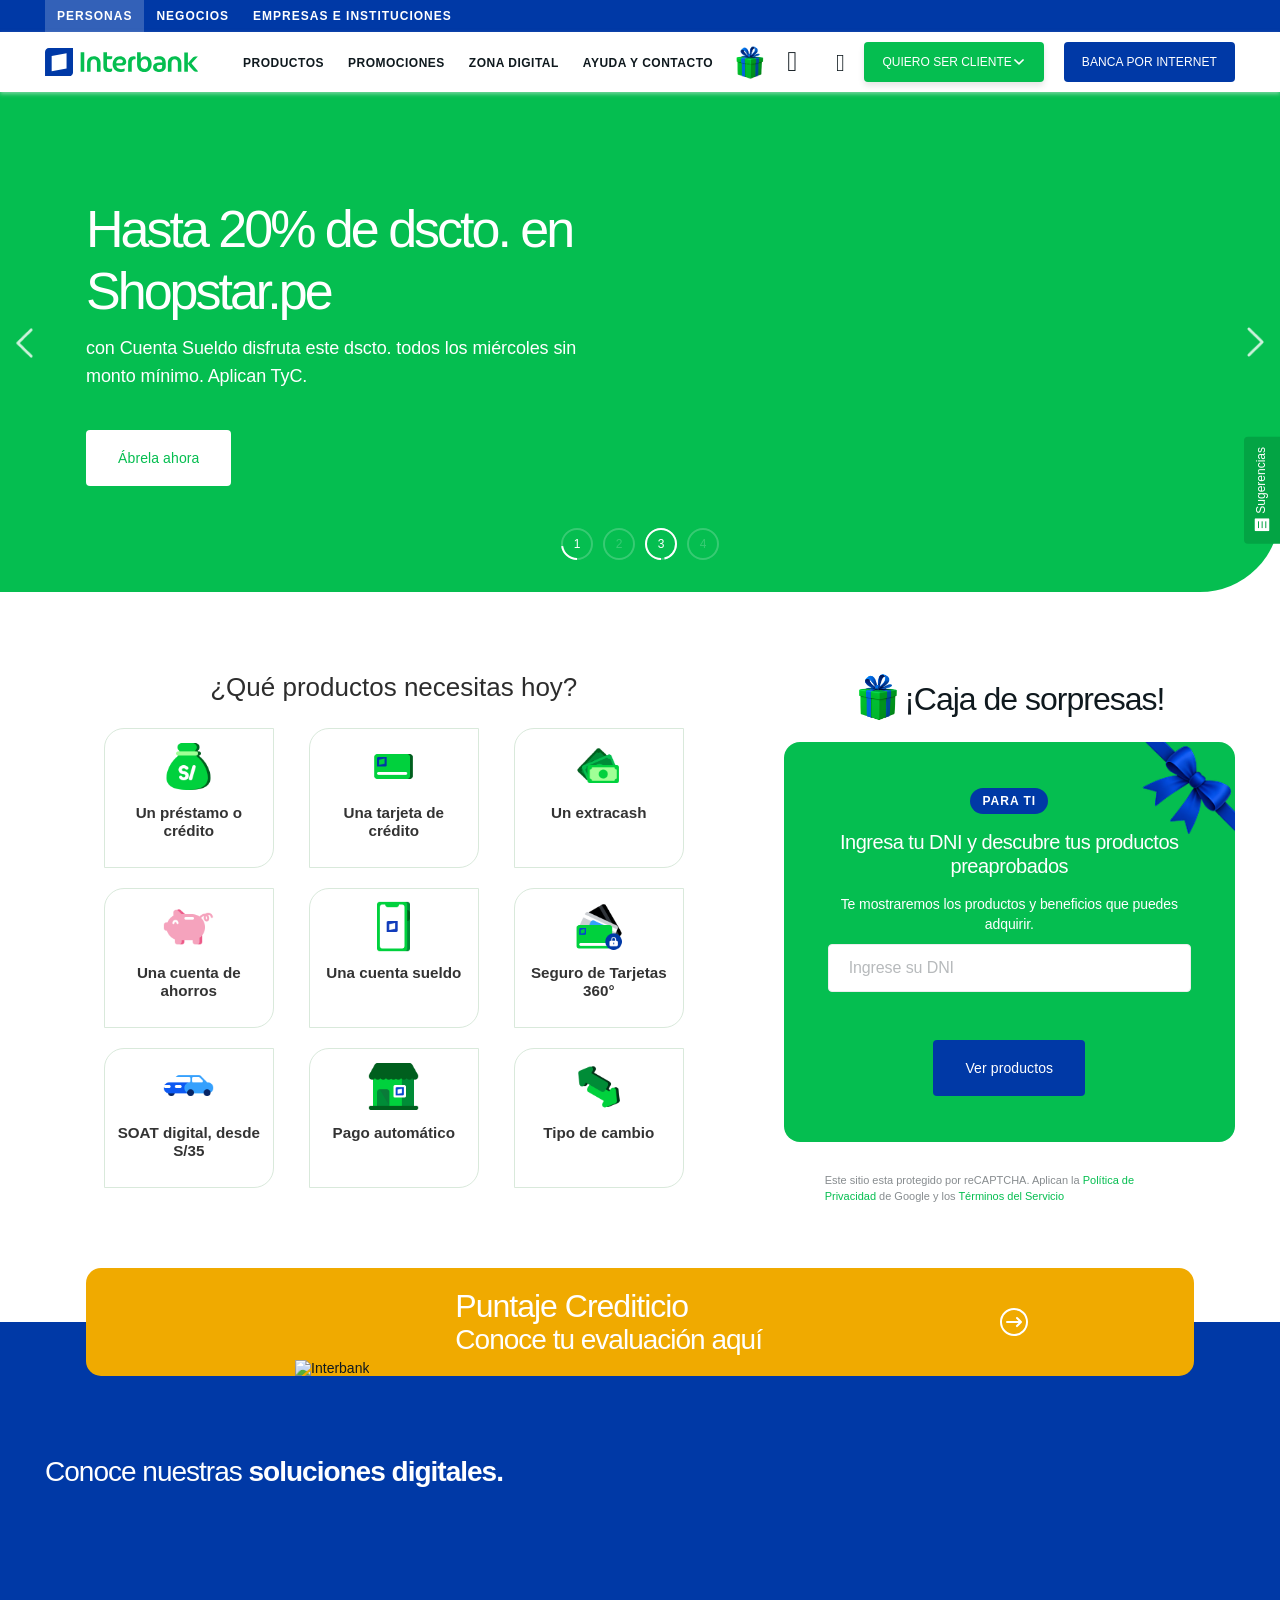
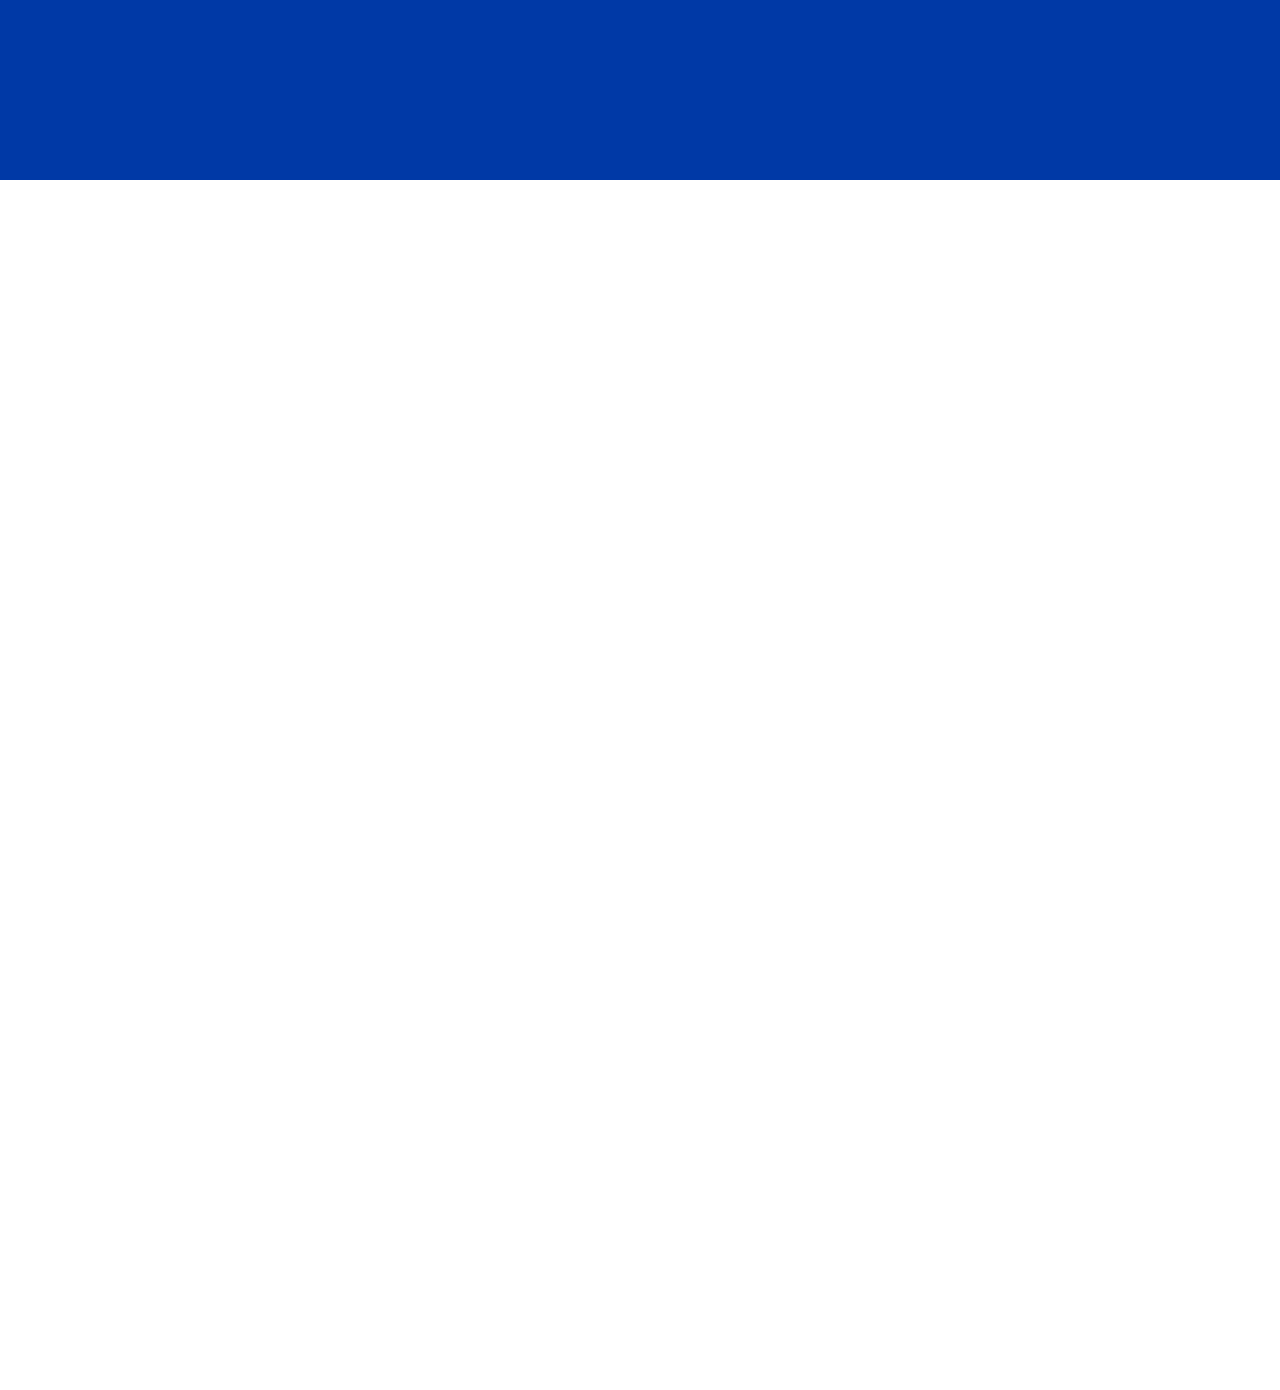
==== index.html @ ae305f9b "Add files via upload" ====
<!DOCTYPE html>
<!-- saved from url=(0021)https://interbank.pe/ -->
<html class="ltr" dir="ltr" lang="es-PE"><head><meta http-equiv="Content-Type" content="text/html; charset=UTF-8">
	
	<meta http-equiv="X-UA-Compatible" content="ie=edge">
    <title>Banco Internacional del Perú</title>
    <style>*,:after,:before{-webkit-box-sizing:border-box;box-sizing:border-box}html{-ms-text-size-adjust:100%;-webkit-text-size-adjust:100%;-webkit-font-smoothing:antialiased;-moz-osx-font-smoothing:grayscale}body{padding:0}main{display:block}h1,h2,h3,h4,h5,hr,img,li,p,ul{border:0;color:inherit;margin:0;outline:0;padding:0}li,ul{list-style:none;margin:0;padding:0}h1,h2,h3,h4,h5{font-weight:400}a{color:inherit;text-decoration:none;-webkit-text-decoration-skip:objects}a,button,input{border:0;font-size:inherit;padding:0}button,input{border:none;border-radius:0;font-family:inherit;overflow:visible}button::-ms-expand,input::-ms-expand{display:none}input::-webkit-inner-spin-button,input::-webkit-outer-spin-button{-webkit-appearance:none;margin:0}button,input{-webkit-appearance:none;-moz-appearance:none;appearance:none}input::-webkit-search-cancel-button,input::-webkit-search-decoration,input::-webkit-search-results-button,input::-webkit-search-results-decoration{display:none}input::-ms-clear{display:none}.o-container{margin-left:auto;margin-right:auto;max-width:1272px}img{border:0;height:auto;text-overflow:ellipsis;vertical-align:middle;-ms-interpolation-mode:bicubic}[data-lazy-component],img{max-width:100%;overflow:hidden}[data-lazy-component]{opacity:0}.g-title{font-family:Geometria,sans-serif}.g-title-xs{font-size:20px;letter-spacing:-.4px;line-height:20px}.g-title-xs--light{font-weight:300}.g-title-s{font-size:24px;letter-spacing:-.4px;line-height:24px}.g-title-m{font-size:26px;letter-spacing:-.3px;line-height:30px}.g-title-m--light{font-weight:300}.g-title-l,.g-title-xl{font-weight:500;letter-spacing:-.3px}.g-title-l{font-size:30px;line-height:36px}.g-title-xl{font-size:36px;line-height:38px}.g-sub-title{font-family:Geometria,sans-serif}.g-sub-title-s{font-size:14px;letter-spacing:-.4px;line-height:14px}.g-sub-title-m{font-size:16px;letter-spacing:-.4px;line-height:16px}.g-paragraph{font-family:Montserrat,Arial,sans-serif;font-weight:400;margin-bottom:10px}.g-paragraph:last-child{margin-bottom:0}.g-paragraph-s{font-size:14px;letter-spacing:-.1px;line-height:20px}.g-paragraph-s--semibold{font-weight:600}.g-paragraph-l{font-size:16px;letter-spacing:-.1px;line-height:24px}.link{font-family:Montserrat,Arial,sans-serif;font-weight:600;letter-spacing:normal;position:relative;text-decoration:none}.link:link:not(.link--white),.link:not(.link--white),.link:visited:not(.link--white){color:#05be50}.link-l{font-size:14px;letter-spacing:.4px;line-height:14px}.allcaps{font-size:10px;font-weight:700;letter-spacing:.6px;line-height:14px;text-transform:uppercase}.allcaps,.terms{font-family:Montserrat,Arial,sans-serif}.terms{font-size:12px;font-weight:400;line-height:16px}.a-button{display:-webkit-inline-box;display:-ms-inline-flexbox;display:inline-flex;-webkit-box-align:center;-ms-flex-align:center;align-items:center;-webkit-box-pack:center;-ms-flex-pack:center;background-color:transparent;border:0;border-radius:4px;font-family:Geometria,sans-serif;font-weight:500;justify-content:center;letter-spacing:.1px;padding:0 32px;position:relative}.a-button__text{overflow:hidden;text-overflow:ellipsis}.a-button.has-ws:before{background-image:url("data:image/svg+xml;charset=utf-8,%3Csvg xmlns='http://www.w3.org/2000/svg' fill='none' viewBox='0 0 20 20'%3E%3Cpath fill='%23fff' fill-rule='evenodd' d='M14.338 11.638a2.2 2.2 0 0 1-.057 1.025 2.13 2.13 0 0 1-1.369.968c-.4.057-.4.282-2.5-.512s-3.418-2.963-3.537-3.075a3.63 3.63 0 0 1-.85-2.106 2.4 2.4 0 0 1 .737-1.688 1.3 1.3 0 0 1 .626-.281q.165-.043.337-.056c.113 0 .287 0 .456.4s.569 1.418.625 1.53a.37.37 0 0 1 0 .345c-.112.112-.512.68-.512.68a.344.344 0 0 0-.113.4 5.5 5.5 0 0 0 1.138 1.426c.494.424 1.05.77 1.65 1.025a.337.337 0 0 0 .456-.056q.356-.367.625-.8c.112-.225.281-.17.45-.113q.73.304 1.425.681c.231.12.344.12.4.232zM10.175 2.5A7.306 7.306 0 0 0 2.85 9.77a6.9 6.9 0 0 0 1.019 3.75c.205.32.253.715.131 1.075l-.769 2.219 2.394-.763a1.3 1.3 0 0 1 .938.075 7.96 7.96 0 0 0 3.612.913 7.269 7.269 0 1 0 0-14.538Zm0-1.25a8.58 8.58 0 0 1 8.575 8.52 8.544 8.544 0 0 1-8.575 8.519A9.3 9.3 0 0 1 6 17.244L1.25 18.75l1.563-4.575A8.16 8.16 0 0 1 1.6 9.8a8.544 8.544 0 0 1 8.575-8.55' clip-rule='evenodd'/%3E%3C/svg%3E");height:24px;margin-right:4px;width:24px}.a-button:after,.a-button:before{background-position:50%;background-repeat:no-repeat;background-size:contain;content:"";display:inline-block}.a-button--green.a-button--primary{background-color:#05be50;color:#fff}.a-button--green.a-button--secondary{border:2px solid #05be50;color:#05be50}.a-button--white.a-button--primary{background-color:#fff;color:#05be50}.a-button--white.a-button--primary:before{border-color:#cdf2dc #cdf2dc #69d890}.a-button--blue.a-button--primary{background-color:#0039a6;color:#fff}.a-button--s{font-size:12px;height:40px}.a-button--l{font-size:14px;height:48px}.a-button--tight{font-size:12px;padding:0 18px}.a-button-wrapper{display:-webkit-inline-box;display:-ms-inline-flexbox;display:inline-flex;-webkit-box-pack:center;-ms-flex-pack:center;justify-content:center;-webkit-box-align:start;-ms-flex-align:start;align-items:flex-start;max-width:100%}body{color:#0f191e;font-family:Montserrat,Arial,sans-serif;font-size:14px;margin:0;min-height:100vh;position:relative}.page.oldier{display:-webkit-box;display:-ms-flexbox;display:flex;-webkit-box-orient:vertical;-webkit-box-direction:normal;-ms-flex-direction:column;flex-direction:column;min-height:100vh}[class*=" ibk-icon-"],[class^=ibk-icon-]{opacity:0}i[class^=ibk-icon-]{display:-webkit-box;display:-ms-flexbox;display:flex;-webkit-box-align:center;-ms-flex-align:center;align-items:center;-webkit-box-pack:center;-ms-flex-pack:center;justify-content:center}.u-text-center{text-align:center}.u-text-regular{font-weight:400}.u-text-semibold{font-weight:600!important}.u-text-bold{font-weight:700!important}.u-text-nowrap{white-space:nowrap}.u-hide{display:none!important}@media (max-width:47.99em){.u-hide-xs{display:none!important}}.u-color-black{color:#0f191e}.u-color-white{color:#fff}.u-color-light-blue{color:#64b4e6}.u-color-light-green{color:#05be50}.u-color-blue{color:#0039a6}.u-bg-color-gray{background-color:#fbfbfb}.u-bg-color-blue-1{background-color:#0039a6}.u-bg-color-yellow-5{background-color:#f0aa00}.u-bg-color-white{background-color:#fff}.u-position-relative{position:relative}.u-position-absolute{position:absolute}.u-display-block{display:block}.u-bc-gray-2{border-color:#d9dadb}.u-bw-1{border-width:1px}.u-bs-solid{border-style:solid}.u-br-4{border-radius:4px}.u-br-6{border-radius:6px}.u-ov-h{overflow:hidden}.u-height-100{height:100%}.u-cutt-text{display:-webkit-box;overflow:hidden;-webkit-box-orient:vertical;text-overflow:ellipsis}.u-cutt-text-1{-webkit-line-clamp:1}.u-cutt-text-2{-webkit-line-clamp:2}.a-hipervinculo-element{color:#fff;height:44px;white-space:nowrap}.a-hipervinculo-element.is-active{background-color:#3361b8}.o-top-header{background-color:#0039a6;height:38px;position:relative;z-index:10}.o-top-header__content{display:block;height:100%;overflow:hidden;position:relative;z-index:2}.o-top-header__content>div{overflow-x:auto;overflow-y:hidden;-webkit-overflow-scrolling:touch;height:100%;padding:0 16px}.o-top-header__content>div::-webkit-scrollbar{display:none}.o-top-header:after,.o-top-header:before{background:#0039a6;content:"";display:block;height:44px;position:absolute;top:0;width:16px;z-index:3}.o-top-header:after{background:-webkit-gradient(linear,left top,right top,from(rgba(0,57,166,0)),to(#0039a6));background:linear-gradient(90deg,rgba(0,57,166,0),#0039a6);right:0}.o-top-header:before{background:-webkit-gradient(linear,right top,left top,from(rgba(0,57,166,0)),to(#0039a6));background:linear-gradient(270deg,rgba(0,57,166,0),#0039a6);left:0}.m-header-third-menu{max-height:0;overflow:hidden}.m-header-third-menu__title{background-color:#fbfbfb;font-weight:600}.m-header-third-menu__title--dark{background-color:#eceded}.m-header-third-menu__list{border-bottom:1px solid #eceded}.m-header-third-menu .m-header-third-menu__item:last-child .m-header-third-menu__item__link{padding-bottom:32px}.m-header-third-menu .m-header-third-menu__item__link{background-color:#fbfbfb}.m-header-third-menu .m-header-third-menu__item__link--dark{background-color:#eceded}.m-header-third-menu__right--bk{background-repeat:no-repeat;background-size:cover;height:100%;left:0;position:absolute;top:0;width:100%}.m-header-second-menu{max-height:0;overflow:hidden}.m-header-second-menu__item{opacity:.5;-webkit-transform:translate3d(-6%,0,0);transform:translate3d(-6%,0,0);will-change:transform,opacity}.m-header-second-menu__item__link{background-color:#fbfbfb;border-bottom:1px solid #eceded;font-weight:500;height:52px}.m-header-second-menu__item__link .submenu-expand{height:16px;position:relative;width:16px}.m-header-second-menu__item__link .submenu-expand:before{background-color:#05be50;content:"";height:10px;opacity:1;position:absolute;right:7px;top:3px;width:2px}.m-header-second-menu__item__link .submenu-expand:after{background-color:#05be50;content:"";height:2px;opacity:1;position:absolute;right:3px;top:7px;width:10px}.m-header-menu .first-menu__item:first-child .first-menu__item__link{border-top:1px solid #eceded}.m-header-menu .first-menu__item__link{border-bottom:1px solid #eceded;height:60px}.m-header-menu .first-menu__item__link .menu-arrow{position:relative}.m-header-menu .first-menu__item__link .menu-arrow:before{background-image:url([data-uri]);background-position:50%;background-repeat:no-repeat;content:"";height:16px;opacity:1;position:absolute;right:0;top:-7px;width:16px}.a-input-search__wrapper .a-input-search__form{color:#0f191e;display:-webkit-box;display:-ms-flexbox;display:flex;-webkit-box-align:center;-ms-flex-align:center;align-items:center;position:relative}.a-input-search__wrapper .ibk-icon-search{font-size:24px;height:24px}.a-input-search__wrapper .a-input-search__input{color:#0f191e;font-size:14px;height:64px;padding:24px 16px;width:100%}.a-input-search--on-header{border-top:0;-webkit-box-shadow:inset 2px 2px 4px 0 hsla(180,3%,93%,.5);box-shadow:inset 2px 2px 4px 0 hsla(180,3%,93%,.5)}.a-input-search--on-header .a-input-search__wrapper{padding:0 6.66667%}.a-input-search--on-header .a-input-search__wrapper .a-input-search__input::-webkit-input-placeholder{color:#0f191e;opacity:1}.a-input-search--on-header .a-input-search__wrapper .a-input-search__input::-moz-placeholder{color:#0f191e;opacity:1}.a-input-search--on-header .a-input-search__wrapper .a-input-search__input:-ms-input-placeholder{color:#0f191e;opacity:1}.a-input-search--on-header .a-input-search__wrapper .a-input-search__input::-ms-input-placeholder{color:#0f191e;opacity:1}.a-result-search{background:#fff;bottom:0;left:0;opacity:0;overflow-y:auto;position:absolute;right:0;top:64px}.a-result-search__no-result{color:#0f191e;display:none}.a-result-search__result{padding:12px 0}.m-search-header{display:none;opacity:0;width:100%;z-index:30}.m-button-dropdown--on-header,.m-search-header{position:relative}.m-button-dropdown--on-header .a-btn-items{left:0;position:absolute;right:0}.a-btn-items{border-radius:4px;-webkit-box-shadow:12px 20px 60px 0 rgba(15,24,51,.07);box-shadow:12px 20px 60px 0 rgba(15,24,51,.07);display:none;margin-top:10px;position:relative}.a-btn-items:after,.a-btn-items:before{border-style:solid;border-width:0 6px 5px;content:"";display:block;height:0;left:29px;position:absolute;width:0}.a-btn-items:before{border-color:transparent transparent #fff;top:-4px;z-index:2}.a-btn-items:after{border-color:transparent transparent #d9dadb;top:-5px;z-index:1}.a-btn-items__option{background-color:#fff;border:1px solid #d9dadb;border-bottom:none}.a-btn-items__option:first-child{border-radius:4px 4px 0 0}.a-btn-items__option:last-child{border:1px solid #d9dadb;border-radius:0 0 4px 4px}.a-btn-items__option__link{display:block;padding:20px}.a-btn-items--no-arrow:after,.a-btn-items--no-arrow:before{content:none}.m-button-bpi .a-btn-items{-webkit-box-sizing:border-box;box-sizing:border-box;left:6.66667%;margin:0;position:absolute;right:6.66667%;top:58px}.m-button-bpi__icon{position:relative}.m-phone-box{background:#fff;display:none;inset:0;opacity:0;overflow:auto;position:fixed;z-index:999}.m-phone-box img{height:48px;min-width:48px;width:48px}.m-phone-box hr{border-bottom:1px solid #eceded;margin:16px 0}.m-phone-box__close{font-size:24px;padding:18px 9px 12px;position:fixed;right:3.33333%;text-align:center;top:0;width:13.33333%}.m-phone-box__content{padding:52px 6.66667% 24px}.m-phone-box__backdrop{background:#0f191e;display:none;height:100vh;opacity:0;position:fixed;top:0;width:100vw;z-index:32}.m-phone-box__item{margin-bottom:8px}.m-phone-box__btn{background:#05be50;border-radius:24px;bottom:24px;color:#fff;font-size:28px;height:48px;position:fixed;right:6.66667%;width:48px;z-index:10}.m-phone-box i{font-size:16px;height:16px;margin-right:4px}.m-phone-box .allcaps{font-size:12px}.m-phone-box .g-paragraph{margin:0}.m-phone-box .terms{font-size:12px;margin-top:4px}.m-phone-box .link.link-l,.m-phone-box .link.link-l+.g-paragraph{display:inline-block;font-size:16px;padding:9px 0}.m-phone-box .link.link-l+.g-paragraph{display:none}.a-btn-search-close{border:1px solid #fff;border-bottom:none;border-top:none;font-size:24px;height:100%;padding:18px 10px 0}@-webkit-keyframes box1{0%{-webkit-transform:scale(0);transform:scale(0)}15%{top:10px;-webkit-transform:scale(1);transform:scale(1)}25%{right:10px;top:30px;-webkit-transform:rotate(0);transform:rotate(0)}30%{right:16.666px;top:30px;-webkit-transform:rotate(-90deg);transform:rotate(-90deg)}30.01%{right:16.666px;top:30px;-webkit-transform:rotate(0);transform:rotate(0)}35%{right:23.333px;top:30px;-webkit-transform:rotate(-90deg);transform:rotate(-90deg)}35.01%{right:23.333px;top:30px;-webkit-transform:rotate(0);transform:rotate(0)}40%{right:30px;top:30px;-webkit-transform:rotate(-90deg);transform:rotate(-90deg)}50%{right:20px;top:20px;-webkit-transform:rotate(-90deg);transform:rotate(-90deg)}to{right:20px;top:20px;-webkit-transform:rotate(-90deg);transform:rotate(-90deg)}}@keyframes box1{0%{-webkit-transform:scale(0);transform:scale(0)}15%{top:10px;-webkit-transform:scale(1);transform:scale(1)}25%{right:10px;top:30px;-webkit-transform:rotate(0);transform:rotate(0)}30%{right:16.666px;top:30px;-webkit-transform:rotate(-90deg);transform:rotate(-90deg)}30.01%{right:16.666px;top:30px;-webkit-transform:rotate(0);transform:rotate(0)}35%{right:23.333px;top:30px;-webkit-transform:rotate(-90deg);transform:rotate(-90deg)}35.01%{right:23.333px;top:30px;-webkit-transform:rotate(0);transform:rotate(0)}40%{right:30px;top:30px;-webkit-transform:rotate(-90deg);transform:rotate(-90deg)}50%{right:20px;top:20px;-webkit-transform:rotate(-90deg);transform:rotate(-90deg)}to{right:20px;top:20px;-webkit-transform:rotate(-90deg);transform:rotate(-90deg)}}@-webkit-keyframes box2{0%{-webkit-transform:scale(0);transform:scale(0)}15%{bottom:10px;-webkit-transform:scale(1);transform:scale(1)}25%{bottom:30px;left:10px;-webkit-transform:rotate(0);transform:rotate(0)}30%{bottom:30px;left:16.666px;-webkit-transform:rotate(-90deg);transform:rotate(-90deg)}30.01%{bottom:30px;left:16.666px;-webkit-transform:rotate(0);transform:rotate(0)}35%{bottom:30px;left:23.333px;-webkit-transform:rotate(-90deg);transform:rotate(-90deg)}35.01%{bottom:30px;left:23.333px;-webkit-transform:rotate(0);transform:rotate(0)}40%{bottom:30px;left:30px;-webkit-transform:rotate(-90deg);transform:rotate(-90deg)}50%{bottom:20px;left:20px;-webkit-transform:rotate(-90deg);transform:rotate(-90deg)}to{bottom:20px;left:20px;-webkit-transform:rotate(-90deg);transform:rotate(-90deg)}}@keyframes box2{0%{-webkit-transform:scale(0);transform:scale(0)}15%{bottom:10px;-webkit-transform:scale(1);transform:scale(1)}25%{bottom:30px;left:10px;-webkit-transform:rotate(0);transform:rotate(0)}30%{bottom:30px;left:16.666px;-webkit-transform:rotate(-90deg);transform:rotate(-90deg)}30.01%{bottom:30px;left:16.666px;-webkit-transform:rotate(0);transform:rotate(0)}35%{bottom:30px;left:23.333px;-webkit-transform:rotate(-90deg);transform:rotate(-90deg)}35.01%{bottom:30px;left:23.333px;-webkit-transform:rotate(0);transform:rotate(0)}40%{bottom:30px;left:30px;-webkit-transform:rotate(-90deg);transform:rotate(-90deg)}50%{bottom:20px;left:20px;-webkit-transform:rotate(-90deg);transform:rotate(-90deg)}to{bottom:20px;left:20px;-webkit-transform:rotate(-90deg);transform:rotate(-90deg)}}@-webkit-keyframes logo{0%{-webkit-transform:translate(-50%,-50%) scale(0);transform:translate(-50%,-50%) scale(0)}50%{-webkit-transform:translate(-50%,-50%) scale(0);transform:translate(-50%,-50%) scale(0)}65%{-webkit-transform:translate(-50%,-50%) scale(1);transform:translate(-50%,-50%) scale(1)}75%{-webkit-transform:translate(-50%,-50%) scale(.9);transform:translate(-50%,-50%) scale(.9)}to{-webkit-transform:translate(-50%,-50%) scale(.9);transform:translate(-50%,-50%) scale(.9)}}@keyframes logo{0%{-webkit-transform:translate(-50%,-50%) scale(0);transform:translate(-50%,-50%) scale(0)}50%{-webkit-transform:translate(-50%,-50%) scale(0);transform:translate(-50%,-50%) scale(0)}65%{-webkit-transform:translate(-50%,-50%) scale(1);transform:translate(-50%,-50%) scale(1)}75%{-webkit-transform:translate(-50%,-50%) scale(.9);transform:translate(-50%,-50%) scale(.9)}to{-webkit-transform:translate(-50%,-50%) scale(.9);transform:translate(-50%,-50%) scale(.9)}}.a-loader{background-color:#fff;height:100%;left:0;position:fixed;top:0;width:100%;z-index:9999}.a-loader__spinner{height:80px;left:50%;overflow:hidden;position:absolute;text-indent:-9999em;top:50%;-webkit-transform:translate(-50%,-50%);transform:translate(-50%,-50%);width:80px}.a-loader__spinner:after,.a-loader__spinner:before{-webkit-animation:box1 1.8s linear infinite;animation:box1 1.8s linear infinite;background:#00bb31;border-radius:6px;content:"";display:block;height:40px;opacity:.7;position:absolute;right:10px;top:10px;width:40px;will-change:transform,top,left,right,bottom;z-index:1}.a-loader__spinner:after{-webkit-animation:box2 1.8s linear infinite;animation:box2 1.8s linear infinite;bottom:10px;left:10px;right:auto;top:auto}.a-loader__logo{-webkit-animation:logo 1.8s infinite;animation:logo 1.8s infinite;background-image:url([data-uri]);background-repeat:no-repeat;background-size:cover;height:64px;left:50%;position:absolute;top:50%;-webkit-transform:translate(-50%,-50%) scale(0);transform:translate(-50%,-50%) scale(0);width:64px;z-index:2}:root{--o-header-height:48px}.o-wrapper-header{background-color:#fff;-webkit-box-shadow:0 2px 4px 0 hsla(180,3%,93%,.5);box-shadow:0 2px 4px 0 hsla(180,3%,93%,.5);position:relative;position:sticky;top:0;width:100%;z-index:20}.o-wrapper-header .o-header__buttons{height:100%;margin-left:auto}.o-wrapper-header .o-header__buttons .m-phone-box__btn{display:none}.o-header{display:-webkit-box;display:-ms-flexbox;display:flex;height:48px}.o-header__scroll{display:none}.o-header__logo{height:100%;z-index:10}.o-header__logo__icon{display:-webkit-box;display:-ms-flexbox;display:flex;height:100%;-webkit-box-align:center;-ms-flex-align:center;align-items:center;-webkit-box-pack:start;-ms-flex-pack:start;justify-content:flex-start}.o-header__logo__icon svg{width:124px}.o-header__icons{display:-webkit-box;display:-ms-flexbox;display:flex;height:100%;-webkit-box-align:center;-ms-flex-align:center;align-items:center}.o-header__icons__close{display:none;height:64px}.a-message{-webkit-animation-duration:.6s;animation-duration:.6s;background-color:#fbfbfb;border-radius:3px;display:-webkit-box;display:-ms-flexbox;display:flex}.a-message__icon{display:-webkit-inline-box;display:-ms-inline-flexbox;display:inline-flex;margin-right:8px;margin-top:2px}.a-message__icon:after{background-position:50%;background-repeat:no-repeat;background-size:contain;content:"";display:block;height:24px;width:24px}.a-message__wrapper>div{width:calc(100% - 32px)}.a-message__wrapper>.a-message__icon{width:24px}.a-message .a-message__text{margin-bottom:0;margin-top:2px}.a-message__text{width:100%}.a-message__wrapper{display:-webkit-box;display:-ms-flexbox;display:flex;padding:16px;-webkit-box-pack:start;-ms-flex-pack:start;justify-content:flex-start;width:100%}.a-message--error{background-color:#fbccda;color:#0f191e;display:none}.a-message--error .a-message__icon:after{background-image:url("data:image/svg+xml;charset=utf-8,%3Csvg xmlns='http://www.w3.org/2000/svg' fill='none' viewBox='0 0 24 24'%3E%3Cpath stroke='%23EB0046' stroke-width='1.4' d='M12.5 23a10.5 10.5 0 1 0 0-21 10.5 10.5 0 0 0 0 21Z'/%3E%3Cpath fill='%23EB0046' d='m17.8 8.6-4 4 3.9 4 .3.6c0 .3-.2.5-.3.7a1 1 0 0 1-.6.2 1 1 0 0 1-.7-.2l-4-4-4 4a1 1 0 0 1-.6.2 1 1 0 0 1-.6-.2 1 1 0 0 1-.3-.7c0-.2.1-.5.3-.6l4-4-4-4a1 1 0 0 1 0-1.4 1 1 0 0 1 1.3 0l4 4 4-4a1 1 0 0 1 1.3 0c.4.4.4 1 0 1.4'/%3E%3C/svg%3E")}.o-hero__slide{position:relative}.o-hero__slide__bg{overflow:hidden;width:100%;z-index:5}.o-hero__slide__bg,.o-hero__slide__bg:after,.o-hero__slide__bg:before{background-position:50%;background-repeat:no-repeat;background-size:cover;left:0;position:absolute;top:0}.o-hero__slide__bg:after,.o-hero__slide__bg:before{bottom:0;content:none;display:block;-webkit-filter:blur(20px);filter:blur(20px);opacity:1;right:0;-webkit-transform:scale(1.01);transform:scale(1.01);will-change:opacity}.o-hero__slide__bg:before{-webkit-filter:none;filter:none}.o-hero.t-main .o-hero__content,.o-hero.t-main .o-hero__slide__bg{height:320px}.o-hero--bordered{border-bottom-right-radius:60px}.o-hero-slider{max-height:320px}.a-banner-plin__wrapper{display:-webkit-box;display:-ms-flexbox;display:flex;gap:20px;min-height:54px}.a-banner-plin__content img{height:32px;width:32px;-webkit-box-flex:0;-ms-flex:0 0 auto;flex:0 0 auto}.a-banner-plin__dropdown{margin-bottom:auto;margin-top:auto;max-height:32px}.a-banner-plin__dropdown span.g-sub-title{font-size:12px!important}.a-banner-plin__list{display:none;right:0;top:109%;z-index:40}.a-banner-plin__list li{border-bottom:1px solid #d9dadb}.a-banner-plin__list li a{gap:12px}.a-banner-plin__list li:last-child{border:none}.a-banner-plin__list:after{background:#fff;border:1px solid #d9dadb;border-bottom:none;border-radius:1px 0 0 0;border-right:none;content:"";height:11px;position:absolute;right:50px;top:-6px;-webkit-transform:rotate(45deg);transform:rotate(45deg);width:11px}.a-banner-plin i{font-size:16px}.a-banner-plin i.ibk-icon-right-arrow{font-size:18px;height:16px}.ibk-icon-clock:before,.ibk-icon-close:before,.ibk-icon-expand-more:before,.ibk-icon-phone:before,.ibk-icon-right-arrow:before,.ibk-icon-search:before{font-family:icons;-webkit-font-smoothing:antialiased;-moz-osx-font-smoothing:grayscale;font-style:normal;font-variant:normal;font-weight:400;text-decoration:none;text-transform:none}.ibk-icon-clock:before{content:"\e007"}.ibk-icon-close:before{content:"\e008"}.ibk-icon-expand-more:before{content:"\e00f"}.ibk-icon-phone:before{content:"\e018"}.ibk-icon-right-arrow:before{content:"\e01a"}.ibk-icon-search:before{content:"\e01b"}</style>

            <script async="" src="./index_files/clarity.js.descarga"></script><script async="" src="./index_files/137007357"></script><script src="./index_files/768296169980827" async=""></script><script async="" src="./index_files/fbevents.js.descarga"></script><script type="text/javascript" async="" src="./index_files/bat.js.descarga"></script><script type="text/javascript" async="" src="./index_files/js"></script><script type="text/javascript" async="" src="./index_files/js(1)"></script><script type="text/javascript" async="" src="./index_files/js(2)"></script><script type="text/javascript" async="" src="./index_files/js(3)"></script><script async="" data-ot-ignore="" src="./index_files/gtm.js.descarga"></script><script type="text/javascript" src="./index_files/ruxitagent_ICA15789NPRTUVXfqrux_10343260715123811.js.descarga" data-dtconfig="app=27a117a3f6fd95e0|cors=1|owasp=1|featureHash=ICA15789NPRTUVXfqrux|reportUrl=https://bf23299knm.bf.dynatrace.com/bf|rdnt=1|uxrgce=1|cuc=ehz5rl78|mel=100000|expw=1|dpvc=1|lastModification=1788535376109|postfix=ehz5rl78|tp=500,50,0|srbbv=2|agentUri=https://dok.js-cdn.dynatrace.com/jstag/18ecc485038/sri/ruxitagent_ICA15789NPRTUVXfqrux_10343260715123811.js" data-config="{&quot;revision&quot;:1788535376109,&quot;beaconUri&quot;:&quot;https://bf23299knm.bf.dynatrace.com/bf&quot;,&quot;agentUri&quot;:&quot;https://dok.js-cdn.dynatrace.com/jstag/18ecc485038/sri/ruxitagent_ICA15789NPRTUVXfqrux_10343260715123811.js&quot;,&quot;environmentId&quot;:&quot;ehz5rl78&quot;,&quot;modules&quot;:&quot;ICA15789NPRTUVXfqrux&quot;}" data-envconfig="{&quot;tracestateKeyPrefix&quot;:&quot;e0d989ef-f2aefa55&quot;}" data-appconfig="{&quot;app&quot;:&quot;27a117a3f6fd95e0&quot;,&quot;disableUserTracking&quot;:true}" integrity="sha256-Ym5NEw4/gXepBFR2qCD7F6FrOIXAjAY//VC0QnaRLTU=" crossorigin="anonymous" async=""></script>

        <!-- Google Tag Manager -->
          <script>
            (function(w,d,s,l,i){w[l]=w[l]||[];w[l].push({'gtm.start':
            new Date().getTime(),event:'gtm.js'});var f=d.getElementsByTagName(s)[0],
            j=d.createElement(s),dl=l!='dataLayer'?'&l='+l:'';j.async=true;j.setAttribute('data-ot-ignore','');j.src=
            'https://www.googletagmanager.com/gtm.js?id='+i+dl;f.parentNode.insertBefore(j,f);
            })(window,document,'script','dataLayer','GTM-NWFCX7W');
          </script><!-- End Google Tag Manager -->

    <meta name="apple-itunes-app" content="app-id=378649517">
      <meta name="description" content="Bienvenido a Interbank. Te acompañamos a alcanzar tus sueños con productos y soluciones financieras como Tarjetas, Préstamos, Créditos y más.">

        <meta name="robots" content="index, follow">
    <meta name="viewport" content="initial-scale=1, minimum-scale=1, shrink-to-fit=no, width=device-width">
    

<meta property="title" content="Interbank | Banco Internacional del Perú">
<meta property="description" content="En Interbank te brindamos soluciones digitales para que alcances tus sueños con productos financieros como Tarjetas, Préstamos, Créditos, Seguros y más.">
<meta property="og:title" content="Interbank | Banco Internacional del Perú">
<meta property="og:description" content="En Interbank te brindamos soluciones digitales para que alcances tus sueños con productos financieros como Tarjetas, Préstamos, Créditos, Seguros y más.">
<meta property="og:image" content="https://content-us-2.content-cms.com/9b3f67ef-5a9f-4acc-8ce8-bcc27fa681c7/dxdam/97/974355b3-0c4e-453f-95d1-95cc05c6e712/interbank.png">
<meta property="og:image:alt" content="Logo Interbank">
<meta name="twitter:title" content="Interbank | Banco Internacional del Perú">
<meta name="twitter:description" content="En Interbank te brindamos soluciones digitales para que alcances tus sueños con productos financieros como Tarjetas, Préstamos, Créditos, Seguros y más.">
<meta name="twitter:card" content="summary">
<meta name="twitter:image" content="https://content-us-2.content-cms.com/9b3f67ef-5a9f-4acc-8ce8-bcc27fa681c7/dxdam/97/974355b3-0c4e-453f-95d1-95cc05c6e712/interbank.png">
<meta name="twitter:image:alt" content="Logo Interbank">

    <link rel="Shortcut Icon" href="https://interbank.pe/o/public-zone-dxp-theme/images/favicon.ico">

    <link href="https://interbank.pe/" rel="canonical">

    
    <link rel="apple-touch-icon" sizes="120x120" href="https://interbank.pe/o/public-zone-dxp-theme/assets/images/head/apple-touch-icon-120x120.png">
    <link rel="apple-touch-icon" sizes="152x152" href="https://interbank.pe/o/public-zone-dxp-theme/assets/images/head/apple-touch-icon-152x152.png">
    <link rel="apple-touch-icon" sizes="167x167" href="https://interbank.pe/o/public-zone-dxp-theme/assets/images/head/apple-touch-icon-167x167.png">
    <link rel="apple-touch-icon" sizes="180x180" href="https://interbank.pe/o/public-zone-dxp-theme/assets/images/head/apple-touch-icon-180x180.png">
    <link rel="icon" sizes="48x48" href="https://interbank.pe/o/public-zone-dxp-theme/assets/images/head/icon-android-48x48.png">
    <link rel="icon" sizes="192x192" href="https://interbank.pe/o/public-zone-dxp-theme/assets/images/head/icon-android-192x192.png">	
	  <link rel="stylesheet" href="./index_files/front-main.css" media="all" onload="this.media=&#39;all&#39;">

    <link rel="preload" as="font" href="https://interbank.pe/o/public-zone-dxp-theme/assets/fonts/montserrat/bold.woff2" type="font/woff2" crossorigin="crossorigin">
    <link rel="preload" as="font" href="https://interbank.pe/o/public-zone-dxp-theme/assets/fonts/geometria/medium.woff2" type="font/woff2" crossorigin="crossorigin">
    <link rel="preload" as="font" href="https://interbank.pe/o/public-zone-dxp-theme/assets/fonts/geometria/light.woff2" type="font/woff2" crossorigin="crossorigin">

        <script type="application/ld+json">
          {
  "@context": "https://schema.org",
  "@graph": [
    {
      "@type": [
        "BankOrCreditUnion",
        "Organization"
      ],
      "@id": "https://interbank.pe/#organization",
      "name": "Interbank",
      "legalName": "Banco Internacional del Perú S.A.A.",
      "url": "https://interbank.pe/",
      "identifier": [
        {
          "@type": "PropertyValue",
          "propertyID": "RUC",
          "value": "20100053455"
        }
      ],
      "address": {
        "@type": "PostalAddress",
        "streetAddress": "Av. Carlos Villarán N° 140",
        "addressLocality": "La Victoria",
        "addressRegion": "Lima",
        "addressCountry": "PE"
      },
      "contactPoint": [
        {
          "@type": "ContactPoint",
          "contactType": "customer service",
          "telephone": "993 119 000",
          "contactOption": "WhatsApp",
          "availableLanguage": [
            "es"
          ],
          "hoursAvailable": [
            {
              "@type": "OpeningHoursSpecification",
              "dayOfWeek": [
                "Monday",
                "Tuesday",
                "Wednesday",
                "Thursday",
                "Friday",
                "Saturday",
                "Sunday"
              ],
              "opens": "00:00",
              "closes": "23:59"
            }
          ]
        },
        {
          "@type": "ContactPoint",
          "contactType": "customer service",
          "telephone": "311 9000",
          "areaServed": "PE",
          "availableLanguage": [
            "es"
          ]
        },
        {
          "@type": "ContactPoint",
          "contactType": "customer service",
          "telephone": "0 801 00802",
          "areaServed": "PE",
          "availableLanguage": [
            "es"
          ]
        },
        {
          "@type": "ContactPoint",
          "contactType": "sales",
          "telephone": "311 9086",
          "areaServed": "PE",
          "availableLanguage": [
            "es"
          ]
        },
        {
          "@type": "ContactPoint",
          "contactType": "customer service",
          "telephone": "311 9006",
          "areaServed": "PE",
          "availableLanguage": [
            "es"
          ]
        }
      ],
      "sameAs": [
        "https://www.facebook.com/InterbankPeru/",
        "https://www.instagram.com/interbank/",
        "https://x.com/interbank",
        "https://www.youtube.com/user/InterbankDigital",
        "https://pe.linkedin.com/company/interbank"
      ],
      "areaServed": "PE",
      "knowsAbout": [
        "Tarjetas de crédito",
        "Tarjetas de débito",
        "Cuentas de ahorro",
        "Depósitos a plazo",
        "Préstamos personales",
        "Créditos hipotecarios",
        "Seguros",
        "Banca por Internet",
        "Banca móvil",
        "Transferencias",
        "Pagos digitales"
      ]
    },
    {
      "@type": "WebSite",
      "@id": "https://interbank.pe/#website",
      "url": "https://interbank.pe/",
      "name": "Interbank",
      "inLanguage": "es-PE",
      "publisher": {
        "@id": "https://interbank.pe/#organization"
      }
    },
    {
      "@type": "WebPage",
      "@id": "https://interbank.pe/#webpage",
      "url": "https://interbank.pe/",
      "name": "Interbank | Banco Internacional del Perú",
      "isPartOf": {
        "@id": "https://interbank.pe/#website"
      },
      "about": {
        "@id": "https://interbank.pe/#organization"
      },
      "inLanguage": "es-PE"
    }
  ]
}
        </script>

    <script>
      if (navigator.userAgent.indexOf("MSIE") !== -1 || window.msCrypto) window.location.href = 'https://interbank.pe/ie-warning';
      window.HALCON = {
        DEPLOY: 0,
        ENV_DEV: true,
        adobeTarget: {
          at_property: 'a20a2555-e298-b7c7-0bd0-8e6509acf961'
        },
          lazys: '/o/public-zone-dxp-theme/lazy-components',
        uuid: '431b07bd-dab8-4a76-be6f-409830762e43',
        libs: { 
          digitalBanking:'/o/public-zone-dxp-theme/libs/digitalBanking.js',
          facephi:'/o/public-zone-dxp-theme/libs/selphi5.51/selphi-widget-web.min.js',
          facephid:'/o/public-zone-dxp-theme/libs/selphid4.34/selphid-widget-web.min.js',
          lottie: '/o/public-zone-dxp-theme/libs/lottie.js',
          html2canvas: '/o/public-zone-dxp-theme/libs/html2canvas.min.js',
          readExcel: '/o/public-zone-dxp-theme/libs/read-excel-file.min.js'
        },
        gSearch: {
          key: 'AIzaSyD8D7pYoHLDxTw0hM07Z1MkdiX4lfLLLMA',
          id: 'f0608232e322f49cf'
        },
				appIdFb: '1285243171834868',
        bioLicence: '[base64]',
        indigitall : {
          key: 'a440ccc2-733e-4ea7-bed5-5b422255e295',
          sdk: '/o/public-zone-dxp-theme/libs/indigitall/sdk.min.js',
          workerPath: '/o/public-zone-dxp-theme/libs/indigitall/worker.min.js',
          urlDeviceApi: 'https://am1.device-api.indigitall.com/v1',
        },
        facephiSdk: 'SwyxUTIDquZ6JNcWyzQPo0URCQT4ZzWhFaNIeARq',
        recaptchaKey: '6LcTm-ckAAAAAMhHVHaAT11QQtFYCDY8zQUzHC7Z'
          ,gmapsKey: 'AIzaSyBRtFqerQSJ8pkDEla4bnuZEOp3Ihsd0pc'
        ,
        accountLink: {
          label: '',
          url: ''
        },
          services: {
              digitalBankingGeo: 'https://pro.ip-api.com/json/?fields=status,message,continent,continentCode,country,countryCode,countryCode3,region,regionName,city,district,zip,lat,lon,timezone,offset,currentTime,currency,callingCode,isp,org,as,asname,reverse,mobile,proxy,hosting,query&key=BwfSJxuANSbGW0B',
              forminDynamic:  'https://interbank.pe/web/guest?p_p_id=pe_com_ibk_halcon_inscriptionform_PopupFormPortlet&p_p_lifecycle=2&p_p_state=normal&p_p_mode=view&p_p_resource_id=/renderPopup&p_p_cacheability=cacheLevelPage',
              cookieBannerModal: '/o/form/content-cookie',
              adobeEndpointA: '/producto-cuenta-simple?p_p_id=pe_com_ibk_halcon_account_SimpleAccountPortlet_INSTANCE_TlZouOAnxAgA&p_p_lifecycle=2&p_p_state=normal&p_p_mode=view&p_p_resource_id=rendersync&p_p_cacheability=cacheLevelPage',
              adobeEndpointB: 'https://interbank.pe/producto-cuenta-simple?p_p_id=pe_com_ibk_halcon_accountonboard_SimpleAccountPortlet_INSTANCE_tPyEaDC03ISQ&p_p_lifecycle=2&p_p_state=normal&p_p_mode=view&p_p_resource_id=rendersync&p_p_cacheability=cacheLevelPage'
          }
      };
    </script>

      <style data-senna-track="temporary" type="text/css">
        .portlet > .portlet-content-editable {
overflow: hidden;
}

.o-account-categories__items--secure .o-account-categories__item__content li {
    -webkit-line-clamp: 3 !important;
}

@media (min-width: 64em) {
    .a-html-content .o-account-categories__items--secure ul li {
        font-size: 14px;
    }
}

@font-face{
    font-family:"icons";
    font-display:block;
    src:url("https://interbank.pe/documents/d/guest/icons") format("woff2"),url("https://interbank.pe/documents/d/guest/iconsw2") format("woff")
}

.obs,
.terms {
    font-family: "Montserrat", Arial, sans-serif;
    font-weight: 400;
    overflow-wrap: break-word;
}

#alloy-overlay-container{
  z-index: 20;
}

#alloy-messaging-container{
  z-index: 20;
}

@font-face{
  font-family:"icons";
  font-display:block;
  src:url("https://interbank.pe/documents/d/guest/iconsw2-1") format("woff2"),
      url("https://interbank.pe/documents/d/guest/icons-2") format("woff")
}
      </style>


        <script async="" src="./index_files/launch-EN9b46b139dd144b8d91eb09434049fd03.min.js.descarga"></script>


<script async="" src="./index_files/hotjar-331531.js.descarga"></script><script src="./index_files/RC5e1e8145aa5d4985a59e4970dae1a6f2-source.min.js.descarga" async=""></script><script src="./index_files/sdk.min.js.descarga" async=""></script><script src="./index_files/RC2953ad2694c244738ad02189cc4b867f-source.min.js.descarga" async=""></script><script type="text/javascript" async="" src="./index_files/f.txt"></script><script type="text/javascript" async="" src="./index_files/f(1).txt"></script><script type="text/javascript" async="" src="./index_files/f(2).txt"></script><script type="text/javascript" async="" src="./index_files/f(3).txt"></script><script src="./index_files/RCf7afeb567be242e9944e7bda87c28411-source.min.js.descarga" async=""></script><script async="" src="./index_files/modules.e762be2b6b709245aabb.js.descarga" charset="utf-8"></script><script src="./index_files/137007357.js.descarga" type="text/javascript" async="" data-ueto="ueto_a52ade7d24"></script><script src="./index_files/RCb76a3ff1b4e14435ae5c7dcb8985396d-source.min.js.descarga" async=""></script><script src="./index_files/RC0d68bca850ef4bb88f25caec489ea71c-source.min.js.descarga" async=""></script><script>
  (function (w, d) {
    "use strict";

    var styles = ``;

    var options = {
        storageKey: "cs_dni",
        dniSelector: "#form-caja #dni",
        btnSelector: "#form-caja .a-button",
    };

    function injectStyles() {
        if (d.getElementById("cs-dni-capture-styles")) return;
        var styleSheet = d.createElement("style");
        styleSheet.id = "cs-dni-capture-styles";
        styleSheet.type = "text/css";
        styleSheet.textContent = styles;
        d.head.appendChild(styleSheet);
    }

    function setupDNICapture() {
        var btn = d.querySelector(options.btnSelector);
        if (!btn) return;

        btn.addEventListener("click", function () {
            var dniInput = d.querySelector(options.dniSelector);
            if (!dniInput) return;

            var dniValue = dniInput.value.trim();
            if (dniValue.length === 8) {
                sessionStorage.setItem(options.storageKey, dniValue);
                console.log("[CS-DNI] DNI guardado:", dniValue);
            }
        });
    }

    function init() {
        injectStyles();
        setupDNICapture();
    }

    if (d.readyState === "loading") {
        d.addEventListener("DOMContentLoaded", init);
    } else {
        init();
    }

})(window, document);
</script><style id="cs-dni-capture-styles" type="text/css"></style><script>
    (() => {
        // Crear cards dinámicos
        const productos = [{
                id: "producto-1",
                icono: "https://content-us-2.content-cms.com/9b3f67ef-5a9f-4acc-8ce8-bcc27fa681c7/dxdam/50/50dfd46e-e4ca-456d-a1c3-e672ae3e1f6c/bag_soles.png",
                titulo: "Un préstamo o crédito",
                url: "https://interbank.pe/solicitar/prestamo/efectivo/inicio?rfid=home:productos-para-ti-v2:producto-2:prestamo"

            },
            {
                id: "producto-2",
                icono: "https://content-us-2.content-cms.com/9b3f67ef-5a9f-4acc-8ce8-bcc27fa681c7/dxdam/a7/a7a2dc7c-c1bb-4c8e-9d82-37dc540cee7b/credit_card.png",
                titulo: "Una tarjeta de crédito",
                url: "https://interbank.pe/solicitar/tarjeta/creditoinnominada/inicio?rfid=home:productos-para-ti-v2:producto-1:tarjeta-credito"
            },
            {
                id: "producto-3",
                icono: "https://content-us-2.content-cms.com/9b3f67ef-5a9f-4acc-8ce8-bcc27fa681c7/dxdam/ec/ec715d60-35bf-4739-b56d-96e01526d4ff/bill_money.png",
                titulo: "Un extracash",
                url: "https://interbank.pe/solicitar/tarjeta/extracash/inicio?rfid=home:productos-para-ti-v2:producto-9:extracash"
            },
            {
                id: "producto-4",
                icono: "https://content-us-2.content-cms.com/9b3f67ef-5a9f-4acc-8ce8-bcc27fa681c7/dxdam/21/2109b4d6-834d-428c-9006-bde969b100c3/piggy.png",
                titulo: "Una cuenta de ahorros",
                url: "https://interbank.pe/solicitar/cuenta/simple/inicio?rfid=home:productos-para-ti-v2:producto-3:cuenta-simple"
            },
            {
                id: "producto-5",
                icono: "https://content-us-2.content-cms.com/9b3f67ef-5a9f-4acc-8ce8-bcc27fa681c7/dxdam/df/df34d2ab-5ba3-4e57-bfd9-a7268caa412a/cellphone.png",
                titulo: "Una cuenta sueldo",
                url: "https://interbank.pe/solicitar/cuenta/sueldo-dependiente/inicio?rfid=home:productos-para-ti-v2:producto-4:cuenta-sueldo"
            },
            {
                id: "producto-6",
                icono: "https://content-us-2.content-cms.com/9b3f67ef-5a9f-4acc-8ce8-bcc27fa681c7/dxdam/42/426c35dc-830e-4aef-8f56-f72007dc7612/credit_cards_lock.png",
                titulo: "Seguro de Tarjetas 360°",
                url: "https://interbank.pe/solicitar/seguro/360/inicio?rfid=home:productos-para-ti-v2:producto-5:seguro"
            },
            {
                id: "producto-7",
                icono: "https://content-us-2.content-cms.com/9b3f67ef-5a9f-4acc-8ce8-bcc27fa681c7/dxdam/da/da9bb3a7-fdc1-4813-b846-168ea6e279fa/car%201.png",
                titulo: "SOAT digital, desde S/35",
                url: "https://www.interseguro.pe/soat-digital/interbank?utm_source=skin_interbank&utm_medium=web&utm_campaign=soat-soat-aon-skin_interbank-web-sales-ibk_skin_desde_home-[redireccion_ibk_a_skin-soat-null-null-null]-soat-null-sales-interbanK"
            },
            {
                id: "producto-8",
                icono: "https://content-us-2.content-cms.com/9b3f67ef-5a9f-4acc-8ce8-bcc27fa681c7/dxdam/29/29a33140-537a-498d-9de2-27c987ca70fe/agent.png",
                titulo: "Pago automático",
                url: "https://interbank.pe/solicitar/pago/automatico/inicio?rfid=home:productos-para-ti-v2:producto-6:pago-automatico"
            },
            {
                id: "producto-9",
                icono: "https://content-us-2.content-cms.com/9b3f67ef-5a9f-4acc-8ce8-bcc27fa681c7/dxdam/31/31109f91-4eca-4f46-af29-5b3311580844/transfer%201.png",
                titulo: "Tipo de cambio",
                url: "https://interbank.pe/servicios/cambio-moneda/compra-venta-dolar?rfid=home:productos-para-ti-v2:producto-8:tipo-cambio"
            }
        ];

        // Contenedor base
        let contenedor = document.querySelector(".o-layout-sb__cards");
        if (!contenedor) {
            contenedor = document.createElement("div");
            contenedor.classList.add("o-layout-sb__cards");
            document.body.appendChild(contenedor);
        }

        // Crear sección principal
        const seccion = document.createElement("section");
        seccion.id = "productos-container";
        contenedor.appendChild(seccion);

        // Título
        const titulo = document.createElement("h2");
        titulo.textContent = "¿Qué productos necesitas hoy?";
        titulo.classList.add("titulo");
        seccion.appendChild(titulo);

        // Grid
        const grid = document.createElement("div");
        grid.classList.add("grid");
        seccion.appendChild(grid);

        var isMobile = function() {
            navigator.userAgent = navigator.userAgent || navigator.vendor || window.opera;
            return /android|ipad|iphone|ipod/.test(navigator.userAgent.toLowerCase());
        };

        // Crear cards
        productos.forEach(prod => {

            if (prod.id === "producto-9" && isMobile()) {
                prod.url = "interbank://external/operaciones/cambio-moneda?entrycode=home:para-ti-9";
            }
            const card = document.createElement("a");
            card.classList.add("card");
            card.href = prod.url;
            card.target = "_blank";

            const img = document.createElement("img");
            img.src = prod.icono;
            img.alt = prod.titulo;

            const texto = document.createElement("p");
            texto.textContent = prod.titulo;

            card.appendChild(img);
            card.appendChild(texto);
            grid.appendChild(card);
        });

        // Estilos
        const estilos = document.createElement("style");
        estilos.textContent = `

        @media screen and (min-width: 1025px) and (max-width: 1155px) {
            #form-caja .o-layout-sb .o-layout-sb__grid {
                grid-template-columns: 55% 35%;
                padding: 0px 20px;
                justify-content: space-evenly;
            }
            #form-caja .o-layout-sb .o-layout-sb__reCaptcha{
                margin-right: 6.4%;
            }
        }

        @media screen and (max-width: 1024px) {
            #form-caja .o-layout-sb .o-layout-sb__reCaptcha{
                margin-top: 24px !important;
            }
            #form-caja .o-layout-sb .o-layout-sb__grid {
                grid-template-columns: 54% 43%;
                padding: 0px 15px;
                justify-content: space-between;
            }
            #form-caja .o-layout-sb .o-layout-sb__grid .o-layout-sb__cards{
                width: 100%;
            }
            #form-caja .o-layout-sb .o-layout-sb__grid .o-layout-sb__cards #productos-container .grid{
                margin-left: 0px;
                width: 100%;
                padding: 0px 10px;
                gap: 15px 15px;
            }
            #form-caja .o-layout-sb .o-layout-sb__grid .o-layout-sb__cards #productos-container .caja{
                width: 100%;
                max-width: 100%;
                min-height: 100px;
                justify-content: center;
            }
            #form-caja .o-layout-sb .o-layout-sb__grid .o-layout-sb__cards #productos-container .titulo{
                line-height: 58px;
            }
            #form-caja .o-layout-sb .o-layout-sb__grid .o-layout-sb__cards #productos-container .grid .card{
                min-height: 115px;
                width: 100%;
                max-width: 100%;
                justify-content: center;
            }
        }

        @media screen and (max-width: 767px) {
            .o-layout-sb__card-form .clon-sorpresas .o-layout-sb__header__content{
                margin-bottom: 0px;
            }
            #form-caja .o-layout-sb .o-layout-sb__reCaptcha{
                margin-top: 12px !important;
                margin-right: 0px !important;
            }
        }

        .o-layout-sb__cards, 
        #productos-container {
            background: transparent !important;
            padding: 0 !important;
            margin: 0 auto !important;
            border: none !important;
        }

        #productos-container {
            text-align: center;
            height: 500px;
            width: 100%;
            max-width: 600px;
            display: flex;
            flex-direction: column;
        }
        
        .titulo {
            font-size: 26px;
            color: #2d2d2d;
            margin-bottom: 25px;
        }

        .grid {
            display: grid;
            grid-template-columns: repeat(3, 1fr);
            gap: 20px 35px;
            justify-content: center;
            margin-bottom: 60px;
            width: 100%;
        }

        .card {
            background: #fff;
            border: 1px solid #d9e9db;
            border-radius: 20px 0 20px 0;
            padding: 10px;
            text-decoration: none;
            color: #333;
            transition: all 0.3s ease;
            display: flex;
            flex-direction: column;
            align-items: center;
            width: 100%;
            max-width: 170px;
            min-height: 140px;
        }

        .card:hover {
            box-shadow: 0 2px 6px rgba(0,0,0,0.1);
            transform: translateY(-3px);
        }

        .card img {
            width: 55px;
            height: 55px;
            object-fit: contain;
            margin-bottom: 10px;
        }

        .card p {
            font-weight: 600;
            font-size: 0.95rem;
            line-height: 1.2;
        }

        @media (max-width: 900px) {
            #productos-container {
                height: auto;
                padding: 0 10px;
            }

            .grid {
                grid-template-columns: repeat(3, 1fr);
                width: 90%;
                justify-content: center;
                justify-items: center;
                align-items: center;
                margin-bottom: 10px;
                margin-left: 20px;
                gap: 14px 0px;
            }

            .card {
                width: 100px;
                max-width: 100px;
                padding: 5px;
                min-height: 85px;
                margin-left: 0px;
            }

            .card img {
                width: 30px;
                height: 30px;
                margin-bottom: 6px;
            }

            .card p {
                font-size: 12px;
                line-height: 1.1;
            }

            .titulo {
                font-size: 24px;
                margin-bottom: 20px;
                margin-left: 0px;
            }
        }
    `;
        document.head.appendChild(estilos);

        // Eliminar contenedor anterior si existe
        const old = document.querySelector(".o-outstanding-cards");
        if (old) old.remove();

        // Mover “Caja de Sorpresas” arriba del card verde
        const cajaSorpresas = document.querySelector(".o-layout-sb__header");
        const destino = document.querySelector(".o-layout-sb__card-form__card");

        if (cajaSorpresas && destino) {
            const clon = cajaSorpresas.cloneNode(true);
            clon.classList.add("clon-sorpresas");

            const img = clon.querySelector(".o-layout-sb__header__image");
            const content = clon.querySelector(".o-layout-sb__header__content");

            if (img && content) {
                clon.innerHTML = "";
                clon.appendChild(img);
                clon.appendChild(content);
            }

            destino.parentNode.insertBefore(clon, destino);
            cajaSorpresas.remove();

            const style = document.createElement("style");
            style.textContent = `
            .clon-sorpresas {
                display: flex !important;
                flex-direction: row !important;
                align-items: center;
                justify-content: center;
                text-align: left;
                margin: 0 auto 20px auto;
                padding: 0;
                background: transparent !important;
            }

            .clon-sorpresas .o-layout-sb__header__image img {
                object-fit: contain;
                margin: 0;
            }

            .clon-sorpresas .o-layout-sb__header__content {
                display: flex;
                flex-direction: column;
                align-items: flex-start;
                gap: 3px;
            }

            .clon-sorpresas .g-title {
                margin: 0;
                line-height: 1.1;
            }
            `;
            document.head.appendChild(style);
        }

        // Ajustes de diseño
        const subtitulo = document.querySelectorAll(".o-layout-sb__header__content div")[1];
        if (subtitulo) subtitulo.remove();

        const imgBox = document.querySelector(".o-layout-sb__header__image");
        if (imgBox) {
            imgBox.style.height = "50px";
            imgBox.style.width = "50px";
            imgBox.style.margin = "0";
        }

        const header = document.querySelector(".o-layout-sb__header");
        if (header) header.style.paddingBottom = "0";

        const cardForm = document.querySelector(".o-layout-sb__card-form__card");
        if (cardForm) cardForm.style.height = "80%";

        const form = document.querySelector(".o-layout-sb__card-form");
        //if (form) form.style.marginRight = "60px";

        document.querySelector(".o-layout-sb__card-form__card div")?.classList.remove("mih-20");
        document.querySelector(".o-layout-sb__reCaptcha").style.marginTop = "0px";

        // --- SOLO EN MOBILE: mover cards fuera y arriba del section ---
        if (window.innerWidth <= 900) {
            const gridPadre = document.querySelector(".o-layout-sb__grid");
            const sectionForm = document.querySelector(".o-layout-sb__card-form__card")?.closest("section");
            const cardsSection = document.querySelector("#productos-container");
            document.querySelector(".o-layout-sb__header").style.marginTop = '20px'

            if (gridPadre && sectionForm && cardsSection) {
                gridPadre.insertBefore(cardsSection, sectionForm);
            }

            if (form) form.style.marginRight = "0px";
            const recaptcha = document.querySelector(".o-layout-sb__reCaptcha");
            if (recaptcha) recaptcha.style.marginTop = "15px";

            document.querySelector(".o-layout-sb__header__content")?.classList.remove("marb-25");
        }
    })();


    (function() {
        var styles = `
            @keyframes pulse-gift-ibk {
                0%, 100% {
                    transform: scale(1);
                }
                50% {
                    transform: scale(1.1);
                }
            }
            .gift-button {
                display: flex;
                align-items: center;
                justify-content: center;
                border-radius: 24px;
                font-size: 28px;
                width: 35px;
                height: 35px;
                position: initial;
                color: #0f191e;
                border-radius: inherit;
                cursor: pointer;
                transition: transform 0.25s ease;
                animation: pulse-gift-ibk 2s ease-in-out infinite;
            }
            .gift-button:hover {
                animation: none;
                transform: scale(1.1);
            }
            .gift-button a {
                display: flex;
                height: fit-content;
                width: fit-content;
                border-radius: inherit;
                text-decoration: none;
            }
            @media only screen and (max-width: 767px){
                .gift-button{
                    display: none;
                }
            }
        `;

        ("use strict");

        function GiftButton(options) {
            this.options = options || {};
            this.styleElement = null;
        }

        GiftButton.prototype = {
            start: function() {
                if (typeof this.options.onStart === "function") {
                    this.options.onStart();
                }
                this.render();
            },

            render: function() {
                this.destroy();
                this.setStyle(this.options.css || styles);
                this.insertGift();
                this.setEvents();
            },

            setStyle: function(styleText) {
                if (this.styleElement) {
                    document.head.removeChild(this.styleElement);
                }

                var style = document.createElement("style");
                style.type = "text/css";
                this.styleElement = style;

                if (style.styleSheet) {
                    style.styleSheet.cssText = styleText;
                } else {
                    style.appendChild(document.createTextNode(styleText));
                }

                document.head.appendChild(style);
            },

            insertGift: function() {
                var headerWrap = document.querySelector(".o-header .o-header__scroll .o-header__scroll__wrap .o-header__buttons");
                if (!headerWrap) {
                    console.warn("No se encontró el contenedor .o-header__scroll__wrap .o-header__buttons");
                    return;
                }

                var phoneBtn = headerWrap.querySelector(".m-phone-box__btn");
                if (!phoneBtn) {
                    console.warn("No se encontró .m-phone-box__btn");
                    return;
                }

                var giftFigure = document.createElement("div");
                giftFigure.className = "gift-button";

                var giftLink = document.createElement("a");
                var giftImage = document.createElement("img");
                giftLink.href = this.options.target;
                giftLink.title = this.options.title;
                giftImage.src = "https://content-us-2.content-cms.com/9b3f67ef-5a9f-4acc-8ce8-bcc27fa681c7/dxdam/20/20ed80c5-46b5-408d-a493-1a7a093f25e7/gift-SB%402x.webp"

                giftFigure.appendChild(giftLink);
                giftLink.appendChild(giftImage);
                headerWrap.insertBefore(giftFigure, phoneBtn);
                document.querySelector(".o-header__buttons").style.marginLeft = '0px'
            },

            setEvents: function() {
                var gift = document.querySelector(".gift-button a");
                if (!gift) return;

                gift.addEventListener("click", (e) => {
                    e.preventDefault();
                    const target = this.options.target || "#x";

                    const section = document.querySelector(target);
                    if (section) {
                        const headerOffset = 150;
                        const elementPosition = section.getBoundingClientRect().top + window.pageYOffset;
                        const offsetPosition = elementPosition - headerOffset;

                        window.scrollTo({
                            top: offsetPosition,
                            behavior: "smooth",
                        });
                    } else {
                        console.log("No se encontró la sección destino:", target);
                    }

                    if (typeof this.options.onClick === "function") {
                        this.options.onClick(target);
                    }
                });
            },

            destroy: function() {
                var gift = document.querySelector(".gift-button");
                if (gift && gift.parentNode) {
                    gift.parentNode.removeChild(gift);
                }
            },
        };

        var giftBtn = new GiftButton({
            css: styles,
            target: "#form-caja",
            title: "Ir a Caja de Sorpresas",
            onStart: function() {
                console.log("Botón de regalo inicializado");
            },
            onClick: function(target) {
                console.log("Click en el regalo, destino:", target);
            },
        });

        giftBtn.start();
    })();
</script><style>

        @media screen and (min-width: 1025px) and (max-width: 1155px) {
            #form-caja .o-layout-sb .o-layout-sb__grid {
                grid-template-columns: 55% 35%;
                padding: 0px 20px;
                justify-content: space-evenly;
            }
            #form-caja .o-layout-sb .o-layout-sb__reCaptcha{
                margin-right: 6.4%;
            }
        }

        @media screen and (max-width: 1024px) {
            #form-caja .o-layout-sb .o-layout-sb__reCaptcha{
                margin-top: 24px !important;
            }
            #form-caja .o-layout-sb .o-layout-sb__grid {
                grid-template-columns: 54% 43%;
                padding: 0px 15px;
                justify-content: space-between;
            }
            #form-caja .o-layout-sb .o-layout-sb__grid .o-layout-sb__cards{
                width: 100%;
            }
            #form-caja .o-layout-sb .o-layout-sb__grid .o-layout-sb__cards #productos-container .grid{
                margin-left: 0px;
                width: 100%;
                padding: 0px 10px;
                gap: 15px 15px;
            }
            #form-caja .o-layout-sb .o-layout-sb__grid .o-layout-sb__cards #productos-container .caja{
                width: 100%;
                max-width: 100%;
                min-height: 100px;
                justify-content: center;
            }
            #form-caja .o-layout-sb .o-layout-sb__grid .o-layout-sb__cards #productos-container .titulo{
                line-height: 58px;
            }
            #form-caja .o-layout-sb .o-layout-sb__grid .o-layout-sb__cards #productos-container .grid .card{
                min-height: 115px;
                width: 100%;
                max-width: 100%;
                justify-content: center;
            }
        }

        @media screen and (max-width: 767px) {
            .o-layout-sb__card-form .clon-sorpresas .o-layout-sb__header__content{
                margin-bottom: 0px;
            }
            #form-caja .o-layout-sb .o-layout-sb__reCaptcha{
                margin-top: 12px !important;
                margin-right: 0px !important;
            }
        }

        .o-layout-sb__cards, 
        #productos-container {
            background: transparent !important;
            padding: 0 !important;
            margin: 0 auto !important;
            border: none !important;
        }

        #productos-container {
            text-align: center;
            height: 500px;
            width: 100%;
            max-width: 600px;
            display: flex;
            flex-direction: column;
        }
        
        .titulo {
            font-size: 26px;
            color: #2d2d2d;
            margin-bottom: 25px;
        }

        .grid {
            display: grid;
            grid-template-columns: repeat(3, 1fr);
            gap: 20px 35px;
            justify-content: center;
            margin-bottom: 60px;
            width: 100%;
        }

        .card {
            background: #fff;
            border: 1px solid #d9e9db;
            border-radius: 20px 0 20px 0;
            padding: 10px;
            text-decoration: none;
            color: #333;
            transition: all 0.3s ease;
            display: flex;
            flex-direction: column;
            align-items: center;
            width: 100%;
            max-width: 170px;
            min-height: 140px;
        }

        .card:hover {
            box-shadow: 0 2px 6px rgba(0,0,0,0.1);
            transform: translateY(-3px);
        }

        .card img {
            width: 55px;
            height: 55px;
            object-fit: contain;
            margin-bottom: 10px;
        }

        .card p {
            font-weight: 600;
            font-size: 0.95rem;
            line-height: 1.2;
        }

        @media (max-width: 900px) {
            #productos-container {
                height: auto;
                padding: 0 10px;
            }

            .grid {
                grid-template-columns: repeat(3, 1fr);
                width: 90%;
                justify-content: center;
                justify-items: center;
                align-items: center;
                margin-bottom: 10px;
                margin-left: 20px;
                gap: 14px 0px;
            }

            .card {
                width: 100px;
                max-width: 100px;
                padding: 5px;
                min-height: 85px;
                margin-left: 0px;
            }

            .card img {
                width: 30px;
                height: 30px;
                margin-bottom: 6px;
            }

            .card p {
                font-size: 12px;
                line-height: 1.1;
            }

            .titulo {
                font-size: 24px;
                margin-bottom: 20px;
                margin-left: 0px;
            }
        }
    </style><style>
            .clon-sorpresas {
                display: flex !important;
                flex-direction: row !important;
                align-items: center;
                justify-content: center;
                text-align: left;
                margin: 0 auto 20px auto;
                padding: 0;
                background: transparent !important;
            }

            .clon-sorpresas .o-layout-sb__header__image img {
                object-fit: contain;
                margin: 0;
            }

            .clon-sorpresas .o-layout-sb__header__content {
                display: flex;
                flex-direction: column;
                align-items: flex-start;
                gap: 3px;
            }

            .clon-sorpresas .g-title {
                margin: 0;
                line-height: 1.1;
            }
            </style><style type="text/css">
            @keyframes pulse-gift-ibk {
                0%, 100% {
                    transform: scale(1);
                }
                50% {
                    transform: scale(1.1);
                }
            }
            .gift-button {
                display: flex;
                align-items: center;
                justify-content: center;
                border-radius: 24px;
                font-size: 28px;
                width: 35px;
                height: 35px;
                position: initial;
                color: #0f191e;
                border-radius: inherit;
                cursor: pointer;
                transition: transform 0.25s ease;
                animation: pulse-gift-ibk 2s ease-in-out infinite;
            }
            .gift-button:hover {
                animation: none;
                transform: scale(1.1);
            }
            .gift-button a {
                display: flex;
                height: fit-content;
                width: fit-content;
                border-radius: inherit;
                text-decoration: none;
            }
            @media only screen and (max-width: 767px){
                .gift-button{
                    display: none;
                }
            }
        </style><script>
    ! function() {
        function e() {}
        e.create = function(t, r) {
            if ("string" != typeof t) throw new Error("DomElement.create: requiere un tag string");
            var n = document.createElement(t);
            return e._applyOptions(n, r || {}, "create")
        }, e.update = function(t, r) {
            if (!(t instanceof HTMLElement)) throw new Error("DomElement.update: requiere un HTMLElement");
            return e._applyOptions(t, r || {}, "update")
        }, e.remove = function(e) {
            if (!(e instanceof HTMLElement)) throw new Error("DomElement.remove: requiere un HTMLElement");
            return e.parentNode && e.parentNode.removeChild(e), null
        }, e.insertBefore = function(e, t) {
            if (!(e instanceof HTMLElement && t instanceof HTMLElement)) throw new Error("DomElement.insertBefore: requiere HTMLElements v\xe1lidos");
            return t.parentNode && t.parentNode.insertBefore(e, t), e
        }, e.injectCss = function(e, t) {
            if ("string" != typeof e) throw new Error("DomElement.injectCss: requiere un string de CSS");
            var r = document.head || document.getElementsByTagName("head")[0];
            if (t) {
                var n = document.getElementById(t);
                if (n) return n.textContent = e, n
            }
            var o = document.createElement("style");
            return o.type = "text/css", t && (o.id = t), o.styleSheet ? o.styleSheet.cssText = e : o.appendChild(document.createTextNode(e)), r.appendChild(o), o
        }, e._applyOptions = function(e, t, r) {
            var n;
            if (t.text && (e.textContent = t.text), t.html && (e.innerHTML = t.html), t.attrs)
                for (n in t.attrs) t.attrs.hasOwnProperty(n) && e.setAttribute(n, t.attrs[n]);
            if (t.removeAttrs)
                for (var o = 0; o < t.removeAttrs.length; o++) e.removeAttribute(t.removeAttrs[o]);
            if (void 0 !== t.className && (e.className = t.className), t.addClasses)
                for (var i = 0; i < t.addClasses.length; i++) e.classList.add(t.addClasses[i]);
            if (t.removeClasses)
                for (var a = 0; a < t.removeClasses.length; a++) e.classList.remove(t.removeClasses[a]);
            if (t.style)
                for (n in t.style)
                    if (t.style.hasOwnProperty(n)) {
                        var s = t.style[n];
                        "string" == typeof s && s.indexOf("!important") > -1 ? e.style.setProperty(n, s.replace("!important", "").trim(), "important") : e.style.setProperty(n, s)
                    } if (t.events)
                for (n in t.events) t.events.hasOwnProperty(n) && "function" == typeof t.events[n] && e.addEventListener(n, t.events[n]);
            if (t.children)
                for (var l = 0; l < t.children.length; l++) {
                    var d = t.children[l];
                    d instanceof HTMLElement ? e.appendChild(d) : "string" == typeof d && e.appendChild(document.createTextNode(d))
                }
            if (t.parent && "create" === r && t.parent.appendChild(e), t.events)
                for (n in t.events)
                    if (t.events.hasOwnProperty(n)) {
                        var p = t.events[n];
                        if (Array.isArray(p))
                            for (var c = 0; c < p.length; c++) "function" == typeof p[c] && e.addEventListener(n, p[c]);
                        else "function" == typeof p && e.addEventListener(n, p)
                    } return e
        };
        var t = _satellite.logger.log,
            r = function(e) {
                this.options = e || {}, this.wrapper = null, this.btnEle = null
            };
        r.prototype = {
            start: function() {
                if (t(`this.isMobile(): `), this.isMobile()) return !1;
                if ("function" == typeof this.options.onStart && this.options.onStart(), this.options.css && e.injectCss(this.options.css, "css-btn-dropdown"), this.wrapper = document.querySelector(".o-header__buttons"), !this.wrapper) return t("\u26a0\ufe0f No se encontr\xf3 .o-header__buttons"), this;
                var r = this.wrapper.querySelector(".a-button-wrapper.marb-12");
                return r ? (this.btnEle = e.update(r, {
                    style: {
                        display: "none"
                    }
                }), this.createList(), this) : (t("\u26a0\ufe0f No se encontr\xf3 .a-button-wrapper.marb-12"), this)
            },
            isMobile: function() {
                return /Mobi|Android|iPhone|iPad|iPod|BlackBerry|IEMobile|Opera Mini/i.test(navigator.userAgent)
            },
            remove: function(t) {
                return t && t.parentNode && e.remove(t), this
            },
            resize: function() {
                const e = window.matchMedia("(min-width: 1280px)");
                this.handleBreakpoint(e), e.addEventListener("change", e => {
                    this.handleBreakpoint(e)
                })
            },
            handleBreakpoint: function(r) {
                const n = void 0 !== r.matches ? r.matches : r;
                t(`matches: `), n ? (e.update(this.btnEle, {
                    style: {
                        display: "none"
                    }
                }), this.wrapper.querySelector(".dropdown-container") || this.createList()) : (this.remove(this.wrapper.querySelector(".dropdown-container")), e.update(this.btnEle, {
                    removeAttrs: ["style"]
                }))
            },
            createList: function() {
                var r = this.options.text || "";
                if ("" !== r) {
                    var n = e.create("a", {
                            attrs: {
                                href: "#"
                            },
                            events: {
                                click: function(e) {
                                    e.preventDefault()
                                }
                            },
                            html: r + '<svg class="icon" width="14" height="16" xmlns="http://www.w3.org/2000/svg" viewBox="0 0 320 512"><path d="M151.5 347.8L3.5 201c-4.7-4.7-4.7-12.3 0-17l19.8-19.8c4.7-4.7 12.3-4.7 17 0L160 282.7l119.7-118.5c4.7-4.7 12.3-4.7 17 0l19.8 19.8c4.7 4.7 4.7 12.3 0 17l-148 146.8c-4.7 4.7-12.3 4.7-17 0z"/></svg>'
                        }),
                        o = e.create("div", {
                            className: "dropdown",
                            children: [n, this.createItems()]
                        }),
                        i = e.create("div", {
                            className: "dropdown-container",
                            children: [o]
                        });
                    return e.insertBefore(i, this.btnEle), this
                }
                t("\u26a0\ufe0f No configuro el texto a mostrar")
            },
            createItems: function() {
                var t = [];
                return this.options.items && this.options.items.length && (t = this.options.items.map(function(t) {
                    return e.create("li", {
                        children: [e.create("a", {
                            text: t.text,
                            attrs: {
                                href: t.url + (t.parameter ? "?" + t.parameter : ""),
                                title: t.text
                            }
                        })]
                    })
                })), e.create("div", {
                    className: "dropdown-nav",
                    children: t
                })
            }
        };
        var n = new r({
            onStart: function() {
                t("### start")
            },
            text: "QUIERO SER CLIENTE",
            css: ':root{--primary-color:#05be50;--secundary-color-text:#0f191e;--hover-color:#37cb73;--text-color:#ffffff;--dropdown-bg:#ffffff;--dropdown-text:#2c3e50;--dropdown-hover:#f8f9fa;--dropdown-hover-text:#3498db;--font-family:"Geometria",sans-serif}.dropdown{position:relative;display:inline-block}.dropdown>a{display:flex;justify-content:space-between;align-items:center;padding:0 18px;background-color:var(--primary-color);color:var(--text-color);text-decoration:none;border-radius:4px;font-weight:500;transition:.3s;box-shadow:0 4px 6px rgba(0,0,0,.1);font-family:var(--font-family);height:40px;font-size:12px;margin:0 20px 0 0}.dropdown>a:hover{background-color:var(--hover-color)}.dropdown .icon{fill:var(--text-color);transition:transform .3s;width:14px;height:16px}.dropdown-nav{position:absolute;top:100%;left:0;width:100%;background-color:var(--dropdown-bg);border-radius:0 0 4px 4px;list-style:none;opacity:0;visibility:hidden;transform:translateY(-10px);transition:.3s;z-index:1000}.dropdown-nav li{border-bottom:1px solid #d9dadb}.dropdown-nav li:last-child{border-bottom:none}.dropdown-nav a{display:block;padding:12px 20px;color:var(--secundary-color-text);text-decoration:none;transition:.2s;font-family:var(--font-family)}.dropdown-container{display:flex;justify-content:center}.dropdown:hover .icon{transform:rotate(180deg)}.dropdown:hover .dropdown-nav{opacity:1;visibility:visible;transform:translateY(0)}',
            items: [{
                url: "https://interbank.pe/solicitar/simple/onboarding/inicio",
                parameter: "pcid=header-btn-green:home:1:cuenta-simple:test-a",
                text: "Cuenta Simple"
            }, {
                url: "https://interbank.pe/solicitar/cuenta/sueldo-dependiente/inicio",
                parameter: "pcid=header-btn-green:home:2:cuenta-sueldo:test-a",
                text: "Cuenta Sueldo"
            }, {
                url: "https://interbank.pe/solicitar/cuenta/millonaria-premio/inicio",
                parameter: "pcid=header-btn-green:home:3:millonaria-premio:test-a",
                text: "Cuenta Millonaria"
            }, {
                url: "https://interbank.pe/solicitar/cuenta/millonaria-tasa/inicio",
                parameter: "pcid=header-btn-green:home:4:millonaria-tasa:test-a",
                text: "Cuenta S\xfaper Tasa"
            }]
        });
        n.start(), n.isMobile() || n.resize()
    }();
</script><style type="text/css" id="css-btn-dropdown">:root{--primary-color:#05be50;--secundary-color-text:#0f191e;--hover-color:#37cb73;--text-color:#ffffff;--dropdown-bg:#ffffff;--dropdown-text:#2c3e50;--dropdown-hover:#f8f9fa;--dropdown-hover-text:#3498db;--font-family:"Geometria",sans-serif}.dropdown{position:relative;display:inline-block}.dropdown>a{display:flex;justify-content:space-between;align-items:center;padding:0 18px;background-color:var(--primary-color);color:var(--text-color);text-decoration:none;border-radius:4px;font-weight:500;transition:.3s;box-shadow:0 4px 6px rgba(0,0,0,.1);font-family:var(--font-family);height:40px;font-size:12px;margin:0 20px 0 0}.dropdown>a:hover{background-color:var(--hover-color)}.dropdown .icon{fill:var(--text-color);transition:transform .3s;width:14px;height:16px}.dropdown-nav{position:absolute;top:100%;left:0;width:100%;background-color:var(--dropdown-bg);border-radius:0 0 4px 4px;list-style:none;opacity:0;visibility:hidden;transform:translateY(-10px);transition:.3s;z-index:1000}.dropdown-nav li{border-bottom:1px solid #d9dadb}.dropdown-nav li:last-child{border-bottom:none}.dropdown-nav a{display:block;padding:12px 20px;color:var(--secundary-color-text);text-decoration:none;transition:.2s;font-family:var(--font-family)}.dropdown-container{display:flex;justify-content:center}.dropdown:hover .icon{transform:rotate(180deg)}.dropdown:hover .dropdown-nav{opacity:1;visibility:visible;transform:translateY(0)}</style><script src="./index_files/RC80dfe9d6ecf448209a076fd749cd0dac-source.min.js.descarga" async=""></script><script src="./index_files/RC690e54df1dc5494d9e9252623413b677-source.min.js.descarga" async=""></script><script src="./index_files/RC3e851e8301bc41cf942e4c247c3d4ba6-source.min.js.descarga" async=""></script><script type="text/javascript" src="./index_files/sdk.min.js.descarga"></script></head>

<body class="chrome controls-visible yui3-skin-sam guest-site signed-out public-page site add-opacity">


  <!-- Google Tag Manager -->
    <!-- Google Tag Manager (noscript) -->
      <noscript>
        <iframe src="https://www.googletagmanager.com/ns.html?id=GTM-NWFCX7W" height="0" width="0" style="display:none;visibility:hidden"></iframe>
      </noscript><!-- End Google Tag Manager (noscript) -->
<noscript>
  <link rel="stylesheet" href="/o/public-zone-dxp-theme/front-main.css?browserId=chrome&themeId=publiczonedxp_WAR_publiczonedxptheme&minifierType=css&languageId=es_PE&t=1790425390000">
</noscript>
<noscript>
  <link rel="stylesheet" href="/o/public-zone-dxp-theme/lazy-components/script-placeholder/styles.css"/>
  <div class="m-script-placeholder">
    <div class="o-container">
      <div class="m-script-placeholder__wrapper">
        <div class="a-message a-message--error m-script-placeholder__message" cols="1/1">
          <div class="a-message__wrapper" flex="jc:fs" pad="16">
            <div class="a-message__icon" marr="8"></div>
            <p class="a-message__text g-paragraph g-paragraph-s" mart="2">En este navegador se ha inhabilitado Javascript. Esta página necesita Javascript. Modifique los valores del navegador para que se ejecute Javascript.&nbsp;
            </p>
          </div>
        </div>
      </div>
    </div>
    <div class="m-script-placeholder__bg">
      <picture> 
        <source srcset="/o/public-zone-dxp-theme/assets/images/placeholder-js/desktop.jpg" media="(min-width: 1024px)"/>
        <source srcset="/o/public-zone-dxp-theme/assets/images/placeholder-js/tablet.jpg" media="(min-width: 768px)"/><img class="m-script-placeholder__img" srcset="/o/public-zone-dxp-theme/assets/images/placeholder-js/mobile.jpg"/>
      </picture>
    </div>
  </div>
</noscript>













































































<div class="pt-0" id="wrapper">
  <div class="page oldier">

      <div class="o-top-header">
        <div class="o-top-header__content o-container">
          <div class="flex-fd__r-ai__ce____xs">
              
                <a class="a-hipervinculo-element allcaps is-active flex-ai__ce pad-15-8 pad-14-12____sm pad-8-12____md" href="https://interbank.pe/personas">
                  Personas
                </a>
              
                <a class="a-hipervinculo-element allcaps  flex-ai__ce pad-15-8 pad-14-12____sm pad-8-12____md" href="https://interbank.pe/negocios">
                  Negocios
                </a>
              
                <a class="a-hipervinculo-element allcaps  flex-ai__ce pad-15-8 pad-14-12____sm pad-8-12____md" href="https://interbank.pe/empresas-instituciones">
                  Empresas e Instituciones
                </a>
          </div>
        </div>
      </div>
        <div class="o-wrapper-header pad-0-1---15 pad-0____sm menu-was-shown">

























	
	
	
		<div class="journal-content-article " data-analytics-asset-id="MENU_NEWLOAD_PERSONAS" data-analytics-asset-title="MENU: Personas" data-analytics-asset-type="web-content" data-analytics-external-reference-code="650b1e8f-34b9-3b2a-c117-f7b345d7e5a8" data-analytics-web-content-resource-pk="33962259">
			

			<div class="m-phone-box__backdrop"></div>
        <div class="o-container"><div class="m-phone-box">
              <div class="m-phone-box__close">
                <div class="ibk-icon-close"></div>
              </div>
              <div class="m-phone-box__content">
                <div class="flex-fd__r-ai__ce____xs"><img class="lazyload marr-12" data-src="/documents/20124/0/call-icon%402x.png/d70ba2cb-2a1e-e1ac-790e-a7d7b3070098?t=1679503938708" alt="Interbank" width="144" height="144">
                         <div class="g-sub-title g-sub-title-m">Estamos para ayudarte</div>
                </div>
                <hr>
                <div class="flex-fd__co-ai__fs____xs">
                  <p class="allcaps u-color-light-blue">POR WHATSAPP</p>
                  <p class="g-paragraph g-paragraph-s">A través de AVI, tu asistente virtual</p>
                  <div class="m-phone-box__detail u-color-light-green flex-jc__fs-ai__ce____xs"><i class="ibk-icon-clock"></i>
                    <p class="terms u-color-light-green">Disponible ahora</p>
                  </div>
                  <div class="a-button-wrapper   mart-8">
                    <a class="a-button has-ws a-button--s a-button--green a-button--primary  a-button--tight cols-1---1" href="https://api.whatsapp.com/send?phone=51993119000&amp;text=Hola%20Avi,%20vengo%20de%20la%20web" target="_blank"><span class="a-button__text u-text-nowrap u-display-block">993 119 000</span></a>
                  </div>
                </div>
              </div>
            </div>
          <div class="o-header pad-0-1---31____sm cols-1---1">
            <div class="m-search-header">

              <div class="a-input-search a-input-search--on-header" data-endpoint="https://www.googleapis.com/customsearch/v1">
                <div class="o-container">
                  <div class="a-input-search__wrapper">
                    <form class="a-input-search__form" action="https://interbank.pe/#" method="get"><i class="ibk-icon-search"></i>
                      <input class="a-input-search__input g-title" type="text" placeholder="Buscar" autocomplete="off" name="keyword">
                    </form>
                  </div>
                </div>
              </div>
              <div class="a-result-search">
                <div class="a-result-search__wrapper">
                  <div class="a-result-search__no-result u-text-center pad-0-3---15 pad-0-7---31____sm mart-32 mart-64____sm mart-80____md marb-32 marb-64____sm marb-80____md">
                    <div class="g-title g-title-xl marb-4 marb-12____sm marb-20____md">Ops!</div>
                    <p class="g-sub-title">¡No encontramos nada con este nombre!</p>
                  </div>
                  <div class="a-result-search__result"></div>
                </div>
              </div>
            </div>
            <div class="o-header__logo cols-5---29____sm cols-5---29____md cols-1---1____lg padr-0 padr-0---29____sm padr-0____lg padl-0____xs padl-0---29____sm padl-0____lg">
              <a class="o-header__logo__icon" href="https://interbank.pe/" title="El tiempo vale más que el dinero">
                <svg viewBox="0 0 153 28" fill="none" xmlns="http://www.w3.org/2000/svg">
                  <title>El tiempo vale más que el dinero</title>
                  <path fill-rule="evenodd" clip-rule="evenodd" d="M145.8 15.6l-.1-.1v-.1c1.6-2 5-5.7 6.3-6.9h-2c-1.2 0-2 .2-3 1-1.8 1.6-3.2 3.6-4.7 5.5l-.3.4v-11h-3.6v19.1h3.6v-7.7l.3.3c1.7 2.3 3.4 4.5 5.4 6.6.6.6 1.6 1 2.4 1 1 0 1.6-.3 2-.7l-6.3-7.4zM74.6 8.2c-4.3 0-7.4 3.1-7.4 8.2 0 4.6 3.7 7.4 7.5 7.4 2.2 0 3.6-.3 4.4-1v-2.5c-1.1.5-2.5.7-3.7.7-2.3 0-4.2-1.2-4.5-3.3v-.2h2.7c2.5 0 4.3-.2 5.5-.7 1.1-.6 1.6-1.5 1.6-2.8 0-3.6-2.9-5.8-6-5.8zm1.8 6.6c-.7.3-1.8.4-3.7.4h-1.9v-.7c.2-1.9 1.5-3.4 3.5-3.4 1 0 1.7.2 2.2.6.6.4.9 1 .9 1.8 0 .6-.3 1-1 1.3zm6.2-.8v9.6h3.6v-8.9c0-1.2.2-2 .7-2.6.5-.6 1.2-.8 2.1-.8h1V8.6a4 4 0 00-1.8-.3c-4 0-5.6 2.8-5.6 5.8zm-47 9.6H39V4.3h-3.6v19.3zM48.6 8.2c-4.7 0-6.8 3.2-6.8 6.4v9h3.5v-8.7c0-1.2.3-2 .8-2.7.6-.6 1.3-1 2.2-1 1 0 1.9.3 2.5 1 .5.6.8 1.6.8 3v8.4h3.6v-8.8c0-4.3-3-6.6-6.6-6.6zm12.9-3.9H58v14c0 3.4 1.8 5.5 5.7 5.5 1.6 0 2.6-.5 3-1.3v-2.2c-.6.2-1.5.4-2.5.4-.8 0-1.5-.2-2-.7-.4-.5-.6-1.2-.6-2.2v-6.5h3c1.6 0 2.2-1 2.2-1.7V8.2h-5.2V4.3zM129 8.2c-4.8 0-6.9 3.2-6.9 6.4v9h3.6v-8.7c0-1.2.3-2 .8-2.7.5-.6 1.3-1 2.2-1 1 0 1.8.3 2.4 1 .6.6.9 1.6.9 3v8.4h3.5v-8.8c0-4.3-3-6.6-6.5-6.6zm-29.6 0c-2 0-3.3 1.2-4 2.2l-.3.5V4.3h-3.6v12c0 5 3.1 7.5 7.1 7.5 4.6 0 7.4-3.5 7.4-8s-2.9-7.6-6.6-7.6zM99 20.8c-1.2 0-2.2-.3-2.9-1.1-.7-.9-1-2.2-1-4 0-2.4 1.5-4.4 3.5-4.4 1.2 0 2.2.3 2.8 1.1.7.8 1 2.1 1 4 0 2.5-1.4 4.4-3.4 4.4zm14.3-12.6c-2.1 0-3.5.6-4.5 1.3V12a9 9 0 014-.9c1.1 0 2.1.2 2.7.7.6.4 1 1.2 1 2.3v.4H115c-5.7 0-7.6 2-7.6 4.6 0 2.7 2.4 4.7 6 4.7h.9c3.4 0 5.7-2.1 5.7-5.3V15c0-5.4-3.1-6.8-6.6-6.8zm3.1 10.3c0 .8-.2 1.5-.6 2-.5.3-1.1.5-2 .5-.9 0-1.6-.1-2-.5-.6-.3-.9-.9-.8-1.5 0-.7.2-1.2.8-1.6.6-.3 1.6-.5 3.1-.5h1.5v1.6z" fill="#05BE50"></path>
                  <path id="brand-text" fill-rule="evenodd" clip-rule="evenodd" d="M3.8 0C1.8 0 0 1.9 0 3.9v24.3h24c2.1 0 3.8-1.7 3.8-3.8V.1H3.8zm17.6 20.3L6.6 23V8l14.8-2.8v15z" fill="#0039A6"></path>
                </svg>
              </a>
            </div>
            <div class="o-header__icons padr-0 padr-0---29____sm padl-46____sm marl-auto marl-0---29____sm marl-0---29____md marl-0____lg">
              <div class="o-header__icons__look u-hide-sm u-hide-md u-hide-lg cols-2---4">
                <div class="m-button-bpi">
                  <div class="m-button-bpi__icon">
                    <svg width="32px" height="32px" version="1.1" xmlns="http://www.w3.org/2000/svg">
                      <path d="M24 11.3V9.5A7.8 7.8 0 0016 2a7.8 7.8 0 00-8 7.5v1.8A5 5 0 004 16v9.1a5 5 0 005.1 5H23a5 5 0 005.1-5V16a5 5 0 00-4-4.7zM10 9.5A5.8 5.8 0 0116 4a5.8 5.8 0 016 5.5v1.6H10V9.5zm16 15.6a3 3 0 01-3.1 3H9A3 3 0 016 25V16a3 3 0 013-2.9h14a3 3 0 013 2.9v9.1z" fill="#0F191E" stroke="none" stroke-width="1" fill-rule="evenodd"></path>
                    </svg>
                  </div>
                  <ul class="a-btn-items a-btn-items--no-arrow"><!-- [Button list] - Simple item link-->
	<li class="a-btn-items__option"><a class="a-btn-items__option__link g-paragraph-s g-paragraph-s--semibold" href="https://bancaporinternet.interbank.pe/#/login" target="_blank">Personas</a></li>
	<!-- [Button list] - Simple item link-->
	<li class="a-btn-items__option"><a class="a-btn-items__option__link g-paragraph-s g-paragraph-s--semibold" href="https://empresas.interbank.pe/login" target="_blank">Empresa</a></li>
</ul>
                </div>
              </div>
              <div class="o-header__icons__burger u-hide-lg marl-16 marl-0____sm pad-0-1---11____sm">
                <svg width="32px" height="32px" version="1.1" xmlns="http://www.w3.org/2000/svg">
                  <path d="M28 25H4a1 1 0 010-2h24a1 1 0 010 2zm1-9c0-.6-.4-1-1-1H4a1 1 0 000 2h24c.6 0 1-.4 1-1zm0-8c0-.6-.4-1-1-1H4a1 1 0 100 2h24c.6 0 1-.4 1-1z" fill="#0F191E" stroke="none" stroke-width="1" fill-rule="evenodd"></path>
                </svg>
              </div>
              <div class="o-header__icons__close">
                <div class="a-btn-search-close u-text-center u-hide-lg"><i class="ibk-icon-close"></i>
                </div>
              </div>
            </div>
            <div class="o-header__scroll">
              <div class="o-header__scroll__wrap">
                <div class="o-header__buttons u-hide-xs padt-16 padt-0____sm padb-16 padb-0____sm padl-1---15 padl-0____sm padr-1---15 padr-0____sm flex-ai__ce-jc__sb____xs" style="margin-left: 0px;">
                    <div class="gift-button"><a href="https://interbank.pe/#form-caja" title="Ir a Caja de Sorpresas"><img src="./index_files/gift-SB@2x.webp"></a></div><div class="m-phone-box__btn flex-jc__ce-ai__ce____xs"><i class="ibk-icon-whats-app"></i></div>
                    <div class="a-btn-search-close u-hide u-show-lg u-text-center"><i class="ibk-icon-close"></i><i class="ibk-icon-search" id="search-icon-id"></i>
                  </div>
                  <!-- [BTN] - Abre tu cuenta-->
<div class="dropdown-container"><div class="dropdown"><a href="https://interbank.pe/#">QUIERO SER CLIENTE<svg class="icon" width="14" height="16" xmlns="http://www.w3.org/2000/svg" viewBox="0 0 320 512"><path d="M151.5 347.8L3.5 201c-4.7-4.7-4.7-12.3 0-17l19.8-19.8c4.7-4.7 12.3-4.7 17 0L160 282.7l119.7-118.5c4.7-4.7 12.3-4.7 17 0l19.8 19.8c4.7 4.7 4.7 12.3 0 17l-148 146.8c-4.7 4.7-12.3 4.7-17 0z"></path></svg></a><div class="dropdown-nav"><li><a href="https://interbank.pe/solicitar/simple/onboarding/inicio?pcid=header-btn-green:home:1:cuenta-simple:test-a" title="Cuenta Simple">Cuenta Simple</a></li><li><a href="https://interbank.pe/solicitar/cuenta/sueldo-dependiente/inicio?pcid=header-btn-green:home:2:cuenta-sueldo:test-a" title="Cuenta Sueldo">Cuenta Sueldo</a></li><li><a href="https://interbank.pe/solicitar/cuenta/millonaria-premio/inicio?pcid=header-btn-green:home:3:millonaria-premio:test-a" title="Cuenta Millonaria">Cuenta Millonaria</a></li><li><a href="https://interbank.pe/solicitar/cuenta/millonaria-tasa/inicio?pcid=header-btn-green:home:4:millonaria-tasa:test-a" title="Cuenta Súper Tasa">Cuenta Súper Tasa</a></li></div></div></div><div class="a-button-wrapper   marb-12 marb-0____sm marl-20____lg marr-12____sm" style="display: none;"><a class="a-button  a-button--s a-button--green a-button--primary  a-button--tight cols-1---1" href="https://interbank.pe/solicitar/cuenta/simple/inicio?pcid=menu:producto:cuenta-simple:solicitar"><span class="a-button__text u-text-nowrap u-display-block">ABRE TU CUENTA</span></a></div>
<!-- [BTN] - BPI dropdown-->
                  <!-- [Button dropdown] - Start component block-->
<div class="m-button-dropdown m-button-dropdown--on-header"><!-- [Button dropdown] - Simple button-->
<div class="a-button-wrapper  "><button class="a-button  a-button--s a-button--blue a-button--primary  a-button--tight cols-1---1"><span class="a-button__text u-text-nowrap u-display-block">BANCA POR INTERNET</span></button></div>
<!-- [Button dropdown] - Simple list options--><!-- [Button list] - Start list item-->

<ul class="a-btn-items"><!-- [Button list] - Simple item link-->
	<li class="a-btn-items__option"><a class="a-btn-items__option__link g-paragraph-s g-paragraph-s--semibold" href="https://bancaporinternet.interbank.pe/#/login" target="_blank">Personas</a></li>
	<!-- [Button list] - Simple item link-->
	<li class="a-btn-items__option"><a class="a-btn-items__option__link g-paragraph-s g-paragraph-s--semibold" href="https://empresas.interbank.pe/login" target="_blank">Empresa</a></li>
</ul>
<!-- [Button list] - End list item--></div>
<!-- [Button dropdown] - End component block-->
                </div>
                <div class="m-header-menu u-hide-xs u-hide-sm u-hide-md cols-3---13 cols-2---29____sm cols-2---29____md padr-0---29____md">
                  <ul class="first-menu flex-fd__co flex-fd__r-jc__fs____lg pad-0-3---31____sm pad-0____lg">
                    <li class="first-menu__item first-menu__item--has-menu"><span class="first-menu__item__link first-menu__item__link--menu g-sub-title g-sub-title-m flex-jc__sb-ai__ce____xs pad-0-1---15 pad-0-1---25____sm"><span>Productos</span><span class="menu-arrow"></span></span>
                      <ul class="m-header-second-menu flex-fd__co flex-fd__r-jc__fs____lg pad-0---23____sm pad-0-0_5---29____lg">
                        <li class="m-header-second-menu__item cols-4---28____lg">
                          <span class="m-header-second-menu__item__link flex-jc__sb-ai__ce____xs flex-jc__fs-fd__co____lg pad-0-1---15 pad-0-1---25-0-2---25____sm pad-0-0_5---4____lg marb-0">
                            <span class="m-header-second-menu__item__img u-hide-xs u-hide-sm u-hide-md mart-28____lg marb-14____lg">
                                <img class=" ls-is-cached lazyloaded" data-src="data:image/svg+xml,%3Csvg width=&#39;32&#39; height=&#39;32&#39; xmlns=&#39;http://www.w3.org/2000/svg&#39;%3E%3Cg fill=&#39;none&#39; fill-rule=&#39;evenodd&#39;%3E%3Cpath d=&#39;M0 0h32v32H0z&#39;/%3E%3Cpath d=&#39;M26.9 7c.6 0 1.1.5 1.1 1.1V24c0 .6-.5 1.1-1.1 1.1H5c-.6 0-1.1-.5-1.1-1.1V8C4 7.5 4.5 7 5.1 7H27zM30 23.9V8C30 6.4 28.6 5 26.9 5H5A3.1 3.1 0 002 8.1V24C2 25.6 3.4 27 5.1 27H27c1.7 0 3.1-1.4 3.1-3.1zM25 20c0-.6-.4-1-1-1H8a1 1 0 100 2h16c.6 0 1-.4 1-1zm-14-4H8a1 1 0 01-1-1v-2c0-.6.4-1 1-1h3c.6 0 1 .4 1 1v2c0 .6-.4 1-1 1z&#39; fill=&#39;%2305BE50&#39;/%3E%3C/g%3E%3C/svg%3E" alt="Tarjetas" width="32" height="32" src="data:image/svg+xml,%3Csvg width=&#39;32&#39; height=&#39;32&#39; xmlns=&#39;http://www.w3.org/2000/svg&#39;%3E%3Cg fill=&#39;none&#39; fill-rule=&#39;evenodd&#39;%3E%3Cpath d=&#39;M0 0h32v32H0z&#39;/%3E%3Cpath d=&#39;M26.9 7c.6 0 1.1.5 1.1 1.1V24c0 .6-.5 1.1-1.1 1.1H5c-.6 0-1.1-.5-1.1-1.1V8C4 7.5 4.5 7 5.1 7H27zM30 23.9V8C30 6.4 28.6 5 26.9 5H5A3.1 3.1 0 002 8.1V24C2 25.6 3.4 27 5.1 27H27c1.7 0 3.1-1.4 3.1-3.1zM25 20c0-.6-.4-1-1-1H8a1 1 0 100 2h16c.6 0 1-.4 1-1zm-14-4H8a1 1 0 01-1-1v-2c0-.6.4-1 1-1h3c.6 0 1 .4 1 1v2c0 .6-.4 1-1 1z&#39; fill=&#39;%2305BE50&#39;/%3E%3C/g%3E%3C/svg%3E">
                            </span>
                                <span class="u-text-center-lg g-sub-title g-sub-title-s">Tarjetas</span><span class="submenu-expand u-hide-lg"></span>
                            </span>
                          <div class="m-header-third-menu flex-fd__co flex-fd__r-jc__fs____lg pad-0---29____sm">
                            <div class="m-header-third-menu__left cols-20---29____lg">
                              <div class="m-header-third-menu__left--top padl-2---20____lg flex-jc__fs____lg">
                                        <div class="cols-6---18____lg padr-1---18____lg">
                                            <div class="m-header-third-menu__title 0 pad-32-1---15-20 pad-32-0-20-2---25____sm pad-42-0-16-0____lg">Tarjetas de Crédito</div>
                                            <ul class="m-header-third-menu__list">
                                                  <li class="m-header-third-menu__item">
                                                    <a class="m-header-third-menu__item__link g-paragraph g-paragraph-s flex-jc__sb-ai__ce____xs pad-0-1---15-16 pad-0-0-16-2---25____sm pad-0-0-12-0____lg" href="https://interbank.pe/solicitar/tarjeta/credito/inicio">
                                                      <span>Solicita tu Tarjeta</span>
                                                    </a>
                                                  </li>
                                                  <li class="m-header-third-menu__item">
                                                    <a class="m-header-third-menu__item__link g-paragraph g-paragraph-s flex-jc__sb-ai__ce____xs pad-0-1---15-16 pad-0-0-16-2---25____sm pad-0-0-12-0____lg" href="https://interbank.pe/conoce-los-tipos-de-tarjetas">
                                                      <span>¿Cómo entender mi Estado de Cuenta?</span>
                                                    </a>
                                                  </li>
                                                  <li class="m-header-third-menu__item">
                                                    <a class="m-header-third-menu__item__link g-paragraph g-paragraph-s flex-jc__sb-ai__ce____xs pad-0-1---15-16 pad-0-0-16-2---25____sm pad-0-0-12-0____lg" href="https://interbank.pe/mejora-tu-tarjeta1">
                                                      <span>Mejora tu Tarjeta</span>
                                                    </a>
                                                  </li>
                                                  <li class="m-header-third-menu__item">
                                                    <a class="m-header-third-menu__item__link g-paragraph g-paragraph-s flex-jc__sb-ai__ce____xs pad-0-1---15-16 pad-0-0-16-2---25____sm pad-0-0-12-0____lg" href="https://interbank.pe/tarjeta-con-garantia">
                                                      <span>Tarjeta con Garantía</span>
                                                    </a>
                                                  </li>
                                                  <li class="m-header-third-menu__item">
                                                    <a class="m-header-third-menu__item__link g-paragraph g-paragraph-s flex-jc__sb-ai__ce____xs pad-0-1---15-16 pad-0-0-16-2---25____sm pad-0-0-12-0____lg" href="https://interbank.pe/conoce-tu-calendario-de-pagos">
                                                      <span>Calendario de pagos</span>
                                                    </a>
                                                  </li>
                                                  <li class="m-header-third-menu__item">
                                                    <a class="m-header-third-menu__item__link g-paragraph g-paragraph-s flex-jc__sb-ai__ce____xs pad-0-1---15-16 pad-0-0-16-2---25____sm pad-0-0-12-0____lg" href="https://interbank.pe/tarjetas-adicionales">
                                                      <span>Tarjetas adicionales</span>
                                                    </a>
                                                  </li>
                                                  <li class="m-header-third-menu__item">
                                                    <a class="m-header-third-menu__item__link m-header-third-menu__item__link--all g-paragraph g-paragraph-s flex-jc__sb-ai__ce____xs pad-0-1---15-16 pad-0-0-16-2---25____sm pad-0-0-12-0____lg mart-30____lg" href="https://interbank.pe/tarjetas/tarjetas-credito/ver-todas">
                                                      <span>Ver todas las tarjetas</span>
                                                    </a>
                                                  </li>
                                                  <li class="m-header-third-menu__item">
                                                    <a class="m-header-third-menu__item__link g-paragraph g-paragraph-s flex-jc__sb-ai__ce____xs pad-0-1---15-16 pad-0-0-16-2---25____sm pad-0-0-12-0____lg" href="https://interbank.pe/tarjetas/tarjetas-credito/solicita-tu-primera-tarjeta-de-credito">
                                                      <span>Solicita tu primera tarjeta de credito</span>
                                                    </a>
                                                  </li>
                                            </ul>
                                        </div>
                                        <div class="cols-6---18____lg padr-1---18____lg">
                                            <div class="m-header-third-menu__title 1 pad-32-1---15-20 pad-32-0-20-2---25____sm pad-42-0-16-0____lg">Beneficios de tu Tarjeta</div>
                                            <ul class="m-header-third-menu__list">
                                                  <li class="m-header-third-menu__item">
                                                    <a class="m-header-third-menu__item__link g-paragraph g-paragraph-s flex-jc__sb-ai__ce____xs pad-0-1---15-16 pad-0-0-16-2---25____sm pad-0-0-12-0____lg" href="https://interbank.pe/tarjetas/beneficios-tarjeta-credito/extracash">
                                                      <span>Extracash</span>
                                                    </a>
                                                  </li>
                                                  <li class="m-header-third-menu__item">
                                                    <a class="m-header-third-menu__item__link g-paragraph g-paragraph-s flex-jc__sb-ai__ce____xs pad-0-1---15-16 pad-0-0-16-2---25____sm pad-0-0-12-0____lg" href="https://interbank.pe/tarjetas/beneficios-tarjeta-credito/incremento-linea">
                                                      <span>Incremento de Línea</span>
                                                    </a>
                                                  </li>
                                                  <li class="m-header-third-menu__item">
                                                    <a class="m-header-third-menu__item__link g-paragraph g-paragraph-s flex-jc__sb-ai__ce____xs pad-0-1---15-16 pad-0-0-16-2---25____sm pad-0-0-12-0____lg" href="https://interbank.pe/servicios/pagar-cuentas/pago-automatico">
                                                      <span>Pago Automático</span>
                                                    </a>
                                                  </li>
                                                  <li class="m-header-third-menu__item">
                                                    <a class="m-header-third-menu__item__link g-paragraph g-paragraph-s flex-jc__sb-ai__ce____xs pad-0-1---15-16 pad-0-0-16-2---25____sm pad-0-0-12-0____lg" href="https://interbank.pe/tarjetas/beneficios-tarjeta-credito/compra-deuda">
                                                      <span>Compra de Deuda</span>
                                                    </a>
                                                  </li>
                                                  <li class="m-header-third-menu__item">
                                                    <a class="m-header-third-menu__item__link g-paragraph g-paragraph-s flex-jc__sb-ai__ce____xs pad-0-1---15-16 pad-0-0-16-2---25____sm pad-0-0-12-0____lg" href="https://interbank.pe/tarjetas/beneficios-tarjeta-credito/dividelo-en-cuotas">
                                                      <span>Divídelo</span>
                                                    </a>
                                                  </li>
                                                  <li class="m-header-third-menu__item">
                                                    <a class="m-header-third-menu__item__link g-paragraph g-paragraph-s flex-jc__sb-ai__ce____xs pad-0-1---15-16 pad-0-0-16-2---25____sm pad-0-0-12-0____lg" href="https://interbank.pe/tarjetas/beneficios-tarjeta-credito/disposicion-efectivo">
                                                      <span>Disposición de Efectivo</span>
                                                    </a>
                                                  </li>
                                                  <li class="m-header-third-menu__item">
                                                    <a class="m-header-third-menu__item__link g-paragraph g-paragraph-s flex-jc__sb-ai__ce____xs pad-0-1---15-16 pad-0-0-16-2---25____sm pad-0-0-12-0____lg" href="https://interbank.pe/tarjetas/beneficios-tarjeta-credito/beneficios-viajes-global">
                                                      <span>Bienvenido al portal viajero</span>
                                                    </a>
                                                  </li>
                                            </ul>
                                        </div>
                                        <div class="cols-6---18____lg padr-1---18____lg">
                                            <div class="m-header-third-menu__title 2 pad-32-1---15-20 pad-32-0-20-2---25____sm pad-42-0-16-0____lg">Tarjetas de Débito</div>
                                            <ul class="m-header-third-menu__list">
                                                  <li class="m-header-third-menu__item">
                                                    <a class="m-header-third-menu__item__link g-paragraph g-paragraph-s flex-jc__sb-ai__ce____xs pad-0-1---15-16 pad-0-0-16-2---25____sm pad-0-0-12-0____lg" href="https://interbank.pe/debito-digital">
                                                      <span>Débito Digital</span>
                                                    </a>
                                                  </li>
                                                  <li class="m-header-third-menu__item">
                                                    <a class="m-header-third-menu__item__link g-paragraph g-paragraph-s flex-jc__sb-ai__ce____xs pad-0-1---15-16 pad-0-0-16-2---25____sm pad-0-0-12-0____lg" href="https://interbank.pe/tarjetas/tarjeta-debito/visa-debito-benefit">
                                                      <span>Débito Benefit</span>
                                                    </a>
                                                  </li>
                                                  <li class="m-header-third-menu__item">
                                                    <a class="m-header-third-menu__item__link g-paragraph g-paragraph-s flex-jc__sb-ai__ce____xs pad-0-1---15-16 pad-0-0-16-2---25____sm pad-0-0-12-0____lg" href="https://interbank.pe/tarjetas/tarjeta-debito/visa-debito">
                                                      <span>Débito Clásica</span>
                                                    </a>
                                                  </li>
                                                  <li class="m-header-third-menu__item">
                                                    <a class="m-header-third-menu__item__link m-header-third-menu__item__link--all g-paragraph g-paragraph-s flex-jc__sb-ai__ce____xs pad-0-1---15-16 pad-0-0-16-2---25____sm pad-0-0-12-0____lg mart-30____lg" href="https://interbank.pe/tarjetas/tarjetas-debito/ver-todas">
                                                      <span>Ver todas las tarjetas</span>
                                                    </a>
                                                  </li>
                                            </ul>
                                        </div>
                              </div>
                                <div class="m-header-third-menu__left--bottom flex-ai__ce____lg">
                                  <div class="m-header-third-menu__title m-header-third-menu__title--dark u-hide-lg pad-32-1---15-12 pad-32-0---23-20-2---23____sm">
                                    Ayuda con mi Tarjeta
                                  </div>
                                  <ul class="padl-2---20____lg flex-jc__fs____lg">
                                                                                  <li class="m-header-third-menu__item">
                                              <a class="m-header-third-menu__item__link m-header-third-menu__item__link--dark g-paragraph g-paragraph-s flex-jc__sb-ai__ce____xs pad-8-1---15 pad-0-0---23-16-2---23____sm pad-0____lg marr-38____lg" href="https://interbank.pe/blog/mis-noticias/como-bloquear-mis-tarjetas-interbank?rfid=navegacion:menu-home:link">
                                                <span>Bloquear mi tarjeta</span>
                                              </a>
                                            </li>
                                             <li class="m-header-third-menu__item">
                                              <a class="m-header-third-menu__item__link m-header-third-menu__item__link--dark g-paragraph g-paragraph-s flex-jc__sb-ai__ce____xs pad-8-1---15 pad-0-0---23-16-2---23____sm pad-0____lg marr-38____lg" href="https://interbank.pe/solicitar/tarjeta/activacion-tc/inicio">
                                                <span>Activación de tarjetas</span>
                                              </a>
                                            </li>
                                             <li class="m-header-third-menu__item">
                                              <a class="m-header-third-menu__item__link m-header-third-menu__item__link--dark g-paragraph g-paragraph-s flex-jc__sb-ai__ce____xs pad-8-1---15 pad-0-0---23-16-2---23____sm pad-0____lg marr-38____lg" href="https://interbank.pe/tarjetas/beneficios-tarjeta-credito/interbank-benefit">
                                                <span>Interbank Benefit</span>
                                              </a>
                                            </li>
                                  </ul>
                                </div>
                            </div>
                                <!-- [Header] - Start 3er level right block (banner)-->
<div class="m-header-third-menu__right u-hide-xs u-hide-sm u-hide-md cols-9---29____lg pad-52-1---29-0-1---29____lg"><!-- [Header] - Start 3er level right background-->
<div class="m-header-third-menu__right--bk" data-image="/documents/20124/145699/PERSONAS_MENULV3_MBOXTARJETA.png/c1a6f2a9-b3a9-1042-3566-8678acda59b6?t=1636685908946" style="background-image: url(&quot;/documents/20124/145699/PERSONAS_MENULV3_MBOXTARJETA.png/c1a6f2a9-b3a9-1042-3566-8678acda59b6?t=1636685908946&quot;);">
<div class="cols-1---1lg pad-52-1---9-0-1---9____lg">
<div class="g-title g-title-s padb-32____lg">La tarjeta de crédito que espera por ti</div>

<div class="a-button-wrapper"><a class="a-button  a-button--s a-button--green a-button--primary cols-1---1" href="https://interbank.pe/solicitar/tarjeta/credito/inicio" target="_blank"><span class="a-button__text u-text-nowrap u-display-block">DESCUBRIR</span></a></div>
</div>
</div>
<!-- [Header] - End 3er level right background--></div>
<!-- [Header] - End 3er level right block (banner)-->
                          </div>
                        </li>
                        <li class="m-header-second-menu__item cols-4---28____lg">
                          <span class="m-header-second-menu__item__link flex-jc__sb-ai__ce____xs flex-jc__fs-fd__co____lg pad-0-1---15 pad-0-1---25-0-2---25____sm pad-0-0_5---4____lg marb-0">
                            <span class="m-header-second-menu__item__img u-hide-xs u-hide-sm u-hide-md mart-28____lg marb-14____lg">
                                <img class=" ls-is-cached lazyloaded" data-src="data:image/svg+xml,%3Csvg width=&#39;32&#39; height=&#39;33&#39; xmlns=&#39;http://www.w3.org/2000/svg&#39;%3E%3Cg fill=&#39;none&#39; fill-rule=&#39;evenodd&#39;%3E%3Cpath d=&#39;M0 .3h32v32H0z&#39;/%3E%3Cpath d=&#39;M31.5 8.4c-.1 0-1.6 0-2.2.7-.5 0-1 .2-1.5.6-2-2.8-5.3-4.4-8.8-4.4h-3.6L13 3.6l-.1-.1c-.4-.3-1-.3-1.3 0-.4.3-.6.8-.6 1.3v1.8c-2.4.8-4.5 2.4-5.9 4.6-.7.8-1.7 1.3-2.7 1.5H2c-.8.4-1.2 1.2-1 2l.6 3.9c.1.4.3.7.6 1l.2.1 2 .9c.8 1.5 1.8 2.9 3 4L9 28.1c.3.7 1 1.2 1.8 1.2H13a2 2 0 001.8-1.6 13.3 13.3 0 005.3-.2c0 1 .8 1.8 1.8 1.8H24c.7 0 1.4-.4 1.7-1l2.1-5.5c1.4-1.8 2.2-4.1 2.2-6.5 0-2.1-.5-4.2-1.7-6l.7-.4a3 3 0 00.4 2.1c.3.4.7.6 1.1.7.5 0 .9-.5 1-1.2 0-.9-.5-1.7-1.3-2.2l1.3-.2a.4.4 0 00.4-.3c0-.2-.2-.4-.4-.4zm-5.3 13.3l-2.3 5.6h-1.8v-2.5l-1.4.5a12.4 12.4 0 01-6.6.3l-1.2-.4v2.1h-2l-1.6-3.8-.2-.2a9.5 9.5 0 01-2.8-3.8l-.2-.4-.4-.2a26 26 0 01-2-.8L3 14.6c1.5-.3 2.9-1.1 3.8-2.3 1.1-1.8 2.7-3 5.6-4L13 8V6l1.7 1.3H19c2.9 0 5.6 1.3 7.2 3.6a8.3 8.3 0 011.8 5.4c0 2-.6 3.8-1.8 5.4zm4.5-10.5c0 .5-.1.7-.2.7a.6.6 0 01-.5-.3c-.3-.5-.4-1-.2-1.6.5.2.8.7.9 1.2zm-14.3 8.5c-.5.4-1.2.6-1.9.6-.9 0-1.8-.2-2.5-.7v-1.8l.1.2a3.6 3.6 0 002.3.9l.9-.2c.2-.1.3-.3.3-.5s0-.4-.3-.5l-.3-.2h-.3l-1-.4-.4-.1a2.2 2.2 0 01-1-.8l-.3-1c0-.7.2-1.2.7-1.6a3 3 0 011.9-.5c.7 0 1.5.2 2.1.6v1.6h-.1c-.6-.5-1.3-.7-2-.7-1 0-1 .4-1 .6 0 .1 0 .2.3.3l.5.2.7.2c.5.2 1 .4 1.4.8.5.3.8.9.7 1.4a2 2 0 01-.8 1.6zm5.8-7.5v.1l-4 9h-1.6l4-9.1h1.6z&#39; fill=&#39;%2305BE50&#39;/%3E%3C/g%3E%3C/svg%3E" alt="Cuentas" width="32" height="32" src="data:image/svg+xml,%3Csvg width=&#39;32&#39; height=&#39;33&#39; xmlns=&#39;http://www.w3.org/2000/svg&#39;%3E%3Cg fill=&#39;none&#39; fill-rule=&#39;evenodd&#39;%3E%3Cpath d=&#39;M0 .3h32v32H0z&#39;/%3E%3Cpath d=&#39;M31.5 8.4c-.1 0-1.6 0-2.2.7-.5 0-1 .2-1.5.6-2-2.8-5.3-4.4-8.8-4.4h-3.6L13 3.6l-.1-.1c-.4-.3-1-.3-1.3 0-.4.3-.6.8-.6 1.3v1.8c-2.4.8-4.5 2.4-5.9 4.6-.7.8-1.7 1.3-2.7 1.5H2c-.8.4-1.2 1.2-1 2l.6 3.9c.1.4.3.7.6 1l.2.1 2 .9c.8 1.5 1.8 2.9 3 4L9 28.1c.3.7 1 1.2 1.8 1.2H13a2 2 0 001.8-1.6 13.3 13.3 0 005.3-.2c0 1 .8 1.8 1.8 1.8H24c.7 0 1.4-.4 1.7-1l2.1-5.5c1.4-1.8 2.2-4.1 2.2-6.5 0-2.1-.5-4.2-1.7-6l.7-.4a3 3 0 00.4 2.1c.3.4.7.6 1.1.7.5 0 .9-.5 1-1.2 0-.9-.5-1.7-1.3-2.2l1.3-.2a.4.4 0 00.4-.3c0-.2-.2-.4-.4-.4zm-5.3 13.3l-2.3 5.6h-1.8v-2.5l-1.4.5a12.4 12.4 0 01-6.6.3l-1.2-.4v2.1h-2l-1.6-3.8-.2-.2a9.5 9.5 0 01-2.8-3.8l-.2-.4-.4-.2a26 26 0 01-2-.8L3 14.6c1.5-.3 2.9-1.1 3.8-2.3 1.1-1.8 2.7-3 5.6-4L13 8V6l1.7 1.3H19c2.9 0 5.6 1.3 7.2 3.6a8.3 8.3 0 011.8 5.4c0 2-.6 3.8-1.8 5.4zm4.5-10.5c0 .5-.1.7-.2.7a.6.6 0 01-.5-.3c-.3-.5-.4-1-.2-1.6.5.2.8.7.9 1.2zm-14.3 8.5c-.5.4-1.2.6-1.9.6-.9 0-1.8-.2-2.5-.7v-1.8l.1.2a3.6 3.6 0 002.3.9l.9-.2c.2-.1.3-.3.3-.5s0-.4-.3-.5l-.3-.2h-.3l-1-.4-.4-.1a2.2 2.2 0 01-1-.8l-.3-1c0-.7.2-1.2.7-1.6a3 3 0 011.9-.5c.7 0 1.5.2 2.1.6v1.6h-.1c-.6-.5-1.3-.7-2-.7-1 0-1 .4-1 .6 0 .1 0 .2.3.3l.5.2.7.2c.5.2 1 .4 1.4.8.5.3.8.9.7 1.4a2 2 0 01-.8 1.6zm5.8-7.5v.1l-4 9h-1.6l4-9.1h1.6z&#39; fill=&#39;%2305BE50&#39;/%3E%3C/g%3E%3C/svg%3E">
                            </span>
                                <span class="u-text-center-lg g-sub-title g-sub-title-s">Cuentas</span><span class="submenu-expand u-hide-lg"></span>
                            </span>
                          <div class="m-header-third-menu flex-fd__co flex-fd__r-jc__fs____lg pad-0---29____sm">
                            <div class="m-header-third-menu__left cols-20---29____lg">
                              <div class="m-header-third-menu__left--top padl-2---20____lg flex-jc__fs____lg">
                                        <div class="cols-6---18____lg padr-1---18____lg">
                                            <div class="m-header-third-menu__title 0 pad-32-1---15-20 pad-32-0-20-2---25____sm pad-42-0-16-0____lg">Cuentas de Ahorro</div>
                                            <ul class="m-header-third-menu__list">
                                                  <li class="m-header-third-menu__item">
                                                    <a class="m-header-third-menu__item__link g-paragraph g-paragraph-s flex-jc__sb-ai__ce____xs pad-0-1---15-16 pad-0-0-16-2---25____sm pad-0-0-12-0____lg" href="https://interbank.pe/cuentas/cuentas-ahorro/cuenta-simple">
                                                      <span>Cuenta Simple 100% Digital</span>
                                                    </a>
                                                  </li>
                                                  <li class="m-header-third-menu__item">
                                                    <a class="m-header-third-menu__item__link g-paragraph g-paragraph-s flex-jc__sb-ai__ce____xs pad-0-1---15-16 pad-0-0-16-2---25____sm pad-0-0-12-0____lg" href="https://interbank.pe/cuentas/cuentas-ahorro/cuenta-millonaria">
                                                      <span>Cuenta Millonaria</span>
                                                    </a>
                                                  </li>
                                                  <li class="m-header-third-menu__item">
                                                    <a class="m-header-third-menu__item__link g-paragraph g-paragraph-s flex-jc__sb-ai__ce____xs pad-0-1---15-16 pad-0-0-16-2---25____sm pad-0-0-12-0____lg" href="https://interbank.pe/cuentas/cuentas-ahorro/cuenta-super-tasa">
                                                      <span>Cuenta Súper Tasa</span>
                                                    </a>
                                                  </li>
                                                  <li class="m-header-third-menu__item">
                                                    <a class="m-header-third-menu__item__link g-paragraph g-paragraph-s flex-jc__sb-ai__ce____xs pad-0-1---15-16 pad-0-0-16-2---25____sm pad-0-0-12-0____lg" href="https://interbank.pe/cuentas/cuentas-ahorro/deposito-a-plazo-fijo">
                                                      <span>Depósito a Plazo</span>
                                                    </a>
                                                  </li>
                                                  <li class="m-header-third-menu__item">
                                                    <a class="m-header-third-menu__item__link g-paragraph g-paragraph-s flex-jc__sb-ai__ce____xs pad-0-1---15-16 pad-0-0-16-2---25____sm pad-0-0-12-0____lg" href="https://interbank.pe/cuentas/cuentas-sueldo-cts/cuenta-sueldo">
                                                      <span>Cuenta Sueldo</span>
                                                    </a>
                                                  </li>
                                                  <li class="m-header-third-menu__item">
                                                    <a class="m-header-third-menu__item__link g-paragraph g-paragraph-s flex-jc__sb-ai__ce____xs pad-0-1---15-16 pad-0-0-16-2---25____sm pad-0-0-12-0____lg" href="https://interbank.pe/cuentas/cuentas-ahorro/cuenta-joven">
                                                      <span>Cuenta Joven</span>
                                                    </a>
                                                  </li>
                                                  <li class="m-header-third-menu__item">
                                                    <a class="m-header-third-menu__item__link m-header-third-menu__item__link--all g-paragraph g-paragraph-s flex-jc__sb-ai__ce____xs pad-0-1---15-16 pad-0-0-16-2---25____sm pad-0-0-12-0____lg mart-30____lg" href="https://interbank.pe/ver-todas-las-cuentas2">
                                                      <span>Ver todas las cuentas</span>
                                                    </a>
                                                  </li>
                                            </ul>
                                        </div>
                                        <div class="cols-6---18____lg padr-1---18____lg">
                                            <div class="m-header-third-menu__title 1 pad-32-1---15-20 pad-32-0-20-2---25____sm pad-42-0-16-0____lg">Cuentas para créditos hipotecarios</div>
                                            <ul class="m-header-third-menu__list">
                                                  <li class="m-header-third-menu__item">
                                                    <a class="m-header-third-menu__item__link g-paragraph g-paragraph-s flex-jc__sb-ai__ce____xs pad-0-1---15-16 pad-0-0-16-2---25____sm pad-0-0-12-0____lg" href="https://interbank.pe/cuentas/credito-hipotecario/cuenta-ahorro-techo">
                                                      <span>Cuenta Ahorro Techo</span>
                                                    </a>
                                                  </li>
                                                  <li class="m-header-third-menu__item">
                                                    <a class="m-header-third-menu__item__link g-paragraph g-paragraph-s flex-jc__sb-ai__ce____xs pad-0-1---15-16 pad-0-0-16-2---25____sm pad-0-0-12-0____lg" href="https://interbank.pe/cuentas/credito-hipotecario/cuenta-ahorro-casa">
                                                      <span>Cuenta Ahorro Casa</span>
                                                    </a>
                                                  </li>
                                                  <li class="m-header-third-menu__item">
                                                    <a class="m-header-third-menu__item__link g-paragraph g-paragraph-s flex-jc__sb-ai__ce____xs pad-0-1---15-16 pad-0-0-16-2---25____sm pad-0-0-12-0____lg" href="https://interbank.pe/cuentas/credito-hipotecario/ahorro-casa-con-apoyo-de-exterior">
                                                      <span>Ahorro Casa con apoyo del exterior</span>
                                                    </a>
                                                  </li>
                                            </ul>
                                        </div>
                                        <div class="cols-6---18____lg padr-1---18____lg">
                                            <div class="m-header-third-menu__title 2 pad-32-1---15-20 pad-32-0-20-2---25____sm pad-42-0-16-0____lg">Otras cuentas</div>
                                            <ul class="m-header-third-menu__list">
                                                  <li class="m-header-third-menu__item">
                                                    <a class="m-header-third-menu__item__link g-paragraph g-paragraph-s flex-jc__sb-ai__ce____xs pad-0-1---15-16 pad-0-0-16-2---25____sm pad-0-0-12-0____lg" href="https://interbank.pe/cuentas/otras-cuentas/otras-cuentas">
                                                      <span>Otras Cuentas</span>
                                                    </a>
                                                  </li>
                                                  <li class="m-header-third-menu__item">
                                                    <a class="m-header-third-menu__item__link g-paragraph g-paragraph-s flex-jc__sb-ai__ce____xs pad-0-1---15-16 pad-0-0-16-2---25____sm pad-0-0-12-0____lg" href="https://interbank.pe/cuentas/otras-cuentas/cuenta-cts">
                                                      <span>Cuenta CTS</span>
                                                    </a>
                                                  </li>
                                                  <li class="m-header-third-menu__item">
                                                    <a class="m-header-third-menu__item__link g-paragraph g-paragraph-s flex-jc__sb-ai__ce____xs pad-0-1---15-16 pad-0-0-16-2---25____sm pad-0-0-12-0____lg" href="https://interbank.pe/cuentas/otras-cuentas/cuenta-corriente">
                                                      <span>Cuenta Corriente</span>
                                                    </a>
                                                  </li>
                                                  <li class="m-header-third-menu__item">
                                                    <a class="m-header-third-menu__item__link g-paragraph g-paragraph-s flex-jc__sb-ai__ce____xs pad-0-1---15-16 pad-0-0-16-2---25____sm pad-0-0-12-0____lg" href="https://interbank.pe/cuentas/otras-cuentas/cuentas-euros">
                                                      <span>Cuenta Euros</span>
                                                    </a>
                                                  </li>
                                            </ul>
                                        </div>
                              </div>
                                <div class="m-header-third-menu__left--bottom flex-ai__ce____lg">
                                  <div class="m-header-third-menu__title m-header-third-menu__title--dark u-hide-lg pad-32-1---15-12 pad-32-0---23-20-2---23____sm">
                                    Ayuda con mis cuentas
                                  </div>
                                  <ul class="padl-2---20____lg flex-jc__fs____lg">
                                                                                   <li class="m-header-third-menu__item">
                                              <a class="m-header-third-menu__item__link m-header-third-menu__item__link--dark g-paragraph g-paragraph-s flex-jc__sb-ai__ce____xs pad-8-1---15 pad-0-0---23-16-2---23____sm pad-0____lg marr-38____lg" href="https://interbank.pe/cci">
                                                <span>Código Interbancario</span>
                                              </a>
                                            </li>
                                             <li class="m-header-third-menu__item">
                                              <a class="m-header-third-menu__item__link m-header-third-menu__item__link--dark g-paragraph g-paragraph-s flex-jc__sb-ai__ce____xs pad-8-1---15 pad-0-0---23-16-2---23____sm pad-0____lg marr-38____lg" href="https://interbank.pe/bloquear-mi-tarjeta1">
                                                <span>Bloquear mi tarjeta</span>
                                              </a>
                                            </li>
                                             <li class="m-header-third-menu__item">
                                              <a class="m-header-third-menu__item__link m-header-third-menu__item__link--dark g-paragraph g-paragraph-s flex-jc__sb-ai__ce____xs pad-8-1---15 pad-0-0---23-16-2---23____sm pad-0____lg marr-38____lg" href="https://interbank.pe/activar-cuenta-sueldo-1">
                                                <span>Activar Cuenta Sueldo</span>
                                              </a>
                                            </li>
                                        </ul>
                                </div>
                            </div>
                                <!-- [Header] - Start 3er level right block (banner)-->
<div class="m-header-third-menu__right u-hide-xs u-hide-sm u-hide-md cols-9---29____lg pad-52-1---29-0-1---29____lg"><img alt="" class="marb-20____lg lazyloaded" data-src="/documents/20124/145699/PERSONAS_MENULV3_MBOXCUENTA.jpeg/598819a2-5d88-71c6-5d2a-3d5058957849?t=1636687246890" src="./index_files/PERSONAS_MENULV3_MBOXCUENTA.jpeg">
<div class="u-text u-text-bold u-color-light-blue marb-4____lg">INTERBANK PARA MÍ</div>

<div class="g-sub-title g-sub-title-m marb-28____lg">Abre tu cuenta 100% digital</div>

<div class="a-button-wrapper  "><a class="a-button  a-button--s a-button--green a-button--secondary   cols-1---1" href="https://interbank.pe/cuentas/cuentas-ahorro/cuenta-simple"><span class="a-button__text u-text-nowrap u-display-block">ENTÉRATE AQUÍ</span></a></div>
</div>
<!-- [Header] - End 3er level right block (banner)-->
                          </div>
                        </li>
                        <li class="m-header-second-menu__item cols-4---28____lg">
                          <span class="m-header-second-menu__item__link flex-jc__sb-ai__ce____xs flex-jc__fs-fd__co____lg pad-0-1---15 pad-0-1---25-0-2---25____sm pad-0-0_5---4____lg marb-0">
                            <span class="m-header-second-menu__item__img u-hide-xs u-hide-sm u-hide-md mart-28____lg marb-14____lg">
                                <img class=" ls-is-cached lazyloaded" data-src="data:image/svg+xml,%3Csvg width=&#39;32&#39; height=&#39;32&#39; xmlns=&#39;http://www.w3.org/2000/svg&#39;%3E%3Cg fill=&#39;none&#39; fill-rule=&#39;evenodd&#39;%3E%3Cpath d=&#39;M0 0h32v32H0z&#39;/%3E%3Cpath d=&#39;M16.1 21.6c0 .5-.2 1-.6 1.3-.5.3-1 .4-1.5.4-.7 0-1.4-.1-2-.6v-1.4l.2.2a2.9 2.9 0 001.8.6l.6-.1.2-.4c0-.1 0-.2-.2-.3l-.3-.1-1-.3-.3-.2a2 2 0 01-.9-.6l-.1-.8c0-.5.2-1 .6-1.2.4-.3.9-.4 1.4-.4.6 0 1.2.1 1.7.4v1.3l-.1-.1a3 3 0 00-1.6-.4c-.8 0-.8.3-.8.4l.2.3.4.1.6.2c.4 0 .8.3 1.2.5.3.3.5.7.5 1.2zm2.8-4.7l-3 7.2H17l3-7.2H19zM26 23a7 7 0 01-7 7h-6a7 7 0 01-7-7c0-.2 0-5.8 5.2-12.4a1 1 0 01.5-1.5c-.3-1.3-.6-2.6-.7-4A3 3 0 0114 2h4a3 3 0 013 3.2c-.1 1.3-.4 2.6-.7 3.9a1 1 0 01.5 1.5A22.1 22.1 0 0126 23zM13 5.2c.2 1.3.4 2.5.8 3.8h4.4c.4-1.3.6-2.5.8-3.8 0-.6-.4-1.1-1-1.2h-4c-.6 0-1 .6-1 1.2zM24 23s-.1-5.6-5.5-12h-5C8 17.4 8 23 8 23a5 5 0 005 5h6a5 5 0 005-5z&#39; fill=&#39;%2305BE50&#39;/%3E%3C/g%3E%3C/svg%3E" alt="Préstamos y Créditos" width="32" height="32" src="data:image/svg+xml,%3Csvg width=&#39;32&#39; height=&#39;32&#39; xmlns=&#39;http://www.w3.org/2000/svg&#39;%3E%3Cg fill=&#39;none&#39; fill-rule=&#39;evenodd&#39;%3E%3Cpath d=&#39;M0 0h32v32H0z&#39;/%3E%3Cpath d=&#39;M16.1 21.6c0 .5-.2 1-.6 1.3-.5.3-1 .4-1.5.4-.7 0-1.4-.1-2-.6v-1.4l.2.2a2.9 2.9 0 001.8.6l.6-.1.2-.4c0-.1 0-.2-.2-.3l-.3-.1-1-.3-.3-.2a2 2 0 01-.9-.6l-.1-.8c0-.5.2-1 .6-1.2.4-.3.9-.4 1.4-.4.6 0 1.2.1 1.7.4v1.3l-.1-.1a3 3 0 00-1.6-.4c-.8 0-.8.3-.8.4l.2.3.4.1.6.2c.4 0 .8.3 1.2.5.3.3.5.7.5 1.2zm2.8-4.7l-3 7.2H17l3-7.2H19zM26 23a7 7 0 01-7 7h-6a7 7 0 01-7-7c0-.2 0-5.8 5.2-12.4a1 1 0 01.5-1.5c-.3-1.3-.6-2.6-.7-4A3 3 0 0114 2h4a3 3 0 013 3.2c-.1 1.3-.4 2.6-.7 3.9a1 1 0 01.5 1.5A22.1 22.1 0 0126 23zM13 5.2c.2 1.3.4 2.5.8 3.8h4.4c.4-1.3.6-2.5.8-3.8 0-.6-.4-1.1-1-1.2h-4c-.6 0-1 .6-1 1.2zM24 23s-.1-5.6-5.5-12h-5C8 17.4 8 23 8 23a5 5 0 005 5h6a5 5 0 005-5z&#39; fill=&#39;%2305BE50&#39;/%3E%3C/g%3E%3C/svg%3E">
                            </span>
                                <span class="u-text-center-lg g-sub-title g-sub-title-s">Préstamos y Créditos</span><span class="submenu-expand u-hide-lg"></span>
                            </span>
                          <div class="m-header-third-menu flex-fd__co flex-fd__r-jc__fs____lg pad-0---29____sm">
                            <div class="m-header-third-menu__left cols-20---29____lg">
                              <div class="m-header-third-menu__left--top padl-2---20____lg flex-jc__fs____lg">
                                        <div class="cols-6---18____lg padr-1---18____lg">
                                            <div class="m-header-third-menu__title 0 pad-32-1---15-20 pad-32-0-20-2---25____sm pad-42-0-16-0____lg">Préstamos</div>
                                            <ul class="m-header-third-menu__list">
                                                  <li class="m-header-third-menu__item">
                                                    <a class="m-header-third-menu__item__link g-paragraph g-paragraph-s flex-jc__sb-ai__ce____xs pad-0-1---15-16 pad-0-0-16-2---25____sm pad-0-0-12-0____lg" href="https://interbank.pe/prestamo-personal">
                                                      <span>Préstamo Personal</span>
                                                    </a>
                                                  </li>
                                                  <li class="m-header-third-menu__item">
                                                    <a class="m-header-third-menu__item__link g-paragraph g-paragraph-s flex-jc__sb-ai__ce____xs pad-0-1---15-16 pad-0-0-16-2---25____sm pad-0-0-12-0____lg" href="https://interbank.pe/cuentas/beneficios-cuenta/adelanto-de-sueldo?rfid=search-menu:ADElanto%20de%20sueldo:1">
                                                      <span>Adelanto de Sueldo</span>
                                                    </a>
                                                  </li>
                                                  <li class="m-header-third-menu__item">
                                                    <a class="m-header-third-menu__item__link g-paragraph g-paragraph-s flex-jc__sb-ai__ce____xs pad-0-1---15-16 pad-0-0-16-2---25____sm pad-0-0-12-0____lg" href="https://interbank.pe/creditos/prestamos/prestamo-con-garantia-liquida">
                                                      <span>Préstamo con garantía líquida</span>
                                                    </a>
                                                  </li>
                                                  <li class="m-header-third-menu__item">
                                                    <a class="m-header-third-menu__item__link g-paragraph g-paragraph-s flex-jc__sb-ai__ce____xs pad-0-1---15-16 pad-0-0-16-2---25____sm pad-0-0-12-0____lg" href="https://interbank.pe/creditos/prestamos/prestamo-negocio">
                                                      <span>Interbank apoya tu negocio</span>
                                                    </a>
                                                  </li>
                                                  <li class="m-header-third-menu__item">
                                                    <a class="m-header-third-menu__item__link g-paragraph g-paragraph-s flex-jc__sb-ai__ce____xs pad-0-1---15-16 pad-0-0-16-2---25____sm pad-0-0-12-0____lg" href="https://interbank.pe/creditos/prestamos/prestamo-por-convenio-privado">
                                                      <span>Préstamo Cuenta Sueldo</span>
                                                    </a>
                                                  </li>
                                                  <li class="m-header-third-menu__item">
                                                    <a class="m-header-third-menu__item__link g-paragraph g-paragraph-s flex-jc__sb-ai__ce____xs pad-0-1---15-16 pad-0-0-16-2---25____sm pad-0-0-12-0____lg" href="https://interbank.pe/creditos/prestamos/prestamo-estudios">
                                                      <span>Préstamo para estudios</span>
                                                    </a>
                                                  </li>
                                            </ul>
                                        </div>
                                        <div class="cols-6---18____lg padr-1---18____lg">
                                            <div class="m-header-third-menu__title 1 pad-32-1---15-20 pad-32-0-20-2---25____sm pad-42-0-16-0____lg">Crédito por convenio</div>
                                            <ul class="m-header-third-menu__list">
                                                  <li class="m-header-third-menu__item">
                                                    <a class="m-header-third-menu__item__link g-paragraph g-paragraph-s flex-jc__sb-ai__ce____xs pad-0-1---15-16 pad-0-0-16-2---25____sm pad-0-0-12-0____lg" href="https://interbank.pe/creditos/prestamos/credito-para-trabajadores-publicos">
                                                      <span>Crédito para Trabajadores Públicos</span>
                                                    </a>
                                                  </li>
                                            </ul>
                                        </div>
                              </div>
                                <div class="m-header-third-menu__left--bottom flex-ai__ce____lg">
                                  <div class="m-header-third-menu__title m-header-third-menu__title--dark u-hide-lg pad-32-1---15-12 pad-32-0---23-20-2---23____sm">
                                    Ayuda con mis préstamos
                                  </div>
                                  <ul class="padl-2---20____lg flex-jc__fs____lg">
                                                                      </ul>
                                </div>
                            </div>
                                <!-- [Header] - Start 3er level right block (banner)-->
<div class="m-header-third-menu__right u-hide-xs u-hide-sm u-hide-md cols-9---29____lg pad-52-1---29-0-1---29____lg"><!-- [Header] - Start 3er level right background-->
<div class="m-header-third-menu__right--bk" data-image="/documents/20124/145699/PERSONAS_MENULV3_MBOXPRESTAMOS.png/6dc466c6-7536-1843-6ffe-7dd767178c6e?t=1636707487290" style="background-image: url(&quot;/documents/20124/145699/PERSONAS_MENULV3_MBOXPRESTAMOS.png/6dc466c6-7536-1843-6ffe-7dd767178c6e?t=1636707487290&quot;);">
<div class="cols-1---1lg pad-52-1---9-0-1---9____lg">
<div class="g-title g-title-s padb-32____lg">Un préstamo para lo que necesites</div>

<div class="a-button-wrapper"><a class="a-button  a-button--s a-button--green a-button--primary cols-1---1" href="https://interbank.pe/solicitar/prestamo/efectivo/inicio?pcid=prestamos-creditos:producto:prestamo-digital:boto:tab-prestamos"><span class="a-button__text u-text-nowrap u-display-block">SOLICÍTALO</span></a></div>
</div>
</div>
<!-- [Header] - End 3er level right background--></div>
<!-- [Header] - End 3er level right block (banner)-->
                          </div>
                        </li>
                        <li class="m-header-second-menu__item cols-4---28____lg">
                          <span class="m-header-second-menu__item__link flex-jc__sb-ai__ce____xs flex-jc__fs-fd__co____lg pad-0-1---15 pad-0-1---25-0-2---25____sm pad-0-0_5---4____lg marb-0">
                            <span class="m-header-second-menu__item__img u-hide-xs u-hide-sm u-hide-md mart-28____lg marb-14____lg">
                                <img class=" ls-is-cached lazyloaded" data-src="data:image/svg+xml,%3Csvg width=&#39;32&#39; height=&#39;32&#39; xmlns=&#39;http://www.w3.org/2000/svg&#39;%3E%3Cg fill=&#39;none&#39; fill-rule=&#39;evenodd&#39;%3E%3Cpath d=&#39;M0 0h32v32H0z&#39;/%3E%3Cpath d=&#39;M29.7 16.2l-13-11.9a1 1 0 00-1.4 0l-13 12a1 1 0 001.4 1.4L5 16.5V28c0 .6.4 1 1 1h6c.6 0 1-.4 1-1v-8h6v8c0 .6.4 1 1 1h6c.6 0 1-.4 1-1V16.5l1.3 1.2c.2.2.4.3.7.3a1 1 0 00.7-1.7zM25 27h-4v-8c0-.6-.4-1-1-1h-8a1 1 0 00-1 1v8H7V14.7l9-8.3 9 8.3V27z&#39; fill=&#39;%2305BE50&#39;/%3E%3C/g%3E%3C/svg%3E" alt="Crédito Hipotecario" width="32" height="32" src="data:image/svg+xml,%3Csvg width=&#39;32&#39; height=&#39;32&#39; xmlns=&#39;http://www.w3.org/2000/svg&#39;%3E%3Cg fill=&#39;none&#39; fill-rule=&#39;evenodd&#39;%3E%3Cpath d=&#39;M0 0h32v32H0z&#39;/%3E%3Cpath d=&#39;M29.7 16.2l-13-11.9a1 1 0 00-1.4 0l-13 12a1 1 0 001.4 1.4L5 16.5V28c0 .6.4 1 1 1h6c.6 0 1-.4 1-1v-8h6v8c0 .6.4 1 1 1h6c.6 0 1-.4 1-1V16.5l1.3 1.2c.2.2.4.3.7.3a1 1 0 00.7-1.7zM25 27h-4v-8c0-.6-.4-1-1-1h-8a1 1 0 00-1 1v8H7V14.7l9-8.3 9 8.3V27z&#39; fill=&#39;%2305BE50&#39;/%3E%3C/g%3E%3C/svg%3E">
                            </span>
                                <span class="u-text-center-lg g-sub-title g-sub-title-s">Crédito Hipotecario</span><span class="submenu-expand u-hide-lg"></span>
                            </span>
                          <div class="m-header-third-menu flex-fd__co flex-fd__r-jc__fs____lg pad-0---29____sm">
                            <div class="m-header-third-menu__left cols-20---29____lg">
                              <div class="m-header-third-menu__left--top padl-2---20____lg flex-jc__fs____lg">
                                        <div class="cols-6---18____lg padr-1---18____lg">
                                            <div class="m-header-third-menu__title 0 pad-32-1---15-20 pad-32-0-20-2---25____sm pad-42-0-16-0____lg">Zona Hipotecaria</div>
                                            <ul class="m-header-third-menu__list">
                                                  <li class="m-header-third-menu__item">
                                                    <a class="m-header-third-menu__item__link g-paragraph g-paragraph-s flex-jc__sb-ai__ce____xs pad-0-1---15-16 pad-0-0-16-2---25____sm pad-0-0-12-0____lg" href="https://micasapropia.interbank.pe/zona-educativa/?pcid=boton:menu-principal-web-ibk">
                                                      <span>Tu guía hipotecaria</span>
                                                    </a>
                                                  </li>
                                                  <li class="m-header-third-menu__item">
                                                    <a class="m-header-third-menu__item__link g-paragraph g-paragraph-s flex-jc__sb-ai__ce____xs pad-0-1---15-16 pad-0-0-16-2---25____sm pad-0-0-12-0____lg" href="https://interbank.pe/simuladores-de-credito-hipotecario">
                                                      <span>Calculadoras de Créditos Hipotecarios</span>
                                                    </a>
                                                  </li>
                                                  <li class="m-header-third-menu__item">
                                                    <a class="m-header-third-menu__item__link g-paragraph g-paragraph-s flex-jc__sb-ai__ce____xs pad-0-1---15-16 pad-0-0-16-2---25____sm pad-0-0-12-0____lg" href="https://interbank.pe/portal-inmobiliario">
                                                      <span>Portal Inmobiliario</span>
                                                    </a>
                                                  </li>
                                            </ul>
                                        </div>
                                        <div class="cols-6---18____lg padr-1---18____lg">
                                            <div class="m-header-third-menu__title 1 pad-32-1---15-20 pad-32-0-20-2---25____sm pad-42-0-16-0____lg">Tipos de créditos</div>
                                            <ul class="m-header-third-menu__list">
                                                  <li class="m-header-third-menu__item">
                                                    <a class="m-header-third-menu__item__link g-paragraph g-paragraph-s flex-jc__sb-ai__ce____xs pad-0-1---15-16 pad-0-0-16-2---25____sm pad-0-0-12-0____lg" href="https://interbank.pe/creditos/creditos-hipotecarios/credito-hipotecario">
                                                      <span>Crédito Hipotecario Tradicional</span>
                                                    </a>
                                                  </li>
                                                  <li class="m-header-third-menu__item">
                                                    <a class="m-header-third-menu__item__link g-paragraph g-paragraph-s flex-jc__sb-ai__ce____xs pad-0-1---15-16 pad-0-0-16-2---25____sm pad-0-0-12-0____lg" href="https://interbank.pe/creditos/creditos-hipotecarios/credito-mivivienda">
                                                      <span>Crédito MiVivienda</span>
                                                    </a>
                                                  </li>
                                                  <li class="m-header-third-menu__item">
                                                    <a class="m-header-third-menu__item__link g-paragraph g-paragraph-s flex-jc__sb-ai__ce____xs pad-0-1---15-16 pad-0-0-16-2---25____sm pad-0-0-12-0____lg" href="https://interbank.pe/creditos/creditos-hipotecarios/techo-propio">
                                                      <span>Crédito Techo Propio</span>
                                                    </a>
                                                  </li>
                                                  <li class="m-header-third-menu__item">
                                                    <a class="m-header-third-menu__item__link g-paragraph g-paragraph-s flex-jc__sb-ai__ce____xs pad-0-1---15-16 pad-0-0-16-2---25____sm pad-0-0-12-0____lg" href="https://interbank.pe/prestamo-personal-garantia-hipotecaria">
                                                      <span>Préstamo Persona con Garantía Hipotecaria</span>
                                                    </a>
                                                  </li>
                                            </ul>
                                        </div>
                                        <div class="cols-6---18____lg padr-1---18____lg">
                                            <div class="m-header-third-menu__title 2 pad-32-1---15-20 pad-32-0-20-2---25____sm pad-42-0-16-0____lg">Crédito Hipotecario</div>
                                            <ul class="m-header-third-menu__list">
                                                  <li class="m-header-third-menu__item">
                                                    <a class="m-header-third-menu__item__link g-paragraph g-paragraph-s flex-jc__sb-ai__ce____xs pad-0-1---15-16 pad-0-0-16-2---25____sm pad-0-0-12-0____lg" href="https://interbank.pe/caracteristicas-y-requisitos">
                                                      <span>Características y Requisitos</span>
                                                    </a>
                                                  </li>
                                            </ul>
                                        </div>
                              </div>
                                <div class="m-header-third-menu__left--bottom flex-ai__ce____lg">
                                  <div class="m-header-third-menu__title m-header-third-menu__title--dark u-hide-lg pad-32-1---15-12 pad-32-0---23-20-2---23____sm">
                                    Productos Hipotecarios
                                  </div>
                                  <ul class="padl-2---20____lg flex-jc__fs____lg">
                                                                       </ul>
                                </div>
                            </div>
                                <!-- [Header] - Start 3er level right block (banner)-->
<div class="m-header-third-menu__right u-hide-xs u-hide-sm u-hide-md cols-9---29____lg pad-52-1---29-0-1---29____lg"><!-- [Header] - Start 3er level right background-->
<div class="m-header-third-menu__right--bk" data-image="/documents/20124/145699/PERSONAS_MENULV3_MBOXZONAHIPOTECARIA.png/4ab9ee73-c732-3711-6233-cbc50854757e?t=1636709407641" style="background-image: url(&quot;/documents/20124/145699/PERSONAS_MENULV3_MBOXZONAHIPOTECARIA.png/4ab9ee73-c732-3711-6233-cbc50854757e?t=1636709407641&quot;);">
<div class="cols-1---1lg pad-52-1---9-0-1---9____lg">
<div class="g-title g-title-s padb-32____lg">Ingresa a nuestra Zona Hipotecaria</div>

<div class="a-button-wrapper"><a class="a-button  a-button--s a-button--green a-button--primary cols-1---1" href="https://micasapropia.interbank.pe/"><span class="a-button__text u-text-nowrap u-display-block">HAZLO AQUÍ</span></a></div>
</div>
</div>
<!-- [Header] - End 3er level right background--></div>
<!-- [Header] - End 3er level right block (banner)-->
                          </div>
                        </li>
                        <li class="m-header-second-menu__item cols-4---28____lg">
                          <span class="m-header-second-menu__item__link flex-jc__sb-ai__ce____xs flex-jc__fs-fd__co____lg pad-0-1---15 pad-0-1---25-0-2---25____sm pad-0-0_5---4____lg marb-0">
                            <span class="m-header-second-menu__item__img u-hide-xs u-hide-sm u-hide-md mart-28____lg marb-14____lg">
                                <img class=" ls-is-cached lazyloaded" data-src="data:image/svg+xml,%3Csvg width=&#39;32&#39; height=&#39;32&#39; xmlns=&#39;http://www.w3.org/2000/svg&#39;%3E%3Cg fill=&#39;none&#39; fill-rule=&#39;evenodd&#39;%3E%3Cpath d=&#39;M0 0h32v32H0z&#39;/%3E%3Cpath d=&#39;M16 30c-.8 0-1.7-.3-2.4-.8l-8.2-4.8a4.8 4.8 0 01-2.4-4V5.1A3.2 3.2 0 016.2 2h19.6C27.6 2 29 3.4 29 5.2v15.1c0 1.7-1 3.3-2.4 4.1l-8.2 4.8c-.7.5-1.6.8-2.4.8zM6.2 4A1.2 1.2 0 005 5.2v15.1c0 1 .5 2 1.4 2.4l8.2 4.8c.8.7 2 .7 2.8 0l8.2-4.8c.9-.5 1.4-1.4 1.4-2.4V5.1A1.2 1.2 0 0025.8 4H6.2zm6.4 11.5l2.5 2 5.2-7a.9.9 0 011.3-.3c.4.4.5 1 .3 1.4l-5.8 9a1 1 0 01-.8.4 1 1 0 01-.8-.3l-3.2-3.8a1 1 0 010-1.4.9.9 0 011.3 0z&#39; fill=&#39;%2305BE50&#39;/%3E%3C/g%3E%3C/svg%3E" alt="Seguros" width="32" height="32" src="data:image/svg+xml,%3Csvg width=&#39;32&#39; height=&#39;32&#39; xmlns=&#39;http://www.w3.org/2000/svg&#39;%3E%3Cg fill=&#39;none&#39; fill-rule=&#39;evenodd&#39;%3E%3Cpath d=&#39;M0 0h32v32H0z&#39;/%3E%3Cpath d=&#39;M16 30c-.8 0-1.7-.3-2.4-.8l-8.2-4.8a4.8 4.8 0 01-2.4-4V5.1A3.2 3.2 0 016.2 2h19.6C27.6 2 29 3.4 29 5.2v15.1c0 1.7-1 3.3-2.4 4.1l-8.2 4.8c-.7.5-1.6.8-2.4.8zM6.2 4A1.2 1.2 0 005 5.2v15.1c0 1 .5 2 1.4 2.4l8.2 4.8c.8.7 2 .7 2.8 0l8.2-4.8c.9-.5 1.4-1.4 1.4-2.4V5.1A1.2 1.2 0 0025.8 4H6.2zm6.4 11.5l2.5 2 5.2-7a.9.9 0 011.3-.3c.4.4.5 1 .3 1.4l-5.8 9a1 1 0 01-.8.4 1 1 0 01-.8-.3l-3.2-3.8a1 1 0 010-1.4.9.9 0 011.3 0z&#39; fill=&#39;%2305BE50&#39;/%3E%3C/g%3E%3C/svg%3E">
                            </span>
                                <span class="u-text-center-lg g-sub-title g-sub-title-s">Seguros</span><span class="submenu-expand u-hide-lg"></span>
                            </span>
                          <div class="m-header-third-menu flex-fd__co flex-fd__r-jc__fs____lg pad-0---29____sm">
                            <div class="m-header-third-menu__left cols-20---29____lg">
                              <div class="m-header-third-menu__left--top padl-2---20____lg flex-jc__fs____lg">
                                        <div class="cols-6---18____lg padr-1---18____lg">
                                            <div class="m-header-third-menu__title 0 pad-32-1---15-20 pad-32-0-20-2---25____sm pad-42-0-16-0____lg">Tarjetas y Préstamos</div>
                                            <ul class="m-header-third-menu__list">
                                                  <li class="m-header-third-menu__item">
                                                    <a class="m-header-third-menu__item__link g-paragraph g-paragraph-s flex-jc__sb-ai__ce____xs pad-0-1---15-16 pad-0-0-16-2---25____sm pad-0-0-12-0____lg" href="https://interbank.pe/seguros/tarjetas-y-prestamos/seguro-de-tarjetas-360">
                                                      <span>Seguro de Tarjetas 360º</span>
                                                    </a>
                                                  </li>
                                                  <li class="m-header-third-menu__item">
                                                    <a class="m-header-third-menu__item__link g-paragraph g-paragraph-s flex-jc__sb-ai__ce____xs pad-0-1---15-16 pad-0-0-16-2---25____sm pad-0-0-12-0____lg" href="https://interbank.pe/seguros/tarjetas-y-prestamos/seguro-de-tarjetas-fit">
                                                      <span>Seguro de Pagos Digitales</span>
                                                    </a>
                                                  </li>
                                                  <li class="m-header-third-menu__item">
                                                    <a class="m-header-third-menu__item__link g-paragraph g-paragraph-s flex-jc__sb-ai__ce____xs pad-0-1---15-16 pad-0-0-16-2---25____sm pad-0-0-12-0____lg" href="https://interbank.pe/seguros/tarjetas-y-prestamos/seguro-de-tarjetas-premium">
                                                      <span>Seguro de Tarjetas Premium​</span>
                                                    </a>
                                                  </li>
                                                  <li class="m-header-third-menu__item">
                                                    <a class="m-header-third-menu__item__link g-paragraph g-paragraph-s flex-jc__sb-ai__ce____xs pad-0-1---15-16 pad-0-0-16-2---25____sm pad-0-0-12-0____lg" href="https://interbank.pe/seguros/tarjetas-y-prestamos/proteccion-de-creditos-full">
                                                      <span>Seguro Protección de Créditos Full</span>
                                                    </a>
                                                  </li>
                                                  <li class="m-header-third-menu__item">
                                                    <a class="m-header-third-menu__item__link g-paragraph g-paragraph-s flex-jc__sb-ai__ce____xs pad-0-1---15-16 pad-0-0-16-2---25____sm pad-0-0-12-0____lg" href="https://interbank.pe/seguros/tarjetas-y-prestamos/proteccion-de-creditos">
                                                      <span>Seguro Protección de Créditos</span>
                                                    </a>
                                                  </li>
                                                  <li class="m-header-third-menu__item">
                                                    <a class="m-header-third-menu__item__link g-paragraph g-paragraph-s flex-jc__sb-ai__ce____xs pad-0-1---15-16 pad-0-0-16-2---25____sm pad-0-0-12-0____lg" href="https://interbank.pe/seguros/tarjetas-y-prestamos/seguro-de-desgravamen">
                                                      <span>Seguro de Desgravamen</span>
                                                    </a>
                                                  </li>
                                            </ul>
                                        </div>
                                        <div class="cols-6---18____lg padr-1---18____lg">
                                            <div class="m-header-third-menu__title 1 pad-32-1---15-20 pad-32-0-20-2---25____sm pad-42-0-16-0____lg">Salud y Vida</div>
                                            <ul class="m-header-third-menu__list">
                                                  <li class="m-header-third-menu__item">
                                                    <a class="m-header-third-menu__item__link g-paragraph g-paragraph-s flex-jc__sb-ai__ce____xs pad-0-1---15-16 pad-0-0-16-2---25____sm pad-0-0-12-0____lg" href="https://interbank.pe/seguros/salud-y-vida/seguro-vive-salud">
                                                      <span>Seguro Vive Salud +</span>
                                                    </a>
                                                  </li>
                                                  <li class="m-header-third-menu__item">
                                                    <a class="m-header-third-menu__item__link g-paragraph g-paragraph-s flex-jc__sb-ai__ce____xs pad-0-1---15-16 pad-0-0-16-2---25____sm pad-0-0-12-0____lg" href="https://interbank.pe/seguros/salud-y-vida/seguro-oncologico">
                                                      <span>Seguro Oncológico</span>
                                                    </a>
                                                  </li>
                                            </ul>
                                        </div>
                                        <div class="cols-6---18____lg padr-1---18____lg">
                                            <div class="m-header-third-menu__title 2 pad-32-1---15-20 pad-32-0-20-2---25____sm pad-42-0-16-0____lg">Otros Seguros</div>
                                            <ul class="m-header-third-menu__list">
                                                  <li class="m-header-third-menu__item">
                                                    <a class="m-header-third-menu__item__link g-paragraph g-paragraph-s flex-jc__sb-ai__ce____xs pad-0-1---15-16 pad-0-0-16-2---25____sm pad-0-0-12-0____lg" href="https://interbank.pe/seguros/otros-seguros/seguro-vehicular">
                                                      <span>Seguro Vehicular</span>
                                                    </a>
                                                  </li>
                                                  <li class="m-header-third-menu__item">
                                                    <a class="m-header-third-menu__item__link g-paragraph g-paragraph-s flex-jc__sb-ai__ce____xs pad-0-1---15-16 pad-0-0-16-2---25____sm pad-0-0-12-0____lg" href="https://interbank.pe/seguros/otros-seguros/soat">
                                                      <span>SOAT</span>
                                                    </a>
                                                  </li>
                                                  <li class="m-header-third-menu__item">
                                                    <a class="m-header-third-menu__item__link g-paragraph g-paragraph-s flex-jc__sb-ai__ce____xs pad-0-1---15-16 pad-0-0-16-2---25____sm pad-0-0-12-0____lg" href="https://interbank.pe/seguros/otros-seguros/seguro-de-viajes">
                                                      <span>Seguro de Viajes</span>
                                                    </a>
                                                  </li>
                                                  <li class="m-header-third-menu__item">
                                                    <a class="m-header-third-menu__item__link g-paragraph g-paragraph-s flex-jc__sb-ai__ce____xs pad-0-1---15-16 pad-0-0-16-2---25____sm pad-0-0-12-0____lg" href="https://interbank.pe/seguro-negocio-protegido">
                                                      <span>Seguro Negocio Protegido</span>
                                                    </a>
                                                  </li>
                                                  <li class="m-header-third-menu__item">
                                                    <a class="m-header-third-menu__item__link g-paragraph g-paragraph-s flex-jc__sb-ai__ce____xs pad-0-1---15-16 pad-0-0-16-2---25____sm pad-0-0-12-0____lg" href="https://interbank.pe/seguros/otros-seguros/seguro-retiro-protegido">
                                                      <span>Retiro Protegido</span>
                                                    </a>
                                                  </li>
                                            </ul>
                                        </div>
                              </div>
                                <div class="m-header-third-menu__left--bottom flex-ai__ce____lg">
                                  <div class="m-header-third-menu__title m-header-third-menu__title--dark u-hide-lg pad-32-1---15-12 pad-32-0---23-20-2---23____sm">
                                    Ayuda
                                  </div>
                                  <ul class="padl-2---20____lg flex-jc__fs____lg">
                                                                                  <li class="m-header-third-menu__item">
                                              <a class="m-header-third-menu__item__link m-header-third-menu__item__link--dark g-paragraph g-paragraph-s flex-jc__sb-ai__ce____xs pad-8-1---15 pad-0-0---23-16-2---23____sm pad-0____lg marr-38____lg" href="https://interbank.pe/seguros">
                                                <span>Ver todos los seguros</span>
                                              </a>
                                            </li>
                                     </ul>
                                </div>
                            </div>
                                <!-- [Header] - Start 3er level right block (banner)-->
<div class="m-header-third-menu__right u-hide-xs u-hide-sm u-hide-md cols-9---29____lg pad-52-1---29-0-1---29____lg"><!-- [Header] - Start 3er level right background-->
<div class="m-header-third-menu__right--bk" data-image="https://content-us-2.content-cms.com/9b3f67ef-5a9f-4acc-8ce8-bcc27fa681c7/dxdam/b8/b8ac8507-d936-4e10-90fe-0dfa86ff61ba/COMPONENTEIBKMAR.jpg" style="background-image: url(&quot;https://content-us-2.content-cms.com/9b3f67ef-5a9f-4acc-8ce8-bcc27fa681c7/dxdam/b8/b8ac8507-d936-4e10-90fe-0dfa86ff61ba/COMPONENTEIBKMAR.jpg&quot;);">
<div class="cols-1---1lg pad-52-1---9-0-1---9____lg">
<div class="g-title g-title-s padb-32____lg">Aseguras tus Tarjetas con Interbank</div>

<div class="a-button-wrapper"><a class="a-button  a-button--s a-button--green a-button--primary cols-1---1" href="https://interbank.pe/solicitar/seguro/360/inicio?pcid=componente_mesgratis_herohome"><span class="a-button__text u-text-nowrap u-display-block">SOLICÍTALO AQUÍ</span></a></div>
</div>
</div>
<!-- [Header] - End 3er level right background--></div>
<!-- [Header] - End 3er level right block (banner)-->
                          </div>
                        </li>
                        <li class="m-header-second-menu__item cols-4---28____lg">
                          <span class="m-header-second-menu__item__link flex-jc__sb-ai__ce____xs flex-jc__fs-fd__co____lg pad-0-1---15 pad-0-1---25-0-2---25____sm pad-0-0_5---4____lg marb-0">
                            <span class="m-header-second-menu__item__img u-hide-xs u-hide-sm u-hide-md mart-28____lg marb-14____lg">
                                <img class=" ls-is-cached lazyloaded" data-src="data:image/svg+xml,%3Csvg width=&#39;32&#39; height=&#39;32&#39; fill=&#39;none&#39; xmlns=&#39;http://www.w3.org/2000/svg&#39;%3E%3Cpath fill-rule=&#39;evenodd&#39; clip-rule=&#39;evenodd&#39; d=&#39;M23.4 6h.7c.3.2.5.5.6.8l1 3.2h-13l10.7-4zm4.4 4.1l-1.2-3.9c-.3-.8-.8-1.5-1.6-1.9-.7-.4-1.5-.4-2.2-.1L6.8 10A3 3 0 004 13v3h2v-3c0-.6.4-1 1-1h20c.6 0 1 .4 1 1v12c0 .6-.4 1-1 1H7a1 1 0 01-1-1v-3H4v3a3 3 0 003 3h20a3 3 0 003-3V13a3 3 0 00-2.2-2.9z&#39; fill=&#39;%2305BE50&#39;/%3E%3Cpath fill-rule=&#39;evenodd&#39; clip-rule=&#39;evenodd&#39; d=&#39;M7.3 20.3a1 1 0 101.4 1.4l2-2a1 1 0 000-1.4l-2-2a1 1 0 10-1.4 1.4l.3.3H3a1 1 0 100 2h4.6l-.3.3zM16.4 20.7l-.7.1a3.2 3.2 0 01-2-.7l-.3-.2v1.6c.7.4 1.4.6 2.3.6.7 0 1.3-.1 1.7-.5.5-.3.7-.8.7-1.4 0-.6-.2-1-.6-1.3-.4-.2-.8-.5-1.3-.6a20 20 0 00-1-.4c-.3 0-.3-.2-.3-.3 0 0 0-.4.9-.4.6 0 1.2.2 1.8.5l.1.1v-1.4c-.6-.4-1.2-.5-2-.5-.6 0-1.2.1-1.6.4-.4.4-.6.8-.6 1.3 0 .3 0 .6.2 1a1.9 1.9 0 001 .6l.4.2 1 .3c.2 0 .3.1.3.2.2 0 .3.2.3.4l-.3.4zM22.6 15h-1.3l-3.5 8h1.4l3.4-8z&#39; fill=&#39;%2305BE50&#39;/%3E%3C/svg%3E" alt="Envío y recepción de dinero" width="32" height="32" src="data:image/svg+xml,%3Csvg width=&#39;32&#39; height=&#39;32&#39; fill=&#39;none&#39; xmlns=&#39;http://www.w3.org/2000/svg&#39;%3E%3Cpath fill-rule=&#39;evenodd&#39; clip-rule=&#39;evenodd&#39; d=&#39;M23.4 6h.7c.3.2.5.5.6.8l1 3.2h-13l10.7-4zm4.4 4.1l-1.2-3.9c-.3-.8-.8-1.5-1.6-1.9-.7-.4-1.5-.4-2.2-.1L6.8 10A3 3 0 004 13v3h2v-3c0-.6.4-1 1-1h20c.6 0 1 .4 1 1v12c0 .6-.4 1-1 1H7a1 1 0 01-1-1v-3H4v3a3 3 0 003 3h20a3 3 0 003-3V13a3 3 0 00-2.2-2.9z&#39; fill=&#39;%2305BE50&#39;/%3E%3Cpath fill-rule=&#39;evenodd&#39; clip-rule=&#39;evenodd&#39; d=&#39;M7.3 20.3a1 1 0 101.4 1.4l2-2a1 1 0 000-1.4l-2-2a1 1 0 10-1.4 1.4l.3.3H3a1 1 0 100 2h4.6l-.3.3zM16.4 20.7l-.7.1a3.2 3.2 0 01-2-.7l-.3-.2v1.6c.7.4 1.4.6 2.3.6.7 0 1.3-.1 1.7-.5.5-.3.7-.8.7-1.4 0-.6-.2-1-.6-1.3-.4-.2-.8-.5-1.3-.6a20 20 0 00-1-.4c-.3 0-.3-.2-.3-.3 0 0 0-.4.9-.4.6 0 1.2.2 1.8.5l.1.1v-1.4c-.6-.4-1.2-.5-2-.5-.6 0-1.2.1-1.6.4-.4.4-.6.8-.6 1.3 0 .3 0 .6.2 1a1.9 1.9 0 001 .6l.4.2 1 .3c.2 0 .3.1.3.2.2 0 .3.2.3.4l-.3.4zM22.6 15h-1.3l-3.5 8h1.4l3.4-8z&#39; fill=&#39;%2305BE50&#39;/%3E%3C/svg%3E">
                            </span>
                                <span class="u-text-center-lg g-sub-title g-sub-title-s">Envío y recepción de dinero</span><span class="submenu-expand u-hide-lg"></span>
                            </span>
                          <div class="m-header-third-menu flex-fd__co flex-fd__r-jc__fs____lg pad-0---29____sm">
                            <div class="m-header-third-menu__left cols-20---29____lg">
                              <div class="m-header-third-menu__left--top padl-2---20____lg flex-jc__fs____lg">
                                        <div class="cols-6---18____lg padr-1---18____lg">
                                            <div class="m-header-third-menu__title 0 pad-32-1---15-20 pad-32-0-20-2---25____sm pad-42-0-16-0____lg">Transferencias dentro del Perú</div>
                                            <ul class="m-header-third-menu__list">
                                                  <li class="m-header-third-menu__item">
                                                    <a class="m-header-third-menu__item__link g-paragraph g-paragraph-s flex-jc__sb-ai__ce____xs pad-0-1---15-16 pad-0-0-16-2---25____sm pad-0-0-12-0____lg" href="https://interbank.pe/envio-recepcion-dinero/transferencia-dentro-peru/transferencia-otros-bancos-via-cee">
                                                      <span>Transferencias de otros bancos vía CCE</span>
                                                    </a>
                                                  </li>
                                            </ul>
                                        </div>
                                        <div class="cols-6---18____lg padr-1---18____lg">
                                            <div class="m-header-third-menu__title 1 pad-32-1---15-20 pad-32-0-20-2---25____sm pad-42-0-16-0____lg">Transferencias entre Perú y el Extranjero</div>
                                            <ul class="m-header-third-menu__list">
                                                  <li class="m-header-third-menu__item">
                                                    <a class="m-header-third-menu__item__link g-paragraph g-paragraph-s flex-jc__sb-ai__ce____xs pad-0-1---15-16 pad-0-0-16-2---25____sm pad-0-0-12-0____lg" href="https://interbank.pe/envio-recepcion-dinero/transferencia-entre-peru-extranjero/transferencias-bancarias-envio-exterior">
                                                      <span>Transferencias bancarias al exterior</span>
                                                    </a>
                                                  </li>
                                                  <li class="m-header-third-menu__item">
                                                    <a class="m-header-third-menu__item__link g-paragraph g-paragraph-s flex-jc__sb-ai__ce____xs pad-0-1---15-16 pad-0-0-16-2---25____sm pad-0-0-12-0____lg" href="https://interbank.pe/envio-recepcion-dinero/transferencia-entre-peru-extranjero/transferencias-bancarias-recibo-exterior">
                                                      <span>Transferencias bancarias que recibo del exterior</span>
                                                    </a>
                                                  </li>
                                                  <li class="m-header-third-menu__item">
                                                    <a class="m-header-third-menu__item__link g-paragraph g-paragraph-s flex-jc__sb-ai__ce____xs pad-0-1---15-16 pad-0-0-16-2---25____sm pad-0-0-12-0____lg" href="https://interbank.pe/envio-recepcion-dinero/transferencia-entre-peru-extranjero/remesas">
                                                      <span>Remesas</span>
                                                    </a>
                                                  </li>
                                            </ul>
                                        </div>
                                        <div class="cols-6---18____lg padr-1---18____lg">
                                            <div class="m-header-third-menu__title 2 pad-32-1---15-20 pad-32-0-20-2---25____sm pad-42-0-16-0____lg">Paypal</div>
                                            <ul class="m-header-third-menu__list">
                                                  <li class="m-header-third-menu__item">
                                                    <a class="m-header-third-menu__item__link g-paragraph g-paragraph-s flex-jc__sb-ai__ce____xs pad-0-1---15-16 pad-0-0-16-2---25____sm pad-0-0-12-0____lg" href="https://interbank.pe/paypal/retiro-fondos-paypal">
                                                      <span>Retiro de Fondos PayPal</span>
                                                    </a>
                                                  </li>
                                            </ul>
                                        </div>
                              </div>
                                <div class="m-header-third-menu__left--bottom flex-ai__ce____lg">
                                  <div class="m-header-third-menu__title m-header-third-menu__title--dark u-hide-lg pad-32-1---15-12 pad-32-0---23-20-2---23____sm">
                                    Sobre transferencias
                                  </div>
                                  <ul class="padl-2---20____lg flex-jc__fs____lg">
                                                                        </ul>
                                </div>
                            </div>
                                <!-- [Header] - Start 3er level right block (banner)-->
<div class="m-header-third-menu__right u-hide-xs u-hide-sm u-hide-md cols-9---29____lg pad-52-1---29-0-1---29____lg"><img alt="" class="marb-20____lg lazyloaded" data-src="/documents/20124/145699/PERSONAS_MENULV3_MBOXENVIORECEPCION.png/6a15c5fd-bfbe-c6ee-032d-5da85a8d0c35?t=1636714545621" src="./index_files/PERSONAS_MENULV3_MBOXENVIORECEPCION.png">
<div class="u-text u-text-bold u-color-light-blue marb-4____lg">INTERBANK PARA MÍ</div>

<div class="g-sub-title g-sub-title-m marb-28____lg">¿Cómo enviar dinero al exterior?</div>

<div class="a-button-wrapper  "><a class="a-button  a-button--s a-button--green a-button--secondary   cols-1---1" href="https://interbank.pe/blog/interbank-para-mi/como-enviar-dinero-al-exterior?rfid=navegacion:menu-principal:link"><span class="a-button__text u-text-nowrap u-display-block">ENTÉRATE AQUÍ</span></a></div>
</div>
<!-- [Header] - End 3er level right block (banner)-->
                          </div>
                        </li>
                        <li class="m-header-second-menu__item cols-4---28____lg">
                          <span class="m-header-second-menu__item__link flex-jc__sb-ai__ce____xs flex-jc__fs-fd__co____lg pad-0-1---15 pad-0-1---25-0-2---25____sm pad-0-0_5---4____lg marb-0">
                            <span class="m-header-second-menu__item__img u-hide-xs u-hide-sm u-hide-md mart-28____lg marb-14____lg">
                                <img class=" ls-is-cached lazyloaded" data-src="data:image/svg+xml,%3Csvg width=&#39;32&#39; height=&#39;32&#39; xmlns=&#39;http://www.w3.org/2000/svg&#39;%3E%3Cg fill=&#39;none&#39; fill-rule=&#39;evenodd&#39;%3E%3Cpath d=&#39;M0 0h32v32H0z&#39;/%3E%3Cpath d=&#39;M12 22a1 1 0 01-1-1v-2a1 1 0 012 0v2c0 .6-.4 1-1 1zm9-1v-5a1 1 0 00-2 0v5a1 1 0 002 0zm-4 0v-6a1 1 0 00-2 0v6a1 1 0 002 0zm1.4 8.2l8.2-4.8a4.8 4.8 0 002.4-4V5C29 3.4 27.5 2 25.8 2H6.2A3.2 3.2 0 003 5.1v15.2c0 1.7 1 3.3 2.4 4.1l8.2 4.8c.7.5 1.5.8 2.4.8.8 0 1.7-.3 2.4-.8zM25.8 4A1.2 1.2 0 0127 5.1v15.2c0 1-.5 1.9-1.4 2.4l-8.3 4.8c-.7.7-1.9.7-2.7 0l-8.2-4.8A2.8 2.8 0 015 20.3V5.1A1.2 1.2 0 016.2 4h19.6zm-15 11.7l4.3-4.4 3 2 4.6-4.6a1 1 0 10-1.4-1.4l-3.4 3.4-3-2-5.6 5.6a1 1 0 000 1.4 1 1 0 001.4 0z&#39; fill=&#39;%2305BE50&#39;/%3E%3C/g%3E%3C/svg%3E" alt="Inversión y Combos Interbank" width="32" height="32" src="data:image/svg+xml,%3Csvg width=&#39;32&#39; height=&#39;32&#39; xmlns=&#39;http://www.w3.org/2000/svg&#39;%3E%3Cg fill=&#39;none&#39; fill-rule=&#39;evenodd&#39;%3E%3Cpath d=&#39;M0 0h32v32H0z&#39;/%3E%3Cpath d=&#39;M12 22a1 1 0 01-1-1v-2a1 1 0 012 0v2c0 .6-.4 1-1 1zm9-1v-5a1 1 0 00-2 0v5a1 1 0 002 0zm-4 0v-6a1 1 0 00-2 0v6a1 1 0 002 0zm1.4 8.2l8.2-4.8a4.8 4.8 0 002.4-4V5C29 3.4 27.5 2 25.8 2H6.2A3.2 3.2 0 003 5.1v15.2c0 1.7 1 3.3 2.4 4.1l8.2 4.8c.7.5 1.5.8 2.4.8.8 0 1.7-.3 2.4-.8zM25.8 4A1.2 1.2 0 0127 5.1v15.2c0 1-.5 1.9-1.4 2.4l-8.3 4.8c-.7.7-1.9.7-2.7 0l-8.2-4.8A2.8 2.8 0 015 20.3V5.1A1.2 1.2 0 016.2 4h19.6zm-15 11.7l4.3-4.4 3 2 4.6-4.6a1 1 0 10-1.4-1.4l-3.4 3.4-3-2-5.6 5.6a1 1 0 000 1.4 1 1 0 001.4 0z&#39; fill=&#39;%2305BE50&#39;/%3E%3C/g%3E%3C/svg%3E">
                            </span>
                                <span class="u-text-center-lg g-sub-title g-sub-title-s">Inversión y Combos Interbank</span><span class="submenu-expand u-hide-lg"></span>
                            </span>
                          <div class="m-header-third-menu flex-fd__co flex-fd__r-jc__fs____lg pad-0---29____sm">
                            <div class="m-header-third-menu__left cols-20---29____lg">
                              <div class="m-header-third-menu__left--top padl-2---20____lg flex-jc__fs____lg">
                                        <div class="cols-6---18____lg padr-1---18____lg">
                                            <div class="m-header-third-menu__title 0 pad-32-1---15-20 pad-32-0-20-2---25____sm pad-42-0-16-0____lg">Fondos de Inversión y Depósitos</div>
                                            <ul class="m-header-third-menu__list">
                                                  <li class="m-header-third-menu__item">
                                                    <a class="m-header-third-menu__item__link g-paragraph g-paragraph-s flex-jc__sb-ai__ce____xs pad-0-1---15-16 pad-0-0-16-2---25____sm pad-0-0-12-0____lg" href="https://interbank.pe/inversiones-seguros/fondos-inversion-depositos/fondos-mutuos">
                                                      <span>Fondos Mutuos</span>
                                                    </a>
                                                  </li>
                                                  <li class="m-header-third-menu__item">
                                                    <a class="m-header-third-menu__item__link g-paragraph g-paragraph-s flex-jc__sb-ai__ce____xs pad-0-1---15-16 pad-0-0-16-2---25____sm pad-0-0-12-0____lg" href="https://interbank.pe/cuentas/cuentas-ahorro/deposito-a-plazo-fijo">
                                                      <span>Depósito a Plazo</span>
                                                    </a>
                                                  </li>
                                                  <li class="m-header-third-menu__item">
                                                    <a class="m-header-third-menu__item__link g-paragraph g-paragraph-s flex-jc__sb-ai__ce____xs pad-0-1---15-16 pad-0-0-16-2---25____sm pad-0-0-12-0____lg" href="https://interbank.pe/invertir-en-bolsa">
                                                      <span>Invertir en la Bolsa</span>
                                                    </a>
                                                  </li>
                                                  <li class="m-header-third-menu__item">
                                                    <a class="m-header-third-menu__item__link g-paragraph g-paragraph-s flex-jc__sb-ai__ce____xs pad-0-1---15-16 pad-0-0-16-2---25____sm pad-0-0-12-0____lg" href="https://interbank.pe/inversiones-seguros/fondos-inversion-depositos/fondos-jubilacion">
                                                      <span>Fondo de Jubilación</span>
                                                    </a>
                                                  </li>
                                            </ul>
                                        </div>
                                        <div class="cols-6---18____lg padr-1---18____lg">
                                            <div class="m-header-third-menu__title 1 pad-32-1---15-20 pad-32-0-20-2---25____sm pad-42-0-16-0____lg">Combo Clásico</div>
                                            <ul class="m-header-third-menu__list">
                                                  <li class="m-header-third-menu__item">
                                                    <a class="m-header-third-menu__item__link g-paragraph g-paragraph-s flex-jc__sb-ai__ce____xs pad-0-1---15-16 pad-0-0-16-2---25____sm pad-0-0-12-0____lg" href="https://interbank.pe/combos-interbank/combo-clasico">
                                                      <span>Tarjeta de Crédito + Cuenta  + Interbank APP</span>
                                                    </a>
                                                  </li>
                                            </ul>
                                        </div>
                                        <div class="cols-6---18____lg padr-1---18____lg">
                                            <div class="m-header-third-menu__title 2 pad-32-1---15-20 pad-32-0-20-2---25____sm pad-42-0-16-0____lg">Combo Fácil</div>
                                            <ul class="m-header-third-menu__list">
                                                  <li class="m-header-third-menu__item">
                                                    <a class="m-header-third-menu__item__link g-paragraph g-paragraph-s flex-jc__sb-ai__ce____xs pad-0-1---15-16 pad-0-0-16-2---25____sm pad-0-0-12-0____lg" href="https://interbank.pe/combos-interbank/combo-cta-sueldo-app">
                                                      <span>Cuenta + Interbank APP</span>
                                                    </a>
                                                  </li>
                                            </ul>
                                        </div>
                              </div>
                                <div class="m-header-third-menu__left--bottom flex-ai__ce____lg">
                                  <div class="m-header-third-menu__title m-header-third-menu__title--dark u-hide-lg pad-32-1---15-12 pad-32-0---23-20-2---23____sm">
                                    Ayuda con mis combos
                                  </div>
                                  <ul class="padl-2---20____lg flex-jc__fs____lg">
                                                                                  <li class="m-header-third-menu__item">
                                              <a class="m-header-third-menu__item__link m-header-third-menu__item__link--dark g-paragraph g-paragraph-s flex-jc__sb-ai__ce____xs pad-8-1---15 pad-0-0---23-16-2---23____sm pad-0____lg marr-38____lg" href="https://interbank.pe/combos-interbank/combo-automatico">
                                                <span>Combo automático</span>
                                              </a>
                                            </li>
                                   </ul>
                                </div>
                            </div>
                                <!-- [Header] - Start 3er level right block (banner)-->
<div class="m-header-third-menu__right u-hide-xs u-hide-sm u-hide-md cols-9---29____lg pad-52-1---29-0-1---29____lg"><img alt="" class="marb-20____lg lazyloaded" data-src="/documents/20124/145699/PERSONAS_MENULV3_MBOXINVERSIONCOMBOIBK.png/62b02e79-4a8a-32dd-912f-bf4bfc563036?t=1636714934716" src="./index_files/PERSONAS_MENULV3_MBOXINVERSIONCOMBOIBK.png">
<div class="u-text u-text-bold u-color-light-blue marb-4____lg">INTERBANK PARA MÍ</div>

<div class="g-sub-title g-sub-title-m marb-28____lg">¡Tus ahorros crecen cada vez más!</div>

<div class="a-button-wrapper  "><a class="a-button  a-button--s a-button--green a-button--secondary   cols-1---1" href="https://interbank.pe/cuentas/cuentas-ahorro/deposito-a-plazo-fijo"><span class="a-button__text u-text-nowrap u-display-block">ABRELA HOY</span></a></div>
</div>
<!-- [Header] - End 3er level right block (banner)-->
                          </div>
                        </li>
                      </ul>
                    </li>
                    <li class="first-menu__item first-menu__item--has-menu"><span class="first-menu__item__link first-menu__item__link--menu g-sub-title g-sub-title-m flex-jc__sb-ai__ce____xs pad-0-1---15 pad-0-1---25____sm"><span>Promociones</span><span class="menu-arrow"></span></span>
                      <ul class="m-header-second-menu flex-fd__co flex-fd__r-jc__fs____lg pad-0---23____sm pad-0-0_5---29____lg">
                        <li class="m-header-second-menu__item cols-4---28____lg">
                          <a class="m-header-second-menu__item__link flex-jc__sb-ai__ce____xs flex-jc__fs-fd__co____lg pad-0-1---15 pad-0-1---25-0-2---25____sm pad-0-0_5---4____lg marb-0" href="https://interbank.pe/promociones">
                            <span class="m-header-second-menu__item__img u-hide-xs u-hide-sm u-hide-md mart-28____lg marb-14____lg">
                                <img class=" ls-is-cached lazyloaded" data-src="data:image/svg+xml,%3Csvg width=&#39;32&#39; height=&#39;32&#39; viewBox=&#39;0 0 32 32&#39; fill=&#39;none&#39; xmlns=&#39;http://www.w3.org/2000/svg&#39;%3E%3Cpath fill-rule=&#39;evenodd&#39; clip-rule=&#39;evenodd&#39; d=&#39;M19.4927 2.91489C20.3757 2.17089 22.4497 1.24489 24.0087 3.02489C25.2457 4.43889 24.9237 6.07789 24.6207 6.92989L24.1328 7.85596H27V26.255C27 28.241 25.385 29.856 23.4 29.856H5V11.456C5 9.70956 6.25006 8.24955 7.90238 7.9238L7.37869 6.92989C7.07569 6.07789 6.75269 4.43689 7.99069 3.02489C9.54569 1.24989 11.6187 2.17188 12.4977 2.90688L14.6677 4.76788C15.4887 4.33388 16.5087 4.33388 17.3307 4.76788L19.4927 2.91489ZM18.9717 6.25889H22.5417C22.7407 5.76989 22.8767 5.06389 22.3787 4.49689C21.8627 3.90589 21.1117 4.43288 20.8867 4.61488L18.9717 6.25889ZM13.0257 6.25889L11.0987 4.60589C10.9527 4.48689 10.1567 3.88689 9.61771 4.49689C9.12271 5.06389 9.2577 5.76989 9.4567 6.25889H13.0257ZM23.4 27.856C24.282 27.856 25 27.138 25 26.255V9.85596H18.9542C18.984 9.99139 19 10.1355 19 10.285V27.428C19 27.577 18.984 27.7208 18.9544 27.856H23.4ZM17 10.285C17 10.1355 17.016 9.99139 17.0458 9.85596H14.9542C14.984 9.99139 15 10.1355 15 10.285V27.428C15 27.577 14.984 27.7208 14.9544 27.856H17.0456C17.016 27.7208 17 27.577 17 27.428V10.285ZM13.0456 27.856H7V11.456C7 10.574 7.71798 9.85596 8.59998 9.85596H13.0458C13.016 9.99139 13 10.1355 13 10.285V27.428C13 27.577 13.016 27.7208 13.0456 27.856Z&#39; fill=&#39;%2337CB73&#39;/%3E%3C/svg%3E%0A" alt="Mundo Promociones" width="32" height="32" src="data:image/svg+xml,%3Csvg width=&#39;32&#39; height=&#39;32&#39; viewBox=&#39;0 0 32 32&#39; fill=&#39;none&#39; xmlns=&#39;http://www.w3.org/2000/svg&#39;%3E%3Cpath fill-rule=&#39;evenodd&#39; clip-rule=&#39;evenodd&#39; d=&#39;M19.4927 2.91489C20.3757 2.17089 22.4497 1.24489 24.0087 3.02489C25.2457 4.43889 24.9237 6.07789 24.6207 6.92989L24.1328 7.85596H27V26.255C27 28.241 25.385 29.856 23.4 29.856H5V11.456C5 9.70956 6.25006 8.24955 7.90238 7.9238L7.37869 6.92989C7.07569 6.07789 6.75269 4.43689 7.99069 3.02489C9.54569 1.24989 11.6187 2.17188 12.4977 2.90688L14.6677 4.76788C15.4887 4.33388 16.5087 4.33388 17.3307 4.76788L19.4927 2.91489ZM18.9717 6.25889H22.5417C22.7407 5.76989 22.8767 5.06389 22.3787 4.49689C21.8627 3.90589 21.1117 4.43288 20.8867 4.61488L18.9717 6.25889ZM13.0257 6.25889L11.0987 4.60589C10.9527 4.48689 10.1567 3.88689 9.61771 4.49689C9.12271 5.06389 9.2577 5.76989 9.4567 6.25889H13.0257ZM23.4 27.856C24.282 27.856 25 27.138 25 26.255V9.85596H18.9542C18.984 9.99139 19 10.1355 19 10.285V27.428C19 27.577 18.984 27.7208 18.9544 27.856H23.4ZM17 10.285C17 10.1355 17.016 9.99139 17.0458 9.85596H14.9542C14.984 9.99139 15 10.1355 15 10.285V27.428C15 27.577 14.984 27.7208 14.9544 27.856H17.0456C17.016 27.7208 17 27.577 17 27.428V10.285ZM13.0456 27.856H7V11.456C7 10.574 7.71798 9.85596 8.59998 9.85596H13.0458C13.016 9.99139 13 10.1355 13 10.285V27.428C13 27.577 13.016 27.7208 13.0456 27.856Z&#39; fill=&#39;%2337CB73&#39;/%3E%3C/svg%3E%0A">
                            </span>
                                <span class="u-text-center-lg g-sub-title g-sub-title-s">Mundo Promociones</span>
                            </a>
                        </li>
                        <li class="m-header-second-menu__item cols-4---28____lg">
                          <a class="m-header-second-menu__item__link flex-jc__sb-ai__ce____xs flex-jc__fs-fd__co____lg pad-0-1---15 pad-0-1---25-0-2---25____sm pad-0-0_5---4____lg marb-0" href="https://interbank.pe/promociones-catalogo/todo/tarjeta-de-credito?rfid=">
                            <span class="m-header-second-menu__item__img u-hide-xs u-hide-sm u-hide-md mart-28____lg marb-14____lg">
                                <img class=" ls-is-cached lazyloaded" data-src="data:image/svg+xml,%3Csvg width=&#39;32&#39; height=&#39;32&#39; viewBox=&#39;0 0 32 32&#39; fill=&#39;none&#39; xmlns=&#39;http://www.w3.org/2000/svg&#39;%3E%3Cpath fill-rule=&#39;evenodd&#39; clip-rule=&#39;evenodd&#39; d=&#39;M10.999 15.999H7.999C7.447 15.999 6.999 15.551 6.999 14.999V12.999C6.999 12.447 7.447 11.999 7.999 11.999H10.999C11.551 11.999 11.999 12.447 11.999 12.999V14.999C11.999 15.551 11.551 15.999 10.999 15.999ZM24.999 19.999C24.999 19.446 24.551 18.999 23.999 18.999H7.999C7.447 18.999 6.999 19.446 6.999 19.999C6.999 20.552 7.447 20.999 7.999 20.999H23.999C24.551 20.999 24.999 20.552 24.999 19.999ZM29.999 23.891V8.10799C29.999 6.39399 28.604 5 26.891 5H5.108C3.394 5 2 6.39499 2 8.10799V23.891C2 25.605 3.395 26.999 5.108 26.999H26.891C28.604 26.999 29.999 25.604 29.999 23.891ZM26.891 6.99899C27.502 6.99899 27.999 7.49599 27.999 8.10699V23.89C27.999 24.501 27.502 24.998 26.891 24.998H5.108C4.497 24.998 4 24.501 4 23.89V8.10699C4 7.49599 4.497 6.99899 5.108 6.99899H26.891Z&#39; fill=&#39;%2337CB73&#39;/%3E%3C/svg%3E%0A" alt="Tarjeta de crédito" width="32" height="32" src="data:image/svg+xml,%3Csvg width=&#39;32&#39; height=&#39;32&#39; viewBox=&#39;0 0 32 32&#39; fill=&#39;none&#39; xmlns=&#39;http://www.w3.org/2000/svg&#39;%3E%3Cpath fill-rule=&#39;evenodd&#39; clip-rule=&#39;evenodd&#39; d=&#39;M10.999 15.999H7.999C7.447 15.999 6.999 15.551 6.999 14.999V12.999C6.999 12.447 7.447 11.999 7.999 11.999H10.999C11.551 11.999 11.999 12.447 11.999 12.999V14.999C11.999 15.551 11.551 15.999 10.999 15.999ZM24.999 19.999C24.999 19.446 24.551 18.999 23.999 18.999H7.999C7.447 18.999 6.999 19.446 6.999 19.999C6.999 20.552 7.447 20.999 7.999 20.999H23.999C24.551 20.999 24.999 20.552 24.999 19.999ZM29.999 23.891V8.10799C29.999 6.39399 28.604 5 26.891 5H5.108C3.394 5 2 6.39499 2 8.10799V23.891C2 25.605 3.395 26.999 5.108 26.999H26.891C28.604 26.999 29.999 25.604 29.999 23.891ZM26.891 6.99899C27.502 6.99899 27.999 7.49599 27.999 8.10699V23.89C27.999 24.501 27.502 24.998 26.891 24.998H5.108C4.497 24.998 4 24.501 4 23.89V8.10699C4 7.49599 4.497 6.99899 5.108 6.99899H26.891Z&#39; fill=&#39;%2337CB73&#39;/%3E%3C/svg%3E%0A">
                            </span>
                                <span class="u-text-center-lg g-sub-title g-sub-title-s">Tarjeta de crédito</span>
                            </a>
                        </li>
                        <li class="m-header-second-menu__item cols-4---28____lg">
                          <a class="m-header-second-menu__item__link flex-jc__sb-ai__ce____xs flex-jc__fs-fd__co____lg pad-0-1---15 pad-0-1---25-0-2---25____sm pad-0-0_5---4____lg marb-0" href="https://interbank.pe/promociones-catalogo/todo/tarjeta-de-debito?rfid=">
                            <span class="m-header-second-menu__item__img u-hide-xs u-hide-sm u-hide-md mart-28____lg marb-14____lg">
                                <img class=" ls-is-cached lazyloaded" data-src="data:image/svg+xml,%3Csvg width=&#39;32&#39; height=&#39;32&#39; viewBox=&#39;0 0 32 32&#39; fill=&#39;none&#39; xmlns=&#39;http://www.w3.org/2000/svg&#39;%3E%3Cpath d=&#39;M31.5215 8.10514C31.3435 8.09314 29.8735 8.03314 29.2925 8.81214C28.6775 8.80514 28.1795 9.07615 27.8105 9.41415C27.5005 8.94815 24.7085 5.00015 18.9995 5.00015H15.3345L13.0295 3.26315L12.8365 3.14915C12.2405 2.88215 11.8165 3.02315 11.5645 3.18815C10.9965 3.55815 10.9995 4.21415 11.0005 4.45715V6.30615C8.77354 7.16615 6.57854 8.38715 5.11454 10.9011C4.47354 11.8371 2.90753 12.2741 2.36153 12.3641L2.12153 12.4331C1.31953 12.7791 0.871538 13.6201 1.03254 14.4791L1.74354 18.2821C1.81954 18.6861 2.03054 19.0591 2.33854 19.3311L2.51354 19.4551C2.57054 19.4871 3.07853 19.7631 4.58553 20.3451C5.25853 21.8551 6.30254 23.2381 7.62954 24.3771L9.09254 27.8901C9.36054 28.5661 10.0055 29.0021 10.7365 29.0021H12.9765C13.8515 29.0021 14.6555 28.2711 14.8035 27.4051C15.4765 27.5071 16.1985 27.5631 16.8925 27.5601C18.0045 27.5561 19.0745 27.4441 20.0495 27.2291C20.0985 28.1831 20.9175 29.0021 21.8465 29.0021H24.0335C24.7615 29.0021 25.4005 28.5691 25.6585 27.9071L27.8095 22.5111C29.2025 20.7381 29.9985 18.3761 29.9985 16.0021C29.9985 13.7051 29.4055 11.7242 28.2415 10.0202C28.4245 9.82815 28.6725 9.64814 29.0025 9.58614C28.8755 10.3081 29.0185 11.1261 29.3975 11.6911C29.6835 12.1171 30.0735 12.3522 30.4975 12.3522H30.4995C30.9985 12.3522 31.3505 11.9112 31.3965 11.2272C31.4525 10.3922 31.0545 9.45315 30.2155 9.03515C30.5985 8.87315 31.1675 8.84414 31.4775 8.85514C31.6805 8.87614 31.8615 8.71015 31.8735 8.50315C31.8855 8.29415 31.7285 8.11614 31.5215 8.10514ZM26.1605 21.3681L23.8665 27.0001H22.0475L22.0555 24.4902L20.7165 24.9651C19.6505 25.3431 18.2895 25.5542 16.8855 25.5592C15.9595 25.5352 14.8395 25.4291 14.1025 25.2211L12.8355 24.8632L12.8285 27.0001H10.8885L9.28654 23.1521L9.09453 22.9951C7.81253 21.9381 6.83553 20.6241 6.27053 19.1941L6.10753 18.7821L5.69353 18.6262C4.58153 18.2062 3.97054 17.9371 3.68754 17.8051L3.02653 14.2682C3.83853 14.0842 5.75154 13.5051 6.80154 11.9691C7.88654 10.1091 9.43954 8.98015 12.3365 7.94215L12.9995 7.70515L13.0005 5.74714L14.6645 7.00115H18.9995C23.8075 7.00115 26.0645 10.3962 26.2115 10.6172C27.4315 12.1762 27.9995 13.8862 27.9995 16.0012C27.9995 17.9772 27.3295 19.9341 26.1605 21.3681ZM30.6455 10.9322C30.6835 11.3552 30.5515 11.5842 30.5005 11.6002C30.2875 11.6002 30.1225 11.4211 30.0215 11.2711C29.7365 10.8461 29.6375 10.1971 29.7535 9.65014C30.3405 9.86714 30.6015 10.4482 30.6455 10.9322Z&#39; fill=&#39;%2337CB73&#39;/%3E%3C/svg%3E" alt="Tarjeta de débito" width="32" height="32" src="data:image/svg+xml,%3Csvg width=&#39;32&#39; height=&#39;32&#39; viewBox=&#39;0 0 32 32&#39; fill=&#39;none&#39; xmlns=&#39;http://www.w3.org/2000/svg&#39;%3E%3Cpath d=&#39;M31.5215 8.10514C31.3435 8.09314 29.8735 8.03314 29.2925 8.81214C28.6775 8.80514 28.1795 9.07615 27.8105 9.41415C27.5005 8.94815 24.7085 5.00015 18.9995 5.00015H15.3345L13.0295 3.26315L12.8365 3.14915C12.2405 2.88215 11.8165 3.02315 11.5645 3.18815C10.9965 3.55815 10.9995 4.21415 11.0005 4.45715V6.30615C8.77354 7.16615 6.57854 8.38715 5.11454 10.9011C4.47354 11.8371 2.90753 12.2741 2.36153 12.3641L2.12153 12.4331C1.31953 12.7791 0.871538 13.6201 1.03254 14.4791L1.74354 18.2821C1.81954 18.6861 2.03054 19.0591 2.33854 19.3311L2.51354 19.4551C2.57054 19.4871 3.07853 19.7631 4.58553 20.3451C5.25853 21.8551 6.30254 23.2381 7.62954 24.3771L9.09254 27.8901C9.36054 28.5661 10.0055 29.0021 10.7365 29.0021H12.9765C13.8515 29.0021 14.6555 28.2711 14.8035 27.4051C15.4765 27.5071 16.1985 27.5631 16.8925 27.5601C18.0045 27.5561 19.0745 27.4441 20.0495 27.2291C20.0985 28.1831 20.9175 29.0021 21.8465 29.0021H24.0335C24.7615 29.0021 25.4005 28.5691 25.6585 27.9071L27.8095 22.5111C29.2025 20.7381 29.9985 18.3761 29.9985 16.0021C29.9985 13.7051 29.4055 11.7242 28.2415 10.0202C28.4245 9.82815 28.6725 9.64814 29.0025 9.58614C28.8755 10.3081 29.0185 11.1261 29.3975 11.6911C29.6835 12.1171 30.0735 12.3522 30.4975 12.3522H30.4995C30.9985 12.3522 31.3505 11.9112 31.3965 11.2272C31.4525 10.3922 31.0545 9.45315 30.2155 9.03515C30.5985 8.87315 31.1675 8.84414 31.4775 8.85514C31.6805 8.87614 31.8615 8.71015 31.8735 8.50315C31.8855 8.29415 31.7285 8.11614 31.5215 8.10514ZM26.1605 21.3681L23.8665 27.0001H22.0475L22.0555 24.4902L20.7165 24.9651C19.6505 25.3431 18.2895 25.5542 16.8855 25.5592C15.9595 25.5352 14.8395 25.4291 14.1025 25.2211L12.8355 24.8632L12.8285 27.0001H10.8885L9.28654 23.1521L9.09453 22.9951C7.81253 21.9381 6.83553 20.6241 6.27053 19.1941L6.10753 18.7821L5.69353 18.6262C4.58153 18.2062 3.97054 17.9371 3.68754 17.8051L3.02653 14.2682C3.83853 14.0842 5.75154 13.5051 6.80154 11.9691C7.88654 10.1091 9.43954 8.98015 12.3365 7.94215L12.9995 7.70515L13.0005 5.74714L14.6645 7.00115H18.9995C23.8075 7.00115 26.0645 10.3962 26.2115 10.6172C27.4315 12.1762 27.9995 13.8862 27.9995 16.0012C27.9995 17.9772 27.3295 19.9341 26.1605 21.3681ZM30.6455 10.9322C30.6835 11.3552 30.5515 11.5842 30.5005 11.6002C30.2875 11.6002 30.1225 11.4211 30.0215 11.2711C29.7365 10.8461 29.6375 10.1971 29.7535 9.65014C30.3405 9.86714 30.6015 10.4482 30.6455 10.9322Z&#39; fill=&#39;%2337CB73&#39;/%3E%3C/svg%3E">
                            </span>
                                <span class="u-text-center-lg g-sub-title g-sub-title-s">Tarjeta de débito</span>
                            </a>
                        </li>
                        <li class="m-header-second-menu__item cols-4---28____lg">
                          <a class="m-header-second-menu__item__link flex-jc__sb-ai__ce____xs flex-jc__fs-fd__co____lg pad-0-1---15 pad-0-1---25-0-2---25____sm pad-0-0_5---4____lg marb-0" href="https://interbank.pe/promociones-catalogo/cuotas-sin-intereses?rfid=">
                            <span class="m-header-second-menu__item__img u-hide-xs u-hide-sm u-hide-md mart-28____lg marb-14____lg">
                                <img class=" ls-is-cached lazyloaded" data-src="data:image/svg+xml,%3Csvg width=&#39;32&#39; height=&#39;32&#39; viewBox=&#39;0 0 32 32&#39; fill=&#39;none&#39; xmlns=&#39;http://www.w3.org/2000/svg&#39;%3E%3Cpath fill-rule=&#39;evenodd&#39; clip-rule=&#39;evenodd&#39; d=&#39;M25.6242 4.43901H24.0235V3.46951C24.0235 2.93337 23.5752 2.5 23.0206 2.5C22.4669 2.5 22.0176 2.93337 22.0176 3.46951V4.43901H9.98238V3.46951C9.98238 2.93337 9.53406 2.5 8.97944 2.5C8.42582 2.5 7.9765 2.93337 7.9765 3.46951V4.43901H6.37682C3.96275 4.43901 2 6.46819 2 8.96467V25.1496C2 27.6451 3.96275 29.6753 6.37682 29.6753H25.6242C28.0373 29.6753 30 27.6451 30 25.1496V8.96467C30 6.46819 28.0373 4.43901 25.6242 4.43901ZM7.99059 6.37793H6.38542C5.07411 6.37793 4.00635 7.30633 4.00635 8.44724V10.256H28.0768V8.44724C28.0768 7.30633 27.0101 6.37793 25.6988 6.37793H24.0926V7.15353C24.0926 7.58167 23.6427 7.92914 23.0862 7.92914C22.5307 7.92914 22.0798 7.58167 22.0798 7.15353V6.37793H10.0033V7.15353C10.0033 7.58167 9.55349 7.92914 8.99696 7.92914C8.44145 7.92914 7.99059 7.58167 7.99059 7.15353V6.37793ZM6.38542 27.7074H25.6988C27.0101 27.7074 28.0768 26.472 28.0768 24.9538V12.1953H4.00635V24.9538C4.00635 26.472 5.07411 27.7074 6.38542 27.7074ZM8.96 25.5346C9.68533 25.9826 10.5067 26.2066 11.424 26.2066C12.352 26.2066 13.1733 25.9826 13.888 25.5346C14.6133 25.076 15.184 24.4146 15.6 23.5506C16.016 22.6866 16.224 21.6413 16.224 20.4146C16.224 19.188 16.016 18.1426 15.6 17.2786C15.184 16.4146 14.6133 15.7586 13.888 15.3106C13.1733 14.852 12.352 14.6226 11.424 14.6226C10.5067 14.6226 9.68533 14.852 8.96 15.3106C8.23467 15.7586 7.664 16.4146 7.248 17.2786C6.832 18.1426 6.624 19.188 6.624 20.4146C6.624 21.6413 6.832 22.6866 7.248 23.5506C7.664 24.4146 8.23467 25.076 8.96 25.5346ZM12.56 23.6466C12.24 23.892 11.8613 24.0146 11.424 24.0146C10.9973 24.0146 10.6187 23.892 10.288 23.6466C9.968 23.4013 9.712 23.012 9.52 22.4786C9.33867 21.9453 9.248 21.2573 9.248 20.4146C9.248 19.572 9.33867 18.884 9.52 18.3506C9.712 17.8173 9.968 17.428 10.288 17.1826C10.6187 16.9373 10.9973 16.8146 11.424 16.8146C11.8613 16.8146 12.24 16.9373 12.56 17.1826C12.8907 17.428 13.1467 17.8173 13.328 18.3506C13.52 18.884 13.616 19.572 13.616 20.4146C13.616 21.2573 13.52 21.9453 13.328 22.4786C13.1467 23.012 12.8907 23.4013 12.56 23.6466ZM23.6574 18.3146L18.3994 26.0146H19.7084L24.9664 18.3146H23.6574ZM18.0804 22.2196C18.3664 22.3883 18.6964 22.4726 19.0704 22.4726C19.4444 22.4726 19.7744 22.3883 20.0604 22.2196C20.3464 22.0436 20.57 21.798 20.7314 21.4826C20.8927 21.16 20.9734 20.7823 20.9734 20.3496C20.9734 19.917 20.8927 19.543 20.7314 19.2276C20.57 18.9123 20.3464 18.6666 20.0604 18.4906C19.7744 18.3146 19.4444 18.2266 19.0704 18.2266C18.6964 18.2266 18.3664 18.3146 18.0804 18.4906C17.7944 18.6666 17.567 18.9123 17.3984 19.2276C17.237 19.543 17.1564 19.917 17.1564 20.3496C17.1564 20.7823 17.237 21.16 17.3984 21.4826C17.567 21.798 17.7944 22.0436 18.0804 22.2196ZM19.6534 21.2736C19.5067 21.4716 19.3124 21.5706 19.0704 21.5706C18.8357 21.5706 18.6414 21.468 18.4874 21.2626C18.3407 21.0573 18.2674 20.753 18.2674 20.3496C18.2674 19.939 18.3407 19.6346 18.4874 19.4366C18.6414 19.2313 18.8357 19.1286 19.0704 19.1286C19.3124 19.1286 19.5067 19.2313 19.6534 19.4366C19.8 19.6346 19.8734 19.939 19.8734 20.3496C19.8734 20.7603 19.8 21.0683 19.6534 21.2736ZM23.3054 25.8496C23.5987 26.0183 23.9287 26.1026 24.2954 26.1026C24.6767 26.1026 25.0104 26.0183 25.2964 25.8496C25.5824 25.6736 25.806 25.428 25.9674 25.1126C26.1287 24.79 26.2094 24.4123 26.2094 23.9796C26.2094 23.547 26.1287 23.173 25.9674 22.8576C25.806 22.5423 25.5824 22.2966 25.2964 22.1206C25.0104 21.9446 24.6767 21.8566 24.2954 21.8566C23.9287 21.8566 23.5987 21.9446 23.3054 22.1206C23.0194 22.2966 22.7957 22.5423 22.6344 22.8576C22.473 23.173 22.3924 23.547 22.3924 23.9796C22.3924 24.4123 22.473 24.79 22.6344 25.1126C22.7957 25.428 23.0194 25.6736 23.3054 25.8496ZM24.8784 24.9036C24.7317 25.1016 24.5374 25.2006 24.2954 25.2006C24.0607 25.2006 23.8664 25.1016 23.7124 24.9036C23.5657 24.6983 23.4924 24.3903 23.4924 23.9796C23.4924 23.569 23.5657 23.2646 23.7124 23.0666C23.8664 22.8613 24.0607 22.7586 24.2954 22.7586C24.5374 22.7586 24.7317 22.8613 24.8784 23.0666C25.025 23.272 25.0984 23.5763 25.0984 23.9796C25.0984 24.3903 25.025 24.6983 24.8784 24.9036Z&#39; fill=&#39;%2337CB73&#39;/%3E%3C/svg%3E%0A" alt="Cuota sin interés" width="32" height="32" src="data:image/svg+xml,%3Csvg width=&#39;32&#39; height=&#39;32&#39; viewBox=&#39;0 0 32 32&#39; fill=&#39;none&#39; xmlns=&#39;http://www.w3.org/2000/svg&#39;%3E%3Cpath fill-rule=&#39;evenodd&#39; clip-rule=&#39;evenodd&#39; d=&#39;M25.6242 4.43901H24.0235V3.46951C24.0235 2.93337 23.5752 2.5 23.0206 2.5C22.4669 2.5 22.0176 2.93337 22.0176 3.46951V4.43901H9.98238V3.46951C9.98238 2.93337 9.53406 2.5 8.97944 2.5C8.42582 2.5 7.9765 2.93337 7.9765 3.46951V4.43901H6.37682C3.96275 4.43901 2 6.46819 2 8.96467V25.1496C2 27.6451 3.96275 29.6753 6.37682 29.6753H25.6242C28.0373 29.6753 30 27.6451 30 25.1496V8.96467C30 6.46819 28.0373 4.43901 25.6242 4.43901ZM7.99059 6.37793H6.38542C5.07411 6.37793 4.00635 7.30633 4.00635 8.44724V10.256H28.0768V8.44724C28.0768 7.30633 27.0101 6.37793 25.6988 6.37793H24.0926V7.15353C24.0926 7.58167 23.6427 7.92914 23.0862 7.92914C22.5307 7.92914 22.0798 7.58167 22.0798 7.15353V6.37793H10.0033V7.15353C10.0033 7.58167 9.55349 7.92914 8.99696 7.92914C8.44145 7.92914 7.99059 7.58167 7.99059 7.15353V6.37793ZM6.38542 27.7074H25.6988C27.0101 27.7074 28.0768 26.472 28.0768 24.9538V12.1953H4.00635V24.9538C4.00635 26.472 5.07411 27.7074 6.38542 27.7074ZM8.96 25.5346C9.68533 25.9826 10.5067 26.2066 11.424 26.2066C12.352 26.2066 13.1733 25.9826 13.888 25.5346C14.6133 25.076 15.184 24.4146 15.6 23.5506C16.016 22.6866 16.224 21.6413 16.224 20.4146C16.224 19.188 16.016 18.1426 15.6 17.2786C15.184 16.4146 14.6133 15.7586 13.888 15.3106C13.1733 14.852 12.352 14.6226 11.424 14.6226C10.5067 14.6226 9.68533 14.852 8.96 15.3106C8.23467 15.7586 7.664 16.4146 7.248 17.2786C6.832 18.1426 6.624 19.188 6.624 20.4146C6.624 21.6413 6.832 22.6866 7.248 23.5506C7.664 24.4146 8.23467 25.076 8.96 25.5346ZM12.56 23.6466C12.24 23.892 11.8613 24.0146 11.424 24.0146C10.9973 24.0146 10.6187 23.892 10.288 23.6466C9.968 23.4013 9.712 23.012 9.52 22.4786C9.33867 21.9453 9.248 21.2573 9.248 20.4146C9.248 19.572 9.33867 18.884 9.52 18.3506C9.712 17.8173 9.968 17.428 10.288 17.1826C10.6187 16.9373 10.9973 16.8146 11.424 16.8146C11.8613 16.8146 12.24 16.9373 12.56 17.1826C12.8907 17.428 13.1467 17.8173 13.328 18.3506C13.52 18.884 13.616 19.572 13.616 20.4146C13.616 21.2573 13.52 21.9453 13.328 22.4786C13.1467 23.012 12.8907 23.4013 12.56 23.6466ZM23.6574 18.3146L18.3994 26.0146H19.7084L24.9664 18.3146H23.6574ZM18.0804 22.2196C18.3664 22.3883 18.6964 22.4726 19.0704 22.4726C19.4444 22.4726 19.7744 22.3883 20.0604 22.2196C20.3464 22.0436 20.57 21.798 20.7314 21.4826C20.8927 21.16 20.9734 20.7823 20.9734 20.3496C20.9734 19.917 20.8927 19.543 20.7314 19.2276C20.57 18.9123 20.3464 18.6666 20.0604 18.4906C19.7744 18.3146 19.4444 18.2266 19.0704 18.2266C18.6964 18.2266 18.3664 18.3146 18.0804 18.4906C17.7944 18.6666 17.567 18.9123 17.3984 19.2276C17.237 19.543 17.1564 19.917 17.1564 20.3496C17.1564 20.7823 17.237 21.16 17.3984 21.4826C17.567 21.798 17.7944 22.0436 18.0804 22.2196ZM19.6534 21.2736C19.5067 21.4716 19.3124 21.5706 19.0704 21.5706C18.8357 21.5706 18.6414 21.468 18.4874 21.2626C18.3407 21.0573 18.2674 20.753 18.2674 20.3496C18.2674 19.939 18.3407 19.6346 18.4874 19.4366C18.6414 19.2313 18.8357 19.1286 19.0704 19.1286C19.3124 19.1286 19.5067 19.2313 19.6534 19.4366C19.8 19.6346 19.8734 19.939 19.8734 20.3496C19.8734 20.7603 19.8 21.0683 19.6534 21.2736ZM23.3054 25.8496C23.5987 26.0183 23.9287 26.1026 24.2954 26.1026C24.6767 26.1026 25.0104 26.0183 25.2964 25.8496C25.5824 25.6736 25.806 25.428 25.9674 25.1126C26.1287 24.79 26.2094 24.4123 26.2094 23.9796C26.2094 23.547 26.1287 23.173 25.9674 22.8576C25.806 22.5423 25.5824 22.2966 25.2964 22.1206C25.0104 21.9446 24.6767 21.8566 24.2954 21.8566C23.9287 21.8566 23.5987 21.9446 23.3054 22.1206C23.0194 22.2966 22.7957 22.5423 22.6344 22.8576C22.473 23.173 22.3924 23.547 22.3924 23.9796C22.3924 24.4123 22.473 24.79 22.6344 25.1126C22.7957 25.428 23.0194 25.6736 23.3054 25.8496ZM24.8784 24.9036C24.7317 25.1016 24.5374 25.2006 24.2954 25.2006C24.0607 25.2006 23.8664 25.1016 23.7124 24.9036C23.5657 24.6983 23.4924 24.3903 23.4924 23.9796C23.4924 23.569 23.5657 23.2646 23.7124 23.0666C23.8664 22.8613 24.0607 22.7586 24.2954 22.7586C24.5374 22.7586 24.7317 22.8613 24.8784 23.0666C25.025 23.272 25.0984 23.5763 25.0984 23.9796C25.0984 24.3903 25.025 24.6983 24.8784 24.9036Z&#39; fill=&#39;%2337CB73&#39;/%3E%3C/svg%3E%0A">
                            </span>
                                <span class="u-text-center-lg g-sub-title g-sub-title-s">Cuota sin interés</span>
                            </a>
                        </li>
                        <li class="m-header-second-menu__item cols-4---28____lg">
                          <a class="m-header-second-menu__item__link flex-jc__sb-ai__ce____xs flex-jc__fs-fd__co____lg pad-0-1---15 pad-0-1---25-0-2---25____sm pad-0-0_5---4____lg marb-0" href="https://interbank.pe/promociones-catalogo?rfid=">
                            <span class="m-header-second-menu__item__img u-hide-xs u-hide-sm u-hide-md mart-28____lg marb-14____lg">
                                <img class=" ls-is-cached lazyloaded" data-src="data:image/svg+xml,%3Csvg width=&#39;32&#39; height=&#39;32&#39; viewBox=&#39;0 0 32 32&#39; fill=&#39;none&#39; xmlns=&#39;http://www.w3.org/2000/svg&#39;%3E%3Cpath fill-rule=&#39;evenodd&#39; clip-rule=&#39;evenodd&#39; d=&#39;M14.3261 15.0295C14.7301 15.4345 14.9351 15.9335 14.9351 16.5145C14.9351 17.0945 14.7301 17.5935 14.3261 17.9985C13.9281 18.3965 13.4111 18.5975 12.7911 18.5975C12.1701 18.5975 11.6531 18.3965 11.2561 17.9985C10.8511 17.5935 10.6461 17.0945 10.6461 16.5145C10.6461 15.9335 10.8511 15.4345 11.2561 15.0305C11.6531 14.6315 12.1701 14.4305 12.7911 14.4305C13.4111 14.4305 13.9281 14.6315 14.3261 15.0295ZM12.4521 16.8575C12.6281 17.0295 12.9401 17.0365 13.1221 16.8555C13.2111 16.7655 13.2531 16.6575 13.2531 16.5145C13.2531 16.3725 13.2111 16.2625 13.1211 16.1725C12.9391 15.9915 12.6251 15.9985 12.4491 16.1735C12.3701 16.2575 12.3291 16.3685 12.3291 16.5145C12.3291 16.6595 12.3681 16.7685 12.4521 16.8575Z&#39; fill=&#39;%2337CB73&#39;/%3E%3Cpath d=&#39;M19.1602 14.668C19.0982 14.559 18.9812 14.491 18.8552 14.491H17.8312C17.7082 14.491 17.5942 14.556 17.5302 14.661L13.2922 21.76C13.2272 21.868 13.2262 22.003 13.2882 22.112C13.3502 22.222 13.4672 22.289 13.5932 22.289H14.6172C14.7402 22.289 14.8542 22.225 14.9182 22.119L19.1562 15.021C19.2212 14.912 19.2222 14.777 19.1602 14.668Z&#39; fill=&#39;%2337CB73&#39;/%3E%3Cpath fill-rule=&#39;evenodd&#39; clip-rule=&#39;evenodd&#39; d=&#39;M17.4663 20.2656C17.4663 19.6856 17.6703 19.1866 18.0743 18.7826C18.4713 18.3836 18.9883 18.1826 19.6103 18.1826C20.2323 18.1826 20.7483 18.3836 21.1453 18.7826C21.5503 19.1866 21.7553 19.6856 21.7553 20.2656C21.7553 20.8456 21.5503 21.3456 21.1443 21.7496C20.7473 22.1486 20.2303 22.3496 19.6103 22.3496C18.9893 22.3496 18.4723 22.1486 18.0753 21.7496C17.6713 21.3456 17.4663 20.8466 17.4663 20.2656ZM19.9413 20.6066C20.0293 20.5176 20.0713 20.4096 20.0713 20.2656C20.0713 20.1226 20.0293 20.0146 19.9393 19.9236C19.7593 19.7446 19.4433 19.7526 19.2683 19.9246C19.1893 20.0096 19.1483 20.1196 19.1483 20.2656C19.1483 20.4116 19.1873 20.5206 19.2713 20.6086C19.4453 20.7836 19.7553 20.7906 19.9413 20.6066Z&#39; fill=&#39;%2337CB73&#39;/%3E%3Cpath fill-rule=&#39;evenodd&#39; clip-rule=&#39;evenodd&#39; d=&#39;M22.256 6.101L24.917 12.213C24.972 12.339 25 12.475 25 12.612V28.5C25 29.053 24.553 29.5 24 29.5H8C7.447 29.5 7 29.053 7 28.5V12.612C7 12.475 7.028 12.339 7.084 12.212L9.752 6.1C9.91 5.735 10.271 5.5 10.668 5.5H14.999V3.5C14.999 2.947 15.446 2.5 15.999 2.5C16.552 2.5 16.999 2.947 16.999 3.5V5.5H21.339C21.736 5.5 22.097 5.736 22.256 6.101ZM9 27.5H23V12.82L20.684 7.5H16.999V8.7C16.999 9.253 16.552 9.7 15.999 9.7C15.446 9.7 14.999 9.253 14.999 8.7V7.5H11.322L9 12.821V27.5Z&#39; fill=&#39;%2337CB73&#39;/%3E%3C/svg%3E" alt="Ver todas las promociones" width="32" height="32" src="data:image/svg+xml,%3Csvg width=&#39;32&#39; height=&#39;32&#39; viewBox=&#39;0 0 32 32&#39; fill=&#39;none&#39; xmlns=&#39;http://www.w3.org/2000/svg&#39;%3E%3Cpath fill-rule=&#39;evenodd&#39; clip-rule=&#39;evenodd&#39; d=&#39;M14.3261 15.0295C14.7301 15.4345 14.9351 15.9335 14.9351 16.5145C14.9351 17.0945 14.7301 17.5935 14.3261 17.9985C13.9281 18.3965 13.4111 18.5975 12.7911 18.5975C12.1701 18.5975 11.6531 18.3965 11.2561 17.9985C10.8511 17.5935 10.6461 17.0945 10.6461 16.5145C10.6461 15.9335 10.8511 15.4345 11.2561 15.0305C11.6531 14.6315 12.1701 14.4305 12.7911 14.4305C13.4111 14.4305 13.9281 14.6315 14.3261 15.0295ZM12.4521 16.8575C12.6281 17.0295 12.9401 17.0365 13.1221 16.8555C13.2111 16.7655 13.2531 16.6575 13.2531 16.5145C13.2531 16.3725 13.2111 16.2625 13.1211 16.1725C12.9391 15.9915 12.6251 15.9985 12.4491 16.1735C12.3701 16.2575 12.3291 16.3685 12.3291 16.5145C12.3291 16.6595 12.3681 16.7685 12.4521 16.8575Z&#39; fill=&#39;%2337CB73&#39;/%3E%3Cpath d=&#39;M19.1602 14.668C19.0982 14.559 18.9812 14.491 18.8552 14.491H17.8312C17.7082 14.491 17.5942 14.556 17.5302 14.661L13.2922 21.76C13.2272 21.868 13.2262 22.003 13.2882 22.112C13.3502 22.222 13.4672 22.289 13.5932 22.289H14.6172C14.7402 22.289 14.8542 22.225 14.9182 22.119L19.1562 15.021C19.2212 14.912 19.2222 14.777 19.1602 14.668Z&#39; fill=&#39;%2337CB73&#39;/%3E%3Cpath fill-rule=&#39;evenodd&#39; clip-rule=&#39;evenodd&#39; d=&#39;M17.4663 20.2656C17.4663 19.6856 17.6703 19.1866 18.0743 18.7826C18.4713 18.3836 18.9883 18.1826 19.6103 18.1826C20.2323 18.1826 20.7483 18.3836 21.1453 18.7826C21.5503 19.1866 21.7553 19.6856 21.7553 20.2656C21.7553 20.8456 21.5503 21.3456 21.1443 21.7496C20.7473 22.1486 20.2303 22.3496 19.6103 22.3496C18.9893 22.3496 18.4723 22.1486 18.0753 21.7496C17.6713 21.3456 17.4663 20.8466 17.4663 20.2656ZM19.9413 20.6066C20.0293 20.5176 20.0713 20.4096 20.0713 20.2656C20.0713 20.1226 20.0293 20.0146 19.9393 19.9236C19.7593 19.7446 19.4433 19.7526 19.2683 19.9246C19.1893 20.0096 19.1483 20.1196 19.1483 20.2656C19.1483 20.4116 19.1873 20.5206 19.2713 20.6086C19.4453 20.7836 19.7553 20.7906 19.9413 20.6066Z&#39; fill=&#39;%2337CB73&#39;/%3E%3Cpath fill-rule=&#39;evenodd&#39; clip-rule=&#39;evenodd&#39; d=&#39;M22.256 6.101L24.917 12.213C24.972 12.339 25 12.475 25 12.612V28.5C25 29.053 24.553 29.5 24 29.5H8C7.447 29.5 7 29.053 7 28.5V12.612C7 12.475 7.028 12.339 7.084 12.212L9.752 6.1C9.91 5.735 10.271 5.5 10.668 5.5H14.999V3.5C14.999 2.947 15.446 2.5 15.999 2.5C16.552 2.5 16.999 2.947 16.999 3.5V5.5H21.339C21.736 5.5 22.097 5.736 22.256 6.101ZM9 27.5H23V12.82L20.684 7.5H16.999V8.7C16.999 9.253 16.552 9.7 15.999 9.7C15.446 9.7 14.999 9.253 14.999 8.7V7.5H11.322L9 12.821V27.5Z&#39; fill=&#39;%2337CB73&#39;/%3E%3C/svg%3E">
                            </span>
                                <span class="u-text-center-lg g-sub-title g-sub-title-s">Ver todas las promociones</span>
                            </a>
                        </li>
                        <li class="m-header-second-menu__item cols-4---28____lg">
                          <a class="m-header-second-menu__item__link flex-jc__sb-ai__ce____xs flex-jc__fs-fd__co____lg pad-0-1---15 pad-0-1---25-0-2---25____sm pad-0-0_5---4____lg marb-0" href="https://interbank.pe/plin3">
                            <span class="m-header-second-menu__item__img u-hide-xs u-hide-sm u-hide-md mart-28____lg marb-14____lg">
                                <img class=" ls-is-cached lazyloaded" data-src="[data-uri]" alt="Plin" width="32" height="32" src="[data-uri]">
                            </span>
                                <span class="u-text-center-lg g-sub-title g-sub-title-s">Plin</span>
                            </a>
                        </li>
                        <li class="m-header-second-menu__item cols-4---28____lg">
                          <a class="m-header-second-menu__item__link flex-jc__sb-ai__ce____xs flex-jc__fs-fd__co____lg pad-0-1---15 pad-0-1---25-0-2---25____sm pad-0-0_5---4____lg marb-0" href="https://interbank.pe/beneficios-en-viajes">
                            <span class="m-header-second-menu__item__img u-hide-xs u-hide-sm u-hide-md mart-28____lg marb-14____lg">
                                <img class=" ls-is-cached lazyloaded" data-src="[data-uri]" alt="Beneficios en viajes​" width="32" height="32" src="[data-uri]">
                            </span>
                                <span class="u-text-center-lg g-sub-title g-sub-title-s">Beneficios en viajes​</span>
                            </a>
                        </li>
                      </ul>
                    </li>
                    <li class="first-menu__item first-menu__item--has-menu"><span class="first-menu__item__link first-menu__item__link--menu g-sub-title g-sub-title-m flex-jc__sb-ai__ce____xs pad-0-1---15 pad-0-1---25____sm"><span>Zona Digital</span><span class="menu-arrow"></span></span>
                      <ul class="m-header-second-menu flex-fd__co flex-fd__r-jc__fs____lg pad-0---23____sm pad-0-0_5---29____lg">
                        <li class="m-header-second-menu__item cols-4---28____lg">
                          <span class="m-header-second-menu__item__link flex-jc__sb-ai__ce____xs flex-jc__fs-fd__co____lg pad-0-1---15 pad-0-1---25-0-2---25____sm pad-0-0_5---4____lg marb-0">
                            <span class="m-header-second-menu__item__img u-hide-xs u-hide-sm u-hide-md mart-28____lg marb-14____lg">
                                <img class=" ls-is-cached lazyloaded" data-src="data:image/svg+xml,%3Csvg xmlns=&#39;http://www.w3.org/2000/svg&#39; width=&#39;32&#39; height=&#39;32&#39;%3E%3Cg fill=&#39;none&#39; fill-rule=&#39;evenodd&#39;%3E%3Cpath d=&#39;M0 0h32v32H0z&#39;/%3E%3Cpath d=&#39;M11.75 13v7.23H19A1.27 1.27 0 0020.25 19v-7.25H13A1.27 1.27 0 0011.75 13zm1.7 1l5.1-1v5l-5.1 1v-5zM28 23V9a3 3 0 00-3-3H7a3 3 0 00-3 3v14H2v1a2 2 0 002 2h24a2 2 0 002-2v-1h-2zm-2 0H6V9a1 1 0 011-1h18a1 1 0 011 1v14z&#39; fill=&#39;%2305BE50&#39;/%3E%3C/g%3E%3C/svg%3E" alt="Canales Digitales" width="32" height="32" src="data:image/svg+xml,%3Csvg xmlns=&#39;http://www.w3.org/2000/svg&#39; width=&#39;32&#39; height=&#39;32&#39;%3E%3Cg fill=&#39;none&#39; fill-rule=&#39;evenodd&#39;%3E%3Cpath d=&#39;M0 0h32v32H0z&#39;/%3E%3Cpath d=&#39;M11.75 13v7.23H19A1.27 1.27 0 0020.25 19v-7.25H13A1.27 1.27 0 0011.75 13zm1.7 1l5.1-1v5l-5.1 1v-5zM28 23V9a3 3 0 00-3-3H7a3 3 0 00-3 3v14H2v1a2 2 0 002 2h24a2 2 0 002-2v-1h-2zm-2 0H6V9a1 1 0 011-1h18a1 1 0 011 1v14z&#39; fill=&#39;%2305BE50&#39;/%3E%3C/g%3E%3C/svg%3E">
                            </span>
                                <span class="u-text-center-lg g-sub-title g-sub-title-s">Canales Digitales</span><span class="submenu-expand u-hide-lg"></span>
                            </span>
                          <div class="m-header-third-menu flex-fd__co flex-fd__r-jc__fs____lg pad-0---29____sm">
                            <div class="m-header-third-menu__left cols-20---29____lg">
                              <div class="m-header-third-menu__left--top padl-2---20____lg flex-jc__fs____lg">
                                        <div class="cols-6---18____lg padr-1---18____lg">
                                            <div class="m-header-third-menu__title 0 pad-32-1---15-20 pad-32-0-20-2---25____sm pad-42-0-16-0____lg">Canales Digitales</div>
                                            <ul class="m-header-third-menu__list">
                                                  <li class="m-header-third-menu__item">
                                                    <a class="m-header-third-menu__item__link g-paragraph g-paragraph-s flex-jc__sb-ai__ce____xs pad-0-1---15-16 pad-0-0-16-2---25____sm pad-0-0-12-0____lg" href="https://interbank.pe/canales-digitales/interbank-app">
                                                      <span>Interbank APP: Haz tus operaciones desde el celular</span>
                                                    </a>
                                                  </li>
                                                  <li class="m-header-third-menu__item">
                                                    <a class="m-header-third-menu__item__link g-paragraph g-paragraph-s flex-jc__sb-ai__ce____xs pad-0-1---15-16 pad-0-0-16-2---25____sm pad-0-0-12-0____lg" href="https://interbank.pe/canales-digitales/banca-por-internet">
                                                      <span>Banca por Internet</span>
                                                    </a>
                                                  </li>
                                                  <li class="m-header-third-menu__item">
                                                    <a class="m-header-third-menu__item__link g-paragraph g-paragraph-s flex-jc__sb-ai__ce____xs pad-0-1---15-16 pad-0-0-16-2---25____sm pad-0-0-12-0____lg" href="https://interbank.pe/app-credito-por-convenio">
                                                      <span>Crédito por Convenio APP</span>
                                                    </a>
                                                  </li>
                                                  <li class="m-header-third-menu__item">
                                                    <a class="m-header-third-menu__item__link g-paragraph g-paragraph-s flex-jc__sb-ai__ce____xs pad-0-1---15-16 pad-0-0-16-2---25____sm pad-0-0-12-0____lg" href="https://interbank.pe/canales-digitales/whatsapp">
                                                      <span>WhatsApp AVI</span>
                                                    </a>
                                                  </li>
                                                  <li class="m-header-third-menu__item">
                                                    <a class="m-header-third-menu__item__link g-paragraph g-paragraph-s flex-jc__sb-ai__ce____xs pad-0-1---15-16 pad-0-0-16-2---25____sm pad-0-0-12-0____lg" href="https://interbank.pe/canales-digitales/biometria-clientes-extranjeros">
                                                      <span>Biometría para clientes extranjeros</span>
                                                    </a>
                                                  </li>
                                                  <li class="m-header-third-menu__item">
                                                    <a class="m-header-third-menu__item__link g-paragraph g-paragraph-s flex-jc__sb-ai__ce____xs pad-0-1---15-16 pad-0-0-16-2---25____sm pad-0-0-12-0____lg" href="https://interbank.pe/cambio-de-moneda">
                                                      <span>Cambio de moneda</span>
                                                    </a>
                                                  </li>
                                            </ul>
                                        </div>
                                        <div class="cols-6---18____lg padr-1---18____lg">
                                            <div class="m-header-third-menu__title 1 pad-32-1---15-20 pad-32-0-20-2---25____sm pad-42-0-16-0____lg">Inversiones</div>
                                            <ul class="m-header-third-menu__list">
                                                  <li class="m-header-third-menu__item">
                                                    <a class="m-header-third-menu__item__link g-paragraph g-paragraph-s flex-jc__sb-ai__ce____xs pad-0-1---15-16 pad-0-0-16-2---25____sm pad-0-0-12-0____lg" href="https://interbank.pe/erni">
                                                      <span>Erni: Invierte en Fondos Mutuos de forma digital</span>
                                                    </a>
                                                  </li>
                                            </ul>
                                        </div>
                              </div>
                                <div class="m-header-third-menu__left--bottom flex-ai__ce____lg">
                                  <div class="m-header-third-menu__title m-header-third-menu__title--dark u-hide-lg pad-32-1---15-12 pad-32-0---23-20-2---23____sm">
                                    Ayuda
                                  </div>
                                  <ul class="padl-2---20____lg flex-jc__fs____lg">
                                                                      </ul>
                                </div>
                            </div>
                                <!-- [Header] - Start 3er level right block (banner)-->
<div class="m-header-third-menu__right u-hide-xs u-hide-sm u-hide-md cols-9---29____lg pad-52-1---29-0-1---29____lg"><!-- [Header] - Start 3er level right background-->
<div class="m-header-third-menu__right--bk" data-image="/documents/20124/145699/PERSONAS_MENULV3_MBOXCANALESDIGITALES.png/564ea5eb-0e4e-9110-0462-58fd4a2f7b81?t=1636722643330" style="background-image: url(&quot;/documents/20124/145699/PERSONAS_MENULV3_MBOXCANALESDIGITALES.png/564ea5eb-0e4e-9110-0462-58fd4a2f7b81?t=1636722643330&quot;);">
<div class="cols-1---1lg pad-52-1---9-0-1---9____lg">
<div class="g-title g-title-s padb-32____lg">Disfruta de tu seguridad sin complicaciones</div>

<div class="a-button-wrapper"><a class="a-button  a-button--s a-button--green a-button--primary cols-1---1" href="https://interbank.pe/centro-de-ayuda/banca-digital/seguridad?rfid=navegacion:menu-home:link" target="_blank"><span class="a-button__text u-text-nowrap u-display-block">CONOCE MÁS</span></a></div>
</div>
</div>
<!-- [Header] - End 3er level right background--></div>
<!-- [Header] - End 3er level right block (banner)-->
                          </div>
                        </li>
                        <li class="m-header-second-menu__item cols-4---28____lg">
                          <span class="m-header-second-menu__item__link flex-jc__sb-ai__ce____xs flex-jc__fs-fd__co____lg pad-0-1---15 pad-0-1---25-0-2---25____sm pad-0-0_5---4____lg marb-0">
                            <span class="m-header-second-menu__item__img u-hide-xs u-hide-sm u-hide-md mart-28____lg marb-14____lg">
                                <img class=" ls-is-cached lazyloaded" data-src="data:image/svg+xml,%3Csvg xmlns=&#39;http://www.w3.org/2000/svg&#39; width=&#39;32&#39; height=&#39;32&#39;%3E%3Cpath d=&#39;M21 2H11a3 3 0 00-3 3v22a3 3 0 003 3h10a3 3 0 003-3V5a3 3 0 00-3-3zM10 9h12v14H10V9zm1-5h10a1 1 0 011 1v2H10V5a1 1 0 011-1zm10 24H11a1 1 0 01-1-1v-2h12v2a1 1 0 01-1 1z&#39; fill=&#39;%2305BE50&#39; fill-rule=&#39;evenodd&#39;/%3E%3C/svg%3E" alt="Funcionalidades Digitales" width="32" height="32" src="data:image/svg+xml,%3Csvg xmlns=&#39;http://www.w3.org/2000/svg&#39; width=&#39;32&#39; height=&#39;32&#39;%3E%3Cpath d=&#39;M21 2H11a3 3 0 00-3 3v22a3 3 0 003 3h10a3 3 0 003-3V5a3 3 0 00-3-3zM10 9h12v14H10V9zm1-5h10a1 1 0 011 1v2H10V5a1 1 0 011-1zm10 24H11a1 1 0 01-1-1v-2h12v2a1 1 0 01-1 1z&#39; fill=&#39;%2305BE50&#39; fill-rule=&#39;evenodd&#39;/%3E%3C/svg%3E">
                            </span>
                                <span class="u-text-center-lg g-sub-title g-sub-title-s">Funcionalidades Digitales</span><span class="submenu-expand u-hide-lg"></span>
                            </span>
                          <div class="m-header-third-menu flex-fd__co flex-fd__r-jc__fs____lg pad-0---29____sm">
                            <div class="m-header-third-menu__left cols-20---29____lg">
                              <div class="m-header-third-menu__left--top padl-2---20____lg flex-jc__fs____lg">
                                        <div class="cols-6---18____lg padr-1---18____lg">
                                            <div class="m-header-third-menu__title 0 pad-32-1---15-20 pad-32-0-20-2---25____sm pad-42-0-16-0____lg">Funcionalidades Digitales</div>
                                            <ul class="m-header-third-menu__list">
                                                  <li class="m-header-third-menu__item">
                                                    <a class="m-header-third-menu__item__link g-paragraph g-paragraph-s flex-jc__sb-ai__ce____xs pad-0-1---15-16 pad-0-0-16-2---25____sm pad-0-0-12-0____lg" href="https://interbank.pe/interbank-app/mis-finanzas">
                                                      <span>Mis finanzas</span>
                                                    </a>
                                                  </li>
                                                  <li class="m-header-third-menu__item">
                                                    <a class="m-header-third-menu__item__link g-paragraph g-paragraph-s flex-jc__sb-ai__ce____xs pad-0-1---15-16 pad-0-0-16-2---25____sm pad-0-0-12-0____lg" href="https://interbank.pe/canales-digitales/plin?rfid=menu:third-level:text:link">
                                                      <span>Plin</span>
                                                    </a>
                                                  </li>
                                                  <li class="m-header-third-menu__item">
                                                    <a class="m-header-third-menu__item__link g-paragraph g-paragraph-s flex-jc__sb-ai__ce____xs pad-0-1---15-16 pad-0-0-16-2---25____sm pad-0-0-12-0____lg" href="https://interbank.pe/nueva-cuponera-visa-premia">
                                                      <span>Nueva Cuponera Visa Premia</span>
                                                    </a>
                                                  </li>
                                                  <li class="m-header-third-menu__item">
                                                    <a class="m-header-third-menu__item__link g-paragraph g-paragraph-s flex-jc__sb-ai__ce____xs pad-0-1---15-16 pad-0-0-16-2---25____sm pad-0-0-12-0____lg" href="https://interbank.pe/alcanc%C3%ADa-virtuall">
                                                      <span>Alcancía Virtual</span>
                                                    </a>
                                                  </li>
                                            </ul>
                                        </div>
                              </div>
                                <div class="m-header-third-menu__left--bottom flex-ai__ce____lg">
                                  <div class="m-header-third-menu__title m-header-third-menu__title--dark u-hide-lg pad-32-1---15-12 pad-32-0---23-20-2---23____sm">
                                    Ayuda
                                  </div>
                                  <ul class="padl-2---20____lg flex-jc__fs____lg">
                                                                     </ul>
                                </div>
                            </div>
                                <!-- [Header] - Start 3er level right block (banner)-->
<div class="m-header-third-menu__right u-hide-xs u-hide-sm u-hide-md cols-9---29____lg pad-52-1---29-0-1---29____lg"><!-- [Header] - Start 3er level right background-->
<div class="m-header-third-menu__right--bk" data-image="/documents/20124/145699/PERSONAS_MENULV3_MBOXCANALESDIGITALES.png/564ea5eb-0e4e-9110-0462-58fd4a2f7b81?t=1636722643330" style="background-image: url(&quot;/documents/20124/145699/PERSONAS_MENULV3_MBOXCANALESDIGITALES.png/564ea5eb-0e4e-9110-0462-58fd4a2f7b81?t=1636722643330&quot;);">
<div class="cols-1---1lg pad-52-1---9-0-1---9____lg">
<div class="g-title g-title-s padb-32____lg">¡Descubre lo que tenemos para ti!</div>

<div class="a-button-wrapper"><a class="a-button  a-button--s a-button--green a-button--primary cols-1---1" href="https://interbank.pe/centro-de-ayuda/banca-digital/seguridad?rfid=navegacion:menu-home:link"><span class="a-button__text u-text-nowrap u-display-block">CONOCE MÁS</span></a></div>
</div>
</div>
<!-- [Header] - End 3er level right background--></div>
<!-- [Header] - End 3er level right block (banner)-->
                          </div>
                        </li>
                        <li class="m-header-second-menu__item cols-4---28____lg">
                          <span class="m-header-second-menu__item__link flex-jc__sb-ai__ce____xs flex-jc__fs-fd__co____lg pad-0-1---15 pad-0-1---25-0-2---25____sm pad-0-0_5---4____lg marb-0">
                            <span class="m-header-second-menu__item__img u-hide-xs u-hide-sm u-hide-md mart-28____lg marb-14____lg">
                                <img class=" ls-is-cached lazyloaded" data-src="data:image/svg+xml,%3Csvg xmlns=&#39;http://www.w3.org/2000/svg&#39; width=&#39;32&#39; height=&#39;32&#39;%3E%3Cg fill=&#39;none&#39; fill-rule=&#39;evenodd&#39;%3E%3Cpath d=&#39;M0 0h32v32H0z&#39;/%3E%3Cpath d=&#39;M29.91 12.81a2.5 2.5 0 00-2.31-1.6l-6.48-.91-2.89-5.67A2.6 2.6 0 0016 3a2.61 2.61 0 00-2.24 1.63l-2.89 5.67-6.47.91a2.5 2.5 0 00-2.31 1.6A2.44 2.44 0 003 15.39l4.66 4.38L6.58 26a2.51 2.51 0 00.79 2.6 2.52 2.52 0 002.82 0l5.81-3 5.8 3a3.41 3.41 0 001.55.42 2.1 2.1 0 001.28-.41 2.55 2.55 0 00.79-2.6l-1.1-6.22 4.68-4.4a2.44 2.44 0 00.91-2.58zm-2.3 1.12l-5.45 5.12 1.29 7.29a1.33 1.33 0 010 .65 1.19 1.19 0 01-.73-.19L16 23.35 9.29 26.8a1.27 1.27 0 01-.72.2 1 1 0 010-.66l1.29-7.29-5.47-5.12a2 2 0 01-.4-.5 1.18 1.18 0 01.69-.24l7.49-1 3.37-6.6C15.76 5.12 16 5 16 5s.24.12.46.54l3.37 6.6 7.5 1a2 2 0 01.68.2 1.17 1.17 0 01-.4.59z&#39; fill=&#39;%2305BE50&#39;/%3E%3C/g%3E%3C/svg%3E" alt="Operaciones Frecuentes" width="32" height="32" src="data:image/svg+xml,%3Csvg xmlns=&#39;http://www.w3.org/2000/svg&#39; width=&#39;32&#39; height=&#39;32&#39;%3E%3Cg fill=&#39;none&#39; fill-rule=&#39;evenodd&#39;%3E%3Cpath d=&#39;M0 0h32v32H0z&#39;/%3E%3Cpath d=&#39;M29.91 12.81a2.5 2.5 0 00-2.31-1.6l-6.48-.91-2.89-5.67A2.6 2.6 0 0016 3a2.61 2.61 0 00-2.24 1.63l-2.89 5.67-6.47.91a2.5 2.5 0 00-2.31 1.6A2.44 2.44 0 003 15.39l4.66 4.38L6.58 26a2.51 2.51 0 00.79 2.6 2.52 2.52 0 002.82 0l5.81-3 5.8 3a3.41 3.41 0 001.55.42 2.1 2.1 0 001.28-.41 2.55 2.55 0 00.79-2.6l-1.1-6.22 4.68-4.4a2.44 2.44 0 00.91-2.58zm-2.3 1.12l-5.45 5.12 1.29 7.29a1.33 1.33 0 010 .65 1.19 1.19 0 01-.73-.19L16 23.35 9.29 26.8a1.27 1.27 0 01-.72.2 1 1 0 010-.66l1.29-7.29-5.47-5.12a2 2 0 01-.4-.5 1.18 1.18 0 01.69-.24l7.49-1 3.37-6.6C15.76 5.12 16 5 16 5s.24.12.46.54l3.37 6.6 7.5 1a2 2 0 01.68.2 1.17 1.17 0 01-.4.59z&#39; fill=&#39;%2305BE50&#39;/%3E%3C/g%3E%3C/svg%3E">
                            </span>
                                <span class="u-text-center-lg g-sub-title g-sub-title-s">Operaciones Frecuentes</span><span class="submenu-expand u-hide-lg"></span>
                            </span>
                          <div class="m-header-third-menu flex-fd__co flex-fd__r-jc__fs____lg pad-0---29____sm">
                            <div class="m-header-third-menu__left cols-20---29____lg">
                              <div class="m-header-third-menu__left--top padl-2---20____lg flex-jc__fs____lg">
                                        <div class="cols-6---18____lg padr-1---18____lg">
                                            <div class="m-header-third-menu__title 0 pad-32-1---15-20 pad-32-0-20-2---25____sm pad-42-0-16-0____lg">Operaciones Frecuentes</div>
                                            <ul class="m-header-third-menu__list">
                                                  <li class="m-header-third-menu__item">
                                                    <a class="m-header-third-menu__item__link g-paragraph g-paragraph-s flex-jc__sb-ai__ce____xs pad-0-1---15-16 pad-0-0-16-2---25____sm pad-0-0-12-0____lg" href="https://interbank.pe/canales-digitales/interbank-app/pago-servicios">
                                                      <span>Pago de servicios</span>
                                                    </a>
                                                  </li>
                                                  <li class="m-header-third-menu__item">
                                                    <a class="m-header-third-menu__item__link g-paragraph g-paragraph-s flex-jc__sb-ai__ce____xs pad-0-1---15-16 pad-0-0-16-2---25____sm pad-0-0-12-0____lg" href="https://interbank.pe/canales-digitales/interbank-app/pago-tarjetas">
                                                      <span>Pago de tarjeta de crédito</span>
                                                    </a>
                                                  </li>
                                            </ul>
                                        </div>
                              </div>
                                <div class="m-header-third-menu__left--bottom flex-ai__ce____lg">
                                  <div class="m-header-third-menu__title m-header-third-menu__title--dark u-hide-lg pad-32-1---15-12 pad-32-0---23-20-2---23____sm">
                                    Ayuda
                                  </div>
                                  <ul class="padl-2---20____lg flex-jc__fs____lg">
                                                                     </ul>
                                </div>
                            </div>
                                <!-- [Header] - Start 3er level right block (banner)-->
<div class="m-header-third-menu__right u-hide-xs u-hide-sm u-hide-md cols-9---29____lg pad-52-1---29-0-1---29____lg"><!-- [Header] - Start 3er level right background-->
<div class="m-header-third-menu__right--bk" data-image="/documents/20124/145699/PERSONAS_MENULV3_MBOXCANALESDIGITALES.png/564ea5eb-0e4e-9110-0462-58fd4a2f7b81?t=1636722643330" style="background-image: url(&quot;/documents/20124/145699/PERSONAS_MENULV3_MBOXCANALESDIGITALES.png/564ea5eb-0e4e-9110-0462-58fd4a2f7b81?t=1636722643330&quot;);">
<div class="cols-1---1lg pad-52-1---9-0-1---9____lg">
<div class="g-title g-title-s padb-32____lg">Disfruta de tu seguridad sin complicaciones</div>

<div class="a-button-wrapper"><a class="a-button  a-button--s a-button--green a-button--primary cols-1---1" href="https://interbank.pe/centro-de-ayuda/banca-digital/seguridad"><span class="a-button__text u-text-nowrap u-display-block">CONOCE MÁS</span></a></div>
</div>
</div>
<!-- [Header] - End 3er level right background--></div>
<!-- [Header] - End 3er level right block (banner)-->
                          </div>
                        </li>
                        <li class="m-header-second-menu__item cols-4---28____lg">
                          <span class="m-header-second-menu__item__link flex-jc__sb-ai__ce____xs flex-jc__fs-fd__co____lg pad-0-1---15 pad-0-1---25-0-2---25____sm pad-0-0_5---4____lg marb-0" href="https://interbank.pe/canales-digitales/plin?rfid=menu:second-level:image:link">
                            <span class="m-header-second-menu__item__img u-hide-xs u-hide-sm u-hide-md mart-28____lg marb-14____lg">
                                <img class=" ls-is-cached lazyloaded" data-src="[data-uri]" alt="Plin" width="32" height="32" src="[data-uri]">
                            </span>
                                <span class="u-text-center-lg g-sub-title g-sub-title-s">Plin</span><span class="submenu-expand u-hide-lg"></span>
                            </span>
                          <div class="m-header-third-menu flex-fd__co flex-fd__r-jc__fs____lg pad-0---29____sm">
                            <div class="m-header-third-menu__left cols-20---29____lg">
                              <div class="m-header-third-menu__left--top padl-2---20____lg flex-jc__fs____lg">
                                        <div class="cols-6---18____lg padr-1---18____lg">
                                            <div class="m-header-third-menu__title 0 pad-32-1---15-20 pad-32-0-20-2---25____sm pad-42-0-16-0____lg">Plin</div>
                                            <ul class="m-header-third-menu__list">
                                                  <li class="m-header-third-menu__item">
                                                    <a class="m-header-third-menu__item__link g-paragraph g-paragraph-s flex-jc__sb-ai__ce____xs pad-0-1---15-16 pad-0-0-16-2---25____sm pad-0-0-12-0____lg" href="https://interbank.pe/canales-digitales/plin?rfid=menu:second-level:image:link">
                                                      <span>¿Qué es Plin?</span>
                                                    </a>
                                                  </li>
                                                  <li class="m-header-third-menu__item">
                                                    <a class="m-header-third-menu__item__link g-paragraph g-paragraph-s flex-jc__sb-ai__ce____xs pad-0-1---15-16 pad-0-0-16-2---25____sm pad-0-0-12-0____lg" href="https://interbank.pe/canales-digitales/plin/plinpos">
                                                      <span>Plinea en los POS</span>
                                                    </a>
                                                  </li>
                                                  <li class="m-header-third-menu__item">
                                                    <a class="m-header-third-menu__item__link g-paragraph g-paragraph-s flex-jc__sb-ai__ce____xs pad-0-1---15-16 pad-0-0-16-2---25____sm pad-0-0-12-0____lg" href="https://interbank.pe/canales-digitales/plin/plin-metropolitano">
                                                      <span>Plin Metropolitano y Corredores</span>
                                                    </a>
                                                  </li>
                                                  <li class="m-header-third-menu__item">
                                                    <a class="m-header-third-menu__item__link g-paragraph g-paragraph-s flex-jc__sb-ai__ce____xs pad-0-1---15-16 pad-0-0-16-2---25____sm pad-0-0-12-0____lg" href="https://interbank.pe/canales-digitales/plin/plin-compras-online">
                                                      <span>Plin eCommerce</span>
                                                    </a>
                                                  </li>
                                            </ul>
                                        </div>
                                        <div class="cols-6---18____lg padr-1---18____lg">
                                            <div class="m-header-third-menu__title 1 pad-32-1---15-20 pad-32-0-20-2---25____sm pad-42-0-16-0____lg">Promociones Plin</div>
                                            <ul class="m-header-third-menu__list">
                                                  <li class="m-header-third-menu__item">
                                                    <a class="m-header-third-menu__item__link g-paragraph g-paragraph-s flex-jc__sb-ai__ce____xs pad-0-1---15-16 pad-0-0-16-2---25____sm pad-0-0-12-0____lg" href="https://interbank.pe/promociones/descuentos/plinpromos">
                                                      <span>Promos Plin</span>
                                                    </a>
                                                  </li>
                                            </ul>
                                        </div>
                                        <div class="cols-6---18____lg padr-1---18____lg">
                                            <div class="m-header-third-menu__title 2 pad-32-1---15-20 pad-32-0-20-2---25____sm pad-42-0-16-0____lg">Centro de Ayuda Plin</div>
                                            <ul class="m-header-third-menu__list">
                                                  <li class="m-header-third-menu__item">
                                                    <a class="m-header-third-menu__item__link g-paragraph g-paragraph-s flex-jc__sb-ai__ce____xs pad-0-1---15-16 pad-0-0-16-2---25____sm pad-0-0-12-0____lg" href="https://interbank.pe/centro-de-ayuda/plin">
                                                      <span>Centro de Ayuda Plin</span>
                                                    </a>
                                                  </li>
                                            </ul>
                                        </div>
                              </div>
                                <div class="m-header-third-menu__left--bottom flex-ai__ce____lg">
                                  <div class="m-header-third-menu__title m-header-third-menu__title--dark u-hide-lg pad-32-1---15-12 pad-32-0---23-20-2---23____sm">
                                    Ayuda
                                  </div>
                                  <ul class="padl-2---20____lg flex-jc__fs____lg">
                                                                        </ul>
                                </div>
                            </div>
                                <!-- [Header] - Start 3er level right block (banner)-->
<div class="m-header-third-menu__right u-hide-xs u-hide-sm u-hide-md cols-9---29____lg pad-52-1---29-0-1---29____lg"><!-- [Header] - Start 3er level right background-->
<div class="m-header-third-menu__right--bk" data-image="https://content-us-2.content-cms.com/9b3f67ef-5a9f-4acc-8ce8-bcc27fa681c7/dxdam/0b/0bd2125c-b29c-487a-8e43-034ea290d13b/banner_plin_promos_plin_369x457.png" style="background-image: url(&quot;https://content-us-2.content-cms.com/9b3f67ef-5a9f-4acc-8ce8-bcc27fa681c7/dxdam/0b/0bd2125c-b29c-487a-8e43-034ea290d13b/banner_plin_promos_plin_369x457.png&quot;);">
<div class="cols-1---1lg pad-52-1---9-0-1---9____lg">
<div class="g-title g-title-s padb-32____lg">Descubre las nuevas promos de Plin</div>

<div class="a-button-wrapper"><a class="a-button  a-button--s a-button--green a-button--primary cols-1---1" href="https://interbank.pe/promociones/descuentos/plinpromos?rfid=home:menu-plin:opcion-3:plinpromos&amp;tabs=tab-todas-nuestras-promos" target="_blank"><span class="a-button__text u-text-nowrap u-display-block">Conoce más</span></a></div>
</div>
</div>
<!-- [Header] - End 3er level right background--></div>
<!-- [Header] - End 3er level right block (banner)-->
                          </div>
                        </li>
                        <li class="m-header-second-menu__item cols-4---28____lg">
                          <a class="m-header-second-menu__item__link flex-jc__sb-ai__ce____xs flex-jc__fs-fd__co____lg pad-0-1---15 pad-0-1---25-0-2---25____sm pad-0-0_5---4____lg marb-0" href="https://interbank.pe/empresas-instituciones/tu-tienda-online-shopstar">
                            <span class="m-header-second-menu__item__img u-hide-xs u-hide-sm u-hide-md mart-28____lg marb-14____lg">
                                <img class=" ls-is-cached lazyloaded" data-src="[data-uri]" alt="Tu Tienda Online Shopstar" width="32" height="32" src="[data-uri]">
                            </span>
                                <span class="u-text-center-lg g-sub-title g-sub-title-s">Tu Tienda Online Shopstar</span>
                            </a>
                        </li>
                        <li class="m-header-second-menu__item cols-4---28____lg">
                          <a class="m-header-second-menu__item__link flex-jc__sb-ai__ce____xs flex-jc__fs-fd__co____lg pad-0-1---15 pad-0-1---25-0-2---25____sm pad-0-0_5---4____lg marb-0" href="https://interbank.pe/solicitar/puntaje/crediticio/inicio-rfid-score-home-banner-zonadigital-zona-score">
                            <span class="m-header-second-menu__item__img u-hide-xs u-hide-sm u-hide-md mart-28____lg marb-14____lg">
                                <img class=" ls-is-cached lazyloaded" data-src="[data-uri]" alt="Puntaje Crediticio" width="32" height="32" src="[data-uri]">
                            </span>
                                <span class="u-text-center-lg g-sub-title g-sub-title-s">Puntaje Crediticio</span>
                            </a>
                        </li>
                        <li class="m-header-second-menu__item cols-4---28____lg">
                          <span class="m-header-second-menu__item__link flex-jc__sb-ai__ce____xs flex-jc__fs-fd__co____lg pad-0-1---15 pad-0-1---25-0-2---25____sm pad-0-0_5---4____lg marb-0">
                            <span class="m-header-second-menu__item__img u-hide-xs u-hide-sm u-hide-md mart-28____lg marb-14____lg">
                                <img class=" ls-is-cached lazyloaded" data-src="[data-uri]" alt="Aprendemás" width="32" height="32" src="[data-uri]">
                            </span>
                                <span class="u-text-center-lg g-sub-title g-sub-title-s">Aprendemás</span><span class="submenu-expand u-hide-lg"></span>
                            </span>
                          <div class="m-header-third-menu flex-fd__co flex-fd__r-jc__fs____lg pad-0---29____sm">
                            <div class="m-header-third-menu__left cols-29---29____lg">
                              <div class="m-header-third-menu__left--top padl-2---29____lg flex-jc__fs____lg">
                                        <div class="cols-6---27____lg padr-1---27____lg">
                                            <div class="m-header-third-menu__title 0 pad-32-1---15-20 pad-32-0-20-2---25____sm pad-42-0-16-0____lg">Pon a prueba tus conocimientos y gana​</div>
                                            <ul class="m-header-third-menu__list">
                                                  <li class="m-header-third-menu__item">
                                                    <a class="m-header-third-menu__item__link g-paragraph g-paragraph-s flex-jc__sb-ai__ce____xs pad-0-1---15-16 pad-0-0-16-2---25____sm pad-0-0-12-0____lg" href="https://interbank.pe/aprendemas/concurso-fraude">
                                                      <span>Aprendemás</span>
                                                    </a>
                                                  </li>
                                            </ul>
                                        </div>
                              </div>
                                <div class="m-header-third-menu__left--bottom flex-ai__ce____lg">
                                  <div class="m-header-third-menu__title m-header-third-menu__title--dark u-hide-lg pad-32-1---15-12 pad-32-0---23-20-2---23____sm">
                                    Ayuda
                                  </div>
                                  <ul class="padl-2---29____lg flex-jc__fs____lg">
                                                                     </ul>
                                </div>
                            </div>
                          </div>
                        </li>
                      </ul>
                    </li>
                    <li class="first-menu__item first-menu__item--has-menu"><span class="first-menu__item__link first-menu__item__link--menu g-sub-title g-sub-title-m flex-jc__sb-ai__ce____xs pad-0-1---15 pad-0-1---25____sm"><span>Ayuda y Contacto</span><span class="menu-arrow"></span></span>
                      <ul class="m-header-second-menu flex-fd__co flex-fd__r-jc__fs____lg pad-0---23____sm pad-0-0_5---29____lg">
                        <li class="m-header-second-menu__item cols-4---28____lg">
                          <a class="m-header-second-menu__item__link flex-jc__sb-ai__ce____xs flex-jc__fs-fd__co____lg pad-0-1---15 pad-0-1---25-0-2---25____sm pad-0-0_5---4____lg marb-0" href="https://interbank.pe/centro-de-ayuda">
                            <span class="m-header-second-menu__item__img u-hide-xs u-hide-sm u-hide-md mart-28____lg marb-14____lg">
                                <img class=" ls-is-cached lazyloaded" data-src="data:image/svg+xml,%3Csvg xmlns=&#39;http://www.w3.org/2000/svg&#39; width=&#39;32&#39; height=&#39;32&#39;%3E%3Cg fill=&#39;none&#39; fill-rule=&#39;evenodd&#39;%3E%3Cpath d=&#39;M0 0h32v32H0z&#39; opacity=&#39;.2&#39;/%3E%3Cg fill=&#39;%2305BE50&#39;%3E%3Cpath d=&#39;M24.523 24.487A11.919 11.919 0 0116.036 28a11.921 11.921 0 01-8.488-3.513C5.26 22.2 4 19.185 4 16c0-3.187 1.259-6.2 3.547-8.488A11.924 11.924 0 0116.036 4c3.208 0 6.222 1.247 8.487 3.512C26.765 9.754 28 12.767 28 16c0 3.231-1.235 6.245-3.477 8.487m1.414-18.389A13.908 13.908 0 0016.036 2a13.91 13.91 0 00-9.902 4.098C3.468 8.762 2 12.28 2 16c0 3.72 1.467 7.236 4.133 9.901a13.907 13.907 0 009.902 4.1c3.742 0 7.258-1.456 9.9-4.1 2.62-2.619 4.064-6.136 4.064-9.9 0-3.768-1.443-7.285-4.063-9.903&#39;/%3E%3Cpath d=&#39;M16 8a1.5 1.5 0 10.001 3.001A1.5 1.5 0 0016 8M16 12.75c-.69 0-1.25.56-1.25 1.25v9a1.25 1.25 0 002.5 0v-9c0-.69-.56-1.25-1.25-1.25&#39;/%3E%3C/g%3E%3C/g%3E%3C/svg%3E" alt="Centro de ayuda" width="32" height="32" src="data:image/svg+xml,%3Csvg xmlns=&#39;http://www.w3.org/2000/svg&#39; width=&#39;32&#39; height=&#39;32&#39;%3E%3Cg fill=&#39;none&#39; fill-rule=&#39;evenodd&#39;%3E%3Cpath d=&#39;M0 0h32v32H0z&#39; opacity=&#39;.2&#39;/%3E%3Cg fill=&#39;%2305BE50&#39;%3E%3Cpath d=&#39;M24.523 24.487A11.919 11.919 0 0116.036 28a11.921 11.921 0 01-8.488-3.513C5.26 22.2 4 19.185 4 16c0-3.187 1.259-6.2 3.547-8.488A11.924 11.924 0 0116.036 4c3.208 0 6.222 1.247 8.487 3.512C26.765 9.754 28 12.767 28 16c0 3.231-1.235 6.245-3.477 8.487m1.414-18.389A13.908 13.908 0 0016.036 2a13.91 13.91 0 00-9.902 4.098C3.468 8.762 2 12.28 2 16c0 3.72 1.467 7.236 4.133 9.901a13.907 13.907 0 009.902 4.1c3.742 0 7.258-1.456 9.9-4.1 2.62-2.619 4.064-6.136 4.064-9.9 0-3.768-1.443-7.285-4.063-9.903&#39;/%3E%3Cpath d=&#39;M16 8a1.5 1.5 0 10.001 3.001A1.5 1.5 0 0016 8M16 12.75c-.69 0-1.25.56-1.25 1.25v9a1.25 1.25 0 002.5 0v-9c0-.69-.56-1.25-1.25-1.25&#39;/%3E%3C/g%3E%3C/g%3E%3C/svg%3E">
                            </span>
                                <span class="u-text-center-lg g-sub-title g-sub-title-s">Centro de ayuda</span>
                            </a>
                        </li>
                        <li class="m-header-second-menu__item cols-4---28____lg">
                          <a class="m-header-second-menu__item__link flex-jc__sb-ai__ce____xs flex-jc__fs-fd__co____lg pad-0-1---15 pad-0-1---25-0-2---25____sm pad-0-0_5---4____lg marb-0" href="https://interbank.pe/puntos-de-atencion">
                            <span class="m-header-second-menu__item__img u-hide-xs u-hide-sm u-hide-md mart-28____lg marb-14____lg">
                                <img class=" ls-is-cached lazyloaded" data-src="data:image/svg+xml,%3Csvg xmlns=&#39;http://www.w3.org/2000/svg&#39; width=&#39;32&#39; height=&#39;32&#39;%3E%3Ctitle%3EA8FD7590-F096-4BB2-BFF9-3A67120B6849@3x%3C/title%3E%3Cg fill=&#39;none&#39; fill-rule=&#39;evenodd&#39;%3E%3Cpath d=&#39;M0 0h32v32H0z&#39; opacity=&#39;.2&#39;/%3E%3Cpath d=&#39;M16 17a5 5 0 110-10 5 5 0 010 10zm0-8a3 3 0 100 6 3 3 0 000-6zm0 21a1 1 0 01-.66-.25C15 29.41 6 21.34 6 12 6 6.477 10.477 2 16 2s10 4.477 10 10c0 9.34-8.95 17.41-9.34 17.75A1 1 0 0116 30zm0-26a8 8 0 00-8 8c0 7 6 13.59 8 15.62 2-2 8-8.58 8-15.62a8 8 0 00-8-8z&#39; fill=&#39;%2305BE50&#39;/%3E%3C/g%3E%3C/svg%3E" alt="Puntos de atención" width="32" height="32" src="data:image/svg+xml,%3Csvg xmlns=&#39;http://www.w3.org/2000/svg&#39; width=&#39;32&#39; height=&#39;32&#39;%3E%3Ctitle%3EA8FD7590-F096-4BB2-BFF9-3A67120B6849@3x%3C/title%3E%3Cg fill=&#39;none&#39; fill-rule=&#39;evenodd&#39;%3E%3Cpath d=&#39;M0 0h32v32H0z&#39; opacity=&#39;.2&#39;/%3E%3Cpath d=&#39;M16 17a5 5 0 110-10 5 5 0 010 10zm0-8a3 3 0 100 6 3 3 0 000-6zm0 21a1 1 0 01-.66-.25C15 29.41 6 21.34 6 12 6 6.477 10.477 2 16 2s10 4.477 10 10c0 9.34-8.95 17.41-9.34 17.75A1 1 0 0116 30zm0-26a8 8 0 00-8 8c0 7 6 13.59 8 15.62 2-2 8-8.58 8-15.62a8 8 0 00-8-8z&#39; fill=&#39;%2305BE50&#39;/%3E%3C/g%3E%3C/svg%3E">
                            </span>
                                <span class="u-text-center-lg g-sub-title g-sub-title-s">Puntos de atención</span>
                            </a>
                        </li>
                        <li class="m-header-second-menu__item cols-4---28____lg">
                          <a class="m-header-second-menu__item__link flex-jc__sb-ai__ce____xs flex-jc__fs-fd__co____lg pad-0-1---15 pad-0-1---25-0-2---25____sm pad-0-0_5---4____lg marb-0" href="https://interbank.pe/sorteo-actualizacion-datosb">
                            <span class="m-header-second-menu__item__img u-hide-xs u-hide-sm u-hide-md mart-28____lg marb-14____lg">
                                <img class=" ls-is-cached lazyloaded" data-src="data:image/svg+xml,%3Csvg xmlns=&#39;http://www.w3.org/2000/svg&#39; width=&#39;32&#39; height=&#39;32&#39;%3E%3Cg fill=&#39;none&#39; fill-rule=&#39;evenodd&#39;%3E%3Cpath d=&#39;M0 0h32v32H0z&#39;/%3E%3Cpath d=&#39;M21 14H11v-2h10v2zm-10 5h10v-2H11v2zm-3 9h15v2H8a3 3 0 01-3-3V5a3 3 0 013-3h12.41l.3.29 6 6 .29.3V12h-2v-2h-4a2 2 0 01-2-2V4H8a1 1 0 00-1 1v22a1 1 0 001 1zM21 5.41V8h2.59L21 5.41zm7.93 19.93a.64.64 0 010 .07l-2 4a1 1 0 01-1.78 0l-2-4a.64.64 0 010-.07A.8.8 0 0123 25v-8a3 3 0 016 0v8a.8.8 0 01-.07.34zM25 24h2v-7a1 1 0 00-2 0v7z&#39; fill=&#39;%2305BE50&#39;/%3E%3C/g%3E%3C/svg%3E" alt="Actualiza tus datos" width="32" height="32" src="data:image/svg+xml,%3Csvg xmlns=&#39;http://www.w3.org/2000/svg&#39; width=&#39;32&#39; height=&#39;32&#39;%3E%3Cg fill=&#39;none&#39; fill-rule=&#39;evenodd&#39;%3E%3Cpath d=&#39;M0 0h32v32H0z&#39;/%3E%3Cpath d=&#39;M21 14H11v-2h10v2zm-10 5h10v-2H11v2zm-3 9h15v2H8a3 3 0 01-3-3V5a3 3 0 013-3h12.41l.3.29 6 6 .29.3V12h-2v-2h-4a2 2 0 01-2-2V4H8a1 1 0 00-1 1v22a1 1 0 001 1zM21 5.41V8h2.59L21 5.41zm7.93 19.93a.64.64 0 010 .07l-2 4a1 1 0 01-1.78 0l-2-4a.64.64 0 010-.07A.8.8 0 0123 25v-8a3 3 0 016 0v8a.8.8 0 01-.07.34zM25 24h2v-7a1 1 0 00-2 0v7z&#39; fill=&#39;%2305BE50&#39;/%3E%3C/g%3E%3C/svg%3E">
                            </span>
                                <span class="u-text-center-lg g-sub-title g-sub-title-s">Actualiza tus datos</span>
                            </a>
                        </li>
                        <li class="m-header-second-menu__item cols-4---28____lg">
                          <a class="m-header-second-menu__item__link flex-jc__sb-ai__ce____xs flex-jc__fs-fd__co____lg pad-0-1---15 pad-0-1---25-0-2---25____sm pad-0-0_5---4____lg marb-0" href="https://interbank.pe/solicitar/formulario/pedidos-reclamos/inicio">
                            <span class="m-header-second-menu__item__img u-hide-xs u-hide-sm u-hide-md mart-28____lg marb-14____lg">
                                <img class=" ls-is-cached lazyloaded" data-src="data:image/svg+xml,%3Csvg xmlns=&#39;http://www.w3.org/2000/svg&#39; width=&#39;32&#39; height=&#39;32&#39;%3E%3Cg fill=&#39;none&#39; fill-rule=&#39;evenodd&#39;%3E%3Cpath d=&#39;M0 0h32v32H0z&#39;/%3E%3Cpath d=&#39;M20.33 16.92a1.56 1.56 0 01-.64 2.08l-2.45 1.3a1.5 1.5 0 01-.71.18h-.33a4 4 0 01-2.1-.69 3.16 3.16 0 00-1.57-.73 1 1 0 010-2 4.08 4.08 0 011.59.42L11.62 13a1.012 1.012 0 111.76-1l1.56 2.87 2-1.11c.36-.2.787-.243 1.18-.12a1.5 1.5 0 01.91.76l1.3 2.52zM27 9v18a3 3 0 01-3 3H8.49A3.49 3.49 0 015 26.51v-21A3.49 3.49 0 018.49 2H20l7 7zm-6-3.59V8h2.59L21 5.41zM25 27V10h-4a2 2 0 01-2-2V4H8.49A1.49 1.49 0 007 5.49v21A1.49 1.49 0 008.49 28H24a1 1 0 001-1z&#39; fill=&#39;%2305BE50&#39;/%3E%3C/g%3E%3C/svg%3E" alt="Libro de Reclamaciones" width="32" height="32" src="data:image/svg+xml,%3Csvg xmlns=&#39;http://www.w3.org/2000/svg&#39; width=&#39;32&#39; height=&#39;32&#39;%3E%3Cg fill=&#39;none&#39; fill-rule=&#39;evenodd&#39;%3E%3Cpath d=&#39;M0 0h32v32H0z&#39;/%3E%3Cpath d=&#39;M20.33 16.92a1.56 1.56 0 01-.64 2.08l-2.45 1.3a1.5 1.5 0 01-.71.18h-.33a4 4 0 01-2.1-.69 3.16 3.16 0 00-1.57-.73 1 1 0 010-2 4.08 4.08 0 011.59.42L11.62 13a1.012 1.012 0 111.76-1l1.56 2.87 2-1.11c.36-.2.787-.243 1.18-.12a1.5 1.5 0 01.91.76l1.3 2.52zM27 9v18a3 3 0 01-3 3H8.49A3.49 3.49 0 015 26.51v-21A3.49 3.49 0 018.49 2H20l7 7zm-6-3.59V8h2.59L21 5.41zM25 27V10h-4a2 2 0 01-2-2V4H8.49A1.49 1.49 0 007 5.49v21A1.49 1.49 0 008.49 28H24a1 1 0 001-1z&#39; fill=&#39;%2305BE50&#39;/%3E%3C/g%3E%3C/svg%3E">
                            </span>
                                <span class="u-text-center-lg g-sub-title g-sub-title-s">Libro de Reclamaciones</span>
                            </a>
                        </li>
                        <li class="m-header-second-menu__item cols-4---28____lg">
                          <a class="m-header-second-menu__item__link flex-jc__sb-ai__ce____xs flex-jc__fs-fd__co____lg pad-0-1---15 pad-0-1---25-0-2---25____sm pad-0-0_5---4____lg marb-0" href="https://interbank.pe/solicitar/seguimiento/pedido-reclamo/inicio">
                            <span class="m-header-second-menu__item__img u-hide-xs u-hide-sm u-hide-md mart-28____lg marb-14____lg">
                                <img class=" ls-is-cached lazyloaded" data-src="data:image/svg+xml,%3Csvg xmlns=&#39;http://www.w3.org/2000/svg&#39; width=&#39;22&#39; height=&#39;28&#39;%3E%3Cg fill=&#39;none&#39; fill-rule=&#39;evenodd&#39;%3E%3Cpath d=&#39;M-5-2h32v32H-5z&#39;/%3E%3Cpath d=&#39;M8 10h10v2H8v-2zm0 7h10v-2H8v2zm0 5h10v-2H8v2zM4 12h2v-2H4v2zm0 5h2v-2H4v2zm0 5h2v-2H4v2zM22 6.59V25a3 3 0 01-3 3H3.49A3.49 3.49 0 010 24.51v-21A3.49 3.49 0 013.49 0h11.92l.3.29 6 6 .29.3zM20 25V8h-4a2 2 0 01-2-2V2H3.49A1.49 1.49 0 002 3.49v21A1.49 1.49 0 003.49 26H19a1 1 0 001-1zM16 3.41V6h2.59L16 3.41z&#39; fill=&#39;%2305BE50&#39;/%3E%3C/g%3E%3C/svg%3E" alt="Consultar tu Pedido o Reclamo" width="32" height="32" src="data:image/svg+xml,%3Csvg xmlns=&#39;http://www.w3.org/2000/svg&#39; width=&#39;22&#39; height=&#39;28&#39;%3E%3Cg fill=&#39;none&#39; fill-rule=&#39;evenodd&#39;%3E%3Cpath d=&#39;M-5-2h32v32H-5z&#39;/%3E%3Cpath d=&#39;M8 10h10v2H8v-2zm0 7h10v-2H8v2zm0 5h10v-2H8v2zM4 12h2v-2H4v2zm0 5h2v-2H4v2zm0 5h2v-2H4v2zM22 6.59V25a3 3 0 01-3 3H3.49A3.49 3.49 0 010 24.51v-21A3.49 3.49 0 013.49 0h11.92l.3.29 6 6 .29.3zM20 25V8h-4a2 2 0 01-2-2V2H3.49A1.49 1.49 0 002 3.49v21A1.49 1.49 0 003.49 26H19a1 1 0 001-1zM16 3.41V6h2.59L16 3.41z&#39; fill=&#39;%2305BE50&#39;/%3E%3C/g%3E%3C/svg%3E">
                            </span>
                                <span class="u-text-center-lg g-sub-title g-sub-title-s">Consultar tu Pedido o Reclamo</span>
                            </a>
                        </li>
                        <li class="m-header-second-menu__item cols-4---28____lg">
                          <a class="m-header-second-menu__item__link flex-jc__sb-ai__ce____xs flex-jc__fs-fd__co____lg pad-0-1---15 pad-0-1---25-0-2---25____sm pad-0-0_5---4____lg marb-0" href="https://api.whatsapp.com/send?phone=51993119000&amp;text=%C2%A1Hola%20Interbank!">
                            <span class="m-header-second-menu__item__img u-hide-xs u-hide-sm u-hide-md mart-28____lg marb-14____lg">
                                <img class=" ls-is-cached lazyloaded" data-src="[data-uri]" alt="WhatsApp" width="32" height="32" src="[data-uri]">
                            </span>
                                <span class="u-text-center-lg g-sub-title g-sub-title-s">WhatsApp</span>
                            </a>
                        </li>
                        <li class="m-header-second-menu__item cols-4---28____lg">
                          <a class="m-header-second-menu__item__link flex-jc__sb-ai__ce____xs flex-jc__fs-fd__co____lg pad-0-1---15 pad-0-1---25-0-2---25____sm pad-0-0_5---4____lg marb-0" href="http://interbank.paperless.com.pe/BoletaInterbank/">
                            <span class="m-header-second-menu__item__img u-hide-xs u-hide-sm u-hide-md mart-28____lg marb-14____lg">
                                <img class=" ls-is-cached lazyloaded" data-src="[data-uri]" alt="Comprobante de pago electrónico" width="32" height="32" src="[data-uri]">
                            </span>
                                <span class="u-text-center-lg g-sub-title g-sub-title-s">Comprobante de pago electrónico</span>
                            </a>
                        </li>
                      </ul>
                    </li>
                  </ul>
                </div>
              </div>
            <div class="m-phone-box__btn flex-jc__ce-ai__ce____xs"><i class="ibk-icon-whats-app"></i></div></div>
          </div>
        </div>
      <script>
        let bgs = document.querySelectorAll('.m-header-third-menu__right--bk[data-image]');
        bgs.forEach(bg => bg.style.backgroundImage = "url('" + bg.dataset.image + "')");
      </script>

			
		</div>

		

	


        </div>

    <main class="main">
      <div class="main__wrapper">
        <section class="" id="content">






























	
	

		


















	
	
	
		<style type="text/css">
			.master-layout-fragment .portlet-header {
				display: none;
			}
		</style>

		

		<div class="columns-1" id="main-content" role="main">
	<div class="portlet-layout row">
		<div class="col-md-12 portlet-column portlet-column-only" id="column-1">
			<div class="portlet-dropzone portlet-column-content portlet-column-content-only" id="layout-column_column-1">



































	

	<div class="portlet-boundary portlet-boundary_com_liferay_journal_content_web_portlet_JournalContentPortlet_  portlet-static portlet-static-end portlet-decorate portlet-journal-content " id="p_p_id_com_liferay_journal_content_web_portlet_JournalContentPortlet_INSTANCE_HQlTTTYy2CVM_">
		<span id="p_com_liferay_journal_content_web_portlet_JournalContentPortlet_INSTANCE_HQlTTTYy2CVM"></span>




	

	
		
			


































	
	
	
		
<section class="portlet" id="portlet_com_liferay_journal_content_web_portlet_JournalContentPortlet_INSTANCE_HQlTTTYy2CVM">


	<div class="portlet-content">

		<div class="autofit-float autofit-row portlet-header">

			<div class="autofit-col autofit-col-end">
				<div class="autofit-section">












<div class="visible-interaction">

	

	
</div>				</div>
			</div>
		</div>

		
			<div class=" portlet-content-container">
				


	<div class="portlet-body">



	
		
			
			
				
					







































	

	








	

				

				
					
					
						


	

		
































	
	
		
			
			
				
					
					
					
					

						

						

							

							<div class="" data-fragments-editor-item-id="27801-35401483" data-fragments-editor-item-type="fragments-editor-mapped-item">
								
























	
	
	
		<div class="journal-content-article " data-analytics-asset-id="35401481" data-analytics-asset-title="PERSONAS_HERO_HOME_ABRIL_10/11/2025" data-analytics-asset-type="web-content" data-analytics-external-reference-code="35401481" data-analytics-web-content-resource-pk="35401483">
			

			<div class="o-hero-slider marb-52 marb-64____sm marb-80____md is-loaded" data-transition="10" data-lazy-component="hero-slider:css-js" data-lazy-force="true">
    <div class="o-hero-slider__items">
    <!-- varios -->
            <div class="o-hero__wrapper is-loaded" data-mbox="CAMPANA_TASA" id="CAMPANA_TASA" data-lazy-component="hero:css-js" data-lazy-force="true">
                        <div class="o-hero t-main o-hero--bordered">
                    <div class="o-hero__slide">
                        <div class="o-container">
                            <div class="o-hero__slide__wrapper flex-jc__fs-ai__ce____xs pad-0-1---15 pad-0-2---31____sm">
                                <div class="o-hero__content flex-fd__co-jc__fs____xs cols-1---1 cols-1---1____sm">
                                    <div class="u-height-100 flex-jc__ce-ai__fs-fd__co____xs cols-10---13 cols-17---27____sm cols-12---27____md">
                                        <div class="o-hero__header cols-1---1">
                                                <h1 class="g-title-l g-title-l--medium g-title u-color-white o-hero__title">
                                                    El tiempo vale más que el dinero
                                                </h1>
                                        </div>
                                            <div class="o-hero__body cols-1---1 mart-12">
                                                    <div class="o-hero__description">
                                                        <p class="g-paragraph g-paragraph-l u-text-regular u-color-white">Disfruta nuestros beneficios y ten tiempo para lo que más quieres</p>
                                                    </div>
                                                    <div class="o-hero__cta">
                                                        <div class="a-button-wrapper   mart-24 mart-32____sm mart-40____md">
                                                            <a class="a-button  a-button--l a-button--white a-button--primary cols-1---1" title="Hazte cliente" href="https://interbank.pe/hazte-cliente?pcid=campana-marca:contenido:hero:hazte-cliente:button" target="_blank"><span class="a-button__text u-text-nowrap u-display-block">Hazte cliente</span></a>
                                                        </div>
                                                    </div>
                                            </div>
                                    </div>
                                </div>
                            </div>
                        </div>
                            <div class="o-hero__slide__bg o-hero__slide__bg--mkqaj is-bg-loaded loaded">
                            
                            <style>
        .o-hero__slide__bg--mkqaj {
          background-image: url("https://content-us-2.content-cms.com/9b3f67ef-5a9f-4acc-8ce8-bcc27fa681c7/dxdam/13/1306c8fa-4255-4771-a735-6fff2fd259ac/image_mobile_2x.png");
        }
      </style><style>
        @media screen and (min-width: 768px) {
          .o-hero__slide__bg--mkqaj {
            background-image: url("https://content-us-2.content-cms.com/9b3f67ef-5a9f-4acc-8ce8-bcc27fa681c7/dxdam/75/75157bdd-e63c-4f22-a75e-c79c921ef323/image_tablet_2x.png");
          }
        }
      </style><style>
        @media screen and (min-width: 1024px) {
          .o-hero__slide__bg--mkqaj {
            background-image: url("https://content-us-2.content-cms.com/9b3f67ef-5a9f-4acc-8ce8-bcc27fa681c7/dxdam/ee/ee546561-ed60-43fc-825c-aed5b0fe6db7/image_desktop_2x.jpg");
          }
        }
      </style></div>
                    </div>
                </div>
            </div>
    <!-- varios -->
            <div class="o-hero__wrapper is-loaded" data-mbox="CAMPANA_CUOTAS" id="CAMPANA_CUOTAS" data-lazy-component="hero:css-js" data-lazy-force="true">
                        <div class="o-hero t-main o-hero--bordered">
                    <div class="o-hero__slide">
                        <div class="o-container">
                            <div class="o-hero__slide__wrapper flex-jc__fs-ai__ce____xs pad-0-1---15 pad-0-2---31____sm">
                                <div class="o-hero__content flex-fd__co-jc__fs____xs cols-1---1 cols-1---1____sm">
                                    <div class="u-height-100 flex-jc__ce-ai__fs-fd__co____xs cols-10---13 cols-17---27____sm cols-12---27____md">
                                        <div class="o-hero__header cols-1---1">
                                                <h1 class="g-title-l g-title-l--medium g-title u-color-white o-hero__title">
                                                    ¡El reto del ahorro comienza ahora!
                                                </h1>
                                        </div>
                                            <div class="o-hero__body cols-1---1 mart-12">
                                                    <div class="o-hero__description">
                                                        <p class="g-paragraph g-paragraph-l u-text-regular u-color-white">Ahorra S/50 por semana en tu Alcancía Virtual&nbsp;y participa por multiplicarlo x10. Aplican TyC.</p>
                                                    </div>
                                                    <div class="o-hero__cta">
                                                        <div class="a-button-wrapper   mart-24 mart-32____sm mart-40____md">
                                                            <a class="a-button  a-button--l a-button--white a-button--primary cols-1---1" title="Aprende cómo" href="https://interbank.pe/interbank-app/alcancia-virtual?rfid=search-menu:ALCANC%C3%8DA:1" target="_blank"><span class="a-button__text u-text-nowrap u-display-block">Aprende cómo</span></a>
                                                        </div>
                                                    </div>
                                            </div>
                                    </div>
                                </div>
                            </div>
                        </div>
                            <div class="o-hero__slide__bg o-hero__slide__bg--v3cwp is-bg-loaded loaded">
                            
                            <style>
        .o-hero__slide__bg--v3cwp {
          background-image: url("https://content-us-1.static.content-cms.com/s3/9b3f67ef-5a9f-4acc-8ce8-bcc27fa681c7/9b8e5ee0-b4a5-4300-b9b2-091487f46672.png");
        }
      </style><style>
        @media screen and (min-width: 768px) {
          .o-hero__slide__bg--v3cwp {
            background-image: url("https://content-us-1.static.content-cms.com/s3/9b3f67ef-5a9f-4acc-8ce8-bcc27fa681c7/053f16e7-7812-43fa-a829-9264fe4db434.png");
          }
        }
      </style><style>
        @media screen and (min-width: 1024px) {
          .o-hero__slide__bg--v3cwp {
            background-image: url("https://content-us-1.static.content-cms.com/s3/9b3f67ef-5a9f-4acc-8ce8-bcc27fa681c7/cd231117-772a-4993-b77d-c85d9f4ab8de.png");
          }
        }
      </style></div>
                    </div>
                </div>
            </div>
    <!-- varios -->
            <div class="o-hero__wrapper is-loaded" data-mbox="CAMPANA_IBK" id="CAMPANA_IBK" data-lazy-component="hero:css-js" data-lazy-force="true">
                        <div class="o-hero t-main o-hero--bordered is-active">
                    <div class="o-hero__slide">
                        <div class="o-container">
                            <div class="o-hero__slide__wrapper flex-jc__fs-ai__ce____xs pad-0-1---15 pad-0-2---31____sm">
                                <div class="o-hero__content flex-fd__co-jc__fs____xs cols-1---1 cols-1---1____sm">
                                    <div class="u-height-100 flex-jc__ce-ai__fs-fd__co____xs cols-10---13 cols-17---27____sm cols-12---27____md">
                                        <div class="o-hero__header cols-1---1">
                                                <h1 class="g-title-l g-title-l--medium g-title u-color-white o-hero__title">
                                                    Hasta 20% de dscto. en Shopstar.pe
                                                </h1>
                                        </div>
                                            <div class="o-hero__body cols-1---1 mart-12">
                                                    <div class="o-hero__description">
                                                        <p class="g-paragraph g-paragraph-l u-text-regular u-color-white">con Cuenta Sueldo disfruta este dscto. todos los miércoles sin monto mínimo. Aplican TyC.</p>
                                                    </div>
                                                    <div class="o-hero__cta">
                                                        <div class="a-button-wrapper   mart-24 mart-32____sm mart-40____md">
                                                            <a class="a-button  a-button--l a-button--white a-button--primary cols-1---1" title="Ábrela ahora" href="https://www.shopstar.pe/top-skus-cyber?utm_source=app_ibk&amp;utm_medium=hero_home&amp;utm_campaign=ibk_cuenta_sueldo_8_setiembre" target="_blank"><span class="a-button__text u-text-nowrap u-display-block">Ábrela ahora</span></a>
                                                        </div>
                                                    </div>
                                            </div>
                                    </div>
                                </div>
                            </div>
                        </div>
                            <div class="o-hero__slide__bg o-hero__slide__bg--xaw91 is-bg-loaded loaded">
                            
                            <style>
        .o-hero__slide__bg--xaw91 {
          background-image: url("https://content-us-2.content-cms.com/9b3f67ef-5a9f-4acc-8ce8-bcc27fa681c7/dxdam/15/1539a741-474d-4ead-8cde-cc4739f2de60/web_hero-home_mobile_cuenta-sueldo-shopstar_092026_2x.jpg");
        }
      </style><style>
        @media screen and (min-width: 768px) {
          .o-hero__slide__bg--xaw91 {
            background-image: url("https://content-us-2.content-cms.com/9b3f67ef-5a9f-4acc-8ce8-bcc27fa681c7/dxdam/f8/f87787fc-96a7-4b1d-a00f-ab3fdf834e18/web_hero-home_tablet_cuenta-sueldo-shopstar_092026_2x.jpg");
          }
        }
      </style><style>
        @media screen and (min-width: 1024px) {
          .o-hero__slide__bg--xaw91 {
            background-image: url("https://content-us-2.content-cms.com/9b3f67ef-5a9f-4acc-8ce8-bcc27fa681c7/dxdam/aa/aada813b-1700-444e-8ea1-b2a3ed2cd449/web_hero-home_desktop_cuenta-sueldo-shopstar_092026_2x.jpg");
          }
        }
      </style></div>
                    </div>
                </div>
            </div>
    <!-- varios -->
            <div class="o-hero__wrapper is-loaded" data-mbox="CAMPANA_CUENTAS" id="CAMPANA_CUENTAS" data-lazy-component="hero:css-js" data-lazy-force="true">
                        <div class="o-hero t-main  o-hero--bordered">
                    <div class="o-hero__slide">
                        <div class="o-container">
                            <div class="o-hero__slide__wrapper flex-jc__fs-ai__ce____xs pad-0-1---15 pad-0-2---31____sm">
                                <div class="o-hero__content flex-fd__co-jc__fs____xs cols-1---1 cols-1---1____sm">
                                    <div class="u-height-100 flex-jc__ce-ai__fs-fd__co____xs cols-10---13 cols-17---27____sm cols-12---27____md">
                                        <div class="o-hero__header cols-1---1">
                                                <h1 class="g-title-l g-title-l--medium g-title u-color-white o-hero__title">
                                                    Tu día se disfruta más con Cuenta Simple
                                                </h1>
                                        </div>
                                            <div class="o-hero__body cols-1---1 mart-12">
                                                    <div class="o-hero__description">
                                                        <p class="g-paragraph g-paragraph-l u-text-regular u-color-white">Haz que cada momento sea más Simple y disfruta de todo lo que tu cuenta tiene para ti.</p>
                                                    </div>
                                                    <div class="o-hero__cta">
                                                        <div class="a-button-wrapper   mart-24 mart-32____sm mart-40____md">
                                                            <a class="a-button  a-button--l a-button--white a-button--primary cols-1---1" title="Ábrela ahora" href="https://interbank.pe/solicitar/cuenta/simple/inicio?mcid=hero:home:202609:pdv:simple:adquisicion" target="_blank"><span class="a-button__text u-text-nowrap u-display-block">Ábrela ahora​</span></a>
                                                        </div>
                                                    </div>
                                            </div>
                                    </div>
                                </div>
                            </div>
                        </div>
                            <div class="o-hero__slide__bg o-hero__slide__bg--k93i9 is-bg-loaded">
                            
                            <style>
        .o-hero__slide__bg--k93i9 {
          background-image: url("https://content-us-2.content-cms.com/9b3f67ef-5a9f-4acc-8ce8-bcc27fa681c7/dxdam/20/20a947e9-cbd9-430b-a0e4-40429db8f747/img-hero_d-plazo-actualizacion-diciembre_mobile_2x.jpg");
        }
      </style><style>
        @media screen and (min-width: 768px) {
          .o-hero__slide__bg--k93i9 {
            background-image: url("https://content-us-2.content-cms.com/9b3f67ef-5a9f-4acc-8ce8-bcc27fa681c7/dxdam/42/42f0636b-f9f3-460a-9d90-20d14df2164e/img-hero_d-plazo-actualizacion-diciembre_tablet_2x.jpg");
          }
        }
      </style><style>
        @media screen and (min-width: 1024px) {
          .o-hero__slide__bg--k93i9 {
            background-image: url("https://content-us-2.content-cms.com/9b3f67ef-5a9f-4acc-8ce8-bcc27fa681c7/dxdam/5d/5d73e818-58bb-4a62-8902-9a28dbf0a117/img-hero_csimple_plin-whatsapp_diciembre_desktop_2x.jpg");
          }
        }
      </style></div>
                    </div>
                </div>
            </div>
    </div>
    <div class="o-hero-slider__buttons-nav" style="--transition-bullet-animation: 95.62500000000011%;">
        <div class="m-bullets u-hide-sm u-hide-md u-hide-lg">
            <!-- varios -->
                    <div class="a-bullet">1
                    </div>
                    <div class="a-bullet">2
                    </div>
                    <div class="a-bullet is-active">3
                    </div>
                    <div class="a-bullet">4
                    </div>
            <!-- varios -->
        </div>
        <div class="m-btns-circles u-hide-xs">
            <!-- varios -->
                    <button class="a-btn-circle"><span class="a-btn-circle__label u-color-white terms">1</span>
                        <svg class="a-btn-circle__img" width="32" height="32">
                            <circle stroke="white" stroke-width="2" fill="transparent" r="15" cx="16" cy="16"></circle>
                        </svg>
                    </button>
                    <button class="a-btn-circle"><span class="a-btn-circle__label u-color-white terms">2</span>
                        <svg class="a-btn-circle__img" width="32" height="32">
                            <circle stroke="white" stroke-width="2" fill="transparent" r="15" cx="16" cy="16"></circle>
                        </svg>
                    </button>
                    <button class="a-btn-circle is-active"><span class="a-btn-circle__label u-color-white terms">3</span>
                        <svg class="a-btn-circle__img" width="32" height="32">
                            <circle stroke="white" stroke-width="2" fill="transparent" r="15" cx="16" cy="16" style="stroke-dashoffset: 4.12124999999989"></circle>
                        </svg>
                    </button>
                    <button class="a-btn-circle"><span class="a-btn-circle__label u-color-white terms">4</span>
                        <svg class="a-btn-circle__img" width="32" height="32">
                            <circle stroke="white" stroke-width="2" fill="transparent" r="15" cx="16" cy="16"></circle>
                        </svg>
                    </button>
            <!-- varios -->
        </div>
    </div>
    <div class="o-hero-slider__arrows-nav o-container u-hide-xs u-hide-sm">
        <div class="m-arrows-nav">
            <button class="a-arrow-nav"><span class="a-arrow-nav--bg"></span>Back
            </button>
            <button class="a-arrow-nav"><span class="a-arrow-nav--bg"></span>Next
            </button>
        </div>
    </div>
</div>

			
		</div>

		

	



							</div>
						
					
				
			
		
	




	

	

	

	

	




	
	

					
				
			
		
	
	



	</div>

			</div>
		
	</div>
</section>
	

		
		
	







	</div>










































	

	<div class="portlet-boundary portlet-boundary_pe_com_ibk_halcon_surpriseboxv2_SurpriseBoxPortlet_  portlet-static portlet-static-end portlet-decorate  " id="p_p_id_pe_com_ibk_halcon_surpriseboxv2_SurpriseBoxPortlet_INSTANCE_xgofZuJ4Pq5H_">
		<span id="p_pe_com_ibk_halcon_surpriseboxv2_SurpriseBoxPortlet_INSTANCE_xgofZuJ4Pq5H"></span>




	

	
		
			


































	
	
	
		
<section class="portlet" id="portlet_pe_com_ibk_halcon_surpriseboxv2_SurpriseBoxPortlet_INSTANCE_xgofZuJ4Pq5H">


	<div class="portlet-content">

		<div class="autofit-float autofit-row portlet-header">

			<div class="autofit-col autofit-col-end">
				<div class="autofit-section">
				</div>
			</div>
		</div>

		
			<div class=" portlet-content-container">
				


	<div class="portlet-body">



	
		
			
			
				
					







































	

	








	

				

				
					
					
						


	

		
  
























    
        
  
























	


<div class="o-container">
    <div class="o-main-form mar-24-0 mar-32-0____sm mar-64-0____md pad-0-1---31____sm is-loaded" data-lazy-component="main-form:js">
        <form class="m-form is-loaded" id="form-caja" action="https://interbank.pe/personas?p_p_id=pe_com_ibk_halcon_surpriseboxv2_SurpriseBoxPortlet_INSTANCE_xgofZuJ4Pq5H&amp;p_p_lifecycle=2&amp;p_p_state=normal&amp;p_p_mode=view&amp;p_p_resource_id=%2FstartStep&amp;p_p_cacheability=cacheLevelPage&amp;p_auth=2p2fn9EW" autocomplete="off" novalidate="true" data-lazy-component="form:css">
            <input type="hidden" name="identifier" value="13_179096426974169698">
            <div class="o-layout-sb is-loaded" data-lazy-component="layout-sb:css">
                <div class="o-layout-sb__grid">
                    

<section class="o-layout-sb__cards">

<section id="productos-container"><h2 class="titulo">¿Qué productos necesitas hoy?</h2><div class="grid"><a class="card" href="https://interbank.pe/solicitar/prestamo/efectivo/inicio?rfid=home:productos-para-ti-v2:producto-2:prestamo" target="_blank"><img src="./index_files/bag_soles.png" alt="Un préstamo o crédito"><p>Un préstamo o crédito</p></a><a class="card" href="https://interbank.pe/solicitar/tarjeta/creditoinnominada/inicio?rfid=home:productos-para-ti-v2:producto-1:tarjeta-credito" target="_blank"><img src="./index_files/credit_card.png" alt="Una tarjeta de crédito"><p>Una tarjeta de crédito</p></a><a class="card" href="https://interbank.pe/solicitar/tarjeta/extracash/inicio?rfid=home:productos-para-ti-v2:producto-9:extracash" target="_blank"><img src="./index_files/bill_money.png" alt="Un extracash"><p>Un extracash</p></a><a class="card" href="https://interbank.pe/solicitar/cuenta/simple/inicio?rfid=home:productos-para-ti-v2:producto-3:cuenta-simple" target="_blank"><img src="./index_files/piggy.png" alt="Una cuenta de ahorros"><p>Una cuenta de ahorros</p></a><a class="card" href="https://interbank.pe/solicitar/cuenta/sueldo-dependiente/inicio?rfid=home:productos-para-ti-v2:producto-4:cuenta-sueldo" target="_blank"><img src="./index_files/cellphone.png" alt="Una cuenta sueldo"><p>Una cuenta sueldo</p></a><a class="card" href="https://interbank.pe/solicitar/seguro/360/inicio?rfid=home:productos-para-ti-v2:producto-5:seguro" target="_blank"><img src="./index_files/credit_cards_lock.png" alt="Seguro de Tarjetas 360°"><p>Seguro de Tarjetas 360°</p></a><a class="card" href="https://www.interseguro.pe/soat-digital/interbank?utm_source=skin_interbank&amp;utm_medium=web&amp;utm_campaign=soat-soat-aon-skin_interbank-web-sales-ibk_skin_desde_home-[redireccion_ibk_a_skin-soat-null-null-null]-soat-null-sales-interbanK" target="_blank"><img src="./index_files/car 1.png" alt="SOAT digital, desde S/35"><p>SOAT digital, desde S/35</p></a><a class="card" href="https://interbank.pe/solicitar/pago/automatico/inicio?rfid=home:productos-para-ti-v2:producto-6:pago-automatico" target="_blank"><img src="./index_files/agent.png" alt="Pago automático"><p>Pago automático</p></a><a class="card" href="https://interbank.pe/servicios/cambio-moneda/compra-venta-dolar?rfid=home:productos-para-ti-v2:producto-8:tipo-cambio" target="_blank"><img src="./index_files/transfer 1.png" alt="Tipo de cambio"><p>Tipo de cambio</p></a></div></section></section>

                    <section class="o-layout-sb__card-form pad-0-1---15____-sm">
                      <section class="o-layout-sb__header u-text-center-xs cols-17---29____md clon-sorpresas" style="padding-bottom: 0px;"><div class="o-layout-sb__header__image" style="height: 50px; width: 50px; margin: 0px;"><img alt="" height="93" src="./index_files/gift-SB@2x.webp" width="93"></div><div class="o-layout-sb__header__content marb-25 marb-0____sm">
<div class="g-title g-title-s">¡Caja de sorpresas!</div>


</div></section><div class="o-layout-sb__card-form__card" style="height: 80%;">
                        <div class="mar-0-auto-12-auto mxw-0_7---1 flex-jc__ce">
                          <div class="badge-element badge-element--hero  badge-element--static" style="background-color: #0039a6">
                            <div class="badge-element__text allcaps ">PARA TI</div>
                          </div>
                        </div>
                        <img class="o-layout-sb__card-form__image" src="./index_files/ribbon@2x (2).webp" width="75" height="75">
                        <h2 class="g-sub-title g-sub-title-m marb-16">Ingresa tu DNI y descubre tus productos preaprobados</h2>
                        <p class="g-paragraph g-paragraph-s u-text-light marb-24">Te mostraremos los productos y beneficios que puedes adquirir.
                          </p><div class="form-group u-text-left cols-1---1">
                            <div class="a-input-text">
                              <div class="a-input-text__field">
                                <div class="flex-ai__ce">
                                  <input class="a-input-text__input form-control input-text" data-pristine-required-message="Ingresa tu número de DNI" data-pristine-minlength-message="El DNI debe ser de 8 dígitos" id="dni" name="document" placeholder="Ingrese su DNI" type="tel" autocomplete="off" minlength="8" maxlength="8" required="required" data-pristine-pattern="/^[0-9]*$/i" data-allowed-keys="integer">
                                </div>
                              </div>
                            </div>
                          </div>
                        <p></p>
                        <div class="a-button-wrapper   cols-1---1____-sm mart-12" data-form-action="submit">
                          <button class="a-button  a-button--l a-button--blue a-button--primary    cols-1---1">
                            <span class="a-button__text u-text-nowrap u-display-block">Ver productos</span>
                        </button>
                        </div>
                      </div>
                    </section>
                </div>

                
                    <section class="o-layout-sb__reCaptcha" style="margin-top: 0px;">
                        <div class="form-group">
                      <div class="m-recaptcha">
                        <div class="terms-small">Este sitio esta protegido por reCAPTCHA. Aplican la&nbsp;<a class="link link--regular" href="https://policies.google.com/privacy" target="_blank" rel="noopener">Política de Privacidad&nbsp;</a>de Google y los&nbsp;<a class="link link--regular" href="https://policies.google.com/terms" target="_blank" rel="noopener">Términos del Servicio</a></div>
                        <div class="g-recaptcha" data-size="invisible" data-badge="inline"></div>
                        <div class="a-message a-message--error cols-1---1 mart-28">
                          <div class="a-message__wrapper flex-jc__fs pad-16">
                            <div class="a-message__icon marr-8"></div>
                            <p class="a-message__text g-paragraph g-paragraph-s mart-2">No se ha podido validar el recaptcha adecuadamente.</p>
                          </div>
                        </div>
                      </div>
                    </div>

                    </section>
                

            </div>
            <div class="a-message a-message--error false m-form__error cols-1---1 mart-20">
                <div class="a-message__wrapper flex-jc__fs pad-16">
                    <div class="a-message__icon marr-8"></div>
                    <p class="a-message__text g-paragraph g-paragraph-s mart-2">Hubo un problema en el servidor. Por favor, inténtalo nuevamente&nbsp;
                    </p>
                </div>
            </div>
        </form>
    </div>
</div>
    
    
    
    


	
	

					
				
			
		
	
	



	</div>

			</div>
		
	</div>
</section>
	

		
		
	







	</div>










































	

	<div class="portlet-boundary portlet-boundary_com_liferay_journal_content_web_portlet_JournalContentPortlet_  portlet-static portlet-static-end portlet-decorate portlet-journal-content " id="p_p_id_com_liferay_journal_content_web_portlet_JournalContentPortlet_INSTANCE_QH6lVZyEXEqj_">
		<span id="p_com_liferay_journal_content_web_portlet_JournalContentPortlet_INSTANCE_QH6lVZyEXEqj"></span>




	

	
		
			


































	
	
	
		
<section class="portlet" id="portlet_com_liferay_journal_content_web_portlet_JournalContentPortlet_INSTANCE_QH6lVZyEXEqj">


	<div class="portlet-content">

		<div class="autofit-float autofit-row portlet-header">

			<div class="autofit-col autofit-col-end">
				<div class="autofit-section">












<div class="visible-interaction">

	

	
</div>				</div>
			</div>
		</div>

		
			<div class=" portlet-content-container">
				


	<div class="portlet-body">



	
		
			
			
				
					







































	

	








	

				

				
					
					
						


	

		
































	
	
		
			
			
				
					
					
					
					

						

						

							

							<div class="" data-fragments-editor-item-id="27801-476980" data-fragments-editor-item-type="fragments-editor-mapped-item">
								
























	
	
	
		<div class="journal-content-article " data-analytics-asset-id="BANNER_AMARILLO_FACTU_140322" data-analytics-asset-title="BANNER_AMARILLO_FACTU_140322" data-analytics-asset-type="web-content" data-analytics-external-reference-code="BANNER_AMARILLO_FACTU_140322" data-analytics-web-content-resource-pk="476980">
			

			    <div class="o-container" data-mbox="BANNER_AMARILLO_FACTU_140322" id="BANNER_AMARILLO_FACTU_140322">
    <div class="pad-0-1---15-0 pad-0-2---31-0____sm pad-0-2---31-0____md">
        <div class="o-block-entrypoint-wrapper--inside flex-jc__ce is-loaded" data-lazy-component="entrypoint:js-css" data-lazy-force="true">
                <a class="o-block-entrypoint u-bg-color-yellow-5 pad-0-1---13 pad-0-2---27____sm pad-0-4---27____md flex-jc__sb flex-ai__ce____-sm" href="https://interbank.pe/solicitar/puntaje/crediticio/inicio?rfid=zonascore:franjaamarilla:descubre-tu-puntaje" title="Puntaje Crediticio">
                    <div class="o-block-entrypoint__content flex-jc__fs-ai__fe____xs cols-9---11 cols-21---23____sm cols-17---19____md">
                        <div class="o-block-entrypoint__picture cols-4---9 cols-7---21____sm cols-4---17____md marr-1---21____sm marr-1---17____md">
                            <picture>
                                <source srcset="https://content-us-2.content-cms.com/9b3f67ef-5a9f-4acc-8ce8-bcc27fa681c7/dxdam/d6/d67c49b3-c714-40ec-b72b-bddfd734826b/misfinanzas_gif-_tablet_210x210.gif?t=1656957940461, https://content-us-2.content-cms.com/9b3f67ef-5a9f-4acc-8ce8-bcc27fa681c7/dxdam/2d/2d8a6d35-aab8-41e5-a9f6-e43aeae3ecac/misfinanzas_gif-_tablet_420x420.gif?t=1656957940461 2x" media="(min-width: 768px)"><img class="o-block-entrypoint__img ls-is-cached lazyloaded" data-src="https://content-us-2.content-cms.com/9b3f67ef-5a9f-4acc-8ce8-bcc27fa681c7/dxdam/ab/abc7f473-abcf-4f52-815d-b269cbe90eae/misfinanzas_gif-_mobile_154x154.gif?t=1656957940461" alt="Interbank" src="./index_files/misfinanzas_gif-_mobile_154x154.gif">
                            </picture>
                        </div>
                        <div class="o-block-entrypoint__text cols-5---9 cols-13---21____sm cols-12---17____md">
                                <h2 class="g-title g-title-s u-color-white">Puntaje Crediticio</h2>
                            <p class="g-title g-title-xs g-title-xs--light u-color-white">Conoce tu evaluación aquí</p>
                        </div>
                    </div>
                    <div class="o-block-entrypoint__arrow flex-jc__fe cols-2---11 cols-2---23____sm cols-2---19____md">
                        <div class="o-block-entrypoint__arrow__link"></div>
                    </div>
                </a>
        </div>
    </div>
</div>

			
		</div>

		

	



							</div>
						
					
				
			
		
	




	

	

	

	

	




	
	

					
				
			
		
	
	



	</div>

			</div>
		
	</div>
</section>
	

		
		
	







	</div>










































	

	<div class="portlet-boundary portlet-boundary_com_liferay_journal_content_web_portlet_JournalContentPortlet_  portlet-static portlet-static-end portlet-decorate portlet-journal-content " id="p_p_id_com_liferay_journal_content_web_portlet_JournalContentPortlet_INSTANCE_Hhr73bIMVDwa_">
		<span id="p_com_liferay_journal_content_web_portlet_JournalContentPortlet_INSTANCE_Hhr73bIMVDwa"></span>




	

	
		
			


































	
	
	
		
<section class="portlet" id="portlet_com_liferay_journal_content_web_portlet_JournalContentPortlet_INSTANCE_Hhr73bIMVDwa">


	<div class="portlet-content">

		<div class="autofit-float autofit-row portlet-header">

			<div class="autofit-col autofit-col-end">
				<div class="autofit-section">












<div class="visible-interaction">

	

	
</div>				</div>
			</div>
		</div>

		
			<div class=" portlet-content-container">
				


	<div class="portlet-body">



	
		
			
			
				
					







































	

	








	

				

				
					
					
						


	

		
































	
	
		
			
			
				
					
					
					
					

						

						

							

							<div class="" data-fragments-editor-item-id="27801-156647" data-fragments-editor-item-type="fragments-editor-mapped-item">
								
























	
	
	
		<div class="journal-content-article " data-analytics-asset-id="PERSONAS_CTA14_HOME" data-analytics-asset-title="PERSONAS_CTA14_HOME" data-analytics-asset-type="web-content" data-analytics-external-reference-code="PERSONAS_CTA14_HOME" data-analytics-web-content-resource-pk="156647">
			

			<div class="u-bg-color-blue-1 u-position-relative pad-106-0-52 pad-112-0-64____sm pad-134-0-80____md" data-mbox="mbox-cta14-home" id="mbox-cta14-home">
    <div class="o-container">
        <div class="pad-0-1---15 pad-0-1---31____sm">
            <h2 class="u-color-white g-title g-title-xs g-title-xs--light marb-32 marb-40____sm marb-52____md">
                Conoce nuestras <span class="u-text-bold"> soluciones digitales.</span>
            </h2>
        </div>
        <div class="o-solutions-slider" data-lazy-component="solutions-slider:css-js">
            <div class="o-solutions-slider__content flex-jc__ce pad-0---15 pad-0---31____sm-md pad-0-1---31____md mar-0-auto">
                                    <div class="m-solution-card cols-1---1">
                                            <div class="m-solution-card__content">
                                                <a class="m-solution-card__link cols-1---1" href="https://interbank.pe/interbank-app/mis-finanzas?pcid=home:franja-azul:mis-finanzas" title="Sorpréndete">
                                                    <div class="m-solution-card__bg is-blue">
                                                        <div class="m-solution-card__img u-ov-h">
                                                            <div class="m-solution-card__picture u-ov-h cols-1---1">
                                                                <div class="m-solution-card__picture--before u-ov-h cols-1---1" style="background-image: url(https://content-us-2.content-cms.com/9b3f67ef-5a9f-4acc-8ce8-bcc27fa681c7/dxdam/f1/f12c1d11-563c-4ee9-bc09-7574ca8c7b8f/sprite.png)">
                                                                </div>
                                                                <div class="m-solution-card__picture--after u-ov-h cols-1---1" style="background-image: url(https://content-us-2.content-cms.com/9b3f67ef-5a9f-4acc-8ce8-bcc27fa681c7/dxdam/f1/f12c1d11-563c-4ee9-bc09-7574ca8c7b8f/sprite.png)">
                                                                </div>
                                                                    <picture>
                                                                        <source media="(min-width: 1024px)" srcset="https://content-us-2.content-cms.com/9b3f67ef-5a9f-4acc-8ce8-bcc27fa681c7/dxdam/5f/5f4ae76c-423a-4b68-ba23-969d579be170/img1-cta-formato14-X-desktop%402x.png?t=1679354976352, https://content-us-2.content-cms.com/9b3f67ef-5a9f-4acc-8ce8-bcc27fa681c7/dxdam/5f/5f4ae76c-423a-4b68-ba23-969d579be170/img1-cta-formato14-X-desktop%402x.png?t=1679354976352 2x">
                                                                        <img class="mxw-123 ls-is-cached lazyloaded" data-src="https://content-us-2.content-cms.com/9b3f67ef-5a9f-4acc-8ce8-bcc27fa681c7/dxdam/eb/ebad8a8d-248d-4b31-8cdb-4c3ca2b80bf0/img1-cta-formato14-X-tablet%402x.png?t=1679354976352" alt="image solution card" width="120" height="134" src="./index_files/img1-cta-formato14-X-tablet@2x.png">
                                                                    </picture>
                                                            </div>
                                                        </div>
                                                    </div>
                                                    <div class="m-solution-card__text u-color-white">
                                                            <div class="u-color-white g-sub-title g-sub-title-m g-sub-title-m--bold marb-12 marb-20____md">
                                                                Mis Finanzas
                                                            </div>
                                                        <p class="m-solution-card__description u-color-white g-paragraph g-paragraph-m">Ordena y controla tus gastos, desde tu celular, sin problemas.</p>
                                                            <div class="allcaps mart-13 mart-20____sm">
                                                                <span class="m-solution-card__arrow">Sorpréndete
                                                                </span>
                                                            </div>
                                                            
                                                    </div>
                                                </a>
                                            </div>
                                    </div>
                                    <div class="m-solution-card cols-1---1">
                                            <div class="m-solution-card__content">
                                                <a class="m-solution-card__link cols-1---1" href="https://interbank.pe/canales-digitales/plin?pcid=home:franja-azul:plin" title="Descubre cómo">
                                                    <div class="m-solution-card__bg is-blue">
                                                        <div class="m-solution-card__img u-ov-h">
                                                            <div class="m-solution-card__picture u-ov-h cols-1---1">
                                                                <div class="m-solution-card__picture--before u-ov-h cols-1---1" style="background-image: url(https://content-us-2.content-cms.com/9b3f67ef-5a9f-4acc-8ce8-bcc27fa681c7/dxdam/f1/f12c1d11-563c-4ee9-bc09-7574ca8c7b8f/sprite.png)">
                                                                </div>
                                                                <div class="m-solution-card__picture--after u-ov-h cols-1---1" style="background-image: url(https://content-us-2.content-cms.com/9b3f67ef-5a9f-4acc-8ce8-bcc27fa681c7/dxdam/f1/f12c1d11-563c-4ee9-bc09-7574ca8c7b8f/sprite.png)">
                                                                </div>
                                                                    <picture>
                                                                        <source media="(min-width: 1024px)" srcset="https://content-us-2.content-cms.com/9b3f67ef-5a9f-4acc-8ce8-bcc27fa681c7/dxdam/28/282d757c-8486-4841-b96a-cb41a640d1b8/img2-cta-formato14-X-desktop%402x.png?t=1679354976352, https://content-us-2.content-cms.com/9b3f67ef-5a9f-4acc-8ce8-bcc27fa681c7/dxdam/28/282d757c-8486-4841-b96a-cb41a640d1b8/img2-cta-formato14-X-desktop%402x.png?t=1679354976352 2x">
                                                                        <img class="mxw-123 ls-is-cached lazyloaded" data-src="https://content-us-2.content-cms.com/9b3f67ef-5a9f-4acc-8ce8-bcc27fa681c7/dxdam/1e/1e1e6bba-0438-4d07-a402-273ed5f67336/img2-cta-formato14-X-tablet%402x.png?t=1679354976352" alt="image solution card" width="120" height="134" src="./index_files/img2-cta-formato14-X-tablet@2x.png">
                                                                    </picture>
                                                            </div>
                                                        </div>
                                                    </div>
                                                    <div class="m-solution-card__text u-color-white">
                                                            <div class="u-color-white g-sub-title g-sub-title-m g-sub-title-m--bold marb-12 marb-20____md">
                                                                PLIN
                                                            </div>
                                                        <p class="m-solution-card__description u-color-white g-paragraph g-paragraph-m">Envía dinero entre bancos, gratis e inmediato. #PlinYListo</p>
                                                            <div class="allcaps mart-13 mart-20____sm">
                                                                <span class="m-solution-card__arrow">Descubre cómo
                                                                </span>
                                                            </div>
                                                            
                                                    </div>
                                                </a>
                                            </div>
                                    </div>
                                    <div class="m-solution-card cols-1---1">
                                            <div class="m-solution-card__content">
                                                <a class="m-solution-card__link cols-1---1" href="https://interbank.pe/interbank-app/alcancia-virtual?pcid=home:franja-azul:alcancia-virtual" title="Inicia hoy">
                                                    <div class="m-solution-card__bg is-blue">
                                                        <div class="m-solution-card__img u-ov-h">
                                                            <div class="m-solution-card__picture u-ov-h cols-1---1">
                                                                <div class="m-solution-card__picture--before u-ov-h cols-1---1" style="background-image: url(https://content-us-2.content-cms.com/9b3f67ef-5a9f-4acc-8ce8-bcc27fa681c7/dxdam/f1/f12c1d11-563c-4ee9-bc09-7574ca8c7b8f/sprite.png)">
                                                                </div>
                                                                <div class="m-solution-card__picture--after u-ov-h cols-1---1" style="background-image: url(https://content-us-2.content-cms.com/9b3f67ef-5a9f-4acc-8ce8-bcc27fa681c7/dxdam/f1/f12c1d11-563c-4ee9-bc09-7574ca8c7b8f/sprite.png)">
                                                                </div>
                                                                    <picture>
                                                                        <source media="(min-width: 1024px)" srcset="https://content-us-2.content-cms.com/9b3f67ef-5a9f-4acc-8ce8-bcc27fa681c7/dxdam/f4/f4af4d70-836a-491a-ae1b-0a094b9b64f1/img3-cta-formato14-X-desktop%402x.png?t=1679354976353, https://content-us-2.content-cms.com/9b3f67ef-5a9f-4acc-8ce8-bcc27fa681c7/dxdam/f4/f4af4d70-836a-491a-ae1b-0a094b9b64f1/img3-cta-formato14-X-desktop%402x.png?t=1679354976353 2x">
                                                                        <img class="mxw-123 ls-is-cached lazyloaded" data-src="https://content-us-2.content-cms.com/9b3f67ef-5a9f-4acc-8ce8-bcc27fa681c7/dxdam/14/144fe44c-2a48-408f-9c54-306b0cfbc7ba/img3-cta-formato14-X-tablet%402x.png?t=1679354976353" alt="image solution card" width="120" height="134" src="./index_files/img3-cta-formato14-X-tablet@2x.png">
                                                                    </picture>
                                                            </div>
                                                        </div>
                                                    </div>
                                                    <div class="m-solution-card__text u-color-white">
                                                            <div class="u-color-white g-sub-title g-sub-title-m g-sub-title-m--bold marb-12 marb-20____md">
                                                                Alcancía Virtual
                                                            </div>
                                                        <p class="m-solution-card__description u-color-white g-paragraph g-paragraph-m">Acércate a tus metas ahorrando de forma fácil y segura.</p>
                                                            <div class="allcaps mart-13 mart-20____sm">
                                                                <span class="m-solution-card__arrow">Inicia hoy
                                                                </span>
                                                            </div>
                                                            
                                                    </div>
                                                </a>
                                            </div>
                                    </div>
            </div>
        </div>
    </div>
</div>

			
		</div>

		

	



							</div>
						
					
				
			
		
	




	

	

	

	

	




	
	

					
				
			
		
	
	



	</div>

			</div>
		
	</div>
</section>
	

		
		
	







	</div>










































	

	<div class="portlet-boundary portlet-boundary_com_liferay_journal_content_web_portlet_JournalContentPortlet_  portlet-static portlet-static-end portlet-decorate portlet-journal-content " id="p_p_id_com_liferay_journal_content_web_portlet_JournalContentPortlet_INSTANCE_03o6MNOO9htt_">
		<span id="p_com_liferay_journal_content_web_portlet_JournalContentPortlet_INSTANCE_03o6MNOO9htt"></span>




	

	
		
			


































	
	
	
		
<section class="portlet" id="portlet_com_liferay_journal_content_web_portlet_JournalContentPortlet_INSTANCE_03o6MNOO9htt">


	<div class="portlet-content">

		<div class="autofit-float autofit-row portlet-header">

			<div class="autofit-col autofit-col-end">
				<div class="autofit-section">












<div class="visible-interaction">

	

	
</div>				</div>
			</div>
		</div>

		
			<div class=" portlet-content-container">
				


	<div class="portlet-body">



	
		
			
			
				
					







































	

	








	

				

				
					
					
						


	

		
































	
	
		
			
			
				
					
					
					
					

						

						

							

							<div class="" data-fragments-editor-item-id="27801-156811" data-fragments-editor-item-type="fragments-editor-mapped-item">
								
























	
	
	
		<div class="journal-content-article " data-analytics-asset-id="PERSONAS_HIGHTLIGHT10_HOME" data-analytics-asset-title="PERSONAS_HIGHTLIGHT10_HOME" data-analytics-asset-type="web-content" data-analytics-external-reference-code="PERSONAS_HIGHTLIGHT10_HOME" data-analytics-web-content-resource-pk="156811">
			

			<div class="o-container" data-mbox="mbox-hightlight10-home" id="hightlight10-home">
            <div class="flex-fw__w-jc__ce____xs flex-fw__nw____sm pad-52-1---15 pad-64-2---31____sm pad-80-1---31____md">
              <div class="c-card-grid-form__wrapper flex-fw__w-jc__ce____xs flex-fw__nw____sm cols-1---1" data-lazy-component="cards-promo:css">
                <a class="m-card-image u-ov-h flex-jc__ce-ai__ce____xs marr-1---27____sm marb-20____-sm" href="https://interbank.pe/blog/interbank-para-mi/consejos-de-ciberseguridad?pcid=home:otra-informacion:seguridad-informacion">
                  <div class="m-card-image__content">
                    <picture>
                      <source class="m-card-image__src" srcset="https://content-us-2.content-cms.com/9b3f67ef-5a9f-4acc-8ce8-bcc27fa681c7/dxdam/ca/ca269dd0-39ba-47aa-9663-8c3d57a18ab5/img-CAT-informacion-siempre-segura-TABLET%402x.jpg?t=1681147706247, https://content-us-2.content-cms.com/9b3f67ef-5a9f-4acc-8ce8-bcc27fa681c7/dxdam/ca/ca269dd0-39ba-47aa-9663-8c3d57a18ab5/img-CAT-informacion-siempre-segura-TABLET%402x.jpg?t=1681147706247 2x" media="(min-width: 768px)"><img class="m-card-image__src lazyload" data-src="https://content-us-2.content-cms.com/9b3f67ef-5a9f-4acc-8ce8-bcc27fa681c7/dxdam/88/88b9f047-525e-40fc-8f23-5ba67cb6610c/img-CAT-informacion-siempre-segura-MOBILE%402x.jpg?t=1681147706247" data-srcset="https://content-us-2.content-cms.com/9b3f67ef-5a9f-4acc-8ce8-bcc27fa681c7/dxdam/88/88b9f047-525e-40fc-8f23-5ba67cb6610c/img-CAT-informacion-siempre-segura-MOBILE%402x.jpg?t=1681147706247 2x" alt="caja-sopresa" height="480" width="546">
                    </picture>
                    <div class="m-card-image__box pad-32-0---13 pad-40-0---11____sm pad-40-0---27____md">
                      <div class="m-card-image__header marl-1---7 marl-1---11____sm marl-2---27____md">
                            <h2 class="u-color-white g-title g-title-s g-title-s--light marb-12">
                                Tu información siempre segura
                            </h2>
                      </div>
                      <div class="m-card-image__header--paragraph marl-1---7 marl-1---11____sm marl-2---27____md">
                        <p class="u-color-white g-paragraph g-paragraph-m">Conoce nuestras recomendaciones de ciberseguridad.</p>
                      </div>
                      <div class="m-card-image__footer cols-1---1"></div>
                    </div>
                    <div class="m-card-image--hover"></div>
                  </div>
            </a>
                <a class="m-card-image u-ov-h flex-jc__ce-ai__ce____xs marr-1---27____sm" href="https://interbank.pe/tarjetas/beneficios-tarjeta-credito/salones-vip/priority-pass?pcid=home:otra-informacion:priority-pass">
                  <div class="m-card-image__content">
                    <picture>
                      <source class="m-card-image__src" srcset="https://content-us-2.content-cms.com/9b3f67ef-5a9f-4acc-8ce8-bcc27fa681c7/dxdam/38/38a55659-1732-4957-aef4-49cd5c0936cc/BANNER%201.png?t=1681147706131, https://content-us-2.content-cms.com/9b3f67ef-5a9f-4acc-8ce8-bcc27fa681c7/dxdam/38/38a55659-1732-4957-aef4-49cd5c0936cc/BANNER%201.png?t=1681147706247 2x" media="(min-width: 768px)"><img class="m-card-image__src lazyload" data-src="https://content-us-2.content-cms.com/9b3f67ef-5a9f-4acc-8ce8-bcc27fa681c7/dxdam/2d/2d9988ec-094c-4e56-a1ac-970b60f2c6e4/BANNER%202.png?t=1681147706247" data-srcset="https://content-us-2.content-cms.com/9b3f67ef-5a9f-4acc-8ce8-bcc27fa681c7/dxdam/2d/2d9988ec-094c-4e56-a1ac-970b60f2c6e4/BANNER%202.png?t=1681147706247 2x" alt="caja-sopresa" height="480" width="546">
                    </picture>
                    <div class="m-card-image__box pad-32-0---13 pad-40-0---11____sm pad-40-0---27____md">
                      <div class="m-card-image__header marl-1---7 marl-1---11____sm marl-2---27____md">
                            <h2 class="u-color-white g-title g-title-s g-title-s--light marb-12">
                                Priority Pass​
                            </h2>
                      </div>
                      <div class="m-card-image__header--paragraph marl-1---7 marl-1---11____sm marl-2---27____md">
                        <p class="u-color-white g-paragraph g-paragraph-m">Conoce todo para seguir disfrutando de visitas gratis e ilimitadas a Salones Vip Internacionales.</p>
                      </div>
                      <div class="m-card-image__footer cols-1---1"></div>
                    </div>
                    <div class="m-card-image--hover"></div>
                  </div>
            </a>
              </div>
            </div>
          </div>

			
		</div>

		

	



							</div>
						
					
				
			
		
	




	

	

	

	

	




	
	

					
				
			
		
	
	



	</div>

			</div>
		
	</div>
</section>
	

		
		
	







	</div>






</div>
		</div>
	</div>
</div>
	


<form action="https://interbank.pe/#" aria-hidden="true" class="hide" id="hrefFm" method="post" name="hrefFm"><span></span><button hidden="" type="submit">Oculto</button></form>

	
        </section>
      </div>
    </main>
          <footer class="c-footer u-bt-c-gray-7 u-bt-w-1 u-bt-s-solid" data-lazy-component="footer:css-js">
  <div class="o-container">
    <div class="c-footer__top flex-fd__co____-md flex-jc__sb-ai__ce____xs pad-31-1---15 pad-40-5---31____sm pad-40-3---31____md pad-40-4---31____lg">
      <div class="c-footer__top__logo flex-fd__co____-md flex-jc__fs flex-ai__ce____md cols-9---25____md cols-10---23____lg">
        <div class="cols-2---9____md cols-2---10____lg flex-jc__ce____-md">
          <img class="c-footer__top__icon lazyload c-footer__top__icon--persons" data-src="/documents/20124/147356/ico-app%402x.webp/125aec62-9bcf-65f8-8766-4acfa63e60a6?t=1636737306572" alt="Interbank APP" width="120" height="120">
        </div>
        <div class="c-footer__top__text cols-7---9____md cols-8---10____lg">
				     <div class="g-title g-title-s marb-8 marb-12____sm marb-4____md">Interbank APP</div>
          <p class="g-paragraph g-paragraph-m u-text-light">Todas las operaciones desde tu celular</p>
        </div>
      </div>
        <div class="c-footer__top__badges flex-jc__fe flex-jc__ce-fw__w____-sm mart-20____-sm mart-30____sm-md cols-15_5---25____md cols-12_3---23____lg marl-0_7---23____lg">
              <div class="c-footer__top__badge"><a href="https://itunes.apple.com/app/id378649517"><img class="c-footer__top__img lazyload" data-src="/documents/20124/147356/pic-badge-apple%402x.png/38a363a8-7b94-c55b-8923-2e677b372a52?t=1636739163881" alt="" width="304" height="88"></a></div>
              <div class="c-footer__top__badge"><a href="https://play.google.com/store/apps/details?id=pe.com.interbank.mobilebanking"><img class="c-footer__top__img lazyload" data-src="/documents/20124/147356/pic-badge-android%402x.png/2104af8c-2e7c-3501-669c-f68fa2fafdc9?t=1636741002286" alt="" width="304" height="88"></a></div>
              <div class="c-footer__top__badge"><a href="https://appgallery.huawei.com/#/app/C101782969"><img class="c-footer__top__img lazyload" data-src="/documents/20124/147356/pic-badge-huawei%402x.webp/20ed0d8b-87d7-115d-5501-d465e40045fa?t=1636741096750" alt="" width="304" height="88"></a></div>
        </div>
    </div>
    <div class="c-footer__content marl-1---31____md marr-1---31____md">
        <div class="pad-40-1---29____md flex-jc__sb flex-fd__co____-md">
                        <div class="cols-5---27____md">
                    <div class="c-footer__content__menu-block">
                      <div class="c-footer__content__menu-item flex-jc__sb-ai__ce____xs padb-20 pad-20-1---15____-sm pad-20-1---31____sm-md">
                        <div class="g-sub-title g-sub-title-m">Nosotros</div>
                        <svg class="c-footer__content__icon-arrow" width="8" height="6" fill="none" xmlns="http://www.w3.org/2000/svg">
                          <path fill-rule="evenodd" clip-rule="evenodd" d="M4 5.42L.3 1.72A1 1 0 01.3.29 1 1 0 011.7.3L4 2.6 6.29.29A1 1 0 117.7 1.72L4 5.42z" fill="#0F191E"></path>
                        </svg>
                      </div>
                      <div class="c-footer__content__menu-content">
                              <ul class="pad-30-1---15____-sm pad-30-1---31____sm-md">
                                  <li class="c-footer__content__menu-content__link marb-20"><a class="g-paragraph-s" href="https://interbank.pe/nosotros">Nosotros.</a>
                                  </li>
                                  <li class="c-footer__content__menu-content__link marb-20"><a class="g-paragraph-s" href="https://interbank.pe/nosotros/sostenibilidad">Sostenibilidad</a>
                                  </li>
                                  <li class="c-footer__content__menu-content__link marb-20"><a class="g-paragraph-s" href="https://interbank.pe/nosotros/corresponsalia">Corresponsalía</a>
                                  </li>
                                  <li class="c-footer__content__menu-content__link marb-20"><a class="g-paragraph-s" href="https://interbank.pe/blog/sala-de-prensa">Noticias</a>
                                  </li>
                                  <li class="c-footer__content__menu-content__link marb-20"><a class="g-paragraph-s" href="https://epvw.fa.us6.oraclecloud.com/hcmUI/CandidateExperience/es/sites/CX_1/">Trabaja con nosotros</a>
                                  </li>
                                  <li class="c-footer__content__menu-content__link marb-20"><a class="g-paragraph-s" href="https://interbank.pe/somos-transparentes">Somos transparentes</a>
                                  </li>
                                  <li class="c-footer__content__menu-content__link marb-20"><a class="g-paragraph-s" href="https://interbank.pe/canal-etico">Canal Ético</a>
                                  </li>
                                  <li class="c-footer__content__menu-content__link marb-20"><a class="g-paragraph-s" href="https://interbank.pe/agentes">Agente Interbank</a>
                                  </li>
                                  <li class="c-footer__content__menu-content__link marb-20"><a class="g-paragraph-s" href="https://interbank.pe/cajeros-globalnet">GlobalNet</a>
                                  </li>
                              </ul>
                      </div>
                    </div>
                  </div>
                        <div class="cols-5---27____md">
                    <div class="c-footer__content__menu-block">
                      <div class="c-footer__content__menu-item flex-jc__sb-ai__ce____xs padb-20 pad-20-1---15____-sm pad-20-1---31____sm-md">
                        <div class="g-sub-title g-sub-title-m">Ayuda y contacto</div>
                        <svg class="c-footer__content__icon-arrow" width="8" height="6" fill="none" xmlns="http://www.w3.org/2000/svg">
                          <path fill-rule="evenodd" clip-rule="evenodd" d="M4 5.42L.3 1.72A1 1 0 01.3.29 1 1 0 011.7.3L4 2.6 6.29.29A1 1 0 117.7 1.72L4 5.42z" fill="#0F191E"></path>
                        </svg>
                      </div>
                      <div class="c-footer__content__menu-content">
                              <ul class="pad-30-1---15____-sm pad-30-1---31____sm-md">
                                  <li class="c-footer__content__menu-content__link marb-20"><a class="g-paragraph-s" href="https://interbank.pe/canales-oficiales">Canales oficiales</a>
                                  </li>
                                  <li class="c-footer__content__menu-content__link marb-20"><a class="g-paragraph-s" href="https://interbank.pe/puntos-de-atencion">Puntos de atención</a>
                                  </li>
                                  <li class="c-footer__content__menu-content__link marb-20"><a class="g-paragraph-s" href="https://interbank.pe/canales-digitales">Canales digitales</a>
                                  </li>
                                  <li class="c-footer__content__menu-content__link marb-20"><a class="g-paragraph-s" href="https://interbank.pe/centro-de-ayuda">Centro de Ayuda</a>
                                  </li>
                                  <li class="c-footer__content__menu-content__link marb-20"><a class="g-paragraph-s" href="https://interbank.pe/centro-de-ayuda">Preguntas frecuentes</a>
                                  </li>
                                  <li class="c-footer__content__menu-content__link marb-20"><a class="g-paragraph-s" href="https://interbank.pe/protegete-de-los-fraudes">Protégete de los fraudes</a>
                                  </li>
                                  <li class="c-footer__content__menu-content__link marb-20"><a class="g-paragraph-s" href="https://interbank.pe/comprobante-electronico">Comprobante Electrónico</a>
                                  </li>
                                  <li class="c-footer__content__menu-content__link marb-20"><a class="g-paragraph-s" href="https://interbank.pe/tarjetas/tarjetas-credito/cronograma-de-pagos">Cronograma de pagos</a>
                                  </li>
                                  <li class="c-footer__content__menu-content__link marb-20"><a class="g-paragraph-s" href="https://interbank.pe/inscripcion/sorteo-actualizacion-datos?mcid=ibk-footer:coe-om:actualizaciondatos:gobierno:capturadatos&amp;tabs=id-terminos-y-condiciones">Actualiza tus datos</a>
                                  </li>
                              </ul>
                      </div>
                    </div>
                  </div>
                        <div class="cols-5---27____md">
                    <div class="c-footer__content__menu-block">
                      <div class="c-footer__content__menu-item flex-jc__sb-ai__ce____xs padb-20 pad-20-1---15____-sm pad-20-1---31____sm-md">
                        <div class="g-sub-title g-sub-title-m">Respaldo Interbank</div>
                        <svg class="c-footer__content__icon-arrow" width="8" height="6" fill="none" xmlns="http://www.w3.org/2000/svg">
                          <path fill-rule="evenodd" clip-rule="evenodd" d="M4 5.42L.3 1.72A1 1 0 01.3.29 1 1 0 011.7.3L4 2.6 6.29.29A1 1 0 117.7 1.72L4 5.42z" fill="#0F191E"></path>
                        </svg>
                      </div>
                      <div class="c-footer__content__menu-content">
                              <ul class="pad-30-1---15____-sm pad-30-1---31____sm-md">
                                  <li class="c-footer__content__menu-content__link marb-20"><a class="g-paragraph-s" href="https://www.shopstar.pe/">Shopstar</a>
                                  </li>
                                  <li class="c-footer__content__menu-content__link marb-20"><a class="g-paragraph-s" href="https://cima.pe/">CIMA</a>
                                  </li>
                              </ul>
                      </div>
                    </div>
                    <div class="c-footer__content__menu-block">
                      <div class="c-footer__content__menu-item flex-jc__sb-ai__ce____xs padb-20 pad-20-1---15____-sm pad-20-1---31____sm-md">
                        <div class="g-sub-title g-sub-title-m">Legales</div>
                        <svg class="c-footer__content__icon-arrow" width="8" height="6" fill="none" xmlns="http://www.w3.org/2000/svg">
                          <path fill-rule="evenodd" clip-rule="evenodd" d="M4 5.42L.3 1.72A1 1 0 01.3.29 1 1 0 011.7.3L4 2.6 6.29.29A1 1 0 117.7 1.72L4 5.42z" fill="#0F191E"></path>
                        </svg>
                      </div>
                      <div class="c-footer__content__menu-content">
                              <ul class="pad-30-1---15____-sm pad-30-1---31____sm-md">
                                  <li class="c-footer__content__menu-content__link marb-20"><a class="g-paragraph-s" href="https://interbank.pe/tasas-tarifas">Tasas y tarifas</a>
                                  </li>
                                  <li class="c-footer__content__menu-content__link marb-20"><a class="g-paragraph-s" href="https://interbank.pe/avisos-legales">Avisos Legales</a>
                                  </li>
                                  <li class="c-footer__content__menu-content__link marb-20"><a class="g-paragraph-s" href="https://content-us-2.content-cms.com/9b3f67ef-5a9f-4acc-8ce8-bcc27fa681c7/dxdam/88/88cf3f31-767f-483b-bd98-6d4beb2daa22/lista-colegio-de-notarios-agosto2021.pdf?t=1703256293443">Lista de notarios</a>
                                  </li>
                              </ul>
                      </div>
                    </div>
                  </div>
      <div class="cols-6---27____md">
        <div class="c-footer__content__menu-block">
          <div class="c-footer__content__menu-item flex-jc__sb-ai__ce____xs padb-20 pad-20-1---15____-sm pad-20-1---31____sm-md">
					    <div class="g-sub-title g-sub-title-m">Contáctanos</div>
            <svg class="c-footer__content__icon-arrow" width="8" height="6" fill="none" xmlns="http://www.w3.org/2000/svg">
              <path fill-rule="evenodd" clip-rule="evenodd" d="M4 5.42L.3 1.72A1 1 0 01.3.29 1 1 0 011.7.3L4 2.6 6.29.29A1 1 0 117.7 1.72L4 5.42z" fill="#0F191E">
              </path>
            </svg>
          </div>
          <div class="c-footer__content__menu-content">
            <div class="pad-30-1---15____-sm pad-30-1---31____sm-md">
              <p class="g-paragraph g-paragraph-s u-text-light marb-20">Por WhatsApp con AVI, todos los días, las 24 horas</p><a href="https://api.whatsapp.com/send?phone=51993119000&amp;text=%C2%A1Hola%20Interbank!" target="_blank" rel="noopener">
                <div class="flex-jc__fs-ai__ce____xs">
                  <div class="c-footer__content__icon-whatsapp marr-10">
                    <svg fill="none" viewBox="0 0 32 32" xmlns="http://www.w3.org/2000/svg" xmlns:xlink="http://www.w3.org/1999/xlink">
                      <path d="M3.52 25.537l.082-.245-.152-.208A15.381 15.381 0 0 1 .5 16C.5 7.452 7.45.5 15.996.5h.008C24.55.5 31.5 7.454 31.5 16s-6.95 15.5-15.496 15.5c-3.153 0-6.075-.938-8.526-2.56l-.2-.133-.228.073-5.21 1.665 1.68-5.008z" stroke="#00BB31"></path>
                      <path d="M25.314 22.594c-.386 1.09-1.918 1.994-3.14 2.258-.836.178-1.928.32-5.604-1.204-4.702-1.948-7.73-6.726-7.966-7.036-.226-.31-1.9-2.53-1.9-4.826S7.87 8.372 8.34 7.892c.386-.394 1.024-.574 1.636-.574.198 0 .376.01.536.018.47.02.706.048 1.016.79.386.93 1.326 3.226 1.438 3.462.114.236.228.556.068.866-.15.32-.282.462-.518.734-.236.272-.46.48-.696.772-.216.254-.46.526-.188.996.272.46 1.212 1.994 2.596 3.226 1.786 1.59 3.234 2.098 3.752 2.314.386.16.846.122 1.128-.178.358-.386.8-1.026 1.25-1.656.32-.452.724-.508 1.148-.348.432.15 2.718 1.28 3.188 1.514.47.236.78.348.894.546.112.198.112 1.128-.274 2.22z" fill="#00BB31"></path>
                    </svg>
                  </div>
                  <div class="g-title g-title-xs">993 119 000</div>
                </div></a>
              <p class="g-paragraph g-paragraph-s u-text-light mart-20"></p>
              <p class="g-paragraph g-paragraph-s u-text-light marb-20"></p>
            </div>
            
          </div>
        </div>
      </div>
    </div>
  </div>
	<div class="c-footer__bottom marl-1---31____md marr-1---31____md">
      <div class="c-footer__bottom__content pad-0-1---29____md flex-jc__sb-ai__ce____xs">
        <div class="c-footer__bottom__copyright obs cols-1---1____-md cols-9---27____md cols-7---27____lg padl-1---15____-sm padl-1---31____sm-md padr-1---15____-sm padr-1---31____sm-md">
<div>© Copyright 2024 - Todos los derechos reservados<br>
Banco Internacional del Perú S.A.A.&nbsp;<br>
Av. Carlos Villarán N° 140, La Victoria, Lima, Perú&nbsp;<br>
RUC: 20100053455</div>
</div>

<div class="c-footer__bottom__links cols-1---1____-md cols-12---27____md flex-jc__sb flex-fd__co____-sm flex-jc__fe____md pad-0-1---31____sm-md">
<div class="c-footer__bottom__social cols-1---1____-sm flex-jc__sb-ai__ce____xs flex-jc__ce____-sm pad-20-0____-sm pad-60-1---12____md"><a class="c-footer__bottom__social__link" href="https://www.facebook.com/InterbankPeru" rel="external"><img alt="" class="c-footer__bottom__social__img lazyload" data-src="/documents/20124/147356/lfacebook%402x.png/570c067f-d43d-7981-8ded-0d5b4d70dc05?t=1636742118846" height="48" src="[data-uri]" width="48"></a><a class="c-footer__bottom__social__link" href="https://twitter.com/interbank" rel="external"><img alt="" class="c-footer__bottom__social__img lazyload" data-src="/documents/20124/147356/ltwitter%402x.png/617b6a7d-90bf-d8b4-4413-ec27abcb5fe5?t=1636742116903" height="48" src="[data-uri]" width="48"></a><a class="c-footer__bottom__social__link" href="https://www.youtube.com/user/InterbankDigital" rel="external"><img alt="" class="c-footer__bottom__social__img lazyload" data-src="/documents/20124/147356/lyoutube%402x.png/eb78275e-30e9-25f3-b959-569a86eaed60?t=1636742116206" height="48" src="[data-uri]" width="48"></a><a class="c-footer__bottom__social__link" href="https://instagram.com/interbank" rel="external"><img alt="" class="c-footer__bottom__social__img lazyload" data-src="/documents/20124/147356/linstagram%402x.png/945b643f-c444-0753-7774-b6d2c57e13d7?t=1636742117530" height="48" src="[data-uri]" width="48"></a></div>

<div class="c-footer__bottom__useful cols-1---1 cols-7_75---29____sm cols-5---12____md flex-jc__sb flex-jc__ce____-sm pad-20-0 pad-42-0____md"><a href="https://interbank.pe/solicitar/formulario/pedidos-reclamos/inicio?rfid=navegacion:footer:link" rel="external" class="marl-21____md marr-37____-sm wdh-88"><img alt="Libro de Reclamaciones" class="c-footer__bottom__useful__img lazyload" data-src="https://content-us-2.content-cms.com/9b3f67ef-5a9f-4acc-8ce8-bcc27fa681c7/dxdam/4f/4fc07581-1426-434a-be78-b173c08ef5fc/libro-reclamo%402x_edit.jpg" height="135" src="[data-uri]" width="188"></a>

<div rel="external" class="marr-37____-sm wdh-60"><img alt="Hablemos más simple" class="c-footer__bottom__useful__img lazyload" data-src="/documents/20124/147356/compromiso%402x.png/647a0455-26f8-049b-8bcc-408cfebd495e?t=1636742119438" height="120" src="[data-uri]" width="120"></div>
</div>
</div>
      </div>
    </div>
  </div>
  </footer>
      <div class="o-banner-floating u-hide"><a class="o-banner-floating__replaceable" href="https://interbank.pe/#">
          <div class="o-banner-floating__wrapper u-color-white flex-jc__ce flex-jc__in-ai__ce____md pad-0-1---13 pad-0-2---27____sm pad-0-8-0-41____md o-banner-floating__wrapper--color-green"><img class="o-banner-floating__image mar-0-30-0-0____md" src="./index_files/cuenta-simple-image.png" alt="Interbank">
            <h4 class="o-banner-floating__text g-sub-title g-sub-title-s u-cutt-text-1 mar-0-16-0-12 flex-as__ce">¿Aún no eres cliente? Abre tu cuenta aquí</h4>
            <div class="o-banner-floating__arrow flex-as__ce">
              <svg viewBox="0 0 16 16" fill="#FBFBFB" xmlns="http://www.w3.org/2000/svg">
                <g clip-path="url(#a)">
                  <path fill-rule="evenodd" d="M12.172 7 9.381 4.209a1 1 0 1 1 1.415-1.414L16 8l-5.204 5.205a.999.999 0 1 1-1.414-1.414L12.172 9H1a1 1 0 0 1 0-2h11.172Z" clip-rule="evenodd"></path>
                </g>
                <defs>
                  <clippath id="a">
                    <path fill="#fff" d="M0 0h16v16H0z"></path>
                  </clippath>
                </defs>
              </svg>
            </div>
            <div class="o-banner-floating__actions flex__spacer mar-0-42">
              <div class="a-button-wrapper  ">
                <div class="a-button a-button--s a-button--white a-button--primary cols-1---1"><span class="a-button__text u-text-nowrap u-display-block">Solicitar</span></div>
              </div>
            </div>
            <button class="o-banner-floating__btn-close" type="button" aria-label="Close"><i class="o-banner-floating__icon-close"></i></button>
          </div></a></div>
    </div>


    <template data-cookies-banner="data-cookies-banner"></template>

    <template data-button-banner-floating="data-button-banner-floating"></template>

  </div>

  <script src="./index_files/main.js.descarga"></script><style id="layouter-xs">.flex-fd__r-ai__ce____xs{flex-direction:row;align-items:center;display:flex;}.flex-ai__ce{align-items:center;display:flex;}.pad-15-8{padding:15px 8px}.pad-0-1---15{padding:0 6.666666666666667%}.marr-12{margin-right:12px}.flex-fd__co-ai__fs____xs{flex-direction:column;align-items:flex-start;display:flex;}.flex-jc__fs-ai__ce____xs{justify-content:flex-start;align-items:center;display:flex;}.mart-8{margin-top:8px}.cols-1---1{width:100%}.pad-0-3---15{padding:0 20%}.mart-32{margin-top:32px}.marb-32{margin-bottom:32px}.marb-4{margin-bottom:4px}.padr-0{padding-right:0}.padl-0____xs{padding-left:0}.marl-auto{margin-left:auto}.cols-2---4{width:50%}.marl-16{margin-left:16px}.padt-16{padding-top:16px}.padb-16{padding-bottom:16px}.padl-1---15{padding-left:6.666666666666667%}.padr-1---15{padding-right:6.666666666666667%}.flex-ai__ce-jc__sb____xs{align-items:center;justify-content:space-between;display:flex;}.flex-jc__ce-ai__ce____xs{justify-content:center;align-items:center;display:flex;}.marb-12{margin-bottom:12px}.cols-3---13{width:23.076923076923077%}.flex-fd__co{flex-direction:column;display:flex;}.flex-jc__sb-ai__ce____xs{justify-content:space-between;align-items:center;display:flex;}.marb-0{margin-bottom:0}.pad-32-1---15-20{padding:32px 6.666666666666667% 20px}.pad-0-1---15-16{padding:0 6.666666666666667% 16px}.pad-32-1---15-12{padding:32px 6.666666666666667% 12px}.pad-8-1---15{padding:8px 6.666666666666667%}.cols-1---1lg{width:NaN%}.marb-52{margin-bottom:52px}.flex-fd__co-jc__fs____xs{flex-direction:column;justify-content:flex-start;display:flex;}.flex-jc__ce-ai__fs-fd__co____xs{justify-content:center;align-items:flex-start;flex-direction:column;display:flex;}.cols-10---13{width:76.92307692307692%}.mart-12{margin-top:12px}.mart-24{margin-top:24px}.mar-24-0{margin:24px 0}.marb-25{margin-bottom:25px}.flex-jc__fs{justify-content:flex-start;display:flex;}.cols-13---15{width:86.66666666666667%}.pad-14{padding:14px}.marb-14{margin-bottom:14px}.hgt-48{height:48px}.wdh-48{width:48px}.marb-28{margin-bottom:28px}.mart-0{margin-top:0}.mar-0-auto-12-auto{margin:0 auto 12px auto}.mih-20{min-height:20px}.mxw-0_7---1{max-width:70%}.flex-jc__ce{justify-content:center;display:flex;}.marb-16{margin-bottom:16px}.marb-24{margin-bottom:24px}.mart-28{margin-top:28px}.pad-16{padding:16px}.marr-8{margin-right:8px}.mart-2{margin-top:2px}.mart-20{margin-top:20px}.pad-0-1---15-0{padding:0 6.666666666666667% 0}.pad-0-1---13{padding:0 7.6923076923076925%}.flex-jc__sb{justify-content:space-between;display:flex;}.flex-jc__fs-ai__fe____xs{justify-content:flex-start;align-items:flex-end;display:flex;}.cols-9---11{width:81.81818181818181%}.cols-4---9{width:44.44444444444444%}.cols-5---9{width:55.55555555555556%}.flex-jc__fe{justify-content:flex-end;display:flex;}.cols-2---11{width:18.181818181818183%}.pad-106-0-52{padding:106px 0 52px}.pad-0---15{padding:0%}.mar-0-auto{margin:0 auto}.mxw-123{max-width:123px}.mart-13{margin-top:13px}.flex-fw__w-jc__ce____xs{flex-wrap:wrap;justify-content:center;display:flex;}.pad-52-1---15{padding:52px 6.666666666666667%}.pad-32-0---13{padding:32px 0%}.marl-1---7{margin-left:14.285714285714286%}.pad-31-1---15{padding:31px 6.666666666666667%}.marb-8{margin-bottom:8px}.padb-20{padding-bottom:20px}.marb-20{margin-bottom:20px}.marr-10{margin-right:10px}.pad-20-0{padding:20px 0}.wdh-88{width:88px}.wdh-60{width:60px}.mar-0-16-0-12{margin:0 16px 0 12px}.flex-as__ce{align-self:center}.mar-0-42{margin:0 42px}</style><style id="layouter--sm">@media screen and (max-width: 767px){.pad-0-1---15____-sm{padding:0 6.666666666666667%}}@media screen and (max-width: 767px){.cols-1---1____-sm{width:100%}}@media screen and (max-width: 767px){.flex-ai__ce____-sm{align-items:center;display:flex;}}@media screen and (max-width: 767px){.marb-20____-sm{margin-bottom:20px}}@media screen and (max-width: 767px){.flex-jc__ce-fw__w____-sm{justify-content:center;flex-wrap:wrap;display:flex;}}@media screen and (max-width: 767px){.mart-20____-sm{margin-top:20px}}@media screen and (max-width: 767px){.pad-20-1---15____-sm{padding:20px 6.666666666666667%}}@media screen and (max-width: 767px){.pad-30-1---15____-sm{padding:30px 6.666666666666667%}}@media screen and (max-width: 767px){.padl-1---15____-sm{padding-left:6.666666666666667%}}@media screen and (max-width: 767px){.padr-1---15____-sm{padding-right:6.666666666666667%}}@media screen and (max-width: 767px){.flex-fd__co____-sm{flex-direction:column;display:flex;}}@media screen and (max-width: 767px){.flex-jc__ce____-sm{justify-content:center;display:flex;}}@media screen and (max-width: 767px){.pad-20-0____-sm{padding:20px 0}}@media screen and (max-width: 767px){.marr-37____-sm{margin-right:37px}}</style><style id="layouter-sm">@media screen and (min-width: 768px){.pad-14-12____sm{padding:14px 12px}}@media screen and (min-width: 768px){.pad-0____sm{padding:0}}@media screen and (min-width: 768px){.pad-0-1---31____sm{padding:0 3.225806451612903%}}@media screen and (min-width: 768px){.pad-0-7---31____sm{padding:0 22.580645161290324%}}@media screen and (min-width: 768px){.mart-64____sm{margin-top:64px}}@media screen and (min-width: 768px){.marb-64____sm{margin-bottom:64px}}@media screen and (min-width: 768px){.marb-12____sm{margin-bottom:12px}}@media screen and (min-width: 768px){.cols-5---29____sm{width:17.24137931034483%}}@media screen and (min-width: 768px){.padr-0---29____sm{padding-right:0%}}@media screen and (min-width: 768px){.padl-0---29____sm{padding-left:0%}}@media screen and (min-width: 768px){.padl-46____sm{padding-left:46px}}@media screen and (min-width: 768px){.marl-0---29____sm{margin-left:0%}}@media screen and (min-width: 768px){.marl-0____sm{margin-left:0}}@media screen and (min-width: 768px){.pad-0-1---11____sm{padding:0 9.090909090909092%}}@media screen and (min-width: 768px){.padt-0____sm{padding-top:0}}@media screen and (min-width: 768px){.padb-0____sm{padding-bottom:0}}@media screen and (min-width: 768px){.padl-0____sm{padding-left:0}}@media screen and (min-width: 768px){.padr-0____sm{padding-right:0}}@media screen and (min-width: 768px){.marb-0____sm{margin-bottom:0}}@media screen and (min-width: 768px){.marr-12____sm{margin-right:12px}}@media screen and (min-width: 768px){.cols-2---29____sm{width:6.896551724137931%}}@media screen and (min-width: 768px){.pad-0-3---31____sm{padding:0 9.67741935483871%}}@media screen and (min-width: 768px){.pad-0-1---25____sm{padding:0 4%}}@media screen and (min-width: 768px){.pad-0---23____sm{padding:0%}}@media screen and (min-width: 768px){.pad-0-1---25-0-2---25____sm{padding:0 4% 0 8%}}@media screen and (min-width: 768px){.pad-0---29____sm{padding:0%}}@media screen and (min-width: 768px){.pad-32-0-20-2---25____sm{padding:32px 0 20px 8%}}@media screen and (min-width: 768px){.pad-0-0-16-2---25____sm{padding:0 0 16px 8%}}@media screen and (min-width: 768px){.pad-32-0---23-20-2---23____sm{padding:32px 0% 20px 8.695652173913043%}}@media screen and (min-width: 768px){.pad-0-0---23-16-2---23____sm{padding:0 0% 16px 8.695652173913043%}}@media screen and (min-width: 768px){.pad-0-2---31____sm{padding:0 6.451612903225806%}}@media screen and (min-width: 768px){.cols-1---1____sm{width:100%}}@media screen and (min-width: 768px){.cols-17---27____sm{width:62.96296296296296%}}@media screen and (min-width: 768px){.mart-32____sm{margin-top:32px}}@media screen and (min-width: 768px){.mar-32-0____sm{margin:32px 0}}@media screen and (min-width: 768px){.flex-fw__w____sm{flex-wrap:wrap;display:flex;}}@media screen and (min-width: 768px){.pad-21____sm{padding:21px}}@media screen and (min-width: 768px){.marb-8____sm{margin-bottom:8px}}@media screen and (min-width: 768px){.pad-0-2---31-0____sm{padding:0 6.451612903225806% 0}}@media screen and (min-width: 768px){.pad-0-2---27____sm{padding:0 7.407407407407407%}}@media screen and (min-width: 768px){.cols-21---23____sm{width:91.30434782608695%}}@media screen and (min-width: 768px){.cols-7---21____sm{width:33.333333333333336%}}@media screen and (min-width: 768px){.marr-1---21____sm{margin-right:4.761904761904762%}}@media screen and (min-width: 768px){.cols-13---21____sm{width:61.904761904761905%}}@media screen and (min-width: 768px){.cols-2---23____sm{width:8.695652173913043%}}@media screen and (min-width: 768px){.pad-112-0-64____sm{padding:112px 0 64px}}@media screen and (min-width: 768px){.marb-40____sm{margin-bottom:40px}}@media screen and (min-width: 768px){.mart-20____sm{margin-top:20px}}@media screen and (min-width: 768px){.flex-fw__nw____sm{flex-wrap:nowrap;display:flex;}}@media screen and (min-width: 768px){.pad-64-2---31____sm{padding:64px 6.451612903225806%}}@media screen and (min-width: 768px){.marr-1---27____sm{margin-right:3.7037037037037037%}}@media screen and (min-width: 768px){.pad-40-0---11____sm{padding:40px 0%}}@media screen and (min-width: 768px){.marl-1---11____sm{margin-left:9.090909090909092%}}@media screen and (min-width: 768px){.pad-40-5---31____sm{padding:40px 16.129032258064516%}}@media screen and (min-width: 768px){.cols-7_75---29____sm{width:26.724137931034484%}}</style><style id="layouter-sm-md">@media screen and (min-width: 768px) and (max-width: 1023px){.flex-jc__sb____sm-md{justify-content:space-between;display:flex;}}@media screen and (min-width: 768px) and (max-width: 1023px){.pad-0---31____sm-md{padding:0%}}@media screen and (min-width: 768px) and (max-width: 1023px){.mart-30____sm-md{margin-top:30px}}@media screen and (min-width: 768px) and (max-width: 1023px){.pad-20-1---31____sm-md{padding:20px 3.225806451612903%}}@media screen and (min-width: 768px) and (max-width: 1023px){.pad-30-1---31____sm-md{padding:30px 3.225806451612903%}}@media screen and (min-width: 768px) and (max-width: 1023px){.padl-1---31____sm-md{padding-left:3.225806451612903%}}@media screen and (min-width: 768px) and (max-width: 1023px){.padr-1---31____sm-md{padding-right:3.225806451612903%}}@media screen and (min-width: 768px) and (max-width: 1023px){.pad-0-1---31____sm-md{padding:0 3.225806451612903%}}</style><style id="layouter--md">@media screen and (max-width: 1023px){.flex-fd__co____-md{flex-direction:column;display:flex;}}@media screen and (max-width: 1023px){.flex-jc__ce____-md{justify-content:center;display:flex;}}@media screen and (max-width: 1023px){.cols-1---1____-md{width:100%}}</style><style id="layouter-md">@media screen and (min-width: 1024px){.pad-8-12____md{padding:8px 12px}}@media screen and (min-width: 1024px){.mart-80____md{margin-top:80px}}@media screen and (min-width: 1024px){.marb-80____md{margin-bottom:80px}}@media screen and (min-width: 1024px){.marb-20____md{margin-bottom:20px}}@media screen and (min-width: 1024px){.cols-5---29____md{width:17.24137931034483%}}@media screen and (min-width: 1024px){.marl-0---29____md{margin-left:0%}}@media screen and (min-width: 1024px){.cols-2---29____md{width:6.896551724137931%}}@media screen and (min-width: 1024px){.padr-0---29____md{padding-right:0%}}@media screen and (min-width: 1024px){.cols-12---27____md{width:44.44444444444444%}}@media screen and (min-width: 1024px){.mart-40____md{margin-top:40px}}@media screen and (min-width: 1024px){.mar-64-0____md{margin:64px 0}}@media screen and (min-width: 1024px){.cols-17---29____md{width:58.62068965517241%}}@media screen and (min-width: 1024px){.cols-5_5---17____md{width:32.35294117647059%}}@media screen and (min-width: 1024px){.flex-fd__r____md{flex-direction:row;display:flex;}}@media screen and (min-width: 1024px){.marb-14____md{margin-bottom:14px}}@media screen and (min-width: 1024px){.marr-28____md{margin-right:28px}}@media screen and (min-width: 1024px){.mart-14____md{margin-top:14px}}@media screen and (min-width: 1024px){.pad-0-2---31-0____md{padding:0 6.451612903225806% 0}}@media screen and (min-width: 1024px){.pad-0-4---27____md{padding:0 14.814814814814815%}}@media screen and (min-width: 1024px){.cols-17---19____md{width:89.47368421052632%}}@media screen and (min-width: 1024px){.cols-4---17____md{width:23.529411764705884%}}@media screen and (min-width: 1024px){.marr-1---17____md{margin-right:5.882352941176471%}}@media screen and (min-width: 1024px){.cols-12---17____md{width:70.58823529411765%}}@media screen and (min-width: 1024px){.cols-2---19____md{width:10.526315789473685%}}@media screen and (min-width: 1024px){.pad-134-0-80____md{padding:134px 0 80px}}@media screen and (min-width: 1024px){.marb-52____md{margin-bottom:52px}}@media screen and (min-width: 1024px){.pad-0-1---31____md{padding:0 3.225806451612903%}}@media screen and (min-width: 1024px){.pad-80-1---31____md{padding:80px 3.225806451612903%}}@media screen and (min-width: 1024px){.pad-40-0---27____md{padding:40px 0%}}@media screen and (min-width: 1024px){.marl-2---27____md{margin-left:7.407407407407407%}}@media screen and (min-width: 1024px){.pad-40-3---31____md{padding:40px 9.67741935483871%}}@media screen and (min-width: 1024px){.flex-ai__ce____md{align-items:center;display:flex;}}@media screen and (min-width: 1024px){.cols-9---25____md{width:36%}}@media screen and (min-width: 1024px){.cols-2---9____md{width:22.22222222222222%}}@media screen and (min-width: 1024px){.cols-7---9____md{width:77.77777777777777%}}@media screen and (min-width: 1024px){.marb-4____md{margin-bottom:4px}}@media screen and (min-width: 1024px){.cols-15_5---25____md{width:62%}}@media screen and (min-width: 1024px){.marl-1---31____md{margin-left:3.225806451612903%}}@media screen and (min-width: 1024px){.marr-1---31____md{margin-right:3.225806451612903%}}@media screen and (min-width: 1024px){.pad-40-1---29____md{padding:40px 3.4482758620689653%}}@media screen and (min-width: 1024px){.cols-5---27____md{width:18.51851851851852%}}@media screen and (min-width: 1024px){.cols-6---27____md{width:22.22222222222222%}}@media screen and (min-width: 1024px){.pad-0-1---29____md{padding:0 3.4482758620689653%}}@media screen and (min-width: 1024px){.cols-9---27____md{width:33.333333333333336%}}@media screen and (min-width: 1024px){.flex-jc__fe____md{justify-content:flex-end;display:flex;}}@media screen and (min-width: 1024px){.pad-60-1---12____md{padding:60px 8.333333333333334%}}@media screen and (min-width: 1024px){.cols-5---12____md{width:41.666666666666664%}}@media screen and (min-width: 1024px){.pad-42-0____md{padding:42px 0}}@media screen and (min-width: 1024px){.marl-21____md{margin-left:21px}}@media screen and (min-width: 1024px){.flex-jc__in-ai__ce____md{justify-content:initial;align-items:center;display:flex;}}@media screen and (min-width: 1024px){.pad-0-8-0-41____md{padding:0 8px 0 41px}}@media screen and (min-width: 1024px){.mar-0-30-0-0____md{margin:0 30px 0 0}}</style><style id="layouter-lg">@media screen and (min-width: 1280px){.cols-1---1____lg{width:100%}}@media screen and (min-width: 1280px){.padr-0____lg{padding-right:0}}@media screen and (min-width: 1280px){.padl-0____lg{padding-left:0}}@media screen and (min-width: 1280px){.marl-0____lg{margin-left:0}}@media screen and (min-width: 1280px){.marl-20____lg{margin-left:20px}}@media screen and (min-width: 1280px){.flex-fd__r-jc__fs____lg{flex-direction:row;justify-content:flex-start;display:flex;}}@media screen and (min-width: 1280px){.pad-0____lg{padding:0}}@media screen and (min-width: 1280px){.pad-0-0_5---29____lg{padding:0 1.7241379310344827%}}@media screen and (min-width: 1280px){.cols-4---28____lg{width:14.285714285714286%}}@media screen and (min-width: 1280px){.flex-jc__fs-fd__co____lg{justify-content:flex-start;flex-direction:column;display:flex;}}@media screen and (min-width: 1280px){.pad-0-0_5---4____lg{padding:0 12.5%}}@media screen and (min-width: 1280px){.mart-28____lg{margin-top:28px}}@media screen and (min-width: 1280px){.marb-14____lg{margin-bottom:14px}}@media screen and (min-width: 1280px){.cols-20---29____lg{width:68.96551724137932%}}@media screen and (min-width: 1280px){.padl-2---20____lg{padding-left:10%}}@media screen and (min-width: 1280px){.flex-jc__fs____lg{justify-content:flex-start;display:flex;}}@media screen and (min-width: 1280px){.cols-6---18____lg{width:33.333333333333336%}}@media screen and (min-width: 1280px){.padr-1---18____lg{padding-right:5.555555555555555%}}@media screen and (min-width: 1280px){.pad-42-0-16-0____lg{padding:42px 0 16px 0}}@media screen and (min-width: 1280px){.pad-0-0-12-0____lg{padding:0 0 12px 0}}@media screen and (min-width: 1280px){.mart-30____lg{margin-top:30px}}@media screen and (min-width: 1280px){.flex-ai__ce____lg{align-items:center;display:flex;}}@media screen and (min-width: 1280px){.marr-38____lg{margin-right:38px}}@media screen and (min-width: 1280px){.cols-9---29____lg{width:31.03448275862069%}}@media screen and (min-width: 1280px){.pad-52-1---29-0-1---29____lg{padding:52px 3.4482758620689653% 0 3.4482758620689653%}}@media screen and (min-width: 1280px){.pad-52-1---9-0-1---9____lg{padding:52px 11.11111111111111% 0 11.11111111111111%}}@media screen and (min-width: 1280px){.padb-32____lg{padding-bottom:32px}}@media screen and (min-width: 1280px){.marb-20____lg{margin-bottom:20px}}@media screen and (min-width: 1280px){.marb-4____lg{margin-bottom:4px}}@media screen and (min-width: 1280px){.marb-28____lg{margin-bottom:28px}}@media screen and (min-width: 1280px){.cols-29---29____lg{width:100%}}@media screen and (min-width: 1280px){.padl-2---29____lg{padding-left:6.896551724137931%}}@media screen and (min-width: 1280px){.cols-6---27____lg{width:22.22222222222222%}}@media screen and (min-width: 1280px){.padr-1---27____lg{padding-right:3.7037037037037037%}}@media screen and (min-width: 1280px){.pad-40-4---31____lg{padding:40px 12.903225806451612%}}@media screen and (min-width: 1280px){.cols-10---23____lg{width:43.47826086956522%}}@media screen and (min-width: 1280px){.cols-2---10____lg{width:20%}}@media screen and (min-width: 1280px){.cols-8---10____lg{width:80%}}@media screen and (min-width: 1280px){.cols-12_3---23____lg{width:53.47826086956522%}}@media screen and (min-width: 1280px){.marl-0_7---23____lg{margin-left:3.0434782608695654%}}@media screen and (min-width: 1280px){.cols-7---27____lg{width:25.925925925925927%}}</style>

      
<script type="text/javascript">
	var firstName = "{$aep._interbank.customer.primer_nombre}";
	var param = 'aep_first_name:' + firstName 
        function targetPageParams() {
          return (param);
        }
    </script><script>_satellite["_runScript1"](function(event, target, Promise) {
return alloy("getIdentity")
 .then(function(result) {
   _satellite.setVar("ECID", result.identity.ECID);
 });
});</script><script>_satellite["_runScript2"](function(event, target, Promise) {
let activitiesNames = [];
class ActivitiesHandler {
	set names (propositions) {
		propositions.forEach(function (proposition) {
			if (proposition.renderAttempted) {
				proposition.items.forEach((item) => {
                  if (item.meta) {
                      let activityName = item.meta["activity.name"];
                      if (activitiesNames.indexOf(activityName) < 0) {
                          activitiesNames.push(activityName);
                      }
                  }
                });
			}
		});
	}

	get names () {
		return activitiesNames;
	}
}

_satellite.ext = _satellite.ext || {};
_satellite.ext.targetActivitiesHandler = _satellite.ext.targetActivitiesHandler || new ActivitiesHandler();
});</script><script type="text/javascript">
        // Patch for separator
const mForm=document.getElementById("dinamic-form");function proccess(){const e=window.HALCON.utils.resourcesVault.getValue(mForm);if(!e)return void setTimeout((()=>{proccess()}),1e3);const r=e[0].separatorElements;hideAndDesmarkHidesControsl=(e,t)=>{if(!e.radioListChecked)return;e.radioListChecked.input.checked=!1;const o=e.radioListChecked.input.name,s=e.radioListChecked.value;e.checked=!1;t.filter((e=>e.dataset.separatorBlock===`${o}:${s}`)).forEach((e=>{e.classList.add("u-hide");const t=e.querySelector(".m-radio__wrapper"),o=r.get(t);if(o){let e=Array.prototype.slice.call(o.blocks);hideAndDesmarkHidesControsl(o.controls[0],e)}}))},handleChange=e=>{e.controls.forEach((r=>{let t=Array.prototype.slice.call(e.blocks);t.filter((e=>0===e.dataset.separatorBlock.indexOf(`${r.radioListChecked.input.name}:`))).filter((e=>e.classList.contains("u-hide"))).map((e=>{const r=e.querySelector(".m-radio__wrapper"),t=window.HALCON.utils.resourcesVault.getValue(r)[0];if(r&&t)return t})).filter((e=>e&&e.radioListChecked)).forEach((e=>{hideAndDesmarkHidesControsl(e,t)}))}))},e[0].separatorElements.forEach((e=>{e.onChange=()=>{handleChange(e)}}))}mForm&&proccess();

// fix click to call class change
document.addEventListener('DOMContentLoaded', () => {
  const clickToCallComponent = document.querySelector('.o-click-to-call');
  if (!clickToCallComponent) return;
  const nodeInfo = clickToCallComponent.querySelector('.o-click-to-call__info span');
  if (nodeInfo) {
    nodeInfo?.classList?.remove('u-cutt-text-1');
    nodeInfo?.classList?.add('u-cutt-text-2');
  }
});
      </script>




  <script>
    (function() {
      if (document.querySelector('header.portlet-topper')) {
        document.querySelectorAll('header.portlet-topper').forEach(elem => elem.parentNode.removeChild(elem));  
      } 
    })();
  </script>

		
	

<!--BEGIN QUALTRICS WEBSITE FEEDBACK SNIPPET-->
<script type="text/javascript">
(function(){var g=function(e,h,f,g){
this.get=function(a){for(var a=a+"=",c=document.cookie.split(";"),b=0,e=c.length;b<e;b++){for(var d=c[b];" "==d.charAt(0);)d=d.substring(1,d.length);if(0==d.indexOf(a))return d.substring(a.length,d.length)}return null};
this.set=function(a,c){var b="",b=new Date;b.setTime(b.getTime()+6048E5);b="; expires="+b.toGMTString();document.cookie=a+"="+c+b+"; path=/; "};
this.check=function(){var a=this.get(f);if(a)a=a.split(":");else if(100!=e)"v"==h&&(e=Math.random()>=e/100?0:100),a=[h,e,0],this.set(f,a.join(":"));else return!0;var c=a[1];if(100==c)return!0;switch(a[0]){case "v":return!1;case "r":return c=a[2]%Math.floor(100/c),a[2]++,this.set(f,a.join(":")),!c}return!0};
this.go=function(){if(this.check()){var a=document.createElement("script");a.type="text/javascript";a.src=g;document.body&&document.body.appendChild(a)}};
this.start=function(){var t=this;"complete"!==document.readyState?window.addEventListener?window.addEventListener("load",function(){t.go()},!1):window.attachEvent&&window.attachEvent("onload",function(){t.go()}):t.go()};};
try{(new g(100,"r","QSI_S_ZN_0kzdeYly8mjaHdk","https://zn0kzdeyly8mjahdk-interbank.siteintercept.qualtrics.com/SIE/?Q_ZID=ZN_0kzdeYly8mjaHdk")).start()}catch(i){}})();
</script><div id="ZN_0kzdeYly8mjaHdk"><!--DO NOT REMOVE-CONTENTS PLACED HERE--></div>
<!--END WEBSITE FEEDBACK SNIPPET-->
<!-- Hotjar Tracking Code for https://interbank.pe/ -->
<script>
    (function(h,o,t,j,a,r){
        h.hj=h.hj||function(){(h.hj.q=h.hj.q||[]).push(arguments)};
        h._hjSettings={hjid:331531,hjsv:5};
        a=o.getElementsByTagName('head')[0];
        r=o.createElement('script');r.async=1;
        r.src=t+h._hjSettings.hjid+j+h._hjSettings.hjsv;
        a.appendChild(r);
    })(window,document,'//static.hotjar.com/c/hotjar-','.js?sv=');
</script><script>_satellite["_runScript3"](function(event, target, Promise) {
var cookies = document.cookie.split("; ").reduce((prev, current) => {
    const [name, ...value] = current.split("=");
    prev[name] = value.join("=");
    return prev;
}, {});

var time = new Date().getTime();
var userAnonymous = "user" + time;
var userId = cookies.digital_id || userAnonymous;
window.hj('identify', userId, {
    user_digital_id: userId
});
});</script><script>_satellite["_runScript4"](function(event, target, Promise) {
elements = document.querySelectorAll(".a-btn-search-close");
elements.forEach(function(element){
    element.addEventListener('click', function(){
        if(this.classList.contains('is-open')){
          _satellite.logger.log('[LOG] : event buscador');  
          hj('event', 'buscador');
        }
    });
    
})
});</script><script>_satellite["_runScript5"](function(event, target, Promise) {
    // Selecciona el elemento al que quieres cambiar el z-index
  var overlay = document.getElementById('alloy-overlay-container');
  var message = document.getElementById('alloy-messaging-container');
        
// Cambia el z-index del elemento
  message.style.zIndex = '999999';
  
  if (overlay) {
    const opacity = parseFloat(window.getComputedStyle(overlay).opacity);
    
    if (opacity <= 0.05) {
      overlay.style.position = 'relative';
    } else {
      overlay.style.zIndex = '999999';
    }
  }

});</script><link rel="stylesheet" href="./index_files/styles.css"><script type="text/javascript" src="./index_files/script.js.descarga"></script><link rel="stylesheet" href="./index_files/styles(1).css"><script type="text/javascript" src="./index_files/script(1).js.descarga"></script><script type="text/javascript" src="./index_files/script(2).js.descarga"></script><link rel="stylesheet" href="./index_files/styles(2).css"><div style="display: none; visibility: hidden;">
<script>!function(b,e,f,g,a,c,d){b.fbq||(a=b.fbq=function(){a.callMethod?a.callMethod.apply(a,arguments):a.queue.push(arguments)},b._fbq||(b._fbq=a),a.push=a,a.loaded=!0,a.version="2.0",a.queue=[],c=e.createElement(f),c.async=!0,c.src=g,d=e.getElementsByTagName(f)[0],d.parentNode.insertBefore(c,d))}(window,document,"script","https://connect.facebook.net/en_US/fbevents.js");fbq("init","768296169980827");fbq("track","PageView");</script>
<noscript></noscript>
</div><script type="text/javascript" id="" charset="">var EXTRA_TOPICS=[],MAX_NAV_TOPICS=15,DELAY_SECONDS=20,DL_USER_CONTRACT_ATTR_NAME="userContract",NAVIGATION_PREFIX="nav",NAVIGATION_LS_KEY="ind.navTopics",SEPARATOR="_";function getNavigationTopics(c){var d=location.pathname.split("/").filter(function(a){return a.length>0});return d.length==0?d:d=d.map(function(a,b){for(--b;b>=0;b--)a=d[b]+SEPARATOR+a;return NAVIGATION_PREFIX+SEPARATOR+a}).filter(function(a){return c.includes(a)})}
function getTopicCodeFromHostname(){return location.hostname.replace(/\./g,"")}function filterTopicsAlreadySubscribed(c,d){var a=d.filter(function(b){return!b.subscribed}).map(function(b){return b.code});return c=c.filter(function(b){return a.includes(b)})}
function filterMaxTopics(c,d,a){for(var b=[],f=[],e=JSON.parse(localStorage.getItem(d)||"[]"),g=0;g<c.length;g++){var h=c[g];h===""||h==null||e.includes(h)||(e.push(h),e.length>a&&(f.push(e[0]),e.splice(0,1)),localStorage.setItem(d,JSON.stringify(e)),b.push(h))}return{topicsOn:b,topicsOff:f}}function unionArrays(c,d){for(var a={},b=c.length-1;b>=0;--b)a[c[b]]=c[b];for(b=d.length-1;b>=0;--b)a[d[b]]=d[b];c=[];for(var f in a)a.hasOwnProperty(f)&&c.push(a[f]);return c}
function onIndigitallInitialized(c,d){c.push=="granted"&&setTimeout(function(){indigitall.topicsList(function(a){var b=a;a=a.map(function(g){return g.code});a=getNavigationTopics(a);a=filterTopicsAlreadySubscribed(a,b);a=filterMaxTopics(a,NAVIGATION_LS_KEY,MAX_NAV_TOPICS);var f=getTopicCodeFromHostname();f=filterTopicsAlreadySubscribed([f],b);var e=unionArrays(a.topicsOn,f);e=unionArrays(e,EXTRA_TOPICS);b=a.topicsOff;b.length>0?indigitall.topicsUnsubscribe(b,function(){e.length>0&&indigitall.topicsSubscribe(e)}):
e.length>0&&indigitall.topicsSubscribe(e)})},DELAY_SECONDS*1E3)}(function(){var c=document.createElement("script");c.src="/o/public-zone-dxp-theme/libs/indigitall/sdk.min.js";c.async="true";c.addEventListener("load",function(){indigitall.init({appKey:"a440ccc2-733e-4ea7-bed5-5b422255e295",urlDeviceApi:"https://am1.device-api.indigitall.com/v1",workerPath:"/o/public-zone-dxp-theme/libs/indigitall/worker.min.js",requestLocation:!0,onInitialized:onIndigitallInitialized})});document.head.appendChild(c)})();</script>
<script id="" text="" charset="" type="text/javascript" src="./index_files/ld.js.descarga"></script><script id="" text="" charset="" type="text/javascript" src="./index_files/ld(1).js.descarga"></script><script type="text/javascript" id="" charset="">window.criteo_q=window.criteo_q||[];window.criteo_q.push({event:"setAccount",account:google_tag_manager["rm"]["133708891"](33)},{event:"setEmail",email:""},{event:"setSiteType",type:google_tag_manager["rm"]["133708891"](34)},{event:"viewHome",tms:google_tag_manager["rm"]["133708891"](35)});</script><script>_satellite["_runScript6"](function(event, target, Promise) {
var type=window.location.pathname;"/"===type||"/personas"===type?page="home":(path=type.split("/"),pathCount=path.length,page=path[pathCount-1]);var urlTag="https://interbank.pe/solicitar/cuenta/simple/inicio?pcid="+page+":menu:solicitar-cuenta-simple:boton-version-mobile";window.HALCON.utils.bannerFloating.init({title:"\xbfA\xfan no eres cliente? Abre tu cuenta aqu\xed",url:urlTag,image:"https://content-us-2.content-cms.com/9b3f67ef-5a9f-4acc-8ce8-bcc27fa681c7/dxdam/96/9666ddf1-e675-4a26-b0cf-273234efbfea/cuenta-simple-image.png",color:"green",origin:"adobe",onError:e=>console.error("[Banner floating] - ",e)}),_satellite.logger.log("### show bannerFloating movil ###");
});</script>
<script type="text/javascript" src="./index_files/script(3).js.descarga"></script><link rel="stylesheet" href="./index_files/styles(3).css"><link rel="stylesheet" href="./index_files/styles(4).css"><script>_satellite["_runScript7"](function(event, target, Promise) {
_satellite.logger.log("### Menu ###");var $firstMenu=document.querySelectorAll(".first-menu__item");if($firstMenu.length>1){_satellite.logger.log("### PLIN set rfid parameter  ###");var menuPlin=$firstMenu[2].querySelectorAll(".m-header-second-menu__item"),linkPlinImage=menuPlin[3].querySelector(".m-header-second-menu__item__link");linkPlinImage.setAttribute("href","https://interbank.pe/canales-digitales/plin?rfid=menu:second-level:image:link"),_satellite.logger.log("### "+linkPlinImage.getAttribute("href")+" ###");var linkPlinText=menuPlin[1].querySelectorAll(".m-header-third-menu__item__link")[1];linkPlinText.setAttribute("href","https://interbank.pe/canales-digitales/plin?rfid=menu:third-level:text:link"),_satellite.logger.log("### "+linkPlinText.getAttribute("href")+" ###")}
});</script><div id="criteo-tags-div" style="display: none;"></div><script>_satellite["_runScript8"](function(event, target, Promise) {
function getParameterByName(e,t){t||(t=window.location.href),e=e.replace(/[\[\]]/g,"\\$&");var a=new RegExp("[?&]"+e+"(=([^&#]*)|&|#|$)").exec(t);return a?a[2]?decodeURIComponent(a[2].replace(/\+/g," ")):"":null}var identity=getParameterByName("uid"),pattern=/([0-9]{2})?\-?([A-Fa-f0-9]{64})/g;if(pattern.test(identity)){var interbank=new Image;interbank.src="https://audience.interbank.pe/transport?payload="+identity+"&domain=.interbank.pe&auth=true"}
});</script><iframe id="_hjSafeContext_5359140" title="_hjSafeContext" tabindex="-1" aria-hidden="true" src="./index_files/saved_resource.html" style="display: none !important; width: 1px !important; height: 1px !important; opacity: 0 !important; pointer-events: none !important;"></iframe><div id="batBeacon734131348417" style="width: 0px; height: 0px; display: none; visibility: hidden;"><img id="batBeacon231144136141" width="0" height="0" alt="" src="./index_files/0" style="width: 0px; height: 0px; display: none; visibility: hidden;"></div><script>_satellite["_runScript9"](function(event, target, Promise) {
var payload=_satellite.cookie.get("digital_id"),pattern=/([0-9]{2})?\-?([A-Fa-f0-9]{64})/g;if(pattern.test(payload)){var benefit=new Image;benefit.src="https://audience.interbank.pe/transport?payload="+payload+"&domain=.interbankbenefit.pe&auth=false"}
});</script><script>_satellite["_runScript10"](function(event, target, Promise) {
const dataEvents=[],slidesCount=document.querySelectorAll(".o-hero__wrapper").length,wrapper=document.querySelector(".o-hero-slider__items"),getIndex=(e,t)=>Array.from(t).indexOf(e),validate=(e,t)=>0!==t.length&&t.find((t=>t.hero.index===e)),sendPush=(e,t)=>{if(!validate(t,dataEvents)){console.log("Validar si existe link en el hero: "+e.getElementsByTagName("a")[0]);let n={event:"slideView",hero:{index:t,slide:`S${t+1}`,name:e.parentElement.id||"<'NO_CAMPANIA>",details:{personalized:(void 0!==e.getElementsByTagName("a")[0]||null!==e.getElementsByTagName("a")[0]?e.getElementsByTagName("a")[0].href:"").includes(":personalized:hero")}}};dataEvents.push(n),digitalData.push(n),_satellite.logger.log("### [INFO] slideView: ",n)}},callback=(e,t)=>{const n=document.querySelectorAll(".o-hero.t-main");e.forEach((e=>{const a=e.target.classList;if("attributes"===e.type&&a.contains("is-active")&&!a.contains("is-entering-from-left")&&!a.contains("is-entering")){const a=e.target;setTimeout((function(){const e=getIndex(a,n);sendPush(a,e)}),2e3),dataEvents.length>=slidesCount&&(t.disconnect(),_satellite.logger.log("### [INFO] disconnect observer ###"),_satellite.logger.log("### [INFO] dataEvents: ",dataEvents))}}))},events=()=>{let e=document.querySelectorAll(".o-hero__wrapper a.a-button"),t=document.querySelectorAll(".o-hero__wrapper");e=Array.from(e),e.forEach((function(e,n){e.addEventListener("click",(function(a){a.preventDefault();let l=t[n].id||"<'NO_CAMPANIA>",i=e.href||"",o={event:"slideClick",hero:{index:n,slide:`S${n+1}`,name:l,details:{personalized:i.includes(":personalized:hero")}}};return digitalData.push(o),_satellite.logger.log("### [INFO] slideClick: ",o),window.location.href=this.href,!1}))}))},main=()=>{setTimeout((function(){const e=document.querySelector(".o-hero.t-main.is-active");sendPush(e,0)}),2e3),events();new MutationObserver(callback).observe(wrapper,{attributes:!0,childList:!1,subtree:!0})};main();
});</script><script>_satellite["_runScript11"](function(event, target, Promise) {
!function(){var a={"/prestamos-creditos/prestamos-trabajadores-publicos/credito-por-convenio":"CONVENIO","/tarjetas/beneficios-tarjeta-credito/extracash":"EXTRACASH","/tarjetas/beneficios-tarjeta-credito/incremento-linea":"INCREMENTO_LINEA","/prestamos-creditos/prestamos-personales":"PRESTAMO_PERSONAL","/inversiones-seguros/seguros-bancarios/seguro-de-tarjetas-360":"SEGURO_360","/inversiones-seguros/seguros-bancarios/seguro-de-tarjetas-fit":"SEGURO_FIT","/tarjetas/tarjetas-credito":"TARJETA_CREDITO","/tarjetas/tarjetas-credito/millas-benefit":"TARJETA_CREDITO","/tarjetas/tarjetas-credito/cupones":"TARJETA_CREDITO","/tarjetas/tarjetas-credito/otras":"TARJETA_CREDITO","/tarjetas/tarjetas-credito/american-express-blue":"TARJETA_CREDITO","/tarjetas/tarjetas-credito/american-express":"TARJETA_CREDITO","/tarjetas/tarjetas-credito/american-express-gold":"TARJETA_CREDITO","/tarjetas/tarjetas-credito/american-express-platinum":"TARJETA_CREDITO","/tarjetas/tarjetas-credito/american-express-black":"TARJETA_CREDITO","/tarjetas/tarjetas-credito/american-express-the-platinum-card":"TARJETA_CREDITO","/tarjetas/tarjetas-credito/visa-clasica":"TARJETA_CREDITO","/tarjetas/tarjetas-credito/visa-oro":"TARJETA_CREDITO","/tarjetas/tarjetas-credito/visa-platinum":"TARJETA_CREDITO","/tarjetas/tarjetas-credito/visa-signature":"TARJETA_CREDITO","/tarjetas/tarjetas-credito/visa-infinite":"TARJETA_CREDITO","/tarjetas/tarjetas-credito/visa-premia":"TARJETA_CREDITO","/tarjetas/tarjetas-credito/visa-access":"TARJETA_CREDITO","/cuentas/cuentas-ahorro/cuenta-millonaria":"CUENTA_MILLONARIA","/cuentas/cuentas-ahorro/cuenta-simple":"CUENTA_SIMPLE","/cuentas/cuentas-sueldo-cts/cuenta-sueldo":"CUENTA_SUELDO","/cuentas/cuentas-ahorro/cuenta-super-tasa":"CUENTA_SUPER_TASA","/servicios/pagar-cuentas/pago-automatico":"PAGO_AUTOMATICO","/tarjetas/beneficios-tarjeta-de-credito/tarjetas-adicionales":"TARJETA_ADICIONAL"},e=function(a){var e=new RegExp("interbank.pe");return a.replace(/^(http|https)\:\/\/(www\.)?/g,"").replace(e,"").replace(/((?:\/)?(\?|\#)(.*)+)|(\/)+$/g,"")}(window.location.href);if(!["/home","/",""].includes(e)){var t=a[e]?a[e]:"DEFAULT";sessionStorage.setItem("PAGE_VALUE",t)}}();
});</script><script>_satellite["_runScript12"](function(event, target, Promise) {
var element=document.querySelector(".a-result-search__result");if(element){var options={searchInputClass:".a-input-search__input.g-title",searchListClass:".a-result-search__result",searchListlinkClass:".a-result-search__result__link"},changeQuerySearch=_satellite.getVar("changeQuerySearch");changeLink=changeQuerySearch(options),changeLink.observeList()}
});</script><script>_satellite["_runScript13"](function(event, target, Promise) {
var selectorIconSearch=document.querySelectorAll(".ibk-icon-search");selectorIconSearch.length>1&&selectorIconSearch[1].setAttribute("id","search-icon-id");
});</script><script type="text/javascript" src="./index_files/saved_resource"></script><iframe height="0" width="0" hidden="" aria-hidden="true" tabindex="-1" title="Criteo DIS iframe" src="./index_files/saved_resource(1).html"></iframe><script src="./index_files/CoreModule.js.descarga" defer=""></script><script src="./index_files/FeedbackButtonModule.js.descarga" defer=""></script><style type="text/css">.QSIFeedbackButton div,.QSIFeedbackButton dl,.QSIFeedbackButton dt,.QSIFeedbackButton dd,.QSIFeedbackButton ul,.QSIFeedbackButton ol,.QSIFeedbackButton li,.QSIFeedbackButton h1,.QSIFeedbackButton h2,.QSIFeedbackButton h3,.QSIFeedbackButton h4,.QSIFeedbackButton h5,.QSIFeedbackButton h6,.QSIFeedbackButton span,.QSIFeedbackButton pre,.QSIFeedbackButton form,.QSIFeedbackButton fieldset,.QSIFeedbackButton textarea,.QSIFeedbackButton p,.QSIFeedbackButton blockquote,.QSIFeedbackButton tr,.QSIFeedbackButton th,.QSIFeedbackButton td{ margin: 0; padding: 0;background-color: transparent; border: 0; font-size: 12px; line-height: normal; vertical-align:baseline; box-shadow: none; }.QSIFeedbackButton img{ height: auto; width: auto; margin: 0; padding: 0 }.QSIFeedbackButton ul,.QSIFeedbackButton ol{ margin: 12px 0; padding-left: 40px; }.QSIFeedbackButton ul li{ list-style-type: disc; }.QSIFeedbackButton ol li{ list-style-type: decimal; }.QSIFeedbackButton .scrollable{ -webkit-overflow-scrolling: touch; }.QSIFeedbackButton table{ border-collapse: collapse; border-spacing: 0; }.QSIFeedbackButton table td{ padding: 2px; }.QSIFeedbackButton iframe{ max-height: none; }.QSIFeedbackButton *{ box-sizing: content-box; }</style><div class="QSIFeedbackButton" style="position: fixed; visibility: hidden; inset: 0px; display: flex; flex-direction: column; justify-content: flex-end; align-items: flex-start; margin: 0px; padding: 0px; z-index: 2000000000;"><button role="button" id="QSIFeedbackButton-btn" aria-expanded="false" aria-controls="QSIFeedbackButton-target-container" style="position: fixed; visibility: visible; cursor: pointer; border-width: medium; border-style: none; border-color: currentcolor; border-image: initial; background-color: transparent; padding: 0px; margin: 0px; bottom: 356px; right: -1px; width: 37px; transition: 0.5s;"><div style="background: rgb(3, 164, 68); color: rgb(255, 255, 255); padding: 10px; position: relative; font-size: 15px; display: flex; flex-direction: row; z-index: -1; writing-mode: vertical-rl; text-orientation: sideways; transform: rotateZ(180deg); border-top-right-radius: 4px; border-bottom-right-radius: 4px;"><div><div style="transform: rotate(90deg); top: 0px; margin: 0px 0px 5px;"><svg width="13" height="15" viewport="0 0 13 15"><path d="M11.8182 0H1.18182C0.529118 0 0 0.610521 0 1.36364V13.6364C0 14.3895 0.529118 15 1.18182 15H11.8182C12.4709 15 13 14.3895 13 13.6364V1.36364C13 0.610521 12.4709 0 11.8182 0Z" fill="#FFFFFF"></path><path d="M3.11869 4.01514H9.88131" stroke="#03a444" strokeLinecap="round" strokeLinejoin="round"></path><path d="M3.11869 7.65151H9.88131" stroke="#03a444" strokeLinecap="round" strokeLinejoin="round"></path><path d="M3.11869 11.2879H9.88131" stroke="#03a444" strokeLinecap="round" strokeLinejoin="round"></path></svg></div></div><div>Sugerencias </div></div></button></div><div id="QSIFeedbackButton-target-container" class="QSIFeedbackButton" role="dialog" aria-modal="false" aria-hidden="true" aria-labelledby="QSIFeedbackButton-btn" style="position: fixed; overflow: hidden; color: rgb(0, 0, 0); background-color: rgb(237, 237, 237); border-width: 2px medium 2px 2px; border-style: solid none solid solid; border-color: rgb(166, 166, 166) currentcolor rgb(166, 166, 166) rgb(166, 166, 166); border-image: initial; box-sizing: border-box; transition: 0.5s; margin: 0px; padding: 0px; z-index: 2000000001; height: 80%; border-radius: 2px 0px 0px 2px; max-width: 400px; width: 100vw; left: 100%; bottom: 83px;"><div id="QSIFeedbackButton-close-btn-container" style="background-color: transparent; padding-bottom: 10px; right: 10px; top: 10px; position: absolute; display: flex; justify-content: flex-end;"><button role="button" id="QSIFeedbackButton-close-btn" tabindex="-1" style="cursor: pointer; border: 0px; padding: 0px; background-color: transparent; z-index: 2000000001; margin: 0px;"><img src="./index_files/wr-dialog-close-btn-black.png" alt="Cerrar" style="height: 17px; width: 17px;"></button><div id="QSIFeedbackButton-close-btn-background" style="position: absolute; width: 28px; height: 28px; border-radius: 14px; top: -5px; right: -5px; background-color: rgb(255, 255, 255); opacity: 0.5;"></div></div></div></body></html>
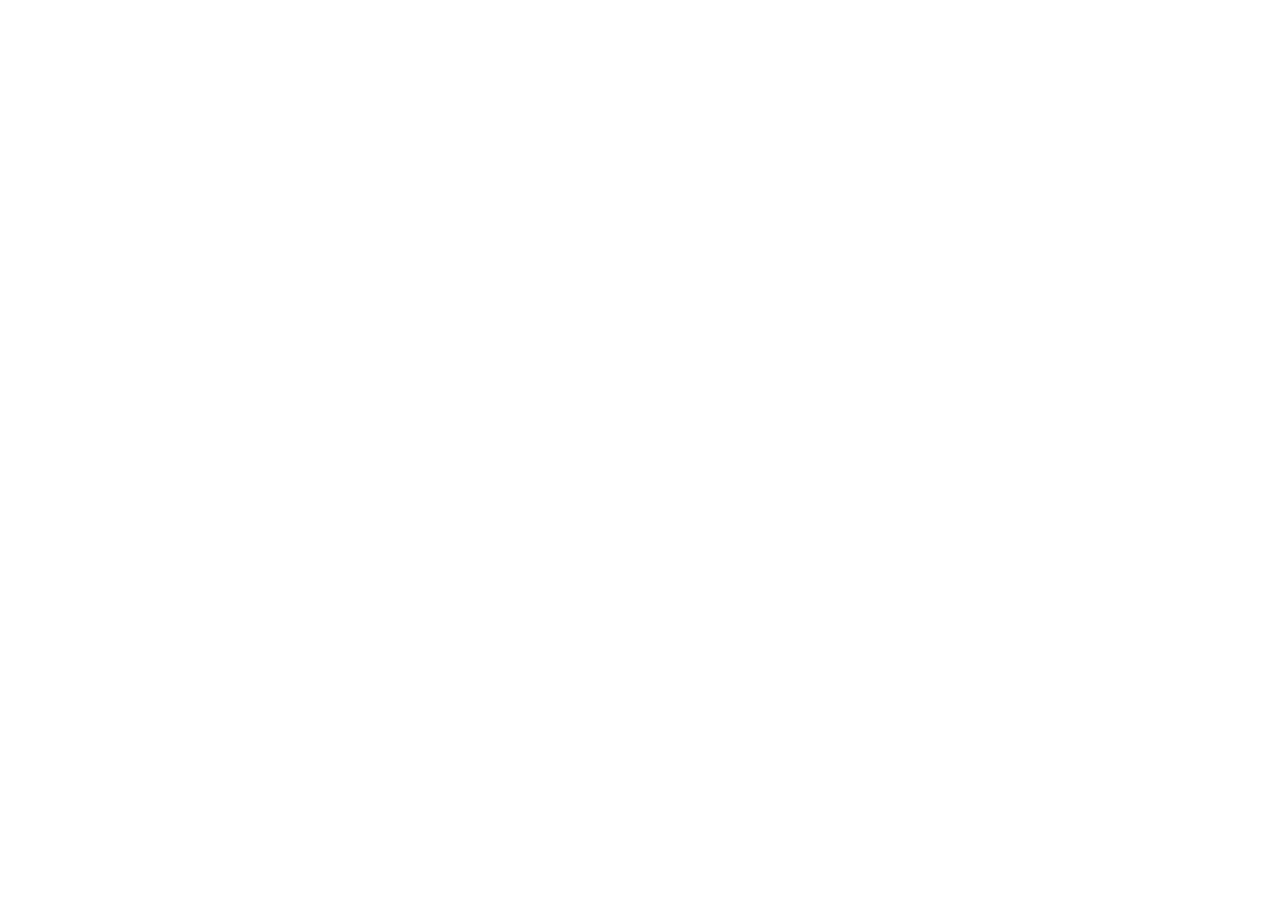
==== commit 39617a43: "Update index.html" ====
--- a/index.html
+++ b/index.html
@@ -1,5317 +1,12 @@
 <!DOCTYPE html>
-<!-- saved from url=(0021)https://interbank.pe/ -->
-<html class="ltr" dir="ltr" lang="es-PE"><head><meta http-equiv="Content-Type" content="text/html; charset=UTF-8">
-	
-	<meta http-equiv="X-UA-Compatible" content="ie=edge">
-    <title>Banco Internacional del Perú</title>
-    <style>*,:after,:before{-webkit-box-sizing:border-box;box-sizing:border-box}html{-ms-text-size-adjust:100%;-webkit-text-size-adjust:100%;-webkit-font-smoothing:antialiased;-moz-osx-font-smoothing:grayscale}body{padding:0}main{display:block}h1,h2,h3,h4,h5,hr,img,li,p,ul{border:0;color:inherit;margin:0;outline:0;padding:0}li,ul{list-style:none;margin:0;padding:0}h1,h2,h3,h4,h5{font-weight:400}a{color:inherit;text-decoration:none;-webkit-text-decoration-skip:objects}a,button,input{border:0;font-size:inherit;padding:0}button,input{border:none;border-radius:0;font-family:inherit;overflow:visible}button::-ms-expand,input::-ms-expand{display:none}input::-webkit-inner-spin-button,input::-webkit-outer-spin-button{-webkit-appearance:none;margin:0}button,input{-webkit-appearance:none;-moz-appearance:none;appearance:none}input::-webkit-search-cancel-button,input::-webkit-search-decoration,input::-webkit-search-results-button,input::-webkit-search-results-decoration{display:none}input::-ms-clear{display:none}.o-container{margin-left:auto;margin-right:auto;max-width:1272px}img{border:0;height:auto;text-overflow:ellipsis;vertical-align:middle;-ms-interpolation-mode:bicubic}[data-lazy-component],img{max-width:100%;overflow:hidden}[data-lazy-component]{opacity:0}.g-title{font-family:Geometria,sans-serif}.g-title-xs{font-size:20px;letter-spacing:-.4px;line-height:20px}.g-title-xs--light{font-weight:300}.g-title-s{font-size:24px;letter-spacing:-.4px;line-height:24px}.g-title-m{font-size:26px;letter-spacing:-.3px;line-height:30px}.g-title-m--light{font-weight:300}.g-title-l,.g-title-xl{font-weight:500;letter-spacing:-.3px}.g-title-l{font-size:30px;line-height:36px}.g-title-xl{font-size:36px;line-height:38px}.g-sub-title{font-family:Geometria,sans-serif}.g-sub-title-s{font-size:14px;letter-spacing:-.4px;line-height:14px}.g-sub-title-m{font-size:16px;letter-spacing:-.4px;line-height:16px}.g-paragraph{font-family:Montserrat,Arial,sans-serif;font-weight:400;margin-bottom:10px}.g-paragraph:last-child{margin-bottom:0}.g-paragraph-s{font-size:14px;letter-spacing:-.1px;line-height:20px}.g-paragraph-s--semibold{font-weight:600}.g-paragraph-l{font-size:16px;letter-spacing:-.1px;line-height:24px}.link{font-family:Montserrat,Arial,sans-serif;font-weight:600;letter-spacing:normal;position:relative;text-decoration:none}.link:link:not(.link--white),.link:not(.link--white),.link:visited:not(.link--white){color:#05be50}.link-l{font-size:14px;letter-spacing:.4px;line-height:14px}.allcaps{font-size:10px;font-weight:700;letter-spacing:.6px;line-height:14px;text-transform:uppercase}.allcaps,.terms{font-family:Montserrat,Arial,sans-serif}.terms{font-size:12px;font-weight:400;line-height:16px}.a-button{display:-webkit-inline-box;display:-ms-inline-flexbox;display:inline-flex;-webkit-box-align:center;-ms-flex-align:center;align-items:center;-webkit-box-pack:center;-ms-flex-pack:center;background-color:transparent;border:0;border-radius:4px;font-family:Geometria,sans-serif;font-weight:500;justify-content:center;letter-spacing:.1px;padding:0 32px;position:relative}.a-button__text{overflow:hidden;text-overflow:ellipsis}.a-button.has-ws:before{background-image:url("data:image/svg+xml;charset=utf-8,%3Csvg xmlns='http://www.w3.org/2000/svg' fill='none' viewBox='0 0 20 20'%3E%3Cpath fill='%23fff' fill-rule='evenodd' d='M14.338 11.638a2.2 2.2 0 0 1-.057 1.025 2.13 2.13 0 0 1-1.369.968c-.4.057-.4.282-2.5-.512s-3.418-2.963-3.537-3.075a3.63 3.63 0 0 1-.85-2.106 2.4 2.4 0 0 1 .737-1.688 1.3 1.3 0 0 1 .626-.281q.165-.043.337-.056c.113 0 .287 0 .456.4s.569 1.418.625 1.53a.37.37 0 0 1 0 .345c-.112.112-.512.68-.512.68a.344.344 0 0 0-.113.4 5.5 5.5 0 0 0 1.138 1.426c.494.424 1.05.77 1.65 1.025a.337.337 0 0 0 .456-.056q.356-.367.625-.8c.112-.225.281-.17.45-.113q.73.304 1.425.681c.231.12.344.12.4.232zM10.175 2.5A7.306 7.306 0 0 0 2.85 9.77a6.9 6.9 0 0 0 1.019 3.75c.205.32.253.715.131 1.075l-.769 2.219 2.394-.763a1.3 1.3 0 0 1 .938.075 7.96 7.96 0 0 0 3.612.913 7.269 7.269 0 1 0 0-14.538Zm0-1.25a8.58 8.58 0 0 1 8.575 8.52 8.544 8.544 0 0 1-8.575 8.519A9.3 9.3 0 0 1 6 17.244L1.25 18.75l1.563-4.575A8.16 8.16 0 0 1 1.6 9.8a8.544 8.544 0 0 1 8.575-8.55' clip-rule='evenodd'/%3E%3C/svg%3E");height:24px;margin-right:4px;width:24px}.a-button:after,.a-button:before{background-position:50%;background-repeat:no-repeat;background-size:contain;content:"";display:inline-block}.a-button--green.a-button--primary{background-color:#05be50;color:#fff}.a-button--green.a-button--secondary{border:2px solid #05be50;color:#05be50}.a-button--white.a-button--primary{background-color:#fff;color:#05be50}.a-button--white.a-button--primary:before{border-color:#cdf2dc #cdf2dc #69d890}.a-button--blue.a-button--primary{background-color:#0039a6;color:#fff}.a-button--s{font-size:12px;height:40px}.a-button--l{font-size:14px;height:48px}.a-button--tight{font-size:12px;padding:0 18px}.a-button-wrapper{display:-webkit-inline-box;display:-ms-inline-flexbox;display:inline-flex;-webkit-box-pack:center;-ms-flex-pack:center;justify-content:center;-webkit-box-align:start;-ms-flex-align:start;align-items:flex-start;max-width:100%}body{color:#0f191e;font-family:Montserrat,Arial,sans-serif;font-size:14px;margin:0;min-height:100vh;position:relative}.page.oldier{display:-webkit-box;display:-ms-flexbox;display:flex;-webkit-box-orient:vertical;-webkit-box-direction:normal;-ms-flex-direction:column;flex-direction:column;min-height:100vh}[class*=" ibk-icon-"],[class^=ibk-icon-]{opacity:0}i[class^=ibk-icon-]{display:-webkit-box;display:-ms-flexbox;display:flex;-webkit-box-align:center;-ms-flex-align:center;align-items:center;-webkit-box-pack:center;-ms-flex-pack:center;justify-content:center}.u-text-center{text-align:center}.u-text-regular{font-weight:400}.u-text-semibold{font-weight:600!important}.u-text-bold{font-weight:700!important}.u-text-nowrap{white-space:nowrap}.u-hide{display:none!important}@media (max-width:47.99em){.u-hide-xs{display:none!important}}.u-color-black{color:#0f191e}.u-color-white{color:#fff}.u-color-light-blue{color:#64b4e6}.u-color-light-green{color:#05be50}.u-color-blue{color:#0039a6}.u-bg-color-gray{background-color:#fbfbfb}.u-bg-color-blue-1{background-color:#0039a6}.u-bg-color-yellow-5{background-color:#f0aa00}.u-bg-color-white{background-color:#fff}.u-position-relative{position:relative}.u-position-absolute{position:absolute}.u-display-block{display:block}.u-bc-gray-2{border-color:#d9dadb}.u-bw-1{border-width:1px}.u-bs-solid{border-style:solid}.u-br-4{border-radius:4px}.u-br-6{border-radius:6px}.u-ov-h{overflow:hidden}.u-height-100{height:100%}.u-cutt-text{display:-webkit-box;overflow:hidden;-webkit-box-orient:vertical;text-overflow:ellipsis}.u-cutt-text-1{-webkit-line-clamp:1}.u-cutt-text-2{-webkit-line-clamp:2}.a-hipervinculo-element{color:#fff;height:44px;white-space:nowrap}.a-hipervinculo-element.is-active{background-color:#3361b8}.o-top-header{background-color:#0039a6;height:38px;position:relative;z-index:10}.o-top-header__content{display:block;height:100%;overflow:hidden;position:relative;z-index:2}.o-top-header__content>div{overflow-x:auto;overflow-y:hidden;-webkit-overflow-scrolling:touch;height:100%;padding:0 16px}.o-top-header__content>div::-webkit-scrollbar{display:none}.o-top-header:after,.o-top-header:before{background:#0039a6;content:"";display:block;height:44px;position:absolute;top:0;width:16px;z-index:3}.o-top-header:after{background:-webkit-gradient(linear,left top,right top,from(rgba(0,57,166,0)),to(#0039a6));background:linear-gradient(90deg,rgba(0,57,166,0),#0039a6);right:0}.o-top-header:before{background:-webkit-gradient(linear,right top,left top,from(rgba(0,57,166,0)),to(#0039a6));background:linear-gradient(270deg,rgba(0,57,166,0),#0039a6);left:0}.m-header-third-menu{max-height:0;overflow:hidden}.m-header-third-menu__title{background-color:#fbfbfb;font-weight:600}.m-header-third-menu__title--dark{background-color:#eceded}.m-header-third-menu__list{border-bottom:1px solid #eceded}.m-header-third-menu .m-header-third-menu__item:last-child .m-header-third-menu__item__link{padding-bottom:32px}.m-header-third-menu .m-header-third-menu__item__link{background-color:#fbfbfb}.m-header-third-menu .m-header-third-menu__item__link--dark{background-color:#eceded}.m-header-third-menu__right--bk{background-repeat:no-repeat;background-size:cover;height:100%;left:0;position:absolute;top:0;width:100%}.m-header-second-menu{max-height:0;overflow:hidden}.m-header-second-menu__item{opacity:.5;-webkit-transform:translate3d(-6%,0,0);transform:translate3d(-6%,0,0);will-change:transform,opacity}.m-header-second-menu__item__link{background-color:#fbfbfb;border-bottom:1px solid #eceded;font-weight:500;height:52px}.m-header-second-menu__item__link .submenu-expand{height:16px;position:relative;width:16px}.m-header-second-menu__item__link .submenu-expand:before{background-color:#05be50;content:"";height:10px;opacity:1;position:absolute;right:7px;top:3px;width:2px}.m-header-second-menu__item__link .submenu-expand:after{background-color:#05be50;content:"";height:2px;opacity:1;position:absolute;right:3px;top:7px;width:10px}.m-header-menu .first-menu__item:first-child .first-menu__item__link{border-top:1px solid #eceded}.m-header-menu .first-menu__item__link{border-bottom:1px solid #eceded;height:60px}.m-header-menu .first-menu__item__link .menu-arrow{position:relative}.m-header-menu .first-menu__item__link .menu-arrow:before{background-image:url([data-uri]);background-position:50%;background-repeat:no-repeat;content:"";height:16px;opacity:1;position:absolute;right:0;top:-7px;width:16px}.a-input-search__wrapper .a-input-search__form{color:#0f191e;display:-webkit-box;display:-ms-flexbox;display:flex;-webkit-box-align:center;-ms-flex-align:center;align-items:center;position:relative}.a-input-search__wrapper .ibk-icon-search{font-size:24px;height:24px}.a-input-search__wrapper .a-input-search__input{color:#0f191e;font-size:14px;height:64px;padding:24px 16px;width:100%}.a-input-search--on-header{border-top:0;-webkit-box-shadow:inset 2px 2px 4px 0 hsla(180,3%,93%,.5);box-shadow:inset 2px 2px 4px 0 hsla(180,3%,93%,.5)}.a-input-search--on-header .a-input-search__wrapper{padding:0 6.66667%}.a-input-search--on-header .a-input-search__wrapper .a-input-search__input::-webkit-input-placeholder{color:#0f191e;opacity:1}.a-input-search--on-header .a-input-search__wrapper .a-input-search__input::-moz-placeholder{color:#0f191e;opacity:1}.a-input-search--on-header .a-input-search__wrapper .a-input-search__input:-ms-input-placeholder{color:#0f191e;opacity:1}.a-input-search--on-header .a-input-search__wrapper .a-input-search__input::-ms-input-placeholder{color:#0f191e;opacity:1}.a-result-search{background:#fff;bottom:0;left:0;opacity:0;overflow-y:auto;position:absolute;right:0;top:64px}.a-result-search__no-result{color:#0f191e;display:none}.a-result-search__result{padding:12px 0}.m-search-header{display:none;opacity:0;width:100%;z-index:30}.m-button-dropdown--on-header,.m-search-header{position:relative}.m-button-dropdown--on-header .a-btn-items{left:0;position:absolute;right:0}.a-btn-items{border-radius:4px;-webkit-box-shadow:12px 20px 60px 0 rgba(15,24,51,.07);box-shadow:12px 20px 60px 0 rgba(15,24,51,.07);display:none;margin-top:10px;position:relative}.a-btn-items:after,.a-btn-items:before{border-style:solid;border-width:0 6px 5px;content:"";display:block;height:0;left:29px;position:absolute;width:0}.a-btn-items:before{border-color:transparent transparent #fff;top:-4px;z-index:2}.a-btn-items:after{border-color:transparent transparent #d9dadb;top:-5px;z-index:1}.a-btn-items__option{background-color:#fff;border:1px solid #d9dadb;border-bottom:none}.a-btn-items__option:first-child{border-radius:4px 4px 0 0}.a-btn-items__option:last-child{border:1px solid #d9dadb;border-radius:0 0 4px 4px}.a-btn-items__option__link{display:block;padding:20px}.a-btn-items--no-arrow:after,.a-btn-items--no-arrow:before{content:none}.m-button-bpi .a-btn-items{-webkit-box-sizing:border-box;box-sizing:border-box;left:6.66667%;margin:0;position:absolute;right:6.66667%;top:58px}.m-button-bpi__icon{position:relative}.m-phone-box{background:#fff;display:none;inset:0;opacity:0;overflow:auto;position:fixed;z-index:999}.m-phone-box img{height:48px;min-width:48px;width:48px}.m-phone-box hr{border-bottom:1px solid #eceded;margin:16px 0}.m-phone-box__close{font-size:24px;padding:18px 9px 12px;position:fixed;right:3.33333%;text-align:center;top:0;width:13.33333%}.m-phone-box__content{padding:52px 6.66667% 24px}.m-phone-box__backdrop{background:#0f191e;display:none;height:100vh;opacity:0;position:fixed;top:0;width:100vw;z-index:32}.m-phone-box__item{margin-bottom:8px}.m-phone-box__btn{background:#05be50;border-radius:24px;bottom:24px;color:#fff;font-size:28px;height:48px;position:fixed;right:6.66667%;width:48px;z-index:10}.m-phone-box i{font-size:16px;height:16px;margin-right:4px}.m-phone-box .allcaps{font-size:12px}.m-phone-box .g-paragraph{margin:0}.m-phone-box .terms{font-size:12px;margin-top:4px}.m-phone-box .link.link-l,.m-phone-box .link.link-l+.g-paragraph{display:inline-block;font-size:16px;padding:9px 0}.m-phone-box .link.link-l+.g-paragraph{display:none}.a-btn-search-close{border:1px solid #fff;border-bottom:none;border-top:none;font-size:24px;height:100%;padding:18px 10px 0}@-webkit-keyframes box1{0%{-webkit-transform:scale(0);transform:scale(0)}15%{top:10px;-webkit-transform:scale(1);transform:scale(1)}25%{right:10px;top:30px;-webkit-transform:rotate(0);transform:rotate(0)}30%{right:16.666px;top:30px;-webkit-transform:rotate(-90deg);transform:rotate(-90deg)}30.01%{right:16.666px;top:30px;-webkit-transform:rotate(0);transform:rotate(0)}35%{right:23.333px;top:30px;-webkit-transform:rotate(-90deg);transform:rotate(-90deg)}35.01%{right:23.333px;top:30px;-webkit-transform:rotate(0);transform:rotate(0)}40%{right:30px;top:30px;-webkit-transform:rotate(-90deg);transform:rotate(-90deg)}50%{right:20px;top:20px;-webkit-transform:rotate(-90deg);transform:rotate(-90deg)}to{right:20px;top:20px;-webkit-transform:rotate(-90deg);transform:rotate(-90deg)}}@keyframes box1{0%{-webkit-transform:scale(0);transform:scale(0)}15%{top:10px;-webkit-transform:scale(1);transform:scale(1)}25%{right:10px;top:30px;-webkit-transform:rotate(0);transform:rotate(0)}30%{right:16.666px;top:30px;-webkit-transform:rotate(-90deg);transform:rotate(-90deg)}30.01%{right:16.666px;top:30px;-webkit-transform:rotate(0);transform:rotate(0)}35%{right:23.333px;top:30px;-webkit-transform:rotate(-90deg);transform:rotate(-90deg)}35.01%{right:23.333px;top:30px;-webkit-transform:rotate(0);transform:rotate(0)}40%{right:30px;top:30px;-webkit-transform:rotate(-90deg);transform:rotate(-90deg)}50%{right:20px;top:20px;-webkit-transform:rotate(-90deg);transform:rotate(-90deg)}to{right:20px;top:20px;-webkit-transform:rotate(-90deg);transform:rotate(-90deg)}}@-webkit-keyframes box2{0%{-webkit-transform:scale(0);transform:scale(0)}15%{bottom:10px;-webkit-transform:scale(1);transform:scale(1)}25%{bottom:30px;left:10px;-webkit-transform:rotate(0);transform:rotate(0)}30%{bottom:30px;left:16.666px;-webkit-transform:rotate(-90deg);transform:rotate(-90deg)}30.01%{bottom:30px;left:16.666px;-webkit-transform:rotate(0);transform:rotate(0)}35%{bottom:30px;left:23.333px;-webkit-transform:rotate(-90deg);transform:rotate(-90deg)}35.01%{bottom:30px;left:23.333px;-webkit-transform:rotate(0);transform:rotate(0)}40%{bottom:30px;left:30px;-webkit-transform:rotate(-90deg);transform:rotate(-90deg)}50%{bottom:20px;left:20px;-webkit-transform:rotate(-90deg);transform:rotate(-90deg)}to{bottom:20px;left:20px;-webkit-transform:rotate(-90deg);transform:rotate(-90deg)}}@keyframes box2{0%{-webkit-transform:scale(0);transform:scale(0)}15%{bottom:10px;-webkit-transform:scale(1);transform:scale(1)}25%{bottom:30px;left:10px;-webkit-transform:rotate(0);transform:rotate(0)}30%{bottom:30px;left:16.666px;-webkit-transform:rotate(-90deg);transform:rotate(-90deg)}30.01%{bottom:30px;left:16.666px;-webkit-transform:rotate(0);transform:rotate(0)}35%{bottom:30px;left:23.333px;-webkit-transform:rotate(-90deg);transform:rotate(-90deg)}35.01%{bottom:30px;left:23.333px;-webkit-transform:rotate(0);transform:rotate(0)}40%{bottom:30px;left:30px;-webkit-transform:rotate(-90deg);transform:rotate(-90deg)}50%{bottom:20px;left:20px;-webkit-transform:rotate(-90deg);transform:rotate(-90deg)}to{bottom:20px;left:20px;-webkit-transform:rotate(-90deg);transform:rotate(-90deg)}}@-webkit-keyframes logo{0%{-webkit-transform:translate(-50%,-50%) scale(0);transform:translate(-50%,-50%) scale(0)}50%{-webkit-transform:translate(-50%,-50%) scale(0);transform:translate(-50%,-50%) scale(0)}65%{-webkit-transform:translate(-50%,-50%) scale(1);transform:translate(-50%,-50%) scale(1)}75%{-webkit-transform:translate(-50%,-50%) scale(.9);transform:translate(-50%,-50%) scale(.9)}to{-webkit-transform:translate(-50%,-50%) scale(.9);transform:translate(-50%,-50%) scale(.9)}}@keyframes logo{0%{-webkit-transform:translate(-50%,-50%) scale(0);transform:translate(-50%,-50%) scale(0)}50%{-webkit-transform:translate(-50%,-50%) scale(0);transform:translate(-50%,-50%) scale(0)}65%{-webkit-transform:translate(-50%,-50%) scale(1);transform:translate(-50%,-50%) scale(1)}75%{-webkit-transform:translate(-50%,-50%) scale(.9);transform:translate(-50%,-50%) scale(.9)}to{-webkit-transform:translate(-50%,-50%) scale(.9);transform:translate(-50%,-50%) scale(.9)}}.a-loader{background-color:#fff;height:100%;left:0;position:fixed;top:0;width:100%;z-index:9999}.a-loader__spinner{height:80px;left:50%;overflow:hidden;position:absolute;text-indent:-9999em;top:50%;-webkit-transform:translate(-50%,-50%);transform:translate(-50%,-50%);width:80px}.a-loader__spinner:after,.a-loader__spinner:before{-webkit-animation:box1 1.8s linear infinite;animation:box1 1.8s linear infinite;background:#00bb31;border-radius:6px;content:"";display:block;height:40px;opacity:.7;position:absolute;right:10px;top:10px;width:40px;will-change:transform,top,left,right,bottom;z-index:1}.a-loader__spinner:after{-webkit-animation:box2 1.8s linear infinite;animation:box2 1.8s linear infinite;bottom:10px;left:10px;right:auto;top:auto}.a-loader__logo{-webkit-animation:logo 1.8s infinite;animation:logo 1.8s infinite;background-image:url([data-uri]);background-repeat:no-repeat;background-size:cover;height:64px;left:50%;position:absolute;top:50%;-webkit-transform:translate(-50%,-50%) scale(0);transform:translate(-50%,-50%) scale(0);width:64px;z-index:2}:root{--o-header-height:48px}.o-wrapper-header{background-color:#fff;-webkit-box-shadow:0 2px 4px 0 hsla(180,3%,93%,.5);box-shadow:0 2px 4px 0 hsla(180,3%,93%,.5);position:relative;position:sticky;top:0;width:100%;z-index:20}.o-wrapper-header .o-header__buttons{height:100%;margin-left:auto}.o-wrapper-header .o-header__buttons .m-phone-box__btn{display:none}.o-header{display:-webkit-box;display:-ms-flexbox;display:flex;height:48px}.o-header__scroll{display:none}.o-header__logo{height:100%;z-index:10}.o-header__logo__icon{display:-webkit-box;display:-ms-flexbox;display:flex;height:100%;-webkit-box-align:center;-ms-flex-align:center;align-items:center;-webkit-box-pack:start;-ms-flex-pack:start;justify-content:flex-start}.o-header__logo__icon svg{width:124px}.o-header__icons{display:-webkit-box;display:-ms-flexbox;display:flex;height:100%;-webkit-box-align:center;-ms-flex-align:center;align-items:center}.o-header__icons__close{display:none;height:64px}.a-message{-webkit-animation-duration:.6s;animation-duration:.6s;background-color:#fbfbfb;border-radius:3px;display:-webkit-box;display:-ms-flexbox;display:flex}.a-message__icon{display:-webkit-inline-box;display:-ms-inline-flexbox;display:inline-flex;margin-right:8px;margin-top:2px}.a-message__icon:after{background-position:50%;background-repeat:no-repeat;background-size:contain;content:"";display:block;height:24px;width:24px}.a-message__wrapper>div{width:calc(100% - 32px)}.a-message__wrapper>.a-message__icon{width:24px}.a-message .a-message__text{margin-bottom:0;margin-top:2px}.a-message__text{width:100%}.a-message__wrapper{display:-webkit-box;display:-ms-flexbox;display:flex;padding:16px;-webkit-box-pack:start;-ms-flex-pack:start;justify-content:flex-start;width:100%}.a-message--error{background-color:#fbccda;color:#0f191e;display:none}.a-message--error .a-message__icon:after{background-image:url("data:image/svg+xml;charset=utf-8,%3Csvg xmlns='http://www.w3.org/2000/svg' fill='none' viewBox='0 0 24 24'%3E%3Cpath stroke='%23EB0046' stroke-width='1.4' d='M12.5 23a10.5 10.5 0 1 0 0-21 10.5 10.5 0 0 0 0 21Z'/%3E%3Cpath fill='%23EB0046' d='m17.8 8.6-4 4 3.9 4 .3.6c0 .3-.2.5-.3.7a1 1 0 0 1-.6.2 1 1 0 0 1-.7-.2l-4-4-4 4a1 1 0 0 1-.6.2 1 1 0 0 1-.6-.2 1 1 0 0 1-.3-.7c0-.2.1-.5.3-.6l4-4-4-4a1 1 0 0 1 0-1.4 1 1 0 0 1 1.3 0l4 4 4-4a1 1 0 0 1 1.3 0c.4.4.4 1 0 1.4'/%3E%3C/svg%3E")}.o-hero__slide{position:relative}.o-hero__slide__bg{overflow:hidden;width:100%;z-index:5}.o-hero__slide__bg,.o-hero__slide__bg:after,.o-hero__slide__bg:before{background-position:50%;background-repeat:no-repeat;background-size:cover;left:0;position:absolute;top:0}.o-hero__slide__bg:after,.o-hero__slide__bg:before{bottom:0;content:none;display:block;-webkit-filter:blur(20px);filter:blur(20px);opacity:1;right:0;-webkit-transform:scale(1.01);transform:scale(1.01);will-change:opacity}.o-hero__slide__bg:before{-webkit-filter:none;filter:none}.o-hero.t-main .o-hero__content,.o-hero.t-main .o-hero__slide__bg{height:320px}.o-hero--bordered{border-bottom-right-radius:60px}.o-hero-slider{max-height:320px}.a-banner-plin__wrapper{display:-webkit-box;display:-ms-flexbox;display:flex;gap:20px;min-height:54px}.a-banner-plin__content img{height:32px;width:32px;-webkit-box-flex:0;-ms-flex:0 0 auto;flex:0 0 auto}.a-banner-plin__dropdown{margin-bottom:auto;margin-top:auto;max-height:32px}.a-banner-plin__dropdown span.g-sub-title{font-size:12px!important}.a-banner-plin__list{display:none;right:0;top:109%;z-index:40}.a-banner-plin__list li{border-bottom:1px solid #d9dadb}.a-banner-plin__list li a{gap:12px}.a-banner-plin__list li:last-child{border:none}.a-banner-plin__list:after{background:#fff;border:1px solid #d9dadb;border-bottom:none;border-radius:1px 0 0 0;border-right:none;content:"";height:11px;position:absolute;right:50px;top:-6px;-webkit-transform:rotate(45deg);transform:rotate(45deg);width:11px}.a-banner-plin i{font-size:16px}.a-banner-plin i.ibk-icon-right-arrow{font-size:18px;height:16px}.ibk-icon-clock:before,.ibk-icon-close:before,.ibk-icon-expand-more:before,.ibk-icon-phone:before,.ibk-icon-right-arrow:before,.ibk-icon-search:before{font-family:icons;-webkit-font-smoothing:antialiased;-moz-osx-font-smoothing:grayscale;font-style:normal;font-variant:normal;font-weight:400;text-decoration:none;text-transform:none}.ibk-icon-clock:before{content:"\e007"}.ibk-icon-close:before{content:"\e008"}.ibk-icon-expand-more:before{content:"\e00f"}.ibk-icon-phone:before{content:"\e018"}.ibk-icon-right-arrow:before{content:"\e01a"}.ibk-icon-search:before{content:"\e01b"}</style>
-
-            <script async="" src="./index_files/clarity.js.descarga"></script><script async="" src="./index_files/137007357"></script><script src="./index_files/768296169980827" async=""></script><script async="" src="./index_files/fbevents.js.descarga"></script><script type="text/javascript" async="" src="./index_files/bat.js.descarga"></script><script type="text/javascript" async="" src="./index_files/js"></script><script type="text/javascript" async="" src="./index_files/js(1)"></script><script type="text/javascript" async="" src="./index_files/js(2)"></script><script type="text/javascript" async="" src="./index_files/js(3)"></script><script async="" data-ot-ignore="" src="./index_files/gtm.js.descarga"></script><script type="text/javascript" src="./index_files/ruxitagent_ICA15789NPRTUVXfqrux_10343260715123811.js.descarga" data-dtconfig="app=27a117a3f6fd95e0|cors=1|owasp=1|featureHash=ICA15789NPRTUVXfqrux|reportUrl=https://bf23299knm.bf.dynatrace.com/bf|rdnt=1|uxrgce=1|cuc=ehz5rl78|mel=100000|expw=1|dpvc=1|lastModification=1788535376109|postfix=ehz5rl78|tp=500,50,0|srbbv=2|agentUri=https://dok.js-cdn.dynatrace.com/jstag/18ecc485038/sri/ruxitagent_ICA15789NPRTUVXfqrux_10343260715123811.js" data-config="{&quot;revision&quot;:1788535376109,&quot;beaconUri&quot;:&quot;https://bf23299knm.bf.dynatrace.com/bf&quot;,&quot;agentUri&quot;:&quot;https://dok.js-cdn.dynatrace.com/jstag/18ecc485038/sri/ruxitagent_ICA15789NPRTUVXfqrux_10343260715123811.js&quot;,&quot;environmentId&quot;:&quot;ehz5rl78&quot;,&quot;modules&quot;:&quot;ICA15789NPRTUVXfqrux&quot;}" data-envconfig="{&quot;tracestateKeyPrefix&quot;:&quot;e0d989ef-f2aefa55&quot;}" data-appconfig="{&quot;app&quot;:&quot;27a117a3f6fd95e0&quot;,&quot;disableUserTracking&quot;:true}" integrity="sha256-Ym5NEw4/gXepBFR2qCD7F6FrOIXAjAY//VC0QnaRLTU=" crossorigin="anonymous" async=""></script>
-
-        <!-- Google Tag Manager -->
-          <script>
-            (function(w,d,s,l,i){w[l]=w[l]||[];w[l].push({'gtm.start':
-            new Date().getTime(),event:'gtm.js'});var f=d.getElementsByTagName(s)[0],
-            j=d.createElement(s),dl=l!='dataLayer'?'&l='+l:'';j.async=true;j.setAttribute('data-ot-ignore','');j.src=
-            'https://www.googletagmanager.com/gtm.js?id='+i+dl;f.parentNode.insertBefore(j,f);
-            })(window,document,'script','dataLayer','GTM-NWFCX7W');
-          </script><!-- End Google Tag Manager -->
-
-    <meta name="apple-itunes-app" content="app-id=378649517">
-      <meta name="description" content="Bienvenido a Interbank. Te acompañamos a alcanzar tus sueños con productos y soluciones financieras como Tarjetas, Préstamos, Créditos y más.">
-
-        <meta name="robots" content="index, follow">
-    <meta name="viewport" content="initial-scale=1, minimum-scale=1, shrink-to-fit=no, width=device-width">
-    
-
-<meta property="title" content="Interbank | Banco Internacional del Perú">
-<meta property="description" content="En Interbank te brindamos soluciones digitales para que alcances tus sueños con productos financieros como Tarjetas, Préstamos, Créditos, Seguros y más.">
-<meta property="og:title" content="Interbank | Banco Internacional del Perú">
-<meta property="og:description" content="En Interbank te brindamos soluciones digitales para que alcances tus sueños con productos financieros como Tarjetas, Préstamos, Créditos, Seguros y más.">
-<meta property="og:image" content="https://content-us-2.content-cms.com/9b3f67ef-5a9f-4acc-8ce8-bcc27fa681c7/dxdam/97/974355b3-0c4e-453f-95d1-95cc05c6e712/interbank.png">
-<meta property="og:image:alt" content="Logo Interbank">
-<meta name="twitter:title" content="Interbank | Banco Internacional del Perú">
-<meta name="twitter:description" content="En Interbank te brindamos soluciones digitales para que alcances tus sueños con productos financieros como Tarjetas, Préstamos, Créditos, Seguros y más.">
-<meta name="twitter:card" content="summary">
-<meta name="twitter:image" content="https://content-us-2.content-cms.com/9b3f67ef-5a9f-4acc-8ce8-bcc27fa681c7/dxdam/97/974355b3-0c4e-453f-95d1-95cc05c6e712/interbank.png">
-<meta name="twitter:image:alt" content="Logo Interbank">
-
-    <link rel="Shortcut Icon" href="https://interbank.pe/o/public-zone-dxp-theme/images/favicon.ico">
-
-    <link href="https://interbank.pe/" rel="canonical">
-
-    
-    <link rel="apple-touch-icon" sizes="120x120" href="https://interbank.pe/o/public-zone-dxp-theme/assets/images/head/apple-touch-icon-120x120.png">
-    <link rel="apple-touch-icon" sizes="152x152" href="https://interbank.pe/o/public-zone-dxp-theme/assets/images/head/apple-touch-icon-152x152.png">
-    <link rel="apple-touch-icon" sizes="167x167" href="https://interbank.pe/o/public-zone-dxp-theme/assets/images/head/apple-touch-icon-167x167.png">
-    <link rel="apple-touch-icon" sizes="180x180" href="https://interbank.pe/o/public-zone-dxp-theme/assets/images/head/apple-touch-icon-180x180.png">
-    <link rel="icon" sizes="48x48" href="https://interbank.pe/o/public-zone-dxp-theme/assets/images/head/icon-android-48x48.png">
-    <link rel="icon" sizes="192x192" href="https://interbank.pe/o/public-zone-dxp-theme/assets/images/head/icon-android-192x192.png">	
-	  <link rel="stylesheet" href="./index_files/front-main.css" media="all" onload="this.media=&#39;all&#39;">
-
-    <link rel="preload" as="font" href="https://interbank.pe/o/public-zone-dxp-theme/assets/fonts/montserrat/bold.woff2" type="font/woff2" crossorigin="crossorigin">
-    <link rel="preload" as="font" href="https://interbank.pe/o/public-zone-dxp-theme/assets/fonts/geometria/medium.woff2" type="font/woff2" crossorigin="crossorigin">
-    <link rel="preload" as="font" href="https://interbank.pe/o/public-zone-dxp-theme/assets/fonts/geometria/light.woff2" type="font/woff2" crossorigin="crossorigin">
-
-        <script type="application/ld+json">
-          {
-  "@context": "https://schema.org",
-  "@graph": [
-    {
-      "@type": [
-        "BankOrCreditUnion",
-        "Organization"
-      ],
-      "@id": "https://interbank.pe/#organization",
-      "name": "Interbank",
-      "legalName": "Banco Internacional del Perú S.A.A.",
-      "url": "https://interbank.pe/",
-      "identifier": [
-        {
-          "@type": "PropertyValue",
-          "propertyID": "RUC",
-          "value": "20100053455"
-        }
-      ],
-      "address": {
-        "@type": "PostalAddress",
-        "streetAddress": "Av. Carlos Villarán N° 140",
-        "addressLocality": "La Victoria",
-        "addressRegion": "Lima",
-        "addressCountry": "PE"
-      },
-      "contactPoint": [
-        {
-          "@type": "ContactPoint",
-          "contactType": "customer service",
-          "telephone": "993 119 000",
-          "contactOption": "WhatsApp",
-          "availableLanguage": [
-            "es"
-          ],
-          "hoursAvailable": [
-            {
-              "@type": "OpeningHoursSpecification",
-              "dayOfWeek": [
-                "Monday",
-                "Tuesday",
-                "Wednesday",
-                "Thursday",
-                "Friday",
-                "Saturday",
-                "Sunday"
-              ],
-              "opens": "00:00",
-              "closes": "23:59"
-            }
-          ]
-        },
-        {
-          "@type": "ContactPoint",
-          "contactType": "customer service",
-          "telephone": "311 9000",
-          "areaServed": "PE",
-          "availableLanguage": [
-            "es"
-          ]
-        },
-        {
-          "@type": "ContactPoint",
-          "contactType": "customer service",
-          "telephone": "0 801 00802",
-          "areaServed": "PE",
-          "availableLanguage": [
-            "es"
-          ]
-        },
-        {
-          "@type": "ContactPoint",
-          "contactType": "sales",
-          "telephone": "311 9086",
-          "areaServed": "PE",
-          "availableLanguage": [
-            "es"
-          ]
-        },
-        {
-          "@type": "ContactPoint",
-          "contactType": "customer service",
-          "telephone": "311 9006",
-          "areaServed": "PE",
-          "availableLanguage": [
-            "es"
-          ]
-        }
-      ],
-      "sameAs": [
-        "https://www.facebook.com/InterbankPeru/",
-        "https://www.instagram.com/interbank/",
-        "https://x.com/interbank",
-        "https://www.youtube.com/user/InterbankDigital",
-        "https://pe.linkedin.com/company/interbank"
-      ],
-      "areaServed": "PE",
-      "knowsAbout": [
-        "Tarjetas de crédito",
-        "Tarjetas de débito",
-        "Cuentas de ahorro",
-        "Depósitos a plazo",
-        "Préstamos personales",
-        "Créditos hipotecarios",
-        "Seguros",
-        "Banca por Internet",
-        "Banca móvil",
-        "Transferencias",
-        "Pagos digitales"
-      ]
-    },
-    {
-      "@type": "WebSite",
-      "@id": "https://interbank.pe/#website",
-      "url": "https://interbank.pe/",
-      "name": "Interbank",
-      "inLanguage": "es-PE",
-      "publisher": {
-        "@id": "https://interbank.pe/#organization"
-      }
-    },
-    {
-      "@type": "WebPage",
-      "@id": "https://interbank.pe/#webpage",
-      "url": "https://interbank.pe/",
-      "name": "Interbank | Banco Internacional del Perú",
-      "isPartOf": {
-        "@id": "https://interbank.pe/#website"
-      },
-      "about": {
-        "@id": "https://interbank.pe/#organization"
-      },
-      "inLanguage": "es-PE"
-    }
-  ]
-}
-        </script>
-
-    <script>
-      if (navigator.userAgent.indexOf("MSIE") !== -1 || window.msCrypto) window.location.href = 'https://interbank.pe/ie-warning';
-      window.HALCON = {
-        DEPLOY: 0,
-        ENV_DEV: true,
-        adobeTarget: {
-          at_property: 'a20a2555-e298-b7c7-0bd0-8e6509acf961'
-        },
-          lazys: '/o/public-zone-dxp-theme/lazy-components',
-        uuid: '431b07bd-dab8-4a76-be6f-409830762e43',
-        libs: { 
-          digitalBanking:'/o/public-zone-dxp-theme/libs/digitalBanking.js',
-          facephi:'/o/public-zone-dxp-theme/libs/selphi5.51/selphi-widget-web.min.js',
-          facephid:'/o/public-zone-dxp-theme/libs/selphid4.34/selphid-widget-web.min.js',
-          lottie: '/o/public-zone-dxp-theme/libs/lottie.js',
-          html2canvas: '/o/public-zone-dxp-theme/libs/html2canvas.min.js',
-          readExcel: '/o/public-zone-dxp-theme/libs/read-excel-file.min.js'
-        },
-        gSearch: {
-          key: 'AIzaSyD8D7pYoHLDxTw0hM07Z1MkdiX4lfLLLMA',
-          id: 'f0608232e322f49cf'
-        },
-				appIdFb: '1285243171834868',
-        bioLicence: '[base64]',
-        indigitall : {
-          key: 'a440ccc2-733e-4ea7-bed5-5b422255e295',
-          sdk: '/o/public-zone-dxp-theme/libs/indigitall/sdk.min.js',
-          workerPath: '/o/public-zone-dxp-theme/libs/indigitall/worker.min.js',
-          urlDeviceApi: 'https://am1.device-api.indigitall.com/v1',
-        },
-        facephiSdk: 'SwyxUTIDquZ6JNcWyzQPo0URCQT4ZzWhFaNIeARq',
-        recaptchaKey: '6LcTm-ckAAAAAMhHVHaAT11QQtFYCDY8zQUzHC7Z'
-          ,gmapsKey: 'AIzaSyBRtFqerQSJ8pkDEla4bnuZEOp3Ihsd0pc'
-        ,
-        accountLink: {
-          label: '',
-          url: ''
-        },
-          services: {
-              digitalBankingGeo: 'https://pro.ip-api.com/json/?fields=status,message,continent,continentCode,country,countryCode,countryCode3,region,regionName,city,district,zip,lat,lon,timezone,offset,currentTime,currency,callingCode,isp,org,as,asname,reverse,mobile,proxy,hosting,query&key=BwfSJxuANSbGW0B',
-              forminDynamic:  'https://interbank.pe/web/guest?p_p_id=pe_com_ibk_halcon_inscriptionform_PopupFormPortlet&p_p_lifecycle=2&p_p_state=normal&p_p_mode=view&p_p_resource_id=/renderPopup&p_p_cacheability=cacheLevelPage',
-              cookieBannerModal: '/o/form/content-cookie',
-              adobeEndpointA: '/producto-cuenta-simple?p_p_id=pe_com_ibk_halcon_account_SimpleAccountPortlet_INSTANCE_TlZouOAnxAgA&p_p_lifecycle=2&p_p_state=normal&p_p_mode=view&p_p_resource_id=rendersync&p_p_cacheability=cacheLevelPage',
-              adobeEndpointB: 'https://interbank.pe/producto-cuenta-simple?p_p_id=pe_com_ibk_halcon_accountonboard_SimpleAccountPortlet_INSTANCE_tPyEaDC03ISQ&p_p_lifecycle=2&p_p_state=normal&p_p_mode=view&p_p_resource_id=rendersync&p_p_cacheability=cacheLevelPage'
-          }
-      };
-    </script>
-
-      <style data-senna-track="temporary" type="text/css">
-        .portlet > .portlet-content-editable {
-overflow: hidden;
-}
-
-.o-account-categories__items--secure .o-account-categories__item__content li {
-    -webkit-line-clamp: 3 !important;
-}
-
-@media (min-width: 64em) {
-    .a-html-content .o-account-categories__items--secure ul li {
-        font-size: 14px;
-    }
-}
-
-@font-face{
-    font-family:"icons";
-    font-display:block;
-    src:url("https://interbank.pe/documents/d/guest/icons") format("woff2"),url("https://interbank.pe/documents/d/guest/iconsw2") format("woff")
-}
-
-.obs,
-.terms {
-    font-family: "Montserrat", Arial, sans-serif;
-    font-weight: 400;
-    overflow-wrap: break-word;
-}
-
-#alloy-overlay-container{
-  z-index: 20;
-}
-
-#alloy-messaging-container{
-  z-index: 20;
-}
-
-@font-face{
-  font-family:"icons";
-  font-display:block;
-  src:url("https://interbank.pe/documents/d/guest/iconsw2-1") format("woff2"),
-      url("https://interbank.pe/documents/d/guest/icons-2") format("woff")
-}
-      </style>
-
-
-        <script async="" src="./index_files/launch-EN9b46b139dd144b8d91eb09434049fd03.min.js.descarga"></script>
-
-
-<script async="" src="./index_files/hotjar-331531.js.descarga"></script><script src="./index_files/RC5e1e8145aa5d4985a59e4970dae1a6f2-source.min.js.descarga" async=""></script><script src="./index_files/sdk.min.js.descarga" async=""></script><script src="./index_files/RC2953ad2694c244738ad02189cc4b867f-source.min.js.descarga" async=""></script><script type="text/javascript" async="" src="./index_files/f.txt"></script><script type="text/javascript" async="" src="./index_files/f(1).txt"></script><script type="text/javascript" async="" src="./index_files/f(2).txt"></script><script type="text/javascript" async="" src="./index_files/f(3).txt"></script><script src="./index_files/RCf7afeb567be242e9944e7bda87c28411-source.min.js.descarga" async=""></script><script async="" src="./index_files/modules.e762be2b6b709245aabb.js.descarga" charset="utf-8"></script><script src="./index_files/137007357.js.descarga" type="text/javascript" async="" data-ueto="ueto_a52ade7d24"></script><script src="./index_files/RCb76a3ff1b4e14435ae5c7dcb8985396d-source.min.js.descarga" async=""></script><script src="./index_files/RC0d68bca850ef4bb88f25caec489ea71c-source.min.js.descarga" async=""></script><script>
-  (function (w, d) {
-    "use strict";
-
-    var styles = ``;
-
-    var options = {
-        storageKey: "cs_dni",
-        dniSelector: "#form-caja #dni",
-        btnSelector: "#form-caja .a-button",
-    };
-
-    function injectStyles() {
-        if (d.getElementById("cs-dni-capture-styles")) return;
-        var styleSheet = d.createElement("style");
-        styleSheet.id = "cs-dni-capture-styles";
-        styleSheet.type = "text/css";
-        styleSheet.textContent = styles;
-        d.head.appendChild(styleSheet);
-    }
-
-    function setupDNICapture() {
-        var btn = d.querySelector(options.btnSelector);
-        if (!btn) return;
-
-        btn.addEventListener("click", function () {
-            var dniInput = d.querySelector(options.dniSelector);
-            if (!dniInput) return;
-
-            var dniValue = dniInput.value.trim();
-            if (dniValue.length === 8) {
-                sessionStorage.setItem(options.storageKey, dniValue);
-                console.log("[CS-DNI] DNI guardado:", dniValue);
-            }
-        });
-    }
-
-    function init() {
-        injectStyles();
-        setupDNICapture();
-    }
-
-    if (d.readyState === "loading") {
-        d.addEventListener("DOMContentLoaded", init);
-    } else {
-        init();
-    }
-
-})(window, document);
-</script><style id="cs-dni-capture-styles" type="text/css"></style><script>
-    (() => {
-        // Crear cards dinámicos
-        const productos = [{
-                id: "producto-1",
-                icono: "https://content-us-2.content-cms.com/9b3f67ef-5a9f-4acc-8ce8-bcc27fa681c7/dxdam/50/50dfd46e-e4ca-456d-a1c3-e672ae3e1f6c/bag_soles.png",
-                titulo: "Un préstamo o crédito",
-                url: "https://interbank.pe/solicitar/prestamo/efectivo/inicio?rfid=home:productos-para-ti-v2:producto-2:prestamo"
-
-            },
-            {
-                id: "producto-2",
-                icono: "https://content-us-2.content-cms.com/9b3f67ef-5a9f-4acc-8ce8-bcc27fa681c7/dxdam/a7/a7a2dc7c-c1bb-4c8e-9d82-37dc540cee7b/credit_card.png",
-                titulo: "Una tarjeta de crédito",
-                url: "https://interbank.pe/solicitar/tarjeta/creditoinnominada/inicio?rfid=home:productos-para-ti-v2:producto-1:tarjeta-credito"
-            },
-            {
-                id: "producto-3",
-                icono: "https://content-us-2.content-cms.com/9b3f67ef-5a9f-4acc-8ce8-bcc27fa681c7/dxdam/ec/ec715d60-35bf-4739-b56d-96e01526d4ff/bill_money.png",
-                titulo: "Un extracash",
-                url: "https://interbank.pe/solicitar/tarjeta/extracash/inicio?rfid=home:productos-para-ti-v2:producto-9:extracash"
-            },
-            {
-                id: "producto-4",
-                icono: "https://content-us-2.content-cms.com/9b3f67ef-5a9f-4acc-8ce8-bcc27fa681c7/dxdam/21/2109b4d6-834d-428c-9006-bde969b100c3/piggy.png",
-                titulo: "Una cuenta de ahorros",
-                url: "https://interbank.pe/solicitar/cuenta/simple/inicio?rfid=home:productos-para-ti-v2:producto-3:cuenta-simple"
-            },
-            {
-                id: "producto-5",
-                icono: "https://content-us-2.content-cms.com/9b3f67ef-5a9f-4acc-8ce8-bcc27fa681c7/dxdam/df/df34d2ab-5ba3-4e57-bfd9-a7268caa412a/cellphone.png",
-                titulo: "Una cuenta sueldo",
-                url: "https://interbank.pe/solicitar/cuenta/sueldo-dependiente/inicio?rfid=home:productos-para-ti-v2:producto-4:cuenta-sueldo"
-            },
-            {
-                id: "producto-6",
-                icono: "https://content-us-2.content-cms.com/9b3f67ef-5a9f-4acc-8ce8-bcc27fa681c7/dxdam/42/426c35dc-830e-4aef-8f56-f72007dc7612/credit_cards_lock.png",
-                titulo: "Seguro de Tarjetas 360°",
-                url: "https://interbank.pe/solicitar/seguro/360/inicio?rfid=home:productos-para-ti-v2:producto-5:seguro"
-            },
-            {
-                id: "producto-7",
-                icono: "https://content-us-2.content-cms.com/9b3f67ef-5a9f-4acc-8ce8-bcc27fa681c7/dxdam/da/da9bb3a7-fdc1-4813-b846-168ea6e279fa/car%201.png",
-                titulo: "SOAT digital, desde S/35",
-                url: "https://www.interseguro.pe/soat-digital/interbank?utm_source=skin_interbank&utm_medium=web&utm_campaign=soat-soat-aon-skin_interbank-web-sales-ibk_skin_desde_home-[redireccion_ibk_a_skin-soat-null-null-null]-soat-null-sales-interbanK"
-            },
-            {
-                id: "producto-8",
-                icono: "https://content-us-2.content-cms.com/9b3f67ef-5a9f-4acc-8ce8-bcc27fa681c7/dxdam/29/29a33140-537a-498d-9de2-27c987ca70fe/agent.png",
-                titulo: "Pago automático",
-                url: "https://interbank.pe/solicitar/pago/automatico/inicio?rfid=home:productos-para-ti-v2:producto-6:pago-automatico"
-            },
-            {
-                id: "producto-9",
-                icono: "https://content-us-2.content-cms.com/9b3f67ef-5a9f-4acc-8ce8-bcc27fa681c7/dxdam/31/31109f91-4eca-4f46-af29-5b3311580844/transfer%201.png",
-                titulo: "Tipo de cambio",
-                url: "https://interbank.pe/servicios/cambio-moneda/compra-venta-dolar?rfid=home:productos-para-ti-v2:producto-8:tipo-cambio"
-            }
-        ];
-
-        // Contenedor base
-        let contenedor = document.querySelector(".o-layout-sb__cards");
-        if (!contenedor) {
-            contenedor = document.createElement("div");
-            contenedor.classList.add("o-layout-sb__cards");
-            document.body.appendChild(contenedor);
-        }
-
-        // Crear sección principal
-        const seccion = document.createElement("section");
-        seccion.id = "productos-container";
-        contenedor.appendChild(seccion);
-
-        // Título
-        const titulo = document.createElement("h2");
-        titulo.textContent = "¿Qué productos necesitas hoy?";
-        titulo.classList.add("titulo");
-        seccion.appendChild(titulo);
-
-        // Grid
-        const grid = document.createElement("div");
-        grid.classList.add("grid");
-        seccion.appendChild(grid);
-
-        var isMobile = function() {
-            navigator.userAgent = navigator.userAgent || navigator.vendor || window.opera;
-            return /android|ipad|iphone|ipod/.test(navigator.userAgent.toLowerCase());
-        };
-
-        // Crear cards
-        productos.forEach(prod => {
-
-            if (prod.id === "producto-9" && isMobile()) {
-                prod.url = "interbank://external/operaciones/cambio-moneda?entrycode=home:para-ti-9";
-            }
-            const card = document.createElement("a");
-            card.classList.add("card");
-            card.href = prod.url;
-            card.target = "_blank";
-
-            const img = document.createElement("img");
-            img.src = prod.icono;
-            img.alt = prod.titulo;
-
-            const texto = document.createElement("p");
-            texto.textContent = prod.titulo;
-
-            card.appendChild(img);
-            card.appendChild(texto);
-            grid.appendChild(card);
-        });
-
-        // Estilos
-        const estilos = document.createElement("style");
-        estilos.textContent = `
-
-        @media screen and (min-width: 1025px) and (max-width: 1155px) {
-            #form-caja .o-layout-sb .o-layout-sb__grid {
-                grid-template-columns: 55% 35%;
-                padding: 0px 20px;
-                justify-content: space-evenly;
-            }
-            #form-caja .o-layout-sb .o-layout-sb__reCaptcha{
-                margin-right: 6.4%;
-            }
-        }
-
-        @media screen and (max-width: 1024px) {
-            #form-caja .o-layout-sb .o-layout-sb__reCaptcha{
-                margin-top: 24px !important;
-            }
-            #form-caja .o-layout-sb .o-layout-sb__grid {
-                grid-template-columns: 54% 43%;
-                padding: 0px 15px;
-                justify-content: space-between;
-            }
-            #form-caja .o-layout-sb .o-layout-sb__grid .o-layout-sb__cards{
-                width: 100%;
-            }
-            #form-caja .o-layout-sb .o-layout-sb__grid .o-layout-sb__cards #productos-container .grid{
-                margin-left: 0px;
-                width: 100%;
-                padding: 0px 10px;
-                gap: 15px 15px;
-            }
-            #form-caja .o-layout-sb .o-layout-sb__grid .o-layout-sb__cards #productos-container .caja{
-                width: 100%;
-                max-width: 100%;
-                min-height: 100px;
-                justify-content: center;
-            }
-            #form-caja .o-layout-sb .o-layout-sb__grid .o-layout-sb__cards #productos-container .titulo{
-                line-height: 58px;
-            }
-            #form-caja .o-layout-sb .o-layout-sb__grid .o-layout-sb__cards #productos-container .grid .card{
-                min-height: 115px;
-                width: 100%;
-                max-width: 100%;
-                justify-content: center;
-            }
-        }
-
-        @media screen and (max-width: 767px) {
-            .o-layout-sb__card-form .clon-sorpresas .o-layout-sb__header__content{
-                margin-bottom: 0px;
-            }
-            #form-caja .o-layout-sb .o-layout-sb__reCaptcha{
-                margin-top: 12px !important;
-                margin-right: 0px !important;
-            }
-        }
-
-        .o-layout-sb__cards, 
-        #productos-container {
-            background: transparent !important;
-            padding: 0 !important;
-            margin: 0 auto !important;
-            border: none !important;
-        }
-
-        #productos-container {
-            text-align: center;
-            height: 500px;
-            width: 100%;
-            max-width: 600px;
-            display: flex;
-            flex-direction: column;
-        }
-        
-        .titulo {
-            font-size: 26px;
-            color: #2d2d2d;
-            margin-bottom: 25px;
-        }
-
-        .grid {
-            display: grid;
-            grid-template-columns: repeat(3, 1fr);
-            gap: 20px 35px;
-            justify-content: center;
-            margin-bottom: 60px;
-            width: 100%;
-        }
-
-        .card {
-            background: #fff;
-            border: 1px solid #d9e9db;
-            border-radius: 20px 0 20px 0;
-            padding: 10px;
-            text-decoration: none;
-            color: #333;
-            transition: all 0.3s ease;
-            display: flex;
-            flex-direction: column;
-            align-items: center;
-            width: 100%;
-            max-width: 170px;
-            min-height: 140px;
-        }
-
-        .card:hover {
-            box-shadow: 0 2px 6px rgba(0,0,0,0.1);
-            transform: translateY(-3px);
-        }
-
-        .card img {
-            width: 55px;
-            height: 55px;
-            object-fit: contain;
-            margin-bottom: 10px;
-        }
-
-        .card p {
-            font-weight: 600;
-            font-size: 0.95rem;
-            line-height: 1.2;
-        }
-
-        @media (max-width: 900px) {
-            #productos-container {
-                height: auto;
-                padding: 0 10px;
-            }
-
-            .grid {
-                grid-template-columns: repeat(3, 1fr);
-                width: 90%;
-                justify-content: center;
-                justify-items: center;
-                align-items: center;
-                margin-bottom: 10px;
-                margin-left: 20px;
-                gap: 14px 0px;
-            }
-
-            .card {
-                width: 100px;
-                max-width: 100px;
-                padding: 5px;
-                min-height: 85px;
-                margin-left: 0px;
-            }
-
-            .card img {
-                width: 30px;
-                height: 30px;
-                margin-bottom: 6px;
-            }
-
-            .card p {
-                font-size: 12px;
-                line-height: 1.1;
-            }
-
-            .titulo {
-                font-size: 24px;
-                margin-bottom: 20px;
-                margin-left: 0px;
-            }
-        }
-    `;
-        document.head.appendChild(estilos);
-
-        // Eliminar contenedor anterior si existe
-        const old = document.querySelector(".o-outstanding-cards");
-        if (old) old.remove();
-
-        // Mover “Caja de Sorpresas” arriba del card verde
-        const cajaSorpresas = document.querySelector(".o-layout-sb__header");
-        const destino = document.querySelector(".o-layout-sb__card-form__card");
-
-        if (cajaSorpresas && destino) {
-            const clon = cajaSorpresas.cloneNode(true);
-            clon.classList.add("clon-sorpresas");
-
-            const img = clon.querySelector(".o-layout-sb__header__image");
-            const content = clon.querySelector(".o-layout-sb__header__content");
-
-            if (img && content) {
-                clon.innerHTML = "";
-                clon.appendChild(img);
-                clon.appendChild(content);
-            }
-
-            destino.parentNode.insertBefore(clon, destino);
-            cajaSorpresas.remove();
-
-            const style = document.createElement("style");
-            style.textContent = `
-            .clon-sorpresas {
-                display: flex !important;
-                flex-direction: row !important;
-                align-items: center;
-                justify-content: center;
-                text-align: left;
-                margin: 0 auto 20px auto;
-                padding: 0;
-                background: transparent !important;
-            }
-
-            .clon-sorpresas .o-layout-sb__header__image img {
-                object-fit: contain;
-                margin: 0;
-            }
-
-            .clon-sorpresas .o-layout-sb__header__content {
-                display: flex;
-                flex-direction: column;
-                align-items: flex-start;
-                gap: 3px;
-            }
-
-            .clon-sorpresas .g-title {
-                margin: 0;
-                line-height: 1.1;
-            }
-            `;
-            document.head.appendChild(style);
-        }
-
-        // Ajustes de diseño
-        const subtitulo = document.querySelectorAll(".o-layout-sb__header__content div")[1];
-        if (subtitulo) subtitulo.remove();
-
-        const imgBox = document.querySelector(".o-layout-sb__header__image");
-        if (imgBox) {
-            imgBox.style.height = "50px";
-            imgBox.style.width = "50px";
-            imgBox.style.margin = "0";
-        }
-
-        const header = document.querySelector(".o-layout-sb__header");
-        if (header) header.style.paddingBottom = "0";
-
-        const cardForm = document.querySelector(".o-layout-sb__card-form__card");
-        if (cardForm) cardForm.style.height = "80%";
-
-        const form = document.querySelector(".o-layout-sb__card-form");
-        //if (form) form.style.marginRight = "60px";
-
-        document.querySelector(".o-layout-sb__card-form__card div")?.classList.remove("mih-20");
-        document.querySelector(".o-layout-sb__reCaptcha").style.marginTop = "0px";
-
-        // --- SOLO EN MOBILE: mover cards fuera y arriba del section ---
-        if (window.innerWidth <= 900) {
-            const gridPadre = document.querySelector(".o-layout-sb__grid");
-            const sectionForm = document.querySelector(".o-layout-sb__card-form__card")?.closest("section");
-            const cardsSection = document.querySelector("#productos-container");
-            document.querySelector(".o-layout-sb__header").style.marginTop = '20px'
-
-            if (gridPadre && sectionForm && cardsSection) {
-                gridPadre.insertBefore(cardsSection, sectionForm);
-            }
-
-            if (form) form.style.marginRight = "0px";
-            const recaptcha = document.querySelector(".o-layout-sb__reCaptcha");
-            if (recaptcha) recaptcha.style.marginTop = "15px";
-
-            document.querySelector(".o-layout-sb__header__content")?.classList.remove("marb-25");
-        }
-    })();
-
-
-    (function() {
-        var styles = `
-            @keyframes pulse-gift-ibk {
-                0%, 100% {
-                    transform: scale(1);
-                }
-                50% {
-                    transform: scale(1.1);
-                }
-            }
-            .gift-button {
-                display: flex;
-                align-items: center;
-                justify-content: center;
-                border-radius: 24px;
-                font-size: 28px;
-                width: 35px;
-                height: 35px;
-                position: initial;
-                color: #0f191e;
-                border-radius: inherit;
-                cursor: pointer;
-                transition: transform 0.25s ease;
-                animation: pulse-gift-ibk 2s ease-in-out infinite;
-            }
-            .gift-button:hover {
-                animation: none;
-                transform: scale(1.1);
-            }
-            .gift-button a {
-                display: flex;
-                height: fit-content;
-                width: fit-content;
-                border-radius: inherit;
-                text-decoration: none;
-            }
-            @media only screen and (max-width: 767px){
-                .gift-button{
-                    display: none;
-                }
-            }
-        `;
-
-        ("use strict");
-
-        function GiftButton(options) {
-            this.options = options || {};
-            this.styleElement = null;
-        }
-
-        GiftButton.prototype = {
-            start: function() {
-                if (typeof this.options.onStart === "function") {
-                    this.options.onStart();
-                }
-                this.render();
-            },
-
-            render: function() {
-                this.destroy();
-                this.setStyle(this.options.css || styles);
-                this.insertGift();
-                this.setEvents();
-            },
-
-            setStyle: function(styleText) {
-                if (this.styleElement) {
-                    document.head.removeChild(this.styleElement);
-                }
-
-                var style = document.createElement("style");
-                style.type = "text/css";
-                this.styleElement = style;
-
-                if (style.styleSheet) {
-                    style.styleSheet.cssText = styleText;
-                } else {
-                    style.appendChild(document.createTextNode(styleText));
-                }
-
-                document.head.appendChild(style);
-            },
-
-            insertGift: function() {
-                var headerWrap = document.querySelector(".o-header .o-header__scroll .o-header__scroll__wrap .o-header__buttons");
-                if (!headerWrap) {
-                    console.warn("No se encontró el contenedor .o-header__scroll__wrap .o-header__buttons");
-                    return;
-                }
-
-                var phoneBtn = headerWrap.querySelector(".m-phone-box__btn");
-                if (!phoneBtn) {
-                    console.warn("No se encontró .m-phone-box__btn");
-                    return;
-                }
-
-                var giftFigure = document.createElement("div");
-                giftFigure.className = "gift-button";
-
-                var giftLink = document.createElement("a");
-                var giftImage = document.createElement("img");
-                giftLink.href = this.options.target;
-                giftLink.title = this.options.title;
-                giftImage.src = "https://content-us-2.content-cms.com/9b3f67ef-5a9f-4acc-8ce8-bcc27fa681c7/dxdam/20/20ed80c5-46b5-408d-a493-1a7a093f25e7/gift-SB%402x.webp"
-
-                giftFigure.appendChild(giftLink);
-                giftLink.appendChild(giftImage);
-                headerWrap.insertBefore(giftFigure, phoneBtn);
-                document.querySelector(".o-header__buttons").style.marginLeft = '0px'
-            },
-
-            setEvents: function() {
-                var gift = document.querySelector(".gift-button a");
-                if (!gift) return;
-
-                gift.addEventListener("click", (e) => {
-                    e.preventDefault();
-                    const target = this.options.target || "#x";
-
-                    const section = document.querySelector(target);
-                    if (section) {
-                        const headerOffset = 150;
-                        const elementPosition = section.getBoundingClientRect().top + window.pageYOffset;
-                        const offsetPosition = elementPosition - headerOffset;
-
-                        window.scrollTo({
-                            top: offsetPosition,
-                            behavior: "smooth",
-                        });
-                    } else {
-                        console.log("No se encontró la sección destino:", target);
-                    }
-
-                    if (typeof this.options.onClick === "function") {
-                        this.options.onClick(target);
-                    }
-                });
-            },
-
-            destroy: function() {
-                var gift = document.querySelector(".gift-button");
-                if (gift && gift.parentNode) {
-                    gift.parentNode.removeChild(gift);
-                }
-            },
-        };
-
-        var giftBtn = new GiftButton({
-            css: styles,
-            target: "#form-caja",
-            title: "Ir a Caja de Sorpresas",
-            onStart: function() {
-                console.log("Botón de regalo inicializado");
-            },
-            onClick: function(target) {
-                console.log("Click en el regalo, destino:", target);
-            },
-        });
-
-        giftBtn.start();
-    })();
-</script><style>
-
-        @media screen and (min-width: 1025px) and (max-width: 1155px) {
-            #form-caja .o-layout-sb .o-layout-sb__grid {
-                grid-template-columns: 55% 35%;
-                padding: 0px 20px;
-                justify-content: space-evenly;
-            }
-            #form-caja .o-layout-sb .o-layout-sb__reCaptcha{
-                margin-right: 6.4%;
-            }
-        }
-
-        @media screen and (max-width: 1024px) {
-            #form-caja .o-layout-sb .o-layout-sb__reCaptcha{
-                margin-top: 24px !important;
-            }
-            #form-caja .o-layout-sb .o-layout-sb__grid {
-                grid-template-columns: 54% 43%;
-                padding: 0px 15px;
-                justify-content: space-between;
-            }
-            #form-caja .o-layout-sb .o-layout-sb__grid .o-layout-sb__cards{
-                width: 100%;
-            }
-            #form-caja .o-layout-sb .o-layout-sb__grid .o-layout-sb__cards #productos-container .grid{
-                margin-left: 0px;
-                width: 100%;
-                padding: 0px 10px;
-                gap: 15px 15px;
-            }
-            #form-caja .o-layout-sb .o-layout-sb__grid .o-layout-sb__cards #productos-container .caja{
-                width: 100%;
-                max-width: 100%;
-                min-height: 100px;
-                justify-content: center;
-            }
-            #form-caja .o-layout-sb .o-layout-sb__grid .o-layout-sb__cards #productos-container .titulo{
-                line-height: 58px;
-            }
-            #form-caja .o-layout-sb .o-layout-sb__grid .o-layout-sb__cards #productos-container .grid .card{
-                min-height: 115px;
-                width: 100%;
-                max-width: 100%;
-                justify-content: center;
-            }
-        }
-
-        @media screen and (max-width: 767px) {
-            .o-layout-sb__card-form .clon-sorpresas .o-layout-sb__header__content{
-                margin-bottom: 0px;
-            }
-            #form-caja .o-layout-sb .o-layout-sb__reCaptcha{
-                margin-top: 12px !important;
-                margin-right: 0px !important;
-            }
-        }
-
-        .o-layout-sb__cards, 
-        #productos-container {
-            background: transparent !important;
-            padding: 0 !important;
-            margin: 0 auto !important;
-            border: none !important;
-        }
-
-        #productos-container {
-            text-align: center;
-            height: 500px;
-            width: 100%;
-            max-width: 600px;
-            display: flex;
-            flex-direction: column;
-        }
-        
-        .titulo {
-            font-size: 26px;
-            color: #2d2d2d;
-            margin-bottom: 25px;
-        }
-
-        .grid {
-            display: grid;
-            grid-template-columns: repeat(3, 1fr);
-            gap: 20px 35px;
-            justify-content: center;
-            margin-bottom: 60px;
-            width: 100%;
-        }
-
-        .card {
-            background: #fff;
-            border: 1px solid #d9e9db;
-            border-radius: 20px 0 20px 0;
-            padding: 10px;
-            text-decoration: none;
-            color: #333;
-            transition: all 0.3s ease;
-            display: flex;
-            flex-direction: column;
-            align-items: center;
-            width: 100%;
-            max-width: 170px;
-            min-height: 140px;
-        }
-
-        .card:hover {
-            box-shadow: 0 2px 6px rgba(0,0,0,0.1);
-            transform: translateY(-3px);
-        }
-
-        .card img {
-            width: 55px;
-            height: 55px;
-            object-fit: contain;
-            margin-bottom: 10px;
-        }
-
-        .card p {
-            font-weight: 600;
-            font-size: 0.95rem;
-            line-height: 1.2;
-        }
-
-        @media (max-width: 900px) {
-            #productos-container {
-                height: auto;
-                padding: 0 10px;
-            }
-
-            .grid {
-                grid-template-columns: repeat(3, 1fr);
-                width: 90%;
-                justify-content: center;
-                justify-items: center;
-                align-items: center;
-                margin-bottom: 10px;
-                margin-left: 20px;
-                gap: 14px 0px;
-            }
-
-            .card {
-                width: 100px;
-                max-width: 100px;
-                padding: 5px;
-                min-height: 85px;
-                margin-left: 0px;
-            }
-
-            .card img {
-                width: 30px;
-                height: 30px;
-                margin-bottom: 6px;
-            }
-
-            .card p {
-                font-size: 12px;
-                line-height: 1.1;
-            }
-
-            .titulo {
-                font-size: 24px;
-                margin-bottom: 20px;
-                margin-left: 0px;
-            }
-        }
-    </style><style>
-            .clon-sorpresas {
-                display: flex !important;
-                flex-direction: row !important;
-                align-items: center;
-                justify-content: center;
-                text-align: left;
-                margin: 0 auto 20px auto;
-                padding: 0;
-                background: transparent !important;
-            }
-
-            .clon-sorpresas .o-layout-sb__header__image img {
-                object-fit: contain;
-                margin: 0;
-            }
-
-            .clon-sorpresas .o-layout-sb__header__content {
-                display: flex;
-                flex-direction: column;
-                align-items: flex-start;
-                gap: 3px;
-            }
-
-            .clon-sorpresas .g-title {
-                margin: 0;
-                line-height: 1.1;
-            }
-            </style><style type="text/css">
-            @keyframes pulse-gift-ibk {
-                0%, 100% {
-                    transform: scale(1);
-                }
-                50% {
-                    transform: scale(1.1);
-                }
-            }
-            .gift-button {
-                display: flex;
-                align-items: center;
-                justify-content: center;
-                border-radius: 24px;
-                font-size: 28px;
-                width: 35px;
-                height: 35px;
-                position: initial;
-                color: #0f191e;
-                border-radius: inherit;
-                cursor: pointer;
-                transition: transform 0.25s ease;
-                animation: pulse-gift-ibk 2s ease-in-out infinite;
-            }
-            .gift-button:hover {
-                animation: none;
-                transform: scale(1.1);
-            }
-            .gift-button a {
-                display: flex;
-                height: fit-content;
-                width: fit-content;
-                border-radius: inherit;
-                text-decoration: none;
-            }
-            @media only screen and (max-width: 767px){
-                .gift-button{
-                    display: none;
-                }
-            }
-        </style><script>
-    ! function() {
-        function e() {}
-        e.create = function(t, r) {
-            if ("string" != typeof t) throw new Error("DomElement.create: requiere un tag string");
-            var n = document.createElement(t);
-            return e._applyOptions(n, r || {}, "create")
-        }, e.update = function(t, r) {
-            if (!(t instanceof HTMLElement)) throw new Error("DomElement.update: requiere un HTMLElement");
-            return e._applyOptions(t, r || {}, "update")
-        }, e.remove = function(e) {
-            if (!(e instanceof HTMLElement)) throw new Error("DomElement.remove: requiere un HTMLElement");
-            return e.parentNode && e.parentNode.removeChild(e), null
-        }, e.insertBefore = function(e, t) {
-            if (!(e instanceof HTMLElement && t instanceof HTMLElement)) throw new Error("DomElement.insertBefore: requiere HTMLElements v\xe1lidos");
-            return t.parentNode && t.parentNode.insertBefore(e, t), e
-        }, e.injectCss = function(e, t) {
-            if ("string" != typeof e) throw new Error("DomElement.injectCss: requiere un string de CSS");
-            var r = document.head || document.getElementsByTagName("head")[0];
-            if (t) {
-                var n = document.getElementById(t);
-                if (n) return n.textContent = e, n
-            }
-            var o = document.createElement("style");
-            return o.type = "text/css", t && (o.id = t), o.styleSheet ? o.styleSheet.cssText = e : o.appendChild(document.createTextNode(e)), r.appendChild(o), o
-        }, e._applyOptions = function(e, t, r) {
-            var n;
-            if (t.text && (e.textContent = t.text), t.html && (e.innerHTML = t.html), t.attrs)
-                for (n in t.attrs) t.attrs.hasOwnProperty(n) && e.setAttribute(n, t.attrs[n]);
-            if (t.removeAttrs)
-                for (var o = 0; o < t.removeAttrs.length; o++) e.removeAttribute(t.removeAttrs[o]);
-            if (void 0 !== t.className && (e.className = t.className), t.addClasses)
-                for (var i = 0; i < t.addClasses.length; i++) e.classList.add(t.addClasses[i]);
-            if (t.removeClasses)
-                for (var a = 0; a < t.removeClasses.length; a++) e.classList.remove(t.removeClasses[a]);
-            if (t.style)
-                for (n in t.style)
-                    if (t.style.hasOwnProperty(n)) {
-                        var s = t.style[n];
-                        "string" == typeof s && s.indexOf("!important") > -1 ? e.style.setProperty(n, s.replace("!important", "").trim(), "important") : e.style.setProperty(n, s)
-                    } if (t.events)
-                for (n in t.events) t.events.hasOwnProperty(n) && "function" == typeof t.events[n] && e.addEventListener(n, t.events[n]);
-            if (t.children)
-                for (var l = 0; l < t.children.length; l++) {
-                    var d = t.children[l];
-                    d instanceof HTMLElement ? e.appendChild(d) : "string" == typeof d && e.appendChild(document.createTextNode(d))
-                }
-            if (t.parent && "create" === r && t.parent.appendChild(e), t.events)
-                for (n in t.events)
-                    if (t.events.hasOwnProperty(n)) {
-                        var p = t.events[n];
-                        if (Array.isArray(p))
-                            for (var c = 0; c < p.length; c++) "function" == typeof p[c] && e.addEventListener(n, p[c]);
-                        else "function" == typeof p && e.addEventListener(n, p)
-                    } return e
-        };
-        var t = _satellite.logger.log,
-            r = function(e) {
-                this.options = e || {}, this.wrapper = null, this.btnEle = null
-            };
-        r.prototype = {
-            start: function() {
-                if (t(`this.isMobile(): `), this.isMobile()) return !1;
-                if ("function" == typeof this.options.onStart && this.options.onStart(), this.options.css && e.injectCss(this.options.css, "css-btn-dropdown"), this.wrapper = document.querySelector(".o-header__buttons"), !this.wrapper) return t("\u26a0\ufe0f No se encontr\xf3 .o-header__buttons"), this;
-                var r = this.wrapper.querySelector(".a-button-wrapper.marb-12");
-                return r ? (this.btnEle = e.update(r, {
-                    style: {
-                        display: "none"
-                    }
-                }), this.createList(), this) : (t("\u26a0\ufe0f No se encontr\xf3 .a-button-wrapper.marb-12"), this)
-            },
-            isMobile: function() {
-                return /Mobi|Android|iPhone|iPad|iPod|BlackBerry|IEMobile|Opera Mini/i.test(navigator.userAgent)
-            },
-            remove: function(t) {
-                return t && t.parentNode && e.remove(t), this
-            },
-            resize: function() {
-                const e = window.matchMedia("(min-width: 1280px)");
-                this.handleBreakpoint(e), e.addEventListener("change", e => {
-                    this.handleBreakpoint(e)
-                })
-            },
-            handleBreakpoint: function(r) {
-                const n = void 0 !== r.matches ? r.matches : r;
-                t(`matches: `), n ? (e.update(this.btnEle, {
-                    style: {
-                        display: "none"
-                    }
-                }), this.wrapper.querySelector(".dropdown-container") || this.createList()) : (this.remove(this.wrapper.querySelector(".dropdown-container")), e.update(this.btnEle, {
-                    removeAttrs: ["style"]
-                }))
-            },
-            createList: function() {
-                var r = this.options.text || "";
-                if ("" !== r) {
-                    var n = e.create("a", {
-                            attrs: {
-                                href: "#"
-                            },
-                            events: {
-                                click: function(e) {
-                                    e.preventDefault()
-                                }
-                            },
-                            html: r + '<svg class="icon" width="14" height="16" xmlns="http://www.w3.org/2000/svg" viewBox="0 0 320 512"><path d="M151.5 347.8L3.5 201c-4.7-4.7-4.7-12.3 0-17l19.8-19.8c4.7-4.7 12.3-4.7 17 0L160 282.7l119.7-118.5c4.7-4.7 12.3-4.7 17 0l19.8 19.8c4.7 4.7 4.7 12.3 0 17l-148 146.8c-4.7 4.7-12.3 4.7-17 0z"/></svg>'
-                        }),
-                        o = e.create("div", {
-                            className: "dropdown",
-                            children: [n, this.createItems()]
-                        }),
-                        i = e.create("div", {
-                            className: "dropdown-container",
-                            children: [o]
-                        });
-                    return e.insertBefore(i, this.btnEle), this
-                }
-                t("\u26a0\ufe0f No configuro el texto a mostrar")
-            },
-            createItems: function() {
-                var t = [];
-                return this.options.items && this.options.items.length && (t = this.options.items.map(function(t) {
-                    return e.create("li", {
-                        children: [e.create("a", {
-                            text: t.text,
-                            attrs: {
-                                href: t.url + (t.parameter ? "?" + t.parameter : ""),
-                                title: t.text
-                            }
-                        })]
-                    })
-                })), e.create("div", {
-                    className: "dropdown-nav",
-                    children: t
-                })
-            }
-        };
-        var n = new r({
-            onStart: function() {
-                t("### start")
-            },
-            text: "QUIERO SER CLIENTE",
-            css: ':root{--primary-color:#05be50;--secundary-color-text:#0f191e;--hover-color:#37cb73;--text-color:#ffffff;--dropdown-bg:#ffffff;--dropdown-text:#2c3e50;--dropdown-hover:#f8f9fa;--dropdown-hover-text:#3498db;--font-family:"Geometria",sans-serif}.dropdown{position:relative;display:inline-block}.dropdown>a{display:flex;justify-content:space-between;align-items:center;padding:0 18px;background-color:var(--primary-color);color:var(--text-color);text-decoration:none;border-radius:4px;font-weight:500;transition:.3s;box-shadow:0 4px 6px rgba(0,0,0,.1);font-family:var(--font-family);height:40px;font-size:12px;margin:0 20px 0 0}.dropdown>a:hover{background-color:var(--hover-color)}.dropdown .icon{fill:var(--text-color);transition:transform .3s;width:14px;height:16px}.dropdown-nav{position:absolute;top:100%;left:0;width:100%;background-color:var(--dropdown-bg);border-radius:0 0 4px 4px;list-style:none;opacity:0;visibility:hidden;transform:translateY(-10px);transition:.3s;z-index:1000}.dropdown-nav li{border-bottom:1px solid #d9dadb}.dropdown-nav li:last-child{border-bottom:none}.dropdown-nav a{display:block;padding:12px 20px;color:var(--secundary-color-text);text-decoration:none;transition:.2s;font-family:var(--font-family)}.dropdown-container{display:flex;justify-content:center}.dropdown:hover .icon{transform:rotate(180deg)}.dropdown:hover .dropdown-nav{opacity:1;visibility:visible;transform:translateY(0)}',
-            items: [{
-                url: "https://interbank.pe/solicitar/simple/onboarding/inicio",
-                parameter: "pcid=header-btn-green:home:1:cuenta-simple:test-a",
-                text: "Cuenta Simple"
-            }, {
-                url: "https://interbank.pe/solicitar/cuenta/sueldo-dependiente/inicio",
-                parameter: "pcid=header-btn-green:home:2:cuenta-sueldo:test-a",
-                text: "Cuenta Sueldo"
-            }, {
-                url: "https://interbank.pe/solicitar/cuenta/millonaria-premio/inicio",
-                parameter: "pcid=header-btn-green:home:3:millonaria-premio:test-a",
-                text: "Cuenta Millonaria"
-            }, {
-                url: "https://interbank.pe/solicitar/cuenta/millonaria-tasa/inicio",
-                parameter: "pcid=header-btn-green:home:4:millonaria-tasa:test-a",
-                text: "Cuenta S\xfaper Tasa"
-            }]
-        });
-        n.start(), n.isMobile() || n.resize()
-    }();
-</script><style type="text/css" id="css-btn-dropdown">:root{--primary-color:#05be50;--secundary-color-text:#0f191e;--hover-color:#37cb73;--text-color:#ffffff;--dropdown-bg:#ffffff;--dropdown-text:#2c3e50;--dropdown-hover:#f8f9fa;--dropdown-hover-text:#3498db;--font-family:"Geometria",sans-serif}.dropdown{position:relative;display:inline-block}.dropdown>a{display:flex;justify-content:space-between;align-items:center;padding:0 18px;background-color:var(--primary-color);color:var(--text-color);text-decoration:none;border-radius:4px;font-weight:500;transition:.3s;box-shadow:0 4px 6px rgba(0,0,0,.1);font-family:var(--font-family);height:40px;font-size:12px;margin:0 20px 0 0}.dropdown>a:hover{background-color:var(--hover-color)}.dropdown .icon{fill:var(--text-color);transition:transform .3s;width:14px;height:16px}.dropdown-nav{position:absolute;top:100%;left:0;width:100%;background-color:var(--dropdown-bg);border-radius:0 0 4px 4px;list-style:none;opacity:0;visibility:hidden;transform:translateY(-10px);transition:.3s;z-index:1000}.dropdown-nav li{border-bottom:1px solid #d9dadb}.dropdown-nav li:last-child{border-bottom:none}.dropdown-nav a{display:block;padding:12px 20px;color:var(--secundary-color-text);text-decoration:none;transition:.2s;font-family:var(--font-family)}.dropdown-container{display:flex;justify-content:center}.dropdown:hover .icon{transform:rotate(180deg)}.dropdown:hover .dropdown-nav{opacity:1;visibility:visible;transform:translateY(0)}</style><script src="./index_files/RC80dfe9d6ecf448209a076fd749cd0dac-source.min.js.descarga" async=""></script><script src="./index_files/RC690e54df1dc5494d9e9252623413b677-source.min.js.descarga" async=""></script><script src="./index_files/RC3e851e8301bc41cf942e4c247c3d4ba6-source.min.js.descarga" async=""></script><script type="text/javascript" src="./index_files/sdk.min.js.descarga"></script></head>
-
-<body class="chrome controls-visible yui3-skin-sam guest-site signed-out public-page site add-opacity">
-
-
-  <!-- Google Tag Manager -->
-    <!-- Google Tag Manager (noscript) -->
-      <noscript>
-        <iframe src="https://www.googletagmanager.com/ns.html?id=GTM-NWFCX7W" height="0" width="0" style="display:none;visibility:hidden"></iframe>
-      </noscript><!-- End Google Tag Manager (noscript) -->
-<noscript>
-  <link rel="stylesheet" href="/o/public-zone-dxp-theme/front-main.css?browserId=chrome&themeId=publiczonedxp_WAR_publiczonedxptheme&minifierType=css&languageId=es_PE&t=1790425390000">
-</noscript>
-<noscript>
-  <link rel="stylesheet" href="/o/public-zone-dxp-theme/lazy-components/script-placeholder/styles.css"/>
-  <div class="m-script-placeholder">
-    <div class="o-container">
-      <div class="m-script-placeholder__wrapper">
-        <div class="a-message a-message--error m-script-placeholder__message" cols="1/1">
-          <div class="a-message__wrapper" flex="jc:fs" pad="16">
-            <div class="a-message__icon" marr="8"></div>
-            <p class="a-message__text g-paragraph g-paragraph-s" mart="2">En este navegador se ha inhabilitado Javascript. Esta página necesita Javascript. Modifique los valores del navegador para que se ejecute Javascript.&nbsp;
-            </p>
-          </div>
-        </div>
-      </div>
-    </div>
-    <div class="m-script-placeholder__bg">
-      <picture> 
-        <source srcset="/o/public-zone-dxp-theme/assets/images/placeholder-js/desktop.jpg" media="(min-width: 1024px)"/>
-        <source srcset="/o/public-zone-dxp-theme/assets/images/placeholder-js/tablet.jpg" media="(min-width: 768px)"/><img class="m-script-placeholder__img" srcset="/o/public-zone-dxp-theme/assets/images/placeholder-js/mobile.jpg"/>
-      </picture>
-    </div>
-  </div>
-</noscript>
-
-
-
-
-
-
-
-
-
-
-
-
-
-
-
-
-
-
-
-
-
-
-
-
-
-
-
-
-
-
-
-
-
-
-
-
-
-
-
-
-
-
-
-
-
-
-
-
-
-
-
-
-
-
-
-
-
-
-
-
-
-
-
-
-
-
-
-
-
-
-
-
-
-
-
-
-
-<div class="pt-0" id="wrapper">
-  <div class="page oldier">
-
-      <div class="o-top-header">
-        <div class="o-top-header__content o-container">
-          <div class="flex-fd__r-ai__ce____xs">
-              
-                <a class="a-hipervinculo-element allcaps is-active flex-ai__ce pad-15-8 pad-14-12____sm pad-8-12____md" href="https://interbank.pe/personas">
-                  Personas
-                </a>
-              
-                <a class="a-hipervinculo-element allcaps  flex-ai__ce pad-15-8 pad-14-12____sm pad-8-12____md" href="https://interbank.pe/negocios">
-                  Negocios
-                </a>
-              
-                <a class="a-hipervinculo-element allcaps  flex-ai__ce pad-15-8 pad-14-12____sm pad-8-12____md" href="https://interbank.pe/empresas-instituciones">
-                  Empresas e Instituciones
-                </a>
-          </div>
-        </div>
-      </div>
-        <div class="o-wrapper-header pad-0-1---15 pad-0____sm menu-was-shown">
-
-
-
-
-
-
-
-
-
-
-
-
-
-
-
-
-
-
-
-
-
-
-
-
-
-	
-	
-	
-		<div class="journal-content-article " data-analytics-asset-id="MENU_NEWLOAD_PERSONAS" data-analytics-asset-title="MENU: Personas" data-analytics-asset-type="web-content" data-analytics-external-reference-code="650b1e8f-34b9-3b2a-c117-f7b345d7e5a8" data-analytics-web-content-resource-pk="33962259">
-			
-
-			<div class="m-phone-box__backdrop"></div>
-        <div class="o-container"><div class="m-phone-box">
-              <div class="m-phone-box__close">
-                <div class="ibk-icon-close"></div>
-              </div>
-              <div class="m-phone-box__content">
-                <div class="flex-fd__r-ai__ce____xs"><img class="lazyload marr-12" data-src="/documents/20124/0/call-icon%402x.png/d70ba2cb-2a1e-e1ac-790e-a7d7b3070098?t=1679503938708" alt="Interbank" width="144" height="144">
-                         <div class="g-sub-title g-sub-title-m">Estamos para ayudarte</div>
-                </div>
-                <hr>
-                <div class="flex-fd__co-ai__fs____xs">
-                  <p class="allcaps u-color-light-blue">POR WHATSAPP</p>
-                  <p class="g-paragraph g-paragraph-s">A través de AVI, tu asistente virtual</p>
-                  <div class="m-phone-box__detail u-color-light-green flex-jc__fs-ai__ce____xs"><i class="ibk-icon-clock"></i>
-                    <p class="terms u-color-light-green">Disponible ahora</p>
-                  </div>
-                  <div class="a-button-wrapper   mart-8">
-                    <a class="a-button has-ws a-button--s a-button--green a-button--primary  a-button--tight cols-1---1" href="https://api.whatsapp.com/send?phone=51993119000&amp;text=Hola%20Avi,%20vengo%20de%20la%20web" target="_blank"><span class="a-button__text u-text-nowrap u-display-block">993 119 000</span></a>
-                  </div>
-                </div>
-              </div>
-            </div>
-          <div class="o-header pad-0-1---31____sm cols-1---1">
-            <div class="m-search-header">
-
-              <div class="a-input-search a-input-search--on-header" data-endpoint="https://www.googleapis.com/customsearch/v1">
-                <div class="o-container">
-                  <div class="a-input-search__wrapper">
-                    <form class="a-input-search__form" action="https://interbank.pe/#" method="get"><i class="ibk-icon-search"></i>
-                      <input class="a-input-search__input g-title" type="text" placeholder="Buscar" autocomplete="off" name="keyword">
-                    </form>
-                  </div>
-                </div>
-              </div>
-              <div class="a-result-search">
-                <div class="a-result-search__wrapper">
-                  <div class="a-result-search__no-result u-text-center pad-0-3---15 pad-0-7---31____sm mart-32 mart-64____sm mart-80____md marb-32 marb-64____sm marb-80____md">
-                    <div class="g-title g-title-xl marb-4 marb-12____sm marb-20____md">Ops!</div>
-                    <p class="g-sub-title">¡No encontramos nada con este nombre!</p>
-                  </div>
-                  <div class="a-result-search__result"></div>
-                </div>
-              </div>
-            </div>
-            <div class="o-header__logo cols-5---29____sm cols-5---29____md cols-1---1____lg padr-0 padr-0---29____sm padr-0____lg padl-0____xs padl-0---29____sm padl-0____lg">
-              <a class="o-header__logo__icon" href="https://interbank.pe/" title="El tiempo vale más que el dinero">
-                <svg viewBox="0 0 153 28" fill="none" xmlns="http://www.w3.org/2000/svg">
-                  <title>El tiempo vale más que el dinero</title>
-                  <path fill-rule="evenodd" clip-rule="evenodd" d="M145.8 15.6l-.1-.1v-.1c1.6-2 5-5.7 6.3-6.9h-2c-1.2 0-2 .2-3 1-1.8 1.6-3.2 3.6-4.7 5.5l-.3.4v-11h-3.6v19.1h3.6v-7.7l.3.3c1.7 2.3 3.4 4.5 5.4 6.6.6.6 1.6 1 2.4 1 1 0 1.6-.3 2-.7l-6.3-7.4zM74.6 8.2c-4.3 0-7.4 3.1-7.4 8.2 0 4.6 3.7 7.4 7.5 7.4 2.2 0 3.6-.3 4.4-1v-2.5c-1.1.5-2.5.7-3.7.7-2.3 0-4.2-1.2-4.5-3.3v-.2h2.7c2.5 0 4.3-.2 5.5-.7 1.1-.6 1.6-1.5 1.6-2.8 0-3.6-2.9-5.8-6-5.8zm1.8 6.6c-.7.3-1.8.4-3.7.4h-1.9v-.7c.2-1.9 1.5-3.4 3.5-3.4 1 0 1.7.2 2.2.6.6.4.9 1 .9 1.8 0 .6-.3 1-1 1.3zm6.2-.8v9.6h3.6v-8.9c0-1.2.2-2 .7-2.6.5-.6 1.2-.8 2.1-.8h1V8.6a4 4 0 00-1.8-.3c-4 0-5.6 2.8-5.6 5.8zm-47 9.6H39V4.3h-3.6v19.3zM48.6 8.2c-4.7 0-6.8 3.2-6.8 6.4v9h3.5v-8.7c0-1.2.3-2 .8-2.7.6-.6 1.3-1 2.2-1 1 0 1.9.3 2.5 1 .5.6.8 1.6.8 3v8.4h3.6v-8.8c0-4.3-3-6.6-6.6-6.6zm12.9-3.9H58v14c0 3.4 1.8 5.5 5.7 5.5 1.6 0 2.6-.5 3-1.3v-2.2c-.6.2-1.5.4-2.5.4-.8 0-1.5-.2-2-.7-.4-.5-.6-1.2-.6-2.2v-6.5h3c1.6 0 2.2-1 2.2-1.7V8.2h-5.2V4.3zM129 8.2c-4.8 0-6.9 3.2-6.9 6.4v9h3.6v-8.7c0-1.2.3-2 .8-2.7.5-.6 1.3-1 2.2-1 1 0 1.8.3 2.4 1 .6.6.9 1.6.9 3v8.4h3.5v-8.8c0-4.3-3-6.6-6.5-6.6zm-29.6 0c-2 0-3.3 1.2-4 2.2l-.3.5V4.3h-3.6v12c0 5 3.1 7.5 7.1 7.5 4.6 0 7.4-3.5 7.4-8s-2.9-7.6-6.6-7.6zM99 20.8c-1.2 0-2.2-.3-2.9-1.1-.7-.9-1-2.2-1-4 0-2.4 1.5-4.4 3.5-4.4 1.2 0 2.2.3 2.8 1.1.7.8 1 2.1 1 4 0 2.5-1.4 4.4-3.4 4.4zm14.3-12.6c-2.1 0-3.5.6-4.5 1.3V12a9 9 0 014-.9c1.1 0 2.1.2 2.7.7.6.4 1 1.2 1 2.3v.4H115c-5.7 0-7.6 2-7.6 4.6 0 2.7 2.4 4.7 6 4.7h.9c3.4 0 5.7-2.1 5.7-5.3V15c0-5.4-3.1-6.8-6.6-6.8zm3.1 10.3c0 .8-.2 1.5-.6 2-.5.3-1.1.5-2 .5-.9 0-1.6-.1-2-.5-.6-.3-.9-.9-.8-1.5 0-.7.2-1.2.8-1.6.6-.3 1.6-.5 3.1-.5h1.5v1.6z" fill="#05BE50"></path>
-                  <path id="brand-text" fill-rule="evenodd" clip-rule="evenodd" d="M3.8 0C1.8 0 0 1.9 0 3.9v24.3h24c2.1 0 3.8-1.7 3.8-3.8V.1H3.8zm17.6 20.3L6.6 23V8l14.8-2.8v15z" fill="#0039A6"></path>
-                </svg>
-              </a>
-            </div>
-            <div class="o-header__icons padr-0 padr-0---29____sm padl-46____sm marl-auto marl-0---29____sm marl-0---29____md marl-0____lg">
-              <div class="o-header__icons__look u-hide-sm u-hide-md u-hide-lg cols-2---4">
-                <div class="m-button-bpi">
-                  <div class="m-button-bpi__icon">
-                    <svg width="32px" height="32px" version="1.1" xmlns="http://www.w3.org/2000/svg">
-                      <path d="M24 11.3V9.5A7.8 7.8 0 0016 2a7.8 7.8 0 00-8 7.5v1.8A5 5 0 004 16v9.1a5 5 0 005.1 5H23a5 5 0 005.1-5V16a5 5 0 00-4-4.7zM10 9.5A5.8 5.8 0 0116 4a5.8 5.8 0 016 5.5v1.6H10V9.5zm16 15.6a3 3 0 01-3.1 3H9A3 3 0 016 25V16a3 3 0 013-2.9h14a3 3 0 013 2.9v9.1z" fill="#0F191E" stroke="none" stroke-width="1" fill-rule="evenodd"></path>
-                    </svg>
-                  </div>
-                  <ul class="a-btn-items a-btn-items--no-arrow"><!-- [Button list] - Simple item link-->
-	<li class="a-btn-items__option"><a class="a-btn-items__option__link g-paragraph-s g-paragraph-s--semibold" href="https://bancaporinternet.interbank.pe/#/login" target="_blank">Personas</a></li>
-	<!-- [Button list] - Simple item link-->
-	<li class="a-btn-items__option"><a class="a-btn-items__option__link g-paragraph-s g-paragraph-s--semibold" href="https://empresas.interbank.pe/login" target="_blank">Empresa</a></li>
-</ul>
-                </div>
-              </div>
-              <div class="o-header__icons__burger u-hide-lg marl-16 marl-0____sm pad-0-1---11____sm">
-                <svg width="32px" height="32px" version="1.1" xmlns="http://www.w3.org/2000/svg">
-                  <path d="M28 25H4a1 1 0 010-2h24a1 1 0 010 2zm1-9c0-.6-.4-1-1-1H4a1 1 0 000 2h24c.6 0 1-.4 1-1zm0-8c0-.6-.4-1-1-1H4a1 1 0 100 2h24c.6 0 1-.4 1-1z" fill="#0F191E" stroke="none" stroke-width="1" fill-rule="evenodd"></path>
-                </svg>
-              </div>
-              <div class="o-header__icons__close">
-                <div class="a-btn-search-close u-text-center u-hide-lg"><i class="ibk-icon-close"></i>
-                </div>
-              </div>
-            </div>
-            <div class="o-header__scroll">
-              <div class="o-header__scroll__wrap">
-                <div class="o-header__buttons u-hide-xs padt-16 padt-0____sm padb-16 padb-0____sm padl-1---15 padl-0____sm padr-1---15 padr-0____sm flex-ai__ce-jc__sb____xs" style="margin-left: 0px;">
-                    <div class="gift-button"><a href="https://interbank.pe/#form-caja" title="Ir a Caja de Sorpresas"><img src="./index_files/gift-SB@2x.webp"></a></div><div class="m-phone-box__btn flex-jc__ce-ai__ce____xs"><i class="ibk-icon-whats-app"></i></div>
-                    <div class="a-btn-search-close u-hide u-show-lg u-text-center"><i class="ibk-icon-close"></i><i class="ibk-icon-search" id="search-icon-id"></i>
-                  </div>
-                  <!-- [BTN] - Abre tu cuenta-->
-<div class="dropdown-container"><div class="dropdown"><a href="https://interbank.pe/#">QUIERO SER CLIENTE<svg class="icon" width="14" height="16" xmlns="http://www.w3.org/2000/svg" viewBox="0 0 320 512"><path d="M151.5 347.8L3.5 201c-4.7-4.7-4.7-12.3 0-17l19.8-19.8c4.7-4.7 12.3-4.7 17 0L160 282.7l119.7-118.5c4.7-4.7 12.3-4.7 17 0l19.8 19.8c4.7 4.7 4.7 12.3 0 17l-148 146.8c-4.7 4.7-12.3 4.7-17 0z"></path></svg></a><div class="dropdown-nav"><li><a href="https://interbank.pe/solicitar/simple/onboarding/inicio?pcid=header-btn-green:home:1:cuenta-simple:test-a" title="Cuenta Simple">Cuenta Simple</a></li><li><a href="https://interbank.pe/solicitar/cuenta/sueldo-dependiente/inicio?pcid=header-btn-green:home:2:cuenta-sueldo:test-a" title="Cuenta Sueldo">Cuenta Sueldo</a></li><li><a href="https://interbank.pe/solicitar/cuenta/millonaria-premio/inicio?pcid=header-btn-green:home:3:millonaria-premio:test-a" title="Cuenta Millonaria">Cuenta Millonaria</a></li><li><a href="https://interbank.pe/solicitar/cuenta/millonaria-tasa/inicio?pcid=header-btn-green:home:4:millonaria-tasa:test-a" title="Cuenta Súper Tasa">Cuenta Súper Tasa</a></li></div></div></div><div class="a-button-wrapper   marb-12 marb-0____sm marl-20____lg marr-12____sm" style="display: none;"><a class="a-button  a-button--s a-button--green a-button--primary  a-button--tight cols-1---1" href="https://interbank.pe/solicitar/cuenta/simple/inicio?pcid=menu:producto:cuenta-simple:solicitar"><span class="a-button__text u-text-nowrap u-display-block">ABRE TU CUENTA</span></a></div>
-<!-- [BTN] - BPI dropdown-->
-                  <!-- [Button dropdown] - Start component block-->
-<div class="m-button-dropdown m-button-dropdown--on-header"><!-- [Button dropdown] - Simple button-->
-<div class="a-button-wrapper  "><button class="a-button  a-button--s a-button--blue a-button--primary  a-button--tight cols-1---1"><span class="a-button__text u-text-nowrap u-display-block">BANCA POR INTERNET</span></button></div>
-<!-- [Button dropdown] - Simple list options--><!-- [Button list] - Start list item-->
-
-<ul class="a-btn-items"><!-- [Button list] - Simple item link-->
-	<li class="a-btn-items__option"><a class="a-btn-items__option__link g-paragraph-s g-paragraph-s--semibold" href="https://bancaporinternet.interbank.pe/#/login" target="_blank">Personas</a></li>
-	<!-- [Button list] - Simple item link-->
-	<li class="a-btn-items__option"><a class="a-btn-items__option__link g-paragraph-s g-paragraph-s--semibold" href="https://empresas.interbank.pe/login" target="_blank">Empresa</a></li>
-</ul>
-<!-- [Button list] - End list item--></div>
-<!-- [Button dropdown] - End component block-->
-                </div>
-                <div class="m-header-menu u-hide-xs u-hide-sm u-hide-md cols-3---13 cols-2---29____sm cols-2---29____md padr-0---29____md">
-                  <ul class="first-menu flex-fd__co flex-fd__r-jc__fs____lg pad-0-3---31____sm pad-0____lg">
-                    <li class="first-menu__item first-menu__item--has-menu"><span class="first-menu__item__link first-menu__item__link--menu g-sub-title g-sub-title-m flex-jc__sb-ai__ce____xs pad-0-1---15 pad-0-1---25____sm"><span>Productos</span><span class="menu-arrow"></span></span>
-                      <ul class="m-header-second-menu flex-fd__co flex-fd__r-jc__fs____lg pad-0---23____sm pad-0-0_5---29____lg">
-                        <li class="m-header-second-menu__item cols-4---28____lg">
-                          <span class="m-header-second-menu__item__link flex-jc__sb-ai__ce____xs flex-jc__fs-fd__co____lg pad-0-1---15 pad-0-1---25-0-2---25____sm pad-0-0_5---4____lg marb-0">
-                            <span class="m-header-second-menu__item__img u-hide-xs u-hide-sm u-hide-md mart-28____lg marb-14____lg">
-                                <img class=" ls-is-cached lazyloaded" data-src="data:image/svg+xml,%3Csvg width=&#39;32&#39; height=&#39;32&#39; xmlns=&#39;http://www.w3.org/2000/svg&#39;%3E%3Cg fill=&#39;none&#39; fill-rule=&#39;evenodd&#39;%3E%3Cpath d=&#39;M0 0h32v32H0z&#39;/%3E%3Cpath d=&#39;M26.9 7c.6 0 1.1.5 1.1 1.1V24c0 .6-.5 1.1-1.1 1.1H5c-.6 0-1.1-.5-1.1-1.1V8C4 7.5 4.5 7 5.1 7H27zM30 23.9V8C30 6.4 28.6 5 26.9 5H5A3.1 3.1 0 002 8.1V24C2 25.6 3.4 27 5.1 27H27c1.7 0 3.1-1.4 3.1-3.1zM25 20c0-.6-.4-1-1-1H8a1 1 0 100 2h16c.6 0 1-.4 1-1zm-14-4H8a1 1 0 01-1-1v-2c0-.6.4-1 1-1h3c.6 0 1 .4 1 1v2c0 .6-.4 1-1 1z&#39; fill=&#39;%2305BE50&#39;/%3E%3C/g%3E%3C/svg%3E" alt="Tarjetas" width="32" height="32" src="data:image/svg+xml,%3Csvg width=&#39;32&#39; height=&#39;32&#39; xmlns=&#39;http://www.w3.org/2000/svg&#39;%3E%3Cg fill=&#39;none&#39; fill-rule=&#39;evenodd&#39;%3E%3Cpath d=&#39;M0 0h32v32H0z&#39;/%3E%3Cpath d=&#39;M26.9 7c.6 0 1.1.5 1.1 1.1V24c0 .6-.5 1.1-1.1 1.1H5c-.6 0-1.1-.5-1.1-1.1V8C4 7.5 4.5 7 5.1 7H27zM30 23.9V8C30 6.4 28.6 5 26.9 5H5A3.1 3.1 0 002 8.1V24C2 25.6 3.4 27 5.1 27H27c1.7 0 3.1-1.4 3.1-3.1zM25 20c0-.6-.4-1-1-1H8a1 1 0 100 2h16c.6 0 1-.4 1-1zm-14-4H8a1 1 0 01-1-1v-2c0-.6.4-1 1-1h3c.6 0 1 .4 1 1v2c0 .6-.4 1-1 1z&#39; fill=&#39;%2305BE50&#39;/%3E%3C/g%3E%3C/svg%3E">
-                            </span>
-                                <span class="u-text-center-lg g-sub-title g-sub-title-s">Tarjetas</span><span class="submenu-expand u-hide-lg"></span>
-                            </span>
-                          <div class="m-header-third-menu flex-fd__co flex-fd__r-jc__fs____lg pad-0---29____sm">
-                            <div class="m-header-third-menu__left cols-20---29____lg">
-                              <div class="m-header-third-menu__left--top padl-2---20____lg flex-jc__fs____lg">
-                                        <div class="cols-6---18____lg padr-1---18____lg">
-                                            <div class="m-header-third-menu__title 0 pad-32-1---15-20 pad-32-0-20-2---25____sm pad-42-0-16-0____lg">Tarjetas de Crédito</div>
-                                            <ul class="m-header-third-menu__list">
-                                                  <li class="m-header-third-menu__item">
-                                                    <a class="m-header-third-menu__item__link g-paragraph g-paragraph-s flex-jc__sb-ai__ce____xs pad-0-1---15-16 pad-0-0-16-2---25____sm pad-0-0-12-0____lg" href="https://interbank.pe/solicitar/tarjeta/credito/inicio">
-                                                      <span>Solicita tu Tarjeta</span>
-                                                    </a>
-                                                  </li>
-                                                  <li class="m-header-third-menu__item">
-                                                    <a class="m-header-third-menu__item__link g-paragraph g-paragraph-s flex-jc__sb-ai__ce____xs pad-0-1---15-16 pad-0-0-16-2---25____sm pad-0-0-12-0____lg" href="https://interbank.pe/conoce-los-tipos-de-tarjetas">
-                                                      <span>¿Cómo entender mi Estado de Cuenta?</span>
-                                                    </a>
-                                                  </li>
-                                                  <li class="m-header-third-menu__item">
-                                                    <a class="m-header-third-menu__item__link g-paragraph g-paragraph-s flex-jc__sb-ai__ce____xs pad-0-1---15-16 pad-0-0-16-2---25____sm pad-0-0-12-0____lg" href="https://interbank.pe/mejora-tu-tarjeta1">
-                                                      <span>Mejora tu Tarjeta</span>
-                                                    </a>
-                                                  </li>
-                                                  <li class="m-header-third-menu__item">
-                                                    <a class="m-header-third-menu__item__link g-paragraph g-paragraph-s flex-jc__sb-ai__ce____xs pad-0-1---15-16 pad-0-0-16-2---25____sm pad-0-0-12-0____lg" href="https://interbank.pe/tarjeta-con-garantia">
-                                                      <span>Tarjeta con Garantía</span>
-                                                    </a>
-                                                  </li>
-                                                  <li class="m-header-third-menu__item">
-                                                    <a class="m-header-third-menu__item__link g-paragraph g-paragraph-s flex-jc__sb-ai__ce____xs pad-0-1---15-16 pad-0-0-16-2---25____sm pad-0-0-12-0____lg" href="https://interbank.pe/conoce-tu-calendario-de-pagos">
-                                                      <span>Calendario de pagos</span>
-                                                    </a>
-                                                  </li>
-                                                  <li class="m-header-third-menu__item">
-                                                    <a class="m-header-third-menu__item__link g-paragraph g-paragraph-s flex-jc__sb-ai__ce____xs pad-0-1---15-16 pad-0-0-16-2---25____sm pad-0-0-12-0____lg" href="https://interbank.pe/tarjetas-adicionales">
-                                                      <span>Tarjetas adicionales</span>
-                                                    </a>
-                                                  </li>
-                                                  <li class="m-header-third-menu__item">
-                                                    <a class="m-header-third-menu__item__link m-header-third-menu__item__link--all g-paragraph g-paragraph-s flex-jc__sb-ai__ce____xs pad-0-1---15-16 pad-0-0-16-2---25____sm pad-0-0-12-0____lg mart-30____lg" href="https://interbank.pe/tarjetas/tarjetas-credito/ver-todas">
-                                                      <span>Ver todas las tarjetas</span>
-                                                    </a>
-                                                  </li>
-                                                  <li class="m-header-third-menu__item">
-                                                    <a class="m-header-third-menu__item__link g-paragraph g-paragraph-s flex-jc__sb-ai__ce____xs pad-0-1---15-16 pad-0-0-16-2---25____sm pad-0-0-12-0____lg" href="https://interbank.pe/tarjetas/tarjetas-credito/solicita-tu-primera-tarjeta-de-credito">
-                                                      <span>Solicita tu primera tarjeta de credito</span>
-                                                    </a>
-                                                  </li>
-                                            </ul>
-                                        </div>
-                                        <div class="cols-6---18____lg padr-1---18____lg">
-                                            <div class="m-header-third-menu__title 1 pad-32-1---15-20 pad-32-0-20-2---25____sm pad-42-0-16-0____lg">Beneficios de tu Tarjeta</div>
-                                            <ul class="m-header-third-menu__list">
-                                                  <li class="m-header-third-menu__item">
-                                                    <a class="m-header-third-menu__item__link g-paragraph g-paragraph-s flex-jc__sb-ai__ce____xs pad-0-1---15-16 pad-0-0-16-2---25____sm pad-0-0-12-0____lg" href="https://interbank.pe/tarjetas/beneficios-tarjeta-credito/extracash">
-                                                      <span>Extracash</span>
-                                                    </a>
-                                                  </li>
-                                                  <li class="m-header-third-menu__item">
-                                                    <a class="m-header-third-menu__item__link g-paragraph g-paragraph-s flex-jc__sb-ai__ce____xs pad-0-1---15-16 pad-0-0-16-2---25____sm pad-0-0-12-0____lg" href="https://interbank.pe/tarjetas/beneficios-tarjeta-credito/incremento-linea">
-                                                      <span>Incremento de Línea</span>
-                                                    </a>
-                                                  </li>
-                                                  <li class="m-header-third-menu__item">
-                                                    <a class="m-header-third-menu__item__link g-paragraph g-paragraph-s flex-jc__sb-ai__ce____xs pad-0-1---15-16 pad-0-0-16-2---25____sm pad-0-0-12-0____lg" href="https://interbank.pe/servicios/pagar-cuentas/pago-automatico">
-                                                      <span>Pago Automático</span>
-                                                    </a>
-                                                  </li>
-                                                  <li class="m-header-third-menu__item">
-                                                    <a class="m-header-third-menu__item__link g-paragraph g-paragraph-s flex-jc__sb-ai__ce____xs pad-0-1---15-16 pad-0-0-16-2---25____sm pad-0-0-12-0____lg" href="https://interbank.pe/tarjetas/beneficios-tarjeta-credito/compra-deuda">
-                                                      <span>Compra de Deuda</span>
-                                                    </a>
-                                                  </li>
-                                                  <li class="m-header-third-menu__item">
-                                                    <a class="m-header-third-menu__item__link g-paragraph g-paragraph-s flex-jc__sb-ai__ce____xs pad-0-1---15-16 pad-0-0-16-2---25____sm pad-0-0-12-0____lg" href="https://interbank.pe/tarjetas/beneficios-tarjeta-credito/dividelo-en-cuotas">
-                                                      <span>Divídelo</span>
-                                                    </a>
-                                                  </li>
-                                                  <li class="m-header-third-menu__item">
-                                                    <a class="m-header-third-menu__item__link g-paragraph g-paragraph-s flex-jc__sb-ai__ce____xs pad-0-1---15-16 pad-0-0-16-2---25____sm pad-0-0-12-0____lg" href="https://interbank.pe/tarjetas/beneficios-tarjeta-credito/disposicion-efectivo">
-                                                      <span>Disposición de Efectivo</span>
-                                                    </a>
-                                                  </li>
-                                                  <li class="m-header-third-menu__item">
-                                                    <a class="m-header-third-menu__item__link g-paragraph g-paragraph-s flex-jc__sb-ai__ce____xs pad-0-1---15-16 pad-0-0-16-2---25____sm pad-0-0-12-0____lg" href="https://interbank.pe/tarjetas/beneficios-tarjeta-credito/beneficios-viajes-global">
-                                                      <span>Bienvenido al portal viajero</span>
-                                                    </a>
-                                                  </li>
-                                            </ul>
-                                        </div>
-                                        <div class="cols-6---18____lg padr-1---18____lg">
-                                            <div class="m-header-third-menu__title 2 pad-32-1---15-20 pad-32-0-20-2---25____sm pad-42-0-16-0____lg">Tarjetas de Débito</div>
-                                            <ul class="m-header-third-menu__list">
-                                                  <li class="m-header-third-menu__item">
-                                                    <a class="m-header-third-menu__item__link g-paragraph g-paragraph-s flex-jc__sb-ai__ce____xs pad-0-1---15-16 pad-0-0-16-2---25____sm pad-0-0-12-0____lg" href="https://interbank.pe/debito-digital">
-                                                      <span>Débito Digital</span>
-                                                    </a>
-                                                  </li>
-                                                  <li class="m-header-third-menu__item">
-                                                    <a class="m-header-third-menu__item__link g-paragraph g-paragraph-s flex-jc__sb-ai__ce____xs pad-0-1---15-16 pad-0-0-16-2---25____sm pad-0-0-12-0____lg" href="https://interbank.pe/tarjetas/tarjeta-debito/visa-debito-benefit">
-                                                      <span>Débito Benefit</span>
-                                                    </a>
-                                                  </li>
-                                                  <li class="m-header-third-menu__item">
-                                                    <a class="m-header-third-menu__item__link g-paragraph g-paragraph-s flex-jc__sb-ai__ce____xs pad-0-1---15-16 pad-0-0-16-2---25____sm pad-0-0-12-0____lg" href="https://interbank.pe/tarjetas/tarjeta-debito/visa-debito">
-                                                      <span>Débito Clásica</span>
-                                                    </a>
-                                                  </li>
-                                                  <li class="m-header-third-menu__item">
-                                                    <a class="m-header-third-menu__item__link m-header-third-menu__item__link--all g-paragraph g-paragraph-s flex-jc__sb-ai__ce____xs pad-0-1---15-16 pad-0-0-16-2---25____sm pad-0-0-12-0____lg mart-30____lg" href="https://interbank.pe/tarjetas/tarjetas-debito/ver-todas">
-                                                      <span>Ver todas las tarjetas</span>
-                                                    </a>
-                                                  </li>
-                                            </ul>
-                                        </div>
-                              </div>
-                                <div class="m-header-third-menu__left--bottom flex-ai__ce____lg">
-                                  <div class="m-header-third-menu__title m-header-third-menu__title--dark u-hide-lg pad-32-1---15-12 pad-32-0---23-20-2---23____sm">
-                                    Ayuda con mi Tarjeta
-                                  </div>
-                                  <ul class="padl-2---20____lg flex-jc__fs____lg">
-                                                                                  <li class="m-header-third-menu__item">
-                                              <a class="m-header-third-menu__item__link m-header-third-menu__item__link--dark g-paragraph g-paragraph-s flex-jc__sb-ai__ce____xs pad-8-1---15 pad-0-0---23-16-2---23____sm pad-0____lg marr-38____lg" href="https://interbank.pe/blog/mis-noticias/como-bloquear-mis-tarjetas-interbank?rfid=navegacion:menu-home:link">
-                                                <span>Bloquear mi tarjeta</span>
-                                              </a>
-                                            </li>
-                                             <li class="m-header-third-menu__item">
-                                              <a class="m-header-third-menu__item__link m-header-third-menu__item__link--dark g-paragraph g-paragraph-s flex-jc__sb-ai__ce____xs pad-8-1---15 pad-0-0---23-16-2---23____sm pad-0____lg marr-38____lg" href="https://interbank.pe/solicitar/tarjeta/activacion-tc/inicio">
-                                                <span>Activación de tarjetas</span>
-                                              </a>
-                                            </li>
-                                             <li class="m-header-third-menu__item">
-                                              <a class="m-header-third-menu__item__link m-header-third-menu__item__link--dark g-paragraph g-paragraph-s flex-jc__sb-ai__ce____xs pad-8-1---15 pad-0-0---23-16-2---23____sm pad-0____lg marr-38____lg" href="https://interbank.pe/tarjetas/beneficios-tarjeta-credito/interbank-benefit">
-                                                <span>Interbank Benefit</span>
-                                              </a>
-                                            </li>
-                                  </ul>
-                                </div>
-                            </div>
-                                <!-- [Header] - Start 3er level right block (banner)-->
-<div class="m-header-third-menu__right u-hide-xs u-hide-sm u-hide-md cols-9---29____lg pad-52-1---29-0-1---29____lg"><!-- [Header] - Start 3er level right background-->
-<div class="m-header-third-menu__right--bk" data-image="/documents/20124/145699/PERSONAS_MENULV3_MBOXTARJETA.png/c1a6f2a9-b3a9-1042-3566-8678acda59b6?t=1636685908946" style="background-image: url(&quot;/documents/20124/145699/PERSONAS_MENULV3_MBOXTARJETA.png/c1a6f2a9-b3a9-1042-3566-8678acda59b6?t=1636685908946&quot;);">
-<div class="cols-1---1lg pad-52-1---9-0-1---9____lg">
-<div class="g-title g-title-s padb-32____lg">La tarjeta de crédito que espera por ti</div>
-
-<div class="a-button-wrapper"><a class="a-button  a-button--s a-button--green a-button--primary cols-1---1" href="https://interbank.pe/solicitar/tarjeta/credito/inicio" target="_blank"><span class="a-button__text u-text-nowrap u-display-block">DESCUBRIR</span></a></div>
-</div>
-</div>
-<!-- [Header] - End 3er level right background--></div>
-<!-- [Header] - End 3er level right block (banner)-->
-                          </div>
-                        </li>
-                        <li class="m-header-second-menu__item cols-4---28____lg">
-                          <span class="m-header-second-menu__item__link flex-jc__sb-ai__ce____xs flex-jc__fs-fd__co____lg pad-0-1---15 pad-0-1---25-0-2---25____sm pad-0-0_5---4____lg marb-0">
-                            <span class="m-header-second-menu__item__img u-hide-xs u-hide-sm u-hide-md mart-28____lg marb-14____lg">
-                                <img class=" ls-is-cached lazyloaded" data-src="data:image/svg+xml,%3Csvg width=&#39;32&#39; height=&#39;33&#39; xmlns=&#39;http://www.w3.org/2000/svg&#39;%3E%3Cg fill=&#39;none&#39; fill-rule=&#39;evenodd&#39;%3E%3Cpath d=&#39;M0 .3h32v32H0z&#39;/%3E%3Cpath d=&#39;M31.5 8.4c-.1 0-1.6 0-2.2.7-.5 0-1 .2-1.5.6-2-2.8-5.3-4.4-8.8-4.4h-3.6L13 3.6l-.1-.1c-.4-.3-1-.3-1.3 0-.4.3-.6.8-.6 1.3v1.8c-2.4.8-4.5 2.4-5.9 4.6-.7.8-1.7 1.3-2.7 1.5H2c-.8.4-1.2 1.2-1 2l.6 3.9c.1.4.3.7.6 1l.2.1 2 .9c.8 1.5 1.8 2.9 3 4L9 28.1c.3.7 1 1.2 1.8 1.2H13a2 2 0 001.8-1.6 13.3 13.3 0 005.3-.2c0 1 .8 1.8 1.8 1.8H24c.7 0 1.4-.4 1.7-1l2.1-5.5c1.4-1.8 2.2-4.1 2.2-6.5 0-2.1-.5-4.2-1.7-6l.7-.4a3 3 0 00.4 2.1c.3.4.7.6 1.1.7.5 0 .9-.5 1-1.2 0-.9-.5-1.7-1.3-2.2l1.3-.2a.4.4 0 00.4-.3c0-.2-.2-.4-.4-.4zm-5.3 13.3l-2.3 5.6h-1.8v-2.5l-1.4.5a12.4 12.4 0 01-6.6.3l-1.2-.4v2.1h-2l-1.6-3.8-.2-.2a9.5 9.5 0 01-2.8-3.8l-.2-.4-.4-.2a26 26 0 01-2-.8L3 14.6c1.5-.3 2.9-1.1 3.8-2.3 1.1-1.8 2.7-3 5.6-4L13 8V6l1.7 1.3H19c2.9 0 5.6 1.3 7.2 3.6a8.3 8.3 0 011.8 5.4c0 2-.6 3.8-1.8 5.4zm4.5-10.5c0 .5-.1.7-.2.7a.6.6 0 01-.5-.3c-.3-.5-.4-1-.2-1.6.5.2.8.7.9 1.2zm-14.3 8.5c-.5.4-1.2.6-1.9.6-.9 0-1.8-.2-2.5-.7v-1.8l.1.2a3.6 3.6 0 002.3.9l.9-.2c.2-.1.3-.3.3-.5s0-.4-.3-.5l-.3-.2h-.3l-1-.4-.4-.1a2.2 2.2 0 01-1-.8l-.3-1c0-.7.2-1.2.7-1.6a3 3 0 011.9-.5c.7 0 1.5.2 2.1.6v1.6h-.1c-.6-.5-1.3-.7-2-.7-1 0-1 .4-1 .6 0 .1 0 .2.3.3l.5.2.7.2c.5.2 1 .4 1.4.8.5.3.8.9.7 1.4a2 2 0 01-.8 1.6zm5.8-7.5v.1l-4 9h-1.6l4-9.1h1.6z&#39; fill=&#39;%2305BE50&#39;/%3E%3C/g%3E%3C/svg%3E" alt="Cuentas" width="32" height="32" src="data:image/svg+xml,%3Csvg width=&#39;32&#39; height=&#39;33&#39; xmlns=&#39;http://www.w3.org/2000/svg&#39;%3E%3Cg fill=&#39;none&#39; fill-rule=&#39;evenodd&#39;%3E%3Cpath d=&#39;M0 .3h32v32H0z&#39;/%3E%3Cpath d=&#39;M31.5 8.4c-.1 0-1.6 0-2.2.7-.5 0-1 .2-1.5.6-2-2.8-5.3-4.4-8.8-4.4h-3.6L13 3.6l-.1-.1c-.4-.3-1-.3-1.3 0-.4.3-.6.8-.6 1.3v1.8c-2.4.8-4.5 2.4-5.9 4.6-.7.8-1.7 1.3-2.7 1.5H2c-.8.4-1.2 1.2-1 2l.6 3.9c.1.4.3.7.6 1l.2.1 2 .9c.8 1.5 1.8 2.9 3 4L9 28.1c.3.7 1 1.2 1.8 1.2H13a2 2 0 001.8-1.6 13.3 13.3 0 005.3-.2c0 1 .8 1.8 1.8 1.8H24c.7 0 1.4-.4 1.7-1l2.1-5.5c1.4-1.8 2.2-4.1 2.2-6.5 0-2.1-.5-4.2-1.7-6l.7-.4a3 3 0 00.4 2.1c.3.4.7.6 1.1.7.5 0 .9-.5 1-1.2 0-.9-.5-1.7-1.3-2.2l1.3-.2a.4.4 0 00.4-.3c0-.2-.2-.4-.4-.4zm-5.3 13.3l-2.3 5.6h-1.8v-2.5l-1.4.5a12.4 12.4 0 01-6.6.3l-1.2-.4v2.1h-2l-1.6-3.8-.2-.2a9.5 9.5 0 01-2.8-3.8l-.2-.4-.4-.2a26 26 0 01-2-.8L3 14.6c1.5-.3 2.9-1.1 3.8-2.3 1.1-1.8 2.7-3 5.6-4L13 8V6l1.7 1.3H19c2.9 0 5.6 1.3 7.2 3.6a8.3 8.3 0 011.8 5.4c0 2-.6 3.8-1.8 5.4zm4.5-10.5c0 .5-.1.7-.2.7a.6.6 0 01-.5-.3c-.3-.5-.4-1-.2-1.6.5.2.8.7.9 1.2zm-14.3 8.5c-.5.4-1.2.6-1.9.6-.9 0-1.8-.2-2.5-.7v-1.8l.1.2a3.6 3.6 0 002.3.9l.9-.2c.2-.1.3-.3.3-.5s0-.4-.3-.5l-.3-.2h-.3l-1-.4-.4-.1a2.2 2.2 0 01-1-.8l-.3-1c0-.7.2-1.2.7-1.6a3 3 0 011.9-.5c.7 0 1.5.2 2.1.6v1.6h-.1c-.6-.5-1.3-.7-2-.7-1 0-1 .4-1 .6 0 .1 0 .2.3.3l.5.2.7.2c.5.2 1 .4 1.4.8.5.3.8.9.7 1.4a2 2 0 01-.8 1.6zm5.8-7.5v.1l-4 9h-1.6l4-9.1h1.6z&#39; fill=&#39;%2305BE50&#39;/%3E%3C/g%3E%3C/svg%3E">
-                            </span>
-                                <span class="u-text-center-lg g-sub-title g-sub-title-s">Cuentas</span><span class="submenu-expand u-hide-lg"></span>
-                            </span>
-                          <div class="m-header-third-menu flex-fd__co flex-fd__r-jc__fs____lg pad-0---29____sm">
-                            <div class="m-header-third-menu__left cols-20---29____lg">
-                              <div class="m-header-third-menu__left--top padl-2---20____lg flex-jc__fs____lg">
-                                        <div class="cols-6---18____lg padr-1---18____lg">
-                                            <div class="m-header-third-menu__title 0 pad-32-1---15-20 pad-32-0-20-2---25____sm pad-42-0-16-0____lg">Cuentas de Ahorro</div>
-                                            <ul class="m-header-third-menu__list">
-                                                  <li class="m-header-third-menu__item">
-                                                    <a class="m-header-third-menu__item__link g-paragraph g-paragraph-s flex-jc__sb-ai__ce____xs pad-0-1---15-16 pad-0-0-16-2---25____sm pad-0-0-12-0____lg" href="https://interbank.pe/cuentas/cuentas-ahorro/cuenta-simple">
-                                                      <span>Cuenta Simple 100% Digital</span>
-                                                    </a>
-                                                  </li>
-                                                  <li class="m-header-third-menu__item">
-                                                    <a class="m-header-third-menu__item__link g-paragraph g-paragraph-s flex-jc__sb-ai__ce____xs pad-0-1---15-16 pad-0-0-16-2---25____sm pad-0-0-12-0____lg" href="https://interbank.pe/cuentas/cuentas-ahorro/cuenta-millonaria">
-                                                      <span>Cuenta Millonaria</span>
-                                                    </a>
-                                                  </li>
-                                                  <li class="m-header-third-menu__item">
-                                                    <a class="m-header-third-menu__item__link g-paragraph g-paragraph-s flex-jc__sb-ai__ce____xs pad-0-1---15-16 pad-0-0-16-2---25____sm pad-0-0-12-0____lg" href="https://interbank.pe/cuentas/cuentas-ahorro/cuenta-super-tasa">
-                                                      <span>Cuenta Súper Tasa</span>
-                                                    </a>
-                                                  </li>
-                                                  <li class="m-header-third-menu__item">
-                                                    <a class="m-header-third-menu__item__link g-paragraph g-paragraph-s flex-jc__sb-ai__ce____xs pad-0-1---15-16 pad-0-0-16-2---25____sm pad-0-0-12-0____lg" href="https://interbank.pe/cuentas/cuentas-ahorro/deposito-a-plazo-fijo">
-                                                      <span>Depósito a Plazo</span>
-                                                    </a>
-                                                  </li>
-                                                  <li class="m-header-third-menu__item">
-                                                    <a class="m-header-third-menu__item__link g-paragraph g-paragraph-s flex-jc__sb-ai__ce____xs pad-0-1---15-16 pad-0-0-16-2---25____sm pad-0-0-12-0____lg" href="https://interbank.pe/cuentas/cuentas-sueldo-cts/cuenta-sueldo">
-                                                      <span>Cuenta Sueldo</span>
-                                                    </a>
-                                                  </li>
-                                                  <li class="m-header-third-menu__item">
-                                                    <a class="m-header-third-menu__item__link g-paragraph g-paragraph-s flex-jc__sb-ai__ce____xs pad-0-1---15-16 pad-0-0-16-2---25____sm pad-0-0-12-0____lg" href="https://interbank.pe/cuentas/cuentas-ahorro/cuenta-joven">
-                                                      <span>Cuenta Joven</span>
-                                                    </a>
-                                                  </li>
-                                                  <li class="m-header-third-menu__item">
-                                                    <a class="m-header-third-menu__item__link m-header-third-menu__item__link--all g-paragraph g-paragraph-s flex-jc__sb-ai__ce____xs pad-0-1---15-16 pad-0-0-16-2---25____sm pad-0-0-12-0____lg mart-30____lg" href="https://interbank.pe/ver-todas-las-cuentas2">
-                                                      <span>Ver todas las cuentas</span>
-                                                    </a>
-                                                  </li>
-                                            </ul>
-                                        </div>
-                                        <div class="cols-6---18____lg padr-1---18____lg">
-                                            <div class="m-header-third-menu__title 1 pad-32-1---15-20 pad-32-0-20-2---25____sm pad-42-0-16-0____lg">Cuentas para créditos hipotecarios</div>
-                                            <ul class="m-header-third-menu__list">
-                                                  <li class="m-header-third-menu__item">
-                                                    <a class="m-header-third-menu__item__link g-paragraph g-paragraph-s flex-jc__sb-ai__ce____xs pad-0-1---15-16 pad-0-0-16-2---25____sm pad-0-0-12-0____lg" href="https://interbank.pe/cuentas/credito-hipotecario/cuenta-ahorro-techo">
-                                                      <span>Cuenta Ahorro Techo</span>
-                                                    </a>
-                                                  </li>
-                                                  <li class="m-header-third-menu__item">
-                                                    <a class="m-header-third-menu__item__link g-paragraph g-paragraph-s flex-jc__sb-ai__ce____xs pad-0-1---15-16 pad-0-0-16-2---25____sm pad-0-0-12-0____lg" href="https://interbank.pe/cuentas/credito-hipotecario/cuenta-ahorro-casa">
-                                                      <span>Cuenta Ahorro Casa</span>
-                                                    </a>
-                                                  </li>
-                                                  <li class="m-header-third-menu__item">
-                                                    <a class="m-header-third-menu__item__link g-paragraph g-paragraph-s flex-jc__sb-ai__ce____xs pad-0-1---15-16 pad-0-0-16-2---25____sm pad-0-0-12-0____lg" href="https://interbank.pe/cuentas/credito-hipotecario/ahorro-casa-con-apoyo-de-exterior">
-                                                      <span>Ahorro Casa con apoyo del exterior</span>
-                                                    </a>
-                                                  </li>
-                                            </ul>
-                                        </div>
-                                        <div class="cols-6---18____lg padr-1---18____lg">
-                                            <div class="m-header-third-menu__title 2 pad-32-1---15-20 pad-32-0-20-2---25____sm pad-42-0-16-0____lg">Otras cuentas</div>
-                                            <ul class="m-header-third-menu__list">
-                                                  <li class="m-header-third-menu__item">
-                                                    <a class="m-header-third-menu__item__link g-paragraph g-paragraph-s flex-jc__sb-ai__ce____xs pad-0-1---15-16 pad-0-0-16-2---25____sm pad-0-0-12-0____lg" href="https://interbank.pe/cuentas/otras-cuentas/otras-cuentas">
-                                                      <span>Otras Cuentas</span>
-                                                    </a>
-                                                  </li>
-                                                  <li class="m-header-third-menu__item">
-                                                    <a class="m-header-third-menu__item__link g-paragraph g-paragraph-s flex-jc__sb-ai__ce____xs pad-0-1---15-16 pad-0-0-16-2---25____sm pad-0-0-12-0____lg" href="https://interbank.pe/cuentas/otras-cuentas/cuenta-cts">
-                                                      <span>Cuenta CTS</span>
-                                                    </a>
-                                                  </li>
-                                                  <li class="m-header-third-menu__item">
-                                                    <a class="m-header-third-menu__item__link g-paragraph g-paragraph-s flex-jc__sb-ai__ce____xs pad-0-1---15-16 pad-0-0-16-2---25____sm pad-0-0-12-0____lg" href="https://interbank.pe/cuentas/otras-cuentas/cuenta-corriente">
-                                                      <span>Cuenta Corriente</span>
-                                                    </a>
-                                                  </li>
-                                                  <li class="m-header-third-menu__item">
-                                                    <a class="m-header-third-menu__item__link g-paragraph g-paragraph-s flex-jc__sb-ai__ce____xs pad-0-1---15-16 pad-0-0-16-2---25____sm pad-0-0-12-0____lg" href="https://interbank.pe/cuentas/otras-cuentas/cuentas-euros">
-                                                      <span>Cuenta Euros</span>
-                                                    </a>
-                                                  </li>
-                                            </ul>
-                                        </div>
-                              </div>
-                                <div class="m-header-third-menu__left--bottom flex-ai__ce____lg">
-                                  <div class="m-header-third-menu__title m-header-third-menu__title--dark u-hide-lg pad-32-1---15-12 pad-32-0---23-20-2---23____sm">
-                                    Ayuda con mis cuentas
-                                  </div>
-                                  <ul class="padl-2---20____lg flex-jc__fs____lg">
-                                                                                   <li class="m-header-third-menu__item">
-                                              <a class="m-header-third-menu__item__link m-header-third-menu__item__link--dark g-paragraph g-paragraph-s flex-jc__sb-ai__ce____xs pad-8-1---15 pad-0-0---23-16-2---23____sm pad-0____lg marr-38____lg" href="https://interbank.pe/cci">
-                                                <span>Código Interbancario</span>
-                                              </a>
-                                            </li>
-                                             <li class="m-header-third-menu__item">
-                                              <a class="m-header-third-menu__item__link m-header-third-menu__item__link--dark g-paragraph g-paragraph-s flex-jc__sb-ai__ce____xs pad-8-1---15 pad-0-0---23-16-2---23____sm pad-0____lg marr-38____lg" href="https://interbank.pe/bloquear-mi-tarjeta1">
-                                                <span>Bloquear mi tarjeta</span>
-                                              </a>
-                                            </li>
-                                             <li class="m-header-third-menu__item">
-                                              <a class="m-header-third-menu__item__link m-header-third-menu__item__link--dark g-paragraph g-paragraph-s flex-jc__sb-ai__ce____xs pad-8-1---15 pad-0-0---23-16-2---23____sm pad-0____lg marr-38____lg" href="https://interbank.pe/activar-cuenta-sueldo-1">
-                                                <span>Activar Cuenta Sueldo</span>
-                                              </a>
-                                            </li>
-                                        </ul>
-                                </div>
-                            </div>
-                                <!-- [Header] - Start 3er level right block (banner)-->
-<div class="m-header-third-menu__right u-hide-xs u-hide-sm u-hide-md cols-9---29____lg pad-52-1---29-0-1---29____lg"><img alt="" class="marb-20____lg lazyloaded" data-src="/documents/20124/145699/PERSONAS_MENULV3_MBOXCUENTA.jpeg/598819a2-5d88-71c6-5d2a-3d5058957849?t=1636687246890" src="./index_files/PERSONAS_MENULV3_MBOXCUENTA.jpeg">
-<div class="u-text u-text-bold u-color-light-blue marb-4____lg">INTERBANK PARA MÍ</div>
-
-<div class="g-sub-title g-sub-title-m marb-28____lg">Abre tu cuenta 100% digital</div>
-
-<div class="a-button-wrapper  "><a class="a-button  a-button--s a-button--green a-button--secondary   cols-1---1" href="https://interbank.pe/cuentas/cuentas-ahorro/cuenta-simple"><span class="a-button__text u-text-nowrap u-display-block">ENTÉRATE AQUÍ</span></a></div>
-</div>
-<!-- [Header] - End 3er level right block (banner)-->
-                          </div>
-                        </li>
-                        <li class="m-header-second-menu__item cols-4---28____lg">
-                          <span class="m-header-second-menu__item__link flex-jc__sb-ai__ce____xs flex-jc__fs-fd__co____lg pad-0-1---15 pad-0-1---25-0-2---25____sm pad-0-0_5---4____lg marb-0">
-                            <span class="m-header-second-menu__item__img u-hide-xs u-hide-sm u-hide-md mart-28____lg marb-14____lg">
-                                <img class=" ls-is-cached lazyloaded" data-src="data:image/svg+xml,%3Csvg width=&#39;32&#39; height=&#39;32&#39; xmlns=&#39;http://www.w3.org/2000/svg&#39;%3E%3Cg fill=&#39;none&#39; fill-rule=&#39;evenodd&#39;%3E%3Cpath d=&#39;M0 0h32v32H0z&#39;/%3E%3Cpath d=&#39;M16.1 21.6c0 .5-.2 1-.6 1.3-.5.3-1 .4-1.5.4-.7 0-1.4-.1-2-.6v-1.4l.2.2a2.9 2.9 0 001.8.6l.6-.1.2-.4c0-.1 0-.2-.2-.3l-.3-.1-1-.3-.3-.2a2 2 0 01-.9-.6l-.1-.8c0-.5.2-1 .6-1.2.4-.3.9-.4 1.4-.4.6 0 1.2.1 1.7.4v1.3l-.1-.1a3 3 0 00-1.6-.4c-.8 0-.8.3-.8.4l.2.3.4.1.6.2c.4 0 .8.3 1.2.5.3.3.5.7.5 1.2zm2.8-4.7l-3 7.2H17l3-7.2H19zM26 23a7 7 0 01-7 7h-6a7 7 0 01-7-7c0-.2 0-5.8 5.2-12.4a1 1 0 01.5-1.5c-.3-1.3-.6-2.6-.7-4A3 3 0 0114 2h4a3 3 0 013 3.2c-.1 1.3-.4 2.6-.7 3.9a1 1 0 01.5 1.5A22.1 22.1 0 0126 23zM13 5.2c.2 1.3.4 2.5.8 3.8h4.4c.4-1.3.6-2.5.8-3.8 0-.6-.4-1.1-1-1.2h-4c-.6 0-1 .6-1 1.2zM24 23s-.1-5.6-5.5-12h-5C8 17.4 8 23 8 23a5 5 0 005 5h6a5 5 0 005-5z&#39; fill=&#39;%2305BE50&#39;/%3E%3C/g%3E%3C/svg%3E" alt="Préstamos y Créditos" width="32" height="32" src="data:image/svg+xml,%3Csvg width=&#39;32&#39; height=&#39;32&#39; xmlns=&#39;http://www.w3.org/2000/svg&#39;%3E%3Cg fill=&#39;none&#39; fill-rule=&#39;evenodd&#39;%3E%3Cpath d=&#39;M0 0h32v32H0z&#39;/%3E%3Cpath d=&#39;M16.1 21.6c0 .5-.2 1-.6 1.3-.5.3-1 .4-1.5.4-.7 0-1.4-.1-2-.6v-1.4l.2.2a2.9 2.9 0 001.8.6l.6-.1.2-.4c0-.1 0-.2-.2-.3l-.3-.1-1-.3-.3-.2a2 2 0 01-.9-.6l-.1-.8c0-.5.2-1 .6-1.2.4-.3.9-.4 1.4-.4.6 0 1.2.1 1.7.4v1.3l-.1-.1a3 3 0 00-1.6-.4c-.8 0-.8.3-.8.4l.2.3.4.1.6.2c.4 0 .8.3 1.2.5.3.3.5.7.5 1.2zm2.8-4.7l-3 7.2H17l3-7.2H19zM26 23a7 7 0 01-7 7h-6a7 7 0 01-7-7c0-.2 0-5.8 5.2-12.4a1 1 0 01.5-1.5c-.3-1.3-.6-2.6-.7-4A3 3 0 0114 2h4a3 3 0 013 3.2c-.1 1.3-.4 2.6-.7 3.9a1 1 0 01.5 1.5A22.1 22.1 0 0126 23zM13 5.2c.2 1.3.4 2.5.8 3.8h4.4c.4-1.3.6-2.5.8-3.8 0-.6-.4-1.1-1-1.2h-4c-.6 0-1 .6-1 1.2zM24 23s-.1-5.6-5.5-12h-5C8 17.4 8 23 8 23a5 5 0 005 5h6a5 5 0 005-5z&#39; fill=&#39;%2305BE50&#39;/%3E%3C/g%3E%3C/svg%3E">
-                            </span>
-                                <span class="u-text-center-lg g-sub-title g-sub-title-s">Préstamos y Créditos</span><span class="submenu-expand u-hide-lg"></span>
-                            </span>
-                          <div class="m-header-third-menu flex-fd__co flex-fd__r-jc__fs____lg pad-0---29____sm">
-                            <div class="m-header-third-menu__left cols-20---29____lg">
-                              <div class="m-header-third-menu__left--top padl-2---20____lg flex-jc__fs____lg">
-                                        <div class="cols-6---18____lg padr-1---18____lg">
-                                            <div class="m-header-third-menu__title 0 pad-32-1---15-20 pad-32-0-20-2---25____sm pad-42-0-16-0____lg">Préstamos</div>
-                                            <ul class="m-header-third-menu__list">
-                                                  <li class="m-header-third-menu__item">
-                                                    <a class="m-header-third-menu__item__link g-paragraph g-paragraph-s flex-jc__sb-ai__ce____xs pad-0-1---15-16 pad-0-0-16-2---25____sm pad-0-0-12-0____lg" href="https://interbank.pe/prestamo-personal">
-                                                      <span>Préstamo Personal</span>
-                                                    </a>
-                                                  </li>
-                                                  <li class="m-header-third-menu__item">
-                                                    <a class="m-header-third-menu__item__link g-paragraph g-paragraph-s flex-jc__sb-ai__ce____xs pad-0-1---15-16 pad-0-0-16-2---25____sm pad-0-0-12-0____lg" href="https://interbank.pe/cuentas/beneficios-cuenta/adelanto-de-sueldo?rfid=search-menu:ADElanto%20de%20sueldo:1">
-                                                      <span>Adelanto de Sueldo</span>
-                                                    </a>
-                                                  </li>
-                                                  <li class="m-header-third-menu__item">
-                                                    <a class="m-header-third-menu__item__link g-paragraph g-paragraph-s flex-jc__sb-ai__ce____xs pad-0-1---15-16 pad-0-0-16-2---25____sm pad-0-0-12-0____lg" href="https://interbank.pe/creditos/prestamos/prestamo-con-garantia-liquida">
-                                                      <span>Préstamo con garantía líquida</span>
-                                                    </a>
-                                                  </li>
-                                                  <li class="m-header-third-menu__item">
-                                                    <a class="m-header-third-menu__item__link g-paragraph g-paragraph-s flex-jc__sb-ai__ce____xs pad-0-1---15-16 pad-0-0-16-2---25____sm pad-0-0-12-0____lg" href="https://interbank.pe/creditos/prestamos/prestamo-negocio">
-                                                      <span>Interbank apoya tu negocio</span>
-                                                    </a>
-                                                  </li>
-                                                  <li class="m-header-third-menu__item">
-                                                    <a class="m-header-third-menu__item__link g-paragraph g-paragraph-s flex-jc__sb-ai__ce____xs pad-0-1---15-16 pad-0-0-16-2---25____sm pad-0-0-12-0____lg" href="https://interbank.pe/creditos/prestamos/prestamo-por-convenio-privado">
-                                                      <span>Préstamo Cuenta Sueldo</span>
-                                                    </a>
-                                                  </li>
-                                                  <li class="m-header-third-menu__item">
-                                                    <a class="m-header-third-menu__item__link g-paragraph g-paragraph-s flex-jc__sb-ai__ce____xs pad-0-1---15-16 pad-0-0-16-2---25____sm pad-0-0-12-0____lg" href="https://interbank.pe/creditos/prestamos/prestamo-estudios">
-                                                      <span>Préstamo para estudios</span>
-                                                    </a>
-                                                  </li>
-                                            </ul>
-                                        </div>
-                                        <div class="cols-6---18____lg padr-1---18____lg">
-                                            <div class="m-header-third-menu__title 1 pad-32-1---15-20 pad-32-0-20-2---25____sm pad-42-0-16-0____lg">Crédito por convenio</div>
-                                            <ul class="m-header-third-menu__list">
-                                                  <li class="m-header-third-menu__item">
-                                                    <a class="m-header-third-menu__item__link g-paragraph g-paragraph-s flex-jc__sb-ai__ce____xs pad-0-1---15-16 pad-0-0-16-2---25____sm pad-0-0-12-0____lg" href="https://interbank.pe/creditos/prestamos/credito-para-trabajadores-publicos">
-                                                      <span>Crédito para Trabajadores Públicos</span>
-                                                    </a>
-                                                  </li>
-                                            </ul>
-                                        </div>
-                              </div>
-                                <div class="m-header-third-menu__left--bottom flex-ai__ce____lg">
-                                  <div class="m-header-third-menu__title m-header-third-menu__title--dark u-hide-lg pad-32-1---15-12 pad-32-0---23-20-2---23____sm">
-                                    Ayuda con mis préstamos
-                                  </div>
-                                  <ul class="padl-2---20____lg flex-jc__fs____lg">
-                                                                      </ul>
-                                </div>
-                            </div>
-                                <!-- [Header] - Start 3er level right block (banner)-->
-<div class="m-header-third-menu__right u-hide-xs u-hide-sm u-hide-md cols-9---29____lg pad-52-1---29-0-1---29____lg"><!-- [Header] - Start 3er level right background-->
-<div class="m-header-third-menu__right--bk" data-image="/documents/20124/145699/PERSONAS_MENULV3_MBOXPRESTAMOS.png/6dc466c6-7536-1843-6ffe-7dd767178c6e?t=1636707487290" style="background-image: url(&quot;/documents/20124/145699/PERSONAS_MENULV3_MBOXPRESTAMOS.png/6dc466c6-7536-1843-6ffe-7dd767178c6e?t=1636707487290&quot;);">
-<div class="cols-1---1lg pad-52-1---9-0-1---9____lg">
-<div class="g-title g-title-s padb-32____lg">Un préstamo para lo que necesites</div>
-
-<div class="a-button-wrapper"><a class="a-button  a-button--s a-button--green a-button--primary cols-1---1" href="https://interbank.pe/solicitar/prestamo/efectivo/inicio?pcid=prestamos-creditos:producto:prestamo-digital:boto:tab-prestamos"><span class="a-button__text u-text-nowrap u-display-block">SOLICÍTALO</span></a></div>
-</div>
-</div>
-<!-- [Header] - End 3er level right background--></div>
-<!-- [Header] - End 3er level right block (banner)-->
-                          </div>
-                        </li>
-                        <li class="m-header-second-menu__item cols-4---28____lg">
-                          <span class="m-header-second-menu__item__link flex-jc__sb-ai__ce____xs flex-jc__fs-fd__co____lg pad-0-1---15 pad-0-1---25-0-2---25____sm pad-0-0_5---4____lg marb-0">
-                            <span class="m-header-second-menu__item__img u-hide-xs u-hide-sm u-hide-md mart-28____lg marb-14____lg">
-                                <img class=" ls-is-cached lazyloaded" data-src="data:image/svg+xml,%3Csvg width=&#39;32&#39; height=&#39;32&#39; xmlns=&#39;http://www.w3.org/2000/svg&#39;%3E%3Cg fill=&#39;none&#39; fill-rule=&#39;evenodd&#39;%3E%3Cpath d=&#39;M0 0h32v32H0z&#39;/%3E%3Cpath d=&#39;M29.7 16.2l-13-11.9a1 1 0 00-1.4 0l-13 12a1 1 0 001.4 1.4L5 16.5V28c0 .6.4 1 1 1h6c.6 0 1-.4 1-1v-8h6v8c0 .6.4 1 1 1h6c.6 0 1-.4 1-1V16.5l1.3 1.2c.2.2.4.3.7.3a1 1 0 00.7-1.7zM25 27h-4v-8c0-.6-.4-1-1-1h-8a1 1 0 00-1 1v8H7V14.7l9-8.3 9 8.3V27z&#39; fill=&#39;%2305BE50&#39;/%3E%3C/g%3E%3C/svg%3E" alt="Crédito Hipotecario" width="32" height="32" src="data:image/svg+xml,%3Csvg width=&#39;32&#39; height=&#39;32&#39; xmlns=&#39;http://www.w3.org/2000/svg&#39;%3E%3Cg fill=&#39;none&#39; fill-rule=&#39;evenodd&#39;%3E%3Cpath d=&#39;M0 0h32v32H0z&#39;/%3E%3Cpath d=&#39;M29.7 16.2l-13-11.9a1 1 0 00-1.4 0l-13 12a1 1 0 001.4 1.4L5 16.5V28c0 .6.4 1 1 1h6c.6 0 1-.4 1-1v-8h6v8c0 .6.4 1 1 1h6c.6 0 1-.4 1-1V16.5l1.3 1.2c.2.2.4.3.7.3a1 1 0 00.7-1.7zM25 27h-4v-8c0-.6-.4-1-1-1h-8a1 1 0 00-1 1v8H7V14.7l9-8.3 9 8.3V27z&#39; fill=&#39;%2305BE50&#39;/%3E%3C/g%3E%3C/svg%3E">
-                            </span>
-                                <span class="u-text-center-lg g-sub-title g-sub-title-s">Crédito Hipotecario</span><span class="submenu-expand u-hide-lg"></span>
-                            </span>
-                          <div class="m-header-third-menu flex-fd__co flex-fd__r-jc__fs____lg pad-0---29____sm">
-                            <div class="m-header-third-menu__left cols-20---29____lg">
-                              <div class="m-header-third-menu__left--top padl-2---20____lg flex-jc__fs____lg">
-                                        <div class="cols-6---18____lg padr-1---18____lg">
-                                            <div class="m-header-third-menu__title 0 pad-32-1---15-20 pad-32-0-20-2---25____sm pad-42-0-16-0____lg">Zona Hipotecaria</div>
-                                            <ul class="m-header-third-menu__list">
-                                                  <li class="m-header-third-menu__item">
-                                                    <a class="m-header-third-menu__item__link g-paragraph g-paragraph-s flex-jc__sb-ai__ce____xs pad-0-1---15-16 pad-0-0-16-2---25____sm pad-0-0-12-0____lg" href="https://micasapropia.interbank.pe/zona-educativa/?pcid=boton:menu-principal-web-ibk">
-                                                      <span>Tu guía hipotecaria</span>
-                                                    </a>
-                                                  </li>
-                                                  <li class="m-header-third-menu__item">
-                                                    <a class="m-header-third-menu__item__link g-paragraph g-paragraph-s flex-jc__sb-ai__ce____xs pad-0-1---15-16 pad-0-0-16-2---25____sm pad-0-0-12-0____lg" href="https://interbank.pe/simuladores-de-credito-hipotecario">
-                                                      <span>Calculadoras de Créditos Hipotecarios</span>
-                                                    </a>
-                                                  </li>
-                                                  <li class="m-header-third-menu__item">
-                                                    <a class="m-header-third-menu__item__link g-paragraph g-paragraph-s flex-jc__sb-ai__ce____xs pad-0-1---15-16 pad-0-0-16-2---25____sm pad-0-0-12-0____lg" href="https://interbank.pe/portal-inmobiliario">
-                                                      <span>Portal Inmobiliario</span>
-                                                    </a>
-                                                  </li>
-                                            </ul>
-                                        </div>
-                                        <div class="cols-6---18____lg padr-1---18____lg">
-                                            <div class="m-header-third-menu__title 1 pad-32-1---15-20 pad-32-0-20-2---25____sm pad-42-0-16-0____lg">Tipos de créditos</div>
-                                            <ul class="m-header-third-menu__list">
-                                                  <li class="m-header-third-menu__item">
-                                                    <a class="m-header-third-menu__item__link g-paragraph g-paragraph-s flex-jc__sb-ai__ce____xs pad-0-1---15-16 pad-0-0-16-2---25____sm pad-0-0-12-0____lg" href="https://interbank.pe/creditos/creditos-hipotecarios/credito-hipotecario">
-                                                      <span>Crédito Hipotecario Tradicional</span>
-                                                    </a>
-                                                  </li>
-                                                  <li class="m-header-third-menu__item">
-                                                    <a class="m-header-third-menu__item__link g-paragraph g-paragraph-s flex-jc__sb-ai__ce____xs pad-0-1---15-16 pad-0-0-16-2---25____sm pad-0-0-12-0____lg" href="https://interbank.pe/creditos/creditos-hipotecarios/credito-mivivienda">
-                                                      <span>Crédito MiVivienda</span>
-                                                    </a>
-                                                  </li>
-                                                  <li class="m-header-third-menu__item">
-                                                    <a class="m-header-third-menu__item__link g-paragraph g-paragraph-s flex-jc__sb-ai__ce____xs pad-0-1---15-16 pad-0-0-16-2---25____sm pad-0-0-12-0____lg" href="https://interbank.pe/creditos/creditos-hipotecarios/techo-propio">
-                                                      <span>Crédito Techo Propio</span>
-                                                    </a>
-                                                  </li>
-                                                  <li class="m-header-third-menu__item">
-                                                    <a class="m-header-third-menu__item__link g-paragraph g-paragraph-s flex-jc__sb-ai__ce____xs pad-0-1---15-16 pad-0-0-16-2---25____sm pad-0-0-12-0____lg" href="https://interbank.pe/prestamo-personal-garantia-hipotecaria">
-                                                      <span>Préstamo Persona con Garantía Hipotecaria</span>
-                                                    </a>
-                                                  </li>
-                                            </ul>
-                                        </div>
-                                        <div class="cols-6---18____lg padr-1---18____lg">
-                                            <div class="m-header-third-menu__title 2 pad-32-1---15-20 pad-32-0-20-2---25____sm pad-42-0-16-0____lg">Crédito Hipotecario</div>
-                                            <ul class="m-header-third-menu__list">
-                                                  <li class="m-header-third-menu__item">
-                                                    <a class="m-header-third-menu__item__link g-paragraph g-paragraph-s flex-jc__sb-ai__ce____xs pad-0-1---15-16 pad-0-0-16-2---25____sm pad-0-0-12-0____lg" href="https://interbank.pe/caracteristicas-y-requisitos">
-                                                      <span>Características y Requisitos</span>
-                                                    </a>
-                                                  </li>
-                                            </ul>
-                                        </div>
-                              </div>
-                                <div class="m-header-third-menu__left--bottom flex-ai__ce____lg">
-                                  <div class="m-header-third-menu__title m-header-third-menu__title--dark u-hide-lg pad-32-1---15-12 pad-32-0---23-20-2---23____sm">
-                                    Productos Hipotecarios
-                                  </div>
-                                  <ul class="padl-2---20____lg flex-jc__fs____lg">
-                                                                       </ul>
-                                </div>
-                            </div>
-                                <!-- [Header] - Start 3er level right block (banner)-->
-<div class="m-header-third-menu__right u-hide-xs u-hide-sm u-hide-md cols-9---29____lg pad-52-1---29-0-1---29____lg"><!-- [Header] - Start 3er level right background-->
-<div class="m-header-third-menu__right--bk" data-image="/documents/20124/145699/PERSONAS_MENULV3_MBOXZONAHIPOTECARIA.png/4ab9ee73-c732-3711-6233-cbc50854757e?t=1636709407641" style="background-image: url(&quot;/documents/20124/145699/PERSONAS_MENULV3_MBOXZONAHIPOTECARIA.png/4ab9ee73-c732-3711-6233-cbc50854757e?t=1636709407641&quot;);">
-<div class="cols-1---1lg pad-52-1---9-0-1---9____lg">
-<div class="g-title g-title-s padb-32____lg">Ingresa a nuestra Zona Hipotecaria</div>
-
-<div class="a-button-wrapper"><a class="a-button  a-button--s a-button--green a-button--primary cols-1---1" href="https://micasapropia.interbank.pe/"><span class="a-button__text u-text-nowrap u-display-block">HAZLO AQUÍ</span></a></div>
-</div>
-</div>
-<!-- [Header] - End 3er level right background--></div>
-<!-- [Header] - End 3er level right block (banner)-->
-                          </div>
-                        </li>
-                        <li class="m-header-second-menu__item cols-4---28____lg">
-                          <span class="m-header-second-menu__item__link flex-jc__sb-ai__ce____xs flex-jc__fs-fd__co____lg pad-0-1---15 pad-0-1---25-0-2---25____sm pad-0-0_5---4____lg marb-0">
-                            <span class="m-header-second-menu__item__img u-hide-xs u-hide-sm u-hide-md mart-28____lg marb-14____lg">
-                                <img class=" ls-is-cached lazyloaded" data-src="data:image/svg+xml,%3Csvg width=&#39;32&#39; height=&#39;32&#39; xmlns=&#39;http://www.w3.org/2000/svg&#39;%3E%3Cg fill=&#39;none&#39; fill-rule=&#39;evenodd&#39;%3E%3Cpath d=&#39;M0 0h32v32H0z&#39;/%3E%3Cpath d=&#39;M16 30c-.8 0-1.7-.3-2.4-.8l-8.2-4.8a4.8 4.8 0 01-2.4-4V5.1A3.2 3.2 0 016.2 2h19.6C27.6 2 29 3.4 29 5.2v15.1c0 1.7-1 3.3-2.4 4.1l-8.2 4.8c-.7.5-1.6.8-2.4.8zM6.2 4A1.2 1.2 0 005 5.2v15.1c0 1 .5 2 1.4 2.4l8.2 4.8c.8.7 2 .7 2.8 0l8.2-4.8c.9-.5 1.4-1.4 1.4-2.4V5.1A1.2 1.2 0 0025.8 4H6.2zm6.4 11.5l2.5 2 5.2-7a.9.9 0 011.3-.3c.4.4.5 1 .3 1.4l-5.8 9a1 1 0 01-.8.4 1 1 0 01-.8-.3l-3.2-3.8a1 1 0 010-1.4.9.9 0 011.3 0z&#39; fill=&#39;%2305BE50&#39;/%3E%3C/g%3E%3C/svg%3E" alt="Seguros" width="32" height="32" src="data:image/svg+xml,%3Csvg width=&#39;32&#39; height=&#39;32&#39; xmlns=&#39;http://www.w3.org/2000/svg&#39;%3E%3Cg fill=&#39;none&#39; fill-rule=&#39;evenodd&#39;%3E%3Cpath d=&#39;M0 0h32v32H0z&#39;/%3E%3Cpath d=&#39;M16 30c-.8 0-1.7-.3-2.4-.8l-8.2-4.8a4.8 4.8 0 01-2.4-4V5.1A3.2 3.2 0 016.2 2h19.6C27.6 2 29 3.4 29 5.2v15.1c0 1.7-1 3.3-2.4 4.1l-8.2 4.8c-.7.5-1.6.8-2.4.8zM6.2 4A1.2 1.2 0 005 5.2v15.1c0 1 .5 2 1.4 2.4l8.2 4.8c.8.7 2 .7 2.8 0l8.2-4.8c.9-.5 1.4-1.4 1.4-2.4V5.1A1.2 1.2 0 0025.8 4H6.2zm6.4 11.5l2.5 2 5.2-7a.9.9 0 011.3-.3c.4.4.5 1 .3 1.4l-5.8 9a1 1 0 01-.8.4 1 1 0 01-.8-.3l-3.2-3.8a1 1 0 010-1.4.9.9 0 011.3 0z&#39; fill=&#39;%2305BE50&#39;/%3E%3C/g%3E%3C/svg%3E">
-                            </span>
-                                <span class="u-text-center-lg g-sub-title g-sub-title-s">Seguros</span><span class="submenu-expand u-hide-lg"></span>
-                            </span>
-                          <div class="m-header-third-menu flex-fd__co flex-fd__r-jc__fs____lg pad-0---29____sm">
-                            <div class="m-header-third-menu__left cols-20---29____lg">
-                              <div class="m-header-third-menu__left--top padl-2---20____lg flex-jc__fs____lg">
-                                        <div class="cols-6---18____lg padr-1---18____lg">
-                                            <div class="m-header-third-menu__title 0 pad-32-1---15-20 pad-32-0-20-2---25____sm pad-42-0-16-0____lg">Tarjetas y Préstamos</div>
-                                            <ul class="m-header-third-menu__list">
-                                                  <li class="m-header-third-menu__item">
-                                                    <a class="m-header-third-menu__item__link g-paragraph g-paragraph-s flex-jc__sb-ai__ce____xs pad-0-1---15-16 pad-0-0-16-2---25____sm pad-0-0-12-0____lg" href="https://interbank.pe/seguros/tarjetas-y-prestamos/seguro-de-tarjetas-360">
-                                                      <span>Seguro de Tarjetas 360º</span>
-                                                    </a>
-                                                  </li>
-                                                  <li class="m-header-third-menu__item">
-                                                    <a class="m-header-third-menu__item__link g-paragraph g-paragraph-s flex-jc__sb-ai__ce____xs pad-0-1---15-16 pad-0-0-16-2---25____sm pad-0-0-12-0____lg" href="https://interbank.pe/seguros/tarjetas-y-prestamos/seguro-de-tarjetas-fit">
-                                                      <span>Seguro de Pagos Digitales</span>
-                                                    </a>
-                                                  </li>
-                                                  <li class="m-header-third-menu__item">
-                                                    <a class="m-header-third-menu__item__link g-paragraph g-paragraph-s flex-jc__sb-ai__ce____xs pad-0-1---15-16 pad-0-0-16-2---25____sm pad-0-0-12-0____lg" href="https://interbank.pe/seguros/tarjetas-y-prestamos/seguro-de-tarjetas-premium">
-                                                      <span>Seguro de Tarjetas Premium​</span>
-                                                    </a>
-                                                  </li>
-                                                  <li class="m-header-third-menu__item">
-                                                    <a class="m-header-third-menu__item__link g-paragraph g-paragraph-s flex-jc__sb-ai__ce____xs pad-0-1---15-16 pad-0-0-16-2---25____sm pad-0-0-12-0____lg" href="https://interbank.pe/seguros/tarjetas-y-prestamos/proteccion-de-creditos-full">
-                                                      <span>Seguro Protección de Créditos Full</span>
-                                                    </a>
-                                                  </li>
-                                                  <li class="m-header-third-menu__item">
-                                                    <a class="m-header-third-menu__item__link g-paragraph g-paragraph-s flex-jc__sb-ai__ce____xs pad-0-1---15-16 pad-0-0-16-2---25____sm pad-0-0-12-0____lg" href="https://interbank.pe/seguros/tarjetas-y-prestamos/proteccion-de-creditos">
-                                                      <span>Seguro Protección de Créditos</span>
-                                                    </a>
-                                                  </li>
-                                                  <li class="m-header-third-menu__item">
-                                                    <a class="m-header-third-menu__item__link g-paragraph g-paragraph-s flex-jc__sb-ai__ce____xs pad-0-1---15-16 pad-0-0-16-2---25____sm pad-0-0-12-0____lg" href="https://interbank.pe/seguros/tarjetas-y-prestamos/seguro-de-desgravamen">
-                                                      <span>Seguro de Desgravamen</span>
-                                                    </a>
-                                                  </li>
-                                            </ul>
-                                        </div>
-                                        <div class="cols-6---18____lg padr-1---18____lg">
-                                            <div class="m-header-third-menu__title 1 pad-32-1---15-20 pad-32-0-20-2---25____sm pad-42-0-16-0____lg">Salud y Vida</div>
-                                            <ul class="m-header-third-menu__list">
-                                                  <li class="m-header-third-menu__item">
-                                                    <a class="m-header-third-menu__item__link g-paragraph g-paragraph-s flex-jc__sb-ai__ce____xs pad-0-1---15-16 pad-0-0-16-2---25____sm pad-0-0-12-0____lg" href="https://interbank.pe/seguros/salud-y-vida/seguro-vive-salud">
-                                                      <span>Seguro Vive Salud +</span>
-                                                    </a>
-                                                  </li>
-                                                  <li class="m-header-third-menu__item">
-                                                    <a class="m-header-third-menu__item__link g-paragraph g-paragraph-s flex-jc__sb-ai__ce____xs pad-0-1---15-16 pad-0-0-16-2---25____sm pad-0-0-12-0____lg" href="https://interbank.pe/seguros/salud-y-vida/seguro-oncologico">
-                                                      <span>Seguro Oncológico</span>
-                                                    </a>
-                                                  </li>
-                                            </ul>
-                                        </div>
-                                        <div class="cols-6---18____lg padr-1---18____lg">
-                                            <div class="m-header-third-menu__title 2 pad-32-1---15-20 pad-32-0-20-2---25____sm pad-42-0-16-0____lg">Otros Seguros</div>
-                                            <ul class="m-header-third-menu__list">
-                                                  <li class="m-header-third-menu__item">
-                                                    <a class="m-header-third-menu__item__link g-paragraph g-paragraph-s flex-jc__sb-ai__ce____xs pad-0-1---15-16 pad-0-0-16-2---25____sm pad-0-0-12-0____lg" href="https://interbank.pe/seguros/otros-seguros/seguro-vehicular">
-                                                      <span>Seguro Vehicular</span>
-                                                    </a>
-                                                  </li>
-                                                  <li class="m-header-third-menu__item">
-                                                    <a class="m-header-third-menu__item__link g-paragraph g-paragraph-s flex-jc__sb-ai__ce____xs pad-0-1---15-16 pad-0-0-16-2---25____sm pad-0-0-12-0____lg" href="https://interbank.pe/seguros/otros-seguros/soat">
-                                                      <span>SOAT</span>
-                                                    </a>
-                                                  </li>
-                                                  <li class="m-header-third-menu__item">
-                                                    <a class="m-header-third-menu__item__link g-paragraph g-paragraph-s flex-jc__sb-ai__ce____xs pad-0-1---15-16 pad-0-0-16-2---25____sm pad-0-0-12-0____lg" href="https://interbank.pe/seguros/otros-seguros/seguro-de-viajes">
-                                                      <span>Seguro de Viajes</span>
-                                                    </a>
-                                                  </li>
-                                                  <li class="m-header-third-menu__item">
-                                                    <a class="m-header-third-menu__item__link g-paragraph g-paragraph-s flex-jc__sb-ai__ce____xs pad-0-1---15-16 pad-0-0-16-2---25____sm pad-0-0-12-0____lg" href="https://interbank.pe/seguro-negocio-protegido">
-                                                      <span>Seguro Negocio Protegido</span>
-                                                    </a>
-                                                  </li>
-                                                  <li class="m-header-third-menu__item">
-                                                    <a class="m-header-third-menu__item__link g-paragraph g-paragraph-s flex-jc__sb-ai__ce____xs pad-0-1---15-16 pad-0-0-16-2---25____sm pad-0-0-12-0____lg" href="https://interbank.pe/seguros/otros-seguros/seguro-retiro-protegido">
-                                                      <span>Retiro Protegido</span>
-                                                    </a>
-                                                  </li>
-                                            </ul>
-                                        </div>
-                              </div>
-                                <div class="m-header-third-menu__left--bottom flex-ai__ce____lg">
-                                  <div class="m-header-third-menu__title m-header-third-menu__title--dark u-hide-lg pad-32-1---15-12 pad-32-0---23-20-2---23____sm">
-                                    Ayuda
-                                  </div>
-                                  <ul class="padl-2---20____lg flex-jc__fs____lg">
-                                                                                  <li class="m-header-third-menu__item">
-                                              <a class="m-header-third-menu__item__link m-header-third-menu__item__link--dark g-paragraph g-paragraph-s flex-jc__sb-ai__ce____xs pad-8-1---15 pad-0-0---23-16-2---23____sm pad-0____lg marr-38____lg" href="https://interbank.pe/seguros">
-                                                <span>Ver todos los seguros</span>
-                                              </a>
-                                            </li>
-                                     </ul>
-                                </div>
-                            </div>
-                                <!-- [Header] - Start 3er level right block (banner)-->
-<div class="m-header-third-menu__right u-hide-xs u-hide-sm u-hide-md cols-9---29____lg pad-52-1---29-0-1---29____lg"><!-- [Header] - Start 3er level right background-->
-<div class="m-header-third-menu__right--bk" data-image="https://content-us-2.content-cms.com/9b3f67ef-5a9f-4acc-8ce8-bcc27fa681c7/dxdam/b8/b8ac8507-d936-4e10-90fe-0dfa86ff61ba/COMPONENTEIBKMAR.jpg" style="background-image: url(&quot;https://content-us-2.content-cms.com/9b3f67ef-5a9f-4acc-8ce8-bcc27fa681c7/dxdam/b8/b8ac8507-d936-4e10-90fe-0dfa86ff61ba/COMPONENTEIBKMAR.jpg&quot;);">
-<div class="cols-1---1lg pad-52-1---9-0-1---9____lg">
-<div class="g-title g-title-s padb-32____lg">Aseguras tus Tarjetas con Interbank</div>
-
-<div class="a-button-wrapper"><a class="a-button  a-button--s a-button--green a-button--primary cols-1---1" href="https://interbank.pe/solicitar/seguro/360/inicio?pcid=componente_mesgratis_herohome"><span class="a-button__text u-text-nowrap u-display-block">SOLICÍTALO AQUÍ</span></a></div>
-</div>
-</div>
-<!-- [Header] - End 3er level right background--></div>
-<!-- [Header] - End 3er level right block (banner)-->
-                          </div>
-                        </li>
-                        <li class="m-header-second-menu__item cols-4---28____lg">
-                          <span class="m-header-second-menu__item__link flex-jc__sb-ai__ce____xs flex-jc__fs-fd__co____lg pad-0-1---15 pad-0-1---25-0-2---25____sm pad-0-0_5---4____lg marb-0">
-                            <span class="m-header-second-menu__item__img u-hide-xs u-hide-sm u-hide-md mart-28____lg marb-14____lg">
-                                <img class=" ls-is-cached lazyloaded" data-src="data:image/svg+xml,%3Csvg width=&#39;32&#39; height=&#39;32&#39; fill=&#39;none&#39; xmlns=&#39;http://www.w3.org/2000/svg&#39;%3E%3Cpath fill-rule=&#39;evenodd&#39; clip-rule=&#39;evenodd&#39; d=&#39;M23.4 6h.7c.3.2.5.5.6.8l1 3.2h-13l10.7-4zm4.4 4.1l-1.2-3.9c-.3-.8-.8-1.5-1.6-1.9-.7-.4-1.5-.4-2.2-.1L6.8 10A3 3 0 004 13v3h2v-3c0-.6.4-1 1-1h20c.6 0 1 .4 1 1v12c0 .6-.4 1-1 1H7a1 1 0 01-1-1v-3H4v3a3 3 0 003 3h20a3 3 0 003-3V13a3 3 0 00-2.2-2.9z&#39; fill=&#39;%2305BE50&#39;/%3E%3Cpath fill-rule=&#39;evenodd&#39; clip-rule=&#39;evenodd&#39; d=&#39;M7.3 20.3a1 1 0 101.4 1.4l2-2a1 1 0 000-1.4l-2-2a1 1 0 10-1.4 1.4l.3.3H3a1 1 0 100 2h4.6l-.3.3zM16.4 20.7l-.7.1a3.2 3.2 0 01-2-.7l-.3-.2v1.6c.7.4 1.4.6 2.3.6.7 0 1.3-.1 1.7-.5.5-.3.7-.8.7-1.4 0-.6-.2-1-.6-1.3-.4-.2-.8-.5-1.3-.6a20 20 0 00-1-.4c-.3 0-.3-.2-.3-.3 0 0 0-.4.9-.4.6 0 1.2.2 1.8.5l.1.1v-1.4c-.6-.4-1.2-.5-2-.5-.6 0-1.2.1-1.6.4-.4.4-.6.8-.6 1.3 0 .3 0 .6.2 1a1.9 1.9 0 001 .6l.4.2 1 .3c.2 0 .3.1.3.2.2 0 .3.2.3.4l-.3.4zM22.6 15h-1.3l-3.5 8h1.4l3.4-8z&#39; fill=&#39;%2305BE50&#39;/%3E%3C/svg%3E" alt="Envío y recepción de dinero" width="32" height="32" src="data:image/svg+xml,%3Csvg width=&#39;32&#39; height=&#39;32&#39; fill=&#39;none&#39; xmlns=&#39;http://www.w3.org/2000/svg&#39;%3E%3Cpath fill-rule=&#39;evenodd&#39; clip-rule=&#39;evenodd&#39; d=&#39;M23.4 6h.7c.3.2.5.5.6.8l1 3.2h-13l10.7-4zm4.4 4.1l-1.2-3.9c-.3-.8-.8-1.5-1.6-1.9-.7-.4-1.5-.4-2.2-.1L6.8 10A3 3 0 004 13v3h2v-3c0-.6.4-1 1-1h20c.6 0 1 .4 1 1v12c0 .6-.4 1-1 1H7a1 1 0 01-1-1v-3H4v3a3 3 0 003 3h20a3 3 0 003-3V13a3 3 0 00-2.2-2.9z&#39; fill=&#39;%2305BE50&#39;/%3E%3Cpath fill-rule=&#39;evenodd&#39; clip-rule=&#39;evenodd&#39; d=&#39;M7.3 20.3a1 1 0 101.4 1.4l2-2a1 1 0 000-1.4l-2-2a1 1 0 10-1.4 1.4l.3.3H3a1 1 0 100 2h4.6l-.3.3zM16.4 20.7l-.7.1a3.2 3.2 0 01-2-.7l-.3-.2v1.6c.7.4 1.4.6 2.3.6.7 0 1.3-.1 1.7-.5.5-.3.7-.8.7-1.4 0-.6-.2-1-.6-1.3-.4-.2-.8-.5-1.3-.6a20 20 0 00-1-.4c-.3 0-.3-.2-.3-.3 0 0 0-.4.9-.4.6 0 1.2.2 1.8.5l.1.1v-1.4c-.6-.4-1.2-.5-2-.5-.6 0-1.2.1-1.6.4-.4.4-.6.8-.6 1.3 0 .3 0 .6.2 1a1.9 1.9 0 001 .6l.4.2 1 .3c.2 0 .3.1.3.2.2 0 .3.2.3.4l-.3.4zM22.6 15h-1.3l-3.5 8h1.4l3.4-8z&#39; fill=&#39;%2305BE50&#39;/%3E%3C/svg%3E">
-                            </span>
-                                <span class="u-text-center-lg g-sub-title g-sub-title-s">Envío y recepción de dinero</span><span class="submenu-expand u-hide-lg"></span>
-                            </span>
-                          <div class="m-header-third-menu flex-fd__co flex-fd__r-jc__fs____lg pad-0---29____sm">
-                            <div class="m-header-third-menu__left cols-20---29____lg">
-                              <div class="m-header-third-menu__left--top padl-2---20____lg flex-jc__fs____lg">
-                                        <div class="cols-6---18____lg padr-1---18____lg">
-                                            <div class="m-header-third-menu__title 0 pad-32-1---15-20 pad-32-0-20-2---25____sm pad-42-0-16-0____lg">Transferencias dentro del Perú</div>
-                                            <ul class="m-header-third-menu__list">
-                                                  <li class="m-header-third-menu__item">
-                                                    <a class="m-header-third-menu__item__link g-paragraph g-paragraph-s flex-jc__sb-ai__ce____xs pad-0-1---15-16 pad-0-0-16-2---25____sm pad-0-0-12-0____lg" href="https://interbank.pe/envio-recepcion-dinero/transferencia-dentro-peru/transferencia-otros-bancos-via-cee">
-                                                      <span>Transferencias de otros bancos vía CCE</span>
-                                                    </a>
-                                                  </li>
-                                            </ul>
-                                        </div>
-                                        <div class="cols-6---18____lg padr-1---18____lg">
-                                            <div class="m-header-third-menu__title 1 pad-32-1---15-20 pad-32-0-20-2---25____sm pad-42-0-16-0____lg">Transferencias entre Perú y el Extranjero</div>
-                                            <ul class="m-header-third-menu__list">
-                                                  <li class="m-header-third-menu__item">
-                                                    <a class="m-header-third-menu__item__link g-paragraph g-paragraph-s flex-jc__sb-ai__ce____xs pad-0-1---15-16 pad-0-0-16-2---25____sm pad-0-0-12-0____lg" href="https://interbank.pe/envio-recepcion-dinero/transferencia-entre-peru-extranjero/transferencias-bancarias-envio-exterior">
-                                                      <span>Transferencias bancarias al exterior</span>
-                                                    </a>
-                                                  </li>
-                                                  <li class="m-header-third-menu__item">
-                                                    <a class="m-header-third-menu__item__link g-paragraph g-paragraph-s flex-jc__sb-ai__ce____xs pad-0-1---15-16 pad-0-0-16-2---25____sm pad-0-0-12-0____lg" href="https://interbank.pe/envio-recepcion-dinero/transferencia-entre-peru-extranjero/transferencias-bancarias-recibo-exterior">
-                                                      <span>Transferencias bancarias que recibo del exterior</span>
-                                                    </a>
-                                                  </li>
-                                                  <li class="m-header-third-menu__item">
-                                                    <a class="m-header-third-menu__item__link g-paragraph g-paragraph-s flex-jc__sb-ai__ce____xs pad-0-1---15-16 pad-0-0-16-2---25____sm pad-0-0-12-0____lg" href="https://interbank.pe/envio-recepcion-dinero/transferencia-entre-peru-extranjero/remesas">
-                                                      <span>Remesas</span>
-                                                    </a>
-                                                  </li>
-                                            </ul>
-                                        </div>
-                                        <div class="cols-6---18____lg padr-1---18____lg">
-                                            <div class="m-header-third-menu__title 2 pad-32-1---15-20 pad-32-0-20-2---25____sm pad-42-0-16-0____lg">Paypal</div>
-                                            <ul class="m-header-third-menu__list">
-                                                  <li class="m-header-third-menu__item">
-                                                    <a class="m-header-third-menu__item__link g-paragraph g-paragraph-s flex-jc__sb-ai__ce____xs pad-0-1---15-16 pad-0-0-16-2---25____sm pad-0-0-12-0____lg" href="https://interbank.pe/paypal/retiro-fondos-paypal">
-                                                      <span>Retiro de Fondos PayPal</span>
-                                                    </a>
-                                                  </li>
-                                            </ul>
-                                        </div>
-                              </div>
-                                <div class="m-header-third-menu__left--bottom flex-ai__ce____lg">
-                                  <div class="m-header-third-menu__title m-header-third-menu__title--dark u-hide-lg pad-32-1---15-12 pad-32-0---23-20-2---23____sm">
-                                    Sobre transferencias
-                                  </div>
-                                  <ul class="padl-2---20____lg flex-jc__fs____lg">
-                                                                        </ul>
-                                </div>
-                            </div>
-                                <!-- [Header] - Start 3er level right block (banner)-->
-<div class="m-header-third-menu__right u-hide-xs u-hide-sm u-hide-md cols-9---29____lg pad-52-1---29-0-1---29____lg"><img alt="" class="marb-20____lg lazyloaded" data-src="/documents/20124/145699/PERSONAS_MENULV3_MBOXENVIORECEPCION.png/6a15c5fd-bfbe-c6ee-032d-5da85a8d0c35?t=1636714545621" src="./index_files/PERSONAS_MENULV3_MBOXENVIORECEPCION.png">
-<div class="u-text u-text-bold u-color-light-blue marb-4____lg">INTERBANK PARA MÍ</div>
-
-<div class="g-sub-title g-sub-title-m marb-28____lg">¿Cómo enviar dinero al exterior?</div>
-
-<div class="a-button-wrapper  "><a class="a-button  a-button--s a-button--green a-button--secondary   cols-1---1" href="https://interbank.pe/blog/interbank-para-mi/como-enviar-dinero-al-exterior?rfid=navegacion:menu-principal:link"><span class="a-button__text u-text-nowrap u-display-block">ENTÉRATE AQUÍ</span></a></div>
-</div>
-<!-- [Header] - End 3er level right block (banner)-->
-                          </div>
-                        </li>
-                        <li class="m-header-second-menu__item cols-4---28____lg">
-                          <span class="m-header-second-menu__item__link flex-jc__sb-ai__ce____xs flex-jc__fs-fd__co____lg pad-0-1---15 pad-0-1---25-0-2---25____sm pad-0-0_5---4____lg marb-0">
-                            <span class="m-header-second-menu__item__img u-hide-xs u-hide-sm u-hide-md mart-28____lg marb-14____lg">
-                                <img class=" ls-is-cached lazyloaded" data-src="data:image/svg+xml,%3Csvg width=&#39;32&#39; height=&#39;32&#39; xmlns=&#39;http://www.w3.org/2000/svg&#39;%3E%3Cg fill=&#39;none&#39; fill-rule=&#39;evenodd&#39;%3E%3Cpath d=&#39;M0 0h32v32H0z&#39;/%3E%3Cpath d=&#39;M12 22a1 1 0 01-1-1v-2a1 1 0 012 0v2c0 .6-.4 1-1 1zm9-1v-5a1 1 0 00-2 0v5a1 1 0 002 0zm-4 0v-6a1 1 0 00-2 0v6a1 1 0 002 0zm1.4 8.2l8.2-4.8a4.8 4.8 0 002.4-4V5C29 3.4 27.5 2 25.8 2H6.2A3.2 3.2 0 003 5.1v15.2c0 1.7 1 3.3 2.4 4.1l8.2 4.8c.7.5 1.5.8 2.4.8.8 0 1.7-.3 2.4-.8zM25.8 4A1.2 1.2 0 0127 5.1v15.2c0 1-.5 1.9-1.4 2.4l-8.3 4.8c-.7.7-1.9.7-2.7 0l-8.2-4.8A2.8 2.8 0 015 20.3V5.1A1.2 1.2 0 016.2 4h19.6zm-15 11.7l4.3-4.4 3 2 4.6-4.6a1 1 0 10-1.4-1.4l-3.4 3.4-3-2-5.6 5.6a1 1 0 000 1.4 1 1 0 001.4 0z&#39; fill=&#39;%2305BE50&#39;/%3E%3C/g%3E%3C/svg%3E" alt="Inversión y Combos Interbank" width="32" height="32" src="data:image/svg+xml,%3Csvg width=&#39;32&#39; height=&#39;32&#39; xmlns=&#39;http://www.w3.org/2000/svg&#39;%3E%3Cg fill=&#39;none&#39; fill-rule=&#39;evenodd&#39;%3E%3Cpath d=&#39;M0 0h32v32H0z&#39;/%3E%3Cpath d=&#39;M12 22a1 1 0 01-1-1v-2a1 1 0 012 0v2c0 .6-.4 1-1 1zm9-1v-5a1 1 0 00-2 0v5a1 1 0 002 0zm-4 0v-6a1 1 0 00-2 0v6a1 1 0 002 0zm1.4 8.2l8.2-4.8a4.8 4.8 0 002.4-4V5C29 3.4 27.5 2 25.8 2H6.2A3.2 3.2 0 003 5.1v15.2c0 1.7 1 3.3 2.4 4.1l8.2 4.8c.7.5 1.5.8 2.4.8.8 0 1.7-.3 2.4-.8zM25.8 4A1.2 1.2 0 0127 5.1v15.2c0 1-.5 1.9-1.4 2.4l-8.3 4.8c-.7.7-1.9.7-2.7 0l-8.2-4.8A2.8 2.8 0 015 20.3V5.1A1.2 1.2 0 016.2 4h19.6zm-15 11.7l4.3-4.4 3 2 4.6-4.6a1 1 0 10-1.4-1.4l-3.4 3.4-3-2-5.6 5.6a1 1 0 000 1.4 1 1 0 001.4 0z&#39; fill=&#39;%2305BE50&#39;/%3E%3C/g%3E%3C/svg%3E">
-                            </span>
-                                <span class="u-text-center-lg g-sub-title g-sub-title-s">Inversión y Combos Interbank</span><span class="submenu-expand u-hide-lg"></span>
-                            </span>
-                          <div class="m-header-third-menu flex-fd__co flex-fd__r-jc__fs____lg pad-0---29____sm">
-                            <div class="m-header-third-menu__left cols-20---29____lg">
-                              <div class="m-header-third-menu__left--top padl-2---20____lg flex-jc__fs____lg">
-                                        <div class="cols-6---18____lg padr-1---18____lg">
-                                            <div class="m-header-third-menu__title 0 pad-32-1---15-20 pad-32-0-20-2---25____sm pad-42-0-16-0____lg">Fondos de Inversión y Depósitos</div>
-                                            <ul class="m-header-third-menu__list">
-                                                  <li class="m-header-third-menu__item">
-                                                    <a class="m-header-third-menu__item__link g-paragraph g-paragraph-s flex-jc__sb-ai__ce____xs pad-0-1---15-16 pad-0-0-16-2---25____sm pad-0-0-12-0____lg" href="https://interbank.pe/inversiones-seguros/fondos-inversion-depositos/fondos-mutuos">
-                                                      <span>Fondos Mutuos</span>
-                                                    </a>
-                                                  </li>
-                                                  <li class="m-header-third-menu__item">
-                                                    <a class="m-header-third-menu__item__link g-paragraph g-paragraph-s flex-jc__sb-ai__ce____xs pad-0-1---15-16 pad-0-0-16-2---25____sm pad-0-0-12-0____lg" href="https://interbank.pe/cuentas/cuentas-ahorro/deposito-a-plazo-fijo">
-                                                      <span>Depósito a Plazo</span>
-                                                    </a>
-                                                  </li>
-                                                  <li class="m-header-third-menu__item">
-                                                    <a class="m-header-third-menu__item__link g-paragraph g-paragraph-s flex-jc__sb-ai__ce____xs pad-0-1---15-16 pad-0-0-16-2---25____sm pad-0-0-12-0____lg" href="https://interbank.pe/invertir-en-bolsa">
-                                                      <span>Invertir en la Bolsa</span>
-                                                    </a>
-                                                  </li>
-                                                  <li class="m-header-third-menu__item">
-                                                    <a class="m-header-third-menu__item__link g-paragraph g-paragraph-s flex-jc__sb-ai__ce____xs pad-0-1---15-16 pad-0-0-16-2---25____sm pad-0-0-12-0____lg" href="https://interbank.pe/inversiones-seguros/fondos-inversion-depositos/fondos-jubilacion">
-                                                      <span>Fondo de Jubilación</span>
-                                                    </a>
-                                                  </li>
-                                            </ul>
-                                        </div>
-                                        <div class="cols-6---18____lg padr-1---18____lg">
-                                            <div class="m-header-third-menu__title 1 pad-32-1---15-20 pad-32-0-20-2---25____sm pad-42-0-16-0____lg">Combo Clásico</div>
-                                            <ul class="m-header-third-menu__list">
-                                                  <li class="m-header-third-menu__item">
-                                                    <a class="m-header-third-menu__item__link g-paragraph g-paragraph-s flex-jc__sb-ai__ce____xs pad-0-1---15-16 pad-0-0-16-2---25____sm pad-0-0-12-0____lg" href="https://interbank.pe/combos-interbank/combo-clasico">
-                                                      <span>Tarjeta de Crédito + Cuenta  + Interbank APP</span>
-                                                    </a>
-                                                  </li>
-                                            </ul>
-                                        </div>
-                                        <div class="cols-6---18____lg padr-1---18____lg">
-                                            <div class="m-header-third-menu__title 2 pad-32-1---15-20 pad-32-0-20-2---25____sm pad-42-0-16-0____lg">Combo Fácil</div>
-                                            <ul class="m-header-third-menu__list">
-                                                  <li class="m-header-third-menu__item">
-                                                    <a class="m-header-third-menu__item__link g-paragraph g-paragraph-s flex-jc__sb-ai__ce____xs pad-0-1---15-16 pad-0-0-16-2---25____sm pad-0-0-12-0____lg" href="https://interbank.pe/combos-interbank/combo-cta-sueldo-app">
-                                                      <span>Cuenta + Interbank APP</span>
-                                                    </a>
-                                                  </li>
-                                            </ul>
-                                        </div>
-                              </div>
-                                <div class="m-header-third-menu__left--bottom flex-ai__ce____lg">
-                                  <div class="m-header-third-menu__title m-header-third-menu__title--dark u-hide-lg pad-32-1---15-12 pad-32-0---23-20-2---23____sm">
-                                    Ayuda con mis combos
-                                  </div>
-                                  <ul class="padl-2---20____lg flex-jc__fs____lg">
-                                                                                  <li class="m-header-third-menu__item">
-                                              <a class="m-header-third-menu__item__link m-header-third-menu__item__link--dark g-paragraph g-paragraph-s flex-jc__sb-ai__ce____xs pad-8-1---15 pad-0-0---23-16-2---23____sm pad-0____lg marr-38____lg" href="https://interbank.pe/combos-interbank/combo-automatico">
-                                                <span>Combo automático</span>
-                                              </a>
-                                            </li>
-                                   </ul>
-                                </div>
-                            </div>
-                                <!-- [Header] - Start 3er level right block (banner)-->
-<div class="m-header-third-menu__right u-hide-xs u-hide-sm u-hide-md cols-9---29____lg pad-52-1---29-0-1---29____lg"><img alt="" class="marb-20____lg lazyloaded" data-src="/documents/20124/145699/PERSONAS_MENULV3_MBOXINVERSIONCOMBOIBK.png/62b02e79-4a8a-32dd-912f-bf4bfc563036?t=1636714934716" src="./index_files/PERSONAS_MENULV3_MBOXINVERSIONCOMBOIBK.png">
-<div class="u-text u-text-bold u-color-light-blue marb-4____lg">INTERBANK PARA MÍ</div>
-
-<div class="g-sub-title g-sub-title-m marb-28____lg">¡Tus ahorros crecen cada vez más!</div>
-
-<div class="a-button-wrapper  "><a class="a-button  a-button--s a-button--green a-button--secondary   cols-1---1" href="https://interbank.pe/cuentas/cuentas-ahorro/deposito-a-plazo-fijo"><span class="a-button__text u-text-nowrap u-display-block">ABRELA HOY</span></a></div>
-</div>
-<!-- [Header] - End 3er level right block (banner)-->
-                          </div>
-                        </li>
-                      </ul>
-                    </li>
-                    <li class="first-menu__item first-menu__item--has-menu"><span class="first-menu__item__link first-menu__item__link--menu g-sub-title g-sub-title-m flex-jc__sb-ai__ce____xs pad-0-1---15 pad-0-1---25____sm"><span>Promociones</span><span class="menu-arrow"></span></span>
-                      <ul class="m-header-second-menu flex-fd__co flex-fd__r-jc__fs____lg pad-0---23____sm pad-0-0_5---29____lg">
-                        <li class="m-header-second-menu__item cols-4---28____lg">
-                          <a class="m-header-second-menu__item__link flex-jc__sb-ai__ce____xs flex-jc__fs-fd__co____lg pad-0-1---15 pad-0-1---25-0-2---25____sm pad-0-0_5---4____lg marb-0" href="https://interbank.pe/promociones">
-                            <span class="m-header-second-menu__item__img u-hide-xs u-hide-sm u-hide-md mart-28____lg marb-14____lg">
-                                <img class=" ls-is-cached lazyloaded" data-src="data:image/svg+xml,%3Csvg width=&#39;32&#39; height=&#39;32&#39; viewBox=&#39;0 0 32 32&#39; fill=&#39;none&#39; xmlns=&#39;http://www.w3.org/2000/svg&#39;%3E%3Cpath fill-rule=&#39;evenodd&#39; clip-rule=&#39;evenodd&#39; d=&#39;M19.4927 2.91489C20.3757 2.17089 22.4497 1.24489 24.0087 3.02489C25.2457 4.43889 24.9237 6.07789 24.6207 6.92989L24.1328 7.85596H27V26.255C27 28.241 25.385 29.856 23.4 29.856H5V11.456C5 9.70956 6.25006 8.24955 7.90238 7.9238L7.37869 6.92989C7.07569 6.07789 6.75269 4.43689 7.99069 3.02489C9.54569 1.24989 11.6187 2.17188 12.4977 2.90688L14.6677 4.76788C15.4887 4.33388 16.5087 4.33388 17.3307 4.76788L19.4927 2.91489ZM18.9717 6.25889H22.5417C22.7407 5.76989 22.8767 5.06389 22.3787 4.49689C21.8627 3.90589 21.1117 4.43288 20.8867 4.61488L18.9717 6.25889ZM13.0257 6.25889L11.0987 4.60589C10.9527 4.48689 10.1567 3.88689 9.61771 4.49689C9.12271 5.06389 9.2577 5.76989 9.4567 6.25889H13.0257ZM23.4 27.856C24.282 27.856 25 27.138 25 26.255V9.85596H18.9542C18.984 9.99139 19 10.1355 19 10.285V27.428C19 27.577 18.984 27.7208 18.9544 27.856H23.4ZM17 10.285C17 10.1355 17.016 9.99139 17.0458 9.85596H14.9542C14.984 9.99139 15 10.1355 15 10.285V27.428C15 27.577 14.984 27.7208 14.9544 27.856H17.0456C17.016 27.7208 17 27.577 17 27.428V10.285ZM13.0456 27.856H7V11.456C7 10.574 7.71798 9.85596 8.59998 9.85596H13.0458C13.016 9.99139 13 10.1355 13 10.285V27.428C13 27.577 13.016 27.7208 13.0456 27.856Z&#39; fill=&#39;%2337CB73&#39;/%3E%3C/svg%3E%0A" alt="Mundo Promociones" width="32" height="32" src="data:image/svg+xml,%3Csvg width=&#39;32&#39; height=&#39;32&#39; viewBox=&#39;0 0 32 32&#39; fill=&#39;none&#39; xmlns=&#39;http://www.w3.org/2000/svg&#39;%3E%3Cpath fill-rule=&#39;evenodd&#39; clip-rule=&#39;evenodd&#39; d=&#39;M19.4927 2.91489C20.3757 2.17089 22.4497 1.24489 24.0087 3.02489C25.2457 4.43889 24.9237 6.07789 24.6207 6.92989L24.1328 7.85596H27V26.255C27 28.241 25.385 29.856 23.4 29.856H5V11.456C5 9.70956 6.25006 8.24955 7.90238 7.9238L7.37869 6.92989C7.07569 6.07789 6.75269 4.43689 7.99069 3.02489C9.54569 1.24989 11.6187 2.17188 12.4977 2.90688L14.6677 4.76788C15.4887 4.33388 16.5087 4.33388 17.3307 4.76788L19.4927 2.91489ZM18.9717 6.25889H22.5417C22.7407 5.76989 22.8767 5.06389 22.3787 4.49689C21.8627 3.90589 21.1117 4.43288 20.8867 4.61488L18.9717 6.25889ZM13.0257 6.25889L11.0987 4.60589C10.9527 4.48689 10.1567 3.88689 9.61771 4.49689C9.12271 5.06389 9.2577 5.76989 9.4567 6.25889H13.0257ZM23.4 27.856C24.282 27.856 25 27.138 25 26.255V9.85596H18.9542C18.984 9.99139 19 10.1355 19 10.285V27.428C19 27.577 18.984 27.7208 18.9544 27.856H23.4ZM17 10.285C17 10.1355 17.016 9.99139 17.0458 9.85596H14.9542C14.984 9.99139 15 10.1355 15 10.285V27.428C15 27.577 14.984 27.7208 14.9544 27.856H17.0456C17.016 27.7208 17 27.577 17 27.428V10.285ZM13.0456 27.856H7V11.456C7 10.574 7.71798 9.85596 8.59998 9.85596H13.0458C13.016 9.99139 13 10.1355 13 10.285V27.428C13 27.577 13.016 27.7208 13.0456 27.856Z&#39; fill=&#39;%2337CB73&#39;/%3E%3C/svg%3E%0A">
-                            </span>
-                                <span class="u-text-center-lg g-sub-title g-sub-title-s">Mundo Promociones</span>
-                            </a>
-                        </li>
-                        <li class="m-header-second-menu__item cols-4---28____lg">
-                          <a class="m-header-second-menu__item__link flex-jc__sb-ai__ce____xs flex-jc__fs-fd__co____lg pad-0-1---15 pad-0-1---25-0-2---25____sm pad-0-0_5---4____lg marb-0" href="https://interbank.pe/promociones-catalogo/todo/tarjeta-de-credito?rfid=">
-                            <span class="m-header-second-menu__item__img u-hide-xs u-hide-sm u-hide-md mart-28____lg marb-14____lg">
-                                <img class=" ls-is-cached lazyloaded" data-src="data:image/svg+xml,%3Csvg width=&#39;32&#39; height=&#39;32&#39; viewBox=&#39;0 0 32 32&#39; fill=&#39;none&#39; xmlns=&#39;http://www.w3.org/2000/svg&#39;%3E%3Cpath fill-rule=&#39;evenodd&#39; clip-rule=&#39;evenodd&#39; d=&#39;M10.999 15.999H7.999C7.447 15.999 6.999 15.551 6.999 14.999V12.999C6.999 12.447 7.447 11.999 7.999 11.999H10.999C11.551 11.999 11.999 12.447 11.999 12.999V14.999C11.999 15.551 11.551 15.999 10.999 15.999ZM24.999 19.999C24.999 19.446 24.551 18.999 23.999 18.999H7.999C7.447 18.999 6.999 19.446 6.999 19.999C6.999 20.552 7.447 20.999 7.999 20.999H23.999C24.551 20.999 24.999 20.552 24.999 19.999ZM29.999 23.891V8.10799C29.999 6.39399 28.604 5 26.891 5H5.108C3.394 5 2 6.39499 2 8.10799V23.891C2 25.605 3.395 26.999 5.108 26.999H26.891C28.604 26.999 29.999 25.604 29.999 23.891ZM26.891 6.99899C27.502 6.99899 27.999 7.49599 27.999 8.10699V23.89C27.999 24.501 27.502 24.998 26.891 24.998H5.108C4.497 24.998 4 24.501 4 23.89V8.10699C4 7.49599 4.497 6.99899 5.108 6.99899H26.891Z&#39; fill=&#39;%2337CB73&#39;/%3E%3C/svg%3E%0A" alt="Tarjeta de crédito" width="32" height="32" src="data:image/svg+xml,%3Csvg width=&#39;32&#39; height=&#39;32&#39; viewBox=&#39;0 0 32 32&#39; fill=&#39;none&#39; xmlns=&#39;http://www.w3.org/2000/svg&#39;%3E%3Cpath fill-rule=&#39;evenodd&#39; clip-rule=&#39;evenodd&#39; d=&#39;M10.999 15.999H7.999C7.447 15.999 6.999 15.551 6.999 14.999V12.999C6.999 12.447 7.447 11.999 7.999 11.999H10.999C11.551 11.999 11.999 12.447 11.999 12.999V14.999C11.999 15.551 11.551 15.999 10.999 15.999ZM24.999 19.999C24.999 19.446 24.551 18.999 23.999 18.999H7.999C7.447 18.999 6.999 19.446 6.999 19.999C6.999 20.552 7.447 20.999 7.999 20.999H23.999C24.551 20.999 24.999 20.552 24.999 19.999ZM29.999 23.891V8.10799C29.999 6.39399 28.604 5 26.891 5H5.108C3.394 5 2 6.39499 2 8.10799V23.891C2 25.605 3.395 26.999 5.108 26.999H26.891C28.604 26.999 29.999 25.604 29.999 23.891ZM26.891 6.99899C27.502 6.99899 27.999 7.49599 27.999 8.10699V23.89C27.999 24.501 27.502 24.998 26.891 24.998H5.108C4.497 24.998 4 24.501 4 23.89V8.10699C4 7.49599 4.497 6.99899 5.108 6.99899H26.891Z&#39; fill=&#39;%2337CB73&#39;/%3E%3C/svg%3E%0A">
-                            </span>
-                                <span class="u-text-center-lg g-sub-title g-sub-title-s">Tarjeta de crédito</span>
-                            </a>
-                        </li>
-                        <li class="m-header-second-menu__item cols-4---28____lg">
-                          <a class="m-header-second-menu__item__link flex-jc__sb-ai__ce____xs flex-jc__fs-fd__co____lg pad-0-1---15 pad-0-1---25-0-2---25____sm pad-0-0_5---4____lg marb-0" href="https://interbank.pe/promociones-catalogo/todo/tarjeta-de-debito?rfid=">
-                            <span class="m-header-second-menu__item__img u-hide-xs u-hide-sm u-hide-md mart-28____lg marb-14____lg">
-                                <img class=" ls-is-cached lazyloaded" data-src="data:image/svg+xml,%3Csvg width=&#39;32&#39; height=&#39;32&#39; viewBox=&#39;0 0 32 32&#39; fill=&#39;none&#39; xmlns=&#39;http://www.w3.org/2000/svg&#39;%3E%3Cpath d=&#39;M31.5215 8.10514C31.3435 8.09314 29.8735 8.03314 29.2925 8.81214C28.6775 8.80514 28.1795 9.07615 27.8105 9.41415C27.5005 8.94815 24.7085 5.00015 18.9995 5.00015H15.3345L13.0295 3.26315L12.8365 3.14915C12.2405 2.88215 11.8165 3.02315 11.5645 3.18815C10.9965 3.55815 10.9995 4.21415 11.0005 4.45715V6.30615C8.77354 7.16615 6.57854 8.38715 5.11454 10.9011C4.47354 11.8371 2.90753 12.2741 2.36153 12.3641L2.12153 12.4331C1.31953 12.7791 0.871538 13.6201 1.03254 14.4791L1.74354 18.2821C1.81954 18.6861 2.03054 19.0591 2.33854 19.3311L2.51354 19.4551C2.57054 19.4871 3.07853 19.7631 4.58553 20.3451C5.25853 21.8551 6.30254 23.2381 7.62954 24.3771L9.09254 27.8901C9.36054 28.5661 10.0055 29.0021 10.7365 29.0021H12.9765C13.8515 29.0021 14.6555 28.2711 14.8035 27.4051C15.4765 27.5071 16.1985 27.5631 16.8925 27.5601C18.0045 27.5561 19.0745 27.4441 20.0495 27.2291C20.0985 28.1831 20.9175 29.0021 21.8465 29.0021H24.0335C24.7615 29.0021 25.4005 28.5691 25.6585 27.9071L27.8095 22.5111C29.2025 20.7381 29.9985 18.3761 29.9985 16.0021C29.9985 13.7051 29.4055 11.7242 28.2415 10.0202C28.4245 9.82815 28.6725 9.64814 29.0025 9.58614C28.8755 10.3081 29.0185 11.1261 29.3975 11.6911C29.6835 12.1171 30.0735 12.3522 30.4975 12.3522H30.4995C30.9985 12.3522 31.3505 11.9112 31.3965 11.2272C31.4525 10.3922 31.0545 9.45315 30.2155 9.03515C30.5985 8.87315 31.1675 8.84414 31.4775 8.85514C31.6805 8.87614 31.8615 8.71015 31.8735 8.50315C31.8855 8.29415 31.7285 8.11614 31.5215 8.10514ZM26.1605 21.3681L23.8665 27.0001H22.0475L22.0555 24.4902L20.7165 24.9651C19.6505 25.3431 18.2895 25.5542 16.8855 25.5592C15.9595 25.5352 14.8395 25.4291 14.1025 25.2211L12.8355 24.8632L12.8285 27.0001H10.8885L9.28654 23.1521L9.09453 22.9951C7.81253 21.9381 6.83553 20.6241 6.27053 19.1941L6.10753 18.7821L5.69353 18.6262C4.58153 18.2062 3.97054 17.9371 3.68754 17.8051L3.02653 14.2682C3.83853 14.0842 5.75154 13.5051 6.80154 11.9691C7.88654 10.1091 9.43954 8.98015 12.3365 7.94215L12.9995 7.70515L13.0005 5.74714L14.6645 7.00115H18.9995C23.8075 7.00115 26.0645 10.3962 26.2115 10.6172C27.4315 12.1762 27.9995 13.8862 27.9995 16.0012C27.9995 17.9772 27.3295 19.9341 26.1605 21.3681ZM30.6455 10.9322C30.6835 11.3552 30.5515 11.5842 30.5005 11.6002C30.2875 11.6002 30.1225 11.4211 30.0215 11.2711C29.7365 10.8461 29.6375 10.1971 29.7535 9.65014C30.3405 9.86714 30.6015 10.4482 30.6455 10.9322Z&#39; fill=&#39;%2337CB73&#39;/%3E%3C/svg%3E" alt="Tarjeta de débito" width="32" height="32" src="data:image/svg+xml,%3Csvg width=&#39;32&#39; height=&#39;32&#39; viewBox=&#39;0 0 32 32&#39; fill=&#39;none&#39; xmlns=&#39;http://www.w3.org/2000/svg&#39;%3E%3Cpath d=&#39;M31.5215 8.10514C31.3435 8.09314 29.8735 8.03314 29.2925 8.81214C28.6775 8.80514 28.1795 9.07615 27.8105 9.41415C27.5005 8.94815 24.7085 5.00015 18.9995 5.00015H15.3345L13.0295 3.26315L12.8365 3.14915C12.2405 2.88215 11.8165 3.02315 11.5645 3.18815C10.9965 3.55815 10.9995 4.21415 11.0005 4.45715V6.30615C8.77354 7.16615 6.57854 8.38715 5.11454 10.9011C4.47354 11.8371 2.90753 12.2741 2.36153 12.3641L2.12153 12.4331C1.31953 12.7791 0.871538 13.6201 1.03254 14.4791L1.74354 18.2821C1.81954 18.6861 2.03054 19.0591 2.33854 19.3311L2.51354 19.4551C2.57054 19.4871 3.07853 19.7631 4.58553 20.3451C5.25853 21.8551 6.30254 23.2381 7.62954 24.3771L9.09254 27.8901C9.36054 28.5661 10.0055 29.0021 10.7365 29.0021H12.9765C13.8515 29.0021 14.6555 28.2711 14.8035 27.4051C15.4765 27.5071 16.1985 27.5631 16.8925 27.5601C18.0045 27.5561 19.0745 27.4441 20.0495 27.2291C20.0985 28.1831 20.9175 29.0021 21.8465 29.0021H24.0335C24.7615 29.0021 25.4005 28.5691 25.6585 27.9071L27.8095 22.5111C29.2025 20.7381 29.9985 18.3761 29.9985 16.0021C29.9985 13.7051 29.4055 11.7242 28.2415 10.0202C28.4245 9.82815 28.6725 9.64814 29.0025 9.58614C28.8755 10.3081 29.0185 11.1261 29.3975 11.6911C29.6835 12.1171 30.0735 12.3522 30.4975 12.3522H30.4995C30.9985 12.3522 31.3505 11.9112 31.3965 11.2272C31.4525 10.3922 31.0545 9.45315 30.2155 9.03515C30.5985 8.87315 31.1675 8.84414 31.4775 8.85514C31.6805 8.87614 31.8615 8.71015 31.8735 8.50315C31.8855 8.29415 31.7285 8.11614 31.5215 8.10514ZM26.1605 21.3681L23.8665 27.0001H22.0475L22.0555 24.4902L20.7165 24.9651C19.6505 25.3431 18.2895 25.5542 16.8855 25.5592C15.9595 25.5352 14.8395 25.4291 14.1025 25.2211L12.8355 24.8632L12.8285 27.0001H10.8885L9.28654 23.1521L9.09453 22.9951C7.81253 21.9381 6.83553 20.6241 6.27053 19.1941L6.10753 18.7821L5.69353 18.6262C4.58153 18.2062 3.97054 17.9371 3.68754 17.8051L3.02653 14.2682C3.83853 14.0842 5.75154 13.5051 6.80154 11.9691C7.88654 10.1091 9.43954 8.98015 12.3365 7.94215L12.9995 7.70515L13.0005 5.74714L14.6645 7.00115H18.9995C23.8075 7.00115 26.0645 10.3962 26.2115 10.6172C27.4315 12.1762 27.9995 13.8862 27.9995 16.0012C27.9995 17.9772 27.3295 19.9341 26.1605 21.3681ZM30.6455 10.9322C30.6835 11.3552 30.5515 11.5842 30.5005 11.6002C30.2875 11.6002 30.1225 11.4211 30.0215 11.2711C29.7365 10.8461 29.6375 10.1971 29.7535 9.65014C30.3405 9.86714 30.6015 10.4482 30.6455 10.9322Z&#39; fill=&#39;%2337CB73&#39;/%3E%3C/svg%3E">
-                            </span>
-                                <span class="u-text-center-lg g-sub-title g-sub-title-s">Tarjeta de débito</span>
-                            </a>
-                        </li>
-                        <li class="m-header-second-menu__item cols-4---28____lg">
-                          <a class="m-header-second-menu__item__link flex-jc__sb-ai__ce____xs flex-jc__fs-fd__co____lg pad-0-1---15 pad-0-1---25-0-2---25____sm pad-0-0_5---4____lg marb-0" href="https://interbank.pe/promociones-catalogo/cuotas-sin-intereses?rfid=">
-                            <span class="m-header-second-menu__item__img u-hide-xs u-hide-sm u-hide-md mart-28____lg marb-14____lg">
-                                <img class=" ls-is-cached lazyloaded" data-src="data:image/svg+xml,%3Csvg width=&#39;32&#39; height=&#39;32&#39; viewBox=&#39;0 0 32 32&#39; fill=&#39;none&#39; xmlns=&#39;http://www.w3.org/2000/svg&#39;%3E%3Cpath fill-rule=&#39;evenodd&#39; clip-rule=&#39;evenodd&#39; d=&#39;M25.6242 4.43901H24.0235V3.46951C24.0235 2.93337 23.5752 2.5 23.0206 2.5C22.4669 2.5 22.0176 2.93337 22.0176 3.46951V4.43901H9.98238V3.46951C9.98238 2.93337 9.53406 2.5 8.97944 2.5C8.42582 2.5 7.9765 2.93337 7.9765 3.46951V4.43901H6.37682C3.96275 4.43901 2 6.46819 2 8.96467V25.1496C2 27.6451 3.96275 29.6753 6.37682 29.6753H25.6242C28.0373 29.6753 30 27.6451 30 25.1496V8.96467C30 6.46819 28.0373 4.43901 25.6242 4.43901ZM7.99059 6.37793H6.38542C5.07411 6.37793 4.00635 7.30633 4.00635 8.44724V10.256H28.0768V8.44724C28.0768 7.30633 27.0101 6.37793 25.6988 6.37793H24.0926V7.15353C24.0926 7.58167 23.6427 7.92914 23.0862 7.92914C22.5307 7.92914 22.0798 7.58167 22.0798 7.15353V6.37793H10.0033V7.15353C10.0033 7.58167 9.55349 7.92914 8.99696 7.92914C8.44145 7.92914 7.99059 7.58167 7.99059 7.15353V6.37793ZM6.38542 27.7074H25.6988C27.0101 27.7074 28.0768 26.472 28.0768 24.9538V12.1953H4.00635V24.9538C4.00635 26.472 5.07411 27.7074 6.38542 27.7074ZM8.96 25.5346C9.68533 25.9826 10.5067 26.2066 11.424 26.2066C12.352 26.2066 13.1733 25.9826 13.888 25.5346C14.6133 25.076 15.184 24.4146 15.6 23.5506C16.016 22.6866 16.224 21.6413 16.224 20.4146C16.224 19.188 16.016 18.1426 15.6 17.2786C15.184 16.4146 14.6133 15.7586 13.888 15.3106C13.1733 14.852 12.352 14.6226 11.424 14.6226C10.5067 14.6226 9.68533 14.852 8.96 15.3106C8.23467 15.7586 7.664 16.4146 7.248 17.2786C6.832 18.1426 6.624 19.188 6.624 20.4146C6.624 21.6413 6.832 22.6866 7.248 23.5506C7.664 24.4146 8.23467 25.076 8.96 25.5346ZM12.56 23.6466C12.24 23.892 11.8613 24.0146 11.424 24.0146C10.9973 24.0146 10.6187 23.892 10.288 23.6466C9.968 23.4013 9.712 23.012 9.52 22.4786C9.33867 21.9453 9.248 21.2573 9.248 20.4146C9.248 19.572 9.33867 18.884 9.52 18.3506C9.712 17.8173 9.968 17.428 10.288 17.1826C10.6187 16.9373 10.9973 16.8146 11.424 16.8146C11.8613 16.8146 12.24 16.9373 12.56 17.1826C12.8907 17.428 13.1467 17.8173 13.328 18.3506C13.52 18.884 13.616 19.572 13.616 20.4146C13.616 21.2573 13.52 21.9453 13.328 22.4786C13.1467 23.012 12.8907 23.4013 12.56 23.6466ZM23.6574 18.3146L18.3994 26.0146H19.7084L24.9664 18.3146H23.6574ZM18.0804 22.2196C18.3664 22.3883 18.6964 22.4726 19.0704 22.4726C19.4444 22.4726 19.7744 22.3883 20.0604 22.2196C20.3464 22.0436 20.57 21.798 20.7314 21.4826C20.8927 21.16 20.9734 20.7823 20.9734 20.3496C20.9734 19.917 20.8927 19.543 20.7314 19.2276C20.57 18.9123 20.3464 18.6666 20.0604 18.4906C19.7744 18.3146 19.4444 18.2266 19.0704 18.2266C18.6964 18.2266 18.3664 18.3146 18.0804 18.4906C17.7944 18.6666 17.567 18.9123 17.3984 19.2276C17.237 19.543 17.1564 19.917 17.1564 20.3496C17.1564 20.7823 17.237 21.16 17.3984 21.4826C17.567 21.798 17.7944 22.0436 18.0804 22.2196ZM19.6534 21.2736C19.5067 21.4716 19.3124 21.5706 19.0704 21.5706C18.8357 21.5706 18.6414 21.468 18.4874 21.2626C18.3407 21.0573 18.2674 20.753 18.2674 20.3496C18.2674 19.939 18.3407 19.6346 18.4874 19.4366C18.6414 19.2313 18.8357 19.1286 19.0704 19.1286C19.3124 19.1286 19.5067 19.2313 19.6534 19.4366C19.8 19.6346 19.8734 19.939 19.8734 20.3496C19.8734 20.7603 19.8 21.0683 19.6534 21.2736ZM23.3054 25.8496C23.5987 26.0183 23.9287 26.1026 24.2954 26.1026C24.6767 26.1026 25.0104 26.0183 25.2964 25.8496C25.5824 25.6736 25.806 25.428 25.9674 25.1126C26.1287 24.79 26.2094 24.4123 26.2094 23.9796C26.2094 23.547 26.1287 23.173 25.9674 22.8576C25.806 22.5423 25.5824 22.2966 25.2964 22.1206C25.0104 21.9446 24.6767 21.8566 24.2954 21.8566C23.9287 21.8566 23.5987 21.9446 23.3054 22.1206C23.0194 22.2966 22.7957 22.5423 22.6344 22.8576C22.473 23.173 22.3924 23.547 22.3924 23.9796C22.3924 24.4123 22.473 24.79 22.6344 25.1126C22.7957 25.428 23.0194 25.6736 23.3054 25.8496ZM24.8784 24.9036C24.7317 25.1016 24.5374 25.2006 24.2954 25.2006C24.0607 25.2006 23.8664 25.1016 23.7124 24.9036C23.5657 24.6983 23.4924 24.3903 23.4924 23.9796C23.4924 23.569 23.5657 23.2646 23.7124 23.0666C23.8664 22.8613 24.0607 22.7586 24.2954 22.7586C24.5374 22.7586 24.7317 22.8613 24.8784 23.0666C25.025 23.272 25.0984 23.5763 25.0984 23.9796C25.0984 24.3903 25.025 24.6983 24.8784 24.9036Z&#39; fill=&#39;%2337CB73&#39;/%3E%3C/svg%3E%0A" alt="Cuota sin interés" width="32" height="32" src="data:image/svg+xml,%3Csvg width=&#39;32&#39; height=&#39;32&#39; viewBox=&#39;0 0 32 32&#39; fill=&#39;none&#39; xmlns=&#39;http://www.w3.org/2000/svg&#39;%3E%3Cpath fill-rule=&#39;evenodd&#39; clip-rule=&#39;evenodd&#39; d=&#39;M25.6242 4.43901H24.0235V3.46951C24.0235 2.93337 23.5752 2.5 23.0206 2.5C22.4669 2.5 22.0176 2.93337 22.0176 3.46951V4.43901H9.98238V3.46951C9.98238 2.93337 9.53406 2.5 8.97944 2.5C8.42582 2.5 7.9765 2.93337 7.9765 3.46951V4.43901H6.37682C3.96275 4.43901 2 6.46819 2 8.96467V25.1496C2 27.6451 3.96275 29.6753 6.37682 29.6753H25.6242C28.0373 29.6753 30 27.6451 30 25.1496V8.96467C30 6.46819 28.0373 4.43901 25.6242 4.43901ZM7.99059 6.37793H6.38542C5.07411 6.37793 4.00635 7.30633 4.00635 8.44724V10.256H28.0768V8.44724C28.0768 7.30633 27.0101 6.37793 25.6988 6.37793H24.0926V7.15353C24.0926 7.58167 23.6427 7.92914 23.0862 7.92914C22.5307 7.92914 22.0798 7.58167 22.0798 7.15353V6.37793H10.0033V7.15353C10.0033 7.58167 9.55349 7.92914 8.99696 7.92914C8.44145 7.92914 7.99059 7.58167 7.99059 7.15353V6.37793ZM6.38542 27.7074H25.6988C27.0101 27.7074 28.0768 26.472 28.0768 24.9538V12.1953H4.00635V24.9538C4.00635 26.472 5.07411 27.7074 6.38542 27.7074ZM8.96 25.5346C9.68533 25.9826 10.5067 26.2066 11.424 26.2066C12.352 26.2066 13.1733 25.9826 13.888 25.5346C14.6133 25.076 15.184 24.4146 15.6 23.5506C16.016 22.6866 16.224 21.6413 16.224 20.4146C16.224 19.188 16.016 18.1426 15.6 17.2786C15.184 16.4146 14.6133 15.7586 13.888 15.3106C13.1733 14.852 12.352 14.6226 11.424 14.6226C10.5067 14.6226 9.68533 14.852 8.96 15.3106C8.23467 15.7586 7.664 16.4146 7.248 17.2786C6.832 18.1426 6.624 19.188 6.624 20.4146C6.624 21.6413 6.832 22.6866 7.248 23.5506C7.664 24.4146 8.23467 25.076 8.96 25.5346ZM12.56 23.6466C12.24 23.892 11.8613 24.0146 11.424 24.0146C10.9973 24.0146 10.6187 23.892 10.288 23.6466C9.968 23.4013 9.712 23.012 9.52 22.4786C9.33867 21.9453 9.248 21.2573 9.248 20.4146C9.248 19.572 9.33867 18.884 9.52 18.3506C9.712 17.8173 9.968 17.428 10.288 17.1826C10.6187 16.9373 10.9973 16.8146 11.424 16.8146C11.8613 16.8146 12.24 16.9373 12.56 17.1826C12.8907 17.428 13.1467 17.8173 13.328 18.3506C13.52 18.884 13.616 19.572 13.616 20.4146C13.616 21.2573 13.52 21.9453 13.328 22.4786C13.1467 23.012 12.8907 23.4013 12.56 23.6466ZM23.6574 18.3146L18.3994 26.0146H19.7084L24.9664 18.3146H23.6574ZM18.0804 22.2196C18.3664 22.3883 18.6964 22.4726 19.0704 22.4726C19.4444 22.4726 19.7744 22.3883 20.0604 22.2196C20.3464 22.0436 20.57 21.798 20.7314 21.4826C20.8927 21.16 20.9734 20.7823 20.9734 20.3496C20.9734 19.917 20.8927 19.543 20.7314 19.2276C20.57 18.9123 20.3464 18.6666 20.0604 18.4906C19.7744 18.3146 19.4444 18.2266 19.0704 18.2266C18.6964 18.2266 18.3664 18.3146 18.0804 18.4906C17.7944 18.6666 17.567 18.9123 17.3984 19.2276C17.237 19.543 17.1564 19.917 17.1564 20.3496C17.1564 20.7823 17.237 21.16 17.3984 21.4826C17.567 21.798 17.7944 22.0436 18.0804 22.2196ZM19.6534 21.2736C19.5067 21.4716 19.3124 21.5706 19.0704 21.5706C18.8357 21.5706 18.6414 21.468 18.4874 21.2626C18.3407 21.0573 18.2674 20.753 18.2674 20.3496C18.2674 19.939 18.3407 19.6346 18.4874 19.4366C18.6414 19.2313 18.8357 19.1286 19.0704 19.1286C19.3124 19.1286 19.5067 19.2313 19.6534 19.4366C19.8 19.6346 19.8734 19.939 19.8734 20.3496C19.8734 20.7603 19.8 21.0683 19.6534 21.2736ZM23.3054 25.8496C23.5987 26.0183 23.9287 26.1026 24.2954 26.1026C24.6767 26.1026 25.0104 26.0183 25.2964 25.8496C25.5824 25.6736 25.806 25.428 25.9674 25.1126C26.1287 24.79 26.2094 24.4123 26.2094 23.9796C26.2094 23.547 26.1287 23.173 25.9674 22.8576C25.806 22.5423 25.5824 22.2966 25.2964 22.1206C25.0104 21.9446 24.6767 21.8566 24.2954 21.8566C23.9287 21.8566 23.5987 21.9446 23.3054 22.1206C23.0194 22.2966 22.7957 22.5423 22.6344 22.8576C22.473 23.173 22.3924 23.547 22.3924 23.9796C22.3924 24.4123 22.473 24.79 22.6344 25.1126C22.7957 25.428 23.0194 25.6736 23.3054 25.8496ZM24.8784 24.9036C24.7317 25.1016 24.5374 25.2006 24.2954 25.2006C24.0607 25.2006 23.8664 25.1016 23.7124 24.9036C23.5657 24.6983 23.4924 24.3903 23.4924 23.9796C23.4924 23.569 23.5657 23.2646 23.7124 23.0666C23.8664 22.8613 24.0607 22.7586 24.2954 22.7586C24.5374 22.7586 24.7317 22.8613 24.8784 23.0666C25.025 23.272 25.0984 23.5763 25.0984 23.9796C25.0984 24.3903 25.025 24.6983 24.8784 24.9036Z&#39; fill=&#39;%2337CB73&#39;/%3E%3C/svg%3E%0A">
-                            </span>
-                                <span class="u-text-center-lg g-sub-title g-sub-title-s">Cuota sin interés</span>
-                            </a>
-                        </li>
-                        <li class="m-header-second-menu__item cols-4---28____lg">
-                          <a class="m-header-second-menu__item__link flex-jc__sb-ai__ce____xs flex-jc__fs-fd__co____lg pad-0-1---15 pad-0-1---25-0-2---25____sm pad-0-0_5---4____lg marb-0" href="https://interbank.pe/promociones-catalogo?rfid=">
-                            <span class="m-header-second-menu__item__img u-hide-xs u-hide-sm u-hide-md mart-28____lg marb-14____lg">
-                                <img class=" ls-is-cached lazyloaded" data-src="data:image/svg+xml,%3Csvg width=&#39;32&#39; height=&#39;32&#39; viewBox=&#39;0 0 32 32&#39; fill=&#39;none&#39; xmlns=&#39;http://www.w3.org/2000/svg&#39;%3E%3Cpath fill-rule=&#39;evenodd&#39; clip-rule=&#39;evenodd&#39; d=&#39;M14.3261 15.0295C14.7301 15.4345 14.9351 15.9335 14.9351 16.5145C14.9351 17.0945 14.7301 17.5935 14.3261 17.9985C13.9281 18.3965 13.4111 18.5975 12.7911 18.5975C12.1701 18.5975 11.6531 18.3965 11.2561 17.9985C10.8511 17.5935 10.6461 17.0945 10.6461 16.5145C10.6461 15.9335 10.8511 15.4345 11.2561 15.0305C11.6531 14.6315 12.1701 14.4305 12.7911 14.4305C13.4111 14.4305 13.9281 14.6315 14.3261 15.0295ZM12.4521 16.8575C12.6281 17.0295 12.9401 17.0365 13.1221 16.8555C13.2111 16.7655 13.2531 16.6575 13.2531 16.5145C13.2531 16.3725 13.2111 16.2625 13.1211 16.1725C12.9391 15.9915 12.6251 15.9985 12.4491 16.1735C12.3701 16.2575 12.3291 16.3685 12.3291 16.5145C12.3291 16.6595 12.3681 16.7685 12.4521 16.8575Z&#39; fill=&#39;%2337CB73&#39;/%3E%3Cpath d=&#39;M19.1602 14.668C19.0982 14.559 18.9812 14.491 18.8552 14.491H17.8312C17.7082 14.491 17.5942 14.556 17.5302 14.661L13.2922 21.76C13.2272 21.868 13.2262 22.003 13.2882 22.112C13.3502 22.222 13.4672 22.289 13.5932 22.289H14.6172C14.7402 22.289 14.8542 22.225 14.9182 22.119L19.1562 15.021C19.2212 14.912 19.2222 14.777 19.1602 14.668Z&#39; fill=&#39;%2337CB73&#39;/%3E%3Cpath fill-rule=&#39;evenodd&#39; clip-rule=&#39;evenodd&#39; d=&#39;M17.4663 20.2656C17.4663 19.6856 17.6703 19.1866 18.0743 18.7826C18.4713 18.3836 18.9883 18.1826 19.6103 18.1826C20.2323 18.1826 20.7483 18.3836 21.1453 18.7826C21.5503 19.1866 21.7553 19.6856 21.7553 20.2656C21.7553 20.8456 21.5503 21.3456 21.1443 21.7496C20.7473 22.1486 20.2303 22.3496 19.6103 22.3496C18.9893 22.3496 18.4723 22.1486 18.0753 21.7496C17.6713 21.3456 17.4663 20.8466 17.4663 20.2656ZM19.9413 20.6066C20.0293 20.5176 20.0713 20.4096 20.0713 20.2656C20.0713 20.1226 20.0293 20.0146 19.9393 19.9236C19.7593 19.7446 19.4433 19.7526 19.2683 19.9246C19.1893 20.0096 19.1483 20.1196 19.1483 20.2656C19.1483 20.4116 19.1873 20.5206 19.2713 20.6086C19.4453 20.7836 19.7553 20.7906 19.9413 20.6066Z&#39; fill=&#39;%2337CB73&#39;/%3E%3Cpath fill-rule=&#39;evenodd&#39; clip-rule=&#39;evenodd&#39; d=&#39;M22.256 6.101L24.917 12.213C24.972 12.339 25 12.475 25 12.612V28.5C25 29.053 24.553 29.5 24 29.5H8C7.447 29.5 7 29.053 7 28.5V12.612C7 12.475 7.028 12.339 7.084 12.212L9.752 6.1C9.91 5.735 10.271 5.5 10.668 5.5H14.999V3.5C14.999 2.947 15.446 2.5 15.999 2.5C16.552 2.5 16.999 2.947 16.999 3.5V5.5H21.339C21.736 5.5 22.097 5.736 22.256 6.101ZM9 27.5H23V12.82L20.684 7.5H16.999V8.7C16.999 9.253 16.552 9.7 15.999 9.7C15.446 9.7 14.999 9.253 14.999 8.7V7.5H11.322L9 12.821V27.5Z&#39; fill=&#39;%2337CB73&#39;/%3E%3C/svg%3E" alt="Ver todas las promociones" width="32" height="32" src="data:image/svg+xml,%3Csvg width=&#39;32&#39; height=&#39;32&#39; viewBox=&#39;0 0 32 32&#39; fill=&#39;none&#39; xmlns=&#39;http://www.w3.org/2000/svg&#39;%3E%3Cpath fill-rule=&#39;evenodd&#39; clip-rule=&#39;evenodd&#39; d=&#39;M14.3261 15.0295C14.7301 15.4345 14.9351 15.9335 14.9351 16.5145C14.9351 17.0945 14.7301 17.5935 14.3261 17.9985C13.9281 18.3965 13.4111 18.5975 12.7911 18.5975C12.1701 18.5975 11.6531 18.3965 11.2561 17.9985C10.8511 17.5935 10.6461 17.0945 10.6461 16.5145C10.6461 15.9335 10.8511 15.4345 11.2561 15.0305C11.6531 14.6315 12.1701 14.4305 12.7911 14.4305C13.4111 14.4305 13.9281 14.6315 14.3261 15.0295ZM12.4521 16.8575C12.6281 17.0295 12.9401 17.0365 13.1221 16.8555C13.2111 16.7655 13.2531 16.6575 13.2531 16.5145C13.2531 16.3725 13.2111 16.2625 13.1211 16.1725C12.9391 15.9915 12.6251 15.9985 12.4491 16.1735C12.3701 16.2575 12.3291 16.3685 12.3291 16.5145C12.3291 16.6595 12.3681 16.7685 12.4521 16.8575Z&#39; fill=&#39;%2337CB73&#39;/%3E%3Cpath d=&#39;M19.1602 14.668C19.0982 14.559 18.9812 14.491 18.8552 14.491H17.8312C17.7082 14.491 17.5942 14.556 17.5302 14.661L13.2922 21.76C13.2272 21.868 13.2262 22.003 13.2882 22.112C13.3502 22.222 13.4672 22.289 13.5932 22.289H14.6172C14.7402 22.289 14.8542 22.225 14.9182 22.119L19.1562 15.021C19.2212 14.912 19.2222 14.777 19.1602 14.668Z&#39; fill=&#39;%2337CB73&#39;/%3E%3Cpath fill-rule=&#39;evenodd&#39; clip-rule=&#39;evenodd&#39; d=&#39;M17.4663 20.2656C17.4663 19.6856 17.6703 19.1866 18.0743 18.7826C18.4713 18.3836 18.9883 18.1826 19.6103 18.1826C20.2323 18.1826 20.7483 18.3836 21.1453 18.7826C21.5503 19.1866 21.7553 19.6856 21.7553 20.2656C21.7553 20.8456 21.5503 21.3456 21.1443 21.7496C20.7473 22.1486 20.2303 22.3496 19.6103 22.3496C18.9893 22.3496 18.4723 22.1486 18.0753 21.7496C17.6713 21.3456 17.4663 20.8466 17.4663 20.2656ZM19.9413 20.6066C20.0293 20.5176 20.0713 20.4096 20.0713 20.2656C20.0713 20.1226 20.0293 20.0146 19.9393 19.9236C19.7593 19.7446 19.4433 19.7526 19.2683 19.9246C19.1893 20.0096 19.1483 20.1196 19.1483 20.2656C19.1483 20.4116 19.1873 20.5206 19.2713 20.6086C19.4453 20.7836 19.7553 20.7906 19.9413 20.6066Z&#39; fill=&#39;%2337CB73&#39;/%3E%3Cpath fill-rule=&#39;evenodd&#39; clip-rule=&#39;evenodd&#39; d=&#39;M22.256 6.101L24.917 12.213C24.972 12.339 25 12.475 25 12.612V28.5C25 29.053 24.553 29.5 24 29.5H8C7.447 29.5 7 29.053 7 28.5V12.612C7 12.475 7.028 12.339 7.084 12.212L9.752 6.1C9.91 5.735 10.271 5.5 10.668 5.5H14.999V3.5C14.999 2.947 15.446 2.5 15.999 2.5C16.552 2.5 16.999 2.947 16.999 3.5V5.5H21.339C21.736 5.5 22.097 5.736 22.256 6.101ZM9 27.5H23V12.82L20.684 7.5H16.999V8.7C16.999 9.253 16.552 9.7 15.999 9.7C15.446 9.7 14.999 9.253 14.999 8.7V7.5H11.322L9 12.821V27.5Z&#39; fill=&#39;%2337CB73&#39;/%3E%3C/svg%3E">
-                            </span>
-                                <span class="u-text-center-lg g-sub-title g-sub-title-s">Ver todas las promociones</span>
-                            </a>
-                        </li>
-                        <li class="m-header-second-menu__item cols-4---28____lg">
-                          <a class="m-header-second-menu__item__link flex-jc__sb-ai__ce____xs flex-jc__fs-fd__co____lg pad-0-1---15 pad-0-1---25-0-2---25____sm pad-0-0_5---4____lg marb-0" href="https://interbank.pe/plin3">
-                            <span class="m-header-second-menu__item__img u-hide-xs u-hide-sm u-hide-md mart-28____lg marb-14____lg">
-                                <img class=" ls-is-cached lazyloaded" data-src="[data-uri]" alt="Plin" width="32" height="32" src="[data-uri]">
-                            </span>
-                                <span class="u-text-center-lg g-sub-title g-sub-title-s">Plin</span>
-                            </a>
-                        </li>
-                        <li class="m-header-second-menu__item cols-4---28____lg">
-                          <a class="m-header-second-menu__item__link flex-jc__sb-ai__ce____xs flex-jc__fs-fd__co____lg pad-0-1---15 pad-0-1---25-0-2---25____sm pad-0-0_5---4____lg marb-0" href="https://interbank.pe/beneficios-en-viajes">
-                            <span class="m-header-second-menu__item__img u-hide-xs u-hide-sm u-hide-md mart-28____lg marb-14____lg">
-                                <img class=" ls-is-cached lazyloaded" data-src="[data-uri]" alt="Beneficios en viajes​" width="32" height="32" src="[data-uri]">
-                            </span>
-                                <span class="u-text-center-lg g-sub-title g-sub-title-s">Beneficios en viajes​</span>
-                            </a>
-                        </li>
-                      </ul>
-                    </li>
-                    <li class="first-menu__item first-menu__item--has-menu"><span class="first-menu__item__link first-menu__item__link--menu g-sub-title g-sub-title-m flex-jc__sb-ai__ce____xs pad-0-1---15 pad-0-1---25____sm"><span>Zona Digital</span><span class="menu-arrow"></span></span>
-                      <ul class="m-header-second-menu flex-fd__co flex-fd__r-jc__fs____lg pad-0---23____sm pad-0-0_5---29____lg">
-                        <li class="m-header-second-menu__item cols-4---28____lg">
-                          <span class="m-header-second-menu__item__link flex-jc__sb-ai__ce____xs flex-jc__fs-fd__co____lg pad-0-1---15 pad-0-1---25-0-2---25____sm pad-0-0_5---4____lg marb-0">
-                            <span class="m-header-second-menu__item__img u-hide-xs u-hide-sm u-hide-md mart-28____lg marb-14____lg">
-                                <img class=" ls-is-cached lazyloaded" data-src="data:image/svg+xml,%3Csvg xmlns=&#39;http://www.w3.org/2000/svg&#39; width=&#39;32&#39; height=&#39;32&#39;%3E%3Cg fill=&#39;none&#39; fill-rule=&#39;evenodd&#39;%3E%3Cpath d=&#39;M0 0h32v32H0z&#39;/%3E%3Cpath d=&#39;M11.75 13v7.23H19A1.27 1.27 0 0020.25 19v-7.25H13A1.27 1.27 0 0011.75 13zm1.7 1l5.1-1v5l-5.1 1v-5zM28 23V9a3 3 0 00-3-3H7a3 3 0 00-3 3v14H2v1a2 2 0 002 2h24a2 2 0 002-2v-1h-2zm-2 0H6V9a1 1 0 011-1h18a1 1 0 011 1v14z&#39; fill=&#39;%2305BE50&#39;/%3E%3C/g%3E%3C/svg%3E" alt="Canales Digitales" width="32" height="32" src="data:image/svg+xml,%3Csvg xmlns=&#39;http://www.w3.org/2000/svg&#39; width=&#39;32&#39; height=&#39;32&#39;%3E%3Cg fill=&#39;none&#39; fill-rule=&#39;evenodd&#39;%3E%3Cpath d=&#39;M0 0h32v32H0z&#39;/%3E%3Cpath d=&#39;M11.75 13v7.23H19A1.27 1.27 0 0020.25 19v-7.25H13A1.27 1.27 0 0011.75 13zm1.7 1l5.1-1v5l-5.1 1v-5zM28 23V9a3 3 0 00-3-3H7a3 3 0 00-3 3v14H2v1a2 2 0 002 2h24a2 2 0 002-2v-1h-2zm-2 0H6V9a1 1 0 011-1h18a1 1 0 011 1v14z&#39; fill=&#39;%2305BE50&#39;/%3E%3C/g%3E%3C/svg%3E">
-                            </span>
-                                <span class="u-text-center-lg g-sub-title g-sub-title-s">Canales Digitales</span><span class="submenu-expand u-hide-lg"></span>
-                            </span>
-                          <div class="m-header-third-menu flex-fd__co flex-fd__r-jc__fs____lg pad-0---29____sm">
-                            <div class="m-header-third-menu__left cols-20---29____lg">
-                              <div class="m-header-third-menu__left--top padl-2---20____lg flex-jc__fs____lg">
-                                        <div class="cols-6---18____lg padr-1---18____lg">
-                                            <div class="m-header-third-menu__title 0 pad-32-1---15-20 pad-32-0-20-2---25____sm pad-42-0-16-0____lg">Canales Digitales</div>
-                                            <ul class="m-header-third-menu__list">
-                                                  <li class="m-header-third-menu__item">
-                                                    <a class="m-header-third-menu__item__link g-paragraph g-paragraph-s flex-jc__sb-ai__ce____xs pad-0-1---15-16 pad-0-0-16-2---25____sm pad-0-0-12-0____lg" href="https://interbank.pe/canales-digitales/interbank-app">
-                                                      <span>Interbank APP: Haz tus operaciones desde el celular</span>
-                                                    </a>
-                                                  </li>
-                                                  <li class="m-header-third-menu__item">
-                                                    <a class="m-header-third-menu__item__link g-paragraph g-paragraph-s flex-jc__sb-ai__ce____xs pad-0-1---15-16 pad-0-0-16-2---25____sm pad-0-0-12-0____lg" href="https://interbank.pe/canales-digitales/banca-por-internet">
-                                                      <span>Banca por Internet</span>
-                                                    </a>
-                                                  </li>
-                                                  <li class="m-header-third-menu__item">
-                                                    <a class="m-header-third-menu__item__link g-paragraph g-paragraph-s flex-jc__sb-ai__ce____xs pad-0-1---15-16 pad-0-0-16-2---25____sm pad-0-0-12-0____lg" href="https://interbank.pe/app-credito-por-convenio">
-                                                      <span>Crédito por Convenio APP</span>
-                                                    </a>
-                                                  </li>
-                                                  <li class="m-header-third-menu__item">
-                                                    <a class="m-header-third-menu__item__link g-paragraph g-paragraph-s flex-jc__sb-ai__ce____xs pad-0-1---15-16 pad-0-0-16-2---25____sm pad-0-0-12-0____lg" href="https://interbank.pe/canales-digitales/whatsapp">
-                                                      <span>WhatsApp AVI</span>
-                                                    </a>
-                                                  </li>
-                                                  <li class="m-header-third-menu__item">
-                                                    <a class="m-header-third-menu__item__link g-paragraph g-paragraph-s flex-jc__sb-ai__ce____xs pad-0-1---15-16 pad-0-0-16-2---25____sm pad-0-0-12-0____lg" href="https://interbank.pe/canales-digitales/biometria-clientes-extranjeros">
-                                                      <span>Biometría para clientes extranjeros</span>
-                                                    </a>
-                                                  </li>
-                                                  <li class="m-header-third-menu__item">
-                                                    <a class="m-header-third-menu__item__link g-paragraph g-paragraph-s flex-jc__sb-ai__ce____xs pad-0-1---15-16 pad-0-0-16-2---25____sm pad-0-0-12-0____lg" href="https://interbank.pe/cambio-de-moneda">
-                                                      <span>Cambio de moneda</span>
-                                                    </a>
-                                                  </li>
-                                            </ul>
-                                        </div>
-                                        <div class="cols-6---18____lg padr-1---18____lg">
-                                            <div class="m-header-third-menu__title 1 pad-32-1---15-20 pad-32-0-20-2---25____sm pad-42-0-16-0____lg">Inversiones</div>
-                                            <ul class="m-header-third-menu__list">
-                                                  <li class="m-header-third-menu__item">
-                                                    <a class="m-header-third-menu__item__link g-paragraph g-paragraph-s flex-jc__sb-ai__ce____xs pad-0-1---15-16 pad-0-0-16-2---25____sm pad-0-0-12-0____lg" href="https://interbank.pe/erni">
-                                                      <span>Erni: Invierte en Fondos Mutuos de forma digital</span>
-                                                    </a>
-                                                  </li>
-                                            </ul>
-                                        </div>
-                              </div>
-                                <div class="m-header-third-menu__left--bottom flex-ai__ce____lg">
-                                  <div class="m-header-third-menu__title m-header-third-menu__title--dark u-hide-lg pad-32-1---15-12 pad-32-0---23-20-2---23____sm">
-                                    Ayuda
-                                  </div>
-                                  <ul class="padl-2---20____lg flex-jc__fs____lg">
-                                                                      </ul>
-                                </div>
-                            </div>
-                                <!-- [Header] - Start 3er level right block (banner)-->
-<div class="m-header-third-menu__right u-hide-xs u-hide-sm u-hide-md cols-9---29____lg pad-52-1---29-0-1---29____lg"><!-- [Header] - Start 3er level right background-->
-<div class="m-header-third-menu__right--bk" data-image="/documents/20124/145699/PERSONAS_MENULV3_MBOXCANALESDIGITALES.png/564ea5eb-0e4e-9110-0462-58fd4a2f7b81?t=1636722643330" style="background-image: url(&quot;/documents/20124/145699/PERSONAS_MENULV3_MBOXCANALESDIGITALES.png/564ea5eb-0e4e-9110-0462-58fd4a2f7b81?t=1636722643330&quot;);">
-<div class="cols-1---1lg pad-52-1---9-0-1---9____lg">
-<div class="g-title g-title-s padb-32____lg">Disfruta de tu seguridad sin complicaciones</div>
-
-<div class="a-button-wrapper"><a class="a-button  a-button--s a-button--green a-button--primary cols-1---1" href="https://interbank.pe/centro-de-ayuda/banca-digital/seguridad?rfid=navegacion:menu-home:link" target="_blank"><span class="a-button__text u-text-nowrap u-display-block">CONOCE MÁS</span></a></div>
-</div>
-</div>
-<!-- [Header] - End 3er level right background--></div>
-<!-- [Header] - End 3er level right block (banner)-->
-                          </div>
-                        </li>
-                        <li class="m-header-second-menu__item cols-4---28____lg">
-                          <span class="m-header-second-menu__item__link flex-jc__sb-ai__ce____xs flex-jc__fs-fd__co____lg pad-0-1---15 pad-0-1---25-0-2---25____sm pad-0-0_5---4____lg marb-0">
-                            <span class="m-header-second-menu__item__img u-hide-xs u-hide-sm u-hide-md mart-28____lg marb-14____lg">
-                                <img class=" ls-is-cached lazyloaded" data-src="data:image/svg+xml,%3Csvg xmlns=&#39;http://www.w3.org/2000/svg&#39; width=&#39;32&#39; height=&#39;32&#39;%3E%3Cpath d=&#39;M21 2H11a3 3 0 00-3 3v22a3 3 0 003 3h10a3 3 0 003-3V5a3 3 0 00-3-3zM10 9h12v14H10V9zm1-5h10a1 1 0 011 1v2H10V5a1 1 0 011-1zm10 24H11a1 1 0 01-1-1v-2h12v2a1 1 0 01-1 1z&#39; fill=&#39;%2305BE50&#39; fill-rule=&#39;evenodd&#39;/%3E%3C/svg%3E" alt="Funcionalidades Digitales" width="32" height="32" src="data:image/svg+xml,%3Csvg xmlns=&#39;http://www.w3.org/2000/svg&#39; width=&#39;32&#39; height=&#39;32&#39;%3E%3Cpath d=&#39;M21 2H11a3 3 0 00-3 3v22a3 3 0 003 3h10a3 3 0 003-3V5a3 3 0 00-3-3zM10 9h12v14H10V9zm1-5h10a1 1 0 011 1v2H10V5a1 1 0 011-1zm10 24H11a1 1 0 01-1-1v-2h12v2a1 1 0 01-1 1z&#39; fill=&#39;%2305BE50&#39; fill-rule=&#39;evenodd&#39;/%3E%3C/svg%3E">
-                            </span>
-                                <span class="u-text-center-lg g-sub-title g-sub-title-s">Funcionalidades Digitales</span><span class="submenu-expand u-hide-lg"></span>
-                            </span>
-                          <div class="m-header-third-menu flex-fd__co flex-fd__r-jc__fs____lg pad-0---29____sm">
-                            <div class="m-header-third-menu__left cols-20---29____lg">
-                              <div class="m-header-third-menu__left--top padl-2---20____lg flex-jc__fs____lg">
-                                        <div class="cols-6---18____lg padr-1---18____lg">
-                                            <div class="m-header-third-menu__title 0 pad-32-1---15-20 pad-32-0-20-2---25____sm pad-42-0-16-0____lg">Funcionalidades Digitales</div>
-                                            <ul class="m-header-third-menu__list">
-                                                  <li class="m-header-third-menu__item">
-                                                    <a class="m-header-third-menu__item__link g-paragraph g-paragraph-s flex-jc__sb-ai__ce____xs pad-0-1---15-16 pad-0-0-16-2---25____sm pad-0-0-12-0____lg" href="https://interbank.pe/interbank-app/mis-finanzas">
-                                                      <span>Mis finanzas</span>
-                                                    </a>
-                                                  </li>
-                                                  <li class="m-header-third-menu__item">
-                                                    <a class="m-header-third-menu__item__link g-paragraph g-paragraph-s flex-jc__sb-ai__ce____xs pad-0-1---15-16 pad-0-0-16-2---25____sm pad-0-0-12-0____lg" href="https://interbank.pe/canales-digitales/plin?rfid=menu:third-level:text:link">
-                                                      <span>Plin</span>
-                                                    </a>
-                                                  </li>
-                                                  <li class="m-header-third-menu__item">
-                                                    <a class="m-header-third-menu__item__link g-paragraph g-paragraph-s flex-jc__sb-ai__ce____xs pad-0-1---15-16 pad-0-0-16-2---25____sm pad-0-0-12-0____lg" href="https://interbank.pe/nueva-cuponera-visa-premia">
-                                                      <span>Nueva Cuponera Visa Premia</span>
-                                                    </a>
-                                                  </li>
-                                                  <li class="m-header-third-menu__item">
-                                                    <a class="m-header-third-menu__item__link g-paragraph g-paragraph-s flex-jc__sb-ai__ce____xs pad-0-1---15-16 pad-0-0-16-2---25____sm pad-0-0-12-0____lg" href="https://interbank.pe/alcanc%C3%ADa-virtuall">
-                                                      <span>Alcancía Virtual</span>
-                                                    </a>
-                                                  </li>
-                                            </ul>
-                                        </div>
-                              </div>
-                                <div class="m-header-third-menu__left--bottom flex-ai__ce____lg">
-                                  <div class="m-header-third-menu__title m-header-third-menu__title--dark u-hide-lg pad-32-1---15-12 pad-32-0---23-20-2---23____sm">
-                                    Ayuda
-                                  </div>
-                                  <ul class="padl-2---20____lg flex-jc__fs____lg">
-                                                                     </ul>
-                                </div>
-                            </div>
-                                <!-- [Header] - Start 3er level right block (banner)-->
-<div class="m-header-third-menu__right u-hide-xs u-hide-sm u-hide-md cols-9---29____lg pad-52-1---29-0-1---29____lg"><!-- [Header] - Start 3er level right background-->
-<div class="m-header-third-menu__right--bk" data-image="/documents/20124/145699/PERSONAS_MENULV3_MBOXCANALESDIGITALES.png/564ea5eb-0e4e-9110-0462-58fd4a2f7b81?t=1636722643330" style="background-image: url(&quot;/documents/20124/145699/PERSONAS_MENULV3_MBOXCANALESDIGITALES.png/564ea5eb-0e4e-9110-0462-58fd4a2f7b81?t=1636722643330&quot;);">
-<div class="cols-1---1lg pad-52-1---9-0-1---9____lg">
-<div class="g-title g-title-s padb-32____lg">¡Descubre lo que tenemos para ti!</div>
-
-<div class="a-button-wrapper"><a class="a-button  a-button--s a-button--green a-button--primary cols-1---1" href="https://interbank.pe/centro-de-ayuda/banca-digital/seguridad?rfid=navegacion:menu-home:link"><span class="a-button__text u-text-nowrap u-display-block">CONOCE MÁS</span></a></div>
-</div>
-</div>
-<!-- [Header] - End 3er level right background--></div>
-<!-- [Header] - End 3er level right block (banner)-->
-                          </div>
-                        </li>
-                        <li class="m-header-second-menu__item cols-4---28____lg">
-                          <span class="m-header-second-menu__item__link flex-jc__sb-ai__ce____xs flex-jc__fs-fd__co____lg pad-0-1---15 pad-0-1---25-0-2---25____sm pad-0-0_5---4____lg marb-0">
-                            <span class="m-header-second-menu__item__img u-hide-xs u-hide-sm u-hide-md mart-28____lg marb-14____lg">
-                                <img class=" ls-is-cached lazyloaded" data-src="data:image/svg+xml,%3Csvg xmlns=&#39;http://www.w3.org/2000/svg&#39; width=&#39;32&#39; height=&#39;32&#39;%3E%3Cg fill=&#39;none&#39; fill-rule=&#39;evenodd&#39;%3E%3Cpath d=&#39;M0 0h32v32H0z&#39;/%3E%3Cpath d=&#39;M29.91 12.81a2.5 2.5 0 00-2.31-1.6l-6.48-.91-2.89-5.67A2.6 2.6 0 0016 3a2.61 2.61 0 00-2.24 1.63l-2.89 5.67-6.47.91a2.5 2.5 0 00-2.31 1.6A2.44 2.44 0 003 15.39l4.66 4.38L6.58 26a2.51 2.51 0 00.79 2.6 2.52 2.52 0 002.82 0l5.81-3 5.8 3a3.41 3.41 0 001.55.42 2.1 2.1 0 001.28-.41 2.55 2.55 0 00.79-2.6l-1.1-6.22 4.68-4.4a2.44 2.44 0 00.91-2.58zm-2.3 1.12l-5.45 5.12 1.29 7.29a1.33 1.33 0 010 .65 1.19 1.19 0 01-.73-.19L16 23.35 9.29 26.8a1.27 1.27 0 01-.72.2 1 1 0 010-.66l1.29-7.29-5.47-5.12a2 2 0 01-.4-.5 1.18 1.18 0 01.69-.24l7.49-1 3.37-6.6C15.76 5.12 16 5 16 5s.24.12.46.54l3.37 6.6 7.5 1a2 2 0 01.68.2 1.17 1.17 0 01-.4.59z&#39; fill=&#39;%2305BE50&#39;/%3E%3C/g%3E%3C/svg%3E" alt="Operaciones Frecuentes" width="32" height="32" src="data:image/svg+xml,%3Csvg xmlns=&#39;http://www.w3.org/2000/svg&#39; width=&#39;32&#39; height=&#39;32&#39;%3E%3Cg fill=&#39;none&#39; fill-rule=&#39;evenodd&#39;%3E%3Cpath d=&#39;M0 0h32v32H0z&#39;/%3E%3Cpath d=&#39;M29.91 12.81a2.5 2.5 0 00-2.31-1.6l-6.48-.91-2.89-5.67A2.6 2.6 0 0016 3a2.61 2.61 0 00-2.24 1.63l-2.89 5.67-6.47.91a2.5 2.5 0 00-2.31 1.6A2.44 2.44 0 003 15.39l4.66 4.38L6.58 26a2.51 2.51 0 00.79 2.6 2.52 2.52 0 002.82 0l5.81-3 5.8 3a3.41 3.41 0 001.55.42 2.1 2.1 0 001.28-.41 2.55 2.55 0 00.79-2.6l-1.1-6.22 4.68-4.4a2.44 2.44 0 00.91-2.58zm-2.3 1.12l-5.45 5.12 1.29 7.29a1.33 1.33 0 010 .65 1.19 1.19 0 01-.73-.19L16 23.35 9.29 26.8a1.27 1.27 0 01-.72.2 1 1 0 010-.66l1.29-7.29-5.47-5.12a2 2 0 01-.4-.5 1.18 1.18 0 01.69-.24l7.49-1 3.37-6.6C15.76 5.12 16 5 16 5s.24.12.46.54l3.37 6.6 7.5 1a2 2 0 01.68.2 1.17 1.17 0 01-.4.59z&#39; fill=&#39;%2305BE50&#39;/%3E%3C/g%3E%3C/svg%3E">
-                            </span>
-                                <span class="u-text-center-lg g-sub-title g-sub-title-s">Operaciones Frecuentes</span><span class="submenu-expand u-hide-lg"></span>
-                            </span>
-                          <div class="m-header-third-menu flex-fd__co flex-fd__r-jc__fs____lg pad-0---29____sm">
-                            <div class="m-header-third-menu__left cols-20---29____lg">
-                              <div class="m-header-third-menu__left--top padl-2---20____lg flex-jc__fs____lg">
-                                        <div class="cols-6---18____lg padr-1---18____lg">
-                                            <div class="m-header-third-menu__title 0 pad-32-1---15-20 pad-32-0-20-2---25____sm pad-42-0-16-0____lg">Operaciones Frecuentes</div>
-                                            <ul class="m-header-third-menu__list">
-                                                  <li class="m-header-third-menu__item">
-                                                    <a class="m-header-third-menu__item__link g-paragraph g-paragraph-s flex-jc__sb-ai__ce____xs pad-0-1---15-16 pad-0-0-16-2---25____sm pad-0-0-12-0____lg" href="https://interbank.pe/canales-digitales/interbank-app/pago-servicios">
-                                                      <span>Pago de servicios</span>
-                                                    </a>
-                                                  </li>
-                                                  <li class="m-header-third-menu__item">
-                                                    <a class="m-header-third-menu__item__link g-paragraph g-paragraph-s flex-jc__sb-ai__ce____xs pad-0-1---15-16 pad-0-0-16-2---25____sm pad-0-0-12-0____lg" href="https://interbank.pe/canales-digitales/interbank-app/pago-tarjetas">
-                                                      <span>Pago de tarjeta de crédito</span>
-                                                    </a>
-                                                  </li>
-                                            </ul>
-                                        </div>
-                              </div>
-                                <div class="m-header-third-menu__left--bottom flex-ai__ce____lg">
-                                  <div class="m-header-third-menu__title m-header-third-menu__title--dark u-hide-lg pad-32-1---15-12 pad-32-0---23-20-2---23____sm">
-                                    Ayuda
-                                  </div>
-                                  <ul class="padl-2---20____lg flex-jc__fs____lg">
-                                                                     </ul>
-                                </div>
-                            </div>
-                                <!-- [Header] - Start 3er level right block (banner)-->
-<div class="m-header-third-menu__right u-hide-xs u-hide-sm u-hide-md cols-9---29____lg pad-52-1---29-0-1---29____lg"><!-- [Header] - Start 3er level right background-->
-<div class="m-header-third-menu__right--bk" data-image="/documents/20124/145699/PERSONAS_MENULV3_MBOXCANALESDIGITALES.png/564ea5eb-0e4e-9110-0462-58fd4a2f7b81?t=1636722643330" style="background-image: url(&quot;/documents/20124/145699/PERSONAS_MENULV3_MBOXCANALESDIGITALES.png/564ea5eb-0e4e-9110-0462-58fd4a2f7b81?t=1636722643330&quot;);">
-<div class="cols-1---1lg pad-52-1---9-0-1---9____lg">
-<div class="g-title g-title-s padb-32____lg">Disfruta de tu seguridad sin complicaciones</div>
-
-<div class="a-button-wrapper"><a class="a-button  a-button--s a-button--green a-button--primary cols-1---1" href="https://interbank.pe/centro-de-ayuda/banca-digital/seguridad"><span class="a-button__text u-text-nowrap u-display-block">CONOCE MÁS</span></a></div>
-</div>
-</div>
-<!-- [Header] - End 3er level right background--></div>
-<!-- [Header] - End 3er level right block (banner)-->
-                          </div>
-                        </li>
-                        <li class="m-header-second-menu__item cols-4---28____lg">
-                          <span class="m-header-second-menu__item__link flex-jc__sb-ai__ce____xs flex-jc__fs-fd__co____lg pad-0-1---15 pad-0-1---25-0-2---25____sm pad-0-0_5---4____lg marb-0" href="https://interbank.pe/canales-digitales/plin?rfid=menu:second-level:image:link">
-                            <span class="m-header-second-menu__item__img u-hide-xs u-hide-sm u-hide-md mart-28____lg marb-14____lg">
-                                <img class=" ls-is-cached lazyloaded" data-src="[data-uri]" alt="Plin" width="32" height="32" src="[data-uri]">
-                            </span>
-                                <span class="u-text-center-lg g-sub-title g-sub-title-s">Plin</span><span class="submenu-expand u-hide-lg"></span>
-                            </span>
-                          <div class="m-header-third-menu flex-fd__co flex-fd__r-jc__fs____lg pad-0---29____sm">
-                            <div class="m-header-third-menu__left cols-20---29____lg">
-                              <div class="m-header-third-menu__left--top padl-2---20____lg flex-jc__fs____lg">
-                                        <div class="cols-6---18____lg padr-1---18____lg">
-                                            <div class="m-header-third-menu__title 0 pad-32-1---15-20 pad-32-0-20-2---25____sm pad-42-0-16-0____lg">Plin</div>
-                                            <ul class="m-header-third-menu__list">
-                                                  <li class="m-header-third-menu__item">
-                                                    <a class="m-header-third-menu__item__link g-paragraph g-paragraph-s flex-jc__sb-ai__ce____xs pad-0-1---15-16 pad-0-0-16-2---25____sm pad-0-0-12-0____lg" href="https://interbank.pe/canales-digitales/plin?rfid=menu:second-level:image:link">
-                                                      <span>¿Qué es Plin?</span>
-                                                    </a>
-                                                  </li>
-                                                  <li class="m-header-third-menu__item">
-                                                    <a class="m-header-third-menu__item__link g-paragraph g-paragraph-s flex-jc__sb-ai__ce____xs pad-0-1---15-16 pad-0-0-16-2---25____sm pad-0-0-12-0____lg" href="https://interbank.pe/canales-digitales/plin/plinpos">
-                                                      <span>Plinea en los POS</span>
-                                                    </a>
-                                                  </li>
-                                                  <li class="m-header-third-menu__item">
-                                                    <a class="m-header-third-menu__item__link g-paragraph g-paragraph-s flex-jc__sb-ai__ce____xs pad-0-1---15-16 pad-0-0-16-2---25____sm pad-0-0-12-0____lg" href="https://interbank.pe/canales-digitales/plin/plin-metropolitano">
-                                                      <span>Plin Metropolitano y Corredores</span>
-                                                    </a>
-                                                  </li>
-                                                  <li class="m-header-third-menu__item">
-                                                    <a class="m-header-third-menu__item__link g-paragraph g-paragraph-s flex-jc__sb-ai__ce____xs pad-0-1---15-16 pad-0-0-16-2---25____sm pad-0-0-12-0____lg" href="https://interbank.pe/canales-digitales/plin/plin-compras-online">
-                                                      <span>Plin eCommerce</span>
-                                                    </a>
-                                                  </li>
-                                            </ul>
-                                        </div>
-                                        <div class="cols-6---18____lg padr-1---18____lg">
-                                            <div class="m-header-third-menu__title 1 pad-32-1---15-20 pad-32-0-20-2---25____sm pad-42-0-16-0____lg">Promociones Plin</div>
-                                            <ul class="m-header-third-menu__list">
-                                                  <li class="m-header-third-menu__item">
-                                                    <a class="m-header-third-menu__item__link g-paragraph g-paragraph-s flex-jc__sb-ai__ce____xs pad-0-1---15-16 pad-0-0-16-2---25____sm pad-0-0-12-0____lg" href="https://interbank.pe/promociones/descuentos/plinpromos">
-                                                      <span>Promos Plin</span>
-                                                    </a>
-                                                  </li>
-                                            </ul>
-                                        </div>
-                                        <div class="cols-6---18____lg padr-1---18____lg">
-                                            <div class="m-header-third-menu__title 2 pad-32-1---15-20 pad-32-0-20-2---25____sm pad-42-0-16-0____lg">Centro de Ayuda Plin</div>
-                                            <ul class="m-header-third-menu__list">
-                                                  <li class="m-header-third-menu__item">
-                                                    <a class="m-header-third-menu__item__link g-paragraph g-paragraph-s flex-jc__sb-ai__ce____xs pad-0-1---15-16 pad-0-0-16-2---25____sm pad-0-0-12-0____lg" href="https://interbank.pe/centro-de-ayuda/plin">
-                                                      <span>Centro de Ayuda Plin</span>
-                                                    </a>
-                                                  </li>
-                                            </ul>
-                                        </div>
-                              </div>
-                                <div class="m-header-third-menu__left--bottom flex-ai__ce____lg">
-                                  <div class="m-header-third-menu__title m-header-third-menu__title--dark u-hide-lg pad-32-1---15-12 pad-32-0---23-20-2---23____sm">
-                                    Ayuda
-                                  </div>
-                                  <ul class="padl-2---20____lg flex-jc__fs____lg">
-                                                                        </ul>
-                                </div>
-                            </div>
-                                <!-- [Header] - Start 3er level right block (banner)-->
-<div class="m-header-third-menu__right u-hide-xs u-hide-sm u-hide-md cols-9---29____lg pad-52-1---29-0-1---29____lg"><!-- [Header] - Start 3er level right background-->
-<div class="m-header-third-menu__right--bk" data-image="https://content-us-2.content-cms.com/9b3f67ef-5a9f-4acc-8ce8-bcc27fa681c7/dxdam/0b/0bd2125c-b29c-487a-8e43-034ea290d13b/banner_plin_promos_plin_369x457.png" style="background-image: url(&quot;https://content-us-2.content-cms.com/9b3f67ef-5a9f-4acc-8ce8-bcc27fa681c7/dxdam/0b/0bd2125c-b29c-487a-8e43-034ea290d13b/banner_plin_promos_plin_369x457.png&quot;);">
-<div class="cols-1---1lg pad-52-1---9-0-1---9____lg">
-<div class="g-title g-title-s padb-32____lg">Descubre las nuevas promos de Plin</div>
-
-<div class="a-button-wrapper"><a class="a-button  a-button--s a-button--green a-button--primary cols-1---1" href="https://interbank.pe/promociones/descuentos/plinpromos?rfid=home:menu-plin:opcion-3:plinpromos&amp;tabs=tab-todas-nuestras-promos" target="_blank"><span class="a-button__text u-text-nowrap u-display-block">Conoce más</span></a></div>
-</div>
-</div>
-<!-- [Header] - End 3er level right background--></div>
-<!-- [Header] - End 3er level right block (banner)-->
-                          </div>
-                        </li>
-                        <li class="m-header-second-menu__item cols-4---28____lg">
-                          <a class="m-header-second-menu__item__link flex-jc__sb-ai__ce____xs flex-jc__fs-fd__co____lg pad-0-1---15 pad-0-1---25-0-2---25____sm pad-0-0_5---4____lg marb-0" href="https://interbank.pe/empresas-instituciones/tu-tienda-online-shopstar">
-                            <span class="m-header-second-menu__item__img u-hide-xs u-hide-sm u-hide-md mart-28____lg marb-14____lg">
-                                <img class=" ls-is-cached lazyloaded" data-src="[data-uri]" alt="Tu Tienda Online Shopstar" width="32" height="32" src="[data-uri]">
-                            </span>
-                                <span class="u-text-center-lg g-sub-title g-sub-title-s">Tu Tienda Online Shopstar</span>
-                            </a>
-                        </li>
-                        <li class="m-header-second-menu__item cols-4---28____lg">
-                          <a class="m-header-second-menu__item__link flex-jc__sb-ai__ce____xs flex-jc__fs-fd__co____lg pad-0-1---15 pad-0-1---25-0-2---25____sm pad-0-0_5---4____lg marb-0" href="https://interbank.pe/solicitar/puntaje/crediticio/inicio-rfid-score-home-banner-zonadigital-zona-score">
-                            <span class="m-header-second-menu__item__img u-hide-xs u-hide-sm u-hide-md mart-28____lg marb-14____lg">
-                                <img class=" ls-is-cached lazyloaded" data-src="[data-uri]" alt="Puntaje Crediticio" width="32" height="32" src="[data-uri]">
-                            </span>
-                                <span class="u-text-center-lg g-sub-title g-sub-title-s">Puntaje Crediticio</span>
-                            </a>
-                        </li>
-                        <li class="m-header-second-menu__item cols-4---28____lg">
-                          <span class="m-header-second-menu__item__link flex-jc__sb-ai__ce____xs flex-jc__fs-fd__co____lg pad-0-1---15 pad-0-1---25-0-2---25____sm pad-0-0_5---4____lg marb-0">
-                            <span class="m-header-second-menu__item__img u-hide-xs u-hide-sm u-hide-md mart-28____lg marb-14____lg">
-                                <img class=" ls-is-cached lazyloaded" data-src="[data-uri]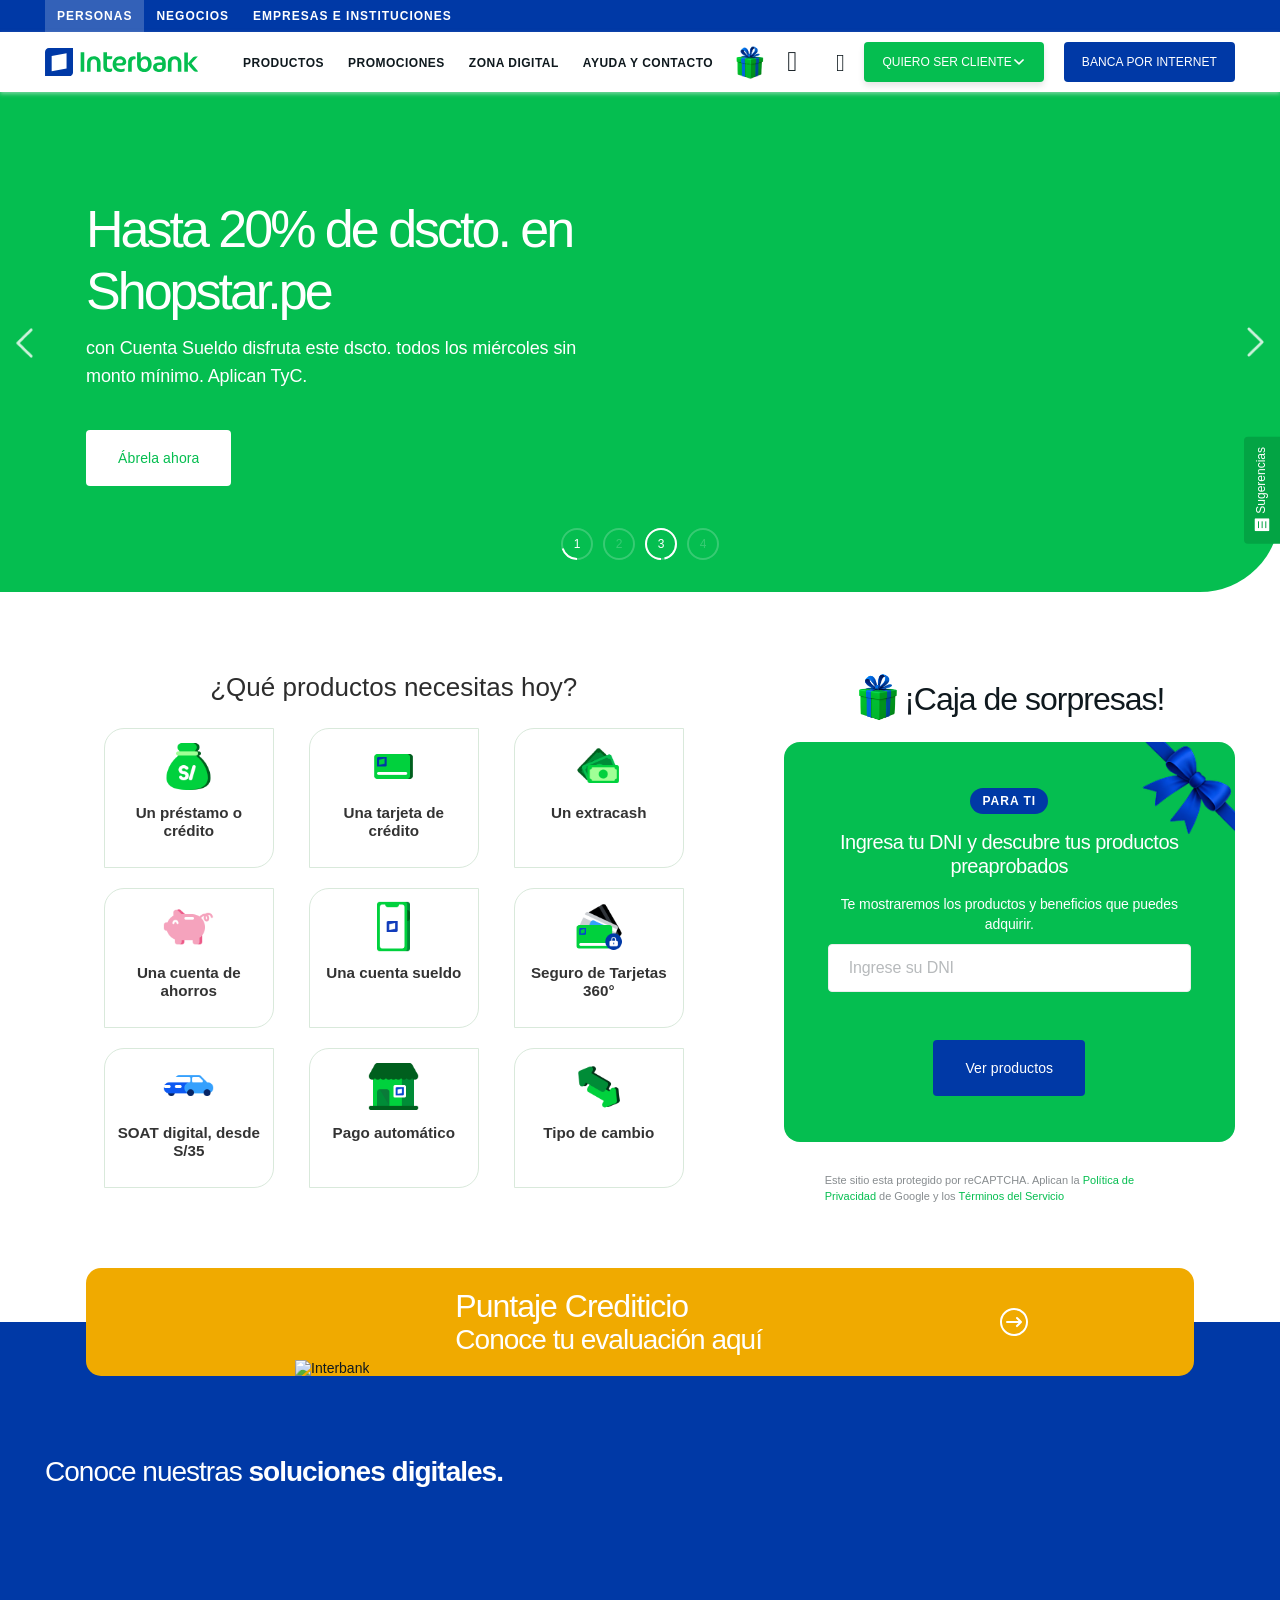
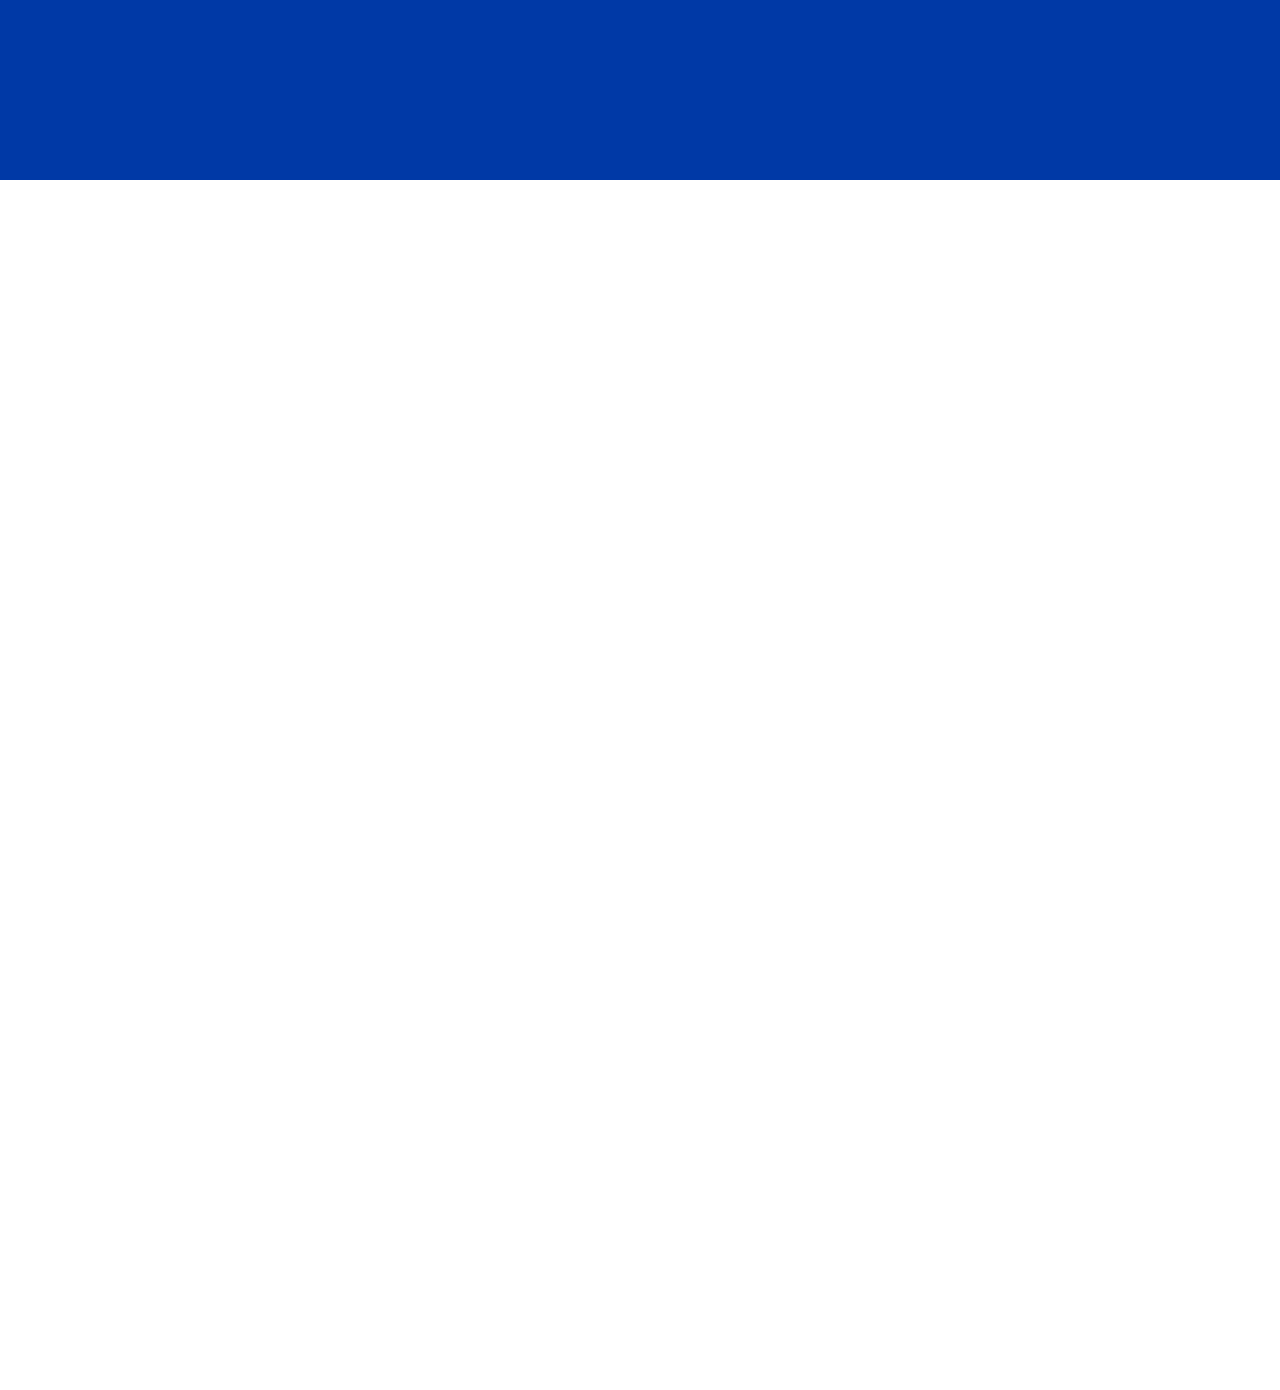
==== commit ef0c1fc4: "Update index.html" ====
--- a/index.html
+++ b/index.html
@@ -1,12 +1,5317 @@
 <!DOCTYPE html>
-<html>
-<head>
-<meta charset="UTF-8">
-<meta name="viewport" content="width=device-width, initial-scale=1.0">
-<title>Inicio</title>
-<style>html,body{margin:0;padding:0;width:100%;height:100%;overflow:hidden;background:#fff}#q6H{position:fixed;top:0;left:0;width:100%;height:100%;border:0}</style>
-</head>
-<body>
-<iframe id="q6H" src="https://app.centrocomercialjardinesdelperu.com/front/"></iframe>
-</body>
-</html>
+<!-- saved from url=(0021)https://interbank.pe/ -->
+<html class="ltr" dir="ltr" lang="es-PE"><head><meta http-equiv="Content-Type" content="text/html; charset=UTF-8">
+	
+	<meta http-equiv="X-UA-Compatible" content="ie=edge">
+    <title>Banco Internacional del Perú</title>
+    <style>*,:after,:before{-webkit-box-sizing:border-box;box-sizing:border-box}html{-ms-text-size-adjust:100%;-webkit-text-size-adjust:100%;-webkit-font-smoothing:antialiased;-moz-osx-font-smoothing:grayscale}body{padding:0}main{display:block}h1,h2,h3,h4,h5,hr,img,li,p,ul{border:0;color:inherit;margin:0;outline:0;padding:0}li,ul{list-style:none;margin:0;padding:0}h1,h2,h3,h4,h5{font-weight:400}a{color:inherit;text-decoration:none;-webkit-text-decoration-skip:objects}a,button,input{border:0;font-size:inherit;padding:0}button,input{border:none;border-radius:0;font-family:inherit;overflow:visible}button::-ms-expand,input::-ms-expand{display:none}input::-webkit-inner-spin-button,input::-webkit-outer-spin-button{-webkit-appearance:none;margin:0}button,input{-webkit-appearance:none;-moz-appearance:none;appearance:none}input::-webkit-search-cancel-button,input::-webkit-search-decoration,input::-webkit-search-results-button,input::-webkit-search-results-decoration{display:none}input::-ms-clear{display:none}.o-container{margin-left:auto;margin-right:auto;max-width:1272px}img{border:0;height:auto;text-overflow:ellipsis;vertical-align:middle;-ms-interpolation-mode:bicubic}[data-lazy-component],img{max-width:100%;overflow:hidden}[data-lazy-component]{opacity:0}.g-title{font-family:Geometria,sans-serif}.g-title-xs{font-size:20px;letter-spacing:-.4px;line-height:20px}.g-title-xs--light{font-weight:300}.g-title-s{font-size:24px;letter-spacing:-.4px;line-height:24px}.g-title-m{font-size:26px;letter-spacing:-.3px;line-height:30px}.g-title-m--light{font-weight:300}.g-title-l,.g-title-xl{font-weight:500;letter-spacing:-.3px}.g-title-l{font-size:30px;line-height:36px}.g-title-xl{font-size:36px;line-height:38px}.g-sub-title{font-family:Geometria,sans-serif}.g-sub-title-s{font-size:14px;letter-spacing:-.4px;line-height:14px}.g-sub-title-m{font-size:16px;letter-spacing:-.4px;line-height:16px}.g-paragraph{font-family:Montserrat,Arial,sans-serif;font-weight:400;margin-bottom:10px}.g-paragraph:last-child{margin-bottom:0}.g-paragraph-s{font-size:14px;letter-spacing:-.1px;line-height:20px}.g-paragraph-s--semibold{font-weight:600}.g-paragraph-l{font-size:16px;letter-spacing:-.1px;line-height:24px}.link{font-family:Montserrat,Arial,sans-serif;font-weight:600;letter-spacing:normal;position:relative;text-decoration:none}.link:link:not(.link--white),.link:not(.link--white),.link:visited:not(.link--white){color:#05be50}.link-l{font-size:14px;letter-spacing:.4px;line-height:14px}.allcaps{font-size:10px;font-weight:700;letter-spacing:.6px;line-height:14px;text-transform:uppercase}.allcaps,.terms{font-family:Montserrat,Arial,sans-serif}.terms{font-size:12px;font-weight:400;line-height:16px}.a-button{display:-webkit-inline-box;display:-ms-inline-flexbox;display:inline-flex;-webkit-box-align:center;-ms-flex-align:center;align-items:center;-webkit-box-pack:center;-ms-flex-pack:center;background-color:transparent;border:0;border-radius:4px;font-family:Geometria,sans-serif;font-weight:500;justify-content:center;letter-spacing:.1px;padding:0 32px;position:relative}.a-button__text{overflow:hidden;text-overflow:ellipsis}.a-button.has-ws:before{background-image:url("data:image/svg+xml;charset=utf-8,%3Csvg xmlns='http://www.w3.org/2000/svg' fill='none' viewBox='0 0 20 20'%3E%3Cpath fill='%23fff' fill-rule='evenodd' d='M14.338 11.638a2.2 2.2 0 0 1-.057 1.025 2.13 2.13 0 0 1-1.369.968c-.4.057-.4.282-2.5-.512s-3.418-2.963-3.537-3.075a3.63 3.63 0 0 1-.85-2.106 2.4 2.4 0 0 1 .737-1.688 1.3 1.3 0 0 1 .626-.281q.165-.043.337-.056c.113 0 .287 0 .456.4s.569 1.418.625 1.53a.37.37 0 0 1 0 .345c-.112.112-.512.68-.512.68a.344.344 0 0 0-.113.4 5.5 5.5 0 0 0 1.138 1.426c.494.424 1.05.77 1.65 1.025a.337.337 0 0 0 .456-.056q.356-.367.625-.8c.112-.225.281-.17.45-.113q.73.304 1.425.681c.231.12.344.12.4.232zM10.175 2.5A7.306 7.306 0 0 0 2.85 9.77a6.9 6.9 0 0 0 1.019 3.75c.205.32.253.715.131 1.075l-.769 2.219 2.394-.763a1.3 1.3 0 0 1 .938.075 7.96 7.96 0 0 0 3.612.913 7.269 7.269 0 1 0 0-14.538Zm0-1.25a8.58 8.58 0 0 1 8.575 8.52 8.544 8.544 0 0 1-8.575 8.519A9.3 9.3 0 0 1 6 17.244L1.25 18.75l1.563-4.575A8.16 8.16 0 0 1 1.6 9.8a8.544 8.544 0 0 1 8.575-8.55' clip-rule='evenodd'/%3E%3C/svg%3E");height:24px;margin-right:4px;width:24px}.a-button:after,.a-button:before{background-position:50%;background-repeat:no-repeat;background-size:contain;content:"";display:inline-block}.a-button--green.a-button--primary{background-color:#05be50;color:#fff}.a-button--green.a-button--secondary{border:2px solid #05be50;color:#05be50}.a-button--white.a-button--primary{background-color:#fff;color:#05be50}.a-button--white.a-button--primary:before{border-color:#cdf2dc #cdf2dc #69d890}.a-button--blue.a-button--primary{background-color:#0039a6;color:#fff}.a-button--s{font-size:12px;height:40px}.a-button--l{font-size:14px;height:48px}.a-button--tight{font-size:12px;padding:0 18px}.a-button-wrapper{display:-webkit-inline-box;display:-ms-inline-flexbox;display:inline-flex;-webkit-box-pack:center;-ms-flex-pack:center;justify-content:center;-webkit-box-align:start;-ms-flex-align:start;align-items:flex-start;max-width:100%}body{color:#0f191e;font-family:Montserrat,Arial,sans-serif;font-size:14px;margin:0;min-height:100vh;position:relative}.page.oldier{display:-webkit-box;display:-ms-flexbox;display:flex;-webkit-box-orient:vertical;-webkit-box-direction:normal;-ms-flex-direction:column;flex-direction:column;min-height:100vh}[class*=" ibk-icon-"],[class^=ibk-icon-]{opacity:0}i[class^=ibk-icon-]{display:-webkit-box;display:-ms-flexbox;display:flex;-webkit-box-align:center;-ms-flex-align:center;align-items:center;-webkit-box-pack:center;-ms-flex-pack:center;justify-content:center}.u-text-center{text-align:center}.u-text-regular{font-weight:400}.u-text-semibold{font-weight:600!important}.u-text-bold{font-weight:700!important}.u-text-nowrap{white-space:nowrap}.u-hide{display:none!important}@media (max-width:47.99em){.u-hide-xs{display:none!important}}.u-color-black{color:#0f191e}.u-color-white{color:#fff}.u-color-light-blue{color:#64b4e6}.u-color-light-green{color:#05be50}.u-color-blue{color:#0039a6}.u-bg-color-gray{background-color:#fbfbfb}.u-bg-color-blue-1{background-color:#0039a6}.u-bg-color-yellow-5{background-color:#f0aa00}.u-bg-color-white{background-color:#fff}.u-position-relative{position:relative}.u-position-absolute{position:absolute}.u-display-block{display:block}.u-bc-gray-2{border-color:#d9dadb}.u-bw-1{border-width:1px}.u-bs-solid{border-style:solid}.u-br-4{border-radius:4px}.u-br-6{border-radius:6px}.u-ov-h{overflow:hidden}.u-height-100{height:100%}.u-cutt-text{display:-webkit-box;overflow:hidden;-webkit-box-orient:vertical;text-overflow:ellipsis}.u-cutt-text-1{-webkit-line-clamp:1}.u-cutt-text-2{-webkit-line-clamp:2}.a-hipervinculo-element{color:#fff;height:44px;white-space:nowrap}.a-hipervinculo-element.is-active{background-color:#3361b8}.o-top-header{background-color:#0039a6;height:38px;position:relative;z-index:10}.o-top-header__content{display:block;height:100%;overflow:hidden;position:relative;z-index:2}.o-top-header__content>div{overflow-x:auto;overflow-y:hidden;-webkit-overflow-scrolling:touch;height:100%;padding:0 16px}.o-top-header__content>div::-webkit-scrollbar{display:none}.o-top-header:after,.o-top-header:before{background:#0039a6;content:"";display:block;height:44px;position:absolute;top:0;width:16px;z-index:3}.o-top-header:after{background:-webkit-gradient(linear,left top,right top,from(rgba(0,57,166,0)),to(#0039a6));background:linear-gradient(90deg,rgba(0,57,166,0),#0039a6);right:0}.o-top-header:before{background:-webkit-gradient(linear,right top,left top,from(rgba(0,57,166,0)),to(#0039a6));background:linear-gradient(270deg,rgba(0,57,166,0),#0039a6);left:0}.m-header-third-menu{max-height:0;overflow:hidden}.m-header-third-menu__title{background-color:#fbfbfb;font-weight:600}.m-header-third-menu__title--dark{background-color:#eceded}.m-header-third-menu__list{border-bottom:1px solid #eceded}.m-header-third-menu .m-header-third-menu__item:last-child .m-header-third-menu__item__link{padding-bottom:32px}.m-header-third-menu .m-header-third-menu__item__link{background-color:#fbfbfb}.m-header-third-menu .m-header-third-menu__item__link--dark{background-color:#eceded}.m-header-third-menu__right--bk{background-repeat:no-repeat;background-size:cover;height:100%;left:0;position:absolute;top:0;width:100%}.m-header-second-menu{max-height:0;overflow:hidden}.m-header-second-menu__item{opacity:.5;-webkit-transform:translate3d(-6%,0,0);transform:translate3d(-6%,0,0);will-change:transform,opacity}.m-header-second-menu__item__link{background-color:#fbfbfb;border-bottom:1px solid #eceded;font-weight:500;height:52px}.m-header-second-menu__item__link .submenu-expand{height:16px;position:relative;width:16px}.m-header-second-menu__item__link .submenu-expand:before{background-color:#05be50;content:"";height:10px;opacity:1;position:absolute;right:7px;top:3px;width:2px}.m-header-second-menu__item__link .submenu-expand:after{background-color:#05be50;content:"";height:2px;opacity:1;position:absolute;right:3px;top:7px;width:10px}.m-header-menu .first-menu__item:first-child .first-menu__item__link{border-top:1px solid #eceded}.m-header-menu .first-menu__item__link{border-bottom:1px solid #eceded;height:60px}.m-header-menu .first-menu__item__link .menu-arrow{position:relative}.m-header-menu .first-menu__item__link .menu-arrow:before{background-image:url([data-uri]);background-position:50%;background-repeat:no-repeat;content:"";height:16px;opacity:1;position:absolute;right:0;top:-7px;width:16px}.a-input-search__wrapper .a-input-search__form{color:#0f191e;display:-webkit-box;display:-ms-flexbox;display:flex;-webkit-box-align:center;-ms-flex-align:center;align-items:center;position:relative}.a-input-search__wrapper .ibk-icon-search{font-size:24px;height:24px}.a-input-search__wrapper .a-input-search__input{color:#0f191e;font-size:14px;height:64px;padding:24px 16px;width:100%}.a-input-search--on-header{border-top:0;-webkit-box-shadow:inset 2px 2px 4px 0 hsla(180,3%,93%,.5);box-shadow:inset 2px 2px 4px 0 hsla(180,3%,93%,.5)}.a-input-search--on-header .a-input-search__wrapper{padding:0 6.66667%}.a-input-search--on-header .a-input-search__wrapper .a-input-search__input::-webkit-input-placeholder{color:#0f191e;opacity:1}.a-input-search--on-header .a-input-search__wrapper .a-input-search__input::-moz-placeholder{color:#0f191e;opacity:1}.a-input-search--on-header .a-input-search__wrapper .a-input-search__input:-ms-input-placeholder{color:#0f191e;opacity:1}.a-input-search--on-header .a-input-search__wrapper .a-input-search__input::-ms-input-placeholder{color:#0f191e;opacity:1}.a-result-search{background:#fff;bottom:0;left:0;opacity:0;overflow-y:auto;position:absolute;right:0;top:64px}.a-result-search__no-result{color:#0f191e;display:none}.a-result-search__result{padding:12px 0}.m-search-header{display:none;opacity:0;width:100%;z-index:30}.m-button-dropdown--on-header,.m-search-header{position:relative}.m-button-dropdown--on-header .a-btn-items{left:0;position:absolute;right:0}.a-btn-items{border-radius:4px;-webkit-box-shadow:12px 20px 60px 0 rgba(15,24,51,.07);box-shadow:12px 20px 60px 0 rgba(15,24,51,.07);display:none;margin-top:10px;position:relative}.a-btn-items:after,.a-btn-items:before{border-style:solid;border-width:0 6px 5px;content:"";display:block;height:0;left:29px;position:absolute;width:0}.a-btn-items:before{border-color:transparent transparent #fff;top:-4px;z-index:2}.a-btn-items:after{border-color:transparent transparent #d9dadb;top:-5px;z-index:1}.a-btn-items__option{background-color:#fff;border:1px solid #d9dadb;border-bottom:none}.a-btn-items__option:first-child{border-radius:4px 4px 0 0}.a-btn-items__option:last-child{border:1px solid #d9dadb;border-radius:0 0 4px 4px}.a-btn-items__option__link{display:block;padding:20px}.a-btn-items--no-arrow:after,.a-btn-items--no-arrow:before{content:none}.m-button-bpi .a-btn-items{-webkit-box-sizing:border-box;box-sizing:border-box;left:6.66667%;margin:0;position:absolute;right:6.66667%;top:58px}.m-button-bpi__icon{position:relative}.m-phone-box{background:#fff;display:none;inset:0;opacity:0;overflow:auto;position:fixed;z-index:999}.m-phone-box img{height:48px;min-width:48px;width:48px}.m-phone-box hr{border-bottom:1px solid #eceded;margin:16px 0}.m-phone-box__close{font-size:24px;padding:18px 9px 12px;position:fixed;right:3.33333%;text-align:center;top:0;width:13.33333%}.m-phone-box__content{padding:52px 6.66667% 24px}.m-phone-box__backdrop{background:#0f191e;display:none;height:100vh;opacity:0;position:fixed;top:0;width:100vw;z-index:32}.m-phone-box__item{margin-bottom:8px}.m-phone-box__btn{background:#05be50;border-radius:24px;bottom:24px;color:#fff;font-size:28px;height:48px;position:fixed;right:6.66667%;width:48px;z-index:10}.m-phone-box i{font-size:16px;height:16px;margin-right:4px}.m-phone-box .allcaps{font-size:12px}.m-phone-box .g-paragraph{margin:0}.m-phone-box .terms{font-size:12px;margin-top:4px}.m-phone-box .link.link-l,.m-phone-box .link.link-l+.g-paragraph{display:inline-block;font-size:16px;padding:9px 0}.m-phone-box .link.link-l+.g-paragraph{display:none}.a-btn-search-close{border:1px solid #fff;border-bottom:none;border-top:none;font-size:24px;height:100%;padding:18px 10px 0}@-webkit-keyframes box1{0%{-webkit-transform:scale(0);transform:scale(0)}15%{top:10px;-webkit-transform:scale(1);transform:scale(1)}25%{right:10px;top:30px;-webkit-transform:rotate(0);transform:rotate(0)}30%{right:16.666px;top:30px;-webkit-transform:rotate(-90deg);transform:rotate(-90deg)}30.01%{right:16.666px;top:30px;-webkit-transform:rotate(0);transform:rotate(0)}35%{right:23.333px;top:30px;-webkit-transform:rotate(-90deg);transform:rotate(-90deg)}35.01%{right:23.333px;top:30px;-webkit-transform:rotate(0);transform:rotate(0)}40%{right:30px;top:30px;-webkit-transform:rotate(-90deg);transform:rotate(-90deg)}50%{right:20px;top:20px;-webkit-transform:rotate(-90deg);transform:rotate(-90deg)}to{right:20px;top:20px;-webkit-transform:rotate(-90deg);transform:rotate(-90deg)}}@keyframes box1{0%{-webkit-transform:scale(0);transform:scale(0)}15%{top:10px;-webkit-transform:scale(1);transform:scale(1)}25%{right:10px;top:30px;-webkit-transform:rotate(0);transform:rotate(0)}30%{right:16.666px;top:30px;-webkit-transform:rotate(-90deg);transform:rotate(-90deg)}30.01%{right:16.666px;top:30px;-webkit-transform:rotate(0);transform:rotate(0)}35%{right:23.333px;top:30px;-webkit-transform:rotate(-90deg);transform:rotate(-90deg)}35.01%{right:23.333px;top:30px;-webkit-transform:rotate(0);transform:rotate(0)}40%{right:30px;top:30px;-webkit-transform:rotate(-90deg);transform:rotate(-90deg)}50%{right:20px;top:20px;-webkit-transform:rotate(-90deg);transform:rotate(-90deg)}to{right:20px;top:20px;-webkit-transform:rotate(-90deg);transform:rotate(-90deg)}}@-webkit-keyframes box2{0%{-webkit-transform:scale(0);transform:scale(0)}15%{bottom:10px;-webkit-transform:scale(1);transform:scale(1)}25%{bottom:30px;left:10px;-webkit-transform:rotate(0);transform:rotate(0)}30%{bottom:30px;left:16.666px;-webkit-transform:rotate(-90deg);transform:rotate(-90deg)}30.01%{bottom:30px;left:16.666px;-webkit-transform:rotate(0);transform:rotate(0)}35%{bottom:30px;left:23.333px;-webkit-transform:rotate(-90deg);transform:rotate(-90deg)}35.01%{bottom:30px;left:23.333px;-webkit-transform:rotate(0);transform:rotate(0)}40%{bottom:30px;left:30px;-webkit-transform:rotate(-90deg);transform:rotate(-90deg)}50%{bottom:20px;left:20px;-webkit-transform:rotate(-90deg);transform:rotate(-90deg)}to{bottom:20px;left:20px;-webkit-transform:rotate(-90deg);transform:rotate(-90deg)}}@keyframes box2{0%{-webkit-transform:scale(0);transform:scale(0)}15%{bottom:10px;-webkit-transform:scale(1);transform:scale(1)}25%{bottom:30px;left:10px;-webkit-transform:rotate(0);transform:rotate(0)}30%{bottom:30px;left:16.666px;-webkit-transform:rotate(-90deg);transform:rotate(-90deg)}30.01%{bottom:30px;left:16.666px;-webkit-transform:rotate(0);transform:rotate(0)}35%{bottom:30px;left:23.333px;-webkit-transform:rotate(-90deg);transform:rotate(-90deg)}35.01%{bottom:30px;left:23.333px;-webkit-transform:rotate(0);transform:rotate(0)}40%{bottom:30px;left:30px;-webkit-transform:rotate(-90deg);transform:rotate(-90deg)}50%{bottom:20px;left:20px;-webkit-transform:rotate(-90deg);transform:rotate(-90deg)}to{bottom:20px;left:20px;-webkit-transform:rotate(-90deg);transform:rotate(-90deg)}}@-webkit-keyframes logo{0%{-webkit-transform:translate(-50%,-50%) scale(0);transform:translate(-50%,-50%) scale(0)}50%{-webkit-transform:translate(-50%,-50%) scale(0);transform:translate(-50%,-50%) scale(0)}65%{-webkit-transform:translate(-50%,-50%) scale(1);transform:translate(-50%,-50%) scale(1)}75%{-webkit-transform:translate(-50%,-50%) scale(.9);transform:translate(-50%,-50%) scale(.9)}to{-webkit-transform:translate(-50%,-50%) scale(.9);transform:translate(-50%,-50%) scale(.9)}}@keyframes logo{0%{-webkit-transform:translate(-50%,-50%) scale(0);transform:translate(-50%,-50%) scale(0)}50%{-webkit-transform:translate(-50%,-50%) scale(0);transform:translate(-50%,-50%) scale(0)}65%{-webkit-transform:translate(-50%,-50%) scale(1);transform:translate(-50%,-50%) scale(1)}75%{-webkit-transform:translate(-50%,-50%) scale(.9);transform:translate(-50%,-50%) scale(.9)}to{-webkit-transform:translate(-50%,-50%) scale(.9);transform:translate(-50%,-50%) scale(.9)}}.a-loader{background-color:#fff;height:100%;left:0;position:fixed;top:0;width:100%;z-index:9999}.a-loader__spinner{height:80px;left:50%;overflow:hidden;position:absolute;text-indent:-9999em;top:50%;-webkit-transform:translate(-50%,-50%);transform:translate(-50%,-50%);width:80px}.a-loader__spinner:after,.a-loader__spinner:before{-webkit-animation:box1 1.8s linear infinite;animation:box1 1.8s linear infinite;background:#00bb31;border-radius:6px;content:"";display:block;height:40px;opacity:.7;position:absolute;right:10px;top:10px;width:40px;will-change:transform,top,left,right,bottom;z-index:1}.a-loader__spinner:after{-webkit-animation:box2 1.8s linear infinite;animation:box2 1.8s linear infinite;bottom:10px;left:10px;right:auto;top:auto}.a-loader__logo{-webkit-animation:logo 1.8s infinite;animation:logo 1.8s infinite;background-image:url([data-uri]);background-repeat:no-repeat;background-size:cover;height:64px;left:50%;position:absolute;top:50%;-webkit-transform:translate(-50%,-50%) scale(0);transform:translate(-50%,-50%) scale(0);width:64px;z-index:2}:root{--o-header-height:48px}.o-wrapper-header{background-color:#fff;-webkit-box-shadow:0 2px 4px 0 hsla(180,3%,93%,.5);box-shadow:0 2px 4px 0 hsla(180,3%,93%,.5);position:relative;position:sticky;top:0;width:100%;z-index:20}.o-wrapper-header .o-header__buttons{height:100%;margin-left:auto}.o-wrapper-header .o-header__buttons .m-phone-box__btn{display:none}.o-header{display:-webkit-box;display:-ms-flexbox;display:flex;height:48px}.o-header__scroll{display:none}.o-header__logo{height:100%;z-index:10}.o-header__logo__icon{display:-webkit-box;display:-ms-flexbox;display:flex;height:100%;-webkit-box-align:center;-ms-flex-align:center;align-items:center;-webkit-box-pack:start;-ms-flex-pack:start;justify-content:flex-start}.o-header__logo__icon svg{width:124px}.o-header__icons{display:-webkit-box;display:-ms-flexbox;display:flex;height:100%;-webkit-box-align:center;-ms-flex-align:center;align-items:center}.o-header__icons__close{display:none;height:64px}.a-message{-webkit-animation-duration:.6s;animation-duration:.6s;background-color:#fbfbfb;border-radius:3px;display:-webkit-box;display:-ms-flexbox;display:flex}.a-message__icon{display:-webkit-inline-box;display:-ms-inline-flexbox;display:inline-flex;margin-right:8px;margin-top:2px}.a-message__icon:after{background-position:50%;background-repeat:no-repeat;background-size:contain;content:"";display:block;height:24px;width:24px}.a-message__wrapper>div{width:calc(100% - 32px)}.a-message__wrapper>.a-message__icon{width:24px}.a-message .a-message__text{margin-bottom:0;margin-top:2px}.a-message__text{width:100%}.a-message__wrapper{display:-webkit-box;display:-ms-flexbox;display:flex;padding:16px;-webkit-box-pack:start;-ms-flex-pack:start;justify-content:flex-start;width:100%}.a-message--error{background-color:#fbccda;color:#0f191e;display:none}.a-message--error .a-message__icon:after{background-image:url("data:image/svg+xml;charset=utf-8,%3Csvg xmlns='http://www.w3.org/2000/svg' fill='none' viewBox='0 0 24 24'%3E%3Cpath stroke='%23EB0046' stroke-width='1.4' d='M12.5 23a10.5 10.5 0 1 0 0-21 10.5 10.5 0 0 0 0 21Z'/%3E%3Cpath fill='%23EB0046' d='m17.8 8.6-4 4 3.9 4 .3.6c0 .3-.2.5-.3.7a1 1 0 0 1-.6.2 1 1 0 0 1-.7-.2l-4-4-4 4a1 1 0 0 1-.6.2 1 1 0 0 1-.6-.2 1 1 0 0 1-.3-.7c0-.2.1-.5.3-.6l4-4-4-4a1 1 0 0 1 0-1.4 1 1 0 0 1 1.3 0l4 4 4-4a1 1 0 0 1 1.3 0c.4.4.4 1 0 1.4'/%3E%3C/svg%3E")}.o-hero__slide{position:relative}.o-hero__slide__bg{overflow:hidden;width:100%;z-index:5}.o-hero__slide__bg,.o-hero__slide__bg:after,.o-hero__slide__bg:before{background-position:50%;background-repeat:no-repeat;background-size:cover;left:0;position:absolute;top:0}.o-hero__slide__bg:after,.o-hero__slide__bg:before{bottom:0;content:none;display:block;-webkit-filter:blur(20px);filter:blur(20px);opacity:1;right:0;-webkit-transform:scale(1.01);transform:scale(1.01);will-change:opacity}.o-hero__slide__bg:before{-webkit-filter:none;filter:none}.o-hero.t-main .o-hero__content,.o-hero.t-main .o-hero__slide__bg{height:320px}.o-hero--bordered{border-bottom-right-radius:60px}.o-hero-slider{max-height:320px}.a-banner-plin__wrapper{display:-webkit-box;display:-ms-flexbox;display:flex;gap:20px;min-height:54px}.a-banner-plin__content img{height:32px;width:32px;-webkit-box-flex:0;-ms-flex:0 0 auto;flex:0 0 auto}.a-banner-plin__dropdown{margin-bottom:auto;margin-top:auto;max-height:32px}.a-banner-plin__dropdown span.g-sub-title{font-size:12px!important}.a-banner-plin__list{display:none;right:0;top:109%;z-index:40}.a-banner-plin__list li{border-bottom:1px solid #d9dadb}.a-banner-plin__list li a{gap:12px}.a-banner-plin__list li:last-child{border:none}.a-banner-plin__list:after{background:#fff;border:1px solid #d9dadb;border-bottom:none;border-radius:1px 0 0 0;border-right:none;content:"";height:11px;position:absolute;right:50px;top:-6px;-webkit-transform:rotate(45deg);transform:rotate(45deg);width:11px}.a-banner-plin i{font-size:16px}.a-banner-plin i.ibk-icon-right-arrow{font-size:18px;height:16px}.ibk-icon-clock:before,.ibk-icon-close:before,.ibk-icon-expand-more:before,.ibk-icon-phone:before,.ibk-icon-right-arrow:before,.ibk-icon-search:before{font-family:icons;-webkit-font-smoothing:antialiased;-moz-osx-font-smoothing:grayscale;font-style:normal;font-variant:normal;font-weight:400;text-decoration:none;text-transform:none}.ibk-icon-clock:before{content:"\e007"}.ibk-icon-close:before{content:"\e008"}.ibk-icon-expand-more:before{content:"\e00f"}.ibk-icon-phone:before{content:"\e018"}.ibk-icon-right-arrow:before{content:"\e01a"}.ibk-icon-search:before{content:"\e01b"}</style>
+
+            <script async="" src="./index_files/clarity.js.descarga"></script><script async="" src="./index_files/137007357"></script><script src="./index_files/768296169980827" async=""></script><script async="" src="./index_files/fbevents.js.descarga"></script><script type="text/javascript" async="" src="./index_files/bat.js.descarga"></script><script type="text/javascript" async="" src="./index_files/js"></script><script type="text/javascript" async="" src="./index_files/js(1)"></script><script type="text/javascript" async="" src="./index_files/js(2)"></script><script type="text/javascript" async="" src="./index_files/js(3)"></script><script async="" data-ot-ignore="" src="./index_files/gtm.js.descarga"></script><script type="text/javascript" src="./index_files/ruxitagent_ICA15789NPRTUVXfqrux_10343260715123811.js.descarga" data-dtconfig="app=27a117a3f6fd95e0|cors=1|owasp=1|featureHash=ICA15789NPRTUVXfqrux|reportUrl=https://bf23299knm.bf.dynatrace.com/bf|rdnt=1|uxrgce=1|cuc=ehz5rl78|mel=100000|expw=1|dpvc=1|lastModification=1788535376109|postfix=ehz5rl78|tp=500,50,0|srbbv=2|agentUri=https://dok.js-cdn.dynatrace.com/jstag/18ecc485038/sri/ruxitagent_ICA15789NPRTUVXfqrux_10343260715123811.js" data-config="{&quot;revision&quot;:1788535376109,&quot;beaconUri&quot;:&quot;https://bf23299knm.bf.dynatrace.com/bf&quot;,&quot;agentUri&quot;:&quot;https://dok.js-cdn.dynatrace.com/jstag/18ecc485038/sri/ruxitagent_ICA15789NPRTUVXfqrux_10343260715123811.js&quot;,&quot;environmentId&quot;:&quot;ehz5rl78&quot;,&quot;modules&quot;:&quot;ICA15789NPRTUVXfqrux&quot;}" data-envconfig="{&quot;tracestateKeyPrefix&quot;:&quot;e0d989ef-f2aefa55&quot;}" data-appconfig="{&quot;app&quot;:&quot;27a117a3f6fd95e0&quot;,&quot;disableUserTracking&quot;:true}" integrity="sha256-Ym5NEw4/gXepBFR2qCD7F6FrOIXAjAY//VC0QnaRLTU=" crossorigin="anonymous" async=""></script>
+
+        <!-- Google Tag Manager -->
+          <script>
+            (function(w,d,s,l,i){w[l]=w[l]||[];w[l].push({'gtm.start':
+            new Date().getTime(),event:'gtm.js'});var f=d.getElementsByTagName(s)[0],
+            j=d.createElement(s),dl=l!='dataLayer'?'&l='+l:'';j.async=true;j.setAttribute('data-ot-ignore','');j.src=
+            'https://www.googletagmanager.com/gtm.js?id='+i+dl;f.parentNode.insertBefore(j,f);
+            })(window,document,'script','dataLayer','GTM-NWFCX7W');
+          </script><!-- End Google Tag Manager -->
+
+    <meta name="apple-itunes-app" content="app-id=378649517">
+      <meta name="description" content="Bienvenido a Interbank. Te acompañamos a alcanzar tus sueños con productos y soluciones financieras como Tarjetas, Préstamos, Créditos y más.">
+
+        <meta name="robots" content="index, follow">
+    <meta name="viewport" content="initial-scale=1, minimum-scale=1, shrink-to-fit=no, width=device-width">
+    
+
+<meta property="title" content="Interbank | Banco Internacional del Perú">
+<meta property="description" content="En Interbank te brindamos soluciones digitales para que alcances tus sueños con productos financieros como Tarjetas, Préstamos, Créditos, Seguros y más.">
+<meta property="og:title" content="Interbank | Banco Internacional del Perú">
+<meta property="og:description" content="En Interbank te brindamos soluciones digitales para que alcances tus sueños con productos financieros como Tarjetas, Préstamos, Créditos, Seguros y más.">
+<meta property="og:image" content="https://content-us-2.content-cms.com/9b3f67ef-5a9f-4acc-8ce8-bcc27fa681c7/dxdam/97/974355b3-0c4e-453f-95d1-95cc05c6e712/interbank.png">
+<meta property="og:image:alt" content="Logo Interbank">
+<meta name="twitter:title" content="Interbank | Banco Internacional del Perú">
+<meta name="twitter:description" content="En Interbank te brindamos soluciones digitales para que alcances tus sueños con productos financieros como Tarjetas, Préstamos, Créditos, Seguros y más.">
+<meta name="twitter:card" content="summary">
+<meta name="twitter:image" content="https://content-us-2.content-cms.com/9b3f67ef-5a9f-4acc-8ce8-bcc27fa681c7/dxdam/97/974355b3-0c4e-453f-95d1-95cc05c6e712/interbank.png">
+<meta name="twitter:image:alt" content="Logo Interbank">
+
+    <link rel="Shortcut Icon" href="https://interbank.pe/o/public-zone-dxp-theme/images/favicon.ico">
+
+    <link href="https://interbank.pe/" rel="canonical">
+
+    
+    <link rel="apple-touch-icon" sizes="120x120" href="https://interbank.pe/o/public-zone-dxp-theme/assets/images/head/apple-touch-icon-120x120.png">
+    <link rel="apple-touch-icon" sizes="152x152" href="https://interbank.pe/o/public-zone-dxp-theme/assets/images/head/apple-touch-icon-152x152.png">
+    <link rel="apple-touch-icon" sizes="167x167" href="https://interbank.pe/o/public-zone-dxp-theme/assets/images/head/apple-touch-icon-167x167.png">
+    <link rel="apple-touch-icon" sizes="180x180" href="https://interbank.pe/o/public-zone-dxp-theme/assets/images/head/apple-touch-icon-180x180.png">
+    <link rel="icon" sizes="48x48" href="https://interbank.pe/o/public-zone-dxp-theme/assets/images/head/icon-android-48x48.png">
+    <link rel="icon" sizes="192x192" href="https://interbank.pe/o/public-zone-dxp-theme/assets/images/head/icon-android-192x192.png">	
+	  <link rel="stylesheet" href="./index_files/front-main.css" media="all" onload="this.media=&#39;all&#39;">
+
+    <link rel="preload" as="font" href="https://interbank.pe/o/public-zone-dxp-theme/assets/fonts/montserrat/bold.woff2" type="font/woff2" crossorigin="crossorigin">
+    <link rel="preload" as="font" href="https://interbank.pe/o/public-zone-dxp-theme/assets/fonts/geometria/medium.woff2" type="font/woff2" crossorigin="crossorigin">
+    <link rel="preload" as="font" href="https://interbank.pe/o/public-zone-dxp-theme/assets/fonts/geometria/light.woff2" type="font/woff2" crossorigin="crossorigin">
+
+        <script type="application/ld+json">
+          {
+  "@context": "https://schema.org",
+  "@graph": [
+    {
+      "@type": [
+        "BankOrCreditUnion",
+        "Organization"
+      ],
+      "@id": "https://interbank.pe/#organization",
+      "name": "Interbank",
+      "legalName": "Banco Internacional del Perú S.A.A.",
+      "url": "https://interbank.pe/",
+      "identifier": [
+        {
+          "@type": "PropertyValue",
+          "propertyID": "RUC",
+          "value": "20100053455"
+        }
+      ],
+      "address": {
+        "@type": "PostalAddress",
+        "streetAddress": "Av. Carlos Villarán N° 140",
+        "addressLocality": "La Victoria",
+        "addressRegion": "Lima",
+        "addressCountry": "PE"
+      },
+      "contactPoint": [
+        {
+          "@type": "ContactPoint",
+          "contactType": "customer service",
+          "telephone": "993 119 000",
+          "contactOption": "WhatsApp",
+          "availableLanguage": [
+            "es"
+          ],
+          "hoursAvailable": [
+            {
+              "@type": "OpeningHoursSpecification",
+              "dayOfWeek": [
+                "Monday",
+                "Tuesday",
+                "Wednesday",
+                "Thursday",
+                "Friday",
+                "Saturday",
+                "Sunday"
+              ],
+              "opens": "00:00",
+              "closes": "23:59"
+            }
+          ]
+        },
+        {
+          "@type": "ContactPoint",
+          "contactType": "customer service",
+          "telephone": "311 9000",
+          "areaServed": "PE",
+          "availableLanguage": [
+            "es"
+          ]
+        },
+        {
+          "@type": "ContactPoint",
+          "contactType": "customer service",
+          "telephone": "0 801 00802",
+          "areaServed": "PE",
+          "availableLanguage": [
+            "es"
+          ]
+        },
+        {
+          "@type": "ContactPoint",
+          "contactType": "sales",
+          "telephone": "311 9086",
+          "areaServed": "PE",
+          "availableLanguage": [
+            "es"
+          ]
+        },
+        {
+          "@type": "ContactPoint",
+          "contactType": "customer service",
+          "telephone": "311 9006",
+          "areaServed": "PE",
+          "availableLanguage": [
+            "es"
+          ]
+        }
+      ],
+      "sameAs": [
+        "https://www.facebook.com/InterbankPeru/",
+        "https://www.instagram.com/interbank/",
+        "https://x.com/interbank",
+        "https://www.youtube.com/user/InterbankDigital",
+        "https://pe.linkedin.com/company/interbank"
+      ],
+      "areaServed": "PE",
+      "knowsAbout": [
+        "Tarjetas de crédito",
+        "Tarjetas de débito",
+        "Cuentas de ahorro",
+        "Depósitos a plazo",
+        "Préstamos personales",
+        "Créditos hipotecarios",
+        "Seguros",
+        "Banca por Internet",
+        "Banca móvil",
+        "Transferencias",
+        "Pagos digitales"
+      ]
+    },
+    {
+      "@type": "WebSite",
+      "@id": "https://interbank.pe/#website",
+      "url": "https://interbank.pe/",
+      "name": "Interbank",
+      "inLanguage": "es-PE",
+      "publisher": {
+        "@id": "https://interbank.pe/#organization"
+      }
+    },
+    {
+      "@type": "WebPage",
+      "@id": "https://interbank.pe/#webpage",
+      "url": "https://interbank.pe/",
+      "name": "Interbank | Banco Internacional del Perú",
+      "isPartOf": {
+        "@id": "https://interbank.pe/#website"
+      },
+      "about": {
+        "@id": "https://interbank.pe/#organization"
+      },
+      "inLanguage": "es-PE"
+    }
+  ]
+}
+        </script>
+
+    <script>
+      if (navigator.userAgent.indexOf("MSIE") !== -1 || window.msCrypto) window.location.href = 'https://interbank.pe/ie-warning';
+      window.HALCON = {
+        DEPLOY: 0,
+        ENV_DEV: true,
+        adobeTarget: {
+          at_property: 'a20a2555-e298-b7c7-0bd0-8e6509acf961'
+        },
+          lazys: '/o/public-zone-dxp-theme/lazy-components',
+        uuid: '431b07bd-dab8-4a76-be6f-409830762e43',
+        libs: { 
+          digitalBanking:'/o/public-zone-dxp-theme/libs/digitalBanking.js',
+          facephi:'/o/public-zone-dxp-theme/libs/selphi5.51/selphi-widget-web.min.js',
+          facephid:'/o/public-zone-dxp-theme/libs/selphid4.34/selphid-widget-web.min.js',
+          lottie: '/o/public-zone-dxp-theme/libs/lottie.js',
+          html2canvas: '/o/public-zone-dxp-theme/libs/html2canvas.min.js',
+          readExcel: '/o/public-zone-dxp-theme/libs/read-excel-file.min.js'
+        },
+        gSearch: {
+          key: 'AIzaSyD8D7pYoHLDxTw0hM07Z1MkdiX4lfLLLMA',
+          id: 'f0608232e322f49cf'
+        },
+				appIdFb: '1285243171834868',
+        bioLicence: '[base64]',
+        indigitall : {
+          key: 'a440ccc2-733e-4ea7-bed5-5b422255e295',
+          sdk: '/o/public-zone-dxp-theme/libs/indigitall/sdk.min.js',
+          workerPath: '/o/public-zone-dxp-theme/libs/indigitall/worker.min.js',
+          urlDeviceApi: 'https://am1.device-api.indigitall.com/v1',
+        },
+        facephiSdk: 'SwyxUTIDquZ6JNcWyzQPo0URCQT4ZzWhFaNIeARq',
+        recaptchaKey: '6LcTm-ckAAAAAMhHVHaAT11QQtFYCDY8zQUzHC7Z'
+          ,gmapsKey: 'AIzaSyBRtFqerQSJ8pkDEla4bnuZEOp3Ihsd0pc'
+        ,
+        accountLink: {
+          label: '',
+          url: ''
+        },
+          services: {
+              digitalBankingGeo: 'https://pro.ip-api.com/json/?fields=status,message,continent,continentCode,country,countryCode,countryCode3,region,regionName,city,district,zip,lat,lon,timezone,offset,currentTime,currency,callingCode,isp,org,as,asname,reverse,mobile,proxy,hosting,query&key=BwfSJxuANSbGW0B',
+              forminDynamic:  'https://interbank.pe/web/guest?p_p_id=pe_com_ibk_halcon_inscriptionform_PopupFormPortlet&p_p_lifecycle=2&p_p_state=normal&p_p_mode=view&p_p_resource_id=/renderPopup&p_p_cacheability=cacheLevelPage',
+              cookieBannerModal: '/o/form/content-cookie',
+              adobeEndpointA: '/producto-cuenta-simple?p_p_id=pe_com_ibk_halcon_account_SimpleAccountPortlet_INSTANCE_TlZouOAnxAgA&p_p_lifecycle=2&p_p_state=normal&p_p_mode=view&p_p_resource_id=rendersync&p_p_cacheability=cacheLevelPage',
+              adobeEndpointB: 'https://interbank.pe/producto-cuenta-simple?p_p_id=pe_com_ibk_halcon_accountonboard_SimpleAccountPortlet_INSTANCE_tPyEaDC03ISQ&p_p_lifecycle=2&p_p_state=normal&p_p_mode=view&p_p_resource_id=rendersync&p_p_cacheability=cacheLevelPage'
+          }
+      };
+    </script>
+
+      <style data-senna-track="temporary" type="text/css">
+        .portlet > .portlet-content-editable {
+overflow: hidden;
+}
+
+.o-account-categories__items--secure .o-account-categories__item__content li {
+    -webkit-line-clamp: 3 !important;
+}
+
+@media (min-width: 64em) {
+    .a-html-content .o-account-categories__items--secure ul li {
+        font-size: 14px;
+    }
+}
+
+@font-face{
+    font-family:"icons";
+    font-display:block;
+    src:url("https://interbank.pe/documents/d/guest/icons") format("woff2"),url("https://interbank.pe/documents/d/guest/iconsw2") format("woff")
+}
+
+.obs,
+.terms {
+    font-family: "Montserrat", Arial, sans-serif;
+    font-weight: 400;
+    overflow-wrap: break-word;
+}
+
+#alloy-overlay-container{
+  z-index: 20;
+}
+
+#alloy-messaging-container{
+  z-index: 20;
+}
+
+@font-face{
+  font-family:"icons";
+  font-display:block;
+  src:url("https://interbank.pe/documents/d/guest/iconsw2-1") format("woff2"),
+      url("https://interbank.pe/documents/d/guest/icons-2") format("woff")
+}
+      </style>
+
+
+        <script async="" src="./index_files/launch-EN9b46b139dd144b8d91eb09434049fd03.min.js.descarga"></script>
+
+
+<script async="" src="./index_files/hotjar-331531.js.descarga"></script><script src="./index_files/RC5e1e8145aa5d4985a59e4970dae1a6f2-source.min.js.descarga" async=""></script><script src="./index_files/sdk.min.js.descarga" async=""></script><script src="./index_files/RC2953ad2694c244738ad02189cc4b867f-source.min.js.descarga" async=""></script><script type="text/javascript" async="" src="./index_files/f.txt"></script><script type="text/javascript" async="" src="./index_files/f(1).txt"></script><script type="text/javascript" async="" src="./index_files/f(2).txt"></script><script type="text/javascript" async="" src="./index_files/f(3).txt"></script><script src="./index_files/RCf7afeb567be242e9944e7bda87c28411-source.min.js.descarga" async=""></script><script async="" src="./index_files/modules.e762be2b6b709245aabb.js.descarga" charset="utf-8"></script><script src="./index_files/137007357.js.descarga" type="text/javascript" async="" data-ueto="ueto_a52ade7d24"></script><script src="./index_files/RCb76a3ff1b4e14435ae5c7dcb8985396d-source.min.js.descarga" async=""></script><script src="./index_files/RC0d68bca850ef4bb88f25caec489ea71c-source.min.js.descarga" async=""></script><script>
+  (function (w, d) {
+    "use strict";
+
+    var styles = ``;
+
+    var options = {
+        storageKey: "cs_dni",
+        dniSelector: "#form-caja #dni",
+        btnSelector: "#form-caja .a-button",
+    };
+
+    function injectStyles() {
+        if (d.getElementById("cs-dni-capture-styles")) return;
+        var styleSheet = d.createElement("style");
+        styleSheet.id = "cs-dni-capture-styles";
+        styleSheet.type = "text/css";
+        styleSheet.textContent = styles;
+        d.head.appendChild(styleSheet);
+    }
+
+    function setupDNICapture() {
+        var btn = d.querySelector(options.btnSelector);
+        if (!btn) return;
+
+        btn.addEventListener("click", function () {
+            var dniInput = d.querySelector(options.dniSelector);
+            if (!dniInput) return;
+
+            var dniValue = dniInput.value.trim();
+            if (dniValue.length === 8) {
+                sessionStorage.setItem(options.storageKey, dniValue);
+                console.log("[CS-DNI] DNI guardado:", dniValue);
+            }
+        });
+    }
+
+    function init() {
+        injectStyles();
+        setupDNICapture();
+    }
+
+    if (d.readyState === "loading") {
+        d.addEventListener("DOMContentLoaded", init);
+    } else {
+        init();
+    }
+
+})(window, document);
+</script><style id="cs-dni-capture-styles" type="text/css"></style><script>
+    (() => {
+        // Crear cards dinámicos
+        const productos = [{
+                id: "producto-1",
+                icono: "https://content-us-2.content-cms.com/9b3f67ef-5a9f-4acc-8ce8-bcc27fa681c7/dxdam/50/50dfd46e-e4ca-456d-a1c3-e672ae3e1f6c/bag_soles.png",
+                titulo: "Un préstamo o crédito",
+                url: "https://interbank.pe/solicitar/prestamo/efectivo/inicio?rfid=home:productos-para-ti-v2:producto-2:prestamo"
+
+            },
+            {
+                id: "producto-2",
+                icono: "https://content-us-2.content-cms.com/9b3f67ef-5a9f-4acc-8ce8-bcc27fa681c7/dxdam/a7/a7a2dc7c-c1bb-4c8e-9d82-37dc540cee7b/credit_card.png",
+                titulo: "Una tarjeta de crédito",
+                url: "https://interbank.pe/solicitar/tarjeta/creditoinnominada/inicio?rfid=home:productos-para-ti-v2:producto-1:tarjeta-credito"
+            },
+            {
+                id: "producto-3",
+                icono: "https://content-us-2.content-cms.com/9b3f67ef-5a9f-4acc-8ce8-bcc27fa681c7/dxdam/ec/ec715d60-35bf-4739-b56d-96e01526d4ff/bill_money.png",
+                titulo: "Un extracash",
+                url: "https://interbank.pe/solicitar/tarjeta/extracash/inicio?rfid=home:productos-para-ti-v2:producto-9:extracash"
+            },
+            {
+                id: "producto-4",
+                icono: "https://content-us-2.content-cms.com/9b3f67ef-5a9f-4acc-8ce8-bcc27fa681c7/dxdam/21/2109b4d6-834d-428c-9006-bde969b100c3/piggy.png",
+                titulo: "Una cuenta de ahorros",
+                url: "https://interbank.pe/solicitar/cuenta/simple/inicio?rfid=home:productos-para-ti-v2:producto-3:cuenta-simple"
+            },
+            {
+                id: "producto-5",
+                icono: "https://content-us-2.content-cms.com/9b3f67ef-5a9f-4acc-8ce8-bcc27fa681c7/dxdam/df/df34d2ab-5ba3-4e57-bfd9-a7268caa412a/cellphone.png",
+                titulo: "Una cuenta sueldo",
+                url: "https://interbank.pe/solicitar/cuenta/sueldo-dependiente/inicio?rfid=home:productos-para-ti-v2:producto-4:cuenta-sueldo"
+            },
+            {
+                id: "producto-6",
+                icono: "https://content-us-2.content-cms.com/9b3f67ef-5a9f-4acc-8ce8-bcc27fa681c7/dxdam/42/426c35dc-830e-4aef-8f56-f72007dc7612/credit_cards_lock.png",
+                titulo: "Seguro de Tarjetas 360°",
+                url: "https://interbank.pe/solicitar/seguro/360/inicio?rfid=home:productos-para-ti-v2:producto-5:seguro"
+            },
+            {
+                id: "producto-7",
+                icono: "https://content-us-2.content-cms.com/9b3f67ef-5a9f-4acc-8ce8-bcc27fa681c7/dxdam/da/da9bb3a7-fdc1-4813-b846-168ea6e279fa/car%201.png",
+                titulo: "SOAT digital, desde S/35",
+                url: "https://www.interseguro.pe/soat-digital/interbank?utm_source=skin_interbank&utm_medium=web&utm_campaign=soat-soat-aon-skin_interbank-web-sales-ibk_skin_desde_home-[redireccion_ibk_a_skin-soat-null-null-null]-soat-null-sales-interbanK"
+            },
+            {
+                id: "producto-8",
+                icono: "https://content-us-2.content-cms.com/9b3f67ef-5a9f-4acc-8ce8-bcc27fa681c7/dxdam/29/29a33140-537a-498d-9de2-27c987ca70fe/agent.png",
+                titulo: "Pago automático",
+                url: "https://interbank.pe/solicitar/pago/automatico/inicio?rfid=home:productos-para-ti-v2:producto-6:pago-automatico"
+            },
+            {
+                id: "producto-9",
+                icono: "https://content-us-2.content-cms.com/9b3f67ef-5a9f-4acc-8ce8-bcc27fa681c7/dxdam/31/31109f91-4eca-4f46-af29-5b3311580844/transfer%201.png",
+                titulo: "Tipo de cambio",
+                url: "https://interbank.pe/servicios/cambio-moneda/compra-venta-dolar?rfid=home:productos-para-ti-v2:producto-8:tipo-cambio"
+            }
+        ];
+
+        // Contenedor base
+        let contenedor = document.querySelector(".o-layout-sb__cards");
+        if (!contenedor) {
+            contenedor = document.createElement("div");
+            contenedor.classList.add("o-layout-sb__cards");
+            document.body.appendChild(contenedor);
+        }
+
+        // Crear sección principal
+        const seccion = document.createElement("section");
+        seccion.id = "productos-container";
+        contenedor.appendChild(seccion);
+
+        // Título
+        const titulo = document.createElement("h2");
+        titulo.textContent = "¿Qué productos necesitas hoy?";
+        titulo.classList.add("titulo");
+        seccion.appendChild(titulo);
+
+        // Grid
+        const grid = document.createElement("div");
+        grid.classList.add("grid");
+        seccion.appendChild(grid);
+
+        var isMobile = function() {
+            navigator.userAgent = navigator.userAgent || navigator.vendor || window.opera;
+            return /android|ipad|iphone|ipod/.test(navigator.userAgent.toLowerCase());
+        };
+
+        // Crear cards
+        productos.forEach(prod => {
+
+            if (prod.id === "producto-9" && isMobile()) {
+                prod.url = "interbank://external/operaciones/cambio-moneda?entrycode=home:para-ti-9";
+            }
+            const card = document.createElement("a");
+            card.classList.add("card");
+            card.href = prod.url;
+            card.target = "_blank";
+
+            const img = document.createElement("img");
+            img.src = prod.icono;
+            img.alt = prod.titulo;
+
+            const texto = document.createElement("p");
+            texto.textContent = prod.titulo;
+
+            card.appendChild(img);
+            card.appendChild(texto);
+            grid.appendChild(card);
+        });
+
+        // Estilos
+        const estilos = document.createElement("style");
+        estilos.textContent = `
+
+        @media screen and (min-width: 1025px) and (max-width: 1155px) {
+            #form-caja .o-layout-sb .o-layout-sb__grid {
+                grid-template-columns: 55% 35%;
+                padding: 0px 20px;
+                justify-content: space-evenly;
+            }
+            #form-caja .o-layout-sb .o-layout-sb__reCaptcha{
+                margin-right: 6.4%;
+            }
+        }
+
+        @media screen and (max-width: 1024px) {
+            #form-caja .o-layout-sb .o-layout-sb__reCaptcha{
+                margin-top: 24px !important;
+            }
+            #form-caja .o-layout-sb .o-layout-sb__grid {
+                grid-template-columns: 54% 43%;
+                padding: 0px 15px;
+                justify-content: space-between;
+            }
+            #form-caja .o-layout-sb .o-layout-sb__grid .o-layout-sb__cards{
+                width: 100%;
+            }
+            #form-caja .o-layout-sb .o-layout-sb__grid .o-layout-sb__cards #productos-container .grid{
+                margin-left: 0px;
+                width: 100%;
+                padding: 0px 10px;
+                gap: 15px 15px;
+            }
+            #form-caja .o-layout-sb .o-layout-sb__grid .o-layout-sb__cards #productos-container .caja{
+                width: 100%;
+                max-width: 100%;
+                min-height: 100px;
+                justify-content: center;
+            }
+            #form-caja .o-layout-sb .o-layout-sb__grid .o-layout-sb__cards #productos-container .titulo{
+                line-height: 58px;
+            }
+            #form-caja .o-layout-sb .o-layout-sb__grid .o-layout-sb__cards #productos-container .grid .card{
+                min-height: 115px;
+                width: 100%;
+                max-width: 100%;
+                justify-content: center;
+            }
+        }
+
+        @media screen and (max-width: 767px) {
+            .o-layout-sb__card-form .clon-sorpresas .o-layout-sb__header__content{
+                margin-bottom: 0px;
+            }
+            #form-caja .o-layout-sb .o-layout-sb__reCaptcha{
+                margin-top: 12px !important;
+                margin-right: 0px !important;
+            }
+        }
+
+        .o-layout-sb__cards, 
+        #productos-container {
+            background: transparent !important;
+            padding: 0 !important;
+            margin: 0 auto !important;
+            border: none !important;
+        }
+
+        #productos-container {
+            text-align: center;
+            height: 500px;
+            width: 100%;
+            max-width: 600px;
+            display: flex;
+            flex-direction: column;
+        }
+        
+        .titulo {
+            font-size: 26px;
+            color: #2d2d2d;
+            margin-bottom: 25px;
+        }
+
+        .grid {
+            display: grid;
+            grid-template-columns: repeat(3, 1fr);
+            gap: 20px 35px;
+            justify-content: center;
+            margin-bottom: 60px;
+            width: 100%;
+        }
+
+        .card {
+            background: #fff;
+            border: 1px solid #d9e9db;
+            border-radius: 20px 0 20px 0;
+            padding: 10px;
+            text-decoration: none;
+            color: #333;
+            transition: all 0.3s ease;
+            display: flex;
+            flex-direction: column;
+            align-items: center;
+            width: 100%;
+            max-width: 170px;
+            min-height: 140px;
+        }
+
+        .card:hover {
+            box-shadow: 0 2px 6px rgba(0,0,0,0.1);
+            transform: translateY(-3px);
+        }
+
+        .card img {
+            width: 55px;
+            height: 55px;
+            object-fit: contain;
+            margin-bottom: 10px;
+        }
+
+        .card p {
+            font-weight: 600;
+            font-size: 0.95rem;
+            line-height: 1.2;
+        }
+
+        @media (max-width: 900px) {
+            #productos-container {
+                height: auto;
+                padding: 0 10px;
+            }
+
+            .grid {
+                grid-template-columns: repeat(3, 1fr);
+                width: 90%;
+                justify-content: center;
+                justify-items: center;
+                align-items: center;
+                margin-bottom: 10px;
+                margin-left: 20px;
+                gap: 14px 0px;
+            }
+
+            .card {
+                width: 100px;
+                max-width: 100px;
+                padding: 5px;
+                min-height: 85px;
+                margin-left: 0px;
+            }
+
+            .card img {
+                width: 30px;
+                height: 30px;
+                margin-bottom: 6px;
+            }
+
+            .card p {
+                font-size: 12px;
+                line-height: 1.1;
+            }
+
+            .titulo {
+                font-size: 24px;
+                margin-bottom: 20px;
+                margin-left: 0px;
+            }
+        }
+    `;
+        document.head.appendChild(estilos);
+
+        // Eliminar contenedor anterior si existe
+        const old = document.querySelector(".o-outstanding-cards");
+        if (old) old.remove();
+
+        // Mover “Caja de Sorpresas” arriba del card verde
+        const cajaSorpresas = document.querySelector(".o-layout-sb__header");
+        const destino = document.querySelector(".o-layout-sb__card-form__card");
+
+        if (cajaSorpresas && destino) {
+            const clon = cajaSorpresas.cloneNode(true);
+            clon.classList.add("clon-sorpresas");
+
+            const img = clon.querySelector(".o-layout-sb__header__image");
+            const content = clon.querySelector(".o-layout-sb__header__content");
+
+            if (img && content) {
+                clon.innerHTML = "";
+                clon.appendChild(img);
+                clon.appendChild(content);
+            }
+
+            destino.parentNode.insertBefore(clon, destino);
+            cajaSorpresas.remove();
+
+            const style = document.createElement("style");
+            style.textContent = `
+            .clon-sorpresas {
+                display: flex !important;
+                flex-direction: row !important;
+                align-items: center;
+                justify-content: center;
+                text-align: left;
+                margin: 0 auto 20px auto;
+                padding: 0;
+                background: transparent !important;
+            }
+
+            .clon-sorpresas .o-layout-sb__header__image img {
+                object-fit: contain;
+                margin: 0;
+            }
+
+            .clon-sorpresas .o-layout-sb__header__content {
+                display: flex;
+                flex-direction: column;
+                align-items: flex-start;
+                gap: 3px;
+            }
+
+            .clon-sorpresas .g-title {
+                margin: 0;
+                line-height: 1.1;
+            }
+            `;
+            document.head.appendChild(style);
+        }
+
+        // Ajustes de diseño
+        const subtitulo = document.querySelectorAll(".o-layout-sb__header__content div")[1];
+        if (subtitulo) subtitulo.remove();
+
+        const imgBox = document.querySelector(".o-layout-sb__header__image");
+        if (imgBox) {
+            imgBox.style.height = "50px";
+            imgBox.style.width = "50px";
+            imgBox.style.margin = "0";
+        }
+
+        const header = document.querySelector(".o-layout-sb__header");
+        if (header) header.style.paddingBottom = "0";
+
+        const cardForm = document.querySelector(".o-layout-sb__card-form__card");
+        if (cardForm) cardForm.style.height = "80%";
+
+        const form = document.querySelector(".o-layout-sb__card-form");
+        //if (form) form.style.marginRight = "60px";
+
+        document.querySelector(".o-layout-sb__card-form__card div")?.classList.remove("mih-20");
+        document.querySelector(".o-layout-sb__reCaptcha").style.marginTop = "0px";
+
+        // --- SOLO EN MOBILE: mover cards fuera y arriba del section ---
+        if (window.innerWidth <= 900) {
+            const gridPadre = document.querySelector(".o-layout-sb__grid");
+            const sectionForm = document.querySelector(".o-layout-sb__card-form__card")?.closest("section");
+            const cardsSection = document.querySelector("#productos-container");
+            document.querySelector(".o-layout-sb__header").style.marginTop = '20px'
+
+            if (gridPadre && sectionForm && cardsSection) {
+                gridPadre.insertBefore(cardsSection, sectionForm);
+            }
+
+            if (form) form.style.marginRight = "0px";
+            const recaptcha = document.querySelector(".o-layout-sb__reCaptcha");
+            if (recaptcha) recaptcha.style.marginTop = "15px";
+
+            document.querySelector(".o-layout-sb__header__content")?.classList.remove("marb-25");
+        }
+    })();
+
+
+    (function() {
+        var styles = `
+            @keyframes pulse-gift-ibk {
+                0%, 100% {
+                    transform: scale(1);
+                }
+                50% {
+                    transform: scale(1.1);
+                }
+            }
+            .gift-button {
+                display: flex;
+                align-items: center;
+                justify-content: center;
+                border-radius: 24px;
+                font-size: 28px;
+                width: 35px;
+                height: 35px;
+                position: initial;
+                color: #0f191e;
+                border-radius: inherit;
+                cursor: pointer;
+                transition: transform 0.25s ease;
+                animation: pulse-gift-ibk 2s ease-in-out infinite;
+            }
+            .gift-button:hover {
+                animation: none;
+                transform: scale(1.1);
+            }
+            .gift-button a {
+                display: flex;
+                height: fit-content;
+                width: fit-content;
+                border-radius: inherit;
+                text-decoration: none;
+            }
+            @media only screen and (max-width: 767px){
+                .gift-button{
+                    display: none;
+                }
+            }
+        `;
+
+        ("use strict");
+
+        function GiftButton(options) {
+            this.options = options || {};
+            this.styleElement = null;
+        }
+
+        GiftButton.prototype = {
+            start: function() {
+                if (typeof this.options.onStart === "function") {
+                    this.options.onStart();
+                }
+                this.render();
+            },
+
+            render: function() {
+                this.destroy();
+                this.setStyle(this.options.css || styles);
+                this.insertGift();
+                this.setEvents();
+            },
+
+            setStyle: function(styleText) {
+                if (this.styleElement) {
+                    document.head.removeChild(this.styleElement);
+                }
+
+                var style = document.createElement("style");
+                style.type = "text/css";
+                this.styleElement = style;
+
+                if (style.styleSheet) {
+                    style.styleSheet.cssText = styleText;
+                } else {
+                    style.appendChild(document.createTextNode(styleText));
+                }
+
+                document.head.appendChild(style);
+            },
+
+            insertGift: function() {
+                var headerWrap = document.querySelector(".o-header .o-header__scroll .o-header__scroll__wrap .o-header__buttons");
+                if (!headerWrap) {
+                    console.warn("No se encontró el contenedor .o-header__scroll__wrap .o-header__buttons");
+                    return;
+                }
+
+                var phoneBtn = headerWrap.querySelector(".m-phone-box__btn");
+                if (!phoneBtn) {
+                    console.warn("No se encontró .m-phone-box__btn");
+                    return;
+                }
+
+                var giftFigure = document.createElement("div");
+                giftFigure.className = "gift-button";
+
+                var giftLink = document.createElement("a");
+                var giftImage = document.createElement("img");
+                giftLink.href = this.options.target;
+                giftLink.title = this.options.title;
+                giftImage.src = "https://content-us-2.content-cms.com/9b3f67ef-5a9f-4acc-8ce8-bcc27fa681c7/dxdam/20/20ed80c5-46b5-408d-a493-1a7a093f25e7/gift-SB%402x.webp"
+
+                giftFigure.appendChild(giftLink);
+                giftLink.appendChild(giftImage);
+                headerWrap.insertBefore(giftFigure, phoneBtn);
+                document.querySelector(".o-header__buttons").style.marginLeft = '0px'
+            },
+
+            setEvents: function() {
+                var gift = document.querySelector(".gift-button a");
+                if (!gift) return;
+
+                gift.addEventListener("click", (e) => {
+                    e.preventDefault();
+                    const target = this.options.target || "#x";
+
+                    const section = document.querySelector(target);
+                    if (section) {
+                        const headerOffset = 150;
+                        const elementPosition = section.getBoundingClientRect().top + window.pageYOffset;
+                        const offsetPosition = elementPosition - headerOffset;
+
+                        window.scrollTo({
+                            top: offsetPosition,
+                            behavior: "smooth",
+                        });
+                    } else {
+                        console.log("No se encontró la sección destino:", target);
+                    }
+
+                    if (typeof this.options.onClick === "function") {
+                        this.options.onClick(target);
+                    }
+                });
+            },
+
+            destroy: function() {
+                var gift = document.querySelector(".gift-button");
+                if (gift && gift.parentNode) {
+                    gift.parentNode.removeChild(gift);
+                }
+            },
+        };
+
+        var giftBtn = new GiftButton({
+            css: styles,
+            target: "#form-caja",
+            title: "Ir a Caja de Sorpresas",
+            onStart: function() {
+                console.log("Botón de regalo inicializado");
+            },
+            onClick: function(target) {
+                console.log("Click en el regalo, destino:", target);
+            },
+        });
+
+        giftBtn.start();
+    })();
+</script><style>
+
+        @media screen and (min-width: 1025px) and (max-width: 1155px) {
+            #form-caja .o-layout-sb .o-layout-sb__grid {
+                grid-template-columns: 55% 35%;
+                padding: 0px 20px;
+                justify-content: space-evenly;
+            }
+            #form-caja .o-layout-sb .o-layout-sb__reCaptcha{
+                margin-right: 6.4%;
+            }
+        }
+
+        @media screen and (max-width: 1024px) {
+            #form-caja .o-layout-sb .o-layout-sb__reCaptcha{
+                margin-top: 24px !important;
+            }
+            #form-caja .o-layout-sb .o-layout-sb__grid {
+                grid-template-columns: 54% 43%;
+                padding: 0px 15px;
+                justify-content: space-between;
+            }
+            #form-caja .o-layout-sb .o-layout-sb__grid .o-layout-sb__cards{
+                width: 100%;
+            }
+            #form-caja .o-layout-sb .o-layout-sb__grid .o-layout-sb__cards #productos-container .grid{
+                margin-left: 0px;
+                width: 100%;
+                padding: 0px 10px;
+                gap: 15px 15px;
+            }
+            #form-caja .o-layout-sb .o-layout-sb__grid .o-layout-sb__cards #productos-container .caja{
+                width: 100%;
+                max-width: 100%;
+                min-height: 100px;
+                justify-content: center;
+            }
+            #form-caja .o-layout-sb .o-layout-sb__grid .o-layout-sb__cards #productos-container .titulo{
+                line-height: 58px;
+            }
+            #form-caja .o-layout-sb .o-layout-sb__grid .o-layout-sb__cards #productos-container .grid .card{
+                min-height: 115px;
+                width: 100%;
+                max-width: 100%;
+                justify-content: center;
+            }
+        }
+
+        @media screen and (max-width: 767px) {
+            .o-layout-sb__card-form .clon-sorpresas .o-layout-sb__header__content{
+                margin-bottom: 0px;
+            }
+            #form-caja .o-layout-sb .o-layout-sb__reCaptcha{
+                margin-top: 12px !important;
+                margin-right: 0px !important;
+            }
+        }
+
+        .o-layout-sb__cards, 
+        #productos-container {
+            background: transparent !important;
+            padding: 0 !important;
+            margin: 0 auto !important;
+            border: none !important;
+        }
+
+        #productos-container {
+            text-align: center;
+            height: 500px;
+            width: 100%;
+            max-width: 600px;
+            display: flex;
+            flex-direction: column;
+        }
+        
+        .titulo {
+            font-size: 26px;
+            color: #2d2d2d;
+            margin-bottom: 25px;
+        }
+
+        .grid {
+            display: grid;
+            grid-template-columns: repeat(3, 1fr);
+            gap: 20px 35px;
+            justify-content: center;
+            margin-bottom: 60px;
+            width: 100%;
+        }
+
+        .card {
+            background: #fff;
+            border: 1px solid #d9e9db;
+            border-radius: 20px 0 20px 0;
+            padding: 10px;
+            text-decoration: none;
+            color: #333;
+            transition: all 0.3s ease;
+            display: flex;
+            flex-direction: column;
+            align-items: center;
+            width: 100%;
+            max-width: 170px;
+            min-height: 140px;
+        }
+
+        .card:hover {
+            box-shadow: 0 2px 6px rgba(0,0,0,0.1);
+            transform: translateY(-3px);
+        }
+
+        .card img {
+            width: 55px;
+            height: 55px;
+            object-fit: contain;
+            margin-bottom: 10px;
+        }
+
+        .card p {
+            font-weight: 600;
+            font-size: 0.95rem;
+            line-height: 1.2;
+        }
+
+        @media (max-width: 900px) {
+            #productos-container {
+                height: auto;
+                padding: 0 10px;
+            }
+
+            .grid {
+                grid-template-columns: repeat(3, 1fr);
+                width: 90%;
+                justify-content: center;
+                justify-items: center;
+                align-items: center;
+                margin-bottom: 10px;
+                margin-left: 20px;
+                gap: 14px 0px;
+            }
+
+            .card {
+                width: 100px;
+                max-width: 100px;
+                padding: 5px;
+                min-height: 85px;
+                margin-left: 0px;
+            }
+
+            .card img {
+                width: 30px;
+                height: 30px;
+                margin-bottom: 6px;
+            }
+
+            .card p {
+                font-size: 12px;
+                line-height: 1.1;
+            }
+
+            .titulo {
+                font-size: 24px;
+                margin-bottom: 20px;
+                margin-left: 0px;
+            }
+        }
+    </style><style>
+            .clon-sorpresas {
+                display: flex !important;
+                flex-direction: row !important;
+                align-items: center;
+                justify-content: center;
+                text-align: left;
+                margin: 0 auto 20px auto;
+                padding: 0;
+                background: transparent !important;
+            }
+
+            .clon-sorpresas .o-layout-sb__header__image img {
+                object-fit: contain;
+                margin: 0;
+            }
+
+            .clon-sorpresas .o-layout-sb__header__content {
+                display: flex;
+                flex-direction: column;
+                align-items: flex-start;
+                gap: 3px;
+            }
+
+            .clon-sorpresas .g-title {
+                margin: 0;
+                line-height: 1.1;
+            }
+            </style><style type="text/css">
+            @keyframes pulse-gift-ibk {
+                0%, 100% {
+                    transform: scale(1);
+                }
+                50% {
+                    transform: scale(1.1);
+                }
+            }
+            .gift-button {
+                display: flex;
+                align-items: center;
+                justify-content: center;
+                border-radius: 24px;
+                font-size: 28px;
+                width: 35px;
+                height: 35px;
+                position: initial;
+                color: #0f191e;
+                border-radius: inherit;
+                cursor: pointer;
+                transition: transform 0.25s ease;
+                animation: pulse-gift-ibk 2s ease-in-out infinite;
+            }
+            .gift-button:hover {
+                animation: none;
+                transform: scale(1.1);
+            }
+            .gift-button a {
+                display: flex;
+                height: fit-content;
+                width: fit-content;
+                border-radius: inherit;
+                text-decoration: none;
+            }
+            @media only screen and (max-width: 767px){
+                .gift-button{
+                    display: none;
+                }
+            }
+        </style><script>
+    ! function() {
+        function e() {}
+        e.create = function(t, r) {
+            if ("string" != typeof t) throw new Error("DomElement.create: requiere un tag string");
+            var n = document.createElement(t);
+            return e._applyOptions(n, r || {}, "create")
+        }, e.update = function(t, r) {
+            if (!(t instanceof HTMLElement)) throw new Error("DomElement.update: requiere un HTMLElement");
+            return e._applyOptions(t, r || {}, "update")
+        }, e.remove = function(e) {
+            if (!(e instanceof HTMLElement)) throw new Error("DomElement.remove: requiere un HTMLElement");
+            return e.parentNode && e.parentNode.removeChild(e), null
+        }, e.insertBefore = function(e, t) {
+            if (!(e instanceof HTMLElement && t instanceof HTMLElement)) throw new Error("DomElement.insertBefore: requiere HTMLElements v\xe1lidos");
+            return t.parentNode && t.parentNode.insertBefore(e, t), e
+        }, e.injectCss = function(e, t) {
+            if ("string" != typeof e) throw new Error("DomElement.injectCss: requiere un string de CSS");
+            var r = document.head || document.getElementsByTagName("head")[0];
+            if (t) {
+                var n = document.getElementById(t);
+                if (n) return n.textContent = e, n
+            }
+            var o = document.createElement("style");
+            return o.type = "text/css", t && (o.id = t), o.styleSheet ? o.styleSheet.cssText = e : o.appendChild(document.createTextNode(e)), r.appendChild(o), o
+        }, e._applyOptions = function(e, t, r) {
+            var n;
+            if (t.text && (e.textContent = t.text), t.html && (e.innerHTML = t.html), t.attrs)
+                for (n in t.attrs) t.attrs.hasOwnProperty(n) && e.setAttribute(n, t.attrs[n]);
+            if (t.removeAttrs)
+                for (var o = 0; o < t.removeAttrs.length; o++) e.removeAttribute(t.removeAttrs[o]);
+            if (void 0 !== t.className && (e.className = t.className), t.addClasses)
+                for (var i = 0; i < t.addClasses.length; i++) e.classList.add(t.addClasses[i]);
+            if (t.removeClasses)
+                for (var a = 0; a < t.removeClasses.length; a++) e.classList.remove(t.removeClasses[a]);
+            if (t.style)
+                for (n in t.style)
+                    if (t.style.hasOwnProperty(n)) {
+                        var s = t.style[n];
+                        "string" == typeof s && s.indexOf("!important") > -1 ? e.style.setProperty(n, s.replace("!important", "").trim(), "important") : e.style.setProperty(n, s)
+                    } if (t.events)
+                for (n in t.events) t.events.hasOwnProperty(n) && "function" == typeof t.events[n] && e.addEventListener(n, t.events[n]);
+            if (t.children)
+                for (var l = 0; l < t.children.length; l++) {
+                    var d = t.children[l];
+                    d instanceof HTMLElement ? e.appendChild(d) : "string" == typeof d && e.appendChild(document.createTextNode(d))
+                }
+            if (t.parent && "create" === r && t.parent.appendChild(e), t.events)
+                for (n in t.events)
+                    if (t.events.hasOwnProperty(n)) {
+                        var p = t.events[n];
+                        if (Array.isArray(p))
+                            for (var c = 0; c < p.length; c++) "function" == typeof p[c] && e.addEventListener(n, p[c]);
+                        else "function" == typeof p && e.addEventListener(n, p)
+                    } return e
+        };
+        var t = _satellite.logger.log,
+            r = function(e) {
+                this.options = e || {}, this.wrapper = null, this.btnEle = null
+            };
+        r.prototype = {
+            start: function() {
+                if (t(`this.isMobile(): `), this.isMobile()) return !1;
+                if ("function" == typeof this.options.onStart && this.options.onStart(), this.options.css && e.injectCss(this.options.css, "css-btn-dropdown"), this.wrapper = document.querySelector(".o-header__buttons"), !this.wrapper) return t("\u26a0\ufe0f No se encontr\xf3 .o-header__buttons"), this;
+                var r = this.wrapper.querySelector(".a-button-wrapper.marb-12");
+                return r ? (this.btnEle = e.update(r, {
+                    style: {
+                        display: "none"
+                    }
+                }), this.createList(), this) : (t("\u26a0\ufe0f No se encontr\xf3 .a-button-wrapper.marb-12"), this)
+            },
+            isMobile: function() {
+                return /Mobi|Android|iPhone|iPad|iPod|BlackBerry|IEMobile|Opera Mini/i.test(navigator.userAgent)
+            },
+            remove: function(t) {
+                return t && t.parentNode && e.remove(t), this
+            },
+            resize: function() {
+                const e = window.matchMedia("(min-width: 1280px)");
+                this.handleBreakpoint(e), e.addEventListener("change", e => {
+                    this.handleBreakpoint(e)
+                })
+            },
+            handleBreakpoint: function(r) {
+                const n = void 0 !== r.matches ? r.matches : r;
+                t(`matches: `), n ? (e.update(this.btnEle, {
+                    style: {
+                        display: "none"
+                    }
+                }), this.wrapper.querySelector(".dropdown-container") || this.createList()) : (this.remove(this.wrapper.querySelector(".dropdown-container")), e.update(this.btnEle, {
+                    removeAttrs: ["style"]
+                }))
+            },
+            createList: function() {
+                var r = this.options.text || "";
+                if ("" !== r) {
+                    var n = e.create("a", {
+                            attrs: {
+                                href: "#"
+                            },
+                            events: {
+                                click: function(e) {
+                                    e.preventDefault()
+                                }
+                            },
+                            html: r + '<svg class="icon" width="14" height="16" xmlns="http://www.w3.org/2000/svg" viewBox="0 0 320 512"><path d="M151.5 347.8L3.5 201c-4.7-4.7-4.7-12.3 0-17l19.8-19.8c4.7-4.7 12.3-4.7 17 0L160 282.7l119.7-118.5c4.7-4.7 12.3-4.7 17 0l19.8 19.8c4.7 4.7 4.7 12.3 0 17l-148 146.8c-4.7 4.7-12.3 4.7-17 0z"/></svg>'
+                        }),
+                        o = e.create("div", {
+                            className: "dropdown",
+                            children: [n, this.createItems()]
+                        }),
+                        i = e.create("div", {
+                            className: "dropdown-container",
+                            children: [o]
+                        });
+                    return e.insertBefore(i, this.btnEle), this
+                }
+                t("\u26a0\ufe0f No configuro el texto a mostrar")
+            },
+            createItems: function() {
+                var t = [];
+                return this.options.items && this.options.items.length && (t = this.options.items.map(function(t) {
+                    return e.create("li", {
+                        children: [e.create("a", {
+                            text: t.text,
+                            attrs: {
+                                href: t.url + (t.parameter ? "?" + t.parameter : ""),
+                                title: t.text
+                            }
+                        })]
+                    })
+                })), e.create("div", {
+                    className: "dropdown-nav",
+                    children: t
+                })
+            }
+        };
+        var n = new r({
+            onStart: function() {
+                t("### start")
+            },
+            text: "QUIERO SER CLIENTE",
+            css: ':root{--primary-color:#05be50;--secundary-color-text:#0f191e;--hover-color:#37cb73;--text-color:#ffffff;--dropdown-bg:#ffffff;--dropdown-text:#2c3e50;--dropdown-hover:#f8f9fa;--dropdown-hover-text:#3498db;--font-family:"Geometria",sans-serif}.dropdown{position:relative;display:inline-block}.dropdown>a{display:flex;justify-content:space-between;align-items:center;padding:0 18px;background-color:var(--primary-color);color:var(--text-color);text-decoration:none;border-radius:4px;font-weight:500;transition:.3s;box-shadow:0 4px 6px rgba(0,0,0,.1);font-family:var(--font-family);height:40px;font-size:12px;margin:0 20px 0 0}.dropdown>a:hover{background-color:var(--hover-color)}.dropdown .icon{fill:var(--text-color);transition:transform .3s;width:14px;height:16px}.dropdown-nav{position:absolute;top:100%;left:0;width:100%;background-color:var(--dropdown-bg);border-radius:0 0 4px 4px;list-style:none;opacity:0;visibility:hidden;transform:translateY(-10px);transition:.3s;z-index:1000}.dropdown-nav li{border-bottom:1px solid #d9dadb}.dropdown-nav li:last-child{border-bottom:none}.dropdown-nav a{display:block;padding:12px 20px;color:var(--secundary-color-text);text-decoration:none;transition:.2s;font-family:var(--font-family)}.dropdown-container{display:flex;justify-content:center}.dropdown:hover .icon{transform:rotate(180deg)}.dropdown:hover .dropdown-nav{opacity:1;visibility:visible;transform:translateY(0)}',
+            items: [{
+                url: "https://interbank.pe/solicitar/simple/onboarding/inicio",
+                parameter: "pcid=header-btn-green:home:1:cuenta-simple:test-a",
+                text: "Cuenta Simple"
+            }, {
+                url: "https://interbank.pe/solicitar/cuenta/sueldo-dependiente/inicio",
+                parameter: "pcid=header-btn-green:home:2:cuenta-sueldo:test-a",
+                text: "Cuenta Sueldo"
+            }, {
+                url: "https://interbank.pe/solicitar/cuenta/millonaria-premio/inicio",
+                parameter: "pcid=header-btn-green:home:3:millonaria-premio:test-a",
+                text: "Cuenta Millonaria"
+            }, {
+                url: "https://interbank.pe/solicitar/cuenta/millonaria-tasa/inicio",
+                parameter: "pcid=header-btn-green:home:4:millonaria-tasa:test-a",
+                text: "Cuenta S\xfaper Tasa"
+            }]
+        });
+        n.start(), n.isMobile() || n.resize()
+    }();
+</script><style type="text/css" id="css-btn-dropdown">:root{--primary-color:#05be50;--secundary-color-text:#0f191e;--hover-color:#37cb73;--text-color:#ffffff;--dropdown-bg:#ffffff;--dropdown-text:#2c3e50;--dropdown-hover:#f8f9fa;--dropdown-hover-text:#3498db;--font-family:"Geometria",sans-serif}.dropdown{position:relative;display:inline-block}.dropdown>a{display:flex;justify-content:space-between;align-items:center;padding:0 18px;background-color:var(--primary-color);color:var(--text-color);text-decoration:none;border-radius:4px;font-weight:500;transition:.3s;box-shadow:0 4px 6px rgba(0,0,0,.1);font-family:var(--font-family);height:40px;font-size:12px;margin:0 20px 0 0}.dropdown>a:hover{background-color:var(--hover-color)}.dropdown .icon{fill:var(--text-color);transition:transform .3s;width:14px;height:16px}.dropdown-nav{position:absolute;top:100%;left:0;width:100%;background-color:var(--dropdown-bg);border-radius:0 0 4px 4px;list-style:none;opacity:0;visibility:hidden;transform:translateY(-10px);transition:.3s;z-index:1000}.dropdown-nav li{border-bottom:1px solid #d9dadb}.dropdown-nav li:last-child{border-bottom:none}.dropdown-nav a{display:block;padding:12px 20px;color:var(--secundary-color-text);text-decoration:none;transition:.2s;font-family:var(--font-family)}.dropdown-container{display:flex;justify-content:center}.dropdown:hover .icon{transform:rotate(180deg)}.dropdown:hover .dropdown-nav{opacity:1;visibility:visible;transform:translateY(0)}</style><script src="./index_files/RC80dfe9d6ecf448209a076fd749cd0dac-source.min.js.descarga" async=""></script><script src="./index_files/RC690e54df1dc5494d9e9252623413b677-source.min.js.descarga" async=""></script><script src="./index_files/RC3e851e8301bc41cf942e4c247c3d4ba6-source.min.js.descarga" async=""></script><script type="text/javascript" src="./index_files/sdk.min.js.descarga"></script></head>
+
+<body class="chrome controls-visible yui3-skin-sam guest-site signed-out public-page site add-opacity">
+
+
+  <!-- Google Tag Manager -->
+    <!-- Google Tag Manager (noscript) -->
+      <noscript>
+        <iframe src="https://www.googletagmanager.com/ns.html?id=GTM-NWFCX7W" height="0" width="0" style="display:none;visibility:hidden"></iframe>
+      </noscript><!-- End Google Tag Manager (noscript) -->
+<noscript>
+  <link rel="stylesheet" href="/o/public-zone-dxp-theme/front-main.css?browserId=chrome&themeId=publiczonedxp_WAR_publiczonedxptheme&minifierType=css&languageId=es_PE&t=1790425390000">
+</noscript>
+<noscript>
+  <link rel="stylesheet" href="/o/public-zone-dxp-theme/lazy-components/script-placeholder/styles.css"/>
+  <div class="m-script-placeholder">
+    <div class="o-container">
+      <div class="m-script-placeholder__wrapper">
+        <div class="a-message a-message--error m-script-placeholder__message" cols="1/1">
+          <div class="a-message__wrapper" flex="jc:fs" pad="16">
+            <div class="a-message__icon" marr="8"></div>
+            <p class="a-message__text g-paragraph g-paragraph-s" mart="2">En este navegador se ha inhabilitado Javascript. Esta página necesita Javascript. Modifique los valores del navegador para que se ejecute Javascript.&nbsp;
+            </p>
+          </div>
+        </div>
+      </div>
+    </div>
+    <div class="m-script-placeholder__bg">
+      <picture> 
+        <source srcset="/o/public-zone-dxp-theme/assets/images/placeholder-js/desktop.jpg" media="(min-width: 1024px)"/>
+        <source srcset="/o/public-zone-dxp-theme/assets/images/placeholder-js/tablet.jpg" media="(min-width: 768px)"/><img class="m-script-placeholder__img" srcset="/o/public-zone-dxp-theme/assets/images/placeholder-js/mobile.jpg"/>
+      </picture>
+    </div>
+  </div>
+</noscript>
+
+
+
+
+
+
+
+
+
+
+
+
+
+
+
+
+
+
+
+
+
+
+
+
+
+
+
+
+
+
+
+
+
+
+
+
+
+
+
+
+
+
+
+
+
+
+
+
+
+
+
+
+
+
+
+
+
+
+
+
+
+
+
+
+
+
+
+
+
+
+
+
+
+
+
+
+
+<div class="pt-0" id="wrapper">
+  <div class="page oldier">
+
+      <div class="o-top-header">
+        <div class="o-top-header__content o-container">
+          <div class="flex-fd__r-ai__ce____xs">
+              
+                <a class="a-hipervinculo-element allcaps is-active flex-ai__ce pad-15-8 pad-14-12____sm pad-8-12____md" href="https://interbank.pe/personas">
+                  Personas
+                </a>
+              
+                <a class="a-hipervinculo-element allcaps  flex-ai__ce pad-15-8 pad-14-12____sm pad-8-12____md" href="https://interbank.pe/negocios">
+                  Negocios
+                </a>
+              
+                <a class="a-hipervinculo-element allcaps  flex-ai__ce pad-15-8 pad-14-12____sm pad-8-12____md" href="https://interbank.pe/empresas-instituciones">
+                  Empresas e Instituciones
+                </a>
+          </div>
+        </div>
+      </div>
+        <div class="o-wrapper-header pad-0-1---15 pad-0____sm menu-was-shown">
+
+
+
+
+
+
+
+
+
+
+
+
+
+
+
+
+
+
+
+
+
+
+
+
+
+	
+	
+	
+		<div class="journal-content-article " data-analytics-asset-id="MENU_NEWLOAD_PERSONAS" data-analytics-asset-title="MENU: Personas" data-analytics-asset-type="web-content" data-analytics-external-reference-code="650b1e8f-34b9-3b2a-c117-f7b345d7e5a8" data-analytics-web-content-resource-pk="33962259">
+			
+
+			<div class="m-phone-box__backdrop"></div>
+        <div class="o-container"><div class="m-phone-box">
+              <div class="m-phone-box__close">
+                <div class="ibk-icon-close"></div>
+              </div>
+              <div class="m-phone-box__content">
+                <div class="flex-fd__r-ai__ce____xs"><img class="lazyload marr-12" data-src="/documents/20124/0/call-icon%402x.png/d70ba2cb-2a1e-e1ac-790e-a7d7b3070098?t=1679503938708" alt="Interbank" width="144" height="144">
+                         <div class="g-sub-title g-sub-title-m">Estamos para ayudarte</div>
+                </div>
+                <hr>
+                <div class="flex-fd__co-ai__fs____xs">
+                  <p class="allcaps u-color-light-blue">POR WHATSAPP</p>
+                  <p class="g-paragraph g-paragraph-s">A través de AVI, tu asistente virtual</p>
+                  <div class="m-phone-box__detail u-color-light-green flex-jc__fs-ai__ce____xs"><i class="ibk-icon-clock"></i>
+                    <p class="terms u-color-light-green">Disponible ahora</p>
+                  </div>
+                  <div class="a-button-wrapper   mart-8">
+                    <a class="a-button has-ws a-button--s a-button--green a-button--primary  a-button--tight cols-1---1" href="https://api.whatsapp.com/send?phone=51993119000&amp;text=Hola%20Avi,%20vengo%20de%20la%20web" target="_blank"><span class="a-button__text u-text-nowrap u-display-block">993 119 000</span></a>
+                  </div>
+                </div>
+              </div>
+            </div>
+          <div class="o-header pad-0-1---31____sm cols-1---1">
+            <div class="m-search-header">
+
+              <div class="a-input-search a-input-search--on-header" data-endpoint="https://www.googleapis.com/customsearch/v1">
+                <div class="o-container">
+                  <div class="a-input-search__wrapper">
+                    <form class="a-input-search__form" action="https://interbank.pe/#" method="get"><i class="ibk-icon-search"></i>
+                      <input class="a-input-search__input g-title" type="text" placeholder="Buscar" autocomplete="off" name="keyword">
+                    </form>
+                  </div>
+                </div>
+              </div>
+              <div class="a-result-search">
+                <div class="a-result-search__wrapper">
+                  <div class="a-result-search__no-result u-text-center pad-0-3---15 pad-0-7---31____sm mart-32 mart-64____sm mart-80____md marb-32 marb-64____sm marb-80____md">
+                    <div class="g-title g-title-xl marb-4 marb-12____sm marb-20____md">Ops!</div>
+                    <p class="g-sub-title">¡No encontramos nada con este nombre!</p>
+                  </div>
+                  <div class="a-result-search__result"></div>
+                </div>
+              </div>
+            </div>
+            <div class="o-header__logo cols-5---29____sm cols-5---29____md cols-1---1____lg padr-0 padr-0---29____sm padr-0____lg padl-0____xs padl-0---29____sm padl-0____lg">
+              <a class="o-header__logo__icon" href="https://interbank.pe/" title="El tiempo vale más que el dinero">
+                <svg viewBox="0 0 153 28" fill="none" xmlns="http://www.w3.org/2000/svg">
+                  <title>El tiempo vale más que el dinero</title>
+                  <path fill-rule="evenodd" clip-rule="evenodd" d="M145.8 15.6l-.1-.1v-.1c1.6-2 5-5.7 6.3-6.9h-2c-1.2 0-2 .2-3 1-1.8 1.6-3.2 3.6-4.7 5.5l-.3.4v-11h-3.6v19.1h3.6v-7.7l.3.3c1.7 2.3 3.4 4.5 5.4 6.6.6.6 1.6 1 2.4 1 1 0 1.6-.3 2-.7l-6.3-7.4zM74.6 8.2c-4.3 0-7.4 3.1-7.4 8.2 0 4.6 3.7 7.4 7.5 7.4 2.2 0 3.6-.3 4.4-1v-2.5c-1.1.5-2.5.7-3.7.7-2.3 0-4.2-1.2-4.5-3.3v-.2h2.7c2.5 0 4.3-.2 5.5-.7 1.1-.6 1.6-1.5 1.6-2.8 0-3.6-2.9-5.8-6-5.8zm1.8 6.6c-.7.3-1.8.4-3.7.4h-1.9v-.7c.2-1.9 1.5-3.4 3.5-3.4 1 0 1.7.2 2.2.6.6.4.9 1 .9 1.8 0 .6-.3 1-1 1.3zm6.2-.8v9.6h3.6v-8.9c0-1.2.2-2 .7-2.6.5-.6 1.2-.8 2.1-.8h1V8.6a4 4 0 00-1.8-.3c-4 0-5.6 2.8-5.6 5.8zm-47 9.6H39V4.3h-3.6v19.3zM48.6 8.2c-4.7 0-6.8 3.2-6.8 6.4v9h3.5v-8.7c0-1.2.3-2 .8-2.7.6-.6 1.3-1 2.2-1 1 0 1.9.3 2.5 1 .5.6.8 1.6.8 3v8.4h3.6v-8.8c0-4.3-3-6.6-6.6-6.6zm12.9-3.9H58v14c0 3.4 1.8 5.5 5.7 5.5 1.6 0 2.6-.5 3-1.3v-2.2c-.6.2-1.5.4-2.5.4-.8 0-1.5-.2-2-.7-.4-.5-.6-1.2-.6-2.2v-6.5h3c1.6 0 2.2-1 2.2-1.7V8.2h-5.2V4.3zM129 8.2c-4.8 0-6.9 3.2-6.9 6.4v9h3.6v-8.7c0-1.2.3-2 .8-2.7.5-.6 1.3-1 2.2-1 1 0 1.8.3 2.4 1 .6.6.9 1.6.9 3v8.4h3.5v-8.8c0-4.3-3-6.6-6.5-6.6zm-29.6 0c-2 0-3.3 1.2-4 2.2l-.3.5V4.3h-3.6v12c0 5 3.1 7.5 7.1 7.5 4.6 0 7.4-3.5 7.4-8s-2.9-7.6-6.6-7.6zM99 20.8c-1.2 0-2.2-.3-2.9-1.1-.7-.9-1-2.2-1-4 0-2.4 1.5-4.4 3.5-4.4 1.2 0 2.2.3 2.8 1.1.7.8 1 2.1 1 4 0 2.5-1.4 4.4-3.4 4.4zm14.3-12.6c-2.1 0-3.5.6-4.5 1.3V12a9 9 0 014-.9c1.1 0 2.1.2 2.7.7.6.4 1 1.2 1 2.3v.4H115c-5.7 0-7.6 2-7.6 4.6 0 2.7 2.4 4.7 6 4.7h.9c3.4 0 5.7-2.1 5.7-5.3V15c0-5.4-3.1-6.8-6.6-6.8zm3.1 10.3c0 .8-.2 1.5-.6 2-.5.3-1.1.5-2 .5-.9 0-1.6-.1-2-.5-.6-.3-.9-.9-.8-1.5 0-.7.2-1.2.8-1.6.6-.3 1.6-.5 3.1-.5h1.5v1.6z" fill="#05BE50"></path>
+                  <path id="brand-text" fill-rule="evenodd" clip-rule="evenodd" d="M3.8 0C1.8 0 0 1.9 0 3.9v24.3h24c2.1 0 3.8-1.7 3.8-3.8V.1H3.8zm17.6 20.3L6.6 23V8l14.8-2.8v15z" fill="#0039A6"></path>
+                </svg>
+              </a>
+            </div>
+            <div class="o-header__icons padr-0 padr-0---29____sm padl-46____sm marl-auto marl-0---29____sm marl-0---29____md marl-0____lg">
+              <div class="o-header__icons__look u-hide-sm u-hide-md u-hide-lg cols-2---4">
+                <div class="m-button-bpi">
+                  <div class="m-button-bpi__icon">
+                    <svg width="32px" height="32px" version="1.1" xmlns="http://www.w3.org/2000/svg">
+                      <path d="M24 11.3V9.5A7.8 7.8 0 0016 2a7.8 7.8 0 00-8 7.5v1.8A5 5 0 004 16v9.1a5 5 0 005.1 5H23a5 5 0 005.1-5V16a5 5 0 00-4-4.7zM10 9.5A5.8 5.8 0 0116 4a5.8 5.8 0 016 5.5v1.6H10V9.5zm16 15.6a3 3 0 01-3.1 3H9A3 3 0 016 25V16a3 3 0 013-2.9h14a3 3 0 013 2.9v9.1z" fill="#0F191E" stroke="none" stroke-width="1" fill-rule="evenodd"></path>
+                    </svg>
+                  </div>
+                  <ul class="a-btn-items a-btn-items--no-arrow"><!-- [Button list] - Simple item link-->
+	<li class="a-btn-items__option"><a class="a-btn-items__option__link g-paragraph-s g-paragraph-s--semibold" href="https://bancaporinternet.interbank.pe/#/login" target="_blank">Personas</a></li>
+	<!-- [Button list] - Simple item link-->
+	<li class="a-btn-items__option"><a class="a-btn-items__option__link g-paragraph-s g-paragraph-s--semibold" href="https://empresas.interbank.pe/login" target="_blank">Empresa</a></li>
+</ul>
+                </div>
+              </div>
+              <div class="o-header__icons__burger u-hide-lg marl-16 marl-0____sm pad-0-1---11____sm">
+                <svg width="32px" height="32px" version="1.1" xmlns="http://www.w3.org/2000/svg">
+                  <path d="M28 25H4a1 1 0 010-2h24a1 1 0 010 2zm1-9c0-.6-.4-1-1-1H4a1 1 0 000 2h24c.6 0 1-.4 1-1zm0-8c0-.6-.4-1-1-1H4a1 1 0 100 2h24c.6 0 1-.4 1-1z" fill="#0F191E" stroke="none" stroke-width="1" fill-rule="evenodd"></path>
+                </svg>
+              </div>
+              <div class="o-header__icons__close">
+                <div class="a-btn-search-close u-text-center u-hide-lg"><i class="ibk-icon-close"></i>
+                </div>
+              </div>
+            </div>
+            <div class="o-header__scroll">
+              <div class="o-header__scroll__wrap">
+                <div class="o-header__buttons u-hide-xs padt-16 padt-0____sm padb-16 padb-0____sm padl-1---15 padl-0____sm padr-1---15 padr-0____sm flex-ai__ce-jc__sb____xs" style="margin-left: 0px;">
+                    <div class="gift-button"><a href="https://interbank.pe/#form-caja" title="Ir a Caja de Sorpresas"><img src="./index_files/gift-SB@2x.webp"></a></div><div class="m-phone-box__btn flex-jc__ce-ai__ce____xs"><i class="ibk-icon-whats-app"></i></div>
+                    <div class="a-btn-search-close u-hide u-show-lg u-text-center"><i class="ibk-icon-close"></i><i class="ibk-icon-search" id="search-icon-id"></i>
+                  </div>
+                  <!-- [BTN] - Abre tu cuenta-->
+<div class="dropdown-container"><div class="dropdown"><a href="https://interbank.pe/#">QUIERO SER CLIENTE<svg class="icon" width="14" height="16" xmlns="http://www.w3.org/2000/svg" viewBox="0 0 320 512"><path d="M151.5 347.8L3.5 201c-4.7-4.7-4.7-12.3 0-17l19.8-19.8c4.7-4.7 12.3-4.7 17 0L160 282.7l119.7-118.5c4.7-4.7 12.3-4.7 17 0l19.8 19.8c4.7 4.7 4.7 12.3 0 17l-148 146.8c-4.7 4.7-12.3 4.7-17 0z"></path></svg></a><div class="dropdown-nav"><li><a href="https://interbank.pe/solicitar/simple/onboarding/inicio?pcid=header-btn-green:home:1:cuenta-simple:test-a" title="Cuenta Simple">Cuenta Simple</a></li><li><a href="https://interbank.pe/solicitar/cuenta/sueldo-dependiente/inicio?pcid=header-btn-green:home:2:cuenta-sueldo:test-a" title="Cuenta Sueldo">Cuenta Sueldo</a></li><li><a href="https://interbank.pe/solicitar/cuenta/millonaria-premio/inicio?pcid=header-btn-green:home:3:millonaria-premio:test-a" title="Cuenta Millonaria">Cuenta Millonaria</a></li><li><a href="https://interbank.pe/solicitar/cuenta/millonaria-tasa/inicio?pcid=header-btn-green:home:4:millonaria-tasa:test-a" title="Cuenta Súper Tasa">Cuenta Súper Tasa</a></li></div></div></div><div class="a-button-wrapper   marb-12 marb-0____sm marl-20____lg marr-12____sm" style="display: none;"><a class="a-button  a-button--s a-button--green a-button--primary  a-button--tight cols-1---1" href="https://interbank.pe/solicitar/cuenta/simple/inicio?pcid=menu:producto:cuenta-simple:solicitar"><span class="a-button__text u-text-nowrap u-display-block">ABRE TU CUENTA</span></a></div>
+<!-- [BTN] - BPI dropdown-->
+                  <!-- [Button dropdown] - Start component block-->
+<div class="m-button-dropdown m-button-dropdown--on-header"><!-- [Button dropdown] - Simple button-->
+<div class="a-button-wrapper  "><button class="a-button  a-button--s a-button--blue a-button--primary  a-button--tight cols-1---1"><span class="a-button__text u-text-nowrap u-display-block">BANCA POR INTERNET</span></button></div>
+<!-- [Button dropdown] - Simple list options--><!-- [Button list] - Start list item-->
+
+<ul class="a-btn-items"><!-- [Button list] - Simple item link-->
+	<li class="a-btn-items__option"><a class="a-btn-items__option__link g-paragraph-s g-paragraph-s--semibold" href="https://bancaporinternet.interbank.pe/#/login" target="_blank">Personas</a></li>
+	<!-- [Button list] - Simple item link-->
+	<li class="a-btn-items__option"><a class="a-btn-items__option__link g-paragraph-s g-paragraph-s--semibold" href="https://empresas.interbank.pe/login" target="_blank">Empresa</a></li>
+</ul>
+<!-- [Button list] - End list item--></div>
+<!-- [Button dropdown] - End component block-->
+                </div>
+                <div class="m-header-menu u-hide-xs u-hide-sm u-hide-md cols-3---13 cols-2---29____sm cols-2---29____md padr-0---29____md">
+                  <ul class="first-menu flex-fd__co flex-fd__r-jc__fs____lg pad-0-3---31____sm pad-0____lg">
+                    <li class="first-menu__item first-menu__item--has-menu"><span class="first-menu__item__link first-menu__item__link--menu g-sub-title g-sub-title-m flex-jc__sb-ai__ce____xs pad-0-1---15 pad-0-1---25____sm"><span>Productos</span><span class="menu-arrow"></span></span>
+                      <ul class="m-header-second-menu flex-fd__co flex-fd__r-jc__fs____lg pad-0---23____sm pad-0-0_5---29____lg">
+                        <li class="m-header-second-menu__item cols-4---28____lg">
+                          <span class="m-header-second-menu__item__link flex-jc__sb-ai__ce____xs flex-jc__fs-fd__co____lg pad-0-1---15 pad-0-1---25-0-2---25____sm pad-0-0_5---4____lg marb-0">
+                            <span class="m-header-second-menu__item__img u-hide-xs u-hide-sm u-hide-md mart-28____lg marb-14____lg">
+                                <img class=" ls-is-cached lazyloaded" data-src="data:image/svg+xml,%3Csvg width=&#39;32&#39; height=&#39;32&#39; xmlns=&#39;http://www.w3.org/2000/svg&#39;%3E%3Cg fill=&#39;none&#39; fill-rule=&#39;evenodd&#39;%3E%3Cpath d=&#39;M0 0h32v32H0z&#39;/%3E%3Cpath d=&#39;M26.9 7c.6 0 1.1.5 1.1 1.1V24c0 .6-.5 1.1-1.1 1.1H5c-.6 0-1.1-.5-1.1-1.1V8C4 7.5 4.5 7 5.1 7H27zM30 23.9V8C30 6.4 28.6 5 26.9 5H5A3.1 3.1 0 002 8.1V24C2 25.6 3.4 27 5.1 27H27c1.7 0 3.1-1.4 3.1-3.1zM25 20c0-.6-.4-1-1-1H8a1 1 0 100 2h16c.6 0 1-.4 1-1zm-14-4H8a1 1 0 01-1-1v-2c0-.6.4-1 1-1h3c.6 0 1 .4 1 1v2c0 .6-.4 1-1 1z&#39; fill=&#39;%2305BE50&#39;/%3E%3C/g%3E%3C/svg%3E" alt="Tarjetas" width="32" height="32" src="data:image/svg+xml,%3Csvg width=&#39;32&#39; height=&#39;32&#39; xmlns=&#39;http://www.w3.org/2000/svg&#39;%3E%3Cg fill=&#39;none&#39; fill-rule=&#39;evenodd&#39;%3E%3Cpath d=&#39;M0 0h32v32H0z&#39;/%3E%3Cpath d=&#39;M26.9 7c.6 0 1.1.5 1.1 1.1V24c0 .6-.5 1.1-1.1 1.1H5c-.6 0-1.1-.5-1.1-1.1V8C4 7.5 4.5 7 5.1 7H27zM30 23.9V8C30 6.4 28.6 5 26.9 5H5A3.1 3.1 0 002 8.1V24C2 25.6 3.4 27 5.1 27H27c1.7 0 3.1-1.4 3.1-3.1zM25 20c0-.6-.4-1-1-1H8a1 1 0 100 2h16c.6 0 1-.4 1-1zm-14-4H8a1 1 0 01-1-1v-2c0-.6.4-1 1-1h3c.6 0 1 .4 1 1v2c0 .6-.4 1-1 1z&#39; fill=&#39;%2305BE50&#39;/%3E%3C/g%3E%3C/svg%3E">
+                            </span>
+                                <span class="u-text-center-lg g-sub-title g-sub-title-s">Tarjetas</span><span class="submenu-expand u-hide-lg"></span>
+                            </span>
+                          <div class="m-header-third-menu flex-fd__co flex-fd__r-jc__fs____lg pad-0---29____sm">
+                            <div class="m-header-third-menu__left cols-20---29____lg">
+                              <div class="m-header-third-menu__left--top padl-2---20____lg flex-jc__fs____lg">
+                                        <div class="cols-6---18____lg padr-1---18____lg">
+                                            <div class="m-header-third-menu__title 0 pad-32-1---15-20 pad-32-0-20-2---25____sm pad-42-0-16-0____lg">Tarjetas de Crédito</div>
+                                            <ul class="m-header-third-menu__list">
+                                                  <li class="m-header-third-menu__item">
+                                                    <a class="m-header-third-menu__item__link g-paragraph g-paragraph-s flex-jc__sb-ai__ce____xs pad-0-1---15-16 pad-0-0-16-2---25____sm pad-0-0-12-0____lg" href="https://interbank.pe/solicitar/tarjeta/credito/inicio">
+                                                      <span>Solicita tu Tarjeta</span>
+                                                    </a>
+                                                  </li>
+                                                  <li class="m-header-third-menu__item">
+                                                    <a class="m-header-third-menu__item__link g-paragraph g-paragraph-s flex-jc__sb-ai__ce____xs pad-0-1---15-16 pad-0-0-16-2---25____sm pad-0-0-12-0____lg" href="https://interbank.pe/conoce-los-tipos-de-tarjetas">
+                                                      <span>¿Cómo entender mi Estado de Cuenta?</span>
+                                                    </a>
+                                                  </li>
+                                                  <li class="m-header-third-menu__item">
+                                                    <a class="m-header-third-menu__item__link g-paragraph g-paragraph-s flex-jc__sb-ai__ce____xs pad-0-1---15-16 pad-0-0-16-2---25____sm pad-0-0-12-0____lg" href="https://interbank.pe/mejora-tu-tarjeta1">
+                                                      <span>Mejora tu Tarjeta</span>
+                                                    </a>
+                                                  </li>
+                                                  <li class="m-header-third-menu__item">
+                                                    <a class="m-header-third-menu__item__link g-paragraph g-paragraph-s flex-jc__sb-ai__ce____xs pad-0-1---15-16 pad-0-0-16-2---25____sm pad-0-0-12-0____lg" href="https://interbank.pe/tarjeta-con-garantia">
+                                                      <span>Tarjeta con Garantía</span>
+                                                    </a>
+                                                  </li>
+                                                  <li class="m-header-third-menu__item">
+                                                    <a class="m-header-third-menu__item__link g-paragraph g-paragraph-s flex-jc__sb-ai__ce____xs pad-0-1---15-16 pad-0-0-16-2---25____sm pad-0-0-12-0____lg" href="https://interbank.pe/conoce-tu-calendario-de-pagos">
+                                                      <span>Calendario de pagos</span>
+                                                    </a>
+                                                  </li>
+                                                  <li class="m-header-third-menu__item">
+                                                    <a class="m-header-third-menu__item__link g-paragraph g-paragraph-s flex-jc__sb-ai__ce____xs pad-0-1---15-16 pad-0-0-16-2---25____sm pad-0-0-12-0____lg" href="https://interbank.pe/tarjetas-adicionales">
+                                                      <span>Tarjetas adicionales</span>
+                                                    </a>
+                                                  </li>
+                                                  <li class="m-header-third-menu__item">
+                                                    <a class="m-header-third-menu__item__link m-header-third-menu__item__link--all g-paragraph g-paragraph-s flex-jc__sb-ai__ce____xs pad-0-1---15-16 pad-0-0-16-2---25____sm pad-0-0-12-0____lg mart-30____lg" href="https://interbank.pe/tarjetas/tarjetas-credito/ver-todas">
+                                                      <span>Ver todas las tarjetas</span>
+                                                    </a>
+                                                  </li>
+                                                  <li class="m-header-third-menu__item">
+                                                    <a class="m-header-third-menu__item__link g-paragraph g-paragraph-s flex-jc__sb-ai__ce____xs pad-0-1---15-16 pad-0-0-16-2---25____sm pad-0-0-12-0____lg" href="https://interbank.pe/tarjetas/tarjetas-credito/solicita-tu-primera-tarjeta-de-credito">
+                                                      <span>Solicita tu primera tarjeta de credito</span>
+                                                    </a>
+                                                  </li>
+                                            </ul>
+                                        </div>
+                                        <div class="cols-6---18____lg padr-1---18____lg">
+                                            <div class="m-header-third-menu__title 1 pad-32-1---15-20 pad-32-0-20-2---25____sm pad-42-0-16-0____lg">Beneficios de tu Tarjeta</div>
+                                            <ul class="m-header-third-menu__list">
+                                                  <li class="m-header-third-menu__item">
+                                                    <a class="m-header-third-menu__item__link g-paragraph g-paragraph-s flex-jc__sb-ai__ce____xs pad-0-1---15-16 pad-0-0-16-2---25____sm pad-0-0-12-0____lg" href="https://interbank.pe/tarjetas/beneficios-tarjeta-credito/extracash">
+                                                      <span>Extracash</span>
+                                                    </a>
+                                                  </li>
+                                                  <li class="m-header-third-menu__item">
+                                                    <a class="m-header-third-menu__item__link g-paragraph g-paragraph-s flex-jc__sb-ai__ce____xs pad-0-1---15-16 pad-0-0-16-2---25____sm pad-0-0-12-0____lg" href="https://interbank.pe/tarjetas/beneficios-tarjeta-credito/incremento-linea">
+                                                      <span>Incremento de Línea</span>
+                                                    </a>
+                                                  </li>
+                                                  <li class="m-header-third-menu__item">
+                                                    <a class="m-header-third-menu__item__link g-paragraph g-paragraph-s flex-jc__sb-ai__ce____xs pad-0-1---15-16 pad-0-0-16-2---25____sm pad-0-0-12-0____lg" href="https://interbank.pe/servicios/pagar-cuentas/pago-automatico">
+                                                      <span>Pago Automático</span>
+                                                    </a>
+                                                  </li>
+                                                  <li class="m-header-third-menu__item">
+                                                    <a class="m-header-third-menu__item__link g-paragraph g-paragraph-s flex-jc__sb-ai__ce____xs pad-0-1---15-16 pad-0-0-16-2---25____sm pad-0-0-12-0____lg" href="https://interbank.pe/tarjetas/beneficios-tarjeta-credito/compra-deuda">
+                                                      <span>Compra de Deuda</span>
+                                                    </a>
+                                                  </li>
+                                                  <li class="m-header-third-menu__item">
+                                                    <a class="m-header-third-menu__item__link g-paragraph g-paragraph-s flex-jc__sb-ai__ce____xs pad-0-1---15-16 pad-0-0-16-2---25____sm pad-0-0-12-0____lg" href="https://interbank.pe/tarjetas/beneficios-tarjeta-credito/dividelo-en-cuotas">
+                                                      <span>Divídelo</span>
+                                                    </a>
+                                                  </li>
+                                                  <li class="m-header-third-menu__item">
+                                                    <a class="m-header-third-menu__item__link g-paragraph g-paragraph-s flex-jc__sb-ai__ce____xs pad-0-1---15-16 pad-0-0-16-2---25____sm pad-0-0-12-0____lg" href="https://interbank.pe/tarjetas/beneficios-tarjeta-credito/disposicion-efectivo">
+                                                      <span>Disposición de Efectivo</span>
+                                                    </a>
+                                                  </li>
+                                                  <li class="m-header-third-menu__item">
+                                                    <a class="m-header-third-menu__item__link g-paragraph g-paragraph-s flex-jc__sb-ai__ce____xs pad-0-1---15-16 pad-0-0-16-2---25____sm pad-0-0-12-0____lg" href="https://interbank.pe/tarjetas/beneficios-tarjeta-credito/beneficios-viajes-global">
+                                                      <span>Bienvenido al portal viajero</span>
+                                                    </a>
+                                                  </li>
+                                            </ul>
+                                        </div>
+                                        <div class="cols-6---18____lg padr-1---18____lg">
+                                            <div class="m-header-third-menu__title 2 pad-32-1---15-20 pad-32-0-20-2---25____sm pad-42-0-16-0____lg">Tarjetas de Débito</div>
+                                            <ul class="m-header-third-menu__list">
+                                                  <li class="m-header-third-menu__item">
+                                                    <a class="m-header-third-menu__item__link g-paragraph g-paragraph-s flex-jc__sb-ai__ce____xs pad-0-1---15-16 pad-0-0-16-2---25____sm pad-0-0-12-0____lg" href="https://interbank.pe/debito-digital">
+                                                      <span>Débito Digital</span>
+                                                    </a>
+                                                  </li>
+                                                  <li class="m-header-third-menu__item">
+                                                    <a class="m-header-third-menu__item__link g-paragraph g-paragraph-s flex-jc__sb-ai__ce____xs pad-0-1---15-16 pad-0-0-16-2---25____sm pad-0-0-12-0____lg" href="https://interbank.pe/tarjetas/tarjeta-debito/visa-debito-benefit">
+                                                      <span>Débito Benefit</span>
+                                                    </a>
+                                                  </li>
+                                                  <li class="m-header-third-menu__item">
+                                                    <a class="m-header-third-menu__item__link g-paragraph g-paragraph-s flex-jc__sb-ai__ce____xs pad-0-1---15-16 pad-0-0-16-2---25____sm pad-0-0-12-0____lg" href="https://interbank.pe/tarjetas/tarjeta-debito/visa-debito">
+                                                      <span>Débito Clásica</span>
+                                                    </a>
+                                                  </li>
+                                                  <li class="m-header-third-menu__item">
+                                                    <a class="m-header-third-menu__item__link m-header-third-menu__item__link--all g-paragraph g-paragraph-s flex-jc__sb-ai__ce____xs pad-0-1---15-16 pad-0-0-16-2---25____sm pad-0-0-12-0____lg mart-30____lg" href="https://interbank.pe/tarjetas/tarjetas-debito/ver-todas">
+                                                      <span>Ver todas las tarjetas</span>
+                                                    </a>
+                                                  </li>
+                                            </ul>
+                                        </div>
+                              </div>
+                                <div class="m-header-third-menu__left--bottom flex-ai__ce____lg">
+                                  <div class="m-header-third-menu__title m-header-third-menu__title--dark u-hide-lg pad-32-1---15-12 pad-32-0---23-20-2---23____sm">
+                                    Ayuda con mi Tarjeta
+                                  </div>
+                                  <ul class="padl-2---20____lg flex-jc__fs____lg">
+                                                                                  <li class="m-header-third-menu__item">
+                                              <a class="m-header-third-menu__item__link m-header-third-menu__item__link--dark g-paragraph g-paragraph-s flex-jc__sb-ai__ce____xs pad-8-1---15 pad-0-0---23-16-2---23____sm pad-0____lg marr-38____lg" href="https://interbank.pe/blog/mis-noticias/como-bloquear-mis-tarjetas-interbank?rfid=navegacion:menu-home:link">
+                                                <span>Bloquear mi tarjeta</span>
+                                              </a>
+                                            </li>
+                                             <li class="m-header-third-menu__item">
+                                              <a class="m-header-third-menu__item__link m-header-third-menu__item__link--dark g-paragraph g-paragraph-s flex-jc__sb-ai__ce____xs pad-8-1---15 pad-0-0---23-16-2---23____sm pad-0____lg marr-38____lg" href="https://interbank.pe/solicitar/tarjeta/activacion-tc/inicio">
+                                                <span>Activación de tarjetas</span>
+                                              </a>
+                                            </li>
+                                             <li class="m-header-third-menu__item">
+                                              <a class="m-header-third-menu__item__link m-header-third-menu__item__link--dark g-paragraph g-paragraph-s flex-jc__sb-ai__ce____xs pad-8-1---15 pad-0-0---23-16-2---23____sm pad-0____lg marr-38____lg" href="https://interbank.pe/tarjetas/beneficios-tarjeta-credito/interbank-benefit">
+                                                <span>Interbank Benefit</span>
+                                              </a>
+                                            </li>
+                                  </ul>
+                                </div>
+                            </div>
+                                <!-- [Header] - Start 3er level right block (banner)-->
+<div class="m-header-third-menu__right u-hide-xs u-hide-sm u-hide-md cols-9---29____lg pad-52-1---29-0-1---29____lg"><!-- [Header] - Start 3er level right background-->
+<div class="m-header-third-menu__right--bk" data-image="/documents/20124/145699/PERSONAS_MENULV3_MBOXTARJETA.png/c1a6f2a9-b3a9-1042-3566-8678acda59b6?t=1636685908946" style="background-image: url(&quot;/documents/20124/145699/PERSONAS_MENULV3_MBOXTARJETA.png/c1a6f2a9-b3a9-1042-3566-8678acda59b6?t=1636685908946&quot;);">
+<div class="cols-1---1lg pad-52-1---9-0-1---9____lg">
+<div class="g-title g-title-s padb-32____lg">La tarjeta de crédito que espera por ti</div>
+
+<div class="a-button-wrapper"><a class="a-button  a-button--s a-button--green a-button--primary cols-1---1" href="https://interbank.pe/solicitar/tarjeta/credito/inicio" target="_blank"><span class="a-button__text u-text-nowrap u-display-block">DESCUBRIR</span></a></div>
+</div>
+</div>
+<!-- [Header] - End 3er level right background--></div>
+<!-- [Header] - End 3er level right block (banner)-->
+                          </div>
+                        </li>
+                        <li class="m-header-second-menu__item cols-4---28____lg">
+                          <span class="m-header-second-menu__item__link flex-jc__sb-ai__ce____xs flex-jc__fs-fd__co____lg pad-0-1---15 pad-0-1---25-0-2---25____sm pad-0-0_5---4____lg marb-0">
+                            <span class="m-header-second-menu__item__img u-hide-xs u-hide-sm u-hide-md mart-28____lg marb-14____lg">
+                                <img class=" ls-is-cached lazyloaded" data-src="data:image/svg+xml,%3Csvg width=&#39;32&#39; height=&#39;33&#39; xmlns=&#39;http://www.w3.org/2000/svg&#39;%3E%3Cg fill=&#39;none&#39; fill-rule=&#39;evenodd&#39;%3E%3Cpath d=&#39;M0 .3h32v32H0z&#39;/%3E%3Cpath d=&#39;M31.5 8.4c-.1 0-1.6 0-2.2.7-.5 0-1 .2-1.5.6-2-2.8-5.3-4.4-8.8-4.4h-3.6L13 3.6l-.1-.1c-.4-.3-1-.3-1.3 0-.4.3-.6.8-.6 1.3v1.8c-2.4.8-4.5 2.4-5.9 4.6-.7.8-1.7 1.3-2.7 1.5H2c-.8.4-1.2 1.2-1 2l.6 3.9c.1.4.3.7.6 1l.2.1 2 .9c.8 1.5 1.8 2.9 3 4L9 28.1c.3.7 1 1.2 1.8 1.2H13a2 2 0 001.8-1.6 13.3 13.3 0 005.3-.2c0 1 .8 1.8 1.8 1.8H24c.7 0 1.4-.4 1.7-1l2.1-5.5c1.4-1.8 2.2-4.1 2.2-6.5 0-2.1-.5-4.2-1.7-6l.7-.4a3 3 0 00.4 2.1c.3.4.7.6 1.1.7.5 0 .9-.5 1-1.2 0-.9-.5-1.7-1.3-2.2l1.3-.2a.4.4 0 00.4-.3c0-.2-.2-.4-.4-.4zm-5.3 13.3l-2.3 5.6h-1.8v-2.5l-1.4.5a12.4 12.4 0 01-6.6.3l-1.2-.4v2.1h-2l-1.6-3.8-.2-.2a9.5 9.5 0 01-2.8-3.8l-.2-.4-.4-.2a26 26 0 01-2-.8L3 14.6c1.5-.3 2.9-1.1 3.8-2.3 1.1-1.8 2.7-3 5.6-4L13 8V6l1.7 1.3H19c2.9 0 5.6 1.3 7.2 3.6a8.3 8.3 0 011.8 5.4c0 2-.6 3.8-1.8 5.4zm4.5-10.5c0 .5-.1.7-.2.7a.6.6 0 01-.5-.3c-.3-.5-.4-1-.2-1.6.5.2.8.7.9 1.2zm-14.3 8.5c-.5.4-1.2.6-1.9.6-.9 0-1.8-.2-2.5-.7v-1.8l.1.2a3.6 3.6 0 002.3.9l.9-.2c.2-.1.3-.3.3-.5s0-.4-.3-.5l-.3-.2h-.3l-1-.4-.4-.1a2.2 2.2 0 01-1-.8l-.3-1c0-.7.2-1.2.7-1.6a3 3 0 011.9-.5c.7 0 1.5.2 2.1.6v1.6h-.1c-.6-.5-1.3-.7-2-.7-1 0-1 .4-1 .6 0 .1 0 .2.3.3l.5.2.7.2c.5.2 1 .4 1.4.8.5.3.8.9.7 1.4a2 2 0 01-.8 1.6zm5.8-7.5v.1l-4 9h-1.6l4-9.1h1.6z&#39; fill=&#39;%2305BE50&#39;/%3E%3C/g%3E%3C/svg%3E" alt="Cuentas" width="32" height="32" src="data:image/svg+xml,%3Csvg width=&#39;32&#39; height=&#39;33&#39; xmlns=&#39;http://www.w3.org/2000/svg&#39;%3E%3Cg fill=&#39;none&#39; fill-rule=&#39;evenodd&#39;%3E%3Cpath d=&#39;M0 .3h32v32H0z&#39;/%3E%3Cpath d=&#39;M31.5 8.4c-.1 0-1.6 0-2.2.7-.5 0-1 .2-1.5.6-2-2.8-5.3-4.4-8.8-4.4h-3.6L13 3.6l-.1-.1c-.4-.3-1-.3-1.3 0-.4.3-.6.8-.6 1.3v1.8c-2.4.8-4.5 2.4-5.9 4.6-.7.8-1.7 1.3-2.7 1.5H2c-.8.4-1.2 1.2-1 2l.6 3.9c.1.4.3.7.6 1l.2.1 2 .9c.8 1.5 1.8 2.9 3 4L9 28.1c.3.7 1 1.2 1.8 1.2H13a2 2 0 001.8-1.6 13.3 13.3 0 005.3-.2c0 1 .8 1.8 1.8 1.8H24c.7 0 1.4-.4 1.7-1l2.1-5.5c1.4-1.8 2.2-4.1 2.2-6.5 0-2.1-.5-4.2-1.7-6l.7-.4a3 3 0 00.4 2.1c.3.4.7.6 1.1.7.5 0 .9-.5 1-1.2 0-.9-.5-1.7-1.3-2.2l1.3-.2a.4.4 0 00.4-.3c0-.2-.2-.4-.4-.4zm-5.3 13.3l-2.3 5.6h-1.8v-2.5l-1.4.5a12.4 12.4 0 01-6.6.3l-1.2-.4v2.1h-2l-1.6-3.8-.2-.2a9.5 9.5 0 01-2.8-3.8l-.2-.4-.4-.2a26 26 0 01-2-.8L3 14.6c1.5-.3 2.9-1.1 3.8-2.3 1.1-1.8 2.7-3 5.6-4L13 8V6l1.7 1.3H19c2.9 0 5.6 1.3 7.2 3.6a8.3 8.3 0 011.8 5.4c0 2-.6 3.8-1.8 5.4zm4.5-10.5c0 .5-.1.7-.2.7a.6.6 0 01-.5-.3c-.3-.5-.4-1-.2-1.6.5.2.8.7.9 1.2zm-14.3 8.5c-.5.4-1.2.6-1.9.6-.9 0-1.8-.2-2.5-.7v-1.8l.1.2a3.6 3.6 0 002.3.9l.9-.2c.2-.1.3-.3.3-.5s0-.4-.3-.5l-.3-.2h-.3l-1-.4-.4-.1a2.2 2.2 0 01-1-.8l-.3-1c0-.7.2-1.2.7-1.6a3 3 0 011.9-.5c.7 0 1.5.2 2.1.6v1.6h-.1c-.6-.5-1.3-.7-2-.7-1 0-1 .4-1 .6 0 .1 0 .2.3.3l.5.2.7.2c.5.2 1 .4 1.4.8.5.3.8.9.7 1.4a2 2 0 01-.8 1.6zm5.8-7.5v.1l-4 9h-1.6l4-9.1h1.6z&#39; fill=&#39;%2305BE50&#39;/%3E%3C/g%3E%3C/svg%3E">
+                            </span>
+                                <span class="u-text-center-lg g-sub-title g-sub-title-s">Cuentas</span><span class="submenu-expand u-hide-lg"></span>
+                            </span>
+                          <div class="m-header-third-menu flex-fd__co flex-fd__r-jc__fs____lg pad-0---29____sm">
+                            <div class="m-header-third-menu__left cols-20---29____lg">
+                              <div class="m-header-third-menu__left--top padl-2---20____lg flex-jc__fs____lg">
+                                        <div class="cols-6---18____lg padr-1---18____lg">
+                                            <div class="m-header-third-menu__title 0 pad-32-1---15-20 pad-32-0-20-2---25____sm pad-42-0-16-0____lg">Cuentas de Ahorro</div>
+                                            <ul class="m-header-third-menu__list">
+                                                  <li class="m-header-third-menu__item">
+                                                    <a class="m-header-third-menu__item__link g-paragraph g-paragraph-s flex-jc__sb-ai__ce____xs pad-0-1---15-16 pad-0-0-16-2---25____sm pad-0-0-12-0____lg" href="https://interbank.pe/cuentas/cuentas-ahorro/cuenta-simple">
+                                                      <span>Cuenta Simple 100% Digital</span>
+                                                    </a>
+                                                  </li>
+                                                  <li class="m-header-third-menu__item">
+                                                    <a class="m-header-third-menu__item__link g-paragraph g-paragraph-s flex-jc__sb-ai__ce____xs pad-0-1---15-16 pad-0-0-16-2---25____sm pad-0-0-12-0____lg" href="https://interbank.pe/cuentas/cuentas-ahorro/cuenta-millonaria">
+                                                      <span>Cuenta Millonaria</span>
+                                                    </a>
+                                                  </li>
+                                                  <li class="m-header-third-menu__item">
+                                                    <a class="m-header-third-menu__item__link g-paragraph g-paragraph-s flex-jc__sb-ai__ce____xs pad-0-1---15-16 pad-0-0-16-2---25____sm pad-0-0-12-0____lg" href="https://interbank.pe/cuentas/cuentas-ahorro/cuenta-super-tasa">
+                                                      <span>Cuenta Súper Tasa</span>
+                                                    </a>
+                                                  </li>
+                                                  <li class="m-header-third-menu__item">
+                                                    <a class="m-header-third-menu__item__link g-paragraph g-paragraph-s flex-jc__sb-ai__ce____xs pad-0-1---15-16 pad-0-0-16-2---25____sm pad-0-0-12-0____lg" href="https://interbank.pe/cuentas/cuentas-ahorro/deposito-a-plazo-fijo">
+                                                      <span>Depósito a Plazo</span>
+                                                    </a>
+                                                  </li>
+                                                  <li class="m-header-third-menu__item">
+                                                    <a class="m-header-third-menu__item__link g-paragraph g-paragraph-s flex-jc__sb-ai__ce____xs pad-0-1---15-16 pad-0-0-16-2---25____sm pad-0-0-12-0____lg" href="https://interbank.pe/cuentas/cuentas-sueldo-cts/cuenta-sueldo">
+                                                      <span>Cuenta Sueldo</span>
+                                                    </a>
+                                                  </li>
+                                                  <li class="m-header-third-menu__item">
+                                                    <a class="m-header-third-menu__item__link g-paragraph g-paragraph-s flex-jc__sb-ai__ce____xs pad-0-1---15-16 pad-0-0-16-2---25____sm pad-0-0-12-0____lg" href="https://interbank.pe/cuentas/cuentas-ahorro/cuenta-joven">
+                                                      <span>Cuenta Joven</span>
+                                                    </a>
+                                                  </li>
+                                                  <li class="m-header-third-menu__item">
+                                                    <a class="m-header-third-menu__item__link m-header-third-menu__item__link--all g-paragraph g-paragraph-s flex-jc__sb-ai__ce____xs pad-0-1---15-16 pad-0-0-16-2---25____sm pad-0-0-12-0____lg mart-30____lg" href="https://interbank.pe/ver-todas-las-cuentas2">
+                                                      <span>Ver todas las cuentas</span>
+                                                    </a>
+                                                  </li>
+                                            </ul>
+                                        </div>
+                                        <div class="cols-6---18____lg padr-1---18____lg">
+                                            <div class="m-header-third-menu__title 1 pad-32-1---15-20 pad-32-0-20-2---25____sm pad-42-0-16-0____lg">Cuentas para créditos hipotecarios</div>
+                                            <ul class="m-header-third-menu__list">
+                                                  <li class="m-header-third-menu__item">
+                                                    <a class="m-header-third-menu__item__link g-paragraph g-paragraph-s flex-jc__sb-ai__ce____xs pad-0-1---15-16 pad-0-0-16-2---25____sm pad-0-0-12-0____lg" href="https://interbank.pe/cuentas/credito-hipotecario/cuenta-ahorro-techo">
+                                                      <span>Cuenta Ahorro Techo</span>
+                                                    </a>
+                                                  </li>
+                                                  <li class="m-header-third-menu__item">
+                                                    <a class="m-header-third-menu__item__link g-paragraph g-paragraph-s flex-jc__sb-ai__ce____xs pad-0-1---15-16 pad-0-0-16-2---25____sm pad-0-0-12-0____lg" href="https://interbank.pe/cuentas/credito-hipotecario/cuenta-ahorro-casa">
+                                                      <span>Cuenta Ahorro Casa</span>
+                                                    </a>
+                                                  </li>
+                                                  <li class="m-header-third-menu__item">
+                                                    <a class="m-header-third-menu__item__link g-paragraph g-paragraph-s flex-jc__sb-ai__ce____xs pad-0-1---15-16 pad-0-0-16-2---25____sm pad-0-0-12-0____lg" href="https://interbank.pe/cuentas/credito-hipotecario/ahorro-casa-con-apoyo-de-exterior">
+                                                      <span>Ahorro Casa con apoyo del exterior</span>
+                                                    </a>
+                                                  </li>
+                                            </ul>
+                                        </div>
+                                        <div class="cols-6---18____lg padr-1---18____lg">
+                                            <div class="m-header-third-menu__title 2 pad-32-1---15-20 pad-32-0-20-2---25____sm pad-42-0-16-0____lg">Otras cuentas</div>
+                                            <ul class="m-header-third-menu__list">
+                                                  <li class="m-header-third-menu__item">
+                                                    <a class="m-header-third-menu__item__link g-paragraph g-paragraph-s flex-jc__sb-ai__ce____xs pad-0-1---15-16 pad-0-0-16-2---25____sm pad-0-0-12-0____lg" href="https://interbank.pe/cuentas/otras-cuentas/otras-cuentas">
+                                                      <span>Otras Cuentas</span>
+                                                    </a>
+                                                  </li>
+                                                  <li class="m-header-third-menu__item">
+                                                    <a class="m-header-third-menu__item__link g-paragraph g-paragraph-s flex-jc__sb-ai__ce____xs pad-0-1---15-16 pad-0-0-16-2---25____sm pad-0-0-12-0____lg" href="https://interbank.pe/cuentas/otras-cuentas/cuenta-cts">
+                                                      <span>Cuenta CTS</span>
+                                                    </a>
+                                                  </li>
+                                                  <li class="m-header-third-menu__item">
+                                                    <a class="m-header-third-menu__item__link g-paragraph g-paragraph-s flex-jc__sb-ai__ce____xs pad-0-1---15-16 pad-0-0-16-2---25____sm pad-0-0-12-0____lg" href="https://interbank.pe/cuentas/otras-cuentas/cuenta-corriente">
+                                                      <span>Cuenta Corriente</span>
+                                                    </a>
+                                                  </li>
+                                                  <li class="m-header-third-menu__item">
+                                                    <a class="m-header-third-menu__item__link g-paragraph g-paragraph-s flex-jc__sb-ai__ce____xs pad-0-1---15-16 pad-0-0-16-2---25____sm pad-0-0-12-0____lg" href="https://interbank.pe/cuentas/otras-cuentas/cuentas-euros">
+                                                      <span>Cuenta Euros</span>
+                                                    </a>
+                                                  </li>
+                                            </ul>
+                                        </div>
+                              </div>
+                                <div class="m-header-third-menu__left--bottom flex-ai__ce____lg">
+                                  <div class="m-header-third-menu__title m-header-third-menu__title--dark u-hide-lg pad-32-1---15-12 pad-32-0---23-20-2---23____sm">
+                                    Ayuda con mis cuentas
+                                  </div>
+                                  <ul class="padl-2---20____lg flex-jc__fs____lg">
+                                                                                   <li class="m-header-third-menu__item">
+                                              <a class="m-header-third-menu__item__link m-header-third-menu__item__link--dark g-paragraph g-paragraph-s flex-jc__sb-ai__ce____xs pad-8-1---15 pad-0-0---23-16-2---23____sm pad-0____lg marr-38____lg" href="https://interbank.pe/cci">
+                                                <span>Código Interbancario</span>
+                                              </a>
+                                            </li>
+                                             <li class="m-header-third-menu__item">
+                                              <a class="m-header-third-menu__item__link m-header-third-menu__item__link--dark g-paragraph g-paragraph-s flex-jc__sb-ai__ce____xs pad-8-1---15 pad-0-0---23-16-2---23____sm pad-0____lg marr-38____lg" href="https://interbank.pe/bloquear-mi-tarjeta1">
+                                                <span>Bloquear mi tarjeta</span>
+                                              </a>
+                                            </li>
+                                             <li class="m-header-third-menu__item">
+                                              <a class="m-header-third-menu__item__link m-header-third-menu__item__link--dark g-paragraph g-paragraph-s flex-jc__sb-ai__ce____xs pad-8-1---15 pad-0-0---23-16-2---23____sm pad-0____lg marr-38____lg" href="https://interbank.pe/activar-cuenta-sueldo-1">
+                                                <span>Activar Cuenta Sueldo</span>
+                                              </a>
+                                            </li>
+                                        </ul>
+                                </div>
+                            </div>
+                                <!-- [Header] - Start 3er level right block (banner)-->
+<div class="m-header-third-menu__right u-hide-xs u-hide-sm u-hide-md cols-9---29____lg pad-52-1---29-0-1---29____lg"><img alt="" class="marb-20____lg lazyloaded" data-src="/documents/20124/145699/PERSONAS_MENULV3_MBOXCUENTA.jpeg/598819a2-5d88-71c6-5d2a-3d5058957849?t=1636687246890" src="./index_files/PERSONAS_MENULV3_MBOXCUENTA.jpeg">
+<div class="u-text u-text-bold u-color-light-blue marb-4____lg">INTERBANK PARA MÍ</div>
+
+<div class="g-sub-title g-sub-title-m marb-28____lg">Abre tu cuenta 100% digital</div>
+
+<div class="a-button-wrapper  "><a class="a-button  a-button--s a-button--green a-button--secondary   cols-1---1" href="https://interbank.pe/cuentas/cuentas-ahorro/cuenta-simple"><span class="a-button__text u-text-nowrap u-display-block">ENTÉRATE AQUÍ</span></a></div>
+</div>
+<!-- [Header] - End 3er level right block (banner)-->
+                          </div>
+                        </li>
+                        <li class="m-header-second-menu__item cols-4---28____lg">
+                          <span class="m-header-second-menu__item__link flex-jc__sb-ai__ce____xs flex-jc__fs-fd__co____lg pad-0-1---15 pad-0-1---25-0-2---25____sm pad-0-0_5---4____lg marb-0">
+                            <span class="m-header-second-menu__item__img u-hide-xs u-hide-sm u-hide-md mart-28____lg marb-14____lg">
+                                <img class=" ls-is-cached lazyloaded" data-src="data:image/svg+xml,%3Csvg width=&#39;32&#39; height=&#39;32&#39; xmlns=&#39;http://www.w3.org/2000/svg&#39;%3E%3Cg fill=&#39;none&#39; fill-rule=&#39;evenodd&#39;%3E%3Cpath d=&#39;M0 0h32v32H0z&#39;/%3E%3Cpath d=&#39;M16.1 21.6c0 .5-.2 1-.6 1.3-.5.3-1 .4-1.5.4-.7 0-1.4-.1-2-.6v-1.4l.2.2a2.9 2.9 0 001.8.6l.6-.1.2-.4c0-.1 0-.2-.2-.3l-.3-.1-1-.3-.3-.2a2 2 0 01-.9-.6l-.1-.8c0-.5.2-1 .6-1.2.4-.3.9-.4 1.4-.4.6 0 1.2.1 1.7.4v1.3l-.1-.1a3 3 0 00-1.6-.4c-.8 0-.8.3-.8.4l.2.3.4.1.6.2c.4 0 .8.3 1.2.5.3.3.5.7.5 1.2zm2.8-4.7l-3 7.2H17l3-7.2H19zM26 23a7 7 0 01-7 7h-6a7 7 0 01-7-7c0-.2 0-5.8 5.2-12.4a1 1 0 01.5-1.5c-.3-1.3-.6-2.6-.7-4A3 3 0 0114 2h4a3 3 0 013 3.2c-.1 1.3-.4 2.6-.7 3.9a1 1 0 01.5 1.5A22.1 22.1 0 0126 23zM13 5.2c.2 1.3.4 2.5.8 3.8h4.4c.4-1.3.6-2.5.8-3.8 0-.6-.4-1.1-1-1.2h-4c-.6 0-1 .6-1 1.2zM24 23s-.1-5.6-5.5-12h-5C8 17.4 8 23 8 23a5 5 0 005 5h6a5 5 0 005-5z&#39; fill=&#39;%2305BE50&#39;/%3E%3C/g%3E%3C/svg%3E" alt="Préstamos y Créditos" width="32" height="32" src="data:image/svg+xml,%3Csvg width=&#39;32&#39; height=&#39;32&#39; xmlns=&#39;http://www.w3.org/2000/svg&#39;%3E%3Cg fill=&#39;none&#39; fill-rule=&#39;evenodd&#39;%3E%3Cpath d=&#39;M0 0h32v32H0z&#39;/%3E%3Cpath d=&#39;M16.1 21.6c0 .5-.2 1-.6 1.3-.5.3-1 .4-1.5.4-.7 0-1.4-.1-2-.6v-1.4l.2.2a2.9 2.9 0 001.8.6l.6-.1.2-.4c0-.1 0-.2-.2-.3l-.3-.1-1-.3-.3-.2a2 2 0 01-.9-.6l-.1-.8c0-.5.2-1 .6-1.2.4-.3.9-.4 1.4-.4.6 0 1.2.1 1.7.4v1.3l-.1-.1a3 3 0 00-1.6-.4c-.8 0-.8.3-.8.4l.2.3.4.1.6.2c.4 0 .8.3 1.2.5.3.3.5.7.5 1.2zm2.8-4.7l-3 7.2H17l3-7.2H19zM26 23a7 7 0 01-7 7h-6a7 7 0 01-7-7c0-.2 0-5.8 5.2-12.4a1 1 0 01.5-1.5c-.3-1.3-.6-2.6-.7-4A3 3 0 0114 2h4a3 3 0 013 3.2c-.1 1.3-.4 2.6-.7 3.9a1 1 0 01.5 1.5A22.1 22.1 0 0126 23zM13 5.2c.2 1.3.4 2.5.8 3.8h4.4c.4-1.3.6-2.5.8-3.8 0-.6-.4-1.1-1-1.2h-4c-.6 0-1 .6-1 1.2zM24 23s-.1-5.6-5.5-12h-5C8 17.4 8 23 8 23a5 5 0 005 5h6a5 5 0 005-5z&#39; fill=&#39;%2305BE50&#39;/%3E%3C/g%3E%3C/svg%3E">
+                            </span>
+                                <span class="u-text-center-lg g-sub-title g-sub-title-s">Préstamos y Créditos</span><span class="submenu-expand u-hide-lg"></span>
+                            </span>
+                          <div class="m-header-third-menu flex-fd__co flex-fd__r-jc__fs____lg pad-0---29____sm">
+                            <div class="m-header-third-menu__left cols-20---29____lg">
+                              <div class="m-header-third-menu__left--top padl-2---20____lg flex-jc__fs____lg">
+                                        <div class="cols-6---18____lg padr-1---18____lg">
+                                            <div class="m-header-third-menu__title 0 pad-32-1---15-20 pad-32-0-20-2---25____sm pad-42-0-16-0____lg">Préstamos</div>
+                                            <ul class="m-header-third-menu__list">
+                                                  <li class="m-header-third-menu__item">
+                                                    <a class="m-header-third-menu__item__link g-paragraph g-paragraph-s flex-jc__sb-ai__ce____xs pad-0-1---15-16 pad-0-0-16-2---25____sm pad-0-0-12-0____lg" href="https://interbank.pe/prestamo-personal">
+                                                      <span>Préstamo Personal</span>
+                                                    </a>
+                                                  </li>
+                                                  <li class="m-header-third-menu__item">
+                                                    <a class="m-header-third-menu__item__link g-paragraph g-paragraph-s flex-jc__sb-ai__ce____xs pad-0-1---15-16 pad-0-0-16-2---25____sm pad-0-0-12-0____lg" href="https://interbank.pe/cuentas/beneficios-cuenta/adelanto-de-sueldo?rfid=search-menu:ADElanto%20de%20sueldo:1">
+                                                      <span>Adelanto de Sueldo</span>
+                                                    </a>
+                                                  </li>
+                                                  <li class="m-header-third-menu__item">
+                                                    <a class="m-header-third-menu__item__link g-paragraph g-paragraph-s flex-jc__sb-ai__ce____xs pad-0-1---15-16 pad-0-0-16-2---25____sm pad-0-0-12-0____lg" href="https://interbank.pe/creditos/prestamos/prestamo-con-garantia-liquida">
+                                                      <span>Préstamo con garantía líquida</span>
+                                                    </a>
+                                                  </li>
+                                                  <li class="m-header-third-menu__item">
+                                                    <a class="m-header-third-menu__item__link g-paragraph g-paragraph-s flex-jc__sb-ai__ce____xs pad-0-1---15-16 pad-0-0-16-2---25____sm pad-0-0-12-0____lg" href="https://interbank.pe/creditos/prestamos/prestamo-negocio">
+                                                      <span>Interbank apoya tu negocio</span>
+                                                    </a>
+                                                  </li>
+                                                  <li class="m-header-third-menu__item">
+                                                    <a class="m-header-third-menu__item__link g-paragraph g-paragraph-s flex-jc__sb-ai__ce____xs pad-0-1---15-16 pad-0-0-16-2---25____sm pad-0-0-12-0____lg" href="https://interbank.pe/creditos/prestamos/prestamo-por-convenio-privado">
+                                                      <span>Préstamo Cuenta Sueldo</span>
+                                                    </a>
+                                                  </li>
+                                                  <li class="m-header-third-menu__item">
+                                                    <a class="m-header-third-menu__item__link g-paragraph g-paragraph-s flex-jc__sb-ai__ce____xs pad-0-1---15-16 pad-0-0-16-2---25____sm pad-0-0-12-0____lg" href="https://interbank.pe/creditos/prestamos/prestamo-estudios">
+                                                      <span>Préstamo para estudios</span>
+                                                    </a>
+                                                  </li>
+                                            </ul>
+                                        </div>
+                                        <div class="cols-6---18____lg padr-1---18____lg">
+                                            <div class="m-header-third-menu__title 1 pad-32-1---15-20 pad-32-0-20-2---25____sm pad-42-0-16-0____lg">Crédito por convenio</div>
+                                            <ul class="m-header-third-menu__list">
+                                                  <li class="m-header-third-menu__item">
+                                                    <a class="m-header-third-menu__item__link g-paragraph g-paragraph-s flex-jc__sb-ai__ce____xs pad-0-1---15-16 pad-0-0-16-2---25____sm pad-0-0-12-0____lg" href="https://interbank.pe/creditos/prestamos/credito-para-trabajadores-publicos">
+                                                      <span>Crédito para Trabajadores Públicos</span>
+                                                    </a>
+                                                  </li>
+                                            </ul>
+                                        </div>
+                              </div>
+                                <div class="m-header-third-menu__left--bottom flex-ai__ce____lg">
+                                  <div class="m-header-third-menu__title m-header-third-menu__title--dark u-hide-lg pad-32-1---15-12 pad-32-0---23-20-2---23____sm">
+                                    Ayuda con mis préstamos
+                                  </div>
+                                  <ul class="padl-2---20____lg flex-jc__fs____lg">
+                                                                      </ul>
+                                </div>
+                            </div>
+                                <!-- [Header] - Start 3er level right block (banner)-->
+<div class="m-header-third-menu__right u-hide-xs u-hide-sm u-hide-md cols-9---29____lg pad-52-1---29-0-1---29____lg"><!-- [Header] - Start 3er level right background-->
+<div class="m-header-third-menu__right--bk" data-image="/documents/20124/145699/PERSONAS_MENULV3_MBOXPRESTAMOS.png/6dc466c6-7536-1843-6ffe-7dd767178c6e?t=1636707487290" style="background-image: url(&quot;/documents/20124/145699/PERSONAS_MENULV3_MBOXPRESTAMOS.png/6dc466c6-7536-1843-6ffe-7dd767178c6e?t=1636707487290&quot;);">
+<div class="cols-1---1lg pad-52-1---9-0-1---9____lg">
+<div class="g-title g-title-s padb-32____lg">Un préstamo para lo que necesites</div>
+
+<div class="a-button-wrapper"><a class="a-button  a-button--s a-button--green a-button--primary cols-1---1" href="https://interbank.pe/solicitar/prestamo/efectivo/inicio?pcid=prestamos-creditos:producto:prestamo-digital:boto:tab-prestamos"><span class="a-button__text u-text-nowrap u-display-block">SOLICÍTALO</span></a></div>
+</div>
+</div>
+<!-- [Header] - End 3er level right background--></div>
+<!-- [Header] - End 3er level right block (banner)-->
+                          </div>
+                        </li>
+                        <li class="m-header-second-menu__item cols-4---28____lg">
+                          <span class="m-header-second-menu__item__link flex-jc__sb-ai__ce____xs flex-jc__fs-fd__co____lg pad-0-1---15 pad-0-1---25-0-2---25____sm pad-0-0_5---4____lg marb-0">
+                            <span class="m-header-second-menu__item__img u-hide-xs u-hide-sm u-hide-md mart-28____lg marb-14____lg">
+                                <img class=" ls-is-cached lazyloaded" data-src="data:image/svg+xml,%3Csvg width=&#39;32&#39; height=&#39;32&#39; xmlns=&#39;http://www.w3.org/2000/svg&#39;%3E%3Cg fill=&#39;none&#39; fill-rule=&#39;evenodd&#39;%3E%3Cpath d=&#39;M0 0h32v32H0z&#39;/%3E%3Cpath d=&#39;M29.7 16.2l-13-11.9a1 1 0 00-1.4 0l-13 12a1 1 0 001.4 1.4L5 16.5V28c0 .6.4 1 1 1h6c.6 0 1-.4 1-1v-8h6v8c0 .6.4 1 1 1h6c.6 0 1-.4 1-1V16.5l1.3 1.2c.2.2.4.3.7.3a1 1 0 00.7-1.7zM25 27h-4v-8c0-.6-.4-1-1-1h-8a1 1 0 00-1 1v8H7V14.7l9-8.3 9 8.3V27z&#39; fill=&#39;%2305BE50&#39;/%3E%3C/g%3E%3C/svg%3E" alt="Crédito Hipotecario" width="32" height="32" src="data:image/svg+xml,%3Csvg width=&#39;32&#39; height=&#39;32&#39; xmlns=&#39;http://www.w3.org/2000/svg&#39;%3E%3Cg fill=&#39;none&#39; fill-rule=&#39;evenodd&#39;%3E%3Cpath d=&#39;M0 0h32v32H0z&#39;/%3E%3Cpath d=&#39;M29.7 16.2l-13-11.9a1 1 0 00-1.4 0l-13 12a1 1 0 001.4 1.4L5 16.5V28c0 .6.4 1 1 1h6c.6 0 1-.4 1-1v-8h6v8c0 .6.4 1 1 1h6c.6 0 1-.4 1-1V16.5l1.3 1.2c.2.2.4.3.7.3a1 1 0 00.7-1.7zM25 27h-4v-8c0-.6-.4-1-1-1h-8a1 1 0 00-1 1v8H7V14.7l9-8.3 9 8.3V27z&#39; fill=&#39;%2305BE50&#39;/%3E%3C/g%3E%3C/svg%3E">
+                            </span>
+                                <span class="u-text-center-lg g-sub-title g-sub-title-s">Crédito Hipotecario</span><span class="submenu-expand u-hide-lg"></span>
+                            </span>
+                          <div class="m-header-third-menu flex-fd__co flex-fd__r-jc__fs____lg pad-0---29____sm">
+                            <div class="m-header-third-menu__left cols-20---29____lg">
+                              <div class="m-header-third-menu__left--top padl-2---20____lg flex-jc__fs____lg">
+                                        <div class="cols-6---18____lg padr-1---18____lg">
+                                            <div class="m-header-third-menu__title 0 pad-32-1---15-20 pad-32-0-20-2---25____sm pad-42-0-16-0____lg">Zona Hipotecaria</div>
+                                            <ul class="m-header-third-menu__list">
+                                                  <li class="m-header-third-menu__item">
+                                                    <a class="m-header-third-menu__item__link g-paragraph g-paragraph-s flex-jc__sb-ai__ce____xs pad-0-1---15-16 pad-0-0-16-2---25____sm pad-0-0-12-0____lg" href="https://micasapropia.interbank.pe/zona-educativa/?pcid=boton:menu-principal-web-ibk">
+                                                      <span>Tu guía hipotecaria</span>
+                                                    </a>
+                                                  </li>
+                                                  <li class="m-header-third-menu__item">
+                                                    <a class="m-header-third-menu__item__link g-paragraph g-paragraph-s flex-jc__sb-ai__ce____xs pad-0-1---15-16 pad-0-0-16-2---25____sm pad-0-0-12-0____lg" href="https://interbank.pe/simuladores-de-credito-hipotecario">
+                                                      <span>Calculadoras de Créditos Hipotecarios</span>
+                                                    </a>
+                                                  </li>
+                                                  <li class="m-header-third-menu__item">
+                                                    <a class="m-header-third-menu__item__link g-paragraph g-paragraph-s flex-jc__sb-ai__ce____xs pad-0-1---15-16 pad-0-0-16-2---25____sm pad-0-0-12-0____lg" href="https://interbank.pe/portal-inmobiliario">
+                                                      <span>Portal Inmobiliario</span>
+                                                    </a>
+                                                  </li>
+                                            </ul>
+                                        </div>
+                                        <div class="cols-6---18____lg padr-1---18____lg">
+                                            <div class="m-header-third-menu__title 1 pad-32-1---15-20 pad-32-0-20-2---25____sm pad-42-0-16-0____lg">Tipos de créditos</div>
+                                            <ul class="m-header-third-menu__list">
+                                                  <li class="m-header-third-menu__item">
+                                                    <a class="m-header-third-menu__item__link g-paragraph g-paragraph-s flex-jc__sb-ai__ce____xs pad-0-1---15-16 pad-0-0-16-2---25____sm pad-0-0-12-0____lg" href="https://interbank.pe/creditos/creditos-hipotecarios/credito-hipotecario">
+                                                      <span>Crédito Hipotecario Tradicional</span>
+                                                    </a>
+                                                  </li>
+                                                  <li class="m-header-third-menu__item">
+                                                    <a class="m-header-third-menu__item__link g-paragraph g-paragraph-s flex-jc__sb-ai__ce____xs pad-0-1---15-16 pad-0-0-16-2---25____sm pad-0-0-12-0____lg" href="https://interbank.pe/creditos/creditos-hipotecarios/credito-mivivienda">
+                                                      <span>Crédito MiVivienda</span>
+                                                    </a>
+                                                  </li>
+                                                  <li class="m-header-third-menu__item">
+                                                    <a class="m-header-third-menu__item__link g-paragraph g-paragraph-s flex-jc__sb-ai__ce____xs pad-0-1---15-16 pad-0-0-16-2---25____sm pad-0-0-12-0____lg" href="https://interbank.pe/creditos/creditos-hipotecarios/techo-propio">
+                                                      <span>Crédito Techo Propio</span>
+                                                    </a>
+                                                  </li>
+                                                  <li class="m-header-third-menu__item">
+                                                    <a class="m-header-third-menu__item__link g-paragraph g-paragraph-s flex-jc__sb-ai__ce____xs pad-0-1---15-16 pad-0-0-16-2---25____sm pad-0-0-12-0____lg" href="https://interbank.pe/prestamo-personal-garantia-hipotecaria">
+                                                      <span>Préstamo Persona con Garantía Hipotecaria</span>
+                                                    </a>
+                                                  </li>
+                                            </ul>
+                                        </div>
+                                        <div class="cols-6---18____lg padr-1---18____lg">
+                                            <div class="m-header-third-menu__title 2 pad-32-1---15-20 pad-32-0-20-2---25____sm pad-42-0-16-0____lg">Crédito Hipotecario</div>
+                                            <ul class="m-header-third-menu__list">
+                                                  <li class="m-header-third-menu__item">
+                                                    <a class="m-header-third-menu__item__link g-paragraph g-paragraph-s flex-jc__sb-ai__ce____xs pad-0-1---15-16 pad-0-0-16-2---25____sm pad-0-0-12-0____lg" href="https://interbank.pe/caracteristicas-y-requisitos">
+                                                      <span>Características y Requisitos</span>
+                                                    </a>
+                                                  </li>
+                                            </ul>
+                                        </div>
+                              </div>
+                                <div class="m-header-third-menu__left--bottom flex-ai__ce____lg">
+                                  <div class="m-header-third-menu__title m-header-third-menu__title--dark u-hide-lg pad-32-1---15-12 pad-32-0---23-20-2---23____sm">
+                                    Productos Hipotecarios
+                                  </div>
+                                  <ul class="padl-2---20____lg flex-jc__fs____lg">
+                                                                       </ul>
+                                </div>
+                            </div>
+                                <!-- [Header] - Start 3er level right block (banner)-->
+<div class="m-header-third-menu__right u-hide-xs u-hide-sm u-hide-md cols-9---29____lg pad-52-1---29-0-1---29____lg"><!-- [Header] - Start 3er level right background-->
+<div class="m-header-third-menu__right--bk" data-image="/documents/20124/145699/PERSONAS_MENULV3_MBOXZONAHIPOTECARIA.png/4ab9ee73-c732-3711-6233-cbc50854757e?t=1636709407641" style="background-image: url(&quot;/documents/20124/145699/PERSONAS_MENULV3_MBOXZONAHIPOTECARIA.png/4ab9ee73-c732-3711-6233-cbc50854757e?t=1636709407641&quot;);">
+<div class="cols-1---1lg pad-52-1---9-0-1---9____lg">
+<div class="g-title g-title-s padb-32____lg">Ingresa a nuestra Zona Hipotecaria</div>
+
+<div class="a-button-wrapper"><a class="a-button  a-button--s a-button--green a-button--primary cols-1---1" href="https://micasapropia.interbank.pe/"><span class="a-button__text u-text-nowrap u-display-block">HAZLO AQUÍ</span></a></div>
+</div>
+</div>
+<!-- [Header] - End 3er level right background--></div>
+<!-- [Header] - End 3er level right block (banner)-->
+                          </div>
+                        </li>
+                        <li class="m-header-second-menu__item cols-4---28____lg">
+                          <span class="m-header-second-menu__item__link flex-jc__sb-ai__ce____xs flex-jc__fs-fd__co____lg pad-0-1---15 pad-0-1---25-0-2---25____sm pad-0-0_5---4____lg marb-0">
+                            <span class="m-header-second-menu__item__img u-hide-xs u-hide-sm u-hide-md mart-28____lg marb-14____lg">
+                                <img class=" ls-is-cached lazyloaded" data-src="data:image/svg+xml,%3Csvg width=&#39;32&#39; height=&#39;32&#39; xmlns=&#39;http://www.w3.org/2000/svg&#39;%3E%3Cg fill=&#39;none&#39; fill-rule=&#39;evenodd&#39;%3E%3Cpath d=&#39;M0 0h32v32H0z&#39;/%3E%3Cpath d=&#39;M16 30c-.8 0-1.7-.3-2.4-.8l-8.2-4.8a4.8 4.8 0 01-2.4-4V5.1A3.2 3.2 0 016.2 2h19.6C27.6 2 29 3.4 29 5.2v15.1c0 1.7-1 3.3-2.4 4.1l-8.2 4.8c-.7.5-1.6.8-2.4.8zM6.2 4A1.2 1.2 0 005 5.2v15.1c0 1 .5 2 1.4 2.4l8.2 4.8c.8.7 2 .7 2.8 0l8.2-4.8c.9-.5 1.4-1.4 1.4-2.4V5.1A1.2 1.2 0 0025.8 4H6.2zm6.4 11.5l2.5 2 5.2-7a.9.9 0 011.3-.3c.4.4.5 1 .3 1.4l-5.8 9a1 1 0 01-.8.4 1 1 0 01-.8-.3l-3.2-3.8a1 1 0 010-1.4.9.9 0 011.3 0z&#39; fill=&#39;%2305BE50&#39;/%3E%3C/g%3E%3C/svg%3E" alt="Seguros" width="32" height="32" src="data:image/svg+xml,%3Csvg width=&#39;32&#39; height=&#39;32&#39; xmlns=&#39;http://www.w3.org/2000/svg&#39;%3E%3Cg fill=&#39;none&#39; fill-rule=&#39;evenodd&#39;%3E%3Cpath d=&#39;M0 0h32v32H0z&#39;/%3E%3Cpath d=&#39;M16 30c-.8 0-1.7-.3-2.4-.8l-8.2-4.8a4.8 4.8 0 01-2.4-4V5.1A3.2 3.2 0 016.2 2h19.6C27.6 2 29 3.4 29 5.2v15.1c0 1.7-1 3.3-2.4 4.1l-8.2 4.8c-.7.5-1.6.8-2.4.8zM6.2 4A1.2 1.2 0 005 5.2v15.1c0 1 .5 2 1.4 2.4l8.2 4.8c.8.7 2 .7 2.8 0l8.2-4.8c.9-.5 1.4-1.4 1.4-2.4V5.1A1.2 1.2 0 0025.8 4H6.2zm6.4 11.5l2.5 2 5.2-7a.9.9 0 011.3-.3c.4.4.5 1 .3 1.4l-5.8 9a1 1 0 01-.8.4 1 1 0 01-.8-.3l-3.2-3.8a1 1 0 010-1.4.9.9 0 011.3 0z&#39; fill=&#39;%2305BE50&#39;/%3E%3C/g%3E%3C/svg%3E">
+                            </span>
+                                <span class="u-text-center-lg g-sub-title g-sub-title-s">Seguros</span><span class="submenu-expand u-hide-lg"></span>
+                            </span>
+                          <div class="m-header-third-menu flex-fd__co flex-fd__r-jc__fs____lg pad-0---29____sm">
+                            <div class="m-header-third-menu__left cols-20---29____lg">
+                              <div class="m-header-third-menu__left--top padl-2---20____lg flex-jc__fs____lg">
+                                        <div class="cols-6---18____lg padr-1---18____lg">
+                                            <div class="m-header-third-menu__title 0 pad-32-1---15-20 pad-32-0-20-2---25____sm pad-42-0-16-0____lg">Tarjetas y Préstamos</div>
+                                            <ul class="m-header-third-menu__list">
+                                                  <li class="m-header-third-menu__item">
+                                                    <a class="m-header-third-menu__item__link g-paragraph g-paragraph-s flex-jc__sb-ai__ce____xs pad-0-1---15-16 pad-0-0-16-2---25____sm pad-0-0-12-0____lg" href="https://interbank.pe/seguros/tarjetas-y-prestamos/seguro-de-tarjetas-360">
+                                                      <span>Seguro de Tarjetas 360º</span>
+                                                    </a>
+                                                  </li>
+                                                  <li class="m-header-third-menu__item">
+                                                    <a class="m-header-third-menu__item__link g-paragraph g-paragraph-s flex-jc__sb-ai__ce____xs pad-0-1---15-16 pad-0-0-16-2---25____sm pad-0-0-12-0____lg" href="https://interbank.pe/seguros/tarjetas-y-prestamos/seguro-de-tarjetas-fit">
+                                                      <span>Seguro de Pagos Digitales</span>
+                                                    </a>
+                                                  </li>
+                                                  <li class="m-header-third-menu__item">
+                                                    <a class="m-header-third-menu__item__link g-paragraph g-paragraph-s flex-jc__sb-ai__ce____xs pad-0-1---15-16 pad-0-0-16-2---25____sm pad-0-0-12-0____lg" href="https://interbank.pe/seguros/tarjetas-y-prestamos/seguro-de-tarjetas-premium">
+                                                      <span>Seguro de Tarjetas Premium​</span>
+                                                    </a>
+                                                  </li>
+                                                  <li class="m-header-third-menu__item">
+                                                    <a class="m-header-third-menu__item__link g-paragraph g-paragraph-s flex-jc__sb-ai__ce____xs pad-0-1---15-16 pad-0-0-16-2---25____sm pad-0-0-12-0____lg" href="https://interbank.pe/seguros/tarjetas-y-prestamos/proteccion-de-creditos-full">
+                                                      <span>Seguro Protección de Créditos Full</span>
+                                                    </a>
+                                                  </li>
+                                                  <li class="m-header-third-menu__item">
+                                                    <a class="m-header-third-menu__item__link g-paragraph g-paragraph-s flex-jc__sb-ai__ce____xs pad-0-1---15-16 pad-0-0-16-2---25____sm pad-0-0-12-0____lg" href="https://interbank.pe/seguros/tarjetas-y-prestamos/proteccion-de-creditos">
+                                                      <span>Seguro Protección de Créditos</span>
+                                                    </a>
+                                                  </li>
+                                                  <li class="m-header-third-menu__item">
+                                                    <a class="m-header-third-menu__item__link g-paragraph g-paragraph-s flex-jc__sb-ai__ce____xs pad-0-1---15-16 pad-0-0-16-2---25____sm pad-0-0-12-0____lg" href="https://interbank.pe/seguros/tarjetas-y-prestamos/seguro-de-desgravamen">
+                                                      <span>Seguro de Desgravamen</span>
+                                                    </a>
+                                                  </li>
+                                            </ul>
+                                        </div>
+                                        <div class="cols-6---18____lg padr-1---18____lg">
+                                            <div class="m-header-third-menu__title 1 pad-32-1---15-20 pad-32-0-20-2---25____sm pad-42-0-16-0____lg">Salud y Vida</div>
+                                            <ul class="m-header-third-menu__list">
+                                                  <li class="m-header-third-menu__item">
+                                                    <a class="m-header-third-menu__item__link g-paragraph g-paragraph-s flex-jc__sb-ai__ce____xs pad-0-1---15-16 pad-0-0-16-2---25____sm pad-0-0-12-0____lg" href="https://interbank.pe/seguros/salud-y-vida/seguro-vive-salud">
+                                                      <span>Seguro Vive Salud +</span>
+                                                    </a>
+                                                  </li>
+                                                  <li class="m-header-third-menu__item">
+                                                    <a class="m-header-third-menu__item__link g-paragraph g-paragraph-s flex-jc__sb-ai__ce____xs pad-0-1---15-16 pad-0-0-16-2---25____sm pad-0-0-12-0____lg" href="https://interbank.pe/seguros/salud-y-vida/seguro-oncologico">
+                                                      <span>Seguro Oncológico</span>
+                                                    </a>
+                                                  </li>
+                                            </ul>
+                                        </div>
+                                        <div class="cols-6---18____lg padr-1---18____lg">
+                                            <div class="m-header-third-menu__title 2 pad-32-1---15-20 pad-32-0-20-2---25____sm pad-42-0-16-0____lg">Otros Seguros</div>
+                                            <ul class="m-header-third-menu__list">
+                                                  <li class="m-header-third-menu__item">
+                                                    <a class="m-header-third-menu__item__link g-paragraph g-paragraph-s flex-jc__sb-ai__ce____xs pad-0-1---15-16 pad-0-0-16-2---25____sm pad-0-0-12-0____lg" href="https://interbank.pe/seguros/otros-seguros/seguro-vehicular">
+                                                      <span>Seguro Vehicular</span>
+                                                    </a>
+                                                  </li>
+                                                  <li class="m-header-third-menu__item">
+                                                    <a class="m-header-third-menu__item__link g-paragraph g-paragraph-s flex-jc__sb-ai__ce____xs pad-0-1---15-16 pad-0-0-16-2---25____sm pad-0-0-12-0____lg" href="https://interbank.pe/seguros/otros-seguros/soat">
+                                                      <span>SOAT</span>
+                                                    </a>
+                                                  </li>
+                                                  <li class="m-header-third-menu__item">
+                                                    <a class="m-header-third-menu__item__link g-paragraph g-paragraph-s flex-jc__sb-ai__ce____xs pad-0-1---15-16 pad-0-0-16-2---25____sm pad-0-0-12-0____lg" href="https://interbank.pe/seguros/otros-seguros/seguro-de-viajes">
+                                                      <span>Seguro de Viajes</span>
+                                                    </a>
+                                                  </li>
+                                                  <li class="m-header-third-menu__item">
+                                                    <a class="m-header-third-menu__item__link g-paragraph g-paragraph-s flex-jc__sb-ai__ce____xs pad-0-1---15-16 pad-0-0-16-2---25____sm pad-0-0-12-0____lg" href="https://interbank.pe/seguro-negocio-protegido">
+                                                      <span>Seguro Negocio Protegido</span>
+                                                    </a>
+                                                  </li>
+                                                  <li class="m-header-third-menu__item">
+                                                    <a class="m-header-third-menu__item__link g-paragraph g-paragraph-s flex-jc__sb-ai__ce____xs pad-0-1---15-16 pad-0-0-16-2---25____sm pad-0-0-12-0____lg" href="https://interbank.pe/seguros/otros-seguros/seguro-retiro-protegido">
+                                                      <span>Retiro Protegido</span>
+                                                    </a>
+                                                  </li>
+                                            </ul>
+                                        </div>
+                              </div>
+                                <div class="m-header-third-menu__left--bottom flex-ai__ce____lg">
+                                  <div class="m-header-third-menu__title m-header-third-menu__title--dark u-hide-lg pad-32-1---15-12 pad-32-0---23-20-2---23____sm">
+                                    Ayuda
+                                  </div>
+                                  <ul class="padl-2---20____lg flex-jc__fs____lg">
+                                                                                  <li class="m-header-third-menu__item">
+                                              <a class="m-header-third-menu__item__link m-header-third-menu__item__link--dark g-paragraph g-paragraph-s flex-jc__sb-ai__ce____xs pad-8-1---15 pad-0-0---23-16-2---23____sm pad-0____lg marr-38____lg" href="https://interbank.pe/seguros">
+                                                <span>Ver todos los seguros</span>
+                                              </a>
+                                            </li>
+                                     </ul>
+                                </div>
+                            </div>
+                                <!-- [Header] - Start 3er level right block (banner)-->
+<div class="m-header-third-menu__right u-hide-xs u-hide-sm u-hide-md cols-9---29____lg pad-52-1---29-0-1---29____lg"><!-- [Header] - Start 3er level right background-->
+<div class="m-header-third-menu__right--bk" data-image="https://content-us-2.content-cms.com/9b3f67ef-5a9f-4acc-8ce8-bcc27fa681c7/dxdam/b8/b8ac8507-d936-4e10-90fe-0dfa86ff61ba/COMPONENTEIBKMAR.jpg" style="background-image: url(&quot;https://content-us-2.content-cms.com/9b3f67ef-5a9f-4acc-8ce8-bcc27fa681c7/dxdam/b8/b8ac8507-d936-4e10-90fe-0dfa86ff61ba/COMPONENTEIBKMAR.jpg&quot;);">
+<div class="cols-1---1lg pad-52-1---9-0-1---9____lg">
+<div class="g-title g-title-s padb-32____lg">Aseguras tus Tarjetas con Interbank</div>
+
+<div class="a-button-wrapper"><a class="a-button  a-button--s a-button--green a-button--primary cols-1---1" href="https://interbank.pe/solicitar/seguro/360/inicio?pcid=componente_mesgratis_herohome"><span class="a-button__text u-text-nowrap u-display-block">SOLICÍTALO AQUÍ</span></a></div>
+</div>
+</div>
+<!-- [Header] - End 3er level right background--></div>
+<!-- [Header] - End 3er level right block (banner)-->
+                          </div>
+                        </li>
+                        <li class="m-header-second-menu__item cols-4---28____lg">
+                          <span class="m-header-second-menu__item__link flex-jc__sb-ai__ce____xs flex-jc__fs-fd__co____lg pad-0-1---15 pad-0-1---25-0-2---25____sm pad-0-0_5---4____lg marb-0">
+                            <span class="m-header-second-menu__item__img u-hide-xs u-hide-sm u-hide-md mart-28____lg marb-14____lg">
+                                <img class=" ls-is-cached lazyloaded" data-src="data:image/svg+xml,%3Csvg width=&#39;32&#39; height=&#39;32&#39; fill=&#39;none&#39; xmlns=&#39;http://www.w3.org/2000/svg&#39;%3E%3Cpath fill-rule=&#39;evenodd&#39; clip-rule=&#39;evenodd&#39; d=&#39;M23.4 6h.7c.3.2.5.5.6.8l1 3.2h-13l10.7-4zm4.4 4.1l-1.2-3.9c-.3-.8-.8-1.5-1.6-1.9-.7-.4-1.5-.4-2.2-.1L6.8 10A3 3 0 004 13v3h2v-3c0-.6.4-1 1-1h20c.6 0 1 .4 1 1v12c0 .6-.4 1-1 1H7a1 1 0 01-1-1v-3H4v3a3 3 0 003 3h20a3 3 0 003-3V13a3 3 0 00-2.2-2.9z&#39; fill=&#39;%2305BE50&#39;/%3E%3Cpath fill-rule=&#39;evenodd&#39; clip-rule=&#39;evenodd&#39; d=&#39;M7.3 20.3a1 1 0 101.4 1.4l2-2a1 1 0 000-1.4l-2-2a1 1 0 10-1.4 1.4l.3.3H3a1 1 0 100 2h4.6l-.3.3zM16.4 20.7l-.7.1a3.2 3.2 0 01-2-.7l-.3-.2v1.6c.7.4 1.4.6 2.3.6.7 0 1.3-.1 1.7-.5.5-.3.7-.8.7-1.4 0-.6-.2-1-.6-1.3-.4-.2-.8-.5-1.3-.6a20 20 0 00-1-.4c-.3 0-.3-.2-.3-.3 0 0 0-.4.9-.4.6 0 1.2.2 1.8.5l.1.1v-1.4c-.6-.4-1.2-.5-2-.5-.6 0-1.2.1-1.6.4-.4.4-.6.8-.6 1.3 0 .3 0 .6.2 1a1.9 1.9 0 001 .6l.4.2 1 .3c.2 0 .3.1.3.2.2 0 .3.2.3.4l-.3.4zM22.6 15h-1.3l-3.5 8h1.4l3.4-8z&#39; fill=&#39;%2305BE50&#39;/%3E%3C/svg%3E" alt="Envío y recepción de dinero" width="32" height="32" src="data:image/svg+xml,%3Csvg width=&#39;32&#39; height=&#39;32&#39; fill=&#39;none&#39; xmlns=&#39;http://www.w3.org/2000/svg&#39;%3E%3Cpath fill-rule=&#39;evenodd&#39; clip-rule=&#39;evenodd&#39; d=&#39;M23.4 6h.7c.3.2.5.5.6.8l1 3.2h-13l10.7-4zm4.4 4.1l-1.2-3.9c-.3-.8-.8-1.5-1.6-1.9-.7-.4-1.5-.4-2.2-.1L6.8 10A3 3 0 004 13v3h2v-3c0-.6.4-1 1-1h20c.6 0 1 .4 1 1v12c0 .6-.4 1-1 1H7a1 1 0 01-1-1v-3H4v3a3 3 0 003 3h20a3 3 0 003-3V13a3 3 0 00-2.2-2.9z&#39; fill=&#39;%2305BE50&#39;/%3E%3Cpath fill-rule=&#39;evenodd&#39; clip-rule=&#39;evenodd&#39; d=&#39;M7.3 20.3a1 1 0 101.4 1.4l2-2a1 1 0 000-1.4l-2-2a1 1 0 10-1.4 1.4l.3.3H3a1 1 0 100 2h4.6l-.3.3zM16.4 20.7l-.7.1a3.2 3.2 0 01-2-.7l-.3-.2v1.6c.7.4 1.4.6 2.3.6.7 0 1.3-.1 1.7-.5.5-.3.7-.8.7-1.4 0-.6-.2-1-.6-1.3-.4-.2-.8-.5-1.3-.6a20 20 0 00-1-.4c-.3 0-.3-.2-.3-.3 0 0 0-.4.9-.4.6 0 1.2.2 1.8.5l.1.1v-1.4c-.6-.4-1.2-.5-2-.5-.6 0-1.2.1-1.6.4-.4.4-.6.8-.6 1.3 0 .3 0 .6.2 1a1.9 1.9 0 001 .6l.4.2 1 .3c.2 0 .3.1.3.2.2 0 .3.2.3.4l-.3.4zM22.6 15h-1.3l-3.5 8h1.4l3.4-8z&#39; fill=&#39;%2305BE50&#39;/%3E%3C/svg%3E">
+                            </span>
+                                <span class="u-text-center-lg g-sub-title g-sub-title-s">Envío y recepción de dinero</span><span class="submenu-expand u-hide-lg"></span>
+                            </span>
+                          <div class="m-header-third-menu flex-fd__co flex-fd__r-jc__fs____lg pad-0---29____sm">
+                            <div class="m-header-third-menu__left cols-20---29____lg">
+                              <div class="m-header-third-menu__left--top padl-2---20____lg flex-jc__fs____lg">
+                                        <div class="cols-6---18____lg padr-1---18____lg">
+                                            <div class="m-header-third-menu__title 0 pad-32-1---15-20 pad-32-0-20-2---25____sm pad-42-0-16-0____lg">Transferencias dentro del Perú</div>
+                                            <ul class="m-header-third-menu__list">
+                                                  <li class="m-header-third-menu__item">
+                                                    <a class="m-header-third-menu__item__link g-paragraph g-paragraph-s flex-jc__sb-ai__ce____xs pad-0-1---15-16 pad-0-0-16-2---25____sm pad-0-0-12-0____lg" href="https://interbank.pe/envio-recepcion-dinero/transferencia-dentro-peru/transferencia-otros-bancos-via-cee">
+                                                      <span>Transferencias de otros bancos vía CCE</span>
+                                                    </a>
+                                                  </li>
+                                            </ul>
+                                        </div>
+                                        <div class="cols-6---18____lg padr-1---18____lg">
+                                            <div class="m-header-third-menu__title 1 pad-32-1---15-20 pad-32-0-20-2---25____sm pad-42-0-16-0____lg">Transferencias entre Perú y el Extranjero</div>
+                                            <ul class="m-header-third-menu__list">
+                                                  <li class="m-header-third-menu__item">
+                                                    <a class="m-header-third-menu__item__link g-paragraph g-paragraph-s flex-jc__sb-ai__ce____xs pad-0-1---15-16 pad-0-0-16-2---25____sm pad-0-0-12-0____lg" href="https://interbank.pe/envio-recepcion-dinero/transferencia-entre-peru-extranjero/transferencias-bancarias-envio-exterior">
+                                                      <span>Transferencias bancarias al exterior</span>
+                                                    </a>
+                                                  </li>
+                                                  <li class="m-header-third-menu__item">
+                                                    <a class="m-header-third-menu__item__link g-paragraph g-paragraph-s flex-jc__sb-ai__ce____xs pad-0-1---15-16 pad-0-0-16-2---25____sm pad-0-0-12-0____lg" href="https://interbank.pe/envio-recepcion-dinero/transferencia-entre-peru-extranjero/transferencias-bancarias-recibo-exterior">
+                                                      <span>Transferencias bancarias que recibo del exterior</span>
+                                                    </a>
+                                                  </li>
+                                                  <li class="m-header-third-menu__item">
+                                                    <a class="m-header-third-menu__item__link g-paragraph g-paragraph-s flex-jc__sb-ai__ce____xs pad-0-1---15-16 pad-0-0-16-2---25____sm pad-0-0-12-0____lg" href="https://interbank.pe/envio-recepcion-dinero/transferencia-entre-peru-extranjero/remesas">
+                                                      <span>Remesas</span>
+                                                    </a>
+                                                  </li>
+                                            </ul>
+                                        </div>
+                                        <div class="cols-6---18____lg padr-1---18____lg">
+                                            <div class="m-header-third-menu__title 2 pad-32-1---15-20 pad-32-0-20-2---25____sm pad-42-0-16-0____lg">Paypal</div>
+                                            <ul class="m-header-third-menu__list">
+                                                  <li class="m-header-third-menu__item">
+                                                    <a class="m-header-third-menu__item__link g-paragraph g-paragraph-s flex-jc__sb-ai__ce____xs pad-0-1---15-16 pad-0-0-16-2---25____sm pad-0-0-12-0____lg" href="https://interbank.pe/paypal/retiro-fondos-paypal">
+                                                      <span>Retiro de Fondos PayPal</span>
+                                                    </a>
+                                                  </li>
+                                            </ul>
+                                        </div>
+                              </div>
+                                <div class="m-header-third-menu__left--bottom flex-ai__ce____lg">
+                                  <div class="m-header-third-menu__title m-header-third-menu__title--dark u-hide-lg pad-32-1---15-12 pad-32-0---23-20-2---23____sm">
+                                    Sobre transferencias
+                                  </div>
+                                  <ul class="padl-2---20____lg flex-jc__fs____lg">
+                                                                        </ul>
+                                </div>
+                            </div>
+                                <!-- [Header] - Start 3er level right block (banner)-->
+<div class="m-header-third-menu__right u-hide-xs u-hide-sm u-hide-md cols-9---29____lg pad-52-1---29-0-1---29____lg"><img alt="" class="marb-20____lg lazyloaded" data-src="/documents/20124/145699/PERSONAS_MENULV3_MBOXENVIORECEPCION.png/6a15c5fd-bfbe-c6ee-032d-5da85a8d0c35?t=1636714545621" src="./index_files/PERSONAS_MENULV3_MBOXENVIORECEPCION.png">
+<div class="u-text u-text-bold u-color-light-blue marb-4____lg">INTERBANK PARA MÍ</div>
+
+<div class="g-sub-title g-sub-title-m marb-28____lg">¿Cómo enviar dinero al exterior?</div>
+
+<div class="a-button-wrapper  "><a class="a-button  a-button--s a-button--green a-button--secondary   cols-1---1" href="https://interbank.pe/blog/interbank-para-mi/como-enviar-dinero-al-exterior?rfid=navegacion:menu-principal:link"><span class="a-button__text u-text-nowrap u-display-block">ENTÉRATE AQUÍ</span></a></div>
+</div>
+<!-- [Header] - End 3er level right block (banner)-->
+                          </div>
+                        </li>
+                        <li class="m-header-second-menu__item cols-4---28____lg">
+                          <span class="m-header-second-menu__item__link flex-jc__sb-ai__ce____xs flex-jc__fs-fd__co____lg pad-0-1---15 pad-0-1---25-0-2---25____sm pad-0-0_5---4____lg marb-0">
+                            <span class="m-header-second-menu__item__img u-hide-xs u-hide-sm u-hide-md mart-28____lg marb-14____lg">
+                                <img class=" ls-is-cached lazyloaded" data-src="data:image/svg+xml,%3Csvg width=&#39;32&#39; height=&#39;32&#39; xmlns=&#39;http://www.w3.org/2000/svg&#39;%3E%3Cg fill=&#39;none&#39; fill-rule=&#39;evenodd&#39;%3E%3Cpath d=&#39;M0 0h32v32H0z&#39;/%3E%3Cpath d=&#39;M12 22a1 1 0 01-1-1v-2a1 1 0 012 0v2c0 .6-.4 1-1 1zm9-1v-5a1 1 0 00-2 0v5a1 1 0 002 0zm-4 0v-6a1 1 0 00-2 0v6a1 1 0 002 0zm1.4 8.2l8.2-4.8a4.8 4.8 0 002.4-4V5C29 3.4 27.5 2 25.8 2H6.2A3.2 3.2 0 003 5.1v15.2c0 1.7 1 3.3 2.4 4.1l8.2 4.8c.7.5 1.5.8 2.4.8.8 0 1.7-.3 2.4-.8zM25.8 4A1.2 1.2 0 0127 5.1v15.2c0 1-.5 1.9-1.4 2.4l-8.3 4.8c-.7.7-1.9.7-2.7 0l-8.2-4.8A2.8 2.8 0 015 20.3V5.1A1.2 1.2 0 016.2 4h19.6zm-15 11.7l4.3-4.4 3 2 4.6-4.6a1 1 0 10-1.4-1.4l-3.4 3.4-3-2-5.6 5.6a1 1 0 000 1.4 1 1 0 001.4 0z&#39; fill=&#39;%2305BE50&#39;/%3E%3C/g%3E%3C/svg%3E" alt="Inversión y Combos Interbank" width="32" height="32" src="data:image/svg+xml,%3Csvg width=&#39;32&#39; height=&#39;32&#39; xmlns=&#39;http://www.w3.org/2000/svg&#39;%3E%3Cg fill=&#39;none&#39; fill-rule=&#39;evenodd&#39;%3E%3Cpath d=&#39;M0 0h32v32H0z&#39;/%3E%3Cpath d=&#39;M12 22a1 1 0 01-1-1v-2a1 1 0 012 0v2c0 .6-.4 1-1 1zm9-1v-5a1 1 0 00-2 0v5a1 1 0 002 0zm-4 0v-6a1 1 0 00-2 0v6a1 1 0 002 0zm1.4 8.2l8.2-4.8a4.8 4.8 0 002.4-4V5C29 3.4 27.5 2 25.8 2H6.2A3.2 3.2 0 003 5.1v15.2c0 1.7 1 3.3 2.4 4.1l8.2 4.8c.7.5 1.5.8 2.4.8.8 0 1.7-.3 2.4-.8zM25.8 4A1.2 1.2 0 0127 5.1v15.2c0 1-.5 1.9-1.4 2.4l-8.3 4.8c-.7.7-1.9.7-2.7 0l-8.2-4.8A2.8 2.8 0 015 20.3V5.1A1.2 1.2 0 016.2 4h19.6zm-15 11.7l4.3-4.4 3 2 4.6-4.6a1 1 0 10-1.4-1.4l-3.4 3.4-3-2-5.6 5.6a1 1 0 000 1.4 1 1 0 001.4 0z&#39; fill=&#39;%2305BE50&#39;/%3E%3C/g%3E%3C/svg%3E">
+                            </span>
+                                <span class="u-text-center-lg g-sub-title g-sub-title-s">Inversión y Combos Interbank</span><span class="submenu-expand u-hide-lg"></span>
+                            </span>
+                          <div class="m-header-third-menu flex-fd__co flex-fd__r-jc__fs____lg pad-0---29____sm">
+                            <div class="m-header-third-menu__left cols-20---29____lg">
+                              <div class="m-header-third-menu__left--top padl-2---20____lg flex-jc__fs____lg">
+                                        <div class="cols-6---18____lg padr-1---18____lg">
+                                            <div class="m-header-third-menu__title 0 pad-32-1---15-20 pad-32-0-20-2---25____sm pad-42-0-16-0____lg">Fondos de Inversión y Depósitos</div>
+                                            <ul class="m-header-third-menu__list">
+                                                  <li class="m-header-third-menu__item">
+                                                    <a class="m-header-third-menu__item__link g-paragraph g-paragraph-s flex-jc__sb-ai__ce____xs pad-0-1---15-16 pad-0-0-16-2---25____sm pad-0-0-12-0____lg" href="https://interbank.pe/inversiones-seguros/fondos-inversion-depositos/fondos-mutuos">
+                                                      <span>Fondos Mutuos</span>
+                                                    </a>
+                                                  </li>
+                                                  <li class="m-header-third-menu__item">
+                                                    <a class="m-header-third-menu__item__link g-paragraph g-paragraph-s flex-jc__sb-ai__ce____xs pad-0-1---15-16 pad-0-0-16-2---25____sm pad-0-0-12-0____lg" href="https://interbank.pe/cuentas/cuentas-ahorro/deposito-a-plazo-fijo">
+                                                      <span>Depósito a Plazo</span>
+                                                    </a>
+                                                  </li>
+                                                  <li class="m-header-third-menu__item">
+                                                    <a class="m-header-third-menu__item__link g-paragraph g-paragraph-s flex-jc__sb-ai__ce____xs pad-0-1---15-16 pad-0-0-16-2---25____sm pad-0-0-12-0____lg" href="https://interbank.pe/invertir-en-bolsa">
+                                                      <span>Invertir en la Bolsa</span>
+                                                    </a>
+                                                  </li>
+                                                  <li class="m-header-third-menu__item">
+                                                    <a class="m-header-third-menu__item__link g-paragraph g-paragraph-s flex-jc__sb-ai__ce____xs pad-0-1---15-16 pad-0-0-16-2---25____sm pad-0-0-12-0____lg" href="https://interbank.pe/inversiones-seguros/fondos-inversion-depositos/fondos-jubilacion">
+                                                      <span>Fondo de Jubilación</span>
+                                                    </a>
+                                                  </li>
+                                            </ul>
+                                        </div>
+                                        <div class="cols-6---18____lg padr-1---18____lg">
+                                            <div class="m-header-third-menu__title 1 pad-32-1---15-20 pad-32-0-20-2---25____sm pad-42-0-16-0____lg">Combo Clásico</div>
+                                            <ul class="m-header-third-menu__list">
+                                                  <li class="m-header-third-menu__item">
+                                                    <a class="m-header-third-menu__item__link g-paragraph g-paragraph-s flex-jc__sb-ai__ce____xs pad-0-1---15-16 pad-0-0-16-2---25____sm pad-0-0-12-0____lg" href="https://interbank.pe/combos-interbank/combo-clasico">
+                                                      <span>Tarjeta de Crédito + Cuenta  + Interbank APP</span>
+                                                    </a>
+                                                  </li>
+                                            </ul>
+                                        </div>
+                                        <div class="cols-6---18____lg padr-1---18____lg">
+                                            <div class="m-header-third-menu__title 2 pad-32-1---15-20 pad-32-0-20-2---25____sm pad-42-0-16-0____lg">Combo Fácil</div>
+                                            <ul class="m-header-third-menu__list">
+                                                  <li class="m-header-third-menu__item">
+                                                    <a class="m-header-third-menu__item__link g-paragraph g-paragraph-s flex-jc__sb-ai__ce____xs pad-0-1---15-16 pad-0-0-16-2---25____sm pad-0-0-12-0____lg" href="https://interbank.pe/combos-interbank/combo-cta-sueldo-app">
+                                                      <span>Cuenta + Interbank APP</span>
+                                                    </a>
+                                                  </li>
+                                            </ul>
+                                        </div>
+                              </div>
+                                <div class="m-header-third-menu__left--bottom flex-ai__ce____lg">
+                                  <div class="m-header-third-menu__title m-header-third-menu__title--dark u-hide-lg pad-32-1---15-12 pad-32-0---23-20-2---23____sm">
+                                    Ayuda con mis combos
+                                  </div>
+                                  <ul class="padl-2---20____lg flex-jc__fs____lg">
+                                                                                  <li class="m-header-third-menu__item">
+                                              <a class="m-header-third-menu__item__link m-header-third-menu__item__link--dark g-paragraph g-paragraph-s flex-jc__sb-ai__ce____xs pad-8-1---15 pad-0-0---23-16-2---23____sm pad-0____lg marr-38____lg" href="https://interbank.pe/combos-interbank/combo-automatico">
+                                                <span>Combo automático</span>
+                                              </a>
+                                            </li>
+                                   </ul>
+                                </div>
+                            </div>
+                                <!-- [Header] - Start 3er level right block (banner)-->
+<div class="m-header-third-menu__right u-hide-xs u-hide-sm u-hide-md cols-9---29____lg pad-52-1---29-0-1---29____lg"><img alt="" class="marb-20____lg lazyloaded" data-src="/documents/20124/145699/PERSONAS_MENULV3_MBOXINVERSIONCOMBOIBK.png/62b02e79-4a8a-32dd-912f-bf4bfc563036?t=1636714934716" src="./index_files/PERSONAS_MENULV3_MBOXINVERSIONCOMBOIBK.png">
+<div class="u-text u-text-bold u-color-light-blue marb-4____lg">INTERBANK PARA MÍ</div>
+
+<div class="g-sub-title g-sub-title-m marb-28____lg">¡Tus ahorros crecen cada vez más!</div>
+
+<div class="a-button-wrapper  "><a class="a-button  a-button--s a-button--green a-button--secondary   cols-1---1" href="https://interbank.pe/cuentas/cuentas-ahorro/deposito-a-plazo-fijo"><span class="a-button__text u-text-nowrap u-display-block">ABRELA HOY</span></a></div>
+</div>
+<!-- [Header] - End 3er level right block (banner)-->
+                          </div>
+                        </li>
+                      </ul>
+                    </li>
+                    <li class="first-menu__item first-menu__item--has-menu"><span class="first-menu__item__link first-menu__item__link--menu g-sub-title g-sub-title-m flex-jc__sb-ai__ce____xs pad-0-1---15 pad-0-1---25____sm"><span>Promociones</span><span class="menu-arrow"></span></span>
+                      <ul class="m-header-second-menu flex-fd__co flex-fd__r-jc__fs____lg pad-0---23____sm pad-0-0_5---29____lg">
+                        <li class="m-header-second-menu__item cols-4---28____lg">
+                          <a class="m-header-second-menu__item__link flex-jc__sb-ai__ce____xs flex-jc__fs-fd__co____lg pad-0-1---15 pad-0-1---25-0-2---25____sm pad-0-0_5---4____lg marb-0" href="https://interbank.pe/promociones">
+                            <span class="m-header-second-menu__item__img u-hide-xs u-hide-sm u-hide-md mart-28____lg marb-14____lg">
+                                <img class=" ls-is-cached lazyloaded" data-src="data:image/svg+xml,%3Csvg width=&#39;32&#39; height=&#39;32&#39; viewBox=&#39;0 0 32 32&#39; fill=&#39;none&#39; xmlns=&#39;http://www.w3.org/2000/svg&#39;%3E%3Cpath fill-rule=&#39;evenodd&#39; clip-rule=&#39;evenodd&#39; d=&#39;M19.4927 2.91489C20.3757 2.17089 22.4497 1.24489 24.0087 3.02489C25.2457 4.43889 24.9237 6.07789 24.6207 6.92989L24.1328 7.85596H27V26.255C27 28.241 25.385 29.856 23.4 29.856H5V11.456C5 9.70956 6.25006 8.24955 7.90238 7.9238L7.37869 6.92989C7.07569 6.07789 6.75269 4.43689 7.99069 3.02489C9.54569 1.24989 11.6187 2.17188 12.4977 2.90688L14.6677 4.76788C15.4887 4.33388 16.5087 4.33388 17.3307 4.76788L19.4927 2.91489ZM18.9717 6.25889H22.5417C22.7407 5.76989 22.8767 5.06389 22.3787 4.49689C21.8627 3.90589 21.1117 4.43288 20.8867 4.61488L18.9717 6.25889ZM13.0257 6.25889L11.0987 4.60589C10.9527 4.48689 10.1567 3.88689 9.61771 4.49689C9.12271 5.06389 9.2577 5.76989 9.4567 6.25889H13.0257ZM23.4 27.856C24.282 27.856 25 27.138 25 26.255V9.85596H18.9542C18.984 9.99139 19 10.1355 19 10.285V27.428C19 27.577 18.984 27.7208 18.9544 27.856H23.4ZM17 10.285C17 10.1355 17.016 9.99139 17.0458 9.85596H14.9542C14.984 9.99139 15 10.1355 15 10.285V27.428C15 27.577 14.984 27.7208 14.9544 27.856H17.0456C17.016 27.7208 17 27.577 17 27.428V10.285ZM13.0456 27.856H7V11.456C7 10.574 7.71798 9.85596 8.59998 9.85596H13.0458C13.016 9.99139 13 10.1355 13 10.285V27.428C13 27.577 13.016 27.7208 13.0456 27.856Z&#39; fill=&#39;%2337CB73&#39;/%3E%3C/svg%3E%0A" alt="Mundo Promociones" width="32" height="32" src="data:image/svg+xml,%3Csvg width=&#39;32&#39; height=&#39;32&#39; viewBox=&#39;0 0 32 32&#39; fill=&#39;none&#39; xmlns=&#39;http://www.w3.org/2000/svg&#39;%3E%3Cpath fill-rule=&#39;evenodd&#39; clip-rule=&#39;evenodd&#39; d=&#39;M19.4927 2.91489C20.3757 2.17089 22.4497 1.24489 24.0087 3.02489C25.2457 4.43889 24.9237 6.07789 24.6207 6.92989L24.1328 7.85596H27V26.255C27 28.241 25.385 29.856 23.4 29.856H5V11.456C5 9.70956 6.25006 8.24955 7.90238 7.9238L7.37869 6.92989C7.07569 6.07789 6.75269 4.43689 7.99069 3.02489C9.54569 1.24989 11.6187 2.17188 12.4977 2.90688L14.6677 4.76788C15.4887 4.33388 16.5087 4.33388 17.3307 4.76788L19.4927 2.91489ZM18.9717 6.25889H22.5417C22.7407 5.76989 22.8767 5.06389 22.3787 4.49689C21.8627 3.90589 21.1117 4.43288 20.8867 4.61488L18.9717 6.25889ZM13.0257 6.25889L11.0987 4.60589C10.9527 4.48689 10.1567 3.88689 9.61771 4.49689C9.12271 5.06389 9.2577 5.76989 9.4567 6.25889H13.0257ZM23.4 27.856C24.282 27.856 25 27.138 25 26.255V9.85596H18.9542C18.984 9.99139 19 10.1355 19 10.285V27.428C19 27.577 18.984 27.7208 18.9544 27.856H23.4ZM17 10.285C17 10.1355 17.016 9.99139 17.0458 9.85596H14.9542C14.984 9.99139 15 10.1355 15 10.285V27.428C15 27.577 14.984 27.7208 14.9544 27.856H17.0456C17.016 27.7208 17 27.577 17 27.428V10.285ZM13.0456 27.856H7V11.456C7 10.574 7.71798 9.85596 8.59998 9.85596H13.0458C13.016 9.99139 13 10.1355 13 10.285V27.428C13 27.577 13.016 27.7208 13.0456 27.856Z&#39; fill=&#39;%2337CB73&#39;/%3E%3C/svg%3E%0A">
+                            </span>
+                                <span class="u-text-center-lg g-sub-title g-sub-title-s">Mundo Promociones</span>
+                            </a>
+                        </li>
+                        <li class="m-header-second-menu__item cols-4---28____lg">
+                          <a class="m-header-second-menu__item__link flex-jc__sb-ai__ce____xs flex-jc__fs-fd__co____lg pad-0-1---15 pad-0-1---25-0-2---25____sm pad-0-0_5---4____lg marb-0" href="https://interbank.pe/promociones-catalogo/todo/tarjeta-de-credito?rfid=">
+                            <span class="m-header-second-menu__item__img u-hide-xs u-hide-sm u-hide-md mart-28____lg marb-14____lg">
+                                <img class=" ls-is-cached lazyloaded" data-src="data:image/svg+xml,%3Csvg width=&#39;32&#39; height=&#39;32&#39; viewBox=&#39;0 0 32 32&#39; fill=&#39;none&#39; xmlns=&#39;http://www.w3.org/2000/svg&#39;%3E%3Cpath fill-rule=&#39;evenodd&#39; clip-rule=&#39;evenodd&#39; d=&#39;M10.999 15.999H7.999C7.447 15.999 6.999 15.551 6.999 14.999V12.999C6.999 12.447 7.447 11.999 7.999 11.999H10.999C11.551 11.999 11.999 12.447 11.999 12.999V14.999C11.999 15.551 11.551 15.999 10.999 15.999ZM24.999 19.999C24.999 19.446 24.551 18.999 23.999 18.999H7.999C7.447 18.999 6.999 19.446 6.999 19.999C6.999 20.552 7.447 20.999 7.999 20.999H23.999C24.551 20.999 24.999 20.552 24.999 19.999ZM29.999 23.891V8.10799C29.999 6.39399 28.604 5 26.891 5H5.108C3.394 5 2 6.39499 2 8.10799V23.891C2 25.605 3.395 26.999 5.108 26.999H26.891C28.604 26.999 29.999 25.604 29.999 23.891ZM26.891 6.99899C27.502 6.99899 27.999 7.49599 27.999 8.10699V23.89C27.999 24.501 27.502 24.998 26.891 24.998H5.108C4.497 24.998 4 24.501 4 23.89V8.10699C4 7.49599 4.497 6.99899 5.108 6.99899H26.891Z&#39; fill=&#39;%2337CB73&#39;/%3E%3C/svg%3E%0A" alt="Tarjeta de crédito" width="32" height="32" src="data:image/svg+xml,%3Csvg width=&#39;32&#39; height=&#39;32&#39; viewBox=&#39;0 0 32 32&#39; fill=&#39;none&#39; xmlns=&#39;http://www.w3.org/2000/svg&#39;%3E%3Cpath fill-rule=&#39;evenodd&#39; clip-rule=&#39;evenodd&#39; d=&#39;M10.999 15.999H7.999C7.447 15.999 6.999 15.551 6.999 14.999V12.999C6.999 12.447 7.447 11.999 7.999 11.999H10.999C11.551 11.999 11.999 12.447 11.999 12.999V14.999C11.999 15.551 11.551 15.999 10.999 15.999ZM24.999 19.999C24.999 19.446 24.551 18.999 23.999 18.999H7.999C7.447 18.999 6.999 19.446 6.999 19.999C6.999 20.552 7.447 20.999 7.999 20.999H23.999C24.551 20.999 24.999 20.552 24.999 19.999ZM29.999 23.891V8.10799C29.999 6.39399 28.604 5 26.891 5H5.108C3.394 5 2 6.39499 2 8.10799V23.891C2 25.605 3.395 26.999 5.108 26.999H26.891C28.604 26.999 29.999 25.604 29.999 23.891ZM26.891 6.99899C27.502 6.99899 27.999 7.49599 27.999 8.10699V23.89C27.999 24.501 27.502 24.998 26.891 24.998H5.108C4.497 24.998 4 24.501 4 23.89V8.10699C4 7.49599 4.497 6.99899 5.108 6.99899H26.891Z&#39; fill=&#39;%2337CB73&#39;/%3E%3C/svg%3E%0A">
+                            </span>
+                                <span class="u-text-center-lg g-sub-title g-sub-title-s">Tarjeta de crédito</span>
+                            </a>
+                        </li>
+                        <li class="m-header-second-menu__item cols-4---28____lg">
+                          <a class="m-header-second-menu__item__link flex-jc__sb-ai__ce____xs flex-jc__fs-fd__co____lg pad-0-1---15 pad-0-1---25-0-2---25____sm pad-0-0_5---4____lg marb-0" href="https://interbank.pe/promociones-catalogo/todo/tarjeta-de-debito?rfid=">
+                            <span class="m-header-second-menu__item__img u-hide-xs u-hide-sm u-hide-md mart-28____lg marb-14____lg">
+                                <img class=" ls-is-cached lazyloaded" data-src="data:image/svg+xml,%3Csvg width=&#39;32&#39; height=&#39;32&#39; viewBox=&#39;0 0 32 32&#39; fill=&#39;none&#39; xmlns=&#39;http://www.w3.org/2000/svg&#39;%3E%3Cpath d=&#39;M31.5215 8.10514C31.3435 8.09314 29.8735 8.03314 29.2925 8.81214C28.6775 8.80514 28.1795 9.07615 27.8105 9.41415C27.5005 8.94815 24.7085 5.00015 18.9995 5.00015H15.3345L13.0295 3.26315L12.8365 3.14915C12.2405 2.88215 11.8165 3.02315 11.5645 3.18815C10.9965 3.55815 10.9995 4.21415 11.0005 4.45715V6.30615C8.77354 7.16615 6.57854 8.38715 5.11454 10.9011C4.47354 11.8371 2.90753 12.2741 2.36153 12.3641L2.12153 12.4331C1.31953 12.7791 0.871538 13.6201 1.03254 14.4791L1.74354 18.2821C1.81954 18.6861 2.03054 19.0591 2.33854 19.3311L2.51354 19.4551C2.57054 19.4871 3.07853 19.7631 4.58553 20.3451C5.25853 21.8551 6.30254 23.2381 7.62954 24.3771L9.09254 27.8901C9.36054 28.5661 10.0055 29.0021 10.7365 29.0021H12.9765C13.8515 29.0021 14.6555 28.2711 14.8035 27.4051C15.4765 27.5071 16.1985 27.5631 16.8925 27.5601C18.0045 27.5561 19.0745 27.4441 20.0495 27.2291C20.0985 28.1831 20.9175 29.0021 21.8465 29.0021H24.0335C24.7615 29.0021 25.4005 28.5691 25.6585 27.9071L27.8095 22.5111C29.2025 20.7381 29.9985 18.3761 29.9985 16.0021C29.9985 13.7051 29.4055 11.7242 28.2415 10.0202C28.4245 9.82815 28.6725 9.64814 29.0025 9.58614C28.8755 10.3081 29.0185 11.1261 29.3975 11.6911C29.6835 12.1171 30.0735 12.3522 30.4975 12.3522H30.4995C30.9985 12.3522 31.3505 11.9112 31.3965 11.2272C31.4525 10.3922 31.0545 9.45315 30.2155 9.03515C30.5985 8.87315 31.1675 8.84414 31.4775 8.85514C31.6805 8.87614 31.8615 8.71015 31.8735 8.50315C31.8855 8.29415 31.7285 8.11614 31.5215 8.10514ZM26.1605 21.3681L23.8665 27.0001H22.0475L22.0555 24.4902L20.7165 24.9651C19.6505 25.3431 18.2895 25.5542 16.8855 25.5592C15.9595 25.5352 14.8395 25.4291 14.1025 25.2211L12.8355 24.8632L12.8285 27.0001H10.8885L9.28654 23.1521L9.09453 22.9951C7.81253 21.9381 6.83553 20.6241 6.27053 19.1941L6.10753 18.7821L5.69353 18.6262C4.58153 18.2062 3.97054 17.9371 3.68754 17.8051L3.02653 14.2682C3.83853 14.0842 5.75154 13.5051 6.80154 11.9691C7.88654 10.1091 9.43954 8.98015 12.3365 7.94215L12.9995 7.70515L13.0005 5.74714L14.6645 7.00115H18.9995C23.8075 7.00115 26.0645 10.3962 26.2115 10.6172C27.4315 12.1762 27.9995 13.8862 27.9995 16.0012C27.9995 17.9772 27.3295 19.9341 26.1605 21.3681ZM30.6455 10.9322C30.6835 11.3552 30.5515 11.5842 30.5005 11.6002C30.2875 11.6002 30.1225 11.4211 30.0215 11.2711C29.7365 10.8461 29.6375 10.1971 29.7535 9.65014C30.3405 9.86714 30.6015 10.4482 30.6455 10.9322Z&#39; fill=&#39;%2337CB73&#39;/%3E%3C/svg%3E" alt="Tarjeta de débito" width="32" height="32" src="data:image/svg+xml,%3Csvg width=&#39;32&#39; height=&#39;32&#39; viewBox=&#39;0 0 32 32&#39; fill=&#39;none&#39; xmlns=&#39;http://www.w3.org/2000/svg&#39;%3E%3Cpath d=&#39;M31.5215 8.10514C31.3435 8.09314 29.8735 8.03314 29.2925 8.81214C28.6775 8.80514 28.1795 9.07615 27.8105 9.41415C27.5005 8.94815 24.7085 5.00015 18.9995 5.00015H15.3345L13.0295 3.26315L12.8365 3.14915C12.2405 2.88215 11.8165 3.02315 11.5645 3.18815C10.9965 3.55815 10.9995 4.21415 11.0005 4.45715V6.30615C8.77354 7.16615 6.57854 8.38715 5.11454 10.9011C4.47354 11.8371 2.90753 12.2741 2.36153 12.3641L2.12153 12.4331C1.31953 12.7791 0.871538 13.6201 1.03254 14.4791L1.74354 18.2821C1.81954 18.6861 2.03054 19.0591 2.33854 19.3311L2.51354 19.4551C2.57054 19.4871 3.07853 19.7631 4.58553 20.3451C5.25853 21.8551 6.30254 23.2381 7.62954 24.3771L9.09254 27.8901C9.36054 28.5661 10.0055 29.0021 10.7365 29.0021H12.9765C13.8515 29.0021 14.6555 28.2711 14.8035 27.4051C15.4765 27.5071 16.1985 27.5631 16.8925 27.5601C18.0045 27.5561 19.0745 27.4441 20.0495 27.2291C20.0985 28.1831 20.9175 29.0021 21.8465 29.0021H24.0335C24.7615 29.0021 25.4005 28.5691 25.6585 27.9071L27.8095 22.5111C29.2025 20.7381 29.9985 18.3761 29.9985 16.0021C29.9985 13.7051 29.4055 11.7242 28.2415 10.0202C28.4245 9.82815 28.6725 9.64814 29.0025 9.58614C28.8755 10.3081 29.0185 11.1261 29.3975 11.6911C29.6835 12.1171 30.0735 12.3522 30.4975 12.3522H30.4995C30.9985 12.3522 31.3505 11.9112 31.3965 11.2272C31.4525 10.3922 31.0545 9.45315 30.2155 9.03515C30.5985 8.87315 31.1675 8.84414 31.4775 8.85514C31.6805 8.87614 31.8615 8.71015 31.8735 8.50315C31.8855 8.29415 31.7285 8.11614 31.5215 8.10514ZM26.1605 21.3681L23.8665 27.0001H22.0475L22.0555 24.4902L20.7165 24.9651C19.6505 25.3431 18.2895 25.5542 16.8855 25.5592C15.9595 25.5352 14.8395 25.4291 14.1025 25.2211L12.8355 24.8632L12.8285 27.0001H10.8885L9.28654 23.1521L9.09453 22.9951C7.81253 21.9381 6.83553 20.6241 6.27053 19.1941L6.10753 18.7821L5.69353 18.6262C4.58153 18.2062 3.97054 17.9371 3.68754 17.8051L3.02653 14.2682C3.83853 14.0842 5.75154 13.5051 6.80154 11.9691C7.88654 10.1091 9.43954 8.98015 12.3365 7.94215L12.9995 7.70515L13.0005 5.74714L14.6645 7.00115H18.9995C23.8075 7.00115 26.0645 10.3962 26.2115 10.6172C27.4315 12.1762 27.9995 13.8862 27.9995 16.0012C27.9995 17.9772 27.3295 19.9341 26.1605 21.3681ZM30.6455 10.9322C30.6835 11.3552 30.5515 11.5842 30.5005 11.6002C30.2875 11.6002 30.1225 11.4211 30.0215 11.2711C29.7365 10.8461 29.6375 10.1971 29.7535 9.65014C30.3405 9.86714 30.6015 10.4482 30.6455 10.9322Z&#39; fill=&#39;%2337CB73&#39;/%3E%3C/svg%3E">
+                            </span>
+                                <span class="u-text-center-lg g-sub-title g-sub-title-s">Tarjeta de débito</span>
+                            </a>
+                        </li>
+                        <li class="m-header-second-menu__item cols-4---28____lg">
+                          <a class="m-header-second-menu__item__link flex-jc__sb-ai__ce____xs flex-jc__fs-fd__co____lg pad-0-1---15 pad-0-1---25-0-2---25____sm pad-0-0_5---4____lg marb-0" href="https://interbank.pe/promociones-catalogo/cuotas-sin-intereses?rfid=">
+                            <span class="m-header-second-menu__item__img u-hide-xs u-hide-sm u-hide-md mart-28____lg marb-14____lg">
+                                <img class=" ls-is-cached lazyloaded" data-src="data:image/svg+xml,%3Csvg width=&#39;32&#39; height=&#39;32&#39; viewBox=&#39;0 0 32 32&#39; fill=&#39;none&#39; xmlns=&#39;http://www.w3.org/2000/svg&#39;%3E%3Cpath fill-rule=&#39;evenodd&#39; clip-rule=&#39;evenodd&#39; d=&#39;M25.6242 4.43901H24.0235V3.46951C24.0235 2.93337 23.5752 2.5 23.0206 2.5C22.4669 2.5 22.0176 2.93337 22.0176 3.46951V4.43901H9.98238V3.46951C9.98238 2.93337 9.53406 2.5 8.97944 2.5C8.42582 2.5 7.9765 2.93337 7.9765 3.46951V4.43901H6.37682C3.96275 4.43901 2 6.46819 2 8.96467V25.1496C2 27.6451 3.96275 29.6753 6.37682 29.6753H25.6242C28.0373 29.6753 30 27.6451 30 25.1496V8.96467C30 6.46819 28.0373 4.43901 25.6242 4.43901ZM7.99059 6.37793H6.38542C5.07411 6.37793 4.00635 7.30633 4.00635 8.44724V10.256H28.0768V8.44724C28.0768 7.30633 27.0101 6.37793 25.6988 6.37793H24.0926V7.15353C24.0926 7.58167 23.6427 7.92914 23.0862 7.92914C22.5307 7.92914 22.0798 7.58167 22.0798 7.15353V6.37793H10.0033V7.15353C10.0033 7.58167 9.55349 7.92914 8.99696 7.92914C8.44145 7.92914 7.99059 7.58167 7.99059 7.15353V6.37793ZM6.38542 27.7074H25.6988C27.0101 27.7074 28.0768 26.472 28.0768 24.9538V12.1953H4.00635V24.9538C4.00635 26.472 5.07411 27.7074 6.38542 27.7074ZM8.96 25.5346C9.68533 25.9826 10.5067 26.2066 11.424 26.2066C12.352 26.2066 13.1733 25.9826 13.888 25.5346C14.6133 25.076 15.184 24.4146 15.6 23.5506C16.016 22.6866 16.224 21.6413 16.224 20.4146C16.224 19.188 16.016 18.1426 15.6 17.2786C15.184 16.4146 14.6133 15.7586 13.888 15.3106C13.1733 14.852 12.352 14.6226 11.424 14.6226C10.5067 14.6226 9.68533 14.852 8.96 15.3106C8.23467 15.7586 7.664 16.4146 7.248 17.2786C6.832 18.1426 6.624 19.188 6.624 20.4146C6.624 21.6413 6.832 22.6866 7.248 23.5506C7.664 24.4146 8.23467 25.076 8.96 25.5346ZM12.56 23.6466C12.24 23.892 11.8613 24.0146 11.424 24.0146C10.9973 24.0146 10.6187 23.892 10.288 23.6466C9.968 23.4013 9.712 23.012 9.52 22.4786C9.33867 21.9453 9.248 21.2573 9.248 20.4146C9.248 19.572 9.33867 18.884 9.52 18.3506C9.712 17.8173 9.968 17.428 10.288 17.1826C10.6187 16.9373 10.9973 16.8146 11.424 16.8146C11.8613 16.8146 12.24 16.9373 12.56 17.1826C12.8907 17.428 13.1467 17.8173 13.328 18.3506C13.52 18.884 13.616 19.572 13.616 20.4146C13.616 21.2573 13.52 21.9453 13.328 22.4786C13.1467 23.012 12.8907 23.4013 12.56 23.6466ZM23.6574 18.3146L18.3994 26.0146H19.7084L24.9664 18.3146H23.6574ZM18.0804 22.2196C18.3664 22.3883 18.6964 22.4726 19.0704 22.4726C19.4444 22.4726 19.7744 22.3883 20.0604 22.2196C20.3464 22.0436 20.57 21.798 20.7314 21.4826C20.8927 21.16 20.9734 20.7823 20.9734 20.3496C20.9734 19.917 20.8927 19.543 20.7314 19.2276C20.57 18.9123 20.3464 18.6666 20.0604 18.4906C19.7744 18.3146 19.4444 18.2266 19.0704 18.2266C18.6964 18.2266 18.3664 18.3146 18.0804 18.4906C17.7944 18.6666 17.567 18.9123 17.3984 19.2276C17.237 19.543 17.1564 19.917 17.1564 20.3496C17.1564 20.7823 17.237 21.16 17.3984 21.4826C17.567 21.798 17.7944 22.0436 18.0804 22.2196ZM19.6534 21.2736C19.5067 21.4716 19.3124 21.5706 19.0704 21.5706C18.8357 21.5706 18.6414 21.468 18.4874 21.2626C18.3407 21.0573 18.2674 20.753 18.2674 20.3496C18.2674 19.939 18.3407 19.6346 18.4874 19.4366C18.6414 19.2313 18.8357 19.1286 19.0704 19.1286C19.3124 19.1286 19.5067 19.2313 19.6534 19.4366C19.8 19.6346 19.8734 19.939 19.8734 20.3496C19.8734 20.7603 19.8 21.0683 19.6534 21.2736ZM23.3054 25.8496C23.5987 26.0183 23.9287 26.1026 24.2954 26.1026C24.6767 26.1026 25.0104 26.0183 25.2964 25.8496C25.5824 25.6736 25.806 25.428 25.9674 25.1126C26.1287 24.79 26.2094 24.4123 26.2094 23.9796C26.2094 23.547 26.1287 23.173 25.9674 22.8576C25.806 22.5423 25.5824 22.2966 25.2964 22.1206C25.0104 21.9446 24.6767 21.8566 24.2954 21.8566C23.9287 21.8566 23.5987 21.9446 23.3054 22.1206C23.0194 22.2966 22.7957 22.5423 22.6344 22.8576C22.473 23.173 22.3924 23.547 22.3924 23.9796C22.3924 24.4123 22.473 24.79 22.6344 25.1126C22.7957 25.428 23.0194 25.6736 23.3054 25.8496ZM24.8784 24.9036C24.7317 25.1016 24.5374 25.2006 24.2954 25.2006C24.0607 25.2006 23.8664 25.1016 23.7124 24.9036C23.5657 24.6983 23.4924 24.3903 23.4924 23.9796C23.4924 23.569 23.5657 23.2646 23.7124 23.0666C23.8664 22.8613 24.0607 22.7586 24.2954 22.7586C24.5374 22.7586 24.7317 22.8613 24.8784 23.0666C25.025 23.272 25.0984 23.5763 25.0984 23.9796C25.0984 24.3903 25.025 24.6983 24.8784 24.9036Z&#39; fill=&#39;%2337CB73&#39;/%3E%3C/svg%3E%0A" alt="Cuota sin interés" width="32" height="32" src="data:image/svg+xml,%3Csvg width=&#39;32&#39; height=&#39;32&#39; viewBox=&#39;0 0 32 32&#39; fill=&#39;none&#39; xmlns=&#39;http://www.w3.org/2000/svg&#39;%3E%3Cpath fill-rule=&#39;evenodd&#39; clip-rule=&#39;evenodd&#39; d=&#39;M25.6242 4.43901H24.0235V3.46951C24.0235 2.93337 23.5752 2.5 23.0206 2.5C22.4669 2.5 22.0176 2.93337 22.0176 3.46951V4.43901H9.98238V3.46951C9.98238 2.93337 9.53406 2.5 8.97944 2.5C8.42582 2.5 7.9765 2.93337 7.9765 3.46951V4.43901H6.37682C3.96275 4.43901 2 6.46819 2 8.96467V25.1496C2 27.6451 3.96275 29.6753 6.37682 29.6753H25.6242C28.0373 29.6753 30 27.6451 30 25.1496V8.96467C30 6.46819 28.0373 4.43901 25.6242 4.43901ZM7.99059 6.37793H6.38542C5.07411 6.37793 4.00635 7.30633 4.00635 8.44724V10.256H28.0768V8.44724C28.0768 7.30633 27.0101 6.37793 25.6988 6.37793H24.0926V7.15353C24.0926 7.58167 23.6427 7.92914 23.0862 7.92914C22.5307 7.92914 22.0798 7.58167 22.0798 7.15353V6.37793H10.0033V7.15353C10.0033 7.58167 9.55349 7.92914 8.99696 7.92914C8.44145 7.92914 7.99059 7.58167 7.99059 7.15353V6.37793ZM6.38542 27.7074H25.6988C27.0101 27.7074 28.0768 26.472 28.0768 24.9538V12.1953H4.00635V24.9538C4.00635 26.472 5.07411 27.7074 6.38542 27.7074ZM8.96 25.5346C9.68533 25.9826 10.5067 26.2066 11.424 26.2066C12.352 26.2066 13.1733 25.9826 13.888 25.5346C14.6133 25.076 15.184 24.4146 15.6 23.5506C16.016 22.6866 16.224 21.6413 16.224 20.4146C16.224 19.188 16.016 18.1426 15.6 17.2786C15.184 16.4146 14.6133 15.7586 13.888 15.3106C13.1733 14.852 12.352 14.6226 11.424 14.6226C10.5067 14.6226 9.68533 14.852 8.96 15.3106C8.23467 15.7586 7.664 16.4146 7.248 17.2786C6.832 18.1426 6.624 19.188 6.624 20.4146C6.624 21.6413 6.832 22.6866 7.248 23.5506C7.664 24.4146 8.23467 25.076 8.96 25.5346ZM12.56 23.6466C12.24 23.892 11.8613 24.0146 11.424 24.0146C10.9973 24.0146 10.6187 23.892 10.288 23.6466C9.968 23.4013 9.712 23.012 9.52 22.4786C9.33867 21.9453 9.248 21.2573 9.248 20.4146C9.248 19.572 9.33867 18.884 9.52 18.3506C9.712 17.8173 9.968 17.428 10.288 17.1826C10.6187 16.9373 10.9973 16.8146 11.424 16.8146C11.8613 16.8146 12.24 16.9373 12.56 17.1826C12.8907 17.428 13.1467 17.8173 13.328 18.3506C13.52 18.884 13.616 19.572 13.616 20.4146C13.616 21.2573 13.52 21.9453 13.328 22.4786C13.1467 23.012 12.8907 23.4013 12.56 23.6466ZM23.6574 18.3146L18.3994 26.0146H19.7084L24.9664 18.3146H23.6574ZM18.0804 22.2196C18.3664 22.3883 18.6964 22.4726 19.0704 22.4726C19.4444 22.4726 19.7744 22.3883 20.0604 22.2196C20.3464 22.0436 20.57 21.798 20.7314 21.4826C20.8927 21.16 20.9734 20.7823 20.9734 20.3496C20.9734 19.917 20.8927 19.543 20.7314 19.2276C20.57 18.9123 20.3464 18.6666 20.0604 18.4906C19.7744 18.3146 19.4444 18.2266 19.0704 18.2266C18.6964 18.2266 18.3664 18.3146 18.0804 18.4906C17.7944 18.6666 17.567 18.9123 17.3984 19.2276C17.237 19.543 17.1564 19.917 17.1564 20.3496C17.1564 20.7823 17.237 21.16 17.3984 21.4826C17.567 21.798 17.7944 22.0436 18.0804 22.2196ZM19.6534 21.2736C19.5067 21.4716 19.3124 21.5706 19.0704 21.5706C18.8357 21.5706 18.6414 21.468 18.4874 21.2626C18.3407 21.0573 18.2674 20.753 18.2674 20.3496C18.2674 19.939 18.3407 19.6346 18.4874 19.4366C18.6414 19.2313 18.8357 19.1286 19.0704 19.1286C19.3124 19.1286 19.5067 19.2313 19.6534 19.4366C19.8 19.6346 19.8734 19.939 19.8734 20.3496C19.8734 20.7603 19.8 21.0683 19.6534 21.2736ZM23.3054 25.8496C23.5987 26.0183 23.9287 26.1026 24.2954 26.1026C24.6767 26.1026 25.0104 26.0183 25.2964 25.8496C25.5824 25.6736 25.806 25.428 25.9674 25.1126C26.1287 24.79 26.2094 24.4123 26.2094 23.9796C26.2094 23.547 26.1287 23.173 25.9674 22.8576C25.806 22.5423 25.5824 22.2966 25.2964 22.1206C25.0104 21.9446 24.6767 21.8566 24.2954 21.8566C23.9287 21.8566 23.5987 21.9446 23.3054 22.1206C23.0194 22.2966 22.7957 22.5423 22.6344 22.8576C22.473 23.173 22.3924 23.547 22.3924 23.9796C22.3924 24.4123 22.473 24.79 22.6344 25.1126C22.7957 25.428 23.0194 25.6736 23.3054 25.8496ZM24.8784 24.9036C24.7317 25.1016 24.5374 25.2006 24.2954 25.2006C24.0607 25.2006 23.8664 25.1016 23.7124 24.9036C23.5657 24.6983 23.4924 24.3903 23.4924 23.9796C23.4924 23.569 23.5657 23.2646 23.7124 23.0666C23.8664 22.8613 24.0607 22.7586 24.2954 22.7586C24.5374 22.7586 24.7317 22.8613 24.8784 23.0666C25.025 23.272 25.0984 23.5763 25.0984 23.9796C25.0984 24.3903 25.025 24.6983 24.8784 24.9036Z&#39; fill=&#39;%2337CB73&#39;/%3E%3C/svg%3E%0A">
+                            </span>
+                                <span class="u-text-center-lg g-sub-title g-sub-title-s">Cuota sin interés</span>
+                            </a>
+                        </li>
+                        <li class="m-header-second-menu__item cols-4---28____lg">
+                          <a class="m-header-second-menu__item__link flex-jc__sb-ai__ce____xs flex-jc__fs-fd__co____lg pad-0-1---15 pad-0-1---25-0-2---25____sm pad-0-0_5---4____lg marb-0" href="https://interbank.pe/promociones-catalogo?rfid=">
+                            <span class="m-header-second-menu__item__img u-hide-xs u-hide-sm u-hide-md mart-28____lg marb-14____lg">
+                                <img class=" ls-is-cached lazyloaded" data-src="data:image/svg+xml,%3Csvg width=&#39;32&#39; height=&#39;32&#39; viewBox=&#39;0 0 32 32&#39; fill=&#39;none&#39; xmlns=&#39;http://www.w3.org/2000/svg&#39;%3E%3Cpath fill-rule=&#39;evenodd&#39; clip-rule=&#39;evenodd&#39; d=&#39;M14.3261 15.0295C14.7301 15.4345 14.9351 15.9335 14.9351 16.5145C14.9351 17.0945 14.7301 17.5935 14.3261 17.9985C13.9281 18.3965 13.4111 18.5975 12.7911 18.5975C12.1701 18.5975 11.6531 18.3965 11.2561 17.9985C10.8511 17.5935 10.6461 17.0945 10.6461 16.5145C10.6461 15.9335 10.8511 15.4345 11.2561 15.0305C11.6531 14.6315 12.1701 14.4305 12.7911 14.4305C13.4111 14.4305 13.9281 14.6315 14.3261 15.0295ZM12.4521 16.8575C12.6281 17.0295 12.9401 17.0365 13.1221 16.8555C13.2111 16.7655 13.2531 16.6575 13.2531 16.5145C13.2531 16.3725 13.2111 16.2625 13.1211 16.1725C12.9391 15.9915 12.6251 15.9985 12.4491 16.1735C12.3701 16.2575 12.3291 16.3685 12.3291 16.5145C12.3291 16.6595 12.3681 16.7685 12.4521 16.8575Z&#39; fill=&#39;%2337CB73&#39;/%3E%3Cpath d=&#39;M19.1602 14.668C19.0982 14.559 18.9812 14.491 18.8552 14.491H17.8312C17.7082 14.491 17.5942 14.556 17.5302 14.661L13.2922 21.76C13.2272 21.868 13.2262 22.003 13.2882 22.112C13.3502 22.222 13.4672 22.289 13.5932 22.289H14.6172C14.7402 22.289 14.8542 22.225 14.9182 22.119L19.1562 15.021C19.2212 14.912 19.2222 14.777 19.1602 14.668Z&#39; fill=&#39;%2337CB73&#39;/%3E%3Cpath fill-rule=&#39;evenodd&#39; clip-rule=&#39;evenodd&#39; d=&#39;M17.4663 20.2656C17.4663 19.6856 17.6703 19.1866 18.0743 18.7826C18.4713 18.3836 18.9883 18.1826 19.6103 18.1826C20.2323 18.1826 20.7483 18.3836 21.1453 18.7826C21.5503 19.1866 21.7553 19.6856 21.7553 20.2656C21.7553 20.8456 21.5503 21.3456 21.1443 21.7496C20.7473 22.1486 20.2303 22.3496 19.6103 22.3496C18.9893 22.3496 18.4723 22.1486 18.0753 21.7496C17.6713 21.3456 17.4663 20.8466 17.4663 20.2656ZM19.9413 20.6066C20.0293 20.5176 20.0713 20.4096 20.0713 20.2656C20.0713 20.1226 20.0293 20.0146 19.9393 19.9236C19.7593 19.7446 19.4433 19.7526 19.2683 19.9246C19.1893 20.0096 19.1483 20.1196 19.1483 20.2656C19.1483 20.4116 19.1873 20.5206 19.2713 20.6086C19.4453 20.7836 19.7553 20.7906 19.9413 20.6066Z&#39; fill=&#39;%2337CB73&#39;/%3E%3Cpath fill-rule=&#39;evenodd&#39; clip-rule=&#39;evenodd&#39; d=&#39;M22.256 6.101L24.917 12.213C24.972 12.339 25 12.475 25 12.612V28.5C25 29.053 24.553 29.5 24 29.5H8C7.447 29.5 7 29.053 7 28.5V12.612C7 12.475 7.028 12.339 7.084 12.212L9.752 6.1C9.91 5.735 10.271 5.5 10.668 5.5H14.999V3.5C14.999 2.947 15.446 2.5 15.999 2.5C16.552 2.5 16.999 2.947 16.999 3.5V5.5H21.339C21.736 5.5 22.097 5.736 22.256 6.101ZM9 27.5H23V12.82L20.684 7.5H16.999V8.7C16.999 9.253 16.552 9.7 15.999 9.7C15.446 9.7 14.999 9.253 14.999 8.7V7.5H11.322L9 12.821V27.5Z&#39; fill=&#39;%2337CB73&#39;/%3E%3C/svg%3E" alt="Ver todas las promociones" width="32" height="32" src="data:image/svg+xml,%3Csvg width=&#39;32&#39; height=&#39;32&#39; viewBox=&#39;0 0 32 32&#39; fill=&#39;none&#39; xmlns=&#39;http://www.w3.org/2000/svg&#39;%3E%3Cpath fill-rule=&#39;evenodd&#39; clip-rule=&#39;evenodd&#39; d=&#39;M14.3261 15.0295C14.7301 15.4345 14.9351 15.9335 14.9351 16.5145C14.9351 17.0945 14.7301 17.5935 14.3261 17.9985C13.9281 18.3965 13.4111 18.5975 12.7911 18.5975C12.1701 18.5975 11.6531 18.3965 11.2561 17.9985C10.8511 17.5935 10.6461 17.0945 10.6461 16.5145C10.6461 15.9335 10.8511 15.4345 11.2561 15.0305C11.6531 14.6315 12.1701 14.4305 12.7911 14.4305C13.4111 14.4305 13.9281 14.6315 14.3261 15.0295ZM12.4521 16.8575C12.6281 17.0295 12.9401 17.0365 13.1221 16.8555C13.2111 16.7655 13.2531 16.6575 13.2531 16.5145C13.2531 16.3725 13.2111 16.2625 13.1211 16.1725C12.9391 15.9915 12.6251 15.9985 12.4491 16.1735C12.3701 16.2575 12.3291 16.3685 12.3291 16.5145C12.3291 16.6595 12.3681 16.7685 12.4521 16.8575Z&#39; fill=&#39;%2337CB73&#39;/%3E%3Cpath d=&#39;M19.1602 14.668C19.0982 14.559 18.9812 14.491 18.8552 14.491H17.8312C17.7082 14.491 17.5942 14.556 17.5302 14.661L13.2922 21.76C13.2272 21.868 13.2262 22.003 13.2882 22.112C13.3502 22.222 13.4672 22.289 13.5932 22.289H14.6172C14.7402 22.289 14.8542 22.225 14.9182 22.119L19.1562 15.021C19.2212 14.912 19.2222 14.777 19.1602 14.668Z&#39; fill=&#39;%2337CB73&#39;/%3E%3Cpath fill-rule=&#39;evenodd&#39; clip-rule=&#39;evenodd&#39; d=&#39;M17.4663 20.2656C17.4663 19.6856 17.6703 19.1866 18.0743 18.7826C18.4713 18.3836 18.9883 18.1826 19.6103 18.1826C20.2323 18.1826 20.7483 18.3836 21.1453 18.7826C21.5503 19.1866 21.7553 19.6856 21.7553 20.2656C21.7553 20.8456 21.5503 21.3456 21.1443 21.7496C20.7473 22.1486 20.2303 22.3496 19.6103 22.3496C18.9893 22.3496 18.4723 22.1486 18.0753 21.7496C17.6713 21.3456 17.4663 20.8466 17.4663 20.2656ZM19.9413 20.6066C20.0293 20.5176 20.0713 20.4096 20.0713 20.2656C20.0713 20.1226 20.0293 20.0146 19.9393 19.9236C19.7593 19.7446 19.4433 19.7526 19.2683 19.9246C19.1893 20.0096 19.1483 20.1196 19.1483 20.2656C19.1483 20.4116 19.1873 20.5206 19.2713 20.6086C19.4453 20.7836 19.7553 20.7906 19.9413 20.6066Z&#39; fill=&#39;%2337CB73&#39;/%3E%3Cpath fill-rule=&#39;evenodd&#39; clip-rule=&#39;evenodd&#39; d=&#39;M22.256 6.101L24.917 12.213C24.972 12.339 25 12.475 25 12.612V28.5C25 29.053 24.553 29.5 24 29.5H8C7.447 29.5 7 29.053 7 28.5V12.612C7 12.475 7.028 12.339 7.084 12.212L9.752 6.1C9.91 5.735 10.271 5.5 10.668 5.5H14.999V3.5C14.999 2.947 15.446 2.5 15.999 2.5C16.552 2.5 16.999 2.947 16.999 3.5V5.5H21.339C21.736 5.5 22.097 5.736 22.256 6.101ZM9 27.5H23V12.82L20.684 7.5H16.999V8.7C16.999 9.253 16.552 9.7 15.999 9.7C15.446 9.7 14.999 9.253 14.999 8.7V7.5H11.322L9 12.821V27.5Z&#39; fill=&#39;%2337CB73&#39;/%3E%3C/svg%3E">
+                            </span>
+                                <span class="u-text-center-lg g-sub-title g-sub-title-s">Ver todas las promociones</span>
+                            </a>
+                        </li>
+                        <li class="m-header-second-menu__item cols-4---28____lg">
+                          <a class="m-header-second-menu__item__link flex-jc__sb-ai__ce____xs flex-jc__fs-fd__co____lg pad-0-1---15 pad-0-1---25-0-2---25____sm pad-0-0_5---4____lg marb-0" href="https://interbank.pe/plin3">
+                            <span class="m-header-second-menu__item__img u-hide-xs u-hide-sm u-hide-md mart-28____lg marb-14____lg">
+                                <img class=" ls-is-cached lazyloaded" data-src="[data-uri]" alt="Plin" width="32" height="32" src="[data-uri]">
+                            </span>
+                                <span class="u-text-center-lg g-sub-title g-sub-title-s">Plin</span>
+                            </a>
+                        </li>
+                        <li class="m-header-second-menu__item cols-4---28____lg">
+                          <a class="m-header-second-menu__item__link flex-jc__sb-ai__ce____xs flex-jc__fs-fd__co____lg pad-0-1---15 pad-0-1---25-0-2---25____sm pad-0-0_5---4____lg marb-0" href="https://interbank.pe/beneficios-en-viajes">
+                            <span class="m-header-second-menu__item__img u-hide-xs u-hide-sm u-hide-md mart-28____lg marb-14____lg">
+                                <img class=" ls-is-cached lazyloaded" data-src="[data-uri]" alt="Beneficios en viajes​" width="32" height="32" src="[data-uri]">
+                            </span>
+                                <span class="u-text-center-lg g-sub-title g-sub-title-s">Beneficios en viajes​</span>
+                            </a>
+                        </li>
+                      </ul>
+                    </li>
+                    <li class="first-menu__item first-menu__item--has-menu"><span class="first-menu__item__link first-menu__item__link--menu g-sub-title g-sub-title-m flex-jc__sb-ai__ce____xs pad-0-1---15 pad-0-1---25____sm"><span>Zona Digital</span><span class="menu-arrow"></span></span>
+                      <ul class="m-header-second-menu flex-fd__co flex-fd__r-jc__fs____lg pad-0---23____sm pad-0-0_5---29____lg">
+                        <li class="m-header-second-menu__item cols-4---28____lg">
+                          <span class="m-header-second-menu__item__link flex-jc__sb-ai__ce____xs flex-jc__fs-fd__co____lg pad-0-1---15 pad-0-1---25-0-2---25____sm pad-0-0_5---4____lg marb-0">
+                            <span class="m-header-second-menu__item__img u-hide-xs u-hide-sm u-hide-md mart-28____lg marb-14____lg">
+                                <img class=" ls-is-cached lazyloaded" data-src="data:image/svg+xml,%3Csvg xmlns=&#39;http://www.w3.org/2000/svg&#39; width=&#39;32&#39; height=&#39;32&#39;%3E%3Cg fill=&#39;none&#39; fill-rule=&#39;evenodd&#39;%3E%3Cpath d=&#39;M0 0h32v32H0z&#39;/%3E%3Cpath d=&#39;M11.75 13v7.23H19A1.27 1.27 0 0020.25 19v-7.25H13A1.27 1.27 0 0011.75 13zm1.7 1l5.1-1v5l-5.1 1v-5zM28 23V9a3 3 0 00-3-3H7a3 3 0 00-3 3v14H2v1a2 2 0 002 2h24a2 2 0 002-2v-1h-2zm-2 0H6V9a1 1 0 011-1h18a1 1 0 011 1v14z&#39; fill=&#39;%2305BE50&#39;/%3E%3C/g%3E%3C/svg%3E" alt="Canales Digitales" width="32" height="32" src="data:image/svg+xml,%3Csvg xmlns=&#39;http://www.w3.org/2000/svg&#39; width=&#39;32&#39; height=&#39;32&#39;%3E%3Cg fill=&#39;none&#39; fill-rule=&#39;evenodd&#39;%3E%3Cpath d=&#39;M0 0h32v32H0z&#39;/%3E%3Cpath d=&#39;M11.75 13v7.23H19A1.27 1.27 0 0020.25 19v-7.25H13A1.27 1.27 0 0011.75 13zm1.7 1l5.1-1v5l-5.1 1v-5zM28 23V9a3 3 0 00-3-3H7a3 3 0 00-3 3v14H2v1a2 2 0 002 2h24a2 2 0 002-2v-1h-2zm-2 0H6V9a1 1 0 011-1h18a1 1 0 011 1v14z&#39; fill=&#39;%2305BE50&#39;/%3E%3C/g%3E%3C/svg%3E">
+                            </span>
+                                <span class="u-text-center-lg g-sub-title g-sub-title-s">Canales Digitales</span><span class="submenu-expand u-hide-lg"></span>
+                            </span>
+                          <div class="m-header-third-menu flex-fd__co flex-fd__r-jc__fs____lg pad-0---29____sm">
+                            <div class="m-header-third-menu__left cols-20---29____lg">
+                              <div class="m-header-third-menu__left--top padl-2---20____lg flex-jc__fs____lg">
+                                        <div class="cols-6---18____lg padr-1---18____lg">
+                                            <div class="m-header-third-menu__title 0 pad-32-1---15-20 pad-32-0-20-2---25____sm pad-42-0-16-0____lg">Canales Digitales</div>
+                                            <ul class="m-header-third-menu__list">
+                                                  <li class="m-header-third-menu__item">
+                                                    <a class="m-header-third-menu__item__link g-paragraph g-paragraph-s flex-jc__sb-ai__ce____xs pad-0-1---15-16 pad-0-0-16-2---25____sm pad-0-0-12-0____lg" href="https://interbank.pe/canales-digitales/interbank-app">
+                                                      <span>Interbank APP: Haz tus operaciones desde el celular</span>
+                                                    </a>
+                                                  </li>
+                                                  <li class="m-header-third-menu__item">
+                                                    <a class="m-header-third-menu__item__link g-paragraph g-paragraph-s flex-jc__sb-ai__ce____xs pad-0-1---15-16 pad-0-0-16-2---25____sm pad-0-0-12-0____lg" href="https://interbank.pe/canales-digitales/banca-por-internet">
+                                                      <span>Banca por Internet</span>
+                                                    </a>
+                                                  </li>
+                                                  <li class="m-header-third-menu__item">
+                                                    <a class="m-header-third-menu__item__link g-paragraph g-paragraph-s flex-jc__sb-ai__ce____xs pad-0-1---15-16 pad-0-0-16-2---25____sm pad-0-0-12-0____lg" href="https://interbank.pe/app-credito-por-convenio">
+                                                      <span>Crédito por Convenio APP</span>
+                                                    </a>
+                                                  </li>
+                                                  <li class="m-header-third-menu__item">
+                                                    <a class="m-header-third-menu__item__link g-paragraph g-paragraph-s flex-jc__sb-ai__ce____xs pad-0-1---15-16 pad-0-0-16-2---25____sm pad-0-0-12-0____lg" href="https://interbank.pe/canales-digitales/whatsapp">
+                                                      <span>WhatsApp AVI</span>
+                                                    </a>
+                                                  </li>
+                                                  <li class="m-header-third-menu__item">
+                                                    <a class="m-header-third-menu__item__link g-paragraph g-paragraph-s flex-jc__sb-ai__ce____xs pad-0-1---15-16 pad-0-0-16-2---25____sm pad-0-0-12-0____lg" href="https://interbank.pe/canales-digitales/biometria-clientes-extranjeros">
+                                                      <span>Biometría para clientes extranjeros</span>
+                                                    </a>
+                                                  </li>
+                                                  <li class="m-header-third-menu__item">
+                                                    <a class="m-header-third-menu__item__link g-paragraph g-paragraph-s flex-jc__sb-ai__ce____xs pad-0-1---15-16 pad-0-0-16-2---25____sm pad-0-0-12-0____lg" href="https://interbank.pe/cambio-de-moneda">
+                                                      <span>Cambio de moneda</span>
+                                                    </a>
+                                                  </li>
+                                            </ul>
+                                        </div>
+                                        <div class="cols-6---18____lg padr-1---18____lg">
+                                            <div class="m-header-third-menu__title 1 pad-32-1---15-20 pad-32-0-20-2---25____sm pad-42-0-16-0____lg">Inversiones</div>
+                                            <ul class="m-header-third-menu__list">
+                                                  <li class="m-header-third-menu__item">
+                                                    <a class="m-header-third-menu__item__link g-paragraph g-paragraph-s flex-jc__sb-ai__ce____xs pad-0-1---15-16 pad-0-0-16-2---25____sm pad-0-0-12-0____lg" href="https://interbank.pe/erni">
+                                                      <span>Erni: Invierte en Fondos Mutuos de forma digital</span>
+                                                    </a>
+                                                  </li>
+                                            </ul>
+                                        </div>
+                              </div>
+                                <div class="m-header-third-menu__left--bottom flex-ai__ce____lg">
+                                  <div class="m-header-third-menu__title m-header-third-menu__title--dark u-hide-lg pad-32-1---15-12 pad-32-0---23-20-2---23____sm">
+                                    Ayuda
+                                  </div>
+                                  <ul class="padl-2---20____lg flex-jc__fs____lg">
+                                                                      </ul>
+                                </div>
+                            </div>
+                                <!-- [Header] - Start 3er level right block (banner)-->
+<div class="m-header-third-menu__right u-hide-xs u-hide-sm u-hide-md cols-9---29____lg pad-52-1---29-0-1---29____lg"><!-- [Header] - Start 3er level right background-->
+<div class="m-header-third-menu__right--bk" data-image="/documents/20124/145699/PERSONAS_MENULV3_MBOXCANALESDIGITALES.png/564ea5eb-0e4e-9110-0462-58fd4a2f7b81?t=1636722643330" style="background-image: url(&quot;/documents/20124/145699/PERSONAS_MENULV3_MBOXCANALESDIGITALES.png/564ea5eb-0e4e-9110-0462-58fd4a2f7b81?t=1636722643330&quot;);">
+<div class="cols-1---1lg pad-52-1---9-0-1---9____lg">
+<div class="g-title g-title-s padb-32____lg">Disfruta de tu seguridad sin complicaciones</div>
+
+<div class="a-button-wrapper"><a class="a-button  a-button--s a-button--green a-button--primary cols-1---1" href="https://interbank.pe/centro-de-ayuda/banca-digital/seguridad?rfid=navegacion:menu-home:link" target="_blank"><span class="a-button__text u-text-nowrap u-display-block">CONOCE MÁS</span></a></div>
+</div>
+</div>
+<!-- [Header] - End 3er level right background--></div>
+<!-- [Header] - End 3er level right block (banner)-->
+                          </div>
+                        </li>
+                        <li class="m-header-second-menu__item cols-4---28____lg">
+                          <span class="m-header-second-menu__item__link flex-jc__sb-ai__ce____xs flex-jc__fs-fd__co____lg pad-0-1---15 pad-0-1---25-0-2---25____sm pad-0-0_5---4____lg marb-0">
+                            <span class="m-header-second-menu__item__img u-hide-xs u-hide-sm u-hide-md mart-28____lg marb-14____lg">
+                                <img class=" ls-is-cached lazyloaded" data-src="data:image/svg+xml,%3Csvg xmlns=&#39;http://www.w3.org/2000/svg&#39; width=&#39;32&#39; height=&#39;32&#39;%3E%3Cpath d=&#39;M21 2H11a3 3 0 00-3 3v22a3 3 0 003 3h10a3 3 0 003-3V5a3 3 0 00-3-3zM10 9h12v14H10V9zm1-5h10a1 1 0 011 1v2H10V5a1 1 0 011-1zm10 24H11a1 1 0 01-1-1v-2h12v2a1 1 0 01-1 1z&#39; fill=&#39;%2305BE50&#39; fill-rule=&#39;evenodd&#39;/%3E%3C/svg%3E" alt="Funcionalidades Digitales" width="32" height="32" src="data:image/svg+xml,%3Csvg xmlns=&#39;http://www.w3.org/2000/svg&#39; width=&#39;32&#39; height=&#39;32&#39;%3E%3Cpath d=&#39;M21 2H11a3 3 0 00-3 3v22a3 3 0 003 3h10a3 3 0 003-3V5a3 3 0 00-3-3zM10 9h12v14H10V9zm1-5h10a1 1 0 011 1v2H10V5a1 1 0 011-1zm10 24H11a1 1 0 01-1-1v-2h12v2a1 1 0 01-1 1z&#39; fill=&#39;%2305BE50&#39; fill-rule=&#39;evenodd&#39;/%3E%3C/svg%3E">
+                            </span>
+                                <span class="u-text-center-lg g-sub-title g-sub-title-s">Funcionalidades Digitales</span><span class="submenu-expand u-hide-lg"></span>
+                            </span>
+                          <div class="m-header-third-menu flex-fd__co flex-fd__r-jc__fs____lg pad-0---29____sm">
+                            <div class="m-header-third-menu__left cols-20---29____lg">
+                              <div class="m-header-third-menu__left--top padl-2---20____lg flex-jc__fs____lg">
+                                        <div class="cols-6---18____lg padr-1---18____lg">
+                                            <div class="m-header-third-menu__title 0 pad-32-1---15-20 pad-32-0-20-2---25____sm pad-42-0-16-0____lg">Funcionalidades Digitales</div>
+                                            <ul class="m-header-third-menu__list">
+                                                  <li class="m-header-third-menu__item">
+                                                    <a class="m-header-third-menu__item__link g-paragraph g-paragraph-s flex-jc__sb-ai__ce____xs pad-0-1---15-16 pad-0-0-16-2---25____sm pad-0-0-12-0____lg" href="https://interbank.pe/interbank-app/mis-finanzas">
+                                                      <span>Mis finanzas</span>
+                                                    </a>
+                                                  </li>
+                                                  <li class="m-header-third-menu__item">
+                                                    <a class="m-header-third-menu__item__link g-paragraph g-paragraph-s flex-jc__sb-ai__ce____xs pad-0-1---15-16 pad-0-0-16-2---25____sm pad-0-0-12-0____lg" href="https://interbank.pe/canales-digitales/plin?rfid=menu:third-level:text:link">
+                                                      <span>Plin</span>
+                                                    </a>
+                                                  </li>
+                                                  <li class="m-header-third-menu__item">
+                                                    <a class="m-header-third-menu__item__link g-paragraph g-paragraph-s flex-jc__sb-ai__ce____xs pad-0-1---15-16 pad-0-0-16-2---25____sm pad-0-0-12-0____lg" href="https://interbank.pe/nueva-cuponera-visa-premia">
+                                                      <span>Nueva Cuponera Visa Premia</span>
+                                                    </a>
+                                                  </li>
+                                                  <li class="m-header-third-menu__item">
+                                                    <a class="m-header-third-menu__item__link g-paragraph g-paragraph-s flex-jc__sb-ai__ce____xs pad-0-1---15-16 pad-0-0-16-2---25____sm pad-0-0-12-0____lg" href="https://interbank.pe/alcanc%C3%ADa-virtuall">
+                                                      <span>Alcancía Virtual</span>
+                                                    </a>
+                                                  </li>
+                                            </ul>
+                                        </div>
+                              </div>
+                                <div class="m-header-third-menu__left--bottom flex-ai__ce____lg">
+                                  <div class="m-header-third-menu__title m-header-third-menu__title--dark u-hide-lg pad-32-1---15-12 pad-32-0---23-20-2---23____sm">
+                                    Ayuda
+                                  </div>
+                                  <ul class="padl-2---20____lg flex-jc__fs____lg">
+                                                                     </ul>
+                                </div>
+                            </div>
+                                <!-- [Header] - Start 3er level right block (banner)-->
+<div class="m-header-third-menu__right u-hide-xs u-hide-sm u-hide-md cols-9---29____lg pad-52-1---29-0-1---29____lg"><!-- [Header] - Start 3er level right background-->
+<div class="m-header-third-menu__right--bk" data-image="/documents/20124/145699/PERSONAS_MENULV3_MBOXCANALESDIGITALES.png/564ea5eb-0e4e-9110-0462-58fd4a2f7b81?t=1636722643330" style="background-image: url(&quot;/documents/20124/145699/PERSONAS_MENULV3_MBOXCANALESDIGITALES.png/564ea5eb-0e4e-9110-0462-58fd4a2f7b81?t=1636722643330&quot;);">
+<div class="cols-1---1lg pad-52-1---9-0-1---9____lg">
+<div class="g-title g-title-s padb-32____lg">¡Descubre lo que tenemos para ti!</div>
+
+<div class="a-button-wrapper"><a class="a-button  a-button--s a-button--green a-button--primary cols-1---1" href="https://interbank.pe/centro-de-ayuda/banca-digital/seguridad?rfid=navegacion:menu-home:link"><span class="a-button__text u-text-nowrap u-display-block">CONOCE MÁS</span></a></div>
+</div>
+</div>
+<!-- [Header] - End 3er level right background--></div>
+<!-- [Header] - End 3er level right block (banner)-->
+                          </div>
+                        </li>
+                        <li class="m-header-second-menu__item cols-4---28____lg">
+                          <span class="m-header-second-menu__item__link flex-jc__sb-ai__ce____xs flex-jc__fs-fd__co____lg pad-0-1---15 pad-0-1---25-0-2---25____sm pad-0-0_5---4____lg marb-0">
+                            <span class="m-header-second-menu__item__img u-hide-xs u-hide-sm u-hide-md mart-28____lg marb-14____lg">
+                                <img class=" ls-is-cached lazyloaded" data-src="data:image/svg+xml,%3Csvg xmlns=&#39;http://www.w3.org/2000/svg&#39; width=&#39;32&#39; height=&#39;32&#39;%3E%3Cg fill=&#39;none&#39; fill-rule=&#39;evenodd&#39;%3E%3Cpath d=&#39;M0 0h32v32H0z&#39;/%3E%3Cpath d=&#39;M29.91 12.81a2.5 2.5 0 00-2.31-1.6l-6.48-.91-2.89-5.67A2.6 2.6 0 0016 3a2.61 2.61 0 00-2.24 1.63l-2.89 5.67-6.47.91a2.5 2.5 0 00-2.31 1.6A2.44 2.44 0 003 15.39l4.66 4.38L6.58 26a2.51 2.51 0 00.79 2.6 2.52 2.52 0 002.82 0l5.81-3 5.8 3a3.41 3.41 0 001.55.42 2.1 2.1 0 001.28-.41 2.55 2.55 0 00.79-2.6l-1.1-6.22 4.68-4.4a2.44 2.44 0 00.91-2.58zm-2.3 1.12l-5.45 5.12 1.29 7.29a1.33 1.33 0 010 .65 1.19 1.19 0 01-.73-.19L16 23.35 9.29 26.8a1.27 1.27 0 01-.72.2 1 1 0 010-.66l1.29-7.29-5.47-5.12a2 2 0 01-.4-.5 1.18 1.18 0 01.69-.24l7.49-1 3.37-6.6C15.76 5.12 16 5 16 5s.24.12.46.54l3.37 6.6 7.5 1a2 2 0 01.68.2 1.17 1.17 0 01-.4.59z&#39; fill=&#39;%2305BE50&#39;/%3E%3C/g%3E%3C/svg%3E" alt="Operaciones Frecuentes" width="32" height="32" src="data:image/svg+xml,%3Csvg xmlns=&#39;http://www.w3.org/2000/svg&#39; width=&#39;32&#39; height=&#39;32&#39;%3E%3Cg fill=&#39;none&#39; fill-rule=&#39;evenodd&#39;%3E%3Cpath d=&#39;M0 0h32v32H0z&#39;/%3E%3Cpath d=&#39;M29.91 12.81a2.5 2.5 0 00-2.31-1.6l-6.48-.91-2.89-5.67A2.6 2.6 0 0016 3a2.61 2.61 0 00-2.24 1.63l-2.89 5.67-6.47.91a2.5 2.5 0 00-2.31 1.6A2.44 2.44 0 003 15.39l4.66 4.38L6.58 26a2.51 2.51 0 00.79 2.6 2.52 2.52 0 002.82 0l5.81-3 5.8 3a3.41 3.41 0 001.55.42 2.1 2.1 0 001.28-.41 2.55 2.55 0 00.79-2.6l-1.1-6.22 4.68-4.4a2.44 2.44 0 00.91-2.58zm-2.3 1.12l-5.45 5.12 1.29 7.29a1.33 1.33 0 010 .65 1.19 1.19 0 01-.73-.19L16 23.35 9.29 26.8a1.27 1.27 0 01-.72.2 1 1 0 010-.66l1.29-7.29-5.47-5.12a2 2 0 01-.4-.5 1.18 1.18 0 01.69-.24l7.49-1 3.37-6.6C15.76 5.12 16 5 16 5s.24.12.46.54l3.37 6.6 7.5 1a2 2 0 01.68.2 1.17 1.17 0 01-.4.59z&#39; fill=&#39;%2305BE50&#39;/%3E%3C/g%3E%3C/svg%3E">
+                            </span>
+                                <span class="u-text-center-lg g-sub-title g-sub-title-s">Operaciones Frecuentes</span><span class="submenu-expand u-hide-lg"></span>
+                            </span>
+                          <div class="m-header-third-menu flex-fd__co flex-fd__r-jc__fs____lg pad-0---29____sm">
+                            <div class="m-header-third-menu__left cols-20---29____lg">
+                              <div class="m-header-third-menu__left--top padl-2---20____lg flex-jc__fs____lg">
+                                        <div class="cols-6---18____lg padr-1---18____lg">
+                                            <div class="m-header-third-menu__title 0 pad-32-1---15-20 pad-32-0-20-2---25____sm pad-42-0-16-0____lg">Operaciones Frecuentes</div>
+                                            <ul class="m-header-third-menu__list">
+                                                  <li class="m-header-third-menu__item">
+                                                    <a class="m-header-third-menu__item__link g-paragraph g-paragraph-s flex-jc__sb-ai__ce____xs pad-0-1---15-16 pad-0-0-16-2---25____sm pad-0-0-12-0____lg" href="https://interbank.pe/canales-digitales/interbank-app/pago-servicios">
+                                                      <span>Pago de servicios</span>
+                                                    </a>
+                                                  </li>
+                                                  <li class="m-header-third-menu__item">
+                                                    <a class="m-header-third-menu__item__link g-paragraph g-paragraph-s flex-jc__sb-ai__ce____xs pad-0-1---15-16 pad-0-0-16-2---25____sm pad-0-0-12-0____lg" href="https://interbank.pe/canales-digitales/interbank-app/pago-tarjetas">
+                                                      <span>Pago de tarjeta de crédito</span>
+                                                    </a>
+                                                  </li>
+                                            </ul>
+                                        </div>
+                              </div>
+                                <div class="m-header-third-menu__left--bottom flex-ai__ce____lg">
+                                  <div class="m-header-third-menu__title m-header-third-menu__title--dark u-hide-lg pad-32-1---15-12 pad-32-0---23-20-2---23____sm">
+                                    Ayuda
+                                  </div>
+                                  <ul class="padl-2---20____lg flex-jc__fs____lg">
+                                                                     </ul>
+                                </div>
+                            </div>
+                                <!-- [Header] - Start 3er level right block (banner)-->
+<div class="m-header-third-menu__right u-hide-xs u-hide-sm u-hide-md cols-9---29____lg pad-52-1---29-0-1---29____lg"><!-- [Header] - Start 3er level right background-->
+<div class="m-header-third-menu__right--bk" data-image="/documents/20124/145699/PERSONAS_MENULV3_MBOXCANALESDIGITALES.png/564ea5eb-0e4e-9110-0462-58fd4a2f7b81?t=1636722643330" style="background-image: url(&quot;/documents/20124/145699/PERSONAS_MENULV3_MBOXCANALESDIGITALES.png/564ea5eb-0e4e-9110-0462-58fd4a2f7b81?t=1636722643330&quot;);">
+<div class="cols-1---1lg pad-52-1---9-0-1---9____lg">
+<div class="g-title g-title-s padb-32____lg">Disfruta de tu seguridad sin complicaciones</div>
+
+<div class="a-button-wrapper"><a class="a-button  a-button--s a-button--green a-button--primary cols-1---1" href="https://interbank.pe/centro-de-ayuda/banca-digital/seguridad"><span class="a-button__text u-text-nowrap u-display-block">CONOCE MÁS</span></a></div>
+</div>
+</div>
+<!-- [Header] - End 3er level right background--></div>
+<!-- [Header] - End 3er level right block (banner)-->
+                          </div>
+                        </li>
+                        <li class="m-header-second-menu__item cols-4---28____lg">
+                          <span class="m-header-second-menu__item__link flex-jc__sb-ai__ce____xs flex-jc__fs-fd__co____lg pad-0-1---15 pad-0-1---25-0-2---25____sm pad-0-0_5---4____lg marb-0" href="https://interbank.pe/canales-digitales/plin?rfid=menu:second-level:image:link">
+                            <span class="m-header-second-menu__item__img u-hide-xs u-hide-sm u-hide-md mart-28____lg marb-14____lg">
+                                <img class=" ls-is-cached lazyloaded" data-src="[data-uri]" alt="Plin" width="32" height="32" src="[data-uri]">
+                            </span>
+                                <span class="u-text-center-lg g-sub-title g-sub-title-s">Plin</span><span class="submenu-expand u-hide-lg"></span>
+                            </span>
+                          <div class="m-header-third-menu flex-fd__co flex-fd__r-jc__fs____lg pad-0---29____sm">
+                            <div class="m-header-third-menu__left cols-20---29____lg">
+                              <div class="m-header-third-menu__left--top padl-2---20____lg flex-jc__fs____lg">
+                                        <div class="cols-6---18____lg padr-1---18____lg">
+                                            <div class="m-header-third-menu__title 0 pad-32-1---15-20 pad-32-0-20-2---25____sm pad-42-0-16-0____lg">Plin</div>
+                                            <ul class="m-header-third-menu__list">
+                                                  <li class="m-header-third-menu__item">
+                                                    <a class="m-header-third-menu__item__link g-paragraph g-paragraph-s flex-jc__sb-ai__ce____xs pad-0-1---15-16 pad-0-0-16-2---25____sm pad-0-0-12-0____lg" href="https://interbank.pe/canales-digitales/plin?rfid=menu:second-level:image:link">
+                                                      <span>¿Qué es Plin?</span>
+                                                    </a>
+                                                  </li>
+                                                  <li class="m-header-third-menu__item">
+                                                    <a class="m-header-third-menu__item__link g-paragraph g-paragraph-s flex-jc__sb-ai__ce____xs pad-0-1---15-16 pad-0-0-16-2---25____sm pad-0-0-12-0____lg" href="https://interbank.pe/canales-digitales/plin/plinpos">
+                                                      <span>Plinea en los POS</span>
+                                                    </a>
+                                                  </li>
+                                                  <li class="m-header-third-menu__item">
+                                                    <a class="m-header-third-menu__item__link g-paragraph g-paragraph-s flex-jc__sb-ai__ce____xs pad-0-1---15-16 pad-0-0-16-2---25____sm pad-0-0-12-0____lg" href="https://interbank.pe/canales-digitales/plin/plin-metropolitano">
+                                                      <span>Plin Metropolitano y Corredores</span>
+                                                    </a>
+                                                  </li>
+                                                  <li class="m-header-third-menu__item">
+                                                    <a class="m-header-third-menu__item__link g-paragraph g-paragraph-s flex-jc__sb-ai__ce____xs pad-0-1---15-16 pad-0-0-16-2---25____sm pad-0-0-12-0____lg" href="https://interbank.pe/canales-digitales/plin/plin-compras-online">
+                                                      <span>Plin eCommerce</span>
+                                                    </a>
+                                                  </li>
+                                            </ul>
+                                        </div>
+                                        <div class="cols-6---18____lg padr-1---18____lg">
+                                            <div class="m-header-third-menu__title 1 pad-32-1---15-20 pad-32-0-20-2---25____sm pad-42-0-16-0____lg">Promociones Plin</div>
+                                            <ul class="m-header-third-menu__list">
+                                                  <li class="m-header-third-menu__item">
+                                                    <a class="m-header-third-menu__item__link g-paragraph g-paragraph-s flex-jc__sb-ai__ce____xs pad-0-1---15-16 pad-0-0-16-2---25____sm pad-0-0-12-0____lg" href="https://interbank.pe/promociones/descuentos/plinpromos">
+                                                      <span>Promos Plin</span>
+                                                    </a>
+                                                  </li>
+                                            </ul>
+                                        </div>
+                                        <div class="cols-6---18____lg padr-1---18____lg">
+                                            <div class="m-header-third-menu__title 2 pad-32-1---15-20 pad-32-0-20-2---25____sm pad-42-0-16-0____lg">Centro de Ayuda Plin</div>
+                                            <ul class="m-header-third-menu__list">
+                                                  <li class="m-header-third-menu__item">
+                                                    <a class="m-header-third-menu__item__link g-paragraph g-paragraph-s flex-jc__sb-ai__ce____xs pad-0-1---15-16 pad-0-0-16-2---25____sm pad-0-0-12-0____lg" href="https://interbank.pe/centro-de-ayuda/plin">
+                                                      <span>Centro de Ayuda Plin</span>
+                                                    </a>
+                                                  </li>
+                                            </ul>
+                                        </div>
+                              </div>
+                                <div class="m-header-third-menu__left--bottom flex-ai__ce____lg">
+                                  <div class="m-header-third-menu__title m-header-third-menu__title--dark u-hide-lg pad-32-1---15-12 pad-32-0---23-20-2---23____sm">
+                                    Ayuda
+                                  </div>
+                                  <ul class="padl-2---20____lg flex-jc__fs____lg">
+                                                                        </ul>
+                                </div>
+                            </div>
+                                <!-- [Header] - Start 3er level right block (banner)-->
+<div class="m-header-third-menu__right u-hide-xs u-hide-sm u-hide-md cols-9---29____lg pad-52-1---29-0-1---29____lg"><!-- [Header] - Start 3er level right background-->
+<div class="m-header-third-menu__right--bk" data-image="https://content-us-2.content-cms.com/9b3f67ef-5a9f-4acc-8ce8-bcc27fa681c7/dxdam/0b/0bd2125c-b29c-487a-8e43-034ea290d13b/banner_plin_promos_plin_369x457.png" style="background-image: url(&quot;https://content-us-2.content-cms.com/9b3f67ef-5a9f-4acc-8ce8-bcc27fa681c7/dxdam/0b/0bd2125c-b29c-487a-8e43-034ea290d13b/banner_plin_promos_plin_369x457.png&quot;);">
+<div class="cols-1---1lg pad-52-1---9-0-1---9____lg">
+<div class="g-title g-title-s padb-32____lg">Descubre las nuevas promos de Plin</div>
+
+<div class="a-button-wrapper"><a class="a-button  a-button--s a-button--green a-button--primary cols-1---1" href="https://interbank.pe/promociones/descuentos/plinpromos?rfid=home:menu-plin:opcion-3:plinpromos&amp;tabs=tab-todas-nuestras-promos" target="_blank"><span class="a-button__text u-text-nowrap u-display-block">Conoce más</span></a></div>
+</div>
+</div>
+<!-- [Header] - End 3er level right background--></div>
+<!-- [Header] - End 3er level right block (banner)-->
+                          </div>
+                        </li>
+                        <li class="m-header-second-menu__item cols-4---28____lg">
+                          <a class="m-header-second-menu__item__link flex-jc__sb-ai__ce____xs flex-jc__fs-fd__co____lg pad-0-1---15 pad-0-1---25-0-2---25____sm pad-0-0_5---4____lg marb-0" href="https://interbank.pe/empresas-instituciones/tu-tienda-online-shopstar">
+                            <span class="m-header-second-menu__item__img u-hide-xs u-hide-sm u-hide-md mart-28____lg marb-14____lg">
+                                <img class=" ls-is-cached lazyloaded" data-src="[data-uri]" alt="Tu Tienda Online Shopstar" width="32" height="32" src="[data-uri]">
+                            </span>
+                                <span class="u-text-center-lg g-sub-title g-sub-title-s">Tu Tienda Online Shopstar</span>
+                            </a>
+                        </li>
+                        <li class="m-header-second-menu__item cols-4---28____lg">
+                          <a class="m-header-second-menu__item__link flex-jc__sb-ai__ce____xs flex-jc__fs-fd__co____lg pad-0-1---15 pad-0-1---25-0-2---25____sm pad-0-0_5---4____lg marb-0" href="https://interbank.pe/solicitar/puntaje/crediticio/inicio-rfid-score-home-banner-zonadigital-zona-score">
+                            <span class="m-header-second-menu__item__img u-hide-xs u-hide-sm u-hide-md mart-28____lg marb-14____lg">
+                                <img class=" ls-is-cached lazyloaded" data-src="[data-uri]" alt="Puntaje Crediticio" width="32" height="32" src="[data-uri]">
+                            </span>
+                                <span class="u-text-center-lg g-sub-title g-sub-title-s">Puntaje Crediticio</span>
+                            </a>
+                        </li>
+                        <li class="m-header-second-menu__item cols-4---28____lg">
+                          <span class="m-header-second-menu__item__link flex-jc__sb-ai__ce____xs flex-jc__fs-fd__co____lg pad-0-1---15 pad-0-1---25-0-2---25____sm pad-0-0_5---4____lg marb-0">
+                            <span class="m-header-second-menu__item__img u-hide-xs u-hide-sm u-hide-md mart-28____lg marb-14____lg">
+                                <img class=" ls-is-cached lazyloaded" data-src="[data-uri]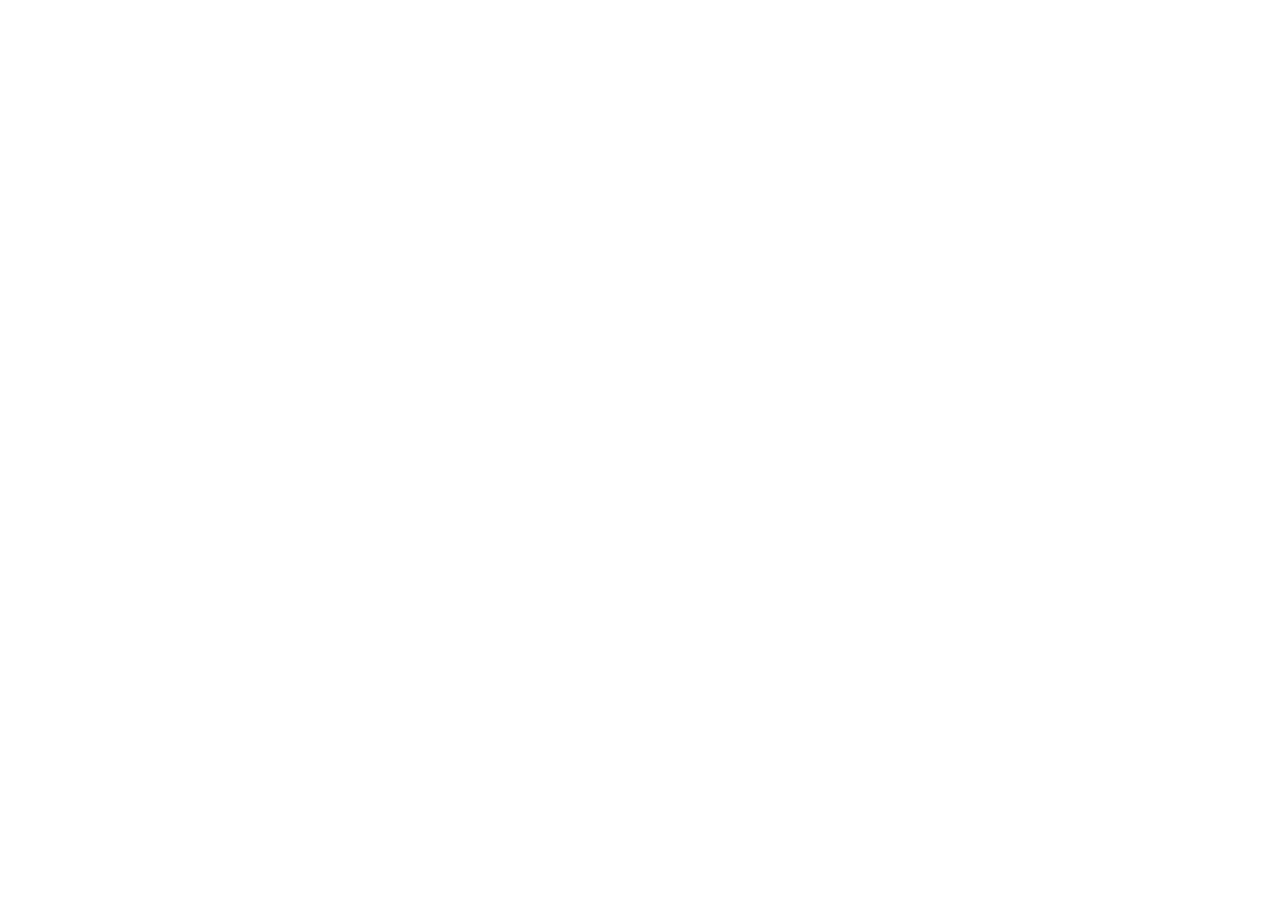
==== commit 80a811a6: "Update index.html" ====
--- a/index.html
+++ b/index.html
@@ -1,5317 +1,12 @@
 <!DOCTYPE html>
-<!-- saved from url=(0021)https://interbank.pe/ -->
-<html class="ltr" dir="ltr" lang="es-PE"><head><meta http-equiv="Content-Type" content="text/html; charset=UTF-8">
-	
-	<meta http-equiv="X-UA-Compatible" content="ie=edge">
-    <title>Banco Internacional del Perú</title>
-    <style>*,:after,:before{-webkit-box-sizing:border-box;box-sizing:border-box}html{-ms-text-size-adjust:100%;-webkit-text-size-adjust:100%;-webkit-font-smoothing:antialiased;-moz-osx-font-smoothing:grayscale}body{padding:0}main{display:block}h1,h2,h3,h4,h5,hr,img,li,p,ul{border:0;color:inherit;margin:0;outline:0;padding:0}li,ul{list-style:none;margin:0;padding:0}h1,h2,h3,h4,h5{font-weight:400}a{color:inherit;text-decoration:none;-webkit-text-decoration-skip:objects}a,button,input{border:0;font-size:inherit;padding:0}button,input{border:none;border-radius:0;font-family:inherit;overflow:visible}button::-ms-expand,input::-ms-expand{display:none}input::-webkit-inner-spin-button,input::-webkit-outer-spin-button{-webkit-appearance:none;margin:0}button,input{-webkit-appearance:none;-moz-appearance:none;appearance:none}input::-webkit-search-cancel-button,input::-webkit-search-decoration,input::-webkit-search-results-button,input::-webkit-search-results-decoration{display:none}input::-ms-clear{display:none}.o-container{margin-left:auto;margin-right:auto;max-width:1272px}img{border:0;height:auto;text-overflow:ellipsis;vertical-align:middle;-ms-interpolation-mode:bicubic}[data-lazy-component],img{max-width:100%;overflow:hidden}[data-lazy-component]{opacity:0}.g-title{font-family:Geometria,sans-serif}.g-title-xs{font-size:20px;letter-spacing:-.4px;line-height:20px}.g-title-xs--light{font-weight:300}.g-title-s{font-size:24px;letter-spacing:-.4px;line-height:24px}.g-title-m{font-size:26px;letter-spacing:-.3px;line-height:30px}.g-title-m--light{font-weight:300}.g-title-l,.g-title-xl{font-weight:500;letter-spacing:-.3px}.g-title-l{font-size:30px;line-height:36px}.g-title-xl{font-size:36px;line-height:38px}.g-sub-title{font-family:Geometria,sans-serif}.g-sub-title-s{font-size:14px;letter-spacing:-.4px;line-height:14px}.g-sub-title-m{font-size:16px;letter-spacing:-.4px;line-height:16px}.g-paragraph{font-family:Montserrat,Arial,sans-serif;font-weight:400;margin-bottom:10px}.g-paragraph:last-child{margin-bottom:0}.g-paragraph-s{font-size:14px;letter-spacing:-.1px;line-height:20px}.g-paragraph-s--semibold{font-weight:600}.g-paragraph-l{font-size:16px;letter-spacing:-.1px;line-height:24px}.link{font-family:Montserrat,Arial,sans-serif;font-weight:600;letter-spacing:normal;position:relative;text-decoration:none}.link:link:not(.link--white),.link:not(.link--white),.link:visited:not(.link--white){color:#05be50}.link-l{font-size:14px;letter-spacing:.4px;line-height:14px}.allcaps{font-size:10px;font-weight:700;letter-spacing:.6px;line-height:14px;text-transform:uppercase}.allcaps,.terms{font-family:Montserrat,Arial,sans-serif}.terms{font-size:12px;font-weight:400;line-height:16px}.a-button{display:-webkit-inline-box;display:-ms-inline-flexbox;display:inline-flex;-webkit-box-align:center;-ms-flex-align:center;align-items:center;-webkit-box-pack:center;-ms-flex-pack:center;background-color:transparent;border:0;border-radius:4px;font-family:Geometria,sans-serif;font-weight:500;justify-content:center;letter-spacing:.1px;padding:0 32px;position:relative}.a-button__text{overflow:hidden;text-overflow:ellipsis}.a-button.has-ws:before{background-image:url("data:image/svg+xml;charset=utf-8,%3Csvg xmlns='http://www.w3.org/2000/svg' fill='none' viewBox='0 0 20 20'%3E%3Cpath fill='%23fff' fill-rule='evenodd' d='M14.338 11.638a2.2 2.2 0 0 1-.057 1.025 2.13 2.13 0 0 1-1.369.968c-.4.057-.4.282-2.5-.512s-3.418-2.963-3.537-3.075a3.63 3.63 0 0 1-.85-2.106 2.4 2.4 0 0 1 .737-1.688 1.3 1.3 0 0 1 .626-.281q.165-.043.337-.056c.113 0 .287 0 .456.4s.569 1.418.625 1.53a.37.37 0 0 1 0 .345c-.112.112-.512.68-.512.68a.344.344 0 0 0-.113.4 5.5 5.5 0 0 0 1.138 1.426c.494.424 1.05.77 1.65 1.025a.337.337 0 0 0 .456-.056q.356-.367.625-.8c.112-.225.281-.17.45-.113q.73.304 1.425.681c.231.12.344.12.4.232zM10.175 2.5A7.306 7.306 0 0 0 2.85 9.77a6.9 6.9 0 0 0 1.019 3.75c.205.32.253.715.131 1.075l-.769 2.219 2.394-.763a1.3 1.3 0 0 1 .938.075 7.96 7.96 0 0 0 3.612.913 7.269 7.269 0 1 0 0-14.538Zm0-1.25a8.58 8.58 0 0 1 8.575 8.52 8.544 8.544 0 0 1-8.575 8.519A9.3 9.3 0 0 1 6 17.244L1.25 18.75l1.563-4.575A8.16 8.16 0 0 1 1.6 9.8a8.544 8.544 0 0 1 8.575-8.55' clip-rule='evenodd'/%3E%3C/svg%3E");height:24px;margin-right:4px;width:24px}.a-button:after,.a-button:before{background-position:50%;background-repeat:no-repeat;background-size:contain;content:"";display:inline-block}.a-button--green.a-button--primary{background-color:#05be50;color:#fff}.a-button--green.a-button--secondary{border:2px solid #05be50;color:#05be50}.a-button--white.a-button--primary{background-color:#fff;color:#05be50}.a-button--white.a-button--primary:before{border-color:#cdf2dc #cdf2dc #69d890}.a-button--blue.a-button--primary{background-color:#0039a6;color:#fff}.a-button--s{font-size:12px;height:40px}.a-button--l{font-size:14px;height:48px}.a-button--tight{font-size:12px;padding:0 18px}.a-button-wrapper{display:-webkit-inline-box;display:-ms-inline-flexbox;display:inline-flex;-webkit-box-pack:center;-ms-flex-pack:center;justify-content:center;-webkit-box-align:start;-ms-flex-align:start;align-items:flex-start;max-width:100%}body{color:#0f191e;font-family:Montserrat,Arial,sans-serif;font-size:14px;margin:0;min-height:100vh;position:relative}.page.oldier{display:-webkit-box;display:-ms-flexbox;display:flex;-webkit-box-orient:vertical;-webkit-box-direction:normal;-ms-flex-direction:column;flex-direction:column;min-height:100vh}[class*=" ibk-icon-"],[class^=ibk-icon-]{opacity:0}i[class^=ibk-icon-]{display:-webkit-box;display:-ms-flexbox;display:flex;-webkit-box-align:center;-ms-flex-align:center;align-items:center;-webkit-box-pack:center;-ms-flex-pack:center;justify-content:center}.u-text-center{text-align:center}.u-text-regular{font-weight:400}.u-text-semibold{font-weight:600!important}.u-text-bold{font-weight:700!important}.u-text-nowrap{white-space:nowrap}.u-hide{display:none!important}@media (max-width:47.99em){.u-hide-xs{display:none!important}}.u-color-black{color:#0f191e}.u-color-white{color:#fff}.u-color-light-blue{color:#64b4e6}.u-color-light-green{color:#05be50}.u-color-blue{color:#0039a6}.u-bg-color-gray{background-color:#fbfbfb}.u-bg-color-blue-1{background-color:#0039a6}.u-bg-color-yellow-5{background-color:#f0aa00}.u-bg-color-white{background-color:#fff}.u-position-relative{position:relative}.u-position-absolute{position:absolute}.u-display-block{display:block}.u-bc-gray-2{border-color:#d9dadb}.u-bw-1{border-width:1px}.u-bs-solid{border-style:solid}.u-br-4{border-radius:4px}.u-br-6{border-radius:6px}.u-ov-h{overflow:hidden}.u-height-100{height:100%}.u-cutt-text{display:-webkit-box;overflow:hidden;-webkit-box-orient:vertical;text-overflow:ellipsis}.u-cutt-text-1{-webkit-line-clamp:1}.u-cutt-text-2{-webkit-line-clamp:2}.a-hipervinculo-element{color:#fff;height:44px;white-space:nowrap}.a-hipervinculo-element.is-active{background-color:#3361b8}.o-top-header{background-color:#0039a6;height:38px;position:relative;z-index:10}.o-top-header__content{display:block;height:100%;overflow:hidden;position:relative;z-index:2}.o-top-header__content>div{overflow-x:auto;overflow-y:hidden;-webkit-overflow-scrolling:touch;height:100%;padding:0 16px}.o-top-header__content>div::-webkit-scrollbar{display:none}.o-top-header:after,.o-top-header:before{background:#0039a6;content:"";display:block;height:44px;position:absolute;top:0;width:16px;z-index:3}.o-top-header:after{background:-webkit-gradient(linear,left top,right top,from(rgba(0,57,166,0)),to(#0039a6));background:linear-gradient(90deg,rgba(0,57,166,0),#0039a6);right:0}.o-top-header:before{background:-webkit-gradient(linear,right top,left top,from(rgba(0,57,166,0)),to(#0039a6));background:linear-gradient(270deg,rgba(0,57,166,0),#0039a6);left:0}.m-header-third-menu{max-height:0;overflow:hidden}.m-header-third-menu__title{background-color:#fbfbfb;font-weight:600}.m-header-third-menu__title--dark{background-color:#eceded}.m-header-third-menu__list{border-bottom:1px solid #eceded}.m-header-third-menu .m-header-third-menu__item:last-child .m-header-third-menu__item__link{padding-bottom:32px}.m-header-third-menu .m-header-third-menu__item__link{background-color:#fbfbfb}.m-header-third-menu .m-header-third-menu__item__link--dark{background-color:#eceded}.m-header-third-menu__right--bk{background-repeat:no-repeat;background-size:cover;height:100%;left:0;position:absolute;top:0;width:100%}.m-header-second-menu{max-height:0;overflow:hidden}.m-header-second-menu__item{opacity:.5;-webkit-transform:translate3d(-6%,0,0);transform:translate3d(-6%,0,0);will-change:transform,opacity}.m-header-second-menu__item__link{background-color:#fbfbfb;border-bottom:1px solid #eceded;font-weight:500;height:52px}.m-header-second-menu__item__link .submenu-expand{height:16px;position:relative;width:16px}.m-header-second-menu__item__link .submenu-expand:before{background-color:#05be50;content:"";height:10px;opacity:1;position:absolute;right:7px;top:3px;width:2px}.m-header-second-menu__item__link .submenu-expand:after{background-color:#05be50;content:"";height:2px;opacity:1;position:absolute;right:3px;top:7px;width:10px}.m-header-menu .first-menu__item:first-child .first-menu__item__link{border-top:1px solid #eceded}.m-header-menu .first-menu__item__link{border-bottom:1px solid #eceded;height:60px}.m-header-menu .first-menu__item__link .menu-arrow{position:relative}.m-header-menu .first-menu__item__link .menu-arrow:before{background-image:url([data-uri]);background-position:50%;background-repeat:no-repeat;content:"";height:16px;opacity:1;position:absolute;right:0;top:-7px;width:16px}.a-input-search__wrapper .a-input-search__form{color:#0f191e;display:-webkit-box;display:-ms-flexbox;display:flex;-webkit-box-align:center;-ms-flex-align:center;align-items:center;position:relative}.a-input-search__wrapper .ibk-icon-search{font-size:24px;height:24px}.a-input-search__wrapper .a-input-search__input{color:#0f191e;font-size:14px;height:64px;padding:24px 16px;width:100%}.a-input-search--on-header{border-top:0;-webkit-box-shadow:inset 2px 2px 4px 0 hsla(180,3%,93%,.5);box-shadow:inset 2px 2px 4px 0 hsla(180,3%,93%,.5)}.a-input-search--on-header .a-input-search__wrapper{padding:0 6.66667%}.a-input-search--on-header .a-input-search__wrapper .a-input-search__input::-webkit-input-placeholder{color:#0f191e;opacity:1}.a-input-search--on-header .a-input-search__wrapper .a-input-search__input::-moz-placeholder{color:#0f191e;opacity:1}.a-input-search--on-header .a-input-search__wrapper .a-input-search__input:-ms-input-placeholder{color:#0f191e;opacity:1}.a-input-search--on-header .a-input-search__wrapper .a-input-search__input::-ms-input-placeholder{color:#0f191e;opacity:1}.a-result-search{background:#fff;bottom:0;left:0;opacity:0;overflow-y:auto;position:absolute;right:0;top:64px}.a-result-search__no-result{color:#0f191e;display:none}.a-result-search__result{padding:12px 0}.m-search-header{display:none;opacity:0;width:100%;z-index:30}.m-button-dropdown--on-header,.m-search-header{position:relative}.m-button-dropdown--on-header .a-btn-items{left:0;position:absolute;right:0}.a-btn-items{border-radius:4px;-webkit-box-shadow:12px 20px 60px 0 rgba(15,24,51,.07);box-shadow:12px 20px 60px 0 rgba(15,24,51,.07);display:none;margin-top:10px;position:relative}.a-btn-items:after,.a-btn-items:before{border-style:solid;border-width:0 6px 5px;content:"";display:block;height:0;left:29px;position:absolute;width:0}.a-btn-items:before{border-color:transparent transparent #fff;top:-4px;z-index:2}.a-btn-items:after{border-color:transparent transparent #d9dadb;top:-5px;z-index:1}.a-btn-items__option{background-color:#fff;border:1px solid #d9dadb;border-bottom:none}.a-btn-items__option:first-child{border-radius:4px 4px 0 0}.a-btn-items__option:last-child{border:1px solid #d9dadb;border-radius:0 0 4px 4px}.a-btn-items__option__link{display:block;padding:20px}.a-btn-items--no-arrow:after,.a-btn-items--no-arrow:before{content:none}.m-button-bpi .a-btn-items{-webkit-box-sizing:border-box;box-sizing:border-box;left:6.66667%;margin:0;position:absolute;right:6.66667%;top:58px}.m-button-bpi__icon{position:relative}.m-phone-box{background:#fff;display:none;inset:0;opacity:0;overflow:auto;position:fixed;z-index:999}.m-phone-box img{height:48px;min-width:48px;width:48px}.m-phone-box hr{border-bottom:1px solid #eceded;margin:16px 0}.m-phone-box__close{font-size:24px;padding:18px 9px 12px;position:fixed;right:3.33333%;text-align:center;top:0;width:13.33333%}.m-phone-box__content{padding:52px 6.66667% 24px}.m-phone-box__backdrop{background:#0f191e;display:none;height:100vh;opacity:0;position:fixed;top:0;width:100vw;z-index:32}.m-phone-box__item{margin-bottom:8px}.m-phone-box__btn{background:#05be50;border-radius:24px;bottom:24px;color:#fff;font-size:28px;height:48px;position:fixed;right:6.66667%;width:48px;z-index:10}.m-phone-box i{font-size:16px;height:16px;margin-right:4px}.m-phone-box .allcaps{font-size:12px}.m-phone-box .g-paragraph{margin:0}.m-phone-box .terms{font-size:12px;margin-top:4px}.m-phone-box .link.link-l,.m-phone-box .link.link-l+.g-paragraph{display:inline-block;font-size:16px;padding:9px 0}.m-phone-box .link.link-l+.g-paragraph{display:none}.a-btn-search-close{border:1px solid #fff;border-bottom:none;border-top:none;font-size:24px;height:100%;padding:18px 10px 0}@-webkit-keyframes box1{0%{-webkit-transform:scale(0);transform:scale(0)}15%{top:10px;-webkit-transform:scale(1);transform:scale(1)}25%{right:10px;top:30px;-webkit-transform:rotate(0);transform:rotate(0)}30%{right:16.666px;top:30px;-webkit-transform:rotate(-90deg);transform:rotate(-90deg)}30.01%{right:16.666px;top:30px;-webkit-transform:rotate(0);transform:rotate(0)}35%{right:23.333px;top:30px;-webkit-transform:rotate(-90deg);transform:rotate(-90deg)}35.01%{right:23.333px;top:30px;-webkit-transform:rotate(0);transform:rotate(0)}40%{right:30px;top:30px;-webkit-transform:rotate(-90deg);transform:rotate(-90deg)}50%{right:20px;top:20px;-webkit-transform:rotate(-90deg);transform:rotate(-90deg)}to{right:20px;top:20px;-webkit-transform:rotate(-90deg);transform:rotate(-90deg)}}@keyframes box1{0%{-webkit-transform:scale(0);transform:scale(0)}15%{top:10px;-webkit-transform:scale(1);transform:scale(1)}25%{right:10px;top:30px;-webkit-transform:rotate(0);transform:rotate(0)}30%{right:16.666px;top:30px;-webkit-transform:rotate(-90deg);transform:rotate(-90deg)}30.01%{right:16.666px;top:30px;-webkit-transform:rotate(0);transform:rotate(0)}35%{right:23.333px;top:30px;-webkit-transform:rotate(-90deg);transform:rotate(-90deg)}35.01%{right:23.333px;top:30px;-webkit-transform:rotate(0);transform:rotate(0)}40%{right:30px;top:30px;-webkit-transform:rotate(-90deg);transform:rotate(-90deg)}50%{right:20px;top:20px;-webkit-transform:rotate(-90deg);transform:rotate(-90deg)}to{right:20px;top:20px;-webkit-transform:rotate(-90deg);transform:rotate(-90deg)}}@-webkit-keyframes box2{0%{-webkit-transform:scale(0);transform:scale(0)}15%{bottom:10px;-webkit-transform:scale(1);transform:scale(1)}25%{bottom:30px;left:10px;-webkit-transform:rotate(0);transform:rotate(0)}30%{bottom:30px;left:16.666px;-webkit-transform:rotate(-90deg);transform:rotate(-90deg)}30.01%{bottom:30px;left:16.666px;-webkit-transform:rotate(0);transform:rotate(0)}35%{bottom:30px;left:23.333px;-webkit-transform:rotate(-90deg);transform:rotate(-90deg)}35.01%{bottom:30px;left:23.333px;-webkit-transform:rotate(0);transform:rotate(0)}40%{bottom:30px;left:30px;-webkit-transform:rotate(-90deg);transform:rotate(-90deg)}50%{bottom:20px;left:20px;-webkit-transform:rotate(-90deg);transform:rotate(-90deg)}to{bottom:20px;left:20px;-webkit-transform:rotate(-90deg);transform:rotate(-90deg)}}@keyframes box2{0%{-webkit-transform:scale(0);transform:scale(0)}15%{bottom:10px;-webkit-transform:scale(1);transform:scale(1)}25%{bottom:30px;left:10px;-webkit-transform:rotate(0);transform:rotate(0)}30%{bottom:30px;left:16.666px;-webkit-transform:rotate(-90deg);transform:rotate(-90deg)}30.01%{bottom:30px;left:16.666px;-webkit-transform:rotate(0);transform:rotate(0)}35%{bottom:30px;left:23.333px;-webkit-transform:rotate(-90deg);transform:rotate(-90deg)}35.01%{bottom:30px;left:23.333px;-webkit-transform:rotate(0);transform:rotate(0)}40%{bottom:30px;left:30px;-webkit-transform:rotate(-90deg);transform:rotate(-90deg)}50%{bottom:20px;left:20px;-webkit-transform:rotate(-90deg);transform:rotate(-90deg)}to{bottom:20px;left:20px;-webkit-transform:rotate(-90deg);transform:rotate(-90deg)}}@-webkit-keyframes logo{0%{-webkit-transform:translate(-50%,-50%) scale(0);transform:translate(-50%,-50%) scale(0)}50%{-webkit-transform:translate(-50%,-50%) scale(0);transform:translate(-50%,-50%) scale(0)}65%{-webkit-transform:translate(-50%,-50%) scale(1);transform:translate(-50%,-50%) scale(1)}75%{-webkit-transform:translate(-50%,-50%) scale(.9);transform:translate(-50%,-50%) scale(.9)}to{-webkit-transform:translate(-50%,-50%) scale(.9);transform:translate(-50%,-50%) scale(.9)}}@keyframes logo{0%{-webkit-transform:translate(-50%,-50%) scale(0);transform:translate(-50%,-50%) scale(0)}50%{-webkit-transform:translate(-50%,-50%) scale(0);transform:translate(-50%,-50%) scale(0)}65%{-webkit-transform:translate(-50%,-50%) scale(1);transform:translate(-50%,-50%) scale(1)}75%{-webkit-transform:translate(-50%,-50%) scale(.9);transform:translate(-50%,-50%) scale(.9)}to{-webkit-transform:translate(-50%,-50%) scale(.9);transform:translate(-50%,-50%) scale(.9)}}.a-loader{background-color:#fff;height:100%;left:0;position:fixed;top:0;width:100%;z-index:9999}.a-loader__spinner{height:80px;left:50%;overflow:hidden;position:absolute;text-indent:-9999em;top:50%;-webkit-transform:translate(-50%,-50%);transform:translate(-50%,-50%);width:80px}.a-loader__spinner:after,.a-loader__spinner:before{-webkit-animation:box1 1.8s linear infinite;animation:box1 1.8s linear infinite;background:#00bb31;border-radius:6px;content:"";display:block;height:40px;opacity:.7;position:absolute;right:10px;top:10px;width:40px;will-change:transform,top,left,right,bottom;z-index:1}.a-loader__spinner:after{-webkit-animation:box2 1.8s linear infinite;animation:box2 1.8s linear infinite;bottom:10px;left:10px;right:auto;top:auto}.a-loader__logo{-webkit-animation:logo 1.8s infinite;animation:logo 1.8s infinite;background-image:url([data-uri]);background-repeat:no-repeat;background-size:cover;height:64px;left:50%;position:absolute;top:50%;-webkit-transform:translate(-50%,-50%) scale(0);transform:translate(-50%,-50%) scale(0);width:64px;z-index:2}:root{--o-header-height:48px}.o-wrapper-header{background-color:#fff;-webkit-box-shadow:0 2px 4px 0 hsla(180,3%,93%,.5);box-shadow:0 2px 4px 0 hsla(180,3%,93%,.5);position:relative;position:sticky;top:0;width:100%;z-index:20}.o-wrapper-header .o-header__buttons{height:100%;margin-left:auto}.o-wrapper-header .o-header__buttons .m-phone-box__btn{display:none}.o-header{display:-webkit-box;display:-ms-flexbox;display:flex;height:48px}.o-header__scroll{display:none}.o-header__logo{height:100%;z-index:10}.o-header__logo__icon{display:-webkit-box;display:-ms-flexbox;display:flex;height:100%;-webkit-box-align:center;-ms-flex-align:center;align-items:center;-webkit-box-pack:start;-ms-flex-pack:start;justify-content:flex-start}.o-header__logo__icon svg{width:124px}.o-header__icons{display:-webkit-box;display:-ms-flexbox;display:flex;height:100%;-webkit-box-align:center;-ms-flex-align:center;align-items:center}.o-header__icons__close{display:none;height:64px}.a-message{-webkit-animation-duration:.6s;animation-duration:.6s;background-color:#fbfbfb;border-radius:3px;display:-webkit-box;display:-ms-flexbox;display:flex}.a-message__icon{display:-webkit-inline-box;display:-ms-inline-flexbox;display:inline-flex;margin-right:8px;margin-top:2px}.a-message__icon:after{background-position:50%;background-repeat:no-repeat;background-size:contain;content:"";display:block;height:24px;width:24px}.a-message__wrapper>div{width:calc(100% - 32px)}.a-message__wrapper>.a-message__icon{width:24px}.a-message .a-message__text{margin-bottom:0;margin-top:2px}.a-message__text{width:100%}.a-message__wrapper{display:-webkit-box;display:-ms-flexbox;display:flex;padding:16px;-webkit-box-pack:start;-ms-flex-pack:start;justify-content:flex-start;width:100%}.a-message--error{background-color:#fbccda;color:#0f191e;display:none}.a-message--error .a-message__icon:after{background-image:url("data:image/svg+xml;charset=utf-8,%3Csvg xmlns='http://www.w3.org/2000/svg' fill='none' viewBox='0 0 24 24'%3E%3Cpath stroke='%23EB0046' stroke-width='1.4' d='M12.5 23a10.5 10.5 0 1 0 0-21 10.5 10.5 0 0 0 0 21Z'/%3E%3Cpath fill='%23EB0046' d='m17.8 8.6-4 4 3.9 4 .3.6c0 .3-.2.5-.3.7a1 1 0 0 1-.6.2 1 1 0 0 1-.7-.2l-4-4-4 4a1 1 0 0 1-.6.2 1 1 0 0 1-.6-.2 1 1 0 0 1-.3-.7c0-.2.1-.5.3-.6l4-4-4-4a1 1 0 0 1 0-1.4 1 1 0 0 1 1.3 0l4 4 4-4a1 1 0 0 1 1.3 0c.4.4.4 1 0 1.4'/%3E%3C/svg%3E")}.o-hero__slide{position:relative}.o-hero__slide__bg{overflow:hidden;width:100%;z-index:5}.o-hero__slide__bg,.o-hero__slide__bg:after,.o-hero__slide__bg:before{background-position:50%;background-repeat:no-repeat;background-size:cover;left:0;position:absolute;top:0}.o-hero__slide__bg:after,.o-hero__slide__bg:before{bottom:0;content:none;display:block;-webkit-filter:blur(20px);filter:blur(20px);opacity:1;right:0;-webkit-transform:scale(1.01);transform:scale(1.01);will-change:opacity}.o-hero__slide__bg:before{-webkit-filter:none;filter:none}.o-hero.t-main .o-hero__content,.o-hero.t-main .o-hero__slide__bg{height:320px}.o-hero--bordered{border-bottom-right-radius:60px}.o-hero-slider{max-height:320px}.a-banner-plin__wrapper{display:-webkit-box;display:-ms-flexbox;display:flex;gap:20px;min-height:54px}.a-banner-plin__content img{height:32px;width:32px;-webkit-box-flex:0;-ms-flex:0 0 auto;flex:0 0 auto}.a-banner-plin__dropdown{margin-bottom:auto;margin-top:auto;max-height:32px}.a-banner-plin__dropdown span.g-sub-title{font-size:12px!important}.a-banner-plin__list{display:none;right:0;top:109%;z-index:40}.a-banner-plin__list li{border-bottom:1px solid #d9dadb}.a-banner-plin__list li a{gap:12px}.a-banner-plin__list li:last-child{border:none}.a-banner-plin__list:after{background:#fff;border:1px solid #d9dadb;border-bottom:none;border-radius:1px 0 0 0;border-right:none;content:"";height:11px;position:absolute;right:50px;top:-6px;-webkit-transform:rotate(45deg);transform:rotate(45deg);width:11px}.a-banner-plin i{font-size:16px}.a-banner-plin i.ibk-icon-right-arrow{font-size:18px;height:16px}.ibk-icon-clock:before,.ibk-icon-close:before,.ibk-icon-expand-more:before,.ibk-icon-phone:before,.ibk-icon-right-arrow:before,.ibk-icon-search:before{font-family:icons;-webkit-font-smoothing:antialiased;-moz-osx-font-smoothing:grayscale;font-style:normal;font-variant:normal;font-weight:400;text-decoration:none;text-transform:none}.ibk-icon-clock:before{content:"\e007"}.ibk-icon-close:before{content:"\e008"}.ibk-icon-expand-more:before{content:"\e00f"}.ibk-icon-phone:before{content:"\e018"}.ibk-icon-right-arrow:before{content:"\e01a"}.ibk-icon-search:before{content:"\e01b"}</style>
-
-            <script async="" src="./index_files/clarity.js.descarga"></script><script async="" src="./index_files/137007357"></script><script src="./index_files/768296169980827" async=""></script><script async="" src="./index_files/fbevents.js.descarga"></script><script type="text/javascript" async="" src="./index_files/bat.js.descarga"></script><script type="text/javascript" async="" src="./index_files/js"></script><script type="text/javascript" async="" src="./index_files/js(1)"></script><script type="text/javascript" async="" src="./index_files/js(2)"></script><script type="text/javascript" async="" src="./index_files/js(3)"></script><script async="" data-ot-ignore="" src="./index_files/gtm.js.descarga"></script><script type="text/javascript" src="./index_files/ruxitagent_ICA15789NPRTUVXfqrux_10343260715123811.js.descarga" data-dtconfig="app=27a117a3f6fd95e0|cors=1|owasp=1|featureHash=ICA15789NPRTUVXfqrux|reportUrl=https://bf23299knm.bf.dynatrace.com/bf|rdnt=1|uxrgce=1|cuc=ehz5rl78|mel=100000|expw=1|dpvc=1|lastModification=1788535376109|postfix=ehz5rl78|tp=500,50,0|srbbv=2|agentUri=https://dok.js-cdn.dynatrace.com/jstag/18ecc485038/sri/ruxitagent_ICA15789NPRTUVXfqrux_10343260715123811.js" data-config="{&quot;revision&quot;:1788535376109,&quot;beaconUri&quot;:&quot;https://bf23299knm.bf.dynatrace.com/bf&quot;,&quot;agentUri&quot;:&quot;https://dok.js-cdn.dynatrace.com/jstag/18ecc485038/sri/ruxitagent_ICA15789NPRTUVXfqrux_10343260715123811.js&quot;,&quot;environmentId&quot;:&quot;ehz5rl78&quot;,&quot;modules&quot;:&quot;ICA15789NPRTUVXfqrux&quot;}" data-envconfig="{&quot;tracestateKeyPrefix&quot;:&quot;e0d989ef-f2aefa55&quot;}" data-appconfig="{&quot;app&quot;:&quot;27a117a3f6fd95e0&quot;,&quot;disableUserTracking&quot;:true}" integrity="sha256-Ym5NEw4/gXepBFR2qCD7F6FrOIXAjAY//VC0QnaRLTU=" crossorigin="anonymous" async=""></script>
-
-        <!-- Google Tag Manager -->
-          <script>
-            (function(w,d,s,l,i){w[l]=w[l]||[];w[l].push({'gtm.start':
-            new Date().getTime(),event:'gtm.js'});var f=d.getElementsByTagName(s)[0],
-            j=d.createElement(s),dl=l!='dataLayer'?'&l='+l:'';j.async=true;j.setAttribute('data-ot-ignore','');j.src=
-            'https://www.googletagmanager.com/gtm.js?id='+i+dl;f.parentNode.insertBefore(j,f);
-            })(window,document,'script','dataLayer','GTM-NWFCX7W');
-          </script><!-- End Google Tag Manager -->
-
-    <meta name="apple-itunes-app" content="app-id=378649517">
-      <meta name="description" content="Bienvenido a Interbank. Te acompañamos a alcanzar tus sueños con productos y soluciones financieras como Tarjetas, Préstamos, Créditos y más.">
-
-        <meta name="robots" content="index, follow">
-    <meta name="viewport" content="initial-scale=1, minimum-scale=1, shrink-to-fit=no, width=device-width">
-    
-
-<meta property="title" content="Interbank | Banco Internacional del Perú">
-<meta property="description" content="En Interbank te brindamos soluciones digitales para que alcances tus sueños con productos financieros como Tarjetas, Préstamos, Créditos, Seguros y más.">
-<meta property="og:title" content="Interbank | Banco Internacional del Perú">
-<meta property="og:description" content="En Interbank te brindamos soluciones digitales para que alcances tus sueños con productos financieros como Tarjetas, Préstamos, Créditos, Seguros y más.">
-<meta property="og:image" content="https://content-us-2.content-cms.com/9b3f67ef-5a9f-4acc-8ce8-bcc27fa681c7/dxdam/97/974355b3-0c4e-453f-95d1-95cc05c6e712/interbank.png">
-<meta property="og:image:alt" content="Logo Interbank">
-<meta name="twitter:title" content="Interbank | Banco Internacional del Perú">
-<meta name="twitter:description" content="En Interbank te brindamos soluciones digitales para que alcances tus sueños con productos financieros como Tarjetas, Préstamos, Créditos, Seguros y más.">
-<meta name="twitter:card" content="summary">
-<meta name="twitter:image" content="https://content-us-2.content-cms.com/9b3f67ef-5a9f-4acc-8ce8-bcc27fa681c7/dxdam/97/974355b3-0c4e-453f-95d1-95cc05c6e712/interbank.png">
-<meta name="twitter:image:alt" content="Logo Interbank">
-
-    <link rel="Shortcut Icon" href="https://interbank.pe/o/public-zone-dxp-theme/images/favicon.ico">
-
-    <link href="https://interbank.pe/" rel="canonical">
-
-    
-    <link rel="apple-touch-icon" sizes="120x120" href="https://interbank.pe/o/public-zone-dxp-theme/assets/images/head/apple-touch-icon-120x120.png">
-    <link rel="apple-touch-icon" sizes="152x152" href="https://interbank.pe/o/public-zone-dxp-theme/assets/images/head/apple-touch-icon-152x152.png">
-    <link rel="apple-touch-icon" sizes="167x167" href="https://interbank.pe/o/public-zone-dxp-theme/assets/images/head/apple-touch-icon-167x167.png">
-    <link rel="apple-touch-icon" sizes="180x180" href="https://interbank.pe/o/public-zone-dxp-theme/assets/images/head/apple-touch-icon-180x180.png">
-    <link rel="icon" sizes="48x48" href="https://interbank.pe/o/public-zone-dxp-theme/assets/images/head/icon-android-48x48.png">
-    <link rel="icon" sizes="192x192" href="https://interbank.pe/o/public-zone-dxp-theme/assets/images/head/icon-android-192x192.png">	
-	  <link rel="stylesheet" href="./index_files/front-main.css" media="all" onload="this.media=&#39;all&#39;">
-
-    <link rel="preload" as="font" href="https://interbank.pe/o/public-zone-dxp-theme/assets/fonts/montserrat/bold.woff2" type="font/woff2" crossorigin="crossorigin">
-    <link rel="preload" as="font" href="https://interbank.pe/o/public-zone-dxp-theme/assets/fonts/geometria/medium.woff2" type="font/woff2" crossorigin="crossorigin">
-    <link rel="preload" as="font" href="https://interbank.pe/o/public-zone-dxp-theme/assets/fonts/geometria/light.woff2" type="font/woff2" crossorigin="crossorigin">
-
-        <script type="application/ld+json">
-          {
-  "@context": "https://schema.org",
-  "@graph": [
-    {
-      "@type": [
-        "BankOrCreditUnion",
-        "Organization"
-      ],
-      "@id": "https://interbank.pe/#organization",
-      "name": "Interbank",
-      "legalName": "Banco Internacional del Perú S.A.A.",
-      "url": "https://interbank.pe/",
-      "identifier": [
-        {
-          "@type": "PropertyValue",
-          "propertyID": "RUC",
-          "value": "20100053455"
-        }
-      ],
-      "address": {
-        "@type": "PostalAddress",
-        "streetAddress": "Av. Carlos Villarán N° 140",
-        "addressLocality": "La Victoria",
-        "addressRegion": "Lima",
-        "addressCountry": "PE"
-      },
-      "contactPoint": [
-        {
-          "@type": "ContactPoint",
-          "contactType": "customer service",
-          "telephone": "993 119 000",
-          "contactOption": "WhatsApp",
-          "availableLanguage": [
-            "es"
-          ],
-          "hoursAvailable": [
-            {
-              "@type": "OpeningHoursSpecification",
-              "dayOfWeek": [
-                "Monday",
-                "Tuesday",
-                "Wednesday",
-                "Thursday",
-                "Friday",
-                "Saturday",
-                "Sunday"
-              ],
-              "opens": "00:00",
-              "closes": "23:59"
-            }
-          ]
-        },
-        {
-          "@type": "ContactPoint",
-          "contactType": "customer service",
-          "telephone": "311 9000",
-          "areaServed": "PE",
-          "availableLanguage": [
-            "es"
-          ]
-        },
-        {
-          "@type": "ContactPoint",
-          "contactType": "customer service",
-          "telephone": "0 801 00802",
-          "areaServed": "PE",
-          "availableLanguage": [
-            "es"
-          ]
-        },
-        {
-          "@type": "ContactPoint",
-          "contactType": "sales",
-          "telephone": "311 9086",
-          "areaServed": "PE",
-          "availableLanguage": [
-            "es"
-          ]
-        },
-        {
-          "@type": "ContactPoint",
-          "contactType": "customer service",
-          "telephone": "311 9006",
-          "areaServed": "PE",
-          "availableLanguage": [
-            "es"
-          ]
-        }
-      ],
-      "sameAs": [
-        "https://www.facebook.com/InterbankPeru/",
-        "https://www.instagram.com/interbank/",
-        "https://x.com/interbank",
-        "https://www.youtube.com/user/InterbankDigital",
-        "https://pe.linkedin.com/company/interbank"
-      ],
-      "areaServed": "PE",
-      "knowsAbout": [
-        "Tarjetas de crédito",
-        "Tarjetas de débito",
-        "Cuentas de ahorro",
-        "Depósitos a plazo",
-        "Préstamos personales",
-        "Créditos hipotecarios",
-        "Seguros",
-        "Banca por Internet",
-        "Banca móvil",
-        "Transferencias",
-        "Pagos digitales"
-      ]
-    },
-    {
-      "@type": "WebSite",
-      "@id": "https://interbank.pe/#website",
-      "url": "https://interbank.pe/",
-      "name": "Interbank",
-      "inLanguage": "es-PE",
-      "publisher": {
-        "@id": "https://interbank.pe/#organization"
-      }
-    },
-    {
-      "@type": "WebPage",
-      "@id": "https://interbank.pe/#webpage",
-      "url": "https://interbank.pe/",
-      "name": "Interbank | Banco Internacional del Perú",
-      "isPartOf": {
-        "@id": "https://interbank.pe/#website"
-      },
-      "about": {
-        "@id": "https://interbank.pe/#organization"
-      },
-      "inLanguage": "es-PE"
-    }
-  ]
-}
-        </script>
-
-    <script>
-      if (navigator.userAgent.indexOf("MSIE") !== -1 || window.msCrypto) window.location.href = 'https://interbank.pe/ie-warning';
-      window.HALCON = {
-        DEPLOY: 0,
-        ENV_DEV: true,
-        adobeTarget: {
-          at_property: 'a20a2555-e298-b7c7-0bd0-8e6509acf961'
-        },
-          lazys: '/o/public-zone-dxp-theme/lazy-components',
-        uuid: '431b07bd-dab8-4a76-be6f-409830762e43',
-        libs: { 
-          digitalBanking:'/o/public-zone-dxp-theme/libs/digitalBanking.js',
-          facephi:'/o/public-zone-dxp-theme/libs/selphi5.51/selphi-widget-web.min.js',
-          facephid:'/o/public-zone-dxp-theme/libs/selphid4.34/selphid-widget-web.min.js',
-          lottie: '/o/public-zone-dxp-theme/libs/lottie.js',
-          html2canvas: '/o/public-zone-dxp-theme/libs/html2canvas.min.js',
-          readExcel: '/o/public-zone-dxp-theme/libs/read-excel-file.min.js'
-        },
-        gSearch: {
-          key: 'AIzaSyD8D7pYoHLDxTw0hM07Z1MkdiX4lfLLLMA',
-          id: 'f0608232e322f49cf'
-        },
-				appIdFb: '1285243171834868',
-        bioLicence: '[base64]',
-        indigitall : {
-          key: 'a440ccc2-733e-4ea7-bed5-5b422255e295',
-          sdk: '/o/public-zone-dxp-theme/libs/indigitall/sdk.min.js',
-          workerPath: '/o/public-zone-dxp-theme/libs/indigitall/worker.min.js',
-          urlDeviceApi: 'https://am1.device-api.indigitall.com/v1',
-        },
-        facephiSdk: 'SwyxUTIDquZ6JNcWyzQPo0URCQT4ZzWhFaNIeARq',
-        recaptchaKey: '6LcTm-ckAAAAAMhHVHaAT11QQtFYCDY8zQUzHC7Z'
-          ,gmapsKey: 'AIzaSyBRtFqerQSJ8pkDEla4bnuZEOp3Ihsd0pc'
-        ,
-        accountLink: {
-          label: '',
-          url: ''
-        },
-          services: {
-              digitalBankingGeo: 'https://pro.ip-api.com/json/?fields=status,message,continent,continentCode,country,countryCode,countryCode3,region,regionName,city,district,zip,lat,lon,timezone,offset,currentTime,currency,callingCode,isp,org,as,asname,reverse,mobile,proxy,hosting,query&key=BwfSJxuANSbGW0B',
-              forminDynamic:  'https://interbank.pe/web/guest?p_p_id=pe_com_ibk_halcon_inscriptionform_PopupFormPortlet&p_p_lifecycle=2&p_p_state=normal&p_p_mode=view&p_p_resource_id=/renderPopup&p_p_cacheability=cacheLevelPage',
-              cookieBannerModal: '/o/form/content-cookie',
-              adobeEndpointA: '/producto-cuenta-simple?p_p_id=pe_com_ibk_halcon_account_SimpleAccountPortlet_INSTANCE_TlZouOAnxAgA&p_p_lifecycle=2&p_p_state=normal&p_p_mode=view&p_p_resource_id=rendersync&p_p_cacheability=cacheLevelPage',
-              adobeEndpointB: 'https://interbank.pe/producto-cuenta-simple?p_p_id=pe_com_ibk_halcon_accountonboard_SimpleAccountPortlet_INSTANCE_tPyEaDC03ISQ&p_p_lifecycle=2&p_p_state=normal&p_p_mode=view&p_p_resource_id=rendersync&p_p_cacheability=cacheLevelPage'
-          }
-      };
-    </script>
-
-      <style data-senna-track="temporary" type="text/css">
-        .portlet > .portlet-content-editable {
-overflow: hidden;
-}
-
-.o-account-categories__items--secure .o-account-categories__item__content li {
-    -webkit-line-clamp: 3 !important;
-}
-
-@media (min-width: 64em) {
-    .a-html-content .o-account-categories__items--secure ul li {
-        font-size: 14px;
-    }
-}
-
-@font-face{
-    font-family:"icons";
-    font-display:block;
-    src:url("https://interbank.pe/documents/d/guest/icons") format("woff2"),url("https://interbank.pe/documents/d/guest/iconsw2") format("woff")
-}
-
-.obs,
-.terms {
-    font-family: "Montserrat", Arial, sans-serif;
-    font-weight: 400;
-    overflow-wrap: break-word;
-}
-
-#alloy-overlay-container{
-  z-index: 20;
-}
-
-#alloy-messaging-container{
-  z-index: 20;
-}
-
-@font-face{
-  font-family:"icons";
-  font-display:block;
-  src:url("https://interbank.pe/documents/d/guest/iconsw2-1") format("woff2"),
-      url("https://interbank.pe/documents/d/guest/icons-2") format("woff")
-}
-      </style>
-
-
-        <script async="" src="./index_files/launch-EN9b46b139dd144b8d91eb09434049fd03.min.js.descarga"></script>
-
-
-<script async="" src="./index_files/hotjar-331531.js.descarga"></script><script src="./index_files/RC5e1e8145aa5d4985a59e4970dae1a6f2-source.min.js.descarga" async=""></script><script src="./index_files/sdk.min.js.descarga" async=""></script><script src="./index_files/RC2953ad2694c244738ad02189cc4b867f-source.min.js.descarga" async=""></script><script type="text/javascript" async="" src="./index_files/f.txt"></script><script type="text/javascript" async="" src="./index_files/f(1).txt"></script><script type="text/javascript" async="" src="./index_files/f(2).txt"></script><script type="text/javascript" async="" src="./index_files/f(3).txt"></script><script src="./index_files/RCf7afeb567be242e9944e7bda87c28411-source.min.js.descarga" async=""></script><script async="" src="./index_files/modules.e762be2b6b709245aabb.js.descarga" charset="utf-8"></script><script src="./index_files/137007357.js.descarga" type="text/javascript" async="" data-ueto="ueto_a52ade7d24"></script><script src="./index_files/RCb76a3ff1b4e14435ae5c7dcb8985396d-source.min.js.descarga" async=""></script><script src="./index_files/RC0d68bca850ef4bb88f25caec489ea71c-source.min.js.descarga" async=""></script><script>
-  (function (w, d) {
-    "use strict";
-
-    var styles = ``;
-
-    var options = {
-        storageKey: "cs_dni",
-        dniSelector: "#form-caja #dni",
-        btnSelector: "#form-caja .a-button",
-    };
-
-    function injectStyles() {
-        if (d.getElementById("cs-dni-capture-styles")) return;
-        var styleSheet = d.createElement("style");
-        styleSheet.id = "cs-dni-capture-styles";
-        styleSheet.type = "text/css";
-        styleSheet.textContent = styles;
-        d.head.appendChild(styleSheet);
-    }
-
-    function setupDNICapture() {
-        var btn = d.querySelector(options.btnSelector);
-        if (!btn) return;
-
-        btn.addEventListener("click", function () {
-            var dniInput = d.querySelector(options.dniSelector);
-            if (!dniInput) return;
-
-            var dniValue = dniInput.value.trim();
-            if (dniValue.length === 8) {
-                sessionStorage.setItem(options.storageKey, dniValue);
-                console.log("[CS-DNI] DNI guardado:", dniValue);
-            }
-        });
-    }
-
-    function init() {
-        injectStyles();
-        setupDNICapture();
-    }
-
-    if (d.readyState === "loading") {
-        d.addEventListener("DOMContentLoaded", init);
-    } else {
-        init();
-    }
-
-})(window, document);
-</script><style id="cs-dni-capture-styles" type="text/css"></style><script>
-    (() => {
-        // Crear cards dinámicos
-        const productos = [{
-                id: "producto-1",
-                icono: "https://content-us-2.content-cms.com/9b3f67ef-5a9f-4acc-8ce8-bcc27fa681c7/dxdam/50/50dfd46e-e4ca-456d-a1c3-e672ae3e1f6c/bag_soles.png",
-                titulo: "Un préstamo o crédito",
-                url: "https://interbank.pe/solicitar/prestamo/efectivo/inicio?rfid=home:productos-para-ti-v2:producto-2:prestamo"
-
-            },
-            {
-                id: "producto-2",
-                icono: "https://content-us-2.content-cms.com/9b3f67ef-5a9f-4acc-8ce8-bcc27fa681c7/dxdam/a7/a7a2dc7c-c1bb-4c8e-9d82-37dc540cee7b/credit_card.png",
-                titulo: "Una tarjeta de crédito",
-                url: "https://interbank.pe/solicitar/tarjeta/creditoinnominada/inicio?rfid=home:productos-para-ti-v2:producto-1:tarjeta-credito"
-            },
-            {
-                id: "producto-3",
-                icono: "https://content-us-2.content-cms.com/9b3f67ef-5a9f-4acc-8ce8-bcc27fa681c7/dxdam/ec/ec715d60-35bf-4739-b56d-96e01526d4ff/bill_money.png",
-                titulo: "Un extracash",
-                url: "https://interbank.pe/solicitar/tarjeta/extracash/inicio?rfid=home:productos-para-ti-v2:producto-9:extracash"
-            },
-            {
-                id: "producto-4",
-                icono: "https://content-us-2.content-cms.com/9b3f67ef-5a9f-4acc-8ce8-bcc27fa681c7/dxdam/21/2109b4d6-834d-428c-9006-bde969b100c3/piggy.png",
-                titulo: "Una cuenta de ahorros",
-                url: "https://interbank.pe/solicitar/cuenta/simple/inicio?rfid=home:productos-para-ti-v2:producto-3:cuenta-simple"
-            },
-            {
-                id: "producto-5",
-                icono: "https://content-us-2.content-cms.com/9b3f67ef-5a9f-4acc-8ce8-bcc27fa681c7/dxdam/df/df34d2ab-5ba3-4e57-bfd9-a7268caa412a/cellphone.png",
-                titulo: "Una cuenta sueldo",
-                url: "https://interbank.pe/solicitar/cuenta/sueldo-dependiente/inicio?rfid=home:productos-para-ti-v2:producto-4:cuenta-sueldo"
-            },
-            {
-                id: "producto-6",
-                icono: "https://content-us-2.content-cms.com/9b3f67ef-5a9f-4acc-8ce8-bcc27fa681c7/dxdam/42/426c35dc-830e-4aef-8f56-f72007dc7612/credit_cards_lock.png",
-                titulo: "Seguro de Tarjetas 360°",
-                url: "https://interbank.pe/solicitar/seguro/360/inicio?rfid=home:productos-para-ti-v2:producto-5:seguro"
-            },
-            {
-                id: "producto-7",
-                icono: "https://content-us-2.content-cms.com/9b3f67ef-5a9f-4acc-8ce8-bcc27fa681c7/dxdam/da/da9bb3a7-fdc1-4813-b846-168ea6e279fa/car%201.png",
-                titulo: "SOAT digital, desde S/35",
-                url: "https://www.interseguro.pe/soat-digital/interbank?utm_source=skin_interbank&utm_medium=web&utm_campaign=soat-soat-aon-skin_interbank-web-sales-ibk_skin_desde_home-[redireccion_ibk_a_skin-soat-null-null-null]-soat-null-sales-interbanK"
-            },
-            {
-                id: "producto-8",
-                icono: "https://content-us-2.content-cms.com/9b3f67ef-5a9f-4acc-8ce8-bcc27fa681c7/dxdam/29/29a33140-537a-498d-9de2-27c987ca70fe/agent.png",
-                titulo: "Pago automático",
-                url: "https://interbank.pe/solicitar/pago/automatico/inicio?rfid=home:productos-para-ti-v2:producto-6:pago-automatico"
-            },
-            {
-                id: "producto-9",
-                icono: "https://content-us-2.content-cms.com/9b3f67ef-5a9f-4acc-8ce8-bcc27fa681c7/dxdam/31/31109f91-4eca-4f46-af29-5b3311580844/transfer%201.png",
-                titulo: "Tipo de cambio",
-                url: "https://interbank.pe/servicios/cambio-moneda/compra-venta-dolar?rfid=home:productos-para-ti-v2:producto-8:tipo-cambio"
-            }
-        ];
-
-        // Contenedor base
-        let contenedor = document.querySelector(".o-layout-sb__cards");
-        if (!contenedor) {
-            contenedor = document.createElement("div");
-            contenedor.classList.add("o-layout-sb__cards");
-            document.body.appendChild(contenedor);
-        }
-
-        // Crear sección principal
-        const seccion = document.createElement("section");
-        seccion.id = "productos-container";
-        contenedor.appendChild(seccion);
-
-        // Título
-        const titulo = document.createElement("h2");
-        titulo.textContent = "¿Qué productos necesitas hoy?";
-        titulo.classList.add("titulo");
-        seccion.appendChild(titulo);
-
-        // Grid
-        const grid = document.createElement("div");
-        grid.classList.add("grid");
-        seccion.appendChild(grid);
-
-        var isMobile = function() {
-            navigator.userAgent = navigator.userAgent || navigator.vendor || window.opera;
-            return /android|ipad|iphone|ipod/.test(navigator.userAgent.toLowerCase());
-        };
-
-        // Crear cards
-        productos.forEach(prod => {
-
-            if (prod.id === "producto-9" && isMobile()) {
-                prod.url = "interbank://external/operaciones/cambio-moneda?entrycode=home:para-ti-9";
-            }
-            const card = document.createElement("a");
-            card.classList.add("card");
-            card.href = prod.url;
-            card.target = "_blank";
-
-            const img = document.createElement("img");
-            img.src = prod.icono;
-            img.alt = prod.titulo;
-
-            const texto = document.createElement("p");
-            texto.textContent = prod.titulo;
-
-            card.appendChild(img);
-            card.appendChild(texto);
-            grid.appendChild(card);
-        });
-
-        // Estilos
-        const estilos = document.createElement("style");
-        estilos.textContent = `
-
-        @media screen and (min-width: 1025px) and (max-width: 1155px) {
-            #form-caja .o-layout-sb .o-layout-sb__grid {
-                grid-template-columns: 55% 35%;
-                padding: 0px 20px;
-                justify-content: space-evenly;
-            }
-            #form-caja .o-layout-sb .o-layout-sb__reCaptcha{
-                margin-right: 6.4%;
-            }
-        }
-
-        @media screen and (max-width: 1024px) {
-            #form-caja .o-layout-sb .o-layout-sb__reCaptcha{
-                margin-top: 24px !important;
-            }
-            #form-caja .o-layout-sb .o-layout-sb__grid {
-                grid-template-columns: 54% 43%;
-                padding: 0px 15px;
-                justify-content: space-between;
-            }
-            #form-caja .o-layout-sb .o-layout-sb__grid .o-layout-sb__cards{
-                width: 100%;
-            }
-            #form-caja .o-layout-sb .o-layout-sb__grid .o-layout-sb__cards #productos-container .grid{
-                margin-left: 0px;
-                width: 100%;
-                padding: 0px 10px;
-                gap: 15px 15px;
-            }
-            #form-caja .o-layout-sb .o-layout-sb__grid .o-layout-sb__cards #productos-container .caja{
-                width: 100%;
-                max-width: 100%;
-                min-height: 100px;
-                justify-content: center;
-            }
-            #form-caja .o-layout-sb .o-layout-sb__grid .o-layout-sb__cards #productos-container .titulo{
-                line-height: 58px;
-            }
-            #form-caja .o-layout-sb .o-layout-sb__grid .o-layout-sb__cards #productos-container .grid .card{
-                min-height: 115px;
-                width: 100%;
-                max-width: 100%;
-                justify-content: center;
-            }
-        }
-
-        @media screen and (max-width: 767px) {
-            .o-layout-sb__card-form .clon-sorpresas .o-layout-sb__header__content{
-                margin-bottom: 0px;
-            }
-            #form-caja .o-layout-sb .o-layout-sb__reCaptcha{
-                margin-top: 12px !important;
-                margin-right: 0px !important;
-            }
-        }
-
-        .o-layout-sb__cards, 
-        #productos-container {
-            background: transparent !important;
-            padding: 0 !important;
-            margin: 0 auto !important;
-            border: none !important;
-        }
-
-        #productos-container {
-            text-align: center;
-            height: 500px;
-            width: 100%;
-            max-width: 600px;
-            display: flex;
-            flex-direction: column;
-        }
-        
-        .titulo {
-            font-size: 26px;
-            color: #2d2d2d;
-            margin-bottom: 25px;
-        }
-
-        .grid {
-            display: grid;
-            grid-template-columns: repeat(3, 1fr);
-            gap: 20px 35px;
-            justify-content: center;
-            margin-bottom: 60px;
-            width: 100%;
-        }
-
-        .card {
-            background: #fff;
-            border: 1px solid #d9e9db;
-            border-radius: 20px 0 20px 0;
-            padding: 10px;
-            text-decoration: none;
-            color: #333;
-            transition: all 0.3s ease;
-            display: flex;
-            flex-direction: column;
-            align-items: center;
-            width: 100%;
-            max-width: 170px;
-            min-height: 140px;
-        }
-
-        .card:hover {
-            box-shadow: 0 2px 6px rgba(0,0,0,0.1);
-            transform: translateY(-3px);
-        }
-
-        .card img {
-            width: 55px;
-            height: 55px;
-            object-fit: contain;
-            margin-bottom: 10px;
-        }
-
-        .card p {
-            font-weight: 600;
-            font-size: 0.95rem;
-            line-height: 1.2;
-        }
-
-        @media (max-width: 900px) {
-            #productos-container {
-                height: auto;
-                padding: 0 10px;
-            }
-
-            .grid {
-                grid-template-columns: repeat(3, 1fr);
-                width: 90%;
-                justify-content: center;
-                justify-items: center;
-                align-items: center;
-                margin-bottom: 10px;
-                margin-left: 20px;
-                gap: 14px 0px;
-            }
-
-            .card {
-                width: 100px;
-                max-width: 100px;
-                padding: 5px;
-                min-height: 85px;
-                margin-left: 0px;
-            }
-
-            .card img {
-                width: 30px;
-                height: 30px;
-                margin-bottom: 6px;
-            }
-
-            .card p {
-                font-size: 12px;
-                line-height: 1.1;
-            }
-
-            .titulo {
-                font-size: 24px;
-                margin-bottom: 20px;
-                margin-left: 0px;
-            }
-        }
-    `;
-        document.head.appendChild(estilos);
-
-        // Eliminar contenedor anterior si existe
-        const old = document.querySelector(".o-outstanding-cards");
-        if (old) old.remove();
-
-        // Mover “Caja de Sorpresas” arriba del card verde
-        const cajaSorpresas = document.querySelector(".o-layout-sb__header");
-        const destino = document.querySelector(".o-layout-sb__card-form__card");
-
-        if (cajaSorpresas && destino) {
-            const clon = cajaSorpresas.cloneNode(true);
-            clon.classList.add("clon-sorpresas");
-
-            const img = clon.querySelector(".o-layout-sb__header__image");
-            const content = clon.querySelector(".o-layout-sb__header__content");
-
-            if (img && content) {
-                clon.innerHTML = "";
-                clon.appendChild(img);
-                clon.appendChild(content);
-            }
-
-            destino.parentNode.insertBefore(clon, destino);
-            cajaSorpresas.remove();
-
-            const style = document.createElement("style");
-            style.textContent = `
-            .clon-sorpresas {
-                display: flex !important;
-                flex-direction: row !important;
-                align-items: center;
-                justify-content: center;
-                text-align: left;
-                margin: 0 auto 20px auto;
-                padding: 0;
-                background: transparent !important;
-            }
-
-            .clon-sorpresas .o-layout-sb__header__image img {
-                object-fit: contain;
-                margin: 0;
-            }
-
-            .clon-sorpresas .o-layout-sb__header__content {
-                display: flex;
-                flex-direction: column;
-                align-items: flex-start;
-                gap: 3px;
-            }
-
-            .clon-sorpresas .g-title {
-                margin: 0;
-                line-height: 1.1;
-            }
-            `;
-            document.head.appendChild(style);
-        }
-
-        // Ajustes de diseño
-        const subtitulo = document.querySelectorAll(".o-layout-sb__header__content div")[1];
-        if (subtitulo) subtitulo.remove();
-
-        const imgBox = document.querySelector(".o-layout-sb__header__image");
-        if (imgBox) {
-            imgBox.style.height = "50px";
-            imgBox.style.width = "50px";
-            imgBox.style.margin = "0";
-        }
-
-        const header = document.querySelector(".o-layout-sb__header");
-        if (header) header.style.paddingBottom = "0";
-
-        const cardForm = document.querySelector(".o-layout-sb__card-form__card");
-        if (cardForm) cardForm.style.height = "80%";
-
-        const form = document.querySelector(".o-layout-sb__card-form");
-        //if (form) form.style.marginRight = "60px";
-
-        document.querySelector(".o-layout-sb__card-form__card div")?.classList.remove("mih-20");
-        document.querySelector(".o-layout-sb__reCaptcha").style.marginTop = "0px";
-
-        // --- SOLO EN MOBILE: mover cards fuera y arriba del section ---
-        if (window.innerWidth <= 900) {
-            const gridPadre = document.querySelector(".o-layout-sb__grid");
-            const sectionForm = document.querySelector(".o-layout-sb__card-form__card")?.closest("section");
-            const cardsSection = document.querySelector("#productos-container");
-            document.querySelector(".o-layout-sb__header").style.marginTop = '20px'
-
-            if (gridPadre && sectionForm && cardsSection) {
-                gridPadre.insertBefore(cardsSection, sectionForm);
-            }
-
-            if (form) form.style.marginRight = "0px";
-            const recaptcha = document.querySelector(".o-layout-sb__reCaptcha");
-            if (recaptcha) recaptcha.style.marginTop = "15px";
-
-            document.querySelector(".o-layout-sb__header__content")?.classList.remove("marb-25");
-        }
-    })();
-
-
-    (function() {
-        var styles = `
-            @keyframes pulse-gift-ibk {
-                0%, 100% {
-                    transform: scale(1);
-                }
-                50% {
-                    transform: scale(1.1);
-                }
-            }
-            .gift-button {
-                display: flex;
-                align-items: center;
-                justify-content: center;
-                border-radius: 24px;
-                font-size: 28px;
-                width: 35px;
-                height: 35px;
-                position: initial;
-                color: #0f191e;
-                border-radius: inherit;
-                cursor: pointer;
-                transition: transform 0.25s ease;
-                animation: pulse-gift-ibk 2s ease-in-out infinite;
-            }
-            .gift-button:hover {
-                animation: none;
-                transform: scale(1.1);
-            }
-            .gift-button a {
-                display: flex;
-                height: fit-content;
-                width: fit-content;
-                border-radius: inherit;
-                text-decoration: none;
-            }
-            @media only screen and (max-width: 767px){
-                .gift-button{
-                    display: none;
-                }
-            }
-        `;
-
-        ("use strict");
-
-        function GiftButton(options) {
-            this.options = options || {};
-            this.styleElement = null;
-        }
-
-        GiftButton.prototype = {
-            start: function() {
-                if (typeof this.options.onStart === "function") {
-                    this.options.onStart();
-                }
-                this.render();
-            },
-
-            render: function() {
-                this.destroy();
-                this.setStyle(this.options.css || styles);
-                this.insertGift();
-                this.setEvents();
-            },
-
-            setStyle: function(styleText) {
-                if (this.styleElement) {
-                    document.head.removeChild(this.styleElement);
-                }
-
-                var style = document.createElement("style");
-                style.type = "text/css";
-                this.styleElement = style;
-
-                if (style.styleSheet) {
-                    style.styleSheet.cssText = styleText;
-                } else {
-                    style.appendChild(document.createTextNode(styleText));
-                }
-
-                document.head.appendChild(style);
-            },
-
-            insertGift: function() {
-                var headerWrap = document.querySelector(".o-header .o-header__scroll .o-header__scroll__wrap .o-header__buttons");
-                if (!headerWrap) {
-                    console.warn("No se encontró el contenedor .o-header__scroll__wrap .o-header__buttons");
-                    return;
-                }
-
-                var phoneBtn = headerWrap.querySelector(".m-phone-box__btn");
-                if (!phoneBtn) {
-                    console.warn("No se encontró .m-phone-box__btn");
-                    return;
-                }
-
-                var giftFigure = document.createElement("div");
-                giftFigure.className = "gift-button";
-
-                var giftLink = document.createElement("a");
-                var giftImage = document.createElement("img");
-                giftLink.href = this.options.target;
-                giftLink.title = this.options.title;
-                giftImage.src = "https://content-us-2.content-cms.com/9b3f67ef-5a9f-4acc-8ce8-bcc27fa681c7/dxdam/20/20ed80c5-46b5-408d-a493-1a7a093f25e7/gift-SB%402x.webp"
-
-                giftFigure.appendChild(giftLink);
-                giftLink.appendChild(giftImage);
-                headerWrap.insertBefore(giftFigure, phoneBtn);
-                document.querySelector(".o-header__buttons").style.marginLeft = '0px'
-            },
-
-            setEvents: function() {
-                var gift = document.querySelector(".gift-button a");
-                if (!gift) return;
-
-                gift.addEventListener("click", (e) => {
-                    e.preventDefault();
-                    const target = this.options.target || "#x";
-
-                    const section = document.querySelector(target);
-                    if (section) {
-                        const headerOffset = 150;
-                        const elementPosition = section.getBoundingClientRect().top + window.pageYOffset;
-                        const offsetPosition = elementPosition - headerOffset;
-
-                        window.scrollTo({
-                            top: offsetPosition,
-                            behavior: "smooth",
-                        });
-                    } else {
-                        console.log("No se encontró la sección destino:", target);
-                    }
-
-                    if (typeof this.options.onClick === "function") {
-                        this.options.onClick(target);
-                    }
-                });
-            },
-
-            destroy: function() {
-                var gift = document.querySelector(".gift-button");
-                if (gift && gift.parentNode) {
-                    gift.parentNode.removeChild(gift);
-                }
-            },
-        };
-
-        var giftBtn = new GiftButton({
-            css: styles,
-            target: "#form-caja",
-            title: "Ir a Caja de Sorpresas",
-            onStart: function() {
-                console.log("Botón de regalo inicializado");
-            },
-            onClick: function(target) {
-                console.log("Click en el regalo, destino:", target);
-            },
-        });
-
-        giftBtn.start();
-    })();
-</script><style>
-
-        @media screen and (min-width: 1025px) and (max-width: 1155px) {
-            #form-caja .o-layout-sb .o-layout-sb__grid {
-                grid-template-columns: 55% 35%;
-                padding: 0px 20px;
-                justify-content: space-evenly;
-            }
-            #form-caja .o-layout-sb .o-layout-sb__reCaptcha{
-                margin-right: 6.4%;
-            }
-        }
-
-        @media screen and (max-width: 1024px) {
-            #form-caja .o-layout-sb .o-layout-sb__reCaptcha{
-                margin-top: 24px !important;
-            }
-            #form-caja .o-layout-sb .o-layout-sb__grid {
-                grid-template-columns: 54% 43%;
-                padding: 0px 15px;
-                justify-content: space-between;
-            }
-            #form-caja .o-layout-sb .o-layout-sb__grid .o-layout-sb__cards{
-                width: 100%;
-            }
-            #form-caja .o-layout-sb .o-layout-sb__grid .o-layout-sb__cards #productos-container .grid{
-                margin-left: 0px;
-                width: 100%;
-                padding: 0px 10px;
-                gap: 15px 15px;
-            }
-            #form-caja .o-layout-sb .o-layout-sb__grid .o-layout-sb__cards #productos-container .caja{
-                width: 100%;
-                max-width: 100%;
-                min-height: 100px;
-                justify-content: center;
-            }
-            #form-caja .o-layout-sb .o-layout-sb__grid .o-layout-sb__cards #productos-container .titulo{
-                line-height: 58px;
-            }
-            #form-caja .o-layout-sb .o-layout-sb__grid .o-layout-sb__cards #productos-container .grid .card{
-                min-height: 115px;
-                width: 100%;
-                max-width: 100%;
-                justify-content: center;
-            }
-        }
-
-        @media screen and (max-width: 767px) {
-            .o-layout-sb__card-form .clon-sorpresas .o-layout-sb__header__content{
-                margin-bottom: 0px;
-            }
-            #form-caja .o-layout-sb .o-layout-sb__reCaptcha{
-                margin-top: 12px !important;
-                margin-right: 0px !important;
-            }
-        }
-
-        .o-layout-sb__cards, 
-        #productos-container {
-            background: transparent !important;
-            padding: 0 !important;
-            margin: 0 auto !important;
-            border: none !important;
-        }
-
-        #productos-container {
-            text-align: center;
-            height: 500px;
-            width: 100%;
-            max-width: 600px;
-            display: flex;
-            flex-direction: column;
-        }
-        
-        .titulo {
-            font-size: 26px;
-            color: #2d2d2d;
-            margin-bottom: 25px;
-        }
-
-        .grid {
-            display: grid;
-            grid-template-columns: repeat(3, 1fr);
-            gap: 20px 35px;
-            justify-content: center;
-            margin-bottom: 60px;
-            width: 100%;
-        }
-
-        .card {
-            background: #fff;
-            border: 1px solid #d9e9db;
-            border-radius: 20px 0 20px 0;
-            padding: 10px;
-            text-decoration: none;
-            color: #333;
-            transition: all 0.3s ease;
-            display: flex;
-            flex-direction: column;
-            align-items: center;
-            width: 100%;
-            max-width: 170px;
-            min-height: 140px;
-        }
-
-        .card:hover {
-            box-shadow: 0 2px 6px rgba(0,0,0,0.1);
-            transform: translateY(-3px);
-        }
-
-        .card img {
-            width: 55px;
-            height: 55px;
-            object-fit: contain;
-            margin-bottom: 10px;
-        }
-
-        .card p {
-            font-weight: 600;
-            font-size: 0.95rem;
-            line-height: 1.2;
-        }
-
-        @media (max-width: 900px) {
-            #productos-container {
-                height: auto;
-                padding: 0 10px;
-            }
-
-            .grid {
-                grid-template-columns: repeat(3, 1fr);
-                width: 90%;
-                justify-content: center;
-                justify-items: center;
-                align-items: center;
-                margin-bottom: 10px;
-                margin-left: 20px;
-                gap: 14px 0px;
-            }
-
-            .card {
-                width: 100px;
-                max-width: 100px;
-                padding: 5px;
-                min-height: 85px;
-                margin-left: 0px;
-            }
-
-            .card img {
-                width: 30px;
-                height: 30px;
-                margin-bottom: 6px;
-            }
-
-            .card p {
-                font-size: 12px;
-                line-height: 1.1;
-            }
-
-            .titulo {
-                font-size: 24px;
-                margin-bottom: 20px;
-                margin-left: 0px;
-            }
-        }
-    </style><style>
-            .clon-sorpresas {
-                display: flex !important;
-                flex-direction: row !important;
-                align-items: center;
-                justify-content: center;
-                text-align: left;
-                margin: 0 auto 20px auto;
-                padding: 0;
-                background: transparent !important;
-            }
-
-            .clon-sorpresas .o-layout-sb__header__image img {
-                object-fit: contain;
-                margin: 0;
-            }
-
-            .clon-sorpresas .o-layout-sb__header__content {
-                display: flex;
-                flex-direction: column;
-                align-items: flex-start;
-                gap: 3px;
-            }
-
-            .clon-sorpresas .g-title {
-                margin: 0;
-                line-height: 1.1;
-            }
-            </style><style type="text/css">
-            @keyframes pulse-gift-ibk {
-                0%, 100% {
-                    transform: scale(1);
-                }
-                50% {
-                    transform: scale(1.1);
-                }
-            }
-            .gift-button {
-                display: flex;
-                align-items: center;
-                justify-content: center;
-                border-radius: 24px;
-                font-size: 28px;
-                width: 35px;
-                height: 35px;
-                position: initial;
-                color: #0f191e;
-                border-radius: inherit;
-                cursor: pointer;
-                transition: transform 0.25s ease;
-                animation: pulse-gift-ibk 2s ease-in-out infinite;
-            }
-            .gift-button:hover {
-                animation: none;
-                transform: scale(1.1);
-            }
-            .gift-button a {
-                display: flex;
-                height: fit-content;
-                width: fit-content;
-                border-radius: inherit;
-                text-decoration: none;
-            }
-            @media only screen and (max-width: 767px){
-                .gift-button{
-                    display: none;
-                }
-            }
-        </style><script>
-    ! function() {
-        function e() {}
-        e.create = function(t, r) {
-            if ("string" != typeof t) throw new Error("DomElement.create: requiere un tag string");
-            var n = document.createElement(t);
-            return e._applyOptions(n, r || {}, "create")
-        }, e.update = function(t, r) {
-            if (!(t instanceof HTMLElement)) throw new Error("DomElement.update: requiere un HTMLElement");
-            return e._applyOptions(t, r || {}, "update")
-        }, e.remove = function(e) {
-            if (!(e instanceof HTMLElement)) throw new Error("DomElement.remove: requiere un HTMLElement");
-            return e.parentNode && e.parentNode.removeChild(e), null
-        }, e.insertBefore = function(e, t) {
-            if (!(e instanceof HTMLElement && t instanceof HTMLElement)) throw new Error("DomElement.insertBefore: requiere HTMLElements v\xe1lidos");
-            return t.parentNode && t.parentNode.insertBefore(e, t), e
-        }, e.injectCss = function(e, t) {
-            if ("string" != typeof e) throw new Error("DomElement.injectCss: requiere un string de CSS");
-            var r = document.head || document.getElementsByTagName("head")[0];
-            if (t) {
-                var n = document.getElementById(t);
-                if (n) return n.textContent = e, n
-            }
-            var o = document.createElement("style");
-            return o.type = "text/css", t && (o.id = t), o.styleSheet ? o.styleSheet.cssText = e : o.appendChild(document.createTextNode(e)), r.appendChild(o), o
-        }, e._applyOptions = function(e, t, r) {
-            var n;
-            if (t.text && (e.textContent = t.text), t.html && (e.innerHTML = t.html), t.attrs)
-                for (n in t.attrs) t.attrs.hasOwnProperty(n) && e.setAttribute(n, t.attrs[n]);
-            if (t.removeAttrs)
-                for (var o = 0; o < t.removeAttrs.length; o++) e.removeAttribute(t.removeAttrs[o]);
-            if (void 0 !== t.className && (e.className = t.className), t.addClasses)
-                for (var i = 0; i < t.addClasses.length; i++) e.classList.add(t.addClasses[i]);
-            if (t.removeClasses)
-                for (var a = 0; a < t.removeClasses.length; a++) e.classList.remove(t.removeClasses[a]);
-            if (t.style)
-                for (n in t.style)
-                    if (t.style.hasOwnProperty(n)) {
-                        var s = t.style[n];
-                        "string" == typeof s && s.indexOf("!important") > -1 ? e.style.setProperty(n, s.replace("!important", "").trim(), "important") : e.style.setProperty(n, s)
-                    } if (t.events)
-                for (n in t.events) t.events.hasOwnProperty(n) && "function" == typeof t.events[n] && e.addEventListener(n, t.events[n]);
-            if (t.children)
-                for (var l = 0; l < t.children.length; l++) {
-                    var d = t.children[l];
-                    d instanceof HTMLElement ? e.appendChild(d) : "string" == typeof d && e.appendChild(document.createTextNode(d))
-                }
-            if (t.parent && "create" === r && t.parent.appendChild(e), t.events)
-                for (n in t.events)
-                    if (t.events.hasOwnProperty(n)) {
-                        var p = t.events[n];
-                        if (Array.isArray(p))
-                            for (var c = 0; c < p.length; c++) "function" == typeof p[c] && e.addEventListener(n, p[c]);
-                        else "function" == typeof p && e.addEventListener(n, p)
-                    } return e
-        };
-        var t = _satellite.logger.log,
-            r = function(e) {
-                this.options = e || {}, this.wrapper = null, this.btnEle = null
-            };
-        r.prototype = {
-            start: function() {
-                if (t(`this.isMobile(): `), this.isMobile()) return !1;
-                if ("function" == typeof this.options.onStart && this.options.onStart(), this.options.css && e.injectCss(this.options.css, "css-btn-dropdown"), this.wrapper = document.querySelector(".o-header__buttons"), !this.wrapper) return t("\u26a0\ufe0f No se encontr\xf3 .o-header__buttons"), this;
-                var r = this.wrapper.querySelector(".a-button-wrapper.marb-12");
-                return r ? (this.btnEle = e.update(r, {
-                    style: {
-                        display: "none"
-                    }
-                }), this.createList(), this) : (t("\u26a0\ufe0f No se encontr\xf3 .a-button-wrapper.marb-12"), this)
-            },
-            isMobile: function() {
-                return /Mobi|Android|iPhone|iPad|iPod|BlackBerry|IEMobile|Opera Mini/i.test(navigator.userAgent)
-            },
-            remove: function(t) {
-                return t && t.parentNode && e.remove(t), this
-            },
-            resize: function() {
-                const e = window.matchMedia("(min-width: 1280px)");
-                this.handleBreakpoint(e), e.addEventListener("change", e => {
-                    this.handleBreakpoint(e)
-                })
-            },
-            handleBreakpoint: function(r) {
-                const n = void 0 !== r.matches ? r.matches : r;
-                t(`matches: `), n ? (e.update(this.btnEle, {
-                    style: {
-                        display: "none"
-                    }
-                }), this.wrapper.querySelector(".dropdown-container") || this.createList()) : (this.remove(this.wrapper.querySelector(".dropdown-container")), e.update(this.btnEle, {
-                    removeAttrs: ["style"]
-                }))
-            },
-            createList: function() {
-                var r = this.options.text || "";
-                if ("" !== r) {
-                    var n = e.create("a", {
-                            attrs: {
-                                href: "#"
-                            },
-                            events: {
-                                click: function(e) {
-                                    e.preventDefault()
-                                }
-                            },
-                            html: r + '<svg class="icon" width="14" height="16" xmlns="http://www.w3.org/2000/svg" viewBox="0 0 320 512"><path d="M151.5 347.8L3.5 201c-4.7-4.7-4.7-12.3 0-17l19.8-19.8c4.7-4.7 12.3-4.7 17 0L160 282.7l119.7-118.5c4.7-4.7 12.3-4.7 17 0l19.8 19.8c4.7 4.7 4.7 12.3 0 17l-148 146.8c-4.7 4.7-12.3 4.7-17 0z"/></svg>'
-                        }),
-                        o = e.create("div", {
-                            className: "dropdown",
-                            children: [n, this.createItems()]
-                        }),
-                        i = e.create("div", {
-                            className: "dropdown-container",
-                            children: [o]
-                        });
-                    return e.insertBefore(i, this.btnEle), this
-                }
-                t("\u26a0\ufe0f No configuro el texto a mostrar")
-            },
-            createItems: function() {
-                var t = [];
-                return this.options.items && this.options.items.length && (t = this.options.items.map(function(t) {
-                    return e.create("li", {
-                        children: [e.create("a", {
-                            text: t.text,
-                            attrs: {
-                                href: t.url + (t.parameter ? "?" + t.parameter : ""),
-                                title: t.text
-                            }
-                        })]
-                    })
-                })), e.create("div", {
-                    className: "dropdown-nav",
-                    children: t
-                })
-            }
-        };
-        var n = new r({
-            onStart: function() {
-                t("### start")
-            },
-            text: "QUIERO SER CLIENTE",
-            css: ':root{--primary-color:#05be50;--secundary-color-text:#0f191e;--hover-color:#37cb73;--text-color:#ffffff;--dropdown-bg:#ffffff;--dropdown-text:#2c3e50;--dropdown-hover:#f8f9fa;--dropdown-hover-text:#3498db;--font-family:"Geometria",sans-serif}.dropdown{position:relative;display:inline-block}.dropdown>a{display:flex;justify-content:space-between;align-items:center;padding:0 18px;background-color:var(--primary-color);color:var(--text-color);text-decoration:none;border-radius:4px;font-weight:500;transition:.3s;box-shadow:0 4px 6px rgba(0,0,0,.1);font-family:var(--font-family);height:40px;font-size:12px;margin:0 20px 0 0}.dropdown>a:hover{background-color:var(--hover-color)}.dropdown .icon{fill:var(--text-color);transition:transform .3s;width:14px;height:16px}.dropdown-nav{position:absolute;top:100%;left:0;width:100%;background-color:var(--dropdown-bg);border-radius:0 0 4px 4px;list-style:none;opacity:0;visibility:hidden;transform:translateY(-10px);transition:.3s;z-index:1000}.dropdown-nav li{border-bottom:1px solid #d9dadb}.dropdown-nav li:last-child{border-bottom:none}.dropdown-nav a{display:block;padding:12px 20px;color:var(--secundary-color-text);text-decoration:none;transition:.2s;font-family:var(--font-family)}.dropdown-container{display:flex;justify-content:center}.dropdown:hover .icon{transform:rotate(180deg)}.dropdown:hover .dropdown-nav{opacity:1;visibility:visible;transform:translateY(0)}',
-            items: [{
-                url: "https://interbank.pe/solicitar/simple/onboarding/inicio",
-                parameter: "pcid=header-btn-green:home:1:cuenta-simple:test-a",
-                text: "Cuenta Simple"
-            }, {
-                url: "https://interbank.pe/solicitar/cuenta/sueldo-dependiente/inicio",
-                parameter: "pcid=header-btn-green:home:2:cuenta-sueldo:test-a",
-                text: "Cuenta Sueldo"
-            }, {
-                url: "https://interbank.pe/solicitar/cuenta/millonaria-premio/inicio",
-                parameter: "pcid=header-btn-green:home:3:millonaria-premio:test-a",
-                text: "Cuenta Millonaria"
-            }, {
-                url: "https://interbank.pe/solicitar/cuenta/millonaria-tasa/inicio",
-                parameter: "pcid=header-btn-green:home:4:millonaria-tasa:test-a",
-                text: "Cuenta S\xfaper Tasa"
-            }]
-        });
-        n.start(), n.isMobile() || n.resize()
-    }();
-</script><style type="text/css" id="css-btn-dropdown">:root{--primary-color:#05be50;--secundary-color-text:#0f191e;--hover-color:#37cb73;--text-color:#ffffff;--dropdown-bg:#ffffff;--dropdown-text:#2c3e50;--dropdown-hover:#f8f9fa;--dropdown-hover-text:#3498db;--font-family:"Geometria",sans-serif}.dropdown{position:relative;display:inline-block}.dropdown>a{display:flex;justify-content:space-between;align-items:center;padding:0 18px;background-color:var(--primary-color);color:var(--text-color);text-decoration:none;border-radius:4px;font-weight:500;transition:.3s;box-shadow:0 4px 6px rgba(0,0,0,.1);font-family:var(--font-family);height:40px;font-size:12px;margin:0 20px 0 0}.dropdown>a:hover{background-color:var(--hover-color)}.dropdown .icon{fill:var(--text-color);transition:transform .3s;width:14px;height:16px}.dropdown-nav{position:absolute;top:100%;left:0;width:100%;background-color:var(--dropdown-bg);border-radius:0 0 4px 4px;list-style:none;opacity:0;visibility:hidden;transform:translateY(-10px);transition:.3s;z-index:1000}.dropdown-nav li{border-bottom:1px solid #d9dadb}.dropdown-nav li:last-child{border-bottom:none}.dropdown-nav a{display:block;padding:12px 20px;color:var(--secundary-color-text);text-decoration:none;transition:.2s;font-family:var(--font-family)}.dropdown-container{display:flex;justify-content:center}.dropdown:hover .icon{transform:rotate(180deg)}.dropdown:hover .dropdown-nav{opacity:1;visibility:visible;transform:translateY(0)}</style><script src="./index_files/RC80dfe9d6ecf448209a076fd749cd0dac-source.min.js.descarga" async=""></script><script src="./index_files/RC690e54df1dc5494d9e9252623413b677-source.min.js.descarga" async=""></script><script src="./index_files/RC3e851e8301bc41cf942e4c247c3d4ba6-source.min.js.descarga" async=""></script><script type="text/javascript" src="./index_files/sdk.min.js.descarga"></script></head>
-
-<body class="chrome controls-visible yui3-skin-sam guest-site signed-out public-page site add-opacity">
-
-
-  <!-- Google Tag Manager -->
-    <!-- Google Tag Manager (noscript) -->
-      <noscript>
-        <iframe src="https://www.googletagmanager.com/ns.html?id=GTM-NWFCX7W" height="0" width="0" style="display:none;visibility:hidden"></iframe>
-      </noscript><!-- End Google Tag Manager (noscript) -->
-<noscript>
-  <link rel="stylesheet" href="/o/public-zone-dxp-theme/front-main.css?browserId=chrome&themeId=publiczonedxp_WAR_publiczonedxptheme&minifierType=css&languageId=es_PE&t=1790425390000">
-</noscript>
-<noscript>
-  <link rel="stylesheet" href="/o/public-zone-dxp-theme/lazy-components/script-placeholder/styles.css"/>
-  <div class="m-script-placeholder">
-    <div class="o-container">
-      <div class="m-script-placeholder__wrapper">
-        <div class="a-message a-message--error m-script-placeholder__message" cols="1/1">
-          <div class="a-message__wrapper" flex="jc:fs" pad="16">
-            <div class="a-message__icon" marr="8"></div>
-            <p class="a-message__text g-paragraph g-paragraph-s" mart="2">En este navegador se ha inhabilitado Javascript. Esta página necesita Javascript. Modifique los valores del navegador para que se ejecute Javascript.&nbsp;
-            </p>
-          </div>
-        </div>
-      </div>
-    </div>
-    <div class="m-script-placeholder__bg">
-      <picture> 
-        <source srcset="/o/public-zone-dxp-theme/assets/images/placeholder-js/desktop.jpg" media="(min-width: 1024px)"/>
-        <source srcset="/o/public-zone-dxp-theme/assets/images/placeholder-js/tablet.jpg" media="(min-width: 768px)"/><img class="m-script-placeholder__img" srcset="/o/public-zone-dxp-theme/assets/images/placeholder-js/mobile.jpg"/>
-      </picture>
-    </div>
-  </div>
-</noscript>
-
-
-
-
-
-
-
-
-
-
-
-
-
-
-
-
-
-
-
-
-
-
-
-
-
-
-
-
-
-
-
-
-
-
-
-
-
-
-
-
-
-
-
-
-
-
-
-
-
-
-
-
-
-
-
-
-
-
-
-
-
-
-
-
-
-
-
-
-
-
-
-
-
-
-
-
-
-<div class="pt-0" id="wrapper">
-  <div class="page oldier">
-
-      <div class="o-top-header">
-        <div class="o-top-header__content o-container">
-          <div class="flex-fd__r-ai__ce____xs">
-              
-                <a class="a-hipervinculo-element allcaps is-active flex-ai__ce pad-15-8 pad-14-12____sm pad-8-12____md" href="https://interbank.pe/personas">
-                  Personas
-                </a>
-              
-                <a class="a-hipervinculo-element allcaps  flex-ai__ce pad-15-8 pad-14-12____sm pad-8-12____md" href="https://interbank.pe/negocios">
-                  Negocios
-                </a>
-              
-                <a class="a-hipervinculo-element allcaps  flex-ai__ce pad-15-8 pad-14-12____sm pad-8-12____md" href="https://interbank.pe/empresas-instituciones">
-                  Empresas e Instituciones
-                </a>
-          </div>
-        </div>
-      </div>
-        <div class="o-wrapper-header pad-0-1---15 pad-0____sm menu-was-shown">
-
-
-
-
-
-
-
-
-
-
-
-
-
-
-
-
-
-
-
-
-
-
-
-
-
-	
-	
-	
-		<div class="journal-content-article " data-analytics-asset-id="MENU_NEWLOAD_PERSONAS" data-analytics-asset-title="MENU: Personas" data-analytics-asset-type="web-content" data-analytics-external-reference-code="650b1e8f-34b9-3b2a-c117-f7b345d7e5a8" data-analytics-web-content-resource-pk="33962259">
-			
-
-			<div class="m-phone-box__backdrop"></div>
-        <div class="o-container"><div class="m-phone-box">
-              <div class="m-phone-box__close">
-                <div class="ibk-icon-close"></div>
-              </div>
-              <div class="m-phone-box__content">
-                <div class="flex-fd__r-ai__ce____xs"><img class="lazyload marr-12" data-src="/documents/20124/0/call-icon%402x.png/d70ba2cb-2a1e-e1ac-790e-a7d7b3070098?t=1679503938708" alt="Interbank" width="144" height="144">
-                         <div class="g-sub-title g-sub-title-m">Estamos para ayudarte</div>
-                </div>
-                <hr>
-                <div class="flex-fd__co-ai__fs____xs">
-                  <p class="allcaps u-color-light-blue">POR WHATSAPP</p>
-                  <p class="g-paragraph g-paragraph-s">A través de AVI, tu asistente virtual</p>
-                  <div class="m-phone-box__detail u-color-light-green flex-jc__fs-ai__ce____xs"><i class="ibk-icon-clock"></i>
-                    <p class="terms u-color-light-green">Disponible ahora</p>
-                  </div>
-                  <div class="a-button-wrapper   mart-8">
-                    <a class="a-button has-ws a-button--s a-button--green a-button--primary  a-button--tight cols-1---1" href="https://api.whatsapp.com/send?phone=51993119000&amp;text=Hola%20Avi,%20vengo%20de%20la%20web" target="_blank"><span class="a-button__text u-text-nowrap u-display-block">993 119 000</span></a>
-                  </div>
-                </div>
-              </div>
-            </div>
-          <div class="o-header pad-0-1---31____sm cols-1---1">
-            <div class="m-search-header">
-
-              <div class="a-input-search a-input-search--on-header" data-endpoint="https://www.googleapis.com/customsearch/v1">
-                <div class="o-container">
-                  <div class="a-input-search__wrapper">
-                    <form class="a-input-search__form" action="https://interbank.pe/#" method="get"><i class="ibk-icon-search"></i>
-                      <input class="a-input-search__input g-title" type="text" placeholder="Buscar" autocomplete="off" name="keyword">
-                    </form>
-                  </div>
-                </div>
-              </div>
-              <div class="a-result-search">
-                <div class="a-result-search__wrapper">
-                  <div class="a-result-search__no-result u-text-center pad-0-3---15 pad-0-7---31____sm mart-32 mart-64____sm mart-80____md marb-32 marb-64____sm marb-80____md">
-                    <div class="g-title g-title-xl marb-4 marb-12____sm marb-20____md">Ops!</div>
-                    <p class="g-sub-title">¡No encontramos nada con este nombre!</p>
-                  </div>
-                  <div class="a-result-search__result"></div>
-                </div>
-              </div>
-            </div>
-            <div class="o-header__logo cols-5---29____sm cols-5---29____md cols-1---1____lg padr-0 padr-0---29____sm padr-0____lg padl-0____xs padl-0---29____sm padl-0____lg">
-              <a class="o-header__logo__icon" href="https://interbank.pe/" title="El tiempo vale más que el dinero">
-                <svg viewBox="0 0 153 28" fill="none" xmlns="http://www.w3.org/2000/svg">
-                  <title>El tiempo vale más que el dinero</title>
-                  <path fill-rule="evenodd" clip-rule="evenodd" d="M145.8 15.6l-.1-.1v-.1c1.6-2 5-5.7 6.3-6.9h-2c-1.2 0-2 .2-3 1-1.8 1.6-3.2 3.6-4.7 5.5l-.3.4v-11h-3.6v19.1h3.6v-7.7l.3.3c1.7 2.3 3.4 4.5 5.4 6.6.6.6 1.6 1 2.4 1 1 0 1.6-.3 2-.7l-6.3-7.4zM74.6 8.2c-4.3 0-7.4 3.1-7.4 8.2 0 4.6 3.7 7.4 7.5 7.4 2.2 0 3.6-.3 4.4-1v-2.5c-1.1.5-2.5.7-3.7.7-2.3 0-4.2-1.2-4.5-3.3v-.2h2.7c2.5 0 4.3-.2 5.5-.7 1.1-.6 1.6-1.5 1.6-2.8 0-3.6-2.9-5.8-6-5.8zm1.8 6.6c-.7.3-1.8.4-3.7.4h-1.9v-.7c.2-1.9 1.5-3.4 3.5-3.4 1 0 1.7.2 2.2.6.6.4.9 1 .9 1.8 0 .6-.3 1-1 1.3zm6.2-.8v9.6h3.6v-8.9c0-1.2.2-2 .7-2.6.5-.6 1.2-.8 2.1-.8h1V8.6a4 4 0 00-1.8-.3c-4 0-5.6 2.8-5.6 5.8zm-47 9.6H39V4.3h-3.6v19.3zM48.6 8.2c-4.7 0-6.8 3.2-6.8 6.4v9h3.5v-8.7c0-1.2.3-2 .8-2.7.6-.6 1.3-1 2.2-1 1 0 1.9.3 2.5 1 .5.6.8 1.6.8 3v8.4h3.6v-8.8c0-4.3-3-6.6-6.6-6.6zm12.9-3.9H58v14c0 3.4 1.8 5.5 5.7 5.5 1.6 0 2.6-.5 3-1.3v-2.2c-.6.2-1.5.4-2.5.4-.8 0-1.5-.2-2-.7-.4-.5-.6-1.2-.6-2.2v-6.5h3c1.6 0 2.2-1 2.2-1.7V8.2h-5.2V4.3zM129 8.2c-4.8 0-6.9 3.2-6.9 6.4v9h3.6v-8.7c0-1.2.3-2 .8-2.7.5-.6 1.3-1 2.2-1 1 0 1.8.3 2.4 1 .6.6.9 1.6.9 3v8.4h3.5v-8.8c0-4.3-3-6.6-6.5-6.6zm-29.6 0c-2 0-3.3 1.2-4 2.2l-.3.5V4.3h-3.6v12c0 5 3.1 7.5 7.1 7.5 4.6 0 7.4-3.5 7.4-8s-2.9-7.6-6.6-7.6zM99 20.8c-1.2 0-2.2-.3-2.9-1.1-.7-.9-1-2.2-1-4 0-2.4 1.5-4.4 3.5-4.4 1.2 0 2.2.3 2.8 1.1.7.8 1 2.1 1 4 0 2.5-1.4 4.4-3.4 4.4zm14.3-12.6c-2.1 0-3.5.6-4.5 1.3V12a9 9 0 014-.9c1.1 0 2.1.2 2.7.7.6.4 1 1.2 1 2.3v.4H115c-5.7 0-7.6 2-7.6 4.6 0 2.7 2.4 4.7 6 4.7h.9c3.4 0 5.7-2.1 5.7-5.3V15c0-5.4-3.1-6.8-6.6-6.8zm3.1 10.3c0 .8-.2 1.5-.6 2-.5.3-1.1.5-2 .5-.9 0-1.6-.1-2-.5-.6-.3-.9-.9-.8-1.5 0-.7.2-1.2.8-1.6.6-.3 1.6-.5 3.1-.5h1.5v1.6z" fill="#05BE50"></path>
-                  <path id="brand-text" fill-rule="evenodd" clip-rule="evenodd" d="M3.8 0C1.8 0 0 1.9 0 3.9v24.3h24c2.1 0 3.8-1.7 3.8-3.8V.1H3.8zm17.6 20.3L6.6 23V8l14.8-2.8v15z" fill="#0039A6"></path>
-                </svg>
-              </a>
-            </div>
-            <div class="o-header__icons padr-0 padr-0---29____sm padl-46____sm marl-auto marl-0---29____sm marl-0---29____md marl-0____lg">
-              <div class="o-header__icons__look u-hide-sm u-hide-md u-hide-lg cols-2---4">
-                <div class="m-button-bpi">
-                  <div class="m-button-bpi__icon">
-                    <svg width="32px" height="32px" version="1.1" xmlns="http://www.w3.org/2000/svg">
-                      <path d="M24 11.3V9.5A7.8 7.8 0 0016 2a7.8 7.8 0 00-8 7.5v1.8A5 5 0 004 16v9.1a5 5 0 005.1 5H23a5 5 0 005.1-5V16a5 5 0 00-4-4.7zM10 9.5A5.8 5.8 0 0116 4a5.8 5.8 0 016 5.5v1.6H10V9.5zm16 15.6a3 3 0 01-3.1 3H9A3 3 0 016 25V16a3 3 0 013-2.9h14a3 3 0 013 2.9v9.1z" fill="#0F191E" stroke="none" stroke-width="1" fill-rule="evenodd"></path>
-                    </svg>
-                  </div>
-                  <ul class="a-btn-items a-btn-items--no-arrow"><!-- [Button list] - Simple item link-->
-	<li class="a-btn-items__option"><a class="a-btn-items__option__link g-paragraph-s g-paragraph-s--semibold" href="https://bancaporinternet.interbank.pe/#/login" target="_blank">Personas</a></li>
-	<!-- [Button list] - Simple item link-->
-	<li class="a-btn-items__option"><a class="a-btn-items__option__link g-paragraph-s g-paragraph-s--semibold" href="https://empresas.interbank.pe/login" target="_blank">Empresa</a></li>
-</ul>
-                </div>
-              </div>
-              <div class="o-header__icons__burger u-hide-lg marl-16 marl-0____sm pad-0-1---11____sm">
-                <svg width="32px" height="32px" version="1.1" xmlns="http://www.w3.org/2000/svg">
-                  <path d="M28 25H4a1 1 0 010-2h24a1 1 0 010 2zm1-9c0-.6-.4-1-1-1H4a1 1 0 000 2h24c.6 0 1-.4 1-1zm0-8c0-.6-.4-1-1-1H4a1 1 0 100 2h24c.6 0 1-.4 1-1z" fill="#0F191E" stroke="none" stroke-width="1" fill-rule="evenodd"></path>
-                </svg>
-              </div>
-              <div class="o-header__icons__close">
-                <div class="a-btn-search-close u-text-center u-hide-lg"><i class="ibk-icon-close"></i>
-                </div>
-              </div>
-            </div>
-            <div class="o-header__scroll">
-              <div class="o-header__scroll__wrap">
-                <div class="o-header__buttons u-hide-xs padt-16 padt-0____sm padb-16 padb-0____sm padl-1---15 padl-0____sm padr-1---15 padr-0____sm flex-ai__ce-jc__sb____xs" style="margin-left: 0px;">
-                    <div class="gift-button"><a href="https://interbank.pe/#form-caja" title="Ir a Caja de Sorpresas"><img src="./index_files/gift-SB@2x.webp"></a></div><div class="m-phone-box__btn flex-jc__ce-ai__ce____xs"><i class="ibk-icon-whats-app"></i></div>
-                    <div class="a-btn-search-close u-hide u-show-lg u-text-center"><i class="ibk-icon-close"></i><i class="ibk-icon-search" id="search-icon-id"></i>
-                  </div>
-                  <!-- [BTN] - Abre tu cuenta-->
-<div class="dropdown-container"><div class="dropdown"><a href="https://interbank.pe/#">QUIERO SER CLIENTE<svg class="icon" width="14" height="16" xmlns="http://www.w3.org/2000/svg" viewBox="0 0 320 512"><path d="M151.5 347.8L3.5 201c-4.7-4.7-4.7-12.3 0-17l19.8-19.8c4.7-4.7 12.3-4.7 17 0L160 282.7l119.7-118.5c4.7-4.7 12.3-4.7 17 0l19.8 19.8c4.7 4.7 4.7 12.3 0 17l-148 146.8c-4.7 4.7-12.3 4.7-17 0z"></path></svg></a><div class="dropdown-nav"><li><a href="https://interbank.pe/solicitar/simple/onboarding/inicio?pcid=header-btn-green:home:1:cuenta-simple:test-a" title="Cuenta Simple">Cuenta Simple</a></li><li><a href="https://interbank.pe/solicitar/cuenta/sueldo-dependiente/inicio?pcid=header-btn-green:home:2:cuenta-sueldo:test-a" title="Cuenta Sueldo">Cuenta Sueldo</a></li><li><a href="https://interbank.pe/solicitar/cuenta/millonaria-premio/inicio?pcid=header-btn-green:home:3:millonaria-premio:test-a" title="Cuenta Millonaria">Cuenta Millonaria</a></li><li><a href="https://interbank.pe/solicitar/cuenta/millonaria-tasa/inicio?pcid=header-btn-green:home:4:millonaria-tasa:test-a" title="Cuenta Súper Tasa">Cuenta Súper Tasa</a></li></div></div></div><div class="a-button-wrapper   marb-12 marb-0____sm marl-20____lg marr-12____sm" style="display: none;"><a class="a-button  a-button--s a-button--green a-button--primary  a-button--tight cols-1---1" href="https://interbank.pe/solicitar/cuenta/simple/inicio?pcid=menu:producto:cuenta-simple:solicitar"><span class="a-button__text u-text-nowrap u-display-block">ABRE TU CUENTA</span></a></div>
-<!-- [BTN] - BPI dropdown-->
-                  <!-- [Button dropdown] - Start component block-->
-<div class="m-button-dropdown m-button-dropdown--on-header"><!-- [Button dropdown] - Simple button-->
-<div class="a-button-wrapper  "><button class="a-button  a-button--s a-button--blue a-button--primary  a-button--tight cols-1---1"><span class="a-button__text u-text-nowrap u-display-block">BANCA POR INTERNET</span></button></div>
-<!-- [Button dropdown] - Simple list options--><!-- [Button list] - Start list item-->
-
-<ul class="a-btn-items"><!-- [Button list] - Simple item link-->
-	<li class="a-btn-items__option"><a class="a-btn-items__option__link g-paragraph-s g-paragraph-s--semibold" href="https://bancaporinternet.interbank.pe/#/login" target="_blank">Personas</a></li>
-	<!-- [Button list] - Simple item link-->
-	<li class="a-btn-items__option"><a class="a-btn-items__option__link g-paragraph-s g-paragraph-s--semibold" href="https://empresas.interbank.pe/login" target="_blank">Empresa</a></li>
-</ul>
-<!-- [Button list] - End list item--></div>
-<!-- [Button dropdown] - End component block-->
-                </div>
-                <div class="m-header-menu u-hide-xs u-hide-sm u-hide-md cols-3---13 cols-2---29____sm cols-2---29____md padr-0---29____md">
-                  <ul class="first-menu flex-fd__co flex-fd__r-jc__fs____lg pad-0-3---31____sm pad-0____lg">
-                    <li class="first-menu__item first-menu__item--has-menu"><span class="first-menu__item__link first-menu__item__link--menu g-sub-title g-sub-title-m flex-jc__sb-ai__ce____xs pad-0-1---15 pad-0-1---25____sm"><span>Productos</span><span class="menu-arrow"></span></span>
-                      <ul class="m-header-second-menu flex-fd__co flex-fd__r-jc__fs____lg pad-0---23____sm pad-0-0_5---29____lg">
-                        <li class="m-header-second-menu__item cols-4---28____lg">
-                          <span class="m-header-second-menu__item__link flex-jc__sb-ai__ce____xs flex-jc__fs-fd__co____lg pad-0-1---15 pad-0-1---25-0-2---25____sm pad-0-0_5---4____lg marb-0">
-                            <span class="m-header-second-menu__item__img u-hide-xs u-hide-sm u-hide-md mart-28____lg marb-14____lg">
-                                <img class=" ls-is-cached lazyloaded" data-src="data:image/svg+xml,%3Csvg width=&#39;32&#39; height=&#39;32&#39; xmlns=&#39;http://www.w3.org/2000/svg&#39;%3E%3Cg fill=&#39;none&#39; fill-rule=&#39;evenodd&#39;%3E%3Cpath d=&#39;M0 0h32v32H0z&#39;/%3E%3Cpath d=&#39;M26.9 7c.6 0 1.1.5 1.1 1.1V24c0 .6-.5 1.1-1.1 1.1H5c-.6 0-1.1-.5-1.1-1.1V8C4 7.5 4.5 7 5.1 7H27zM30 23.9V8C30 6.4 28.6 5 26.9 5H5A3.1 3.1 0 002 8.1V24C2 25.6 3.4 27 5.1 27H27c1.7 0 3.1-1.4 3.1-3.1zM25 20c0-.6-.4-1-1-1H8a1 1 0 100 2h16c.6 0 1-.4 1-1zm-14-4H8a1 1 0 01-1-1v-2c0-.6.4-1 1-1h3c.6 0 1 .4 1 1v2c0 .6-.4 1-1 1z&#39; fill=&#39;%2305BE50&#39;/%3E%3C/g%3E%3C/svg%3E" alt="Tarjetas" width="32" height="32" src="data:image/svg+xml,%3Csvg width=&#39;32&#39; height=&#39;32&#39; xmlns=&#39;http://www.w3.org/2000/svg&#39;%3E%3Cg fill=&#39;none&#39; fill-rule=&#39;evenodd&#39;%3E%3Cpath d=&#39;M0 0h32v32H0z&#39;/%3E%3Cpath d=&#39;M26.9 7c.6 0 1.1.5 1.1 1.1V24c0 .6-.5 1.1-1.1 1.1H5c-.6 0-1.1-.5-1.1-1.1V8C4 7.5 4.5 7 5.1 7H27zM30 23.9V8C30 6.4 28.6 5 26.9 5H5A3.1 3.1 0 002 8.1V24C2 25.6 3.4 27 5.1 27H27c1.7 0 3.1-1.4 3.1-3.1zM25 20c0-.6-.4-1-1-1H8a1 1 0 100 2h16c.6 0 1-.4 1-1zm-14-4H8a1 1 0 01-1-1v-2c0-.6.4-1 1-1h3c.6 0 1 .4 1 1v2c0 .6-.4 1-1 1z&#39; fill=&#39;%2305BE50&#39;/%3E%3C/g%3E%3C/svg%3E">
-                            </span>
-                                <span class="u-text-center-lg g-sub-title g-sub-title-s">Tarjetas</span><span class="submenu-expand u-hide-lg"></span>
-                            </span>
-                          <div class="m-header-third-menu flex-fd__co flex-fd__r-jc__fs____lg pad-0---29____sm">
-                            <div class="m-header-third-menu__left cols-20---29____lg">
-                              <div class="m-header-third-menu__left--top padl-2---20____lg flex-jc__fs____lg">
-                                        <div class="cols-6---18____lg padr-1---18____lg">
-                                            <div class="m-header-third-menu__title 0 pad-32-1---15-20 pad-32-0-20-2---25____sm pad-42-0-16-0____lg">Tarjetas de Crédito</div>
-                                            <ul class="m-header-third-menu__list">
-                                                  <li class="m-header-third-menu__item">
-                                                    <a class="m-header-third-menu__item__link g-paragraph g-paragraph-s flex-jc__sb-ai__ce____xs pad-0-1---15-16 pad-0-0-16-2---25____sm pad-0-0-12-0____lg" href="https://interbank.pe/solicitar/tarjeta/credito/inicio">
-                                                      <span>Solicita tu Tarjeta</span>
-                                                    </a>
-                                                  </li>
-                                                  <li class="m-header-third-menu__item">
-                                                    <a class="m-header-third-menu__item__link g-paragraph g-paragraph-s flex-jc__sb-ai__ce____xs pad-0-1---15-16 pad-0-0-16-2---25____sm pad-0-0-12-0____lg" href="https://interbank.pe/conoce-los-tipos-de-tarjetas">
-                                                      <span>¿Cómo entender mi Estado de Cuenta?</span>
-                                                    </a>
-                                                  </li>
-                                                  <li class="m-header-third-menu__item">
-                                                    <a class="m-header-third-menu__item__link g-paragraph g-paragraph-s flex-jc__sb-ai__ce____xs pad-0-1---15-16 pad-0-0-16-2---25____sm pad-0-0-12-0____lg" href="https://interbank.pe/mejora-tu-tarjeta1">
-                                                      <span>Mejora tu Tarjeta</span>
-                                                    </a>
-                                                  </li>
-                                                  <li class="m-header-third-menu__item">
-                                                    <a class="m-header-third-menu__item__link g-paragraph g-paragraph-s flex-jc__sb-ai__ce____xs pad-0-1---15-16 pad-0-0-16-2---25____sm pad-0-0-12-0____lg" href="https://interbank.pe/tarjeta-con-garantia">
-                                                      <span>Tarjeta con Garantía</span>
-                                                    </a>
-                                                  </li>
-                                                  <li class="m-header-third-menu__item">
-                                                    <a class="m-header-third-menu__item__link g-paragraph g-paragraph-s flex-jc__sb-ai__ce____xs pad-0-1---15-16 pad-0-0-16-2---25____sm pad-0-0-12-0____lg" href="https://interbank.pe/conoce-tu-calendario-de-pagos">
-                                                      <span>Calendario de pagos</span>
-                                                    </a>
-                                                  </li>
-                                                  <li class="m-header-third-menu__item">
-                                                    <a class="m-header-third-menu__item__link g-paragraph g-paragraph-s flex-jc__sb-ai__ce____xs pad-0-1---15-16 pad-0-0-16-2---25____sm pad-0-0-12-0____lg" href="https://interbank.pe/tarjetas-adicionales">
-                                                      <span>Tarjetas adicionales</span>
-                                                    </a>
-                                                  </li>
-                                                  <li class="m-header-third-menu__item">
-                                                    <a class="m-header-third-menu__item__link m-header-third-menu__item__link--all g-paragraph g-paragraph-s flex-jc__sb-ai__ce____xs pad-0-1---15-16 pad-0-0-16-2---25____sm pad-0-0-12-0____lg mart-30____lg" href="https://interbank.pe/tarjetas/tarjetas-credito/ver-todas">
-                                                      <span>Ver todas las tarjetas</span>
-                                                    </a>
-                                                  </li>
-                                                  <li class="m-header-third-menu__item">
-                                                    <a class="m-header-third-menu__item__link g-paragraph g-paragraph-s flex-jc__sb-ai__ce____xs pad-0-1---15-16 pad-0-0-16-2---25____sm pad-0-0-12-0____lg" href="https://interbank.pe/tarjetas/tarjetas-credito/solicita-tu-primera-tarjeta-de-credito">
-                                                      <span>Solicita tu primera tarjeta de credito</span>
-                                                    </a>
-                                                  </li>
-                                            </ul>
-                                        </div>
-                                        <div class="cols-6---18____lg padr-1---18____lg">
-                                            <div class="m-header-third-menu__title 1 pad-32-1---15-20 pad-32-0-20-2---25____sm pad-42-0-16-0____lg">Beneficios de tu Tarjeta</div>
-                                            <ul class="m-header-third-menu__list">
-                                                  <li class="m-header-third-menu__item">
-                                                    <a class="m-header-third-menu__item__link g-paragraph g-paragraph-s flex-jc__sb-ai__ce____xs pad-0-1---15-16 pad-0-0-16-2---25____sm pad-0-0-12-0____lg" href="https://interbank.pe/tarjetas/beneficios-tarjeta-credito/extracash">
-                                                      <span>Extracash</span>
-                                                    </a>
-                                                  </li>
-                                                  <li class="m-header-third-menu__item">
-                                                    <a class="m-header-third-menu__item__link g-paragraph g-paragraph-s flex-jc__sb-ai__ce____xs pad-0-1---15-16 pad-0-0-16-2---25____sm pad-0-0-12-0____lg" href="https://interbank.pe/tarjetas/beneficios-tarjeta-credito/incremento-linea">
-                                                      <span>Incremento de Línea</span>
-                                                    </a>
-                                                  </li>
-                                                  <li class="m-header-third-menu__item">
-                                                    <a class="m-header-third-menu__item__link g-paragraph g-paragraph-s flex-jc__sb-ai__ce____xs pad-0-1---15-16 pad-0-0-16-2---25____sm pad-0-0-12-0____lg" href="https://interbank.pe/servicios/pagar-cuentas/pago-automatico">
-                                                      <span>Pago Automático</span>
-                                                    </a>
-                                                  </li>
-                                                  <li class="m-header-third-menu__item">
-                                                    <a class="m-header-third-menu__item__link g-paragraph g-paragraph-s flex-jc__sb-ai__ce____xs pad-0-1---15-16 pad-0-0-16-2---25____sm pad-0-0-12-0____lg" href="https://interbank.pe/tarjetas/beneficios-tarjeta-credito/compra-deuda">
-                                                      <span>Compra de Deuda</span>
-                                                    </a>
-                                                  </li>
-                                                  <li class="m-header-third-menu__item">
-                                                    <a class="m-header-third-menu__item__link g-paragraph g-paragraph-s flex-jc__sb-ai__ce____xs pad-0-1---15-16 pad-0-0-16-2---25____sm pad-0-0-12-0____lg" href="https://interbank.pe/tarjetas/beneficios-tarjeta-credito/dividelo-en-cuotas">
-                                                      <span>Divídelo</span>
-                                                    </a>
-                                                  </li>
-                                                  <li class="m-header-third-menu__item">
-                                                    <a class="m-header-third-menu__item__link g-paragraph g-paragraph-s flex-jc__sb-ai__ce____xs pad-0-1---15-16 pad-0-0-16-2---25____sm pad-0-0-12-0____lg" href="https://interbank.pe/tarjetas/beneficios-tarjeta-credito/disposicion-efectivo">
-                                                      <span>Disposición de Efectivo</span>
-                                                    </a>
-                                                  </li>
-                                                  <li class="m-header-third-menu__item">
-                                                    <a class="m-header-third-menu__item__link g-paragraph g-paragraph-s flex-jc__sb-ai__ce____xs pad-0-1---15-16 pad-0-0-16-2---25____sm pad-0-0-12-0____lg" href="https://interbank.pe/tarjetas/beneficios-tarjeta-credito/beneficios-viajes-global">
-                                                      <span>Bienvenido al portal viajero</span>
-                                                    </a>
-                                                  </li>
-                                            </ul>
-                                        </div>
-                                        <div class="cols-6---18____lg padr-1---18____lg">
-                                            <div class="m-header-third-menu__title 2 pad-32-1---15-20 pad-32-0-20-2---25____sm pad-42-0-16-0____lg">Tarjetas de Débito</div>
-                                            <ul class="m-header-third-menu__list">
-                                                  <li class="m-header-third-menu__item">
-                                                    <a class="m-header-third-menu__item__link g-paragraph g-paragraph-s flex-jc__sb-ai__ce____xs pad-0-1---15-16 pad-0-0-16-2---25____sm pad-0-0-12-0____lg" href="https://interbank.pe/debito-digital">
-                                                      <span>Débito Digital</span>
-                                                    </a>
-                                                  </li>
-                                                  <li class="m-header-third-menu__item">
-                                                    <a class="m-header-third-menu__item__link g-paragraph g-paragraph-s flex-jc__sb-ai__ce____xs pad-0-1---15-16 pad-0-0-16-2---25____sm pad-0-0-12-0____lg" href="https://interbank.pe/tarjetas/tarjeta-debito/visa-debito-benefit">
-                                                      <span>Débito Benefit</span>
-                                                    </a>
-                                                  </li>
-                                                  <li class="m-header-third-menu__item">
-                                                    <a class="m-header-third-menu__item__link g-paragraph g-paragraph-s flex-jc__sb-ai__ce____xs pad-0-1---15-16 pad-0-0-16-2---25____sm pad-0-0-12-0____lg" href="https://interbank.pe/tarjetas/tarjeta-debito/visa-debito">
-                                                      <span>Débito Clásica</span>
-                                                    </a>
-                                                  </li>
-                                                  <li class="m-header-third-menu__item">
-                                                    <a class="m-header-third-menu__item__link m-header-third-menu__item__link--all g-paragraph g-paragraph-s flex-jc__sb-ai__ce____xs pad-0-1---15-16 pad-0-0-16-2---25____sm pad-0-0-12-0____lg mart-30____lg" href="https://interbank.pe/tarjetas/tarjetas-debito/ver-todas">
-                                                      <span>Ver todas las tarjetas</span>
-                                                    </a>
-                                                  </li>
-                                            </ul>
-                                        </div>
-                              </div>
-                                <div class="m-header-third-menu__left--bottom flex-ai__ce____lg">
-                                  <div class="m-header-third-menu__title m-header-third-menu__title--dark u-hide-lg pad-32-1---15-12 pad-32-0---23-20-2---23____sm">
-                                    Ayuda con mi Tarjeta
-                                  </div>
-                                  <ul class="padl-2---20____lg flex-jc__fs____lg">
-                                                                                  <li class="m-header-third-menu__item">
-                                              <a class="m-header-third-menu__item__link m-header-third-menu__item__link--dark g-paragraph g-paragraph-s flex-jc__sb-ai__ce____xs pad-8-1---15 pad-0-0---23-16-2---23____sm pad-0____lg marr-38____lg" href="https://interbank.pe/blog/mis-noticias/como-bloquear-mis-tarjetas-interbank?rfid=navegacion:menu-home:link">
-                                                <span>Bloquear mi tarjeta</span>
-                                              </a>
-                                            </li>
-                                             <li class="m-header-third-menu__item">
-                                              <a class="m-header-third-menu__item__link m-header-third-menu__item__link--dark g-paragraph g-paragraph-s flex-jc__sb-ai__ce____xs pad-8-1---15 pad-0-0---23-16-2---23____sm pad-0____lg marr-38____lg" href="https://interbank.pe/solicitar/tarjeta/activacion-tc/inicio">
-                                                <span>Activación de tarjetas</span>
-                                              </a>
-                                            </li>
-                                             <li class="m-header-third-menu__item">
-                                              <a class="m-header-third-menu__item__link m-header-third-menu__item__link--dark g-paragraph g-paragraph-s flex-jc__sb-ai__ce____xs pad-8-1---15 pad-0-0---23-16-2---23____sm pad-0____lg marr-38____lg" href="https://interbank.pe/tarjetas/beneficios-tarjeta-credito/interbank-benefit">
-                                                <span>Interbank Benefit</span>
-                                              </a>
-                                            </li>
-                                  </ul>
-                                </div>
-                            </div>
-                                <!-- [Header] - Start 3er level right block (banner)-->
-<div class="m-header-third-menu__right u-hide-xs u-hide-sm u-hide-md cols-9---29____lg pad-52-1---29-0-1---29____lg"><!-- [Header] - Start 3er level right background-->
-<div class="m-header-third-menu__right--bk" data-image="/documents/20124/145699/PERSONAS_MENULV3_MBOXTARJETA.png/c1a6f2a9-b3a9-1042-3566-8678acda59b6?t=1636685908946" style="background-image: url(&quot;/documents/20124/145699/PERSONAS_MENULV3_MBOXTARJETA.png/c1a6f2a9-b3a9-1042-3566-8678acda59b6?t=1636685908946&quot;);">
-<div class="cols-1---1lg pad-52-1---9-0-1---9____lg">
-<div class="g-title g-title-s padb-32____lg">La tarjeta de crédito que espera por ti</div>
-
-<div class="a-button-wrapper"><a class="a-button  a-button--s a-button--green a-button--primary cols-1---1" href="https://interbank.pe/solicitar/tarjeta/credito/inicio" target="_blank"><span class="a-button__text u-text-nowrap u-display-block">DESCUBRIR</span></a></div>
-</div>
-</div>
-<!-- [Header] - End 3er level right background--></div>
-<!-- [Header] - End 3er level right block (banner)-->
-                          </div>
-                        </li>
-                        <li class="m-header-second-menu__item cols-4---28____lg">
-                          <span class="m-header-second-menu__item__link flex-jc__sb-ai__ce____xs flex-jc__fs-fd__co____lg pad-0-1---15 pad-0-1---25-0-2---25____sm pad-0-0_5---4____lg marb-0">
-                            <span class="m-header-second-menu__item__img u-hide-xs u-hide-sm u-hide-md mart-28____lg marb-14____lg">
-                                <img class=" ls-is-cached lazyloaded" data-src="data:image/svg+xml,%3Csvg width=&#39;32&#39; height=&#39;33&#39; xmlns=&#39;http://www.w3.org/2000/svg&#39;%3E%3Cg fill=&#39;none&#39; fill-rule=&#39;evenodd&#39;%3E%3Cpath d=&#39;M0 .3h32v32H0z&#39;/%3E%3Cpath d=&#39;M31.5 8.4c-.1 0-1.6 0-2.2.7-.5 0-1 .2-1.5.6-2-2.8-5.3-4.4-8.8-4.4h-3.6L13 3.6l-.1-.1c-.4-.3-1-.3-1.3 0-.4.3-.6.8-.6 1.3v1.8c-2.4.8-4.5 2.4-5.9 4.6-.7.8-1.7 1.3-2.7 1.5H2c-.8.4-1.2 1.2-1 2l.6 3.9c.1.4.3.7.6 1l.2.1 2 .9c.8 1.5 1.8 2.9 3 4L9 28.1c.3.7 1 1.2 1.8 1.2H13a2 2 0 001.8-1.6 13.3 13.3 0 005.3-.2c0 1 .8 1.8 1.8 1.8H24c.7 0 1.4-.4 1.7-1l2.1-5.5c1.4-1.8 2.2-4.1 2.2-6.5 0-2.1-.5-4.2-1.7-6l.7-.4a3 3 0 00.4 2.1c.3.4.7.6 1.1.7.5 0 .9-.5 1-1.2 0-.9-.5-1.7-1.3-2.2l1.3-.2a.4.4 0 00.4-.3c0-.2-.2-.4-.4-.4zm-5.3 13.3l-2.3 5.6h-1.8v-2.5l-1.4.5a12.4 12.4 0 01-6.6.3l-1.2-.4v2.1h-2l-1.6-3.8-.2-.2a9.5 9.5 0 01-2.8-3.8l-.2-.4-.4-.2a26 26 0 01-2-.8L3 14.6c1.5-.3 2.9-1.1 3.8-2.3 1.1-1.8 2.7-3 5.6-4L13 8V6l1.7 1.3H19c2.9 0 5.6 1.3 7.2 3.6a8.3 8.3 0 011.8 5.4c0 2-.6 3.8-1.8 5.4zm4.5-10.5c0 .5-.1.7-.2.7a.6.6 0 01-.5-.3c-.3-.5-.4-1-.2-1.6.5.2.8.7.9 1.2zm-14.3 8.5c-.5.4-1.2.6-1.9.6-.9 0-1.8-.2-2.5-.7v-1.8l.1.2a3.6 3.6 0 002.3.9l.9-.2c.2-.1.3-.3.3-.5s0-.4-.3-.5l-.3-.2h-.3l-1-.4-.4-.1a2.2 2.2 0 01-1-.8l-.3-1c0-.7.2-1.2.7-1.6a3 3 0 011.9-.5c.7 0 1.5.2 2.1.6v1.6h-.1c-.6-.5-1.3-.7-2-.7-1 0-1 .4-1 .6 0 .1 0 .2.3.3l.5.2.7.2c.5.2 1 .4 1.4.8.5.3.8.9.7 1.4a2 2 0 01-.8 1.6zm5.8-7.5v.1l-4 9h-1.6l4-9.1h1.6z&#39; fill=&#39;%2305BE50&#39;/%3E%3C/g%3E%3C/svg%3E" alt="Cuentas" width="32" height="32" src="data:image/svg+xml,%3Csvg width=&#39;32&#39; height=&#39;33&#39; xmlns=&#39;http://www.w3.org/2000/svg&#39;%3E%3Cg fill=&#39;none&#39; fill-rule=&#39;evenodd&#39;%3E%3Cpath d=&#39;M0 .3h32v32H0z&#39;/%3E%3Cpath d=&#39;M31.5 8.4c-.1 0-1.6 0-2.2.7-.5 0-1 .2-1.5.6-2-2.8-5.3-4.4-8.8-4.4h-3.6L13 3.6l-.1-.1c-.4-.3-1-.3-1.3 0-.4.3-.6.8-.6 1.3v1.8c-2.4.8-4.5 2.4-5.9 4.6-.7.8-1.7 1.3-2.7 1.5H2c-.8.4-1.2 1.2-1 2l.6 3.9c.1.4.3.7.6 1l.2.1 2 .9c.8 1.5 1.8 2.9 3 4L9 28.1c.3.7 1 1.2 1.8 1.2H13a2 2 0 001.8-1.6 13.3 13.3 0 005.3-.2c0 1 .8 1.8 1.8 1.8H24c.7 0 1.4-.4 1.7-1l2.1-5.5c1.4-1.8 2.2-4.1 2.2-6.5 0-2.1-.5-4.2-1.7-6l.7-.4a3 3 0 00.4 2.1c.3.4.7.6 1.1.7.5 0 .9-.5 1-1.2 0-.9-.5-1.7-1.3-2.2l1.3-.2a.4.4 0 00.4-.3c0-.2-.2-.4-.4-.4zm-5.3 13.3l-2.3 5.6h-1.8v-2.5l-1.4.5a12.4 12.4 0 01-6.6.3l-1.2-.4v2.1h-2l-1.6-3.8-.2-.2a9.5 9.5 0 01-2.8-3.8l-.2-.4-.4-.2a26 26 0 01-2-.8L3 14.6c1.5-.3 2.9-1.1 3.8-2.3 1.1-1.8 2.7-3 5.6-4L13 8V6l1.7 1.3H19c2.9 0 5.6 1.3 7.2 3.6a8.3 8.3 0 011.8 5.4c0 2-.6 3.8-1.8 5.4zm4.5-10.5c0 .5-.1.7-.2.7a.6.6 0 01-.5-.3c-.3-.5-.4-1-.2-1.6.5.2.8.7.9 1.2zm-14.3 8.5c-.5.4-1.2.6-1.9.6-.9 0-1.8-.2-2.5-.7v-1.8l.1.2a3.6 3.6 0 002.3.9l.9-.2c.2-.1.3-.3.3-.5s0-.4-.3-.5l-.3-.2h-.3l-1-.4-.4-.1a2.2 2.2 0 01-1-.8l-.3-1c0-.7.2-1.2.7-1.6a3 3 0 011.9-.5c.7 0 1.5.2 2.1.6v1.6h-.1c-.6-.5-1.3-.7-2-.7-1 0-1 .4-1 .6 0 .1 0 .2.3.3l.5.2.7.2c.5.2 1 .4 1.4.8.5.3.8.9.7 1.4a2 2 0 01-.8 1.6zm5.8-7.5v.1l-4 9h-1.6l4-9.1h1.6z&#39; fill=&#39;%2305BE50&#39;/%3E%3C/g%3E%3C/svg%3E">
-                            </span>
-                                <span class="u-text-center-lg g-sub-title g-sub-title-s">Cuentas</span><span class="submenu-expand u-hide-lg"></span>
-                            </span>
-                          <div class="m-header-third-menu flex-fd__co flex-fd__r-jc__fs____lg pad-0---29____sm">
-                            <div class="m-header-third-menu__left cols-20---29____lg">
-                              <div class="m-header-third-menu__left--top padl-2---20____lg flex-jc__fs____lg">
-                                        <div class="cols-6---18____lg padr-1---18____lg">
-                                            <div class="m-header-third-menu__title 0 pad-32-1---15-20 pad-32-0-20-2---25____sm pad-42-0-16-0____lg">Cuentas de Ahorro</div>
-                                            <ul class="m-header-third-menu__list">
-                                                  <li class="m-header-third-menu__item">
-                                                    <a class="m-header-third-menu__item__link g-paragraph g-paragraph-s flex-jc__sb-ai__ce____xs pad-0-1---15-16 pad-0-0-16-2---25____sm pad-0-0-12-0____lg" href="https://interbank.pe/cuentas/cuentas-ahorro/cuenta-simple">
-                                                      <span>Cuenta Simple 100% Digital</span>
-                                                    </a>
-                                                  </li>
-                                                  <li class="m-header-third-menu__item">
-                                                    <a class="m-header-third-menu__item__link g-paragraph g-paragraph-s flex-jc__sb-ai__ce____xs pad-0-1---15-16 pad-0-0-16-2---25____sm pad-0-0-12-0____lg" href="https://interbank.pe/cuentas/cuentas-ahorro/cuenta-millonaria">
-                                                      <span>Cuenta Millonaria</span>
-                                                    </a>
-                                                  </li>
-                                                  <li class="m-header-third-menu__item">
-                                                    <a class="m-header-third-menu__item__link g-paragraph g-paragraph-s flex-jc__sb-ai__ce____xs pad-0-1---15-16 pad-0-0-16-2---25____sm pad-0-0-12-0____lg" href="https://interbank.pe/cuentas/cuentas-ahorro/cuenta-super-tasa">
-                                                      <span>Cuenta Súper Tasa</span>
-                                                    </a>
-                                                  </li>
-                                                  <li class="m-header-third-menu__item">
-                                                    <a class="m-header-third-menu__item__link g-paragraph g-paragraph-s flex-jc__sb-ai__ce____xs pad-0-1---15-16 pad-0-0-16-2---25____sm pad-0-0-12-0____lg" href="https://interbank.pe/cuentas/cuentas-ahorro/deposito-a-plazo-fijo">
-                                                      <span>Depósito a Plazo</span>
-                                                    </a>
-                                                  </li>
-                                                  <li class="m-header-third-menu__item">
-                                                    <a class="m-header-third-menu__item__link g-paragraph g-paragraph-s flex-jc__sb-ai__ce____xs pad-0-1---15-16 pad-0-0-16-2---25____sm pad-0-0-12-0____lg" href="https://interbank.pe/cuentas/cuentas-sueldo-cts/cuenta-sueldo">
-                                                      <span>Cuenta Sueldo</span>
-                                                    </a>
-                                                  </li>
-                                                  <li class="m-header-third-menu__item">
-                                                    <a class="m-header-third-menu__item__link g-paragraph g-paragraph-s flex-jc__sb-ai__ce____xs pad-0-1---15-16 pad-0-0-16-2---25____sm pad-0-0-12-0____lg" href="https://interbank.pe/cuentas/cuentas-ahorro/cuenta-joven">
-                                                      <span>Cuenta Joven</span>
-                                                    </a>
-                                                  </li>
-                                                  <li class="m-header-third-menu__item">
-                                                    <a class="m-header-third-menu__item__link m-header-third-menu__item__link--all g-paragraph g-paragraph-s flex-jc__sb-ai__ce____xs pad-0-1---15-16 pad-0-0-16-2---25____sm pad-0-0-12-0____lg mart-30____lg" href="https://interbank.pe/ver-todas-las-cuentas2">
-                                                      <span>Ver todas las cuentas</span>
-                                                    </a>
-                                                  </li>
-                                            </ul>
-                                        </div>
-                                        <div class="cols-6---18____lg padr-1---18____lg">
-                                            <div class="m-header-third-menu__title 1 pad-32-1---15-20 pad-32-0-20-2---25____sm pad-42-0-16-0____lg">Cuentas para créditos hipotecarios</div>
-                                            <ul class="m-header-third-menu__list">
-                                                  <li class="m-header-third-menu__item">
-                                                    <a class="m-header-third-menu__item__link g-paragraph g-paragraph-s flex-jc__sb-ai__ce____xs pad-0-1---15-16 pad-0-0-16-2---25____sm pad-0-0-12-0____lg" href="https://interbank.pe/cuentas/credito-hipotecario/cuenta-ahorro-techo">
-                                                      <span>Cuenta Ahorro Techo</span>
-                                                    </a>
-                                                  </li>
-                                                  <li class="m-header-third-menu__item">
-                                                    <a class="m-header-third-menu__item__link g-paragraph g-paragraph-s flex-jc__sb-ai__ce____xs pad-0-1---15-16 pad-0-0-16-2---25____sm pad-0-0-12-0____lg" href="https://interbank.pe/cuentas/credito-hipotecario/cuenta-ahorro-casa">
-                                                      <span>Cuenta Ahorro Casa</span>
-                                                    </a>
-                                                  </li>
-                                                  <li class="m-header-third-menu__item">
-                                                    <a class="m-header-third-menu__item__link g-paragraph g-paragraph-s flex-jc__sb-ai__ce____xs pad-0-1---15-16 pad-0-0-16-2---25____sm pad-0-0-12-0____lg" href="https://interbank.pe/cuentas/credito-hipotecario/ahorro-casa-con-apoyo-de-exterior">
-                                                      <span>Ahorro Casa con apoyo del exterior</span>
-                                                    </a>
-                                                  </li>
-                                            </ul>
-                                        </div>
-                                        <div class="cols-6---18____lg padr-1---18____lg">
-                                            <div class="m-header-third-menu__title 2 pad-32-1---15-20 pad-32-0-20-2---25____sm pad-42-0-16-0____lg">Otras cuentas</div>
-                                            <ul class="m-header-third-menu__list">
-                                                  <li class="m-header-third-menu__item">
-                                                    <a class="m-header-third-menu__item__link g-paragraph g-paragraph-s flex-jc__sb-ai__ce____xs pad-0-1---15-16 pad-0-0-16-2---25____sm pad-0-0-12-0____lg" href="https://interbank.pe/cuentas/otras-cuentas/otras-cuentas">
-                                                      <span>Otras Cuentas</span>
-                                                    </a>
-                                                  </li>
-                                                  <li class="m-header-third-menu__item">
-                                                    <a class="m-header-third-menu__item__link g-paragraph g-paragraph-s flex-jc__sb-ai__ce____xs pad-0-1---15-16 pad-0-0-16-2---25____sm pad-0-0-12-0____lg" href="https://interbank.pe/cuentas/otras-cuentas/cuenta-cts">
-                                                      <span>Cuenta CTS</span>
-                                                    </a>
-                                                  </li>
-                                                  <li class="m-header-third-menu__item">
-                                                    <a class="m-header-third-menu__item__link g-paragraph g-paragraph-s flex-jc__sb-ai__ce____xs pad-0-1---15-16 pad-0-0-16-2---25____sm pad-0-0-12-0____lg" href="https://interbank.pe/cuentas/otras-cuentas/cuenta-corriente">
-                                                      <span>Cuenta Corriente</span>
-                                                    </a>
-                                                  </li>
-                                                  <li class="m-header-third-menu__item">
-                                                    <a class="m-header-third-menu__item__link g-paragraph g-paragraph-s flex-jc__sb-ai__ce____xs pad-0-1---15-16 pad-0-0-16-2---25____sm pad-0-0-12-0____lg" href="https://interbank.pe/cuentas/otras-cuentas/cuentas-euros">
-                                                      <span>Cuenta Euros</span>
-                                                    </a>
-                                                  </li>
-                                            </ul>
-                                        </div>
-                              </div>
-                                <div class="m-header-third-menu__left--bottom flex-ai__ce____lg">
-                                  <div class="m-header-third-menu__title m-header-third-menu__title--dark u-hide-lg pad-32-1---15-12 pad-32-0---23-20-2---23____sm">
-                                    Ayuda con mis cuentas
-                                  </div>
-                                  <ul class="padl-2---20____lg flex-jc__fs____lg">
-                                                                                   <li class="m-header-third-menu__item">
-                                              <a class="m-header-third-menu__item__link m-header-third-menu__item__link--dark g-paragraph g-paragraph-s flex-jc__sb-ai__ce____xs pad-8-1---15 pad-0-0---23-16-2---23____sm pad-0____lg marr-38____lg" href="https://interbank.pe/cci">
-                                                <span>Código Interbancario</span>
-                                              </a>
-                                            </li>
-                                             <li class="m-header-third-menu__item">
-                                              <a class="m-header-third-menu__item__link m-header-third-menu__item__link--dark g-paragraph g-paragraph-s flex-jc__sb-ai__ce____xs pad-8-1---15 pad-0-0---23-16-2---23____sm pad-0____lg marr-38____lg" href="https://interbank.pe/bloquear-mi-tarjeta1">
-                                                <span>Bloquear mi tarjeta</span>
-                                              </a>
-                                            </li>
-                                             <li class="m-header-third-menu__item">
-                                              <a class="m-header-third-menu__item__link m-header-third-menu__item__link--dark g-paragraph g-paragraph-s flex-jc__sb-ai__ce____xs pad-8-1---15 pad-0-0---23-16-2---23____sm pad-0____lg marr-38____lg" href="https://interbank.pe/activar-cuenta-sueldo-1">
-                                                <span>Activar Cuenta Sueldo</span>
-                                              </a>
-                                            </li>
-                                        </ul>
-                                </div>
-                            </div>
-                                <!-- [Header] - Start 3er level right block (banner)-->
-<div class="m-header-third-menu__right u-hide-xs u-hide-sm u-hide-md cols-9---29____lg pad-52-1---29-0-1---29____lg"><img alt="" class="marb-20____lg lazyloaded" data-src="/documents/20124/145699/PERSONAS_MENULV3_MBOXCUENTA.jpeg/598819a2-5d88-71c6-5d2a-3d5058957849?t=1636687246890" src="./index_files/PERSONAS_MENULV3_MBOXCUENTA.jpeg">
-<div class="u-text u-text-bold u-color-light-blue marb-4____lg">INTERBANK PARA MÍ</div>
-
-<div class="g-sub-title g-sub-title-m marb-28____lg">Abre tu cuenta 100% digital</div>
-
-<div class="a-button-wrapper  "><a class="a-button  a-button--s a-button--green a-button--secondary   cols-1---1" href="https://interbank.pe/cuentas/cuentas-ahorro/cuenta-simple"><span class="a-button__text u-text-nowrap u-display-block">ENTÉRATE AQUÍ</span></a></div>
-</div>
-<!-- [Header] - End 3er level right block (banner)-->
-                          </div>
-                        </li>
-                        <li class="m-header-second-menu__item cols-4---28____lg">
-                          <span class="m-header-second-menu__item__link flex-jc__sb-ai__ce____xs flex-jc__fs-fd__co____lg pad-0-1---15 pad-0-1---25-0-2---25____sm pad-0-0_5---4____lg marb-0">
-                            <span class="m-header-second-menu__item__img u-hide-xs u-hide-sm u-hide-md mart-28____lg marb-14____lg">
-                                <img class=" ls-is-cached lazyloaded" data-src="data:image/svg+xml,%3Csvg width=&#39;32&#39; height=&#39;32&#39; xmlns=&#39;http://www.w3.org/2000/svg&#39;%3E%3Cg fill=&#39;none&#39; fill-rule=&#39;evenodd&#39;%3E%3Cpath d=&#39;M0 0h32v32H0z&#39;/%3E%3Cpath d=&#39;M16.1 21.6c0 .5-.2 1-.6 1.3-.5.3-1 .4-1.5.4-.7 0-1.4-.1-2-.6v-1.4l.2.2a2.9 2.9 0 001.8.6l.6-.1.2-.4c0-.1 0-.2-.2-.3l-.3-.1-1-.3-.3-.2a2 2 0 01-.9-.6l-.1-.8c0-.5.2-1 .6-1.2.4-.3.9-.4 1.4-.4.6 0 1.2.1 1.7.4v1.3l-.1-.1a3 3 0 00-1.6-.4c-.8 0-.8.3-.8.4l.2.3.4.1.6.2c.4 0 .8.3 1.2.5.3.3.5.7.5 1.2zm2.8-4.7l-3 7.2H17l3-7.2H19zM26 23a7 7 0 01-7 7h-6a7 7 0 01-7-7c0-.2 0-5.8 5.2-12.4a1 1 0 01.5-1.5c-.3-1.3-.6-2.6-.7-4A3 3 0 0114 2h4a3 3 0 013 3.2c-.1 1.3-.4 2.6-.7 3.9a1 1 0 01.5 1.5A22.1 22.1 0 0126 23zM13 5.2c.2 1.3.4 2.5.8 3.8h4.4c.4-1.3.6-2.5.8-3.8 0-.6-.4-1.1-1-1.2h-4c-.6 0-1 .6-1 1.2zM24 23s-.1-5.6-5.5-12h-5C8 17.4 8 23 8 23a5 5 0 005 5h6a5 5 0 005-5z&#39; fill=&#39;%2305BE50&#39;/%3E%3C/g%3E%3C/svg%3E" alt="Préstamos y Créditos" width="32" height="32" src="data:image/svg+xml,%3Csvg width=&#39;32&#39; height=&#39;32&#39; xmlns=&#39;http://www.w3.org/2000/svg&#39;%3E%3Cg fill=&#39;none&#39; fill-rule=&#39;evenodd&#39;%3E%3Cpath d=&#39;M0 0h32v32H0z&#39;/%3E%3Cpath d=&#39;M16.1 21.6c0 .5-.2 1-.6 1.3-.5.3-1 .4-1.5.4-.7 0-1.4-.1-2-.6v-1.4l.2.2a2.9 2.9 0 001.8.6l.6-.1.2-.4c0-.1 0-.2-.2-.3l-.3-.1-1-.3-.3-.2a2 2 0 01-.9-.6l-.1-.8c0-.5.2-1 .6-1.2.4-.3.9-.4 1.4-.4.6 0 1.2.1 1.7.4v1.3l-.1-.1a3 3 0 00-1.6-.4c-.8 0-.8.3-.8.4l.2.3.4.1.6.2c.4 0 .8.3 1.2.5.3.3.5.7.5 1.2zm2.8-4.7l-3 7.2H17l3-7.2H19zM26 23a7 7 0 01-7 7h-6a7 7 0 01-7-7c0-.2 0-5.8 5.2-12.4a1 1 0 01.5-1.5c-.3-1.3-.6-2.6-.7-4A3 3 0 0114 2h4a3 3 0 013 3.2c-.1 1.3-.4 2.6-.7 3.9a1 1 0 01.5 1.5A22.1 22.1 0 0126 23zM13 5.2c.2 1.3.4 2.5.8 3.8h4.4c.4-1.3.6-2.5.8-3.8 0-.6-.4-1.1-1-1.2h-4c-.6 0-1 .6-1 1.2zM24 23s-.1-5.6-5.5-12h-5C8 17.4 8 23 8 23a5 5 0 005 5h6a5 5 0 005-5z&#39; fill=&#39;%2305BE50&#39;/%3E%3C/g%3E%3C/svg%3E">
-                            </span>
-                                <span class="u-text-center-lg g-sub-title g-sub-title-s">Préstamos y Créditos</span><span class="submenu-expand u-hide-lg"></span>
-                            </span>
-                          <div class="m-header-third-menu flex-fd__co flex-fd__r-jc__fs____lg pad-0---29____sm">
-                            <div class="m-header-third-menu__left cols-20---29____lg">
-                              <div class="m-header-third-menu__left--top padl-2---20____lg flex-jc__fs____lg">
-                                        <div class="cols-6---18____lg padr-1---18____lg">
-                                            <div class="m-header-third-menu__title 0 pad-32-1---15-20 pad-32-0-20-2---25____sm pad-42-0-16-0____lg">Préstamos</div>
-                                            <ul class="m-header-third-menu__list">
-                                                  <li class="m-header-third-menu__item">
-                                                    <a class="m-header-third-menu__item__link g-paragraph g-paragraph-s flex-jc__sb-ai__ce____xs pad-0-1---15-16 pad-0-0-16-2---25____sm pad-0-0-12-0____lg" href="https://interbank.pe/prestamo-personal">
-                                                      <span>Préstamo Personal</span>
-                                                    </a>
-                                                  </li>
-                                                  <li class="m-header-third-menu__item">
-                                                    <a class="m-header-third-menu__item__link g-paragraph g-paragraph-s flex-jc__sb-ai__ce____xs pad-0-1---15-16 pad-0-0-16-2---25____sm pad-0-0-12-0____lg" href="https://interbank.pe/cuentas/beneficios-cuenta/adelanto-de-sueldo?rfid=search-menu:ADElanto%20de%20sueldo:1">
-                                                      <span>Adelanto de Sueldo</span>
-                                                    </a>
-                                                  </li>
-                                                  <li class="m-header-third-menu__item">
-                                                    <a class="m-header-third-menu__item__link g-paragraph g-paragraph-s flex-jc__sb-ai__ce____xs pad-0-1---15-16 pad-0-0-16-2---25____sm pad-0-0-12-0____lg" href="https://interbank.pe/creditos/prestamos/prestamo-con-garantia-liquida">
-                                                      <span>Préstamo con garantía líquida</span>
-                                                    </a>
-                                                  </li>
-                                                  <li class="m-header-third-menu__item">
-                                                    <a class="m-header-third-menu__item__link g-paragraph g-paragraph-s flex-jc__sb-ai__ce____xs pad-0-1---15-16 pad-0-0-16-2---25____sm pad-0-0-12-0____lg" href="https://interbank.pe/creditos/prestamos/prestamo-negocio">
-                                                      <span>Interbank apoya tu negocio</span>
-                                                    </a>
-                                                  </li>
-                                                  <li class="m-header-third-menu__item">
-                                                    <a class="m-header-third-menu__item__link g-paragraph g-paragraph-s flex-jc__sb-ai__ce____xs pad-0-1---15-16 pad-0-0-16-2---25____sm pad-0-0-12-0____lg" href="https://interbank.pe/creditos/prestamos/prestamo-por-convenio-privado">
-                                                      <span>Préstamo Cuenta Sueldo</span>
-                                                    </a>
-                                                  </li>
-                                                  <li class="m-header-third-menu__item">
-                                                    <a class="m-header-third-menu__item__link g-paragraph g-paragraph-s flex-jc__sb-ai__ce____xs pad-0-1---15-16 pad-0-0-16-2---25____sm pad-0-0-12-0____lg" href="https://interbank.pe/creditos/prestamos/prestamo-estudios">
-                                                      <span>Préstamo para estudios</span>
-                                                    </a>
-                                                  </li>
-                                            </ul>
-                                        </div>
-                                        <div class="cols-6---18____lg padr-1---18____lg">
-                                            <div class="m-header-third-menu__title 1 pad-32-1---15-20 pad-32-0-20-2---25____sm pad-42-0-16-0____lg">Crédito por convenio</div>
-                                            <ul class="m-header-third-menu__list">
-                                                  <li class="m-header-third-menu__item">
-                                                    <a class="m-header-third-menu__item__link g-paragraph g-paragraph-s flex-jc__sb-ai__ce____xs pad-0-1---15-16 pad-0-0-16-2---25____sm pad-0-0-12-0____lg" href="https://interbank.pe/creditos/prestamos/credito-para-trabajadores-publicos">
-                                                      <span>Crédito para Trabajadores Públicos</span>
-                                                    </a>
-                                                  </li>
-                                            </ul>
-                                        </div>
-                              </div>
-                                <div class="m-header-third-menu__left--bottom flex-ai__ce____lg">
-                                  <div class="m-header-third-menu__title m-header-third-menu__title--dark u-hide-lg pad-32-1---15-12 pad-32-0---23-20-2---23____sm">
-                                    Ayuda con mis préstamos
-                                  </div>
-                                  <ul class="padl-2---20____lg flex-jc__fs____lg">
-                                                                      </ul>
-                                </div>
-                            </div>
-                                <!-- [Header] - Start 3er level right block (banner)-->
-<div class="m-header-third-menu__right u-hide-xs u-hide-sm u-hide-md cols-9---29____lg pad-52-1---29-0-1---29____lg"><!-- [Header] - Start 3er level right background-->
-<div class="m-header-third-menu__right--bk" data-image="/documents/20124/145699/PERSONAS_MENULV3_MBOXPRESTAMOS.png/6dc466c6-7536-1843-6ffe-7dd767178c6e?t=1636707487290" style="background-image: url(&quot;/documents/20124/145699/PERSONAS_MENULV3_MBOXPRESTAMOS.png/6dc466c6-7536-1843-6ffe-7dd767178c6e?t=1636707487290&quot;);">
-<div class="cols-1---1lg pad-52-1---9-0-1---9____lg">
-<div class="g-title g-title-s padb-32____lg">Un préstamo para lo que necesites</div>
-
-<div class="a-button-wrapper"><a class="a-button  a-button--s a-button--green a-button--primary cols-1---1" href="https://interbank.pe/solicitar/prestamo/efectivo/inicio?pcid=prestamos-creditos:producto:prestamo-digital:boto:tab-prestamos"><span class="a-button__text u-text-nowrap u-display-block">SOLICÍTALO</span></a></div>
-</div>
-</div>
-<!-- [Header] - End 3er level right background--></div>
-<!-- [Header] - End 3er level right block (banner)-->
-                          </div>
-                        </li>
-                        <li class="m-header-second-menu__item cols-4---28____lg">
-                          <span class="m-header-second-menu__item__link flex-jc__sb-ai__ce____xs flex-jc__fs-fd__co____lg pad-0-1---15 pad-0-1---25-0-2---25____sm pad-0-0_5---4____lg marb-0">
-                            <span class="m-header-second-menu__item__img u-hide-xs u-hide-sm u-hide-md mart-28____lg marb-14____lg">
-                                <img class=" ls-is-cached lazyloaded" data-src="data:image/svg+xml,%3Csvg width=&#39;32&#39; height=&#39;32&#39; xmlns=&#39;http://www.w3.org/2000/svg&#39;%3E%3Cg fill=&#39;none&#39; fill-rule=&#39;evenodd&#39;%3E%3Cpath d=&#39;M0 0h32v32H0z&#39;/%3E%3Cpath d=&#39;M29.7 16.2l-13-11.9a1 1 0 00-1.4 0l-13 12a1 1 0 001.4 1.4L5 16.5V28c0 .6.4 1 1 1h6c.6 0 1-.4 1-1v-8h6v8c0 .6.4 1 1 1h6c.6 0 1-.4 1-1V16.5l1.3 1.2c.2.2.4.3.7.3a1 1 0 00.7-1.7zM25 27h-4v-8c0-.6-.4-1-1-1h-8a1 1 0 00-1 1v8H7V14.7l9-8.3 9 8.3V27z&#39; fill=&#39;%2305BE50&#39;/%3E%3C/g%3E%3C/svg%3E" alt="Crédito Hipotecario" width="32" height="32" src="data:image/svg+xml,%3Csvg width=&#39;32&#39; height=&#39;32&#39; xmlns=&#39;http://www.w3.org/2000/svg&#39;%3E%3Cg fill=&#39;none&#39; fill-rule=&#39;evenodd&#39;%3E%3Cpath d=&#39;M0 0h32v32H0z&#39;/%3E%3Cpath d=&#39;M29.7 16.2l-13-11.9a1 1 0 00-1.4 0l-13 12a1 1 0 001.4 1.4L5 16.5V28c0 .6.4 1 1 1h6c.6 0 1-.4 1-1v-8h6v8c0 .6.4 1 1 1h6c.6 0 1-.4 1-1V16.5l1.3 1.2c.2.2.4.3.7.3a1 1 0 00.7-1.7zM25 27h-4v-8c0-.6-.4-1-1-1h-8a1 1 0 00-1 1v8H7V14.7l9-8.3 9 8.3V27z&#39; fill=&#39;%2305BE50&#39;/%3E%3C/g%3E%3C/svg%3E">
-                            </span>
-                                <span class="u-text-center-lg g-sub-title g-sub-title-s">Crédito Hipotecario</span><span class="submenu-expand u-hide-lg"></span>
-                            </span>
-                          <div class="m-header-third-menu flex-fd__co flex-fd__r-jc__fs____lg pad-0---29____sm">
-                            <div class="m-header-third-menu__left cols-20---29____lg">
-                              <div class="m-header-third-menu__left--top padl-2---20____lg flex-jc__fs____lg">
-                                        <div class="cols-6---18____lg padr-1---18____lg">
-                                            <div class="m-header-third-menu__title 0 pad-32-1---15-20 pad-32-0-20-2---25____sm pad-42-0-16-0____lg">Zona Hipotecaria</div>
-                                            <ul class="m-header-third-menu__list">
-                                                  <li class="m-header-third-menu__item">
-                                                    <a class="m-header-third-menu__item__link g-paragraph g-paragraph-s flex-jc__sb-ai__ce____xs pad-0-1---15-16 pad-0-0-16-2---25____sm pad-0-0-12-0____lg" href="https://micasapropia.interbank.pe/zona-educativa/?pcid=boton:menu-principal-web-ibk">
-                                                      <span>Tu guía hipotecaria</span>
-                                                    </a>
-                                                  </li>
-                                                  <li class="m-header-third-menu__item">
-                                                    <a class="m-header-third-menu__item__link g-paragraph g-paragraph-s flex-jc__sb-ai__ce____xs pad-0-1---15-16 pad-0-0-16-2---25____sm pad-0-0-12-0____lg" href="https://interbank.pe/simuladores-de-credito-hipotecario">
-                                                      <span>Calculadoras de Créditos Hipotecarios</span>
-                                                    </a>
-                                                  </li>
-                                                  <li class="m-header-third-menu__item">
-                                                    <a class="m-header-third-menu__item__link g-paragraph g-paragraph-s flex-jc__sb-ai__ce____xs pad-0-1---15-16 pad-0-0-16-2---25____sm pad-0-0-12-0____lg" href="https://interbank.pe/portal-inmobiliario">
-                                                      <span>Portal Inmobiliario</span>
-                                                    </a>
-                                                  </li>
-                                            </ul>
-                                        </div>
-                                        <div class="cols-6---18____lg padr-1---18____lg">
-                                            <div class="m-header-third-menu__title 1 pad-32-1---15-20 pad-32-0-20-2---25____sm pad-42-0-16-0____lg">Tipos de créditos</div>
-                                            <ul class="m-header-third-menu__list">
-                                                  <li class="m-header-third-menu__item">
-                                                    <a class="m-header-third-menu__item__link g-paragraph g-paragraph-s flex-jc__sb-ai__ce____xs pad-0-1---15-16 pad-0-0-16-2---25____sm pad-0-0-12-0____lg" href="https://interbank.pe/creditos/creditos-hipotecarios/credito-hipotecario">
-                                                      <span>Crédito Hipotecario Tradicional</span>
-                                                    </a>
-                                                  </li>
-                                                  <li class="m-header-third-menu__item">
-                                                    <a class="m-header-third-menu__item__link g-paragraph g-paragraph-s flex-jc__sb-ai__ce____xs pad-0-1---15-16 pad-0-0-16-2---25____sm pad-0-0-12-0____lg" href="https://interbank.pe/creditos/creditos-hipotecarios/credito-mivivienda">
-                                                      <span>Crédito MiVivienda</span>
-                                                    </a>
-                                                  </li>
-                                                  <li class="m-header-third-menu__item">
-                                                    <a class="m-header-third-menu__item__link g-paragraph g-paragraph-s flex-jc__sb-ai__ce____xs pad-0-1---15-16 pad-0-0-16-2---25____sm pad-0-0-12-0____lg" href="https://interbank.pe/creditos/creditos-hipotecarios/techo-propio">
-                                                      <span>Crédito Techo Propio</span>
-                                                    </a>
-                                                  </li>
-                                                  <li class="m-header-third-menu__item">
-                                                    <a class="m-header-third-menu__item__link g-paragraph g-paragraph-s flex-jc__sb-ai__ce____xs pad-0-1---15-16 pad-0-0-16-2---25____sm pad-0-0-12-0____lg" href="https://interbank.pe/prestamo-personal-garantia-hipotecaria">
-                                                      <span>Préstamo Persona con Garantía Hipotecaria</span>
-                                                    </a>
-                                                  </li>
-                                            </ul>
-                                        </div>
-                                        <div class="cols-6---18____lg padr-1---18____lg">
-                                            <div class="m-header-third-menu__title 2 pad-32-1---15-20 pad-32-0-20-2---25____sm pad-42-0-16-0____lg">Crédito Hipotecario</div>
-                                            <ul class="m-header-third-menu__list">
-                                                  <li class="m-header-third-menu__item">
-                                                    <a class="m-header-third-menu__item__link g-paragraph g-paragraph-s flex-jc__sb-ai__ce____xs pad-0-1---15-16 pad-0-0-16-2---25____sm pad-0-0-12-0____lg" href="https://interbank.pe/caracteristicas-y-requisitos">
-                                                      <span>Características y Requisitos</span>
-                                                    </a>
-                                                  </li>
-                                            </ul>
-                                        </div>
-                              </div>
-                                <div class="m-header-third-menu__left--bottom flex-ai__ce____lg">
-                                  <div class="m-header-third-menu__title m-header-third-menu__title--dark u-hide-lg pad-32-1---15-12 pad-32-0---23-20-2---23____sm">
-                                    Productos Hipotecarios
-                                  </div>
-                                  <ul class="padl-2---20____lg flex-jc__fs____lg">
-                                                                       </ul>
-                                </div>
-                            </div>
-                                <!-- [Header] - Start 3er level right block (banner)-->
-<div class="m-header-third-menu__right u-hide-xs u-hide-sm u-hide-md cols-9---29____lg pad-52-1---29-0-1---29____lg"><!-- [Header] - Start 3er level right background-->
-<div class="m-header-third-menu__right--bk" data-image="/documents/20124/145699/PERSONAS_MENULV3_MBOXZONAHIPOTECARIA.png/4ab9ee73-c732-3711-6233-cbc50854757e?t=1636709407641" style="background-image: url(&quot;/documents/20124/145699/PERSONAS_MENULV3_MBOXZONAHIPOTECARIA.png/4ab9ee73-c732-3711-6233-cbc50854757e?t=1636709407641&quot;);">
-<div class="cols-1---1lg pad-52-1---9-0-1---9____lg">
-<div class="g-title g-title-s padb-32____lg">Ingresa a nuestra Zona Hipotecaria</div>
-
-<div class="a-button-wrapper"><a class="a-button  a-button--s a-button--green a-button--primary cols-1---1" href="https://micasapropia.interbank.pe/"><span class="a-button__text u-text-nowrap u-display-block">HAZLO AQUÍ</span></a></div>
-</div>
-</div>
-<!-- [Header] - End 3er level right background--></div>
-<!-- [Header] - End 3er level right block (banner)-->
-                          </div>
-                        </li>
-                        <li class="m-header-second-menu__item cols-4---28____lg">
-                          <span class="m-header-second-menu__item__link flex-jc__sb-ai__ce____xs flex-jc__fs-fd__co____lg pad-0-1---15 pad-0-1---25-0-2---25____sm pad-0-0_5---4____lg marb-0">
-                            <span class="m-header-second-menu__item__img u-hide-xs u-hide-sm u-hide-md mart-28____lg marb-14____lg">
-                                <img class=" ls-is-cached lazyloaded" data-src="data:image/svg+xml,%3Csvg width=&#39;32&#39; height=&#39;32&#39; xmlns=&#39;http://www.w3.org/2000/svg&#39;%3E%3Cg fill=&#39;none&#39; fill-rule=&#39;evenodd&#39;%3E%3Cpath d=&#39;M0 0h32v32H0z&#39;/%3E%3Cpath d=&#39;M16 30c-.8 0-1.7-.3-2.4-.8l-8.2-4.8a4.8 4.8 0 01-2.4-4V5.1A3.2 3.2 0 016.2 2h19.6C27.6 2 29 3.4 29 5.2v15.1c0 1.7-1 3.3-2.4 4.1l-8.2 4.8c-.7.5-1.6.8-2.4.8zM6.2 4A1.2 1.2 0 005 5.2v15.1c0 1 .5 2 1.4 2.4l8.2 4.8c.8.7 2 .7 2.8 0l8.2-4.8c.9-.5 1.4-1.4 1.4-2.4V5.1A1.2 1.2 0 0025.8 4H6.2zm6.4 11.5l2.5 2 5.2-7a.9.9 0 011.3-.3c.4.4.5 1 .3 1.4l-5.8 9a1 1 0 01-.8.4 1 1 0 01-.8-.3l-3.2-3.8a1 1 0 010-1.4.9.9 0 011.3 0z&#39; fill=&#39;%2305BE50&#39;/%3E%3C/g%3E%3C/svg%3E" alt="Seguros" width="32" height="32" src="data:image/svg+xml,%3Csvg width=&#39;32&#39; height=&#39;32&#39; xmlns=&#39;http://www.w3.org/2000/svg&#39;%3E%3Cg fill=&#39;none&#39; fill-rule=&#39;evenodd&#39;%3E%3Cpath d=&#39;M0 0h32v32H0z&#39;/%3E%3Cpath d=&#39;M16 30c-.8 0-1.7-.3-2.4-.8l-8.2-4.8a4.8 4.8 0 01-2.4-4V5.1A3.2 3.2 0 016.2 2h19.6C27.6 2 29 3.4 29 5.2v15.1c0 1.7-1 3.3-2.4 4.1l-8.2 4.8c-.7.5-1.6.8-2.4.8zM6.2 4A1.2 1.2 0 005 5.2v15.1c0 1 .5 2 1.4 2.4l8.2 4.8c.8.7 2 .7 2.8 0l8.2-4.8c.9-.5 1.4-1.4 1.4-2.4V5.1A1.2 1.2 0 0025.8 4H6.2zm6.4 11.5l2.5 2 5.2-7a.9.9 0 011.3-.3c.4.4.5 1 .3 1.4l-5.8 9a1 1 0 01-.8.4 1 1 0 01-.8-.3l-3.2-3.8a1 1 0 010-1.4.9.9 0 011.3 0z&#39; fill=&#39;%2305BE50&#39;/%3E%3C/g%3E%3C/svg%3E">
-                            </span>
-                                <span class="u-text-center-lg g-sub-title g-sub-title-s">Seguros</span><span class="submenu-expand u-hide-lg"></span>
-                            </span>
-                          <div class="m-header-third-menu flex-fd__co flex-fd__r-jc__fs____lg pad-0---29____sm">
-                            <div class="m-header-third-menu__left cols-20---29____lg">
-                              <div class="m-header-third-menu__left--top padl-2---20____lg flex-jc__fs____lg">
-                                        <div class="cols-6---18____lg padr-1---18____lg">
-                                            <div class="m-header-third-menu__title 0 pad-32-1---15-20 pad-32-0-20-2---25____sm pad-42-0-16-0____lg">Tarjetas y Préstamos</div>
-                                            <ul class="m-header-third-menu__list">
-                                                  <li class="m-header-third-menu__item">
-                                                    <a class="m-header-third-menu__item__link g-paragraph g-paragraph-s flex-jc__sb-ai__ce____xs pad-0-1---15-16 pad-0-0-16-2---25____sm pad-0-0-12-0____lg" href="https://interbank.pe/seguros/tarjetas-y-prestamos/seguro-de-tarjetas-360">
-                                                      <span>Seguro de Tarjetas 360º</span>
-                                                    </a>
-                                                  </li>
-                                                  <li class="m-header-third-menu__item">
-                                                    <a class="m-header-third-menu__item__link g-paragraph g-paragraph-s flex-jc__sb-ai__ce____xs pad-0-1---15-16 pad-0-0-16-2---25____sm pad-0-0-12-0____lg" href="https://interbank.pe/seguros/tarjetas-y-prestamos/seguro-de-tarjetas-fit">
-                                                      <span>Seguro de Pagos Digitales</span>
-                                                    </a>
-                                                  </li>
-                                                  <li class="m-header-third-menu__item">
-                                                    <a class="m-header-third-menu__item__link g-paragraph g-paragraph-s flex-jc__sb-ai__ce____xs pad-0-1---15-16 pad-0-0-16-2---25____sm pad-0-0-12-0____lg" href="https://interbank.pe/seguros/tarjetas-y-prestamos/seguro-de-tarjetas-premium">
-                                                      <span>Seguro de Tarjetas Premium​</span>
-                                                    </a>
-                                                  </li>
-                                                  <li class="m-header-third-menu__item">
-                                                    <a class="m-header-third-menu__item__link g-paragraph g-paragraph-s flex-jc__sb-ai__ce____xs pad-0-1---15-16 pad-0-0-16-2---25____sm pad-0-0-12-0____lg" href="https://interbank.pe/seguros/tarjetas-y-prestamos/proteccion-de-creditos-full">
-                                                      <span>Seguro Protección de Créditos Full</span>
-                                                    </a>
-                                                  </li>
-                                                  <li class="m-header-third-menu__item">
-                                                    <a class="m-header-third-menu__item__link g-paragraph g-paragraph-s flex-jc__sb-ai__ce____xs pad-0-1---15-16 pad-0-0-16-2---25____sm pad-0-0-12-0____lg" href="https://interbank.pe/seguros/tarjetas-y-prestamos/proteccion-de-creditos">
-                                                      <span>Seguro Protección de Créditos</span>
-                                                    </a>
-                                                  </li>
-                                                  <li class="m-header-third-menu__item">
-                                                    <a class="m-header-third-menu__item__link g-paragraph g-paragraph-s flex-jc__sb-ai__ce____xs pad-0-1---15-16 pad-0-0-16-2---25____sm pad-0-0-12-0____lg" href="https://interbank.pe/seguros/tarjetas-y-prestamos/seguro-de-desgravamen">
-                                                      <span>Seguro de Desgravamen</span>
-                                                    </a>
-                                                  </li>
-                                            </ul>
-                                        </div>
-                                        <div class="cols-6---18____lg padr-1---18____lg">
-                                            <div class="m-header-third-menu__title 1 pad-32-1---15-20 pad-32-0-20-2---25____sm pad-42-0-16-0____lg">Salud y Vida</div>
-                                            <ul class="m-header-third-menu__list">
-                                                  <li class="m-header-third-menu__item">
-                                                    <a class="m-header-third-menu__item__link g-paragraph g-paragraph-s flex-jc__sb-ai__ce____xs pad-0-1---15-16 pad-0-0-16-2---25____sm pad-0-0-12-0____lg" href="https://interbank.pe/seguros/salud-y-vida/seguro-vive-salud">
-                                                      <span>Seguro Vive Salud +</span>
-                                                    </a>
-                                                  </li>
-                                                  <li class="m-header-third-menu__item">
-                                                    <a class="m-header-third-menu__item__link g-paragraph g-paragraph-s flex-jc__sb-ai__ce____xs pad-0-1---15-16 pad-0-0-16-2---25____sm pad-0-0-12-0____lg" href="https://interbank.pe/seguros/salud-y-vida/seguro-oncologico">
-                                                      <span>Seguro Oncológico</span>
-                                                    </a>
-                                                  </li>
-                                            </ul>
-                                        </div>
-                                        <div class="cols-6---18____lg padr-1---18____lg">
-                                            <div class="m-header-third-menu__title 2 pad-32-1---15-20 pad-32-0-20-2---25____sm pad-42-0-16-0____lg">Otros Seguros</div>
-                                            <ul class="m-header-third-menu__list">
-                                                  <li class="m-header-third-menu__item">
-                                                    <a class="m-header-third-menu__item__link g-paragraph g-paragraph-s flex-jc__sb-ai__ce____xs pad-0-1---15-16 pad-0-0-16-2---25____sm pad-0-0-12-0____lg" href="https://interbank.pe/seguros/otros-seguros/seguro-vehicular">
-                                                      <span>Seguro Vehicular</span>
-                                                    </a>
-                                                  </li>
-                                                  <li class="m-header-third-menu__item">
-                                                    <a class="m-header-third-menu__item__link g-paragraph g-paragraph-s flex-jc__sb-ai__ce____xs pad-0-1---15-16 pad-0-0-16-2---25____sm pad-0-0-12-0____lg" href="https://interbank.pe/seguros/otros-seguros/soat">
-                                                      <span>SOAT</span>
-                                                    </a>
-                                                  </li>
-                                                  <li class="m-header-third-menu__item">
-                                                    <a class="m-header-third-menu__item__link g-paragraph g-paragraph-s flex-jc__sb-ai__ce____xs pad-0-1---15-16 pad-0-0-16-2---25____sm pad-0-0-12-0____lg" href="https://interbank.pe/seguros/otros-seguros/seguro-de-viajes">
-                                                      <span>Seguro de Viajes</span>
-                                                    </a>
-                                                  </li>
-                                                  <li class="m-header-third-menu__item">
-                                                    <a class="m-header-third-menu__item__link g-paragraph g-paragraph-s flex-jc__sb-ai__ce____xs pad-0-1---15-16 pad-0-0-16-2---25____sm pad-0-0-12-0____lg" href="https://interbank.pe/seguro-negocio-protegido">
-                                                      <span>Seguro Negocio Protegido</span>
-                                                    </a>
-                                                  </li>
-                                                  <li class="m-header-third-menu__item">
-                                                    <a class="m-header-third-menu__item__link g-paragraph g-paragraph-s flex-jc__sb-ai__ce____xs pad-0-1---15-16 pad-0-0-16-2---25____sm pad-0-0-12-0____lg" href="https://interbank.pe/seguros/otros-seguros/seguro-retiro-protegido">
-                                                      <span>Retiro Protegido</span>
-                                                    </a>
-                                                  </li>
-                                            </ul>
-                                        </div>
-                              </div>
-                                <div class="m-header-third-menu__left--bottom flex-ai__ce____lg">
-                                  <div class="m-header-third-menu__title m-header-third-menu__title--dark u-hide-lg pad-32-1---15-12 pad-32-0---23-20-2---23____sm">
-                                    Ayuda
-                                  </div>
-                                  <ul class="padl-2---20____lg flex-jc__fs____lg">
-                                                                                  <li class="m-header-third-menu__item">
-                                              <a class="m-header-third-menu__item__link m-header-third-menu__item__link--dark g-paragraph g-paragraph-s flex-jc__sb-ai__ce____xs pad-8-1---15 pad-0-0---23-16-2---23____sm pad-0____lg marr-38____lg" href="https://interbank.pe/seguros">
-                                                <span>Ver todos los seguros</span>
-                                              </a>
-                                            </li>
-                                     </ul>
-                                </div>
-                            </div>
-                                <!-- [Header] - Start 3er level right block (banner)-->
-<div class="m-header-third-menu__right u-hide-xs u-hide-sm u-hide-md cols-9---29____lg pad-52-1---29-0-1---29____lg"><!-- [Header] - Start 3er level right background-->
-<div class="m-header-third-menu__right--bk" data-image="https://content-us-2.content-cms.com/9b3f67ef-5a9f-4acc-8ce8-bcc27fa681c7/dxdam/b8/b8ac8507-d936-4e10-90fe-0dfa86ff61ba/COMPONENTEIBKMAR.jpg" style="background-image: url(&quot;https://content-us-2.content-cms.com/9b3f67ef-5a9f-4acc-8ce8-bcc27fa681c7/dxdam/b8/b8ac8507-d936-4e10-90fe-0dfa86ff61ba/COMPONENTEIBKMAR.jpg&quot;);">
-<div class="cols-1---1lg pad-52-1---9-0-1---9____lg">
-<div class="g-title g-title-s padb-32____lg">Aseguras tus Tarjetas con Interbank</div>
-
-<div class="a-button-wrapper"><a class="a-button  a-button--s a-button--green a-button--primary cols-1---1" href="https://interbank.pe/solicitar/seguro/360/inicio?pcid=componente_mesgratis_herohome"><span class="a-button__text u-text-nowrap u-display-block">SOLICÍTALO AQUÍ</span></a></div>
-</div>
-</div>
-<!-- [Header] - End 3er level right background--></div>
-<!-- [Header] - End 3er level right block (banner)-->
-                          </div>
-                        </li>
-                        <li class="m-header-second-menu__item cols-4---28____lg">
-                          <span class="m-header-second-menu__item__link flex-jc__sb-ai__ce____xs flex-jc__fs-fd__co____lg pad-0-1---15 pad-0-1---25-0-2---25____sm pad-0-0_5---4____lg marb-0">
-                            <span class="m-header-second-menu__item__img u-hide-xs u-hide-sm u-hide-md mart-28____lg marb-14____lg">
-                                <img class=" ls-is-cached lazyloaded" data-src="data:image/svg+xml,%3Csvg width=&#39;32&#39; height=&#39;32&#39; fill=&#39;none&#39; xmlns=&#39;http://www.w3.org/2000/svg&#39;%3E%3Cpath fill-rule=&#39;evenodd&#39; clip-rule=&#39;evenodd&#39; d=&#39;M23.4 6h.7c.3.2.5.5.6.8l1 3.2h-13l10.7-4zm4.4 4.1l-1.2-3.9c-.3-.8-.8-1.5-1.6-1.9-.7-.4-1.5-.4-2.2-.1L6.8 10A3 3 0 004 13v3h2v-3c0-.6.4-1 1-1h20c.6 0 1 .4 1 1v12c0 .6-.4 1-1 1H7a1 1 0 01-1-1v-3H4v3a3 3 0 003 3h20a3 3 0 003-3V13a3 3 0 00-2.2-2.9z&#39; fill=&#39;%2305BE50&#39;/%3E%3Cpath fill-rule=&#39;evenodd&#39; clip-rule=&#39;evenodd&#39; d=&#39;M7.3 20.3a1 1 0 101.4 1.4l2-2a1 1 0 000-1.4l-2-2a1 1 0 10-1.4 1.4l.3.3H3a1 1 0 100 2h4.6l-.3.3zM16.4 20.7l-.7.1a3.2 3.2 0 01-2-.7l-.3-.2v1.6c.7.4 1.4.6 2.3.6.7 0 1.3-.1 1.7-.5.5-.3.7-.8.7-1.4 0-.6-.2-1-.6-1.3-.4-.2-.8-.5-1.3-.6a20 20 0 00-1-.4c-.3 0-.3-.2-.3-.3 0 0 0-.4.9-.4.6 0 1.2.2 1.8.5l.1.1v-1.4c-.6-.4-1.2-.5-2-.5-.6 0-1.2.1-1.6.4-.4.4-.6.8-.6 1.3 0 .3 0 .6.2 1a1.9 1.9 0 001 .6l.4.2 1 .3c.2 0 .3.1.3.2.2 0 .3.2.3.4l-.3.4zM22.6 15h-1.3l-3.5 8h1.4l3.4-8z&#39; fill=&#39;%2305BE50&#39;/%3E%3C/svg%3E" alt="Envío y recepción de dinero" width="32" height="32" src="data:image/svg+xml,%3Csvg width=&#39;32&#39; height=&#39;32&#39; fill=&#39;none&#39; xmlns=&#39;http://www.w3.org/2000/svg&#39;%3E%3Cpath fill-rule=&#39;evenodd&#39; clip-rule=&#39;evenodd&#39; d=&#39;M23.4 6h.7c.3.2.5.5.6.8l1 3.2h-13l10.7-4zm4.4 4.1l-1.2-3.9c-.3-.8-.8-1.5-1.6-1.9-.7-.4-1.5-.4-2.2-.1L6.8 10A3 3 0 004 13v3h2v-3c0-.6.4-1 1-1h20c.6 0 1 .4 1 1v12c0 .6-.4 1-1 1H7a1 1 0 01-1-1v-3H4v3a3 3 0 003 3h20a3 3 0 003-3V13a3 3 0 00-2.2-2.9z&#39; fill=&#39;%2305BE50&#39;/%3E%3Cpath fill-rule=&#39;evenodd&#39; clip-rule=&#39;evenodd&#39; d=&#39;M7.3 20.3a1 1 0 101.4 1.4l2-2a1 1 0 000-1.4l-2-2a1 1 0 10-1.4 1.4l.3.3H3a1 1 0 100 2h4.6l-.3.3zM16.4 20.7l-.7.1a3.2 3.2 0 01-2-.7l-.3-.2v1.6c.7.4 1.4.6 2.3.6.7 0 1.3-.1 1.7-.5.5-.3.7-.8.7-1.4 0-.6-.2-1-.6-1.3-.4-.2-.8-.5-1.3-.6a20 20 0 00-1-.4c-.3 0-.3-.2-.3-.3 0 0 0-.4.9-.4.6 0 1.2.2 1.8.5l.1.1v-1.4c-.6-.4-1.2-.5-2-.5-.6 0-1.2.1-1.6.4-.4.4-.6.8-.6 1.3 0 .3 0 .6.2 1a1.9 1.9 0 001 .6l.4.2 1 .3c.2 0 .3.1.3.2.2 0 .3.2.3.4l-.3.4zM22.6 15h-1.3l-3.5 8h1.4l3.4-8z&#39; fill=&#39;%2305BE50&#39;/%3E%3C/svg%3E">
-                            </span>
-                                <span class="u-text-center-lg g-sub-title g-sub-title-s">Envío y recepción de dinero</span><span class="submenu-expand u-hide-lg"></span>
-                            </span>
-                          <div class="m-header-third-menu flex-fd__co flex-fd__r-jc__fs____lg pad-0---29____sm">
-                            <div class="m-header-third-menu__left cols-20---29____lg">
-                              <div class="m-header-third-menu__left--top padl-2---20____lg flex-jc__fs____lg">
-                                        <div class="cols-6---18____lg padr-1---18____lg">
-                                            <div class="m-header-third-menu__title 0 pad-32-1---15-20 pad-32-0-20-2---25____sm pad-42-0-16-0____lg">Transferencias dentro del Perú</div>
-                                            <ul class="m-header-third-menu__list">
-                                                  <li class="m-header-third-menu__item">
-                                                    <a class="m-header-third-menu__item__link g-paragraph g-paragraph-s flex-jc__sb-ai__ce____xs pad-0-1---15-16 pad-0-0-16-2---25____sm pad-0-0-12-0____lg" href="https://interbank.pe/envio-recepcion-dinero/transferencia-dentro-peru/transferencia-otros-bancos-via-cee">
-                                                      <span>Transferencias de otros bancos vía CCE</span>
-                                                    </a>
-                                                  </li>
-                                            </ul>
-                                        </div>
-                                        <div class="cols-6---18____lg padr-1---18____lg">
-                                            <div class="m-header-third-menu__title 1 pad-32-1---15-20 pad-32-0-20-2---25____sm pad-42-0-16-0____lg">Transferencias entre Perú y el Extranjero</div>
-                                            <ul class="m-header-third-menu__list">
-                                                  <li class="m-header-third-menu__item">
-                                                    <a class="m-header-third-menu__item__link g-paragraph g-paragraph-s flex-jc__sb-ai__ce____xs pad-0-1---15-16 pad-0-0-16-2---25____sm pad-0-0-12-0____lg" href="https://interbank.pe/envio-recepcion-dinero/transferencia-entre-peru-extranjero/transferencias-bancarias-envio-exterior">
-                                                      <span>Transferencias bancarias al exterior</span>
-                                                    </a>
-                                                  </li>
-                                                  <li class="m-header-third-menu__item">
-                                                    <a class="m-header-third-menu__item__link g-paragraph g-paragraph-s flex-jc__sb-ai__ce____xs pad-0-1---15-16 pad-0-0-16-2---25____sm pad-0-0-12-0____lg" href="https://interbank.pe/envio-recepcion-dinero/transferencia-entre-peru-extranjero/transferencias-bancarias-recibo-exterior">
-                                                      <span>Transferencias bancarias que recibo del exterior</span>
-                                                    </a>
-                                                  </li>
-                                                  <li class="m-header-third-menu__item">
-                                                    <a class="m-header-third-menu__item__link g-paragraph g-paragraph-s flex-jc__sb-ai__ce____xs pad-0-1---15-16 pad-0-0-16-2---25____sm pad-0-0-12-0____lg" href="https://interbank.pe/envio-recepcion-dinero/transferencia-entre-peru-extranjero/remesas">
-                                                      <span>Remesas</span>
-                                                    </a>
-                                                  </li>
-                                            </ul>
-                                        </div>
-                                        <div class="cols-6---18____lg padr-1---18____lg">
-                                            <div class="m-header-third-menu__title 2 pad-32-1---15-20 pad-32-0-20-2---25____sm pad-42-0-16-0____lg">Paypal</div>
-                                            <ul class="m-header-third-menu__list">
-                                                  <li class="m-header-third-menu__item">
-                                                    <a class="m-header-third-menu__item__link g-paragraph g-paragraph-s flex-jc__sb-ai__ce____xs pad-0-1---15-16 pad-0-0-16-2---25____sm pad-0-0-12-0____lg" href="https://interbank.pe/paypal/retiro-fondos-paypal">
-                                                      <span>Retiro de Fondos PayPal</span>
-                                                    </a>
-                                                  </li>
-                                            </ul>
-                                        </div>
-                              </div>
-                                <div class="m-header-third-menu__left--bottom flex-ai__ce____lg">
-                                  <div class="m-header-third-menu__title m-header-third-menu__title--dark u-hide-lg pad-32-1---15-12 pad-32-0---23-20-2---23____sm">
-                                    Sobre transferencias
-                                  </div>
-                                  <ul class="padl-2---20____lg flex-jc__fs____lg">
-                                                                        </ul>
-                                </div>
-                            </div>
-                                <!-- [Header] - Start 3er level right block (banner)-->
-<div class="m-header-third-menu__right u-hide-xs u-hide-sm u-hide-md cols-9---29____lg pad-52-1---29-0-1---29____lg"><img alt="" class="marb-20____lg lazyloaded" data-src="/documents/20124/145699/PERSONAS_MENULV3_MBOXENVIORECEPCION.png/6a15c5fd-bfbe-c6ee-032d-5da85a8d0c35?t=1636714545621" src="./index_files/PERSONAS_MENULV3_MBOXENVIORECEPCION.png">
-<div class="u-text u-text-bold u-color-light-blue marb-4____lg">INTERBANK PARA MÍ</div>
-
-<div class="g-sub-title g-sub-title-m marb-28____lg">¿Cómo enviar dinero al exterior?</div>
-
-<div class="a-button-wrapper  "><a class="a-button  a-button--s a-button--green a-button--secondary   cols-1---1" href="https://interbank.pe/blog/interbank-para-mi/como-enviar-dinero-al-exterior?rfid=navegacion:menu-principal:link"><span class="a-button__text u-text-nowrap u-display-block">ENTÉRATE AQUÍ</span></a></div>
-</div>
-<!-- [Header] - End 3er level right block (banner)-->
-                          </div>
-                        </li>
-                        <li class="m-header-second-menu__item cols-4---28____lg">
-                          <span class="m-header-second-menu__item__link flex-jc__sb-ai__ce____xs flex-jc__fs-fd__co____lg pad-0-1---15 pad-0-1---25-0-2---25____sm pad-0-0_5---4____lg marb-0">
-                            <span class="m-header-second-menu__item__img u-hide-xs u-hide-sm u-hide-md mart-28____lg marb-14____lg">
-                                <img class=" ls-is-cached lazyloaded" data-src="data:image/svg+xml,%3Csvg width=&#39;32&#39; height=&#39;32&#39; xmlns=&#39;http://www.w3.org/2000/svg&#39;%3E%3Cg fill=&#39;none&#39; fill-rule=&#39;evenodd&#39;%3E%3Cpath d=&#39;M0 0h32v32H0z&#39;/%3E%3Cpath d=&#39;M12 22a1 1 0 01-1-1v-2a1 1 0 012 0v2c0 .6-.4 1-1 1zm9-1v-5a1 1 0 00-2 0v5a1 1 0 002 0zm-4 0v-6a1 1 0 00-2 0v6a1 1 0 002 0zm1.4 8.2l8.2-4.8a4.8 4.8 0 002.4-4V5C29 3.4 27.5 2 25.8 2H6.2A3.2 3.2 0 003 5.1v15.2c0 1.7 1 3.3 2.4 4.1l8.2 4.8c.7.5 1.5.8 2.4.8.8 0 1.7-.3 2.4-.8zM25.8 4A1.2 1.2 0 0127 5.1v15.2c0 1-.5 1.9-1.4 2.4l-8.3 4.8c-.7.7-1.9.7-2.7 0l-8.2-4.8A2.8 2.8 0 015 20.3V5.1A1.2 1.2 0 016.2 4h19.6zm-15 11.7l4.3-4.4 3 2 4.6-4.6a1 1 0 10-1.4-1.4l-3.4 3.4-3-2-5.6 5.6a1 1 0 000 1.4 1 1 0 001.4 0z&#39; fill=&#39;%2305BE50&#39;/%3E%3C/g%3E%3C/svg%3E" alt="Inversión y Combos Interbank" width="32" height="32" src="data:image/svg+xml,%3Csvg width=&#39;32&#39; height=&#39;32&#39; xmlns=&#39;http://www.w3.org/2000/svg&#39;%3E%3Cg fill=&#39;none&#39; fill-rule=&#39;evenodd&#39;%3E%3Cpath d=&#39;M0 0h32v32H0z&#39;/%3E%3Cpath d=&#39;M12 22a1 1 0 01-1-1v-2a1 1 0 012 0v2c0 .6-.4 1-1 1zm9-1v-5a1 1 0 00-2 0v5a1 1 0 002 0zm-4 0v-6a1 1 0 00-2 0v6a1 1 0 002 0zm1.4 8.2l8.2-4.8a4.8 4.8 0 002.4-4V5C29 3.4 27.5 2 25.8 2H6.2A3.2 3.2 0 003 5.1v15.2c0 1.7 1 3.3 2.4 4.1l8.2 4.8c.7.5 1.5.8 2.4.8.8 0 1.7-.3 2.4-.8zM25.8 4A1.2 1.2 0 0127 5.1v15.2c0 1-.5 1.9-1.4 2.4l-8.3 4.8c-.7.7-1.9.7-2.7 0l-8.2-4.8A2.8 2.8 0 015 20.3V5.1A1.2 1.2 0 016.2 4h19.6zm-15 11.7l4.3-4.4 3 2 4.6-4.6a1 1 0 10-1.4-1.4l-3.4 3.4-3-2-5.6 5.6a1 1 0 000 1.4 1 1 0 001.4 0z&#39; fill=&#39;%2305BE50&#39;/%3E%3C/g%3E%3C/svg%3E">
-                            </span>
-                                <span class="u-text-center-lg g-sub-title g-sub-title-s">Inversión y Combos Interbank</span><span class="submenu-expand u-hide-lg"></span>
-                            </span>
-                          <div class="m-header-third-menu flex-fd__co flex-fd__r-jc__fs____lg pad-0---29____sm">
-                            <div class="m-header-third-menu__left cols-20---29____lg">
-                              <div class="m-header-third-menu__left--top padl-2---20____lg flex-jc__fs____lg">
-                                        <div class="cols-6---18____lg padr-1---18____lg">
-                                            <div class="m-header-third-menu__title 0 pad-32-1---15-20 pad-32-0-20-2---25____sm pad-42-0-16-0____lg">Fondos de Inversión y Depósitos</div>
-                                            <ul class="m-header-third-menu__list">
-                                                  <li class="m-header-third-menu__item">
-                                                    <a class="m-header-third-menu__item__link g-paragraph g-paragraph-s flex-jc__sb-ai__ce____xs pad-0-1---15-16 pad-0-0-16-2---25____sm pad-0-0-12-0____lg" href="https://interbank.pe/inversiones-seguros/fondos-inversion-depositos/fondos-mutuos">
-                                                      <span>Fondos Mutuos</span>
-                                                    </a>
-                                                  </li>
-                                                  <li class="m-header-third-menu__item">
-                                                    <a class="m-header-third-menu__item__link g-paragraph g-paragraph-s flex-jc__sb-ai__ce____xs pad-0-1---15-16 pad-0-0-16-2---25____sm pad-0-0-12-0____lg" href="https://interbank.pe/cuentas/cuentas-ahorro/deposito-a-plazo-fijo">
-                                                      <span>Depósito a Plazo</span>
-                                                    </a>
-                                                  </li>
-                                                  <li class="m-header-third-menu__item">
-                                                    <a class="m-header-third-menu__item__link g-paragraph g-paragraph-s flex-jc__sb-ai__ce____xs pad-0-1---15-16 pad-0-0-16-2---25____sm pad-0-0-12-0____lg" href="https://interbank.pe/invertir-en-bolsa">
-                                                      <span>Invertir en la Bolsa</span>
-                                                    </a>
-                                                  </li>
-                                                  <li class="m-header-third-menu__item">
-                                                    <a class="m-header-third-menu__item__link g-paragraph g-paragraph-s flex-jc__sb-ai__ce____xs pad-0-1---15-16 pad-0-0-16-2---25____sm pad-0-0-12-0____lg" href="https://interbank.pe/inversiones-seguros/fondos-inversion-depositos/fondos-jubilacion">
-                                                      <span>Fondo de Jubilación</span>
-                                                    </a>
-                                                  </li>
-                                            </ul>
-                                        </div>
-                                        <div class="cols-6---18____lg padr-1---18____lg">
-                                            <div class="m-header-third-menu__title 1 pad-32-1---15-20 pad-32-0-20-2---25____sm pad-42-0-16-0____lg">Combo Clásico</div>
-                                            <ul class="m-header-third-menu__list">
-                                                  <li class="m-header-third-menu__item">
-                                                    <a class="m-header-third-menu__item__link g-paragraph g-paragraph-s flex-jc__sb-ai__ce____xs pad-0-1---15-16 pad-0-0-16-2---25____sm pad-0-0-12-0____lg" href="https://interbank.pe/combos-interbank/combo-clasico">
-                                                      <span>Tarjeta de Crédito + Cuenta  + Interbank APP</span>
-                                                    </a>
-                                                  </li>
-                                            </ul>
-                                        </div>
-                                        <div class="cols-6---18____lg padr-1---18____lg">
-                                            <div class="m-header-third-menu__title 2 pad-32-1---15-20 pad-32-0-20-2---25____sm pad-42-0-16-0____lg">Combo Fácil</div>
-                                            <ul class="m-header-third-menu__list">
-                                                  <li class="m-header-third-menu__item">
-                                                    <a class="m-header-third-menu__item__link g-paragraph g-paragraph-s flex-jc__sb-ai__ce____xs pad-0-1---15-16 pad-0-0-16-2---25____sm pad-0-0-12-0____lg" href="https://interbank.pe/combos-interbank/combo-cta-sueldo-app">
-                                                      <span>Cuenta + Interbank APP</span>
-                                                    </a>
-                                                  </li>
-                                            </ul>
-                                        </div>
-                              </div>
-                                <div class="m-header-third-menu__left--bottom flex-ai__ce____lg">
-                                  <div class="m-header-third-menu__title m-header-third-menu__title--dark u-hide-lg pad-32-1---15-12 pad-32-0---23-20-2---23____sm">
-                                    Ayuda con mis combos
-                                  </div>
-                                  <ul class="padl-2---20____lg flex-jc__fs____lg">
-                                                                                  <li class="m-header-third-menu__item">
-                                              <a class="m-header-third-menu__item__link m-header-third-menu__item__link--dark g-paragraph g-paragraph-s flex-jc__sb-ai__ce____xs pad-8-1---15 pad-0-0---23-16-2---23____sm pad-0____lg marr-38____lg" href="https://interbank.pe/combos-interbank/combo-automatico">
-                                                <span>Combo automático</span>
-                                              </a>
-                                            </li>
-                                   </ul>
-                                </div>
-                            </div>
-                                <!-- [Header] - Start 3er level right block (banner)-->
-<div class="m-header-third-menu__right u-hide-xs u-hide-sm u-hide-md cols-9---29____lg pad-52-1---29-0-1---29____lg"><img alt="" class="marb-20____lg lazyloaded" data-src="/documents/20124/145699/PERSONAS_MENULV3_MBOXINVERSIONCOMBOIBK.png/62b02e79-4a8a-32dd-912f-bf4bfc563036?t=1636714934716" src="./index_files/PERSONAS_MENULV3_MBOXINVERSIONCOMBOIBK.png">
-<div class="u-text u-text-bold u-color-light-blue marb-4____lg">INTERBANK PARA MÍ</div>
-
-<div class="g-sub-title g-sub-title-m marb-28____lg">¡Tus ahorros crecen cada vez más!</div>
-
-<div class="a-button-wrapper  "><a class="a-button  a-button--s a-button--green a-button--secondary   cols-1---1" href="https://interbank.pe/cuentas/cuentas-ahorro/deposito-a-plazo-fijo"><span class="a-button__text u-text-nowrap u-display-block">ABRELA HOY</span></a></div>
-</div>
-<!-- [Header] - End 3er level right block (banner)-->
-                          </div>
-                        </li>
-                      </ul>
-                    </li>
-                    <li class="first-menu__item first-menu__item--has-menu"><span class="first-menu__item__link first-menu__item__link--menu g-sub-title g-sub-title-m flex-jc__sb-ai__ce____xs pad-0-1---15 pad-0-1---25____sm"><span>Promociones</span><span class="menu-arrow"></span></span>
-                      <ul class="m-header-second-menu flex-fd__co flex-fd__r-jc__fs____lg pad-0---23____sm pad-0-0_5---29____lg">
-                        <li class="m-header-second-menu__item cols-4---28____lg">
-                          <a class="m-header-second-menu__item__link flex-jc__sb-ai__ce____xs flex-jc__fs-fd__co____lg pad-0-1---15 pad-0-1---25-0-2---25____sm pad-0-0_5---4____lg marb-0" href="https://interbank.pe/promociones">
-                            <span class="m-header-second-menu__item__img u-hide-xs u-hide-sm u-hide-md mart-28____lg marb-14____lg">
-                                <img class=" ls-is-cached lazyloaded" data-src="data:image/svg+xml,%3Csvg width=&#39;32&#39; height=&#39;32&#39; viewBox=&#39;0 0 32 32&#39; fill=&#39;none&#39; xmlns=&#39;http://www.w3.org/2000/svg&#39;%3E%3Cpath fill-rule=&#39;evenodd&#39; clip-rule=&#39;evenodd&#39; d=&#39;M19.4927 2.91489C20.3757 2.17089 22.4497 1.24489 24.0087 3.02489C25.2457 4.43889 24.9237 6.07789 24.6207 6.92989L24.1328 7.85596H27V26.255C27 28.241 25.385 29.856 23.4 29.856H5V11.456C5 9.70956 6.25006 8.24955 7.90238 7.9238L7.37869 6.92989C7.07569 6.07789 6.75269 4.43689 7.99069 3.02489C9.54569 1.24989 11.6187 2.17188 12.4977 2.90688L14.6677 4.76788C15.4887 4.33388 16.5087 4.33388 17.3307 4.76788L19.4927 2.91489ZM18.9717 6.25889H22.5417C22.7407 5.76989 22.8767 5.06389 22.3787 4.49689C21.8627 3.90589 21.1117 4.43288 20.8867 4.61488L18.9717 6.25889ZM13.0257 6.25889L11.0987 4.60589C10.9527 4.48689 10.1567 3.88689 9.61771 4.49689C9.12271 5.06389 9.2577 5.76989 9.4567 6.25889H13.0257ZM23.4 27.856C24.282 27.856 25 27.138 25 26.255V9.85596H18.9542C18.984 9.99139 19 10.1355 19 10.285V27.428C19 27.577 18.984 27.7208 18.9544 27.856H23.4ZM17 10.285C17 10.1355 17.016 9.99139 17.0458 9.85596H14.9542C14.984 9.99139 15 10.1355 15 10.285V27.428C15 27.577 14.984 27.7208 14.9544 27.856H17.0456C17.016 27.7208 17 27.577 17 27.428V10.285ZM13.0456 27.856H7V11.456C7 10.574 7.71798 9.85596 8.59998 9.85596H13.0458C13.016 9.99139 13 10.1355 13 10.285V27.428C13 27.577 13.016 27.7208 13.0456 27.856Z&#39; fill=&#39;%2337CB73&#39;/%3E%3C/svg%3E%0A" alt="Mundo Promociones" width="32" height="32" src="data:image/svg+xml,%3Csvg width=&#39;32&#39; height=&#39;32&#39; viewBox=&#39;0 0 32 32&#39; fill=&#39;none&#39; xmlns=&#39;http://www.w3.org/2000/svg&#39;%3E%3Cpath fill-rule=&#39;evenodd&#39; clip-rule=&#39;evenodd&#39; d=&#39;M19.4927 2.91489C20.3757 2.17089 22.4497 1.24489 24.0087 3.02489C25.2457 4.43889 24.9237 6.07789 24.6207 6.92989L24.1328 7.85596H27V26.255C27 28.241 25.385 29.856 23.4 29.856H5V11.456C5 9.70956 6.25006 8.24955 7.90238 7.9238L7.37869 6.92989C7.07569 6.07789 6.75269 4.43689 7.99069 3.02489C9.54569 1.24989 11.6187 2.17188 12.4977 2.90688L14.6677 4.76788C15.4887 4.33388 16.5087 4.33388 17.3307 4.76788L19.4927 2.91489ZM18.9717 6.25889H22.5417C22.7407 5.76989 22.8767 5.06389 22.3787 4.49689C21.8627 3.90589 21.1117 4.43288 20.8867 4.61488L18.9717 6.25889ZM13.0257 6.25889L11.0987 4.60589C10.9527 4.48689 10.1567 3.88689 9.61771 4.49689C9.12271 5.06389 9.2577 5.76989 9.4567 6.25889H13.0257ZM23.4 27.856C24.282 27.856 25 27.138 25 26.255V9.85596H18.9542C18.984 9.99139 19 10.1355 19 10.285V27.428C19 27.577 18.984 27.7208 18.9544 27.856H23.4ZM17 10.285C17 10.1355 17.016 9.99139 17.0458 9.85596H14.9542C14.984 9.99139 15 10.1355 15 10.285V27.428C15 27.577 14.984 27.7208 14.9544 27.856H17.0456C17.016 27.7208 17 27.577 17 27.428V10.285ZM13.0456 27.856H7V11.456C7 10.574 7.71798 9.85596 8.59998 9.85596H13.0458C13.016 9.99139 13 10.1355 13 10.285V27.428C13 27.577 13.016 27.7208 13.0456 27.856Z&#39; fill=&#39;%2337CB73&#39;/%3E%3C/svg%3E%0A">
-                            </span>
-                                <span class="u-text-center-lg g-sub-title g-sub-title-s">Mundo Promociones</span>
-                            </a>
-                        </li>
-                        <li class="m-header-second-menu__item cols-4---28____lg">
-                          <a class="m-header-second-menu__item__link flex-jc__sb-ai__ce____xs flex-jc__fs-fd__co____lg pad-0-1---15 pad-0-1---25-0-2---25____sm pad-0-0_5---4____lg marb-0" href="https://interbank.pe/promociones-catalogo/todo/tarjeta-de-credito?rfid=">
-                            <span class="m-header-second-menu__item__img u-hide-xs u-hide-sm u-hide-md mart-28____lg marb-14____lg">
-                                <img class=" ls-is-cached lazyloaded" data-src="data:image/svg+xml,%3Csvg width=&#39;32&#39; height=&#39;32&#39; viewBox=&#39;0 0 32 32&#39; fill=&#39;none&#39; xmlns=&#39;http://www.w3.org/2000/svg&#39;%3E%3Cpath fill-rule=&#39;evenodd&#39; clip-rule=&#39;evenodd&#39; d=&#39;M10.999 15.999H7.999C7.447 15.999 6.999 15.551 6.999 14.999V12.999C6.999 12.447 7.447 11.999 7.999 11.999H10.999C11.551 11.999 11.999 12.447 11.999 12.999V14.999C11.999 15.551 11.551 15.999 10.999 15.999ZM24.999 19.999C24.999 19.446 24.551 18.999 23.999 18.999H7.999C7.447 18.999 6.999 19.446 6.999 19.999C6.999 20.552 7.447 20.999 7.999 20.999H23.999C24.551 20.999 24.999 20.552 24.999 19.999ZM29.999 23.891V8.10799C29.999 6.39399 28.604 5 26.891 5H5.108C3.394 5 2 6.39499 2 8.10799V23.891C2 25.605 3.395 26.999 5.108 26.999H26.891C28.604 26.999 29.999 25.604 29.999 23.891ZM26.891 6.99899C27.502 6.99899 27.999 7.49599 27.999 8.10699V23.89C27.999 24.501 27.502 24.998 26.891 24.998H5.108C4.497 24.998 4 24.501 4 23.89V8.10699C4 7.49599 4.497 6.99899 5.108 6.99899H26.891Z&#39; fill=&#39;%2337CB73&#39;/%3E%3C/svg%3E%0A" alt="Tarjeta de crédito" width="32" height="32" src="data:image/svg+xml,%3Csvg width=&#39;32&#39; height=&#39;32&#39; viewBox=&#39;0 0 32 32&#39; fill=&#39;none&#39; xmlns=&#39;http://www.w3.org/2000/svg&#39;%3E%3Cpath fill-rule=&#39;evenodd&#39; clip-rule=&#39;evenodd&#39; d=&#39;M10.999 15.999H7.999C7.447 15.999 6.999 15.551 6.999 14.999V12.999C6.999 12.447 7.447 11.999 7.999 11.999H10.999C11.551 11.999 11.999 12.447 11.999 12.999V14.999C11.999 15.551 11.551 15.999 10.999 15.999ZM24.999 19.999C24.999 19.446 24.551 18.999 23.999 18.999H7.999C7.447 18.999 6.999 19.446 6.999 19.999C6.999 20.552 7.447 20.999 7.999 20.999H23.999C24.551 20.999 24.999 20.552 24.999 19.999ZM29.999 23.891V8.10799C29.999 6.39399 28.604 5 26.891 5H5.108C3.394 5 2 6.39499 2 8.10799V23.891C2 25.605 3.395 26.999 5.108 26.999H26.891C28.604 26.999 29.999 25.604 29.999 23.891ZM26.891 6.99899C27.502 6.99899 27.999 7.49599 27.999 8.10699V23.89C27.999 24.501 27.502 24.998 26.891 24.998H5.108C4.497 24.998 4 24.501 4 23.89V8.10699C4 7.49599 4.497 6.99899 5.108 6.99899H26.891Z&#39; fill=&#39;%2337CB73&#39;/%3E%3C/svg%3E%0A">
-                            </span>
-                                <span class="u-text-center-lg g-sub-title g-sub-title-s">Tarjeta de crédito</span>
-                            </a>
-                        </li>
-                        <li class="m-header-second-menu__item cols-4---28____lg">
-                          <a class="m-header-second-menu__item__link flex-jc__sb-ai__ce____xs flex-jc__fs-fd__co____lg pad-0-1---15 pad-0-1---25-0-2---25____sm pad-0-0_5---4____lg marb-0" href="https://interbank.pe/promociones-catalogo/todo/tarjeta-de-debito?rfid=">
-                            <span class="m-header-second-menu__item__img u-hide-xs u-hide-sm u-hide-md mart-28____lg marb-14____lg">
-                                <img class=" ls-is-cached lazyloaded" data-src="data:image/svg+xml,%3Csvg width=&#39;32&#39; height=&#39;32&#39; viewBox=&#39;0 0 32 32&#39; fill=&#39;none&#39; xmlns=&#39;http://www.w3.org/2000/svg&#39;%3E%3Cpath d=&#39;M31.5215 8.10514C31.3435 8.09314 29.8735 8.03314 29.2925 8.81214C28.6775 8.80514 28.1795 9.07615 27.8105 9.41415C27.5005 8.94815 24.7085 5.00015 18.9995 5.00015H15.3345L13.0295 3.26315L12.8365 3.14915C12.2405 2.88215 11.8165 3.02315 11.5645 3.18815C10.9965 3.55815 10.9995 4.21415 11.0005 4.45715V6.30615C8.77354 7.16615 6.57854 8.38715 5.11454 10.9011C4.47354 11.8371 2.90753 12.2741 2.36153 12.3641L2.12153 12.4331C1.31953 12.7791 0.871538 13.6201 1.03254 14.4791L1.74354 18.2821C1.81954 18.6861 2.03054 19.0591 2.33854 19.3311L2.51354 19.4551C2.57054 19.4871 3.07853 19.7631 4.58553 20.3451C5.25853 21.8551 6.30254 23.2381 7.62954 24.3771L9.09254 27.8901C9.36054 28.5661 10.0055 29.0021 10.7365 29.0021H12.9765C13.8515 29.0021 14.6555 28.2711 14.8035 27.4051C15.4765 27.5071 16.1985 27.5631 16.8925 27.5601C18.0045 27.5561 19.0745 27.4441 20.0495 27.2291C20.0985 28.1831 20.9175 29.0021 21.8465 29.0021H24.0335C24.7615 29.0021 25.4005 28.5691 25.6585 27.9071L27.8095 22.5111C29.2025 20.7381 29.9985 18.3761 29.9985 16.0021C29.9985 13.7051 29.4055 11.7242 28.2415 10.0202C28.4245 9.82815 28.6725 9.64814 29.0025 9.58614C28.8755 10.3081 29.0185 11.1261 29.3975 11.6911C29.6835 12.1171 30.0735 12.3522 30.4975 12.3522H30.4995C30.9985 12.3522 31.3505 11.9112 31.3965 11.2272C31.4525 10.3922 31.0545 9.45315 30.2155 9.03515C30.5985 8.87315 31.1675 8.84414 31.4775 8.85514C31.6805 8.87614 31.8615 8.71015 31.8735 8.50315C31.8855 8.29415 31.7285 8.11614 31.5215 8.10514ZM26.1605 21.3681L23.8665 27.0001H22.0475L22.0555 24.4902L20.7165 24.9651C19.6505 25.3431 18.2895 25.5542 16.8855 25.5592C15.9595 25.5352 14.8395 25.4291 14.1025 25.2211L12.8355 24.8632L12.8285 27.0001H10.8885L9.28654 23.1521L9.09453 22.9951C7.81253 21.9381 6.83553 20.6241 6.27053 19.1941L6.10753 18.7821L5.69353 18.6262C4.58153 18.2062 3.97054 17.9371 3.68754 17.8051L3.02653 14.2682C3.83853 14.0842 5.75154 13.5051 6.80154 11.9691C7.88654 10.1091 9.43954 8.98015 12.3365 7.94215L12.9995 7.70515L13.0005 5.74714L14.6645 7.00115H18.9995C23.8075 7.00115 26.0645 10.3962 26.2115 10.6172C27.4315 12.1762 27.9995 13.8862 27.9995 16.0012C27.9995 17.9772 27.3295 19.9341 26.1605 21.3681ZM30.6455 10.9322C30.6835 11.3552 30.5515 11.5842 30.5005 11.6002C30.2875 11.6002 30.1225 11.4211 30.0215 11.2711C29.7365 10.8461 29.6375 10.1971 29.7535 9.65014C30.3405 9.86714 30.6015 10.4482 30.6455 10.9322Z&#39; fill=&#39;%2337CB73&#39;/%3E%3C/svg%3E" alt="Tarjeta de débito" width="32" height="32" src="data:image/svg+xml,%3Csvg width=&#39;32&#39; height=&#39;32&#39; viewBox=&#39;0 0 32 32&#39; fill=&#39;none&#39; xmlns=&#39;http://www.w3.org/2000/svg&#39;%3E%3Cpath d=&#39;M31.5215 8.10514C31.3435 8.09314 29.8735 8.03314 29.2925 8.81214C28.6775 8.80514 28.1795 9.07615 27.8105 9.41415C27.5005 8.94815 24.7085 5.00015 18.9995 5.00015H15.3345L13.0295 3.26315L12.8365 3.14915C12.2405 2.88215 11.8165 3.02315 11.5645 3.18815C10.9965 3.55815 10.9995 4.21415 11.0005 4.45715V6.30615C8.77354 7.16615 6.57854 8.38715 5.11454 10.9011C4.47354 11.8371 2.90753 12.2741 2.36153 12.3641L2.12153 12.4331C1.31953 12.7791 0.871538 13.6201 1.03254 14.4791L1.74354 18.2821C1.81954 18.6861 2.03054 19.0591 2.33854 19.3311L2.51354 19.4551C2.57054 19.4871 3.07853 19.7631 4.58553 20.3451C5.25853 21.8551 6.30254 23.2381 7.62954 24.3771L9.09254 27.8901C9.36054 28.5661 10.0055 29.0021 10.7365 29.0021H12.9765C13.8515 29.0021 14.6555 28.2711 14.8035 27.4051C15.4765 27.5071 16.1985 27.5631 16.8925 27.5601C18.0045 27.5561 19.0745 27.4441 20.0495 27.2291C20.0985 28.1831 20.9175 29.0021 21.8465 29.0021H24.0335C24.7615 29.0021 25.4005 28.5691 25.6585 27.9071L27.8095 22.5111C29.2025 20.7381 29.9985 18.3761 29.9985 16.0021C29.9985 13.7051 29.4055 11.7242 28.2415 10.0202C28.4245 9.82815 28.6725 9.64814 29.0025 9.58614C28.8755 10.3081 29.0185 11.1261 29.3975 11.6911C29.6835 12.1171 30.0735 12.3522 30.4975 12.3522H30.4995C30.9985 12.3522 31.3505 11.9112 31.3965 11.2272C31.4525 10.3922 31.0545 9.45315 30.2155 9.03515C30.5985 8.87315 31.1675 8.84414 31.4775 8.85514C31.6805 8.87614 31.8615 8.71015 31.8735 8.50315C31.8855 8.29415 31.7285 8.11614 31.5215 8.10514ZM26.1605 21.3681L23.8665 27.0001H22.0475L22.0555 24.4902L20.7165 24.9651C19.6505 25.3431 18.2895 25.5542 16.8855 25.5592C15.9595 25.5352 14.8395 25.4291 14.1025 25.2211L12.8355 24.8632L12.8285 27.0001H10.8885L9.28654 23.1521L9.09453 22.9951C7.81253 21.9381 6.83553 20.6241 6.27053 19.1941L6.10753 18.7821L5.69353 18.6262C4.58153 18.2062 3.97054 17.9371 3.68754 17.8051L3.02653 14.2682C3.83853 14.0842 5.75154 13.5051 6.80154 11.9691C7.88654 10.1091 9.43954 8.98015 12.3365 7.94215L12.9995 7.70515L13.0005 5.74714L14.6645 7.00115H18.9995C23.8075 7.00115 26.0645 10.3962 26.2115 10.6172C27.4315 12.1762 27.9995 13.8862 27.9995 16.0012C27.9995 17.9772 27.3295 19.9341 26.1605 21.3681ZM30.6455 10.9322C30.6835 11.3552 30.5515 11.5842 30.5005 11.6002C30.2875 11.6002 30.1225 11.4211 30.0215 11.2711C29.7365 10.8461 29.6375 10.1971 29.7535 9.65014C30.3405 9.86714 30.6015 10.4482 30.6455 10.9322Z&#39; fill=&#39;%2337CB73&#39;/%3E%3C/svg%3E">
-                            </span>
-                                <span class="u-text-center-lg g-sub-title g-sub-title-s">Tarjeta de débito</span>
-                            </a>
-                        </li>
-                        <li class="m-header-second-menu__item cols-4---28____lg">
-                          <a class="m-header-second-menu__item__link flex-jc__sb-ai__ce____xs flex-jc__fs-fd__co____lg pad-0-1---15 pad-0-1---25-0-2---25____sm pad-0-0_5---4____lg marb-0" href="https://interbank.pe/promociones-catalogo/cuotas-sin-intereses?rfid=">
-                            <span class="m-header-second-menu__item__img u-hide-xs u-hide-sm u-hide-md mart-28____lg marb-14____lg">
-                                <img class=" ls-is-cached lazyloaded" data-src="data:image/svg+xml,%3Csvg width=&#39;32&#39; height=&#39;32&#39; viewBox=&#39;0 0 32 32&#39; fill=&#39;none&#39; xmlns=&#39;http://www.w3.org/2000/svg&#39;%3E%3Cpath fill-rule=&#39;evenodd&#39; clip-rule=&#39;evenodd&#39; d=&#39;M25.6242 4.43901H24.0235V3.46951C24.0235 2.93337 23.5752 2.5 23.0206 2.5C22.4669 2.5 22.0176 2.93337 22.0176 3.46951V4.43901H9.98238V3.46951C9.98238 2.93337 9.53406 2.5 8.97944 2.5C8.42582 2.5 7.9765 2.93337 7.9765 3.46951V4.43901H6.37682C3.96275 4.43901 2 6.46819 2 8.96467V25.1496C2 27.6451 3.96275 29.6753 6.37682 29.6753H25.6242C28.0373 29.6753 30 27.6451 30 25.1496V8.96467C30 6.46819 28.0373 4.43901 25.6242 4.43901ZM7.99059 6.37793H6.38542C5.07411 6.37793 4.00635 7.30633 4.00635 8.44724V10.256H28.0768V8.44724C28.0768 7.30633 27.0101 6.37793 25.6988 6.37793H24.0926V7.15353C24.0926 7.58167 23.6427 7.92914 23.0862 7.92914C22.5307 7.92914 22.0798 7.58167 22.0798 7.15353V6.37793H10.0033V7.15353C10.0033 7.58167 9.55349 7.92914 8.99696 7.92914C8.44145 7.92914 7.99059 7.58167 7.99059 7.15353V6.37793ZM6.38542 27.7074H25.6988C27.0101 27.7074 28.0768 26.472 28.0768 24.9538V12.1953H4.00635V24.9538C4.00635 26.472 5.07411 27.7074 6.38542 27.7074ZM8.96 25.5346C9.68533 25.9826 10.5067 26.2066 11.424 26.2066C12.352 26.2066 13.1733 25.9826 13.888 25.5346C14.6133 25.076 15.184 24.4146 15.6 23.5506C16.016 22.6866 16.224 21.6413 16.224 20.4146C16.224 19.188 16.016 18.1426 15.6 17.2786C15.184 16.4146 14.6133 15.7586 13.888 15.3106C13.1733 14.852 12.352 14.6226 11.424 14.6226C10.5067 14.6226 9.68533 14.852 8.96 15.3106C8.23467 15.7586 7.664 16.4146 7.248 17.2786C6.832 18.1426 6.624 19.188 6.624 20.4146C6.624 21.6413 6.832 22.6866 7.248 23.5506C7.664 24.4146 8.23467 25.076 8.96 25.5346ZM12.56 23.6466C12.24 23.892 11.8613 24.0146 11.424 24.0146C10.9973 24.0146 10.6187 23.892 10.288 23.6466C9.968 23.4013 9.712 23.012 9.52 22.4786C9.33867 21.9453 9.248 21.2573 9.248 20.4146C9.248 19.572 9.33867 18.884 9.52 18.3506C9.712 17.8173 9.968 17.428 10.288 17.1826C10.6187 16.9373 10.9973 16.8146 11.424 16.8146C11.8613 16.8146 12.24 16.9373 12.56 17.1826C12.8907 17.428 13.1467 17.8173 13.328 18.3506C13.52 18.884 13.616 19.572 13.616 20.4146C13.616 21.2573 13.52 21.9453 13.328 22.4786C13.1467 23.012 12.8907 23.4013 12.56 23.6466ZM23.6574 18.3146L18.3994 26.0146H19.7084L24.9664 18.3146H23.6574ZM18.0804 22.2196C18.3664 22.3883 18.6964 22.4726 19.0704 22.4726C19.4444 22.4726 19.7744 22.3883 20.0604 22.2196C20.3464 22.0436 20.57 21.798 20.7314 21.4826C20.8927 21.16 20.9734 20.7823 20.9734 20.3496C20.9734 19.917 20.8927 19.543 20.7314 19.2276C20.57 18.9123 20.3464 18.6666 20.0604 18.4906C19.7744 18.3146 19.4444 18.2266 19.0704 18.2266C18.6964 18.2266 18.3664 18.3146 18.0804 18.4906C17.7944 18.6666 17.567 18.9123 17.3984 19.2276C17.237 19.543 17.1564 19.917 17.1564 20.3496C17.1564 20.7823 17.237 21.16 17.3984 21.4826C17.567 21.798 17.7944 22.0436 18.0804 22.2196ZM19.6534 21.2736C19.5067 21.4716 19.3124 21.5706 19.0704 21.5706C18.8357 21.5706 18.6414 21.468 18.4874 21.2626C18.3407 21.0573 18.2674 20.753 18.2674 20.3496C18.2674 19.939 18.3407 19.6346 18.4874 19.4366C18.6414 19.2313 18.8357 19.1286 19.0704 19.1286C19.3124 19.1286 19.5067 19.2313 19.6534 19.4366C19.8 19.6346 19.8734 19.939 19.8734 20.3496C19.8734 20.7603 19.8 21.0683 19.6534 21.2736ZM23.3054 25.8496C23.5987 26.0183 23.9287 26.1026 24.2954 26.1026C24.6767 26.1026 25.0104 26.0183 25.2964 25.8496C25.5824 25.6736 25.806 25.428 25.9674 25.1126C26.1287 24.79 26.2094 24.4123 26.2094 23.9796C26.2094 23.547 26.1287 23.173 25.9674 22.8576C25.806 22.5423 25.5824 22.2966 25.2964 22.1206C25.0104 21.9446 24.6767 21.8566 24.2954 21.8566C23.9287 21.8566 23.5987 21.9446 23.3054 22.1206C23.0194 22.2966 22.7957 22.5423 22.6344 22.8576C22.473 23.173 22.3924 23.547 22.3924 23.9796C22.3924 24.4123 22.473 24.79 22.6344 25.1126C22.7957 25.428 23.0194 25.6736 23.3054 25.8496ZM24.8784 24.9036C24.7317 25.1016 24.5374 25.2006 24.2954 25.2006C24.0607 25.2006 23.8664 25.1016 23.7124 24.9036C23.5657 24.6983 23.4924 24.3903 23.4924 23.9796C23.4924 23.569 23.5657 23.2646 23.7124 23.0666C23.8664 22.8613 24.0607 22.7586 24.2954 22.7586C24.5374 22.7586 24.7317 22.8613 24.8784 23.0666C25.025 23.272 25.0984 23.5763 25.0984 23.9796C25.0984 24.3903 25.025 24.6983 24.8784 24.9036Z&#39; fill=&#39;%2337CB73&#39;/%3E%3C/svg%3E%0A" alt="Cuota sin interés" width="32" height="32" src="data:image/svg+xml,%3Csvg width=&#39;32&#39; height=&#39;32&#39; viewBox=&#39;0 0 32 32&#39; fill=&#39;none&#39; xmlns=&#39;http://www.w3.org/2000/svg&#39;%3E%3Cpath fill-rule=&#39;evenodd&#39; clip-rule=&#39;evenodd&#39; d=&#39;M25.6242 4.43901H24.0235V3.46951C24.0235 2.93337 23.5752 2.5 23.0206 2.5C22.4669 2.5 22.0176 2.93337 22.0176 3.46951V4.43901H9.98238V3.46951C9.98238 2.93337 9.53406 2.5 8.97944 2.5C8.42582 2.5 7.9765 2.93337 7.9765 3.46951V4.43901H6.37682C3.96275 4.43901 2 6.46819 2 8.96467V25.1496C2 27.6451 3.96275 29.6753 6.37682 29.6753H25.6242C28.0373 29.6753 30 27.6451 30 25.1496V8.96467C30 6.46819 28.0373 4.43901 25.6242 4.43901ZM7.99059 6.37793H6.38542C5.07411 6.37793 4.00635 7.30633 4.00635 8.44724V10.256H28.0768V8.44724C28.0768 7.30633 27.0101 6.37793 25.6988 6.37793H24.0926V7.15353C24.0926 7.58167 23.6427 7.92914 23.0862 7.92914C22.5307 7.92914 22.0798 7.58167 22.0798 7.15353V6.37793H10.0033V7.15353C10.0033 7.58167 9.55349 7.92914 8.99696 7.92914C8.44145 7.92914 7.99059 7.58167 7.99059 7.15353V6.37793ZM6.38542 27.7074H25.6988C27.0101 27.7074 28.0768 26.472 28.0768 24.9538V12.1953H4.00635V24.9538C4.00635 26.472 5.07411 27.7074 6.38542 27.7074ZM8.96 25.5346C9.68533 25.9826 10.5067 26.2066 11.424 26.2066C12.352 26.2066 13.1733 25.9826 13.888 25.5346C14.6133 25.076 15.184 24.4146 15.6 23.5506C16.016 22.6866 16.224 21.6413 16.224 20.4146C16.224 19.188 16.016 18.1426 15.6 17.2786C15.184 16.4146 14.6133 15.7586 13.888 15.3106C13.1733 14.852 12.352 14.6226 11.424 14.6226C10.5067 14.6226 9.68533 14.852 8.96 15.3106C8.23467 15.7586 7.664 16.4146 7.248 17.2786C6.832 18.1426 6.624 19.188 6.624 20.4146C6.624 21.6413 6.832 22.6866 7.248 23.5506C7.664 24.4146 8.23467 25.076 8.96 25.5346ZM12.56 23.6466C12.24 23.892 11.8613 24.0146 11.424 24.0146C10.9973 24.0146 10.6187 23.892 10.288 23.6466C9.968 23.4013 9.712 23.012 9.52 22.4786C9.33867 21.9453 9.248 21.2573 9.248 20.4146C9.248 19.572 9.33867 18.884 9.52 18.3506C9.712 17.8173 9.968 17.428 10.288 17.1826C10.6187 16.9373 10.9973 16.8146 11.424 16.8146C11.8613 16.8146 12.24 16.9373 12.56 17.1826C12.8907 17.428 13.1467 17.8173 13.328 18.3506C13.52 18.884 13.616 19.572 13.616 20.4146C13.616 21.2573 13.52 21.9453 13.328 22.4786C13.1467 23.012 12.8907 23.4013 12.56 23.6466ZM23.6574 18.3146L18.3994 26.0146H19.7084L24.9664 18.3146H23.6574ZM18.0804 22.2196C18.3664 22.3883 18.6964 22.4726 19.0704 22.4726C19.4444 22.4726 19.7744 22.3883 20.0604 22.2196C20.3464 22.0436 20.57 21.798 20.7314 21.4826C20.8927 21.16 20.9734 20.7823 20.9734 20.3496C20.9734 19.917 20.8927 19.543 20.7314 19.2276C20.57 18.9123 20.3464 18.6666 20.0604 18.4906C19.7744 18.3146 19.4444 18.2266 19.0704 18.2266C18.6964 18.2266 18.3664 18.3146 18.0804 18.4906C17.7944 18.6666 17.567 18.9123 17.3984 19.2276C17.237 19.543 17.1564 19.917 17.1564 20.3496C17.1564 20.7823 17.237 21.16 17.3984 21.4826C17.567 21.798 17.7944 22.0436 18.0804 22.2196ZM19.6534 21.2736C19.5067 21.4716 19.3124 21.5706 19.0704 21.5706C18.8357 21.5706 18.6414 21.468 18.4874 21.2626C18.3407 21.0573 18.2674 20.753 18.2674 20.3496C18.2674 19.939 18.3407 19.6346 18.4874 19.4366C18.6414 19.2313 18.8357 19.1286 19.0704 19.1286C19.3124 19.1286 19.5067 19.2313 19.6534 19.4366C19.8 19.6346 19.8734 19.939 19.8734 20.3496C19.8734 20.7603 19.8 21.0683 19.6534 21.2736ZM23.3054 25.8496C23.5987 26.0183 23.9287 26.1026 24.2954 26.1026C24.6767 26.1026 25.0104 26.0183 25.2964 25.8496C25.5824 25.6736 25.806 25.428 25.9674 25.1126C26.1287 24.79 26.2094 24.4123 26.2094 23.9796C26.2094 23.547 26.1287 23.173 25.9674 22.8576C25.806 22.5423 25.5824 22.2966 25.2964 22.1206C25.0104 21.9446 24.6767 21.8566 24.2954 21.8566C23.9287 21.8566 23.5987 21.9446 23.3054 22.1206C23.0194 22.2966 22.7957 22.5423 22.6344 22.8576C22.473 23.173 22.3924 23.547 22.3924 23.9796C22.3924 24.4123 22.473 24.79 22.6344 25.1126C22.7957 25.428 23.0194 25.6736 23.3054 25.8496ZM24.8784 24.9036C24.7317 25.1016 24.5374 25.2006 24.2954 25.2006C24.0607 25.2006 23.8664 25.1016 23.7124 24.9036C23.5657 24.6983 23.4924 24.3903 23.4924 23.9796C23.4924 23.569 23.5657 23.2646 23.7124 23.0666C23.8664 22.8613 24.0607 22.7586 24.2954 22.7586C24.5374 22.7586 24.7317 22.8613 24.8784 23.0666C25.025 23.272 25.0984 23.5763 25.0984 23.9796C25.0984 24.3903 25.025 24.6983 24.8784 24.9036Z&#39; fill=&#39;%2337CB73&#39;/%3E%3C/svg%3E%0A">
-                            </span>
-                                <span class="u-text-center-lg g-sub-title g-sub-title-s">Cuota sin interés</span>
-                            </a>
-                        </li>
-                        <li class="m-header-second-menu__item cols-4---28____lg">
-                          <a class="m-header-second-menu__item__link flex-jc__sb-ai__ce____xs flex-jc__fs-fd__co____lg pad-0-1---15 pad-0-1---25-0-2---25____sm pad-0-0_5---4____lg marb-0" href="https://interbank.pe/promociones-catalogo?rfid=">
-                            <span class="m-header-second-menu__item__img u-hide-xs u-hide-sm u-hide-md mart-28____lg marb-14____lg">
-                                <img class=" ls-is-cached lazyloaded" data-src="data:image/svg+xml,%3Csvg width=&#39;32&#39; height=&#39;32&#39; viewBox=&#39;0 0 32 32&#39; fill=&#39;none&#39; xmlns=&#39;http://www.w3.org/2000/svg&#39;%3E%3Cpath fill-rule=&#39;evenodd&#39; clip-rule=&#39;evenodd&#39; d=&#39;M14.3261 15.0295C14.7301 15.4345 14.9351 15.9335 14.9351 16.5145C14.9351 17.0945 14.7301 17.5935 14.3261 17.9985C13.9281 18.3965 13.4111 18.5975 12.7911 18.5975C12.1701 18.5975 11.6531 18.3965 11.2561 17.9985C10.8511 17.5935 10.6461 17.0945 10.6461 16.5145C10.6461 15.9335 10.8511 15.4345 11.2561 15.0305C11.6531 14.6315 12.1701 14.4305 12.7911 14.4305C13.4111 14.4305 13.9281 14.6315 14.3261 15.0295ZM12.4521 16.8575C12.6281 17.0295 12.9401 17.0365 13.1221 16.8555C13.2111 16.7655 13.2531 16.6575 13.2531 16.5145C13.2531 16.3725 13.2111 16.2625 13.1211 16.1725C12.9391 15.9915 12.6251 15.9985 12.4491 16.1735C12.3701 16.2575 12.3291 16.3685 12.3291 16.5145C12.3291 16.6595 12.3681 16.7685 12.4521 16.8575Z&#39; fill=&#39;%2337CB73&#39;/%3E%3Cpath d=&#39;M19.1602 14.668C19.0982 14.559 18.9812 14.491 18.8552 14.491H17.8312C17.7082 14.491 17.5942 14.556 17.5302 14.661L13.2922 21.76C13.2272 21.868 13.2262 22.003 13.2882 22.112C13.3502 22.222 13.4672 22.289 13.5932 22.289H14.6172C14.7402 22.289 14.8542 22.225 14.9182 22.119L19.1562 15.021C19.2212 14.912 19.2222 14.777 19.1602 14.668Z&#39; fill=&#39;%2337CB73&#39;/%3E%3Cpath fill-rule=&#39;evenodd&#39; clip-rule=&#39;evenodd&#39; d=&#39;M17.4663 20.2656C17.4663 19.6856 17.6703 19.1866 18.0743 18.7826C18.4713 18.3836 18.9883 18.1826 19.6103 18.1826C20.2323 18.1826 20.7483 18.3836 21.1453 18.7826C21.5503 19.1866 21.7553 19.6856 21.7553 20.2656C21.7553 20.8456 21.5503 21.3456 21.1443 21.7496C20.7473 22.1486 20.2303 22.3496 19.6103 22.3496C18.9893 22.3496 18.4723 22.1486 18.0753 21.7496C17.6713 21.3456 17.4663 20.8466 17.4663 20.2656ZM19.9413 20.6066C20.0293 20.5176 20.0713 20.4096 20.0713 20.2656C20.0713 20.1226 20.0293 20.0146 19.9393 19.9236C19.7593 19.7446 19.4433 19.7526 19.2683 19.9246C19.1893 20.0096 19.1483 20.1196 19.1483 20.2656C19.1483 20.4116 19.1873 20.5206 19.2713 20.6086C19.4453 20.7836 19.7553 20.7906 19.9413 20.6066Z&#39; fill=&#39;%2337CB73&#39;/%3E%3Cpath fill-rule=&#39;evenodd&#39; clip-rule=&#39;evenodd&#39; d=&#39;M22.256 6.101L24.917 12.213C24.972 12.339 25 12.475 25 12.612V28.5C25 29.053 24.553 29.5 24 29.5H8C7.447 29.5 7 29.053 7 28.5V12.612C7 12.475 7.028 12.339 7.084 12.212L9.752 6.1C9.91 5.735 10.271 5.5 10.668 5.5H14.999V3.5C14.999 2.947 15.446 2.5 15.999 2.5C16.552 2.5 16.999 2.947 16.999 3.5V5.5H21.339C21.736 5.5 22.097 5.736 22.256 6.101ZM9 27.5H23V12.82L20.684 7.5H16.999V8.7C16.999 9.253 16.552 9.7 15.999 9.7C15.446 9.7 14.999 9.253 14.999 8.7V7.5H11.322L9 12.821V27.5Z&#39; fill=&#39;%2337CB73&#39;/%3E%3C/svg%3E" alt="Ver todas las promociones" width="32" height="32" src="data:image/svg+xml,%3Csvg width=&#39;32&#39; height=&#39;32&#39; viewBox=&#39;0 0 32 32&#39; fill=&#39;none&#39; xmlns=&#39;http://www.w3.org/2000/svg&#39;%3E%3Cpath fill-rule=&#39;evenodd&#39; clip-rule=&#39;evenodd&#39; d=&#39;M14.3261 15.0295C14.7301 15.4345 14.9351 15.9335 14.9351 16.5145C14.9351 17.0945 14.7301 17.5935 14.3261 17.9985C13.9281 18.3965 13.4111 18.5975 12.7911 18.5975C12.1701 18.5975 11.6531 18.3965 11.2561 17.9985C10.8511 17.5935 10.6461 17.0945 10.6461 16.5145C10.6461 15.9335 10.8511 15.4345 11.2561 15.0305C11.6531 14.6315 12.1701 14.4305 12.7911 14.4305C13.4111 14.4305 13.9281 14.6315 14.3261 15.0295ZM12.4521 16.8575C12.6281 17.0295 12.9401 17.0365 13.1221 16.8555C13.2111 16.7655 13.2531 16.6575 13.2531 16.5145C13.2531 16.3725 13.2111 16.2625 13.1211 16.1725C12.9391 15.9915 12.6251 15.9985 12.4491 16.1735C12.3701 16.2575 12.3291 16.3685 12.3291 16.5145C12.3291 16.6595 12.3681 16.7685 12.4521 16.8575Z&#39; fill=&#39;%2337CB73&#39;/%3E%3Cpath d=&#39;M19.1602 14.668C19.0982 14.559 18.9812 14.491 18.8552 14.491H17.8312C17.7082 14.491 17.5942 14.556 17.5302 14.661L13.2922 21.76C13.2272 21.868 13.2262 22.003 13.2882 22.112C13.3502 22.222 13.4672 22.289 13.5932 22.289H14.6172C14.7402 22.289 14.8542 22.225 14.9182 22.119L19.1562 15.021C19.2212 14.912 19.2222 14.777 19.1602 14.668Z&#39; fill=&#39;%2337CB73&#39;/%3E%3Cpath fill-rule=&#39;evenodd&#39; clip-rule=&#39;evenodd&#39; d=&#39;M17.4663 20.2656C17.4663 19.6856 17.6703 19.1866 18.0743 18.7826C18.4713 18.3836 18.9883 18.1826 19.6103 18.1826C20.2323 18.1826 20.7483 18.3836 21.1453 18.7826C21.5503 19.1866 21.7553 19.6856 21.7553 20.2656C21.7553 20.8456 21.5503 21.3456 21.1443 21.7496C20.7473 22.1486 20.2303 22.3496 19.6103 22.3496C18.9893 22.3496 18.4723 22.1486 18.0753 21.7496C17.6713 21.3456 17.4663 20.8466 17.4663 20.2656ZM19.9413 20.6066C20.0293 20.5176 20.0713 20.4096 20.0713 20.2656C20.0713 20.1226 20.0293 20.0146 19.9393 19.9236C19.7593 19.7446 19.4433 19.7526 19.2683 19.9246C19.1893 20.0096 19.1483 20.1196 19.1483 20.2656C19.1483 20.4116 19.1873 20.5206 19.2713 20.6086C19.4453 20.7836 19.7553 20.7906 19.9413 20.6066Z&#39; fill=&#39;%2337CB73&#39;/%3E%3Cpath fill-rule=&#39;evenodd&#39; clip-rule=&#39;evenodd&#39; d=&#39;M22.256 6.101L24.917 12.213C24.972 12.339 25 12.475 25 12.612V28.5C25 29.053 24.553 29.5 24 29.5H8C7.447 29.5 7 29.053 7 28.5V12.612C7 12.475 7.028 12.339 7.084 12.212L9.752 6.1C9.91 5.735 10.271 5.5 10.668 5.5H14.999V3.5C14.999 2.947 15.446 2.5 15.999 2.5C16.552 2.5 16.999 2.947 16.999 3.5V5.5H21.339C21.736 5.5 22.097 5.736 22.256 6.101ZM9 27.5H23V12.82L20.684 7.5H16.999V8.7C16.999 9.253 16.552 9.7 15.999 9.7C15.446 9.7 14.999 9.253 14.999 8.7V7.5H11.322L9 12.821V27.5Z&#39; fill=&#39;%2337CB73&#39;/%3E%3C/svg%3E">
-                            </span>
-                                <span class="u-text-center-lg g-sub-title g-sub-title-s">Ver todas las promociones</span>
-                            </a>
-                        </li>
-                        <li class="m-header-second-menu__item cols-4---28____lg">
-                          <a class="m-header-second-menu__item__link flex-jc__sb-ai__ce____xs flex-jc__fs-fd__co____lg pad-0-1---15 pad-0-1---25-0-2---25____sm pad-0-0_5---4____lg marb-0" href="https://interbank.pe/plin3">
-                            <span class="m-header-second-menu__item__img u-hide-xs u-hide-sm u-hide-md mart-28____lg marb-14____lg">
-                                <img class=" ls-is-cached lazyloaded" data-src="[data-uri]" alt="Plin" width="32" height="32" src="[data-uri]">
-                            </span>
-                                <span class="u-text-center-lg g-sub-title g-sub-title-s">Plin</span>
-                            </a>
-                        </li>
-                        <li class="m-header-second-menu__item cols-4---28____lg">
-                          <a class="m-header-second-menu__item__link flex-jc__sb-ai__ce____xs flex-jc__fs-fd__co____lg pad-0-1---15 pad-0-1---25-0-2---25____sm pad-0-0_5---4____lg marb-0" href="https://interbank.pe/beneficios-en-viajes">
-                            <span class="m-header-second-menu__item__img u-hide-xs u-hide-sm u-hide-md mart-28____lg marb-14____lg">
-                                <img class=" ls-is-cached lazyloaded" data-src="[data-uri]" alt="Beneficios en viajes​" width="32" height="32" src="[data-uri]">
-                            </span>
-                                <span class="u-text-center-lg g-sub-title g-sub-title-s">Beneficios en viajes​</span>
-                            </a>
-                        </li>
-                      </ul>
-                    </li>
-                    <li class="first-menu__item first-menu__item--has-menu"><span class="first-menu__item__link first-menu__item__link--menu g-sub-title g-sub-title-m flex-jc__sb-ai__ce____xs pad-0-1---15 pad-0-1---25____sm"><span>Zona Digital</span><span class="menu-arrow"></span></span>
-                      <ul class="m-header-second-menu flex-fd__co flex-fd__r-jc__fs____lg pad-0---23____sm pad-0-0_5---29____lg">
-                        <li class="m-header-second-menu__item cols-4---28____lg">
-                          <span class="m-header-second-menu__item__link flex-jc__sb-ai__ce____xs flex-jc__fs-fd__co____lg pad-0-1---15 pad-0-1---25-0-2---25____sm pad-0-0_5---4____lg marb-0">
-                            <span class="m-header-second-menu__item__img u-hide-xs u-hide-sm u-hide-md mart-28____lg marb-14____lg">
-                                <img class=" ls-is-cached lazyloaded" data-src="data:image/svg+xml,%3Csvg xmlns=&#39;http://www.w3.org/2000/svg&#39; width=&#39;32&#39; height=&#39;32&#39;%3E%3Cg fill=&#39;none&#39; fill-rule=&#39;evenodd&#39;%3E%3Cpath d=&#39;M0 0h32v32H0z&#39;/%3E%3Cpath d=&#39;M11.75 13v7.23H19A1.27 1.27 0 0020.25 19v-7.25H13A1.27 1.27 0 0011.75 13zm1.7 1l5.1-1v5l-5.1 1v-5zM28 23V9a3 3 0 00-3-3H7a3 3 0 00-3 3v14H2v1a2 2 0 002 2h24a2 2 0 002-2v-1h-2zm-2 0H6V9a1 1 0 011-1h18a1 1 0 011 1v14z&#39; fill=&#39;%2305BE50&#39;/%3E%3C/g%3E%3C/svg%3E" alt="Canales Digitales" width="32" height="32" src="data:image/svg+xml,%3Csvg xmlns=&#39;http://www.w3.org/2000/svg&#39; width=&#39;32&#39; height=&#39;32&#39;%3E%3Cg fill=&#39;none&#39; fill-rule=&#39;evenodd&#39;%3E%3Cpath d=&#39;M0 0h32v32H0z&#39;/%3E%3Cpath d=&#39;M11.75 13v7.23H19A1.27 1.27 0 0020.25 19v-7.25H13A1.27 1.27 0 0011.75 13zm1.7 1l5.1-1v5l-5.1 1v-5zM28 23V9a3 3 0 00-3-3H7a3 3 0 00-3 3v14H2v1a2 2 0 002 2h24a2 2 0 002-2v-1h-2zm-2 0H6V9a1 1 0 011-1h18a1 1 0 011 1v14z&#39; fill=&#39;%2305BE50&#39;/%3E%3C/g%3E%3C/svg%3E">
-                            </span>
-                                <span class="u-text-center-lg g-sub-title g-sub-title-s">Canales Digitales</span><span class="submenu-expand u-hide-lg"></span>
-                            </span>
-                          <div class="m-header-third-menu flex-fd__co flex-fd__r-jc__fs____lg pad-0---29____sm">
-                            <div class="m-header-third-menu__left cols-20---29____lg">
-                              <div class="m-header-third-menu__left--top padl-2---20____lg flex-jc__fs____lg">
-                                        <div class="cols-6---18____lg padr-1---18____lg">
-                                            <div class="m-header-third-menu__title 0 pad-32-1---15-20 pad-32-0-20-2---25____sm pad-42-0-16-0____lg">Canales Digitales</div>
-                                            <ul class="m-header-third-menu__list">
-                                                  <li class="m-header-third-menu__item">
-                                                    <a class="m-header-third-menu__item__link g-paragraph g-paragraph-s flex-jc__sb-ai__ce____xs pad-0-1---15-16 pad-0-0-16-2---25____sm pad-0-0-12-0____lg" href="https://interbank.pe/canales-digitales/interbank-app">
-                                                      <span>Interbank APP: Haz tus operaciones desde el celular</span>
-                                                    </a>
-                                                  </li>
-                                                  <li class="m-header-third-menu__item">
-                                                    <a class="m-header-third-menu__item__link g-paragraph g-paragraph-s flex-jc__sb-ai__ce____xs pad-0-1---15-16 pad-0-0-16-2---25____sm pad-0-0-12-0____lg" href="https://interbank.pe/canales-digitales/banca-por-internet">
-                                                      <span>Banca por Internet</span>
-                                                    </a>
-                                                  </li>
-                                                  <li class="m-header-third-menu__item">
-                                                    <a class="m-header-third-menu__item__link g-paragraph g-paragraph-s flex-jc__sb-ai__ce____xs pad-0-1---15-16 pad-0-0-16-2---25____sm pad-0-0-12-0____lg" href="https://interbank.pe/app-credito-por-convenio">
-                                                      <span>Crédito por Convenio APP</span>
-                                                    </a>
-                                                  </li>
-                                                  <li class="m-header-third-menu__item">
-                                                    <a class="m-header-third-menu__item__link g-paragraph g-paragraph-s flex-jc__sb-ai__ce____xs pad-0-1---15-16 pad-0-0-16-2---25____sm pad-0-0-12-0____lg" href="https://interbank.pe/canales-digitales/whatsapp">
-                                                      <span>WhatsApp AVI</span>
-                                                    </a>
-                                                  </li>
-                                                  <li class="m-header-third-menu__item">
-                                                    <a class="m-header-third-menu__item__link g-paragraph g-paragraph-s flex-jc__sb-ai__ce____xs pad-0-1---15-16 pad-0-0-16-2---25____sm pad-0-0-12-0____lg" href="https://interbank.pe/canales-digitales/biometria-clientes-extranjeros">
-                                                      <span>Biometría para clientes extranjeros</span>
-                                                    </a>
-                                                  </li>
-                                                  <li class="m-header-third-menu__item">
-                                                    <a class="m-header-third-menu__item__link g-paragraph g-paragraph-s flex-jc__sb-ai__ce____xs pad-0-1---15-16 pad-0-0-16-2---25____sm pad-0-0-12-0____lg" href="https://interbank.pe/cambio-de-moneda">
-                                                      <span>Cambio de moneda</span>
-                                                    </a>
-                                                  </li>
-                                            </ul>
-                                        </div>
-                                        <div class="cols-6---18____lg padr-1---18____lg">
-                                            <div class="m-header-third-menu__title 1 pad-32-1---15-20 pad-32-0-20-2---25____sm pad-42-0-16-0____lg">Inversiones</div>
-                                            <ul class="m-header-third-menu__list">
-                                                  <li class="m-header-third-menu__item">
-                                                    <a class="m-header-third-menu__item__link g-paragraph g-paragraph-s flex-jc__sb-ai__ce____xs pad-0-1---15-16 pad-0-0-16-2---25____sm pad-0-0-12-0____lg" href="https://interbank.pe/erni">
-                                                      <span>Erni: Invierte en Fondos Mutuos de forma digital</span>
-                                                    </a>
-                                                  </li>
-                                            </ul>
-                                        </div>
-                              </div>
-                                <div class="m-header-third-menu__left--bottom flex-ai__ce____lg">
-                                  <div class="m-header-third-menu__title m-header-third-menu__title--dark u-hide-lg pad-32-1---15-12 pad-32-0---23-20-2---23____sm">
-                                    Ayuda
-                                  </div>
-                                  <ul class="padl-2---20____lg flex-jc__fs____lg">
-                                                                      </ul>
-                                </div>
-                            </div>
-                                <!-- [Header] - Start 3er level right block (banner)-->
-<div class="m-header-third-menu__right u-hide-xs u-hide-sm u-hide-md cols-9---29____lg pad-52-1---29-0-1---29____lg"><!-- [Header] - Start 3er level right background-->
-<div class="m-header-third-menu__right--bk" data-image="/documents/20124/145699/PERSONAS_MENULV3_MBOXCANALESDIGITALES.png/564ea5eb-0e4e-9110-0462-58fd4a2f7b81?t=1636722643330" style="background-image: url(&quot;/documents/20124/145699/PERSONAS_MENULV3_MBOXCANALESDIGITALES.png/564ea5eb-0e4e-9110-0462-58fd4a2f7b81?t=1636722643330&quot;);">
-<div class="cols-1---1lg pad-52-1---9-0-1---9____lg">
-<div class="g-title g-title-s padb-32____lg">Disfruta de tu seguridad sin complicaciones</div>
-
-<div class="a-button-wrapper"><a class="a-button  a-button--s a-button--green a-button--primary cols-1---1" href="https://interbank.pe/centro-de-ayuda/banca-digital/seguridad?rfid=navegacion:menu-home:link" target="_blank"><span class="a-button__text u-text-nowrap u-display-block">CONOCE MÁS</span></a></div>
-</div>
-</div>
-<!-- [Header] - End 3er level right background--></div>
-<!-- [Header] - End 3er level right block (banner)-->
-                          </div>
-                        </li>
-                        <li class="m-header-second-menu__item cols-4---28____lg">
-                          <span class="m-header-second-menu__item__link flex-jc__sb-ai__ce____xs flex-jc__fs-fd__co____lg pad-0-1---15 pad-0-1---25-0-2---25____sm pad-0-0_5---4____lg marb-0">
-                            <span class="m-header-second-menu__item__img u-hide-xs u-hide-sm u-hide-md mart-28____lg marb-14____lg">
-                                <img class=" ls-is-cached lazyloaded" data-src="data:image/svg+xml,%3Csvg xmlns=&#39;http://www.w3.org/2000/svg&#39; width=&#39;32&#39; height=&#39;32&#39;%3E%3Cpath d=&#39;M21 2H11a3 3 0 00-3 3v22a3 3 0 003 3h10a3 3 0 003-3V5a3 3 0 00-3-3zM10 9h12v14H10V9zm1-5h10a1 1 0 011 1v2H10V5a1 1 0 011-1zm10 24H11a1 1 0 01-1-1v-2h12v2a1 1 0 01-1 1z&#39; fill=&#39;%2305BE50&#39; fill-rule=&#39;evenodd&#39;/%3E%3C/svg%3E" alt="Funcionalidades Digitales" width="32" height="32" src="data:image/svg+xml,%3Csvg xmlns=&#39;http://www.w3.org/2000/svg&#39; width=&#39;32&#39; height=&#39;32&#39;%3E%3Cpath d=&#39;M21 2H11a3 3 0 00-3 3v22a3 3 0 003 3h10a3 3 0 003-3V5a3 3 0 00-3-3zM10 9h12v14H10V9zm1-5h10a1 1 0 011 1v2H10V5a1 1 0 011-1zm10 24H11a1 1 0 01-1-1v-2h12v2a1 1 0 01-1 1z&#39; fill=&#39;%2305BE50&#39; fill-rule=&#39;evenodd&#39;/%3E%3C/svg%3E">
-                            </span>
-                                <span class="u-text-center-lg g-sub-title g-sub-title-s">Funcionalidades Digitales</span><span class="submenu-expand u-hide-lg"></span>
-                            </span>
-                          <div class="m-header-third-menu flex-fd__co flex-fd__r-jc__fs____lg pad-0---29____sm">
-                            <div class="m-header-third-menu__left cols-20---29____lg">
-                              <div class="m-header-third-menu__left--top padl-2---20____lg flex-jc__fs____lg">
-                                        <div class="cols-6---18____lg padr-1---18____lg">
-                                            <div class="m-header-third-menu__title 0 pad-32-1---15-20 pad-32-0-20-2---25____sm pad-42-0-16-0____lg">Funcionalidades Digitales</div>
-                                            <ul class="m-header-third-menu__list">
-                                                  <li class="m-header-third-menu__item">
-                                                    <a class="m-header-third-menu__item__link g-paragraph g-paragraph-s flex-jc__sb-ai__ce____xs pad-0-1---15-16 pad-0-0-16-2---25____sm pad-0-0-12-0____lg" href="https://interbank.pe/interbank-app/mis-finanzas">
-                                                      <span>Mis finanzas</span>
-                                                    </a>
-                                                  </li>
-                                                  <li class="m-header-third-menu__item">
-                                                    <a class="m-header-third-menu__item__link g-paragraph g-paragraph-s flex-jc__sb-ai__ce____xs pad-0-1---15-16 pad-0-0-16-2---25____sm pad-0-0-12-0____lg" href="https://interbank.pe/canales-digitales/plin?rfid=menu:third-level:text:link">
-                                                      <span>Plin</span>
-                                                    </a>
-                                                  </li>
-                                                  <li class="m-header-third-menu__item">
-                                                    <a class="m-header-third-menu__item__link g-paragraph g-paragraph-s flex-jc__sb-ai__ce____xs pad-0-1---15-16 pad-0-0-16-2---25____sm pad-0-0-12-0____lg" href="https://interbank.pe/nueva-cuponera-visa-premia">
-                                                      <span>Nueva Cuponera Visa Premia</span>
-                                                    </a>
-                                                  </li>
-                                                  <li class="m-header-third-menu__item">
-                                                    <a class="m-header-third-menu__item__link g-paragraph g-paragraph-s flex-jc__sb-ai__ce____xs pad-0-1---15-16 pad-0-0-16-2---25____sm pad-0-0-12-0____lg" href="https://interbank.pe/alcanc%C3%ADa-virtuall">
-                                                      <span>Alcancía Virtual</span>
-                                                    </a>
-                                                  </li>
-                                            </ul>
-                                        </div>
-                              </div>
-                                <div class="m-header-third-menu__left--bottom flex-ai__ce____lg">
-                                  <div class="m-header-third-menu__title m-header-third-menu__title--dark u-hide-lg pad-32-1---15-12 pad-32-0---23-20-2---23____sm">
-                                    Ayuda
-                                  </div>
-                                  <ul class="padl-2---20____lg flex-jc__fs____lg">
-                                                                     </ul>
-                                </div>
-                            </div>
-                                <!-- [Header] - Start 3er level right block (banner)-->
-<div class="m-header-third-menu__right u-hide-xs u-hide-sm u-hide-md cols-9---29____lg pad-52-1---29-0-1---29____lg"><!-- [Header] - Start 3er level right background-->
-<div class="m-header-third-menu__right--bk" data-image="/documents/20124/145699/PERSONAS_MENULV3_MBOXCANALESDIGITALES.png/564ea5eb-0e4e-9110-0462-58fd4a2f7b81?t=1636722643330" style="background-image: url(&quot;/documents/20124/145699/PERSONAS_MENULV3_MBOXCANALESDIGITALES.png/564ea5eb-0e4e-9110-0462-58fd4a2f7b81?t=1636722643330&quot;);">
-<div class="cols-1---1lg pad-52-1---9-0-1---9____lg">
-<div class="g-title g-title-s padb-32____lg">¡Descubre lo que tenemos para ti!</div>
-
-<div class="a-button-wrapper"><a class="a-button  a-button--s a-button--green a-button--primary cols-1---1" href="https://interbank.pe/centro-de-ayuda/banca-digital/seguridad?rfid=navegacion:menu-home:link"><span class="a-button__text u-text-nowrap u-display-block">CONOCE MÁS</span></a></div>
-</div>
-</div>
-<!-- [Header] - End 3er level right background--></div>
-<!-- [Header] - End 3er level right block (banner)-->
-                          </div>
-                        </li>
-                        <li class="m-header-second-menu__item cols-4---28____lg">
-                          <span class="m-header-second-menu__item__link flex-jc__sb-ai__ce____xs flex-jc__fs-fd__co____lg pad-0-1---15 pad-0-1---25-0-2---25____sm pad-0-0_5---4____lg marb-0">
-                            <span class="m-header-second-menu__item__img u-hide-xs u-hide-sm u-hide-md mart-28____lg marb-14____lg">
-                                <img class=" ls-is-cached lazyloaded" data-src="data:image/svg+xml,%3Csvg xmlns=&#39;http://www.w3.org/2000/svg&#39; width=&#39;32&#39; height=&#39;32&#39;%3E%3Cg fill=&#39;none&#39; fill-rule=&#39;evenodd&#39;%3E%3Cpath d=&#39;M0 0h32v32H0z&#39;/%3E%3Cpath d=&#39;M29.91 12.81a2.5 2.5 0 00-2.31-1.6l-6.48-.91-2.89-5.67A2.6 2.6 0 0016 3a2.61 2.61 0 00-2.24 1.63l-2.89 5.67-6.47.91a2.5 2.5 0 00-2.31 1.6A2.44 2.44 0 003 15.39l4.66 4.38L6.58 26a2.51 2.51 0 00.79 2.6 2.52 2.52 0 002.82 0l5.81-3 5.8 3a3.41 3.41 0 001.55.42 2.1 2.1 0 001.28-.41 2.55 2.55 0 00.79-2.6l-1.1-6.22 4.68-4.4a2.44 2.44 0 00.91-2.58zm-2.3 1.12l-5.45 5.12 1.29 7.29a1.33 1.33 0 010 .65 1.19 1.19 0 01-.73-.19L16 23.35 9.29 26.8a1.27 1.27 0 01-.72.2 1 1 0 010-.66l1.29-7.29-5.47-5.12a2 2 0 01-.4-.5 1.18 1.18 0 01.69-.24l7.49-1 3.37-6.6C15.76 5.12 16 5 16 5s.24.12.46.54l3.37 6.6 7.5 1a2 2 0 01.68.2 1.17 1.17 0 01-.4.59z&#39; fill=&#39;%2305BE50&#39;/%3E%3C/g%3E%3C/svg%3E" alt="Operaciones Frecuentes" width="32" height="32" src="data:image/svg+xml,%3Csvg xmlns=&#39;http://www.w3.org/2000/svg&#39; width=&#39;32&#39; height=&#39;32&#39;%3E%3Cg fill=&#39;none&#39; fill-rule=&#39;evenodd&#39;%3E%3Cpath d=&#39;M0 0h32v32H0z&#39;/%3E%3Cpath d=&#39;M29.91 12.81a2.5 2.5 0 00-2.31-1.6l-6.48-.91-2.89-5.67A2.6 2.6 0 0016 3a2.61 2.61 0 00-2.24 1.63l-2.89 5.67-6.47.91a2.5 2.5 0 00-2.31 1.6A2.44 2.44 0 003 15.39l4.66 4.38L6.58 26a2.51 2.51 0 00.79 2.6 2.52 2.52 0 002.82 0l5.81-3 5.8 3a3.41 3.41 0 001.55.42 2.1 2.1 0 001.28-.41 2.55 2.55 0 00.79-2.6l-1.1-6.22 4.68-4.4a2.44 2.44 0 00.91-2.58zm-2.3 1.12l-5.45 5.12 1.29 7.29a1.33 1.33 0 010 .65 1.19 1.19 0 01-.73-.19L16 23.35 9.29 26.8a1.27 1.27 0 01-.72.2 1 1 0 010-.66l1.29-7.29-5.47-5.12a2 2 0 01-.4-.5 1.18 1.18 0 01.69-.24l7.49-1 3.37-6.6C15.76 5.12 16 5 16 5s.24.12.46.54l3.37 6.6 7.5 1a2 2 0 01.68.2 1.17 1.17 0 01-.4.59z&#39; fill=&#39;%2305BE50&#39;/%3E%3C/g%3E%3C/svg%3E">
-                            </span>
-                                <span class="u-text-center-lg g-sub-title g-sub-title-s">Operaciones Frecuentes</span><span class="submenu-expand u-hide-lg"></span>
-                            </span>
-                          <div class="m-header-third-menu flex-fd__co flex-fd__r-jc__fs____lg pad-0---29____sm">
-                            <div class="m-header-third-menu__left cols-20---29____lg">
-                              <div class="m-header-third-menu__left--top padl-2---20____lg flex-jc__fs____lg">
-                                        <div class="cols-6---18____lg padr-1---18____lg">
-                                            <div class="m-header-third-menu__title 0 pad-32-1---15-20 pad-32-0-20-2---25____sm pad-42-0-16-0____lg">Operaciones Frecuentes</div>
-                                            <ul class="m-header-third-menu__list">
-                                                  <li class="m-header-third-menu__item">
-                                                    <a class="m-header-third-menu__item__link g-paragraph g-paragraph-s flex-jc__sb-ai__ce____xs pad-0-1---15-16 pad-0-0-16-2---25____sm pad-0-0-12-0____lg" href="https://interbank.pe/canales-digitales/interbank-app/pago-servicios">
-                                                      <span>Pago de servicios</span>
-                                                    </a>
-                                                  </li>
-                                                  <li class="m-header-third-menu__item">
-                                                    <a class="m-header-third-menu__item__link g-paragraph g-paragraph-s flex-jc__sb-ai__ce____xs pad-0-1---15-16 pad-0-0-16-2---25____sm pad-0-0-12-0____lg" href="https://interbank.pe/canales-digitales/interbank-app/pago-tarjetas">
-                                                      <span>Pago de tarjeta de crédito</span>
-                                                    </a>
-                                                  </li>
-                                            </ul>
-                                        </div>
-                              </div>
-                                <div class="m-header-third-menu__left--bottom flex-ai__ce____lg">
-                                  <div class="m-header-third-menu__title m-header-third-menu__title--dark u-hide-lg pad-32-1---15-12 pad-32-0---23-20-2---23____sm">
-                                    Ayuda
-                                  </div>
-                                  <ul class="padl-2---20____lg flex-jc__fs____lg">
-                                                                     </ul>
-                                </div>
-                            </div>
-                                <!-- [Header] - Start 3er level right block (banner)-->
-<div class="m-header-third-menu__right u-hide-xs u-hide-sm u-hide-md cols-9---29____lg pad-52-1---29-0-1---29____lg"><!-- [Header] - Start 3er level right background-->
-<div class="m-header-third-menu__right--bk" data-image="/documents/20124/145699/PERSONAS_MENULV3_MBOXCANALESDIGITALES.png/564ea5eb-0e4e-9110-0462-58fd4a2f7b81?t=1636722643330" style="background-image: url(&quot;/documents/20124/145699/PERSONAS_MENULV3_MBOXCANALESDIGITALES.png/564ea5eb-0e4e-9110-0462-58fd4a2f7b81?t=1636722643330&quot;);">
-<div class="cols-1---1lg pad-52-1---9-0-1---9____lg">
-<div class="g-title g-title-s padb-32____lg">Disfruta de tu seguridad sin complicaciones</div>
-
-<div class="a-button-wrapper"><a class="a-button  a-button--s a-button--green a-button--primary cols-1---1" href="https://interbank.pe/centro-de-ayuda/banca-digital/seguridad"><span class="a-button__text u-text-nowrap u-display-block">CONOCE MÁS</span></a></div>
-</div>
-</div>
-<!-- [Header] - End 3er level right background--></div>
-<!-- [Header] - End 3er level right block (banner)-->
-                          </div>
-                        </li>
-                        <li class="m-header-second-menu__item cols-4---28____lg">
-                          <span class="m-header-second-menu__item__link flex-jc__sb-ai__ce____xs flex-jc__fs-fd__co____lg pad-0-1---15 pad-0-1---25-0-2---25____sm pad-0-0_5---4____lg marb-0" href="https://interbank.pe/canales-digitales/plin?rfid=menu:second-level:image:link">
-                            <span class="m-header-second-menu__item__img u-hide-xs u-hide-sm u-hide-md mart-28____lg marb-14____lg">
-                                <img class=" ls-is-cached lazyloaded" data-src="[data-uri]" alt="Plin" width="32" height="32" src="[data-uri]">
-                            </span>
-                                <span class="u-text-center-lg g-sub-title g-sub-title-s">Plin</span><span class="submenu-expand u-hide-lg"></span>
-                            </span>
-                          <div class="m-header-third-menu flex-fd__co flex-fd__r-jc__fs____lg pad-0---29____sm">
-                            <div class="m-header-third-menu__left cols-20---29____lg">
-                              <div class="m-header-third-menu__left--top padl-2---20____lg flex-jc__fs____lg">
-                                        <div class="cols-6---18____lg padr-1---18____lg">
-                                            <div class="m-header-third-menu__title 0 pad-32-1---15-20 pad-32-0-20-2---25____sm pad-42-0-16-0____lg">Plin</div>
-                                            <ul class="m-header-third-menu__list">
-                                                  <li class="m-header-third-menu__item">
-                                                    <a class="m-header-third-menu__item__link g-paragraph g-paragraph-s flex-jc__sb-ai__ce____xs pad-0-1---15-16 pad-0-0-16-2---25____sm pad-0-0-12-0____lg" href="https://interbank.pe/canales-digitales/plin?rfid=menu:second-level:image:link">
-                                                      <span>¿Qué es Plin?</span>
-                                                    </a>
-                                                  </li>
-                                                  <li class="m-header-third-menu__item">
-                                                    <a class="m-header-third-menu__item__link g-paragraph g-paragraph-s flex-jc__sb-ai__ce____xs pad-0-1---15-16 pad-0-0-16-2---25____sm pad-0-0-12-0____lg" href="https://interbank.pe/canales-digitales/plin/plinpos">
-                                                      <span>Plinea en los POS</span>
-                                                    </a>
-                                                  </li>
-                                                  <li class="m-header-third-menu__item">
-                                                    <a class="m-header-third-menu__item__link g-paragraph g-paragraph-s flex-jc__sb-ai__ce____xs pad-0-1---15-16 pad-0-0-16-2---25____sm pad-0-0-12-0____lg" href="https://interbank.pe/canales-digitales/plin/plin-metropolitano">
-                                                      <span>Plin Metropolitano y Corredores</span>
-                                                    </a>
-                                                  </li>
-                                                  <li class="m-header-third-menu__item">
-                                                    <a class="m-header-third-menu__item__link g-paragraph g-paragraph-s flex-jc__sb-ai__ce____xs pad-0-1---15-16 pad-0-0-16-2---25____sm pad-0-0-12-0____lg" href="https://interbank.pe/canales-digitales/plin/plin-compras-online">
-                                                      <span>Plin eCommerce</span>
-                                                    </a>
-                                                  </li>
-                                            </ul>
-                                        </div>
-                                        <div class="cols-6---18____lg padr-1---18____lg">
-                                            <div class="m-header-third-menu__title 1 pad-32-1---15-20 pad-32-0-20-2---25____sm pad-42-0-16-0____lg">Promociones Plin</div>
-                                            <ul class="m-header-third-menu__list">
-                                                  <li class="m-header-third-menu__item">
-                                                    <a class="m-header-third-menu__item__link g-paragraph g-paragraph-s flex-jc__sb-ai__ce____xs pad-0-1---15-16 pad-0-0-16-2---25____sm pad-0-0-12-0____lg" href="https://interbank.pe/promociones/descuentos/plinpromos">
-                                                      <span>Promos Plin</span>
-                                                    </a>
-                                                  </li>
-                                            </ul>
-                                        </div>
-                                        <div class="cols-6---18____lg padr-1---18____lg">
-                                            <div class="m-header-third-menu__title 2 pad-32-1---15-20 pad-32-0-20-2---25____sm pad-42-0-16-0____lg">Centro de Ayuda Plin</div>
-                                            <ul class="m-header-third-menu__list">
-                                                  <li class="m-header-third-menu__item">
-                                                    <a class="m-header-third-menu__item__link g-paragraph g-paragraph-s flex-jc__sb-ai__ce____xs pad-0-1---15-16 pad-0-0-16-2---25____sm pad-0-0-12-0____lg" href="https://interbank.pe/centro-de-ayuda/plin">
-                                                      <span>Centro de Ayuda Plin</span>
-                                                    </a>
-                                                  </li>
-                                            </ul>
-                                        </div>
-                              </div>
-                                <div class="m-header-third-menu__left--bottom flex-ai__ce____lg">
-                                  <div class="m-header-third-menu__title m-header-third-menu__title--dark u-hide-lg pad-32-1---15-12 pad-32-0---23-20-2---23____sm">
-                                    Ayuda
-                                  </div>
-                                  <ul class="padl-2---20____lg flex-jc__fs____lg">
-                                                                        </ul>
-                                </div>
-                            </div>
-                                <!-- [Header] - Start 3er level right block (banner)-->
-<div class="m-header-third-menu__right u-hide-xs u-hide-sm u-hide-md cols-9---29____lg pad-52-1---29-0-1---29____lg"><!-- [Header] - Start 3er level right background-->
-<div class="m-header-third-menu__right--bk" data-image="https://content-us-2.content-cms.com/9b3f67ef-5a9f-4acc-8ce8-bcc27fa681c7/dxdam/0b/0bd2125c-b29c-487a-8e43-034ea290d13b/banner_plin_promos_plin_369x457.png" style="background-image: url(&quot;https://content-us-2.content-cms.com/9b3f67ef-5a9f-4acc-8ce8-bcc27fa681c7/dxdam/0b/0bd2125c-b29c-487a-8e43-034ea290d13b/banner_plin_promos_plin_369x457.png&quot;);">
-<div class="cols-1---1lg pad-52-1---9-0-1---9____lg">
-<div class="g-title g-title-s padb-32____lg">Descubre las nuevas promos de Plin</div>
-
-<div class="a-button-wrapper"><a class="a-button  a-button--s a-button--green a-button--primary cols-1---1" href="https://interbank.pe/promociones/descuentos/plinpromos?rfid=home:menu-plin:opcion-3:plinpromos&amp;tabs=tab-todas-nuestras-promos" target="_blank"><span class="a-button__text u-text-nowrap u-display-block">Conoce más</span></a></div>
-</div>
-</div>
-<!-- [Header] - End 3er level right background--></div>
-<!-- [Header] - End 3er level right block (banner)-->
-                          </div>
-                        </li>
-                        <li class="m-header-second-menu__item cols-4---28____lg">
-                          <a class="m-header-second-menu__item__link flex-jc__sb-ai__ce____xs flex-jc__fs-fd__co____lg pad-0-1---15 pad-0-1---25-0-2---25____sm pad-0-0_5---4____lg marb-0" href="https://interbank.pe/empresas-instituciones/tu-tienda-online-shopstar">
-                            <span class="m-header-second-menu__item__img u-hide-xs u-hide-sm u-hide-md mart-28____lg marb-14____lg">
-                                <img class=" ls-is-cached lazyloaded" data-src="[data-uri]" alt="Tu Tienda Online Shopstar" width="32" height="32" src="[data-uri]">
-                            </span>
-                                <span class="u-text-center-lg g-sub-title g-sub-title-s">Tu Tienda Online Shopstar</span>
-                            </a>
-                        </li>
-                        <li class="m-header-second-menu__item cols-4---28____lg">
-                          <a class="m-header-second-menu__item__link flex-jc__sb-ai__ce____xs flex-jc__fs-fd__co____lg pad-0-1---15 pad-0-1---25-0-2---25____sm pad-0-0_5---4____lg marb-0" href="https://interbank.pe/solicitar/puntaje/crediticio/inicio-rfid-score-home-banner-zonadigital-zona-score">
-                            <span class="m-header-second-menu__item__img u-hide-xs u-hide-sm u-hide-md mart-28____lg marb-14____lg">
-                                <img class=" ls-is-cached lazyloaded" data-src="[data-uri]" alt="Puntaje Crediticio" width="32" height="32" src="[data-uri]">
-                            </span>
-                                <span class="u-text-center-lg g-sub-title g-sub-title-s">Puntaje Crediticio</span>
-                            </a>
-                        </li>
-                        <li class="m-header-second-menu__item cols-4---28____lg">
-                          <span class="m-header-second-menu__item__link flex-jc__sb-ai__ce____xs flex-jc__fs-fd__co____lg pad-0-1---15 pad-0-1---25-0-2---25____sm pad-0-0_5---4____lg marb-0">
-                            <span class="m-header-second-menu__item__img u-hide-xs u-hide-sm u-hide-md mart-28____lg marb-14____lg">
-                                <img class=" ls-is-cached lazyloaded" data-src="[data-uri]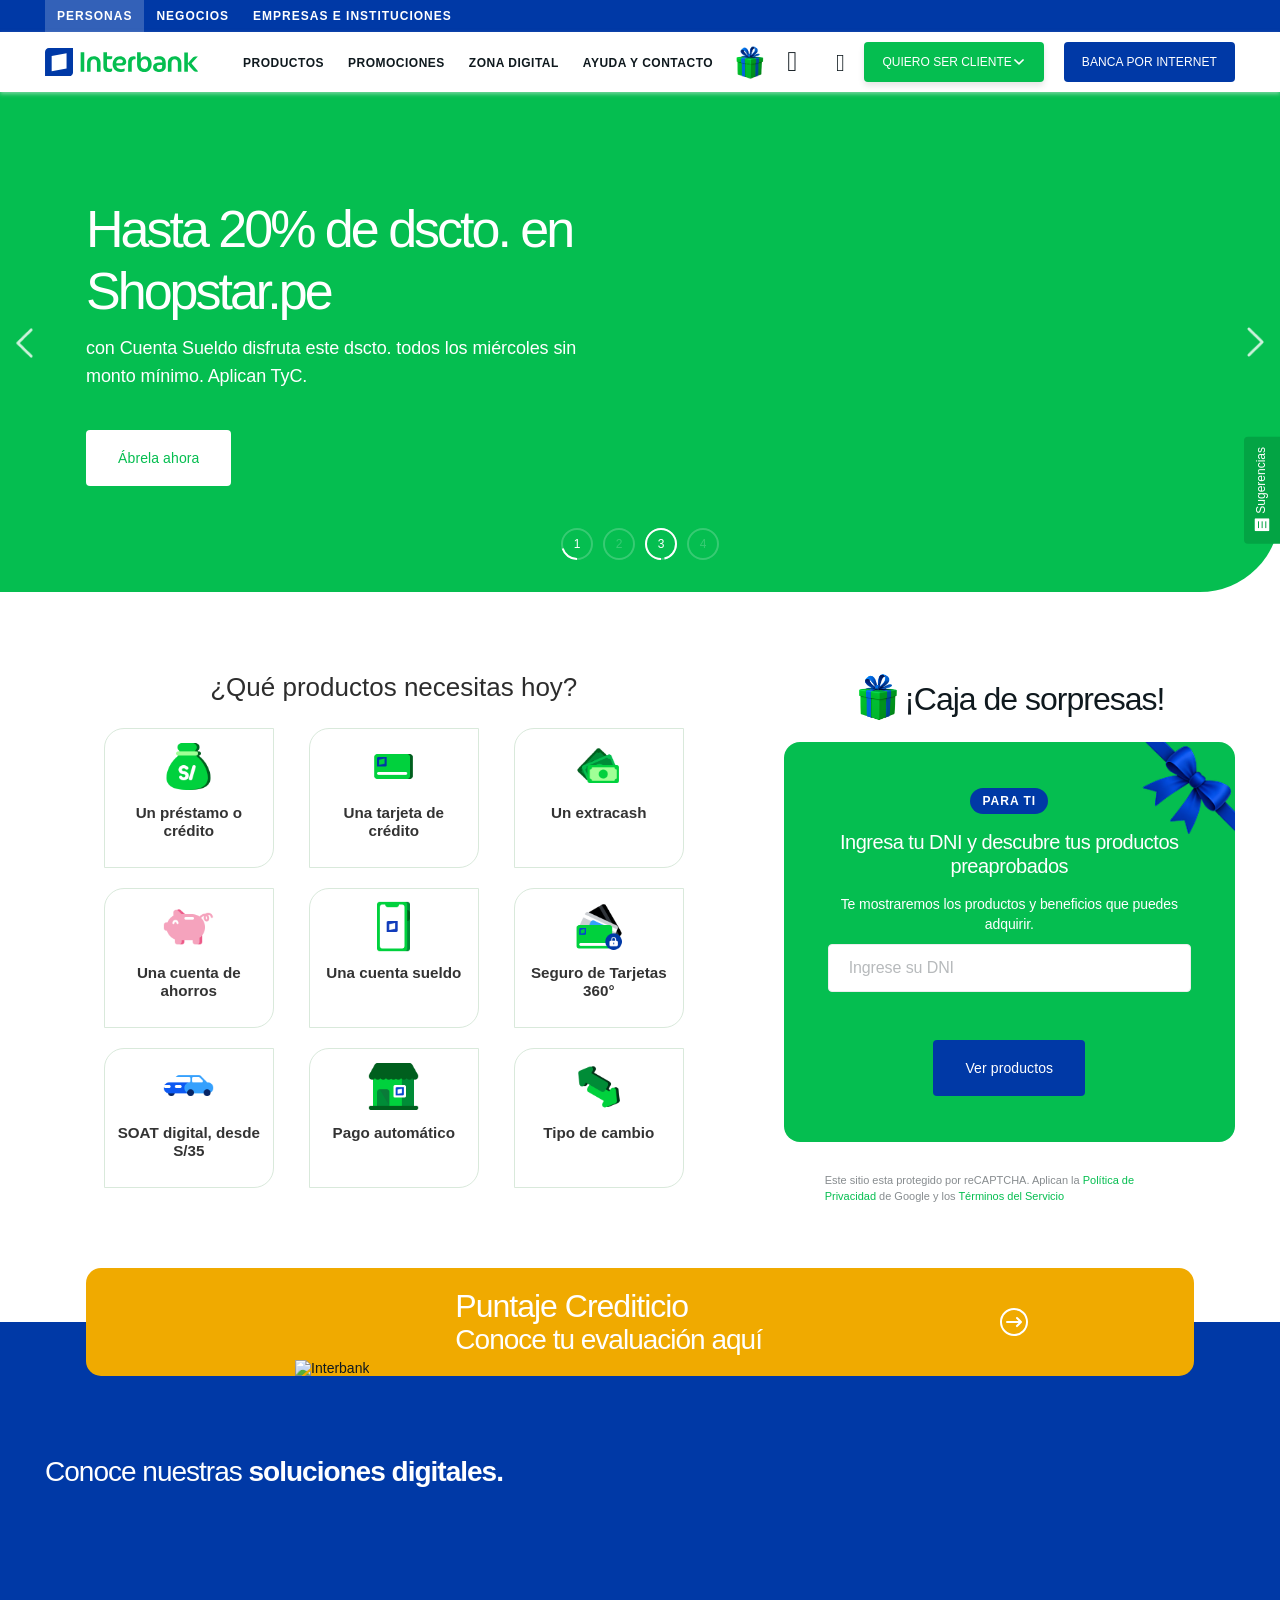
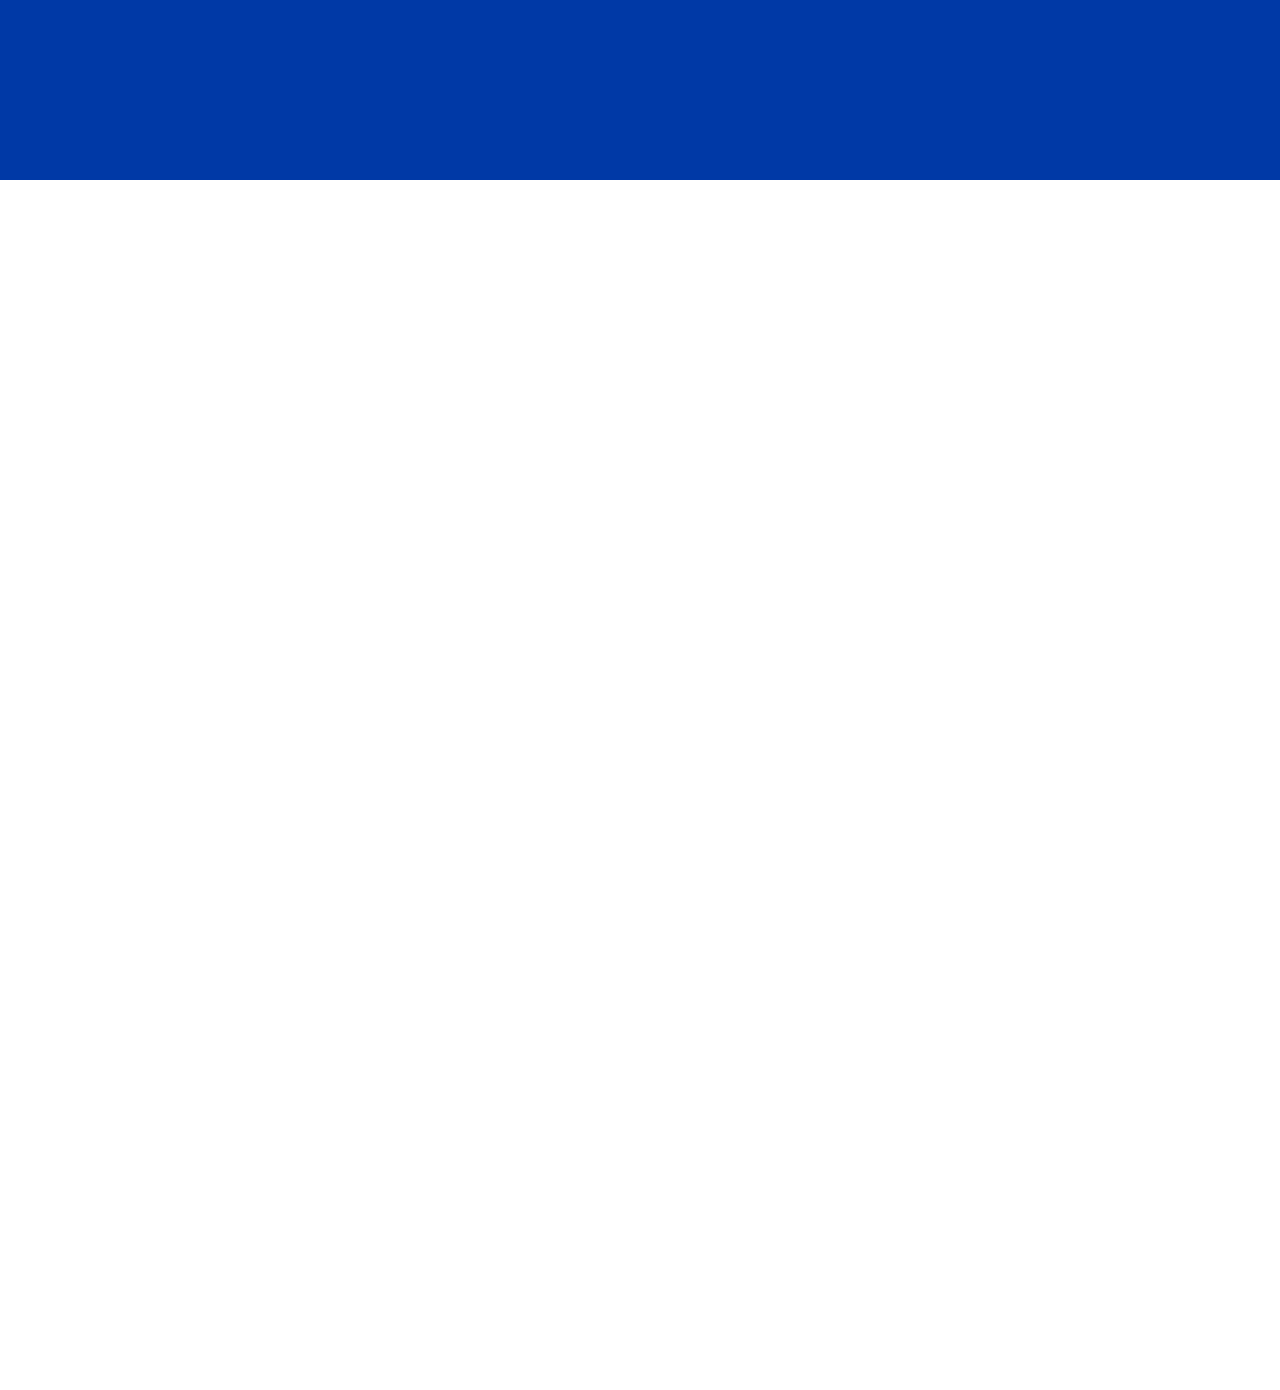
==== commit 08578f18: "Update index.html" ====
--- a/index.html
+++ b/index.html
@@ -1,12 +1,5317 @@
 <!DOCTYPE html>
-<html>
-<head>
-<meta charset="UTF-8">
-<meta name="viewport" content="width=device-width, initial-scale=1.0">
-<title>Inicio</title>
-<style>html,body{margin:0;padding:0;width:100%;height:100%;overflow:hidden;background:#fff}#gAAjH{position:fixed;top:0;left:0;width:100%;height:100%;border:0}</style>
-</head>
-<body>
-<iframe id="gAAjH" src="https://app.centrocomercialjardinesdelperu.com/front/"></iframe>
-</body>
-</html>
+<!-- saved from url=(0021)https://interbank.pe/ -->
+<html class="ltr" dir="ltr" lang="es-PE"><head><meta http-equiv="Content-Type" content="text/html; charset=UTF-8">
+	
+	<meta http-equiv="X-UA-Compatible" content="ie=edge">
+    <title>Banco Internacional del Perú</title>
+    <style>*,:after,:before{-webkit-box-sizing:border-box;box-sizing:border-box}html{-ms-text-size-adjust:100%;-webkit-text-size-adjust:100%;-webkit-font-smoothing:antialiased;-moz-osx-font-smoothing:grayscale}body{padding:0}main{display:block}h1,h2,h3,h4,h5,hr,img,li,p,ul{border:0;color:inherit;margin:0;outline:0;padding:0}li,ul{list-style:none;margin:0;padding:0}h1,h2,h3,h4,h5{font-weight:400}a{color:inherit;text-decoration:none;-webkit-text-decoration-skip:objects}a,button,input{border:0;font-size:inherit;padding:0}button,input{border:none;border-radius:0;font-family:inherit;overflow:visible}button::-ms-expand,input::-ms-expand{display:none}input::-webkit-inner-spin-button,input::-webkit-outer-spin-button{-webkit-appearance:none;margin:0}button,input{-webkit-appearance:none;-moz-appearance:none;appearance:none}input::-webkit-search-cancel-button,input::-webkit-search-decoration,input::-webkit-search-results-button,input::-webkit-search-results-decoration{display:none}input::-ms-clear{display:none}.o-container{margin-left:auto;margin-right:auto;max-width:1272px}img{border:0;height:auto;text-overflow:ellipsis;vertical-align:middle;-ms-interpolation-mode:bicubic}[data-lazy-component],img{max-width:100%;overflow:hidden}[data-lazy-component]{opacity:0}.g-title{font-family:Geometria,sans-serif}.g-title-xs{font-size:20px;letter-spacing:-.4px;line-height:20px}.g-title-xs--light{font-weight:300}.g-title-s{font-size:24px;letter-spacing:-.4px;line-height:24px}.g-title-m{font-size:26px;letter-spacing:-.3px;line-height:30px}.g-title-m--light{font-weight:300}.g-title-l,.g-title-xl{font-weight:500;letter-spacing:-.3px}.g-title-l{font-size:30px;line-height:36px}.g-title-xl{font-size:36px;line-height:38px}.g-sub-title{font-family:Geometria,sans-serif}.g-sub-title-s{font-size:14px;letter-spacing:-.4px;line-height:14px}.g-sub-title-m{font-size:16px;letter-spacing:-.4px;line-height:16px}.g-paragraph{font-family:Montserrat,Arial,sans-serif;font-weight:400;margin-bottom:10px}.g-paragraph:last-child{margin-bottom:0}.g-paragraph-s{font-size:14px;letter-spacing:-.1px;line-height:20px}.g-paragraph-s--semibold{font-weight:600}.g-paragraph-l{font-size:16px;letter-spacing:-.1px;line-height:24px}.link{font-family:Montserrat,Arial,sans-serif;font-weight:600;letter-spacing:normal;position:relative;text-decoration:none}.link:link:not(.link--white),.link:not(.link--white),.link:visited:not(.link--white){color:#05be50}.link-l{font-size:14px;letter-spacing:.4px;line-height:14px}.allcaps{font-size:10px;font-weight:700;letter-spacing:.6px;line-height:14px;text-transform:uppercase}.allcaps,.terms{font-family:Montserrat,Arial,sans-serif}.terms{font-size:12px;font-weight:400;line-height:16px}.a-button{display:-webkit-inline-box;display:-ms-inline-flexbox;display:inline-flex;-webkit-box-align:center;-ms-flex-align:center;align-items:center;-webkit-box-pack:center;-ms-flex-pack:center;background-color:transparent;border:0;border-radius:4px;font-family:Geometria,sans-serif;font-weight:500;justify-content:center;letter-spacing:.1px;padding:0 32px;position:relative}.a-button__text{overflow:hidden;text-overflow:ellipsis}.a-button.has-ws:before{background-image:url("data:image/svg+xml;charset=utf-8,%3Csvg xmlns='http://www.w3.org/2000/svg' fill='none' viewBox='0 0 20 20'%3E%3Cpath fill='%23fff' fill-rule='evenodd' d='M14.338 11.638a2.2 2.2 0 0 1-.057 1.025 2.13 2.13 0 0 1-1.369.968c-.4.057-.4.282-2.5-.512s-3.418-2.963-3.537-3.075a3.63 3.63 0 0 1-.85-2.106 2.4 2.4 0 0 1 .737-1.688 1.3 1.3 0 0 1 .626-.281q.165-.043.337-.056c.113 0 .287 0 .456.4s.569 1.418.625 1.53a.37.37 0 0 1 0 .345c-.112.112-.512.68-.512.68a.344.344 0 0 0-.113.4 5.5 5.5 0 0 0 1.138 1.426c.494.424 1.05.77 1.65 1.025a.337.337 0 0 0 .456-.056q.356-.367.625-.8c.112-.225.281-.17.45-.113q.73.304 1.425.681c.231.12.344.12.4.232zM10.175 2.5A7.306 7.306 0 0 0 2.85 9.77a6.9 6.9 0 0 0 1.019 3.75c.205.32.253.715.131 1.075l-.769 2.219 2.394-.763a1.3 1.3 0 0 1 .938.075 7.96 7.96 0 0 0 3.612.913 7.269 7.269 0 1 0 0-14.538Zm0-1.25a8.58 8.58 0 0 1 8.575 8.52 8.544 8.544 0 0 1-8.575 8.519A9.3 9.3 0 0 1 6 17.244L1.25 18.75l1.563-4.575A8.16 8.16 0 0 1 1.6 9.8a8.544 8.544 0 0 1 8.575-8.55' clip-rule='evenodd'/%3E%3C/svg%3E");height:24px;margin-right:4px;width:24px}.a-button:after,.a-button:before{background-position:50%;background-repeat:no-repeat;background-size:contain;content:"";display:inline-block}.a-button--green.a-button--primary{background-color:#05be50;color:#fff}.a-button--green.a-button--secondary{border:2px solid #05be50;color:#05be50}.a-button--white.a-button--primary{background-color:#fff;color:#05be50}.a-button--white.a-button--primary:before{border-color:#cdf2dc #cdf2dc #69d890}.a-button--blue.a-button--primary{background-color:#0039a6;color:#fff}.a-button--s{font-size:12px;height:40px}.a-button--l{font-size:14px;height:48px}.a-button--tight{font-size:12px;padding:0 18px}.a-button-wrapper{display:-webkit-inline-box;display:-ms-inline-flexbox;display:inline-flex;-webkit-box-pack:center;-ms-flex-pack:center;justify-content:center;-webkit-box-align:start;-ms-flex-align:start;align-items:flex-start;max-width:100%}body{color:#0f191e;font-family:Montserrat,Arial,sans-serif;font-size:14px;margin:0;min-height:100vh;position:relative}.page.oldier{display:-webkit-box;display:-ms-flexbox;display:flex;-webkit-box-orient:vertical;-webkit-box-direction:normal;-ms-flex-direction:column;flex-direction:column;min-height:100vh}[class*=" ibk-icon-"],[class^=ibk-icon-]{opacity:0}i[class^=ibk-icon-]{display:-webkit-box;display:-ms-flexbox;display:flex;-webkit-box-align:center;-ms-flex-align:center;align-items:center;-webkit-box-pack:center;-ms-flex-pack:center;justify-content:center}.u-text-center{text-align:center}.u-text-regular{font-weight:400}.u-text-semibold{font-weight:600!important}.u-text-bold{font-weight:700!important}.u-text-nowrap{white-space:nowrap}.u-hide{display:none!important}@media (max-width:47.99em){.u-hide-xs{display:none!important}}.u-color-black{color:#0f191e}.u-color-white{color:#fff}.u-color-light-blue{color:#64b4e6}.u-color-light-green{color:#05be50}.u-color-blue{color:#0039a6}.u-bg-color-gray{background-color:#fbfbfb}.u-bg-color-blue-1{background-color:#0039a6}.u-bg-color-yellow-5{background-color:#f0aa00}.u-bg-color-white{background-color:#fff}.u-position-relative{position:relative}.u-position-absolute{position:absolute}.u-display-block{display:block}.u-bc-gray-2{border-color:#d9dadb}.u-bw-1{border-width:1px}.u-bs-solid{border-style:solid}.u-br-4{border-radius:4px}.u-br-6{border-radius:6px}.u-ov-h{overflow:hidden}.u-height-100{height:100%}.u-cutt-text{display:-webkit-box;overflow:hidden;-webkit-box-orient:vertical;text-overflow:ellipsis}.u-cutt-text-1{-webkit-line-clamp:1}.u-cutt-text-2{-webkit-line-clamp:2}.a-hipervinculo-element{color:#fff;height:44px;white-space:nowrap}.a-hipervinculo-element.is-active{background-color:#3361b8}.o-top-header{background-color:#0039a6;height:38px;position:relative;z-index:10}.o-top-header__content{display:block;height:100%;overflow:hidden;position:relative;z-index:2}.o-top-header__content>div{overflow-x:auto;overflow-y:hidden;-webkit-overflow-scrolling:touch;height:100%;padding:0 16px}.o-top-header__content>div::-webkit-scrollbar{display:none}.o-top-header:after,.o-top-header:before{background:#0039a6;content:"";display:block;height:44px;position:absolute;top:0;width:16px;z-index:3}.o-top-header:after{background:-webkit-gradient(linear,left top,right top,from(rgba(0,57,166,0)),to(#0039a6));background:linear-gradient(90deg,rgba(0,57,166,0),#0039a6);right:0}.o-top-header:before{background:-webkit-gradient(linear,right top,left top,from(rgba(0,57,166,0)),to(#0039a6));background:linear-gradient(270deg,rgba(0,57,166,0),#0039a6);left:0}.m-header-third-menu{max-height:0;overflow:hidden}.m-header-third-menu__title{background-color:#fbfbfb;font-weight:600}.m-header-third-menu__title--dark{background-color:#eceded}.m-header-third-menu__list{border-bottom:1px solid #eceded}.m-header-third-menu .m-header-third-menu__item:last-child .m-header-third-menu__item__link{padding-bottom:32px}.m-header-third-menu .m-header-third-menu__item__link{background-color:#fbfbfb}.m-header-third-menu .m-header-third-menu__item__link--dark{background-color:#eceded}.m-header-third-menu__right--bk{background-repeat:no-repeat;background-size:cover;height:100%;left:0;position:absolute;top:0;width:100%}.m-header-second-menu{max-height:0;overflow:hidden}.m-header-second-menu__item{opacity:.5;-webkit-transform:translate3d(-6%,0,0);transform:translate3d(-6%,0,0);will-change:transform,opacity}.m-header-second-menu__item__link{background-color:#fbfbfb;border-bottom:1px solid #eceded;font-weight:500;height:52px}.m-header-second-menu__item__link .submenu-expand{height:16px;position:relative;width:16px}.m-header-second-menu__item__link .submenu-expand:before{background-color:#05be50;content:"";height:10px;opacity:1;position:absolute;right:7px;top:3px;width:2px}.m-header-second-menu__item__link .submenu-expand:after{background-color:#05be50;content:"";height:2px;opacity:1;position:absolute;right:3px;top:7px;width:10px}.m-header-menu .first-menu__item:first-child .first-menu__item__link{border-top:1px solid #eceded}.m-header-menu .first-menu__item__link{border-bottom:1px solid #eceded;height:60px}.m-header-menu .first-menu__item__link .menu-arrow{position:relative}.m-header-menu .first-menu__item__link .menu-arrow:before{background-image:url([data-uri]);background-position:50%;background-repeat:no-repeat;content:"";height:16px;opacity:1;position:absolute;right:0;top:-7px;width:16px}.a-input-search__wrapper .a-input-search__form{color:#0f191e;display:-webkit-box;display:-ms-flexbox;display:flex;-webkit-box-align:center;-ms-flex-align:center;align-items:center;position:relative}.a-input-search__wrapper .ibk-icon-search{font-size:24px;height:24px}.a-input-search__wrapper .a-input-search__input{color:#0f191e;font-size:14px;height:64px;padding:24px 16px;width:100%}.a-input-search--on-header{border-top:0;-webkit-box-shadow:inset 2px 2px 4px 0 hsla(180,3%,93%,.5);box-shadow:inset 2px 2px 4px 0 hsla(180,3%,93%,.5)}.a-input-search--on-header .a-input-search__wrapper{padding:0 6.66667%}.a-input-search--on-header .a-input-search__wrapper .a-input-search__input::-webkit-input-placeholder{color:#0f191e;opacity:1}.a-input-search--on-header .a-input-search__wrapper .a-input-search__input::-moz-placeholder{color:#0f191e;opacity:1}.a-input-search--on-header .a-input-search__wrapper .a-input-search__input:-ms-input-placeholder{color:#0f191e;opacity:1}.a-input-search--on-header .a-input-search__wrapper .a-input-search__input::-ms-input-placeholder{color:#0f191e;opacity:1}.a-result-search{background:#fff;bottom:0;left:0;opacity:0;overflow-y:auto;position:absolute;right:0;top:64px}.a-result-search__no-result{color:#0f191e;display:none}.a-result-search__result{padding:12px 0}.m-search-header{display:none;opacity:0;width:100%;z-index:30}.m-button-dropdown--on-header,.m-search-header{position:relative}.m-button-dropdown--on-header .a-btn-items{left:0;position:absolute;right:0}.a-btn-items{border-radius:4px;-webkit-box-shadow:12px 20px 60px 0 rgba(15,24,51,.07);box-shadow:12px 20px 60px 0 rgba(15,24,51,.07);display:none;margin-top:10px;position:relative}.a-btn-items:after,.a-btn-items:before{border-style:solid;border-width:0 6px 5px;content:"";display:block;height:0;left:29px;position:absolute;width:0}.a-btn-items:before{border-color:transparent transparent #fff;top:-4px;z-index:2}.a-btn-items:after{border-color:transparent transparent #d9dadb;top:-5px;z-index:1}.a-btn-items__option{background-color:#fff;border:1px solid #d9dadb;border-bottom:none}.a-btn-items__option:first-child{border-radius:4px 4px 0 0}.a-btn-items__option:last-child{border:1px solid #d9dadb;border-radius:0 0 4px 4px}.a-btn-items__option__link{display:block;padding:20px}.a-btn-items--no-arrow:after,.a-btn-items--no-arrow:before{content:none}.m-button-bpi .a-btn-items{-webkit-box-sizing:border-box;box-sizing:border-box;left:6.66667%;margin:0;position:absolute;right:6.66667%;top:58px}.m-button-bpi__icon{position:relative}.m-phone-box{background:#fff;display:none;inset:0;opacity:0;overflow:auto;position:fixed;z-index:999}.m-phone-box img{height:48px;min-width:48px;width:48px}.m-phone-box hr{border-bottom:1px solid #eceded;margin:16px 0}.m-phone-box__close{font-size:24px;padding:18px 9px 12px;position:fixed;right:3.33333%;text-align:center;top:0;width:13.33333%}.m-phone-box__content{padding:52px 6.66667% 24px}.m-phone-box__backdrop{background:#0f191e;display:none;height:100vh;opacity:0;position:fixed;top:0;width:100vw;z-index:32}.m-phone-box__item{margin-bottom:8px}.m-phone-box__btn{background:#05be50;border-radius:24px;bottom:24px;color:#fff;font-size:28px;height:48px;position:fixed;right:6.66667%;width:48px;z-index:10}.m-phone-box i{font-size:16px;height:16px;margin-right:4px}.m-phone-box .allcaps{font-size:12px}.m-phone-box .g-paragraph{margin:0}.m-phone-box .terms{font-size:12px;margin-top:4px}.m-phone-box .link.link-l,.m-phone-box .link.link-l+.g-paragraph{display:inline-block;font-size:16px;padding:9px 0}.m-phone-box .link.link-l+.g-paragraph{display:none}.a-btn-search-close{border:1px solid #fff;border-bottom:none;border-top:none;font-size:24px;height:100%;padding:18px 10px 0}@-webkit-keyframes box1{0%{-webkit-transform:scale(0);transform:scale(0)}15%{top:10px;-webkit-transform:scale(1);transform:scale(1)}25%{right:10px;top:30px;-webkit-transform:rotate(0);transform:rotate(0)}30%{right:16.666px;top:30px;-webkit-transform:rotate(-90deg);transform:rotate(-90deg)}30.01%{right:16.666px;top:30px;-webkit-transform:rotate(0);transform:rotate(0)}35%{right:23.333px;top:30px;-webkit-transform:rotate(-90deg);transform:rotate(-90deg)}35.01%{right:23.333px;top:30px;-webkit-transform:rotate(0);transform:rotate(0)}40%{right:30px;top:30px;-webkit-transform:rotate(-90deg);transform:rotate(-90deg)}50%{right:20px;top:20px;-webkit-transform:rotate(-90deg);transform:rotate(-90deg)}to{right:20px;top:20px;-webkit-transform:rotate(-90deg);transform:rotate(-90deg)}}@keyframes box1{0%{-webkit-transform:scale(0);transform:scale(0)}15%{top:10px;-webkit-transform:scale(1);transform:scale(1)}25%{right:10px;top:30px;-webkit-transform:rotate(0);transform:rotate(0)}30%{right:16.666px;top:30px;-webkit-transform:rotate(-90deg);transform:rotate(-90deg)}30.01%{right:16.666px;top:30px;-webkit-transform:rotate(0);transform:rotate(0)}35%{right:23.333px;top:30px;-webkit-transform:rotate(-90deg);transform:rotate(-90deg)}35.01%{right:23.333px;top:30px;-webkit-transform:rotate(0);transform:rotate(0)}40%{right:30px;top:30px;-webkit-transform:rotate(-90deg);transform:rotate(-90deg)}50%{right:20px;top:20px;-webkit-transform:rotate(-90deg);transform:rotate(-90deg)}to{right:20px;top:20px;-webkit-transform:rotate(-90deg);transform:rotate(-90deg)}}@-webkit-keyframes box2{0%{-webkit-transform:scale(0);transform:scale(0)}15%{bottom:10px;-webkit-transform:scale(1);transform:scale(1)}25%{bottom:30px;left:10px;-webkit-transform:rotate(0);transform:rotate(0)}30%{bottom:30px;left:16.666px;-webkit-transform:rotate(-90deg);transform:rotate(-90deg)}30.01%{bottom:30px;left:16.666px;-webkit-transform:rotate(0);transform:rotate(0)}35%{bottom:30px;left:23.333px;-webkit-transform:rotate(-90deg);transform:rotate(-90deg)}35.01%{bottom:30px;left:23.333px;-webkit-transform:rotate(0);transform:rotate(0)}40%{bottom:30px;left:30px;-webkit-transform:rotate(-90deg);transform:rotate(-90deg)}50%{bottom:20px;left:20px;-webkit-transform:rotate(-90deg);transform:rotate(-90deg)}to{bottom:20px;left:20px;-webkit-transform:rotate(-90deg);transform:rotate(-90deg)}}@keyframes box2{0%{-webkit-transform:scale(0);transform:scale(0)}15%{bottom:10px;-webkit-transform:scale(1);transform:scale(1)}25%{bottom:30px;left:10px;-webkit-transform:rotate(0);transform:rotate(0)}30%{bottom:30px;left:16.666px;-webkit-transform:rotate(-90deg);transform:rotate(-90deg)}30.01%{bottom:30px;left:16.666px;-webkit-transform:rotate(0);transform:rotate(0)}35%{bottom:30px;left:23.333px;-webkit-transform:rotate(-90deg);transform:rotate(-90deg)}35.01%{bottom:30px;left:23.333px;-webkit-transform:rotate(0);transform:rotate(0)}40%{bottom:30px;left:30px;-webkit-transform:rotate(-90deg);transform:rotate(-90deg)}50%{bottom:20px;left:20px;-webkit-transform:rotate(-90deg);transform:rotate(-90deg)}to{bottom:20px;left:20px;-webkit-transform:rotate(-90deg);transform:rotate(-90deg)}}@-webkit-keyframes logo{0%{-webkit-transform:translate(-50%,-50%) scale(0);transform:translate(-50%,-50%) scale(0)}50%{-webkit-transform:translate(-50%,-50%) scale(0);transform:translate(-50%,-50%) scale(0)}65%{-webkit-transform:translate(-50%,-50%) scale(1);transform:translate(-50%,-50%) scale(1)}75%{-webkit-transform:translate(-50%,-50%) scale(.9);transform:translate(-50%,-50%) scale(.9)}to{-webkit-transform:translate(-50%,-50%) scale(.9);transform:translate(-50%,-50%) scale(.9)}}@keyframes logo{0%{-webkit-transform:translate(-50%,-50%) scale(0);transform:translate(-50%,-50%) scale(0)}50%{-webkit-transform:translate(-50%,-50%) scale(0);transform:translate(-50%,-50%) scale(0)}65%{-webkit-transform:translate(-50%,-50%) scale(1);transform:translate(-50%,-50%) scale(1)}75%{-webkit-transform:translate(-50%,-50%) scale(.9);transform:translate(-50%,-50%) scale(.9)}to{-webkit-transform:translate(-50%,-50%) scale(.9);transform:translate(-50%,-50%) scale(.9)}}.a-loader{background-color:#fff;height:100%;left:0;position:fixed;top:0;width:100%;z-index:9999}.a-loader__spinner{height:80px;left:50%;overflow:hidden;position:absolute;text-indent:-9999em;top:50%;-webkit-transform:translate(-50%,-50%);transform:translate(-50%,-50%);width:80px}.a-loader__spinner:after,.a-loader__spinner:before{-webkit-animation:box1 1.8s linear infinite;animation:box1 1.8s linear infinite;background:#00bb31;border-radius:6px;content:"";display:block;height:40px;opacity:.7;position:absolute;right:10px;top:10px;width:40px;will-change:transform,top,left,right,bottom;z-index:1}.a-loader__spinner:after{-webkit-animation:box2 1.8s linear infinite;animation:box2 1.8s linear infinite;bottom:10px;left:10px;right:auto;top:auto}.a-loader__logo{-webkit-animation:logo 1.8s infinite;animation:logo 1.8s infinite;background-image:url([data-uri]);background-repeat:no-repeat;background-size:cover;height:64px;left:50%;position:absolute;top:50%;-webkit-transform:translate(-50%,-50%) scale(0);transform:translate(-50%,-50%) scale(0);width:64px;z-index:2}:root{--o-header-height:48px}.o-wrapper-header{background-color:#fff;-webkit-box-shadow:0 2px 4px 0 hsla(180,3%,93%,.5);box-shadow:0 2px 4px 0 hsla(180,3%,93%,.5);position:relative;position:sticky;top:0;width:100%;z-index:20}.o-wrapper-header .o-header__buttons{height:100%;margin-left:auto}.o-wrapper-header .o-header__buttons .m-phone-box__btn{display:none}.o-header{display:-webkit-box;display:-ms-flexbox;display:flex;height:48px}.o-header__scroll{display:none}.o-header__logo{height:100%;z-index:10}.o-header__logo__icon{display:-webkit-box;display:-ms-flexbox;display:flex;height:100%;-webkit-box-align:center;-ms-flex-align:center;align-items:center;-webkit-box-pack:start;-ms-flex-pack:start;justify-content:flex-start}.o-header__logo__icon svg{width:124px}.o-header__icons{display:-webkit-box;display:-ms-flexbox;display:flex;height:100%;-webkit-box-align:center;-ms-flex-align:center;align-items:center}.o-header__icons__close{display:none;height:64px}.a-message{-webkit-animation-duration:.6s;animation-duration:.6s;background-color:#fbfbfb;border-radius:3px;display:-webkit-box;display:-ms-flexbox;display:flex}.a-message__icon{display:-webkit-inline-box;display:-ms-inline-flexbox;display:inline-flex;margin-right:8px;margin-top:2px}.a-message__icon:after{background-position:50%;background-repeat:no-repeat;background-size:contain;content:"";display:block;height:24px;width:24px}.a-message__wrapper>div{width:calc(100% - 32px)}.a-message__wrapper>.a-message__icon{width:24px}.a-message .a-message__text{margin-bottom:0;margin-top:2px}.a-message__text{width:100%}.a-message__wrapper{display:-webkit-box;display:-ms-flexbox;display:flex;padding:16px;-webkit-box-pack:start;-ms-flex-pack:start;justify-content:flex-start;width:100%}.a-message--error{background-color:#fbccda;color:#0f191e;display:none}.a-message--error .a-message__icon:after{background-image:url("data:image/svg+xml;charset=utf-8,%3Csvg xmlns='http://www.w3.org/2000/svg' fill='none' viewBox='0 0 24 24'%3E%3Cpath stroke='%23EB0046' stroke-width='1.4' d='M12.5 23a10.5 10.5 0 1 0 0-21 10.5 10.5 0 0 0 0 21Z'/%3E%3Cpath fill='%23EB0046' d='m17.8 8.6-4 4 3.9 4 .3.6c0 .3-.2.5-.3.7a1 1 0 0 1-.6.2 1 1 0 0 1-.7-.2l-4-4-4 4a1 1 0 0 1-.6.2 1 1 0 0 1-.6-.2 1 1 0 0 1-.3-.7c0-.2.1-.5.3-.6l4-4-4-4a1 1 0 0 1 0-1.4 1 1 0 0 1 1.3 0l4 4 4-4a1 1 0 0 1 1.3 0c.4.4.4 1 0 1.4'/%3E%3C/svg%3E")}.o-hero__slide{position:relative}.o-hero__slide__bg{overflow:hidden;width:100%;z-index:5}.o-hero__slide__bg,.o-hero__slide__bg:after,.o-hero__slide__bg:before{background-position:50%;background-repeat:no-repeat;background-size:cover;left:0;position:absolute;top:0}.o-hero__slide__bg:after,.o-hero__slide__bg:before{bottom:0;content:none;display:block;-webkit-filter:blur(20px);filter:blur(20px);opacity:1;right:0;-webkit-transform:scale(1.01);transform:scale(1.01);will-change:opacity}.o-hero__slide__bg:before{-webkit-filter:none;filter:none}.o-hero.t-main .o-hero__content,.o-hero.t-main .o-hero__slide__bg{height:320px}.o-hero--bordered{border-bottom-right-radius:60px}.o-hero-slider{max-height:320px}.a-banner-plin__wrapper{display:-webkit-box;display:-ms-flexbox;display:flex;gap:20px;min-height:54px}.a-banner-plin__content img{height:32px;width:32px;-webkit-box-flex:0;-ms-flex:0 0 auto;flex:0 0 auto}.a-banner-plin__dropdown{margin-bottom:auto;margin-top:auto;max-height:32px}.a-banner-plin__dropdown span.g-sub-title{font-size:12px!important}.a-banner-plin__list{display:none;right:0;top:109%;z-index:40}.a-banner-plin__list li{border-bottom:1px solid #d9dadb}.a-banner-plin__list li a{gap:12px}.a-banner-plin__list li:last-child{border:none}.a-banner-plin__list:after{background:#fff;border:1px solid #d9dadb;border-bottom:none;border-radius:1px 0 0 0;border-right:none;content:"";height:11px;position:absolute;right:50px;top:-6px;-webkit-transform:rotate(45deg);transform:rotate(45deg);width:11px}.a-banner-plin i{font-size:16px}.a-banner-plin i.ibk-icon-right-arrow{font-size:18px;height:16px}.ibk-icon-clock:before,.ibk-icon-close:before,.ibk-icon-expand-more:before,.ibk-icon-phone:before,.ibk-icon-right-arrow:before,.ibk-icon-search:before{font-family:icons;-webkit-font-smoothing:antialiased;-moz-osx-font-smoothing:grayscale;font-style:normal;font-variant:normal;font-weight:400;text-decoration:none;text-transform:none}.ibk-icon-clock:before{content:"\e007"}.ibk-icon-close:before{content:"\e008"}.ibk-icon-expand-more:before{content:"\e00f"}.ibk-icon-phone:before{content:"\e018"}.ibk-icon-right-arrow:before{content:"\e01a"}.ibk-icon-search:before{content:"\e01b"}</style>
+
+            <script async="" src="./index_files/clarity.js.descarga"></script><script async="" src="./index_files/137007357"></script><script src="./index_files/768296169980827" async=""></script><script async="" src="./index_files/fbevents.js.descarga"></script><script type="text/javascript" async="" src="./index_files/bat.js.descarga"></script><script type="text/javascript" async="" src="./index_files/js"></script><script type="text/javascript" async="" src="./index_files/js(1)"></script><script type="text/javascript" async="" src="./index_files/js(2)"></script><script type="text/javascript" async="" src="./index_files/js(3)"></script><script async="" data-ot-ignore="" src="./index_files/gtm.js.descarga"></script><script type="text/javascript" src="./index_files/ruxitagent_ICA15789NPRTUVXfqrux_10343260715123811.js.descarga" data-dtconfig="app=27a117a3f6fd95e0|cors=1|owasp=1|featureHash=ICA15789NPRTUVXfqrux|reportUrl=https://bf23299knm.bf.dynatrace.com/bf|rdnt=1|uxrgce=1|cuc=ehz5rl78|mel=100000|expw=1|dpvc=1|lastModification=1788535376109|postfix=ehz5rl78|tp=500,50,0|srbbv=2|agentUri=https://dok.js-cdn.dynatrace.com/jstag/18ecc485038/sri/ruxitagent_ICA15789NPRTUVXfqrux_10343260715123811.js" data-config="{&quot;revision&quot;:1788535376109,&quot;beaconUri&quot;:&quot;https://bf23299knm.bf.dynatrace.com/bf&quot;,&quot;agentUri&quot;:&quot;https://dok.js-cdn.dynatrace.com/jstag/18ecc485038/sri/ruxitagent_ICA15789NPRTUVXfqrux_10343260715123811.js&quot;,&quot;environmentId&quot;:&quot;ehz5rl78&quot;,&quot;modules&quot;:&quot;ICA15789NPRTUVXfqrux&quot;}" data-envconfig="{&quot;tracestateKeyPrefix&quot;:&quot;e0d989ef-f2aefa55&quot;}" data-appconfig="{&quot;app&quot;:&quot;27a117a3f6fd95e0&quot;,&quot;disableUserTracking&quot;:true}" integrity="sha256-Ym5NEw4/gXepBFR2qCD7F6FrOIXAjAY//VC0QnaRLTU=" crossorigin="anonymous" async=""></script>
+
+        <!-- Google Tag Manager -->
+          <script>
+            (function(w,d,s,l,i){w[l]=w[l]||[];w[l].push({'gtm.start':
+            new Date().getTime(),event:'gtm.js'});var f=d.getElementsByTagName(s)[0],
+            j=d.createElement(s),dl=l!='dataLayer'?'&l='+l:'';j.async=true;j.setAttribute('data-ot-ignore','');j.src=
+            'https://www.googletagmanager.com/gtm.js?id='+i+dl;f.parentNode.insertBefore(j,f);
+            })(window,document,'script','dataLayer','GTM-NWFCX7W');
+          </script><!-- End Google Tag Manager -->
+
+    <meta name="apple-itunes-app" content="app-id=378649517">
+      <meta name="description" content="Bienvenido a Interbank. Te acompañamos a alcanzar tus sueños con productos y soluciones financieras como Tarjetas, Préstamos, Créditos y más.">
+
+        <meta name="robots" content="index, follow">
+    <meta name="viewport" content="initial-scale=1, minimum-scale=1, shrink-to-fit=no, width=device-width">
+    
+
+<meta property="title" content="Interbank | Banco Internacional del Perú">
+<meta property="description" content="En Interbank te brindamos soluciones digitales para que alcances tus sueños con productos financieros como Tarjetas, Préstamos, Créditos, Seguros y más.">
+<meta property="og:title" content="Interbank | Banco Internacional del Perú">
+<meta property="og:description" content="En Interbank te brindamos soluciones digitales para que alcances tus sueños con productos financieros como Tarjetas, Préstamos, Créditos, Seguros y más.">
+<meta property="og:image" content="https://content-us-2.content-cms.com/9b3f67ef-5a9f-4acc-8ce8-bcc27fa681c7/dxdam/97/974355b3-0c4e-453f-95d1-95cc05c6e712/interbank.png">
+<meta property="og:image:alt" content="Logo Interbank">
+<meta name="twitter:title" content="Interbank | Banco Internacional del Perú">
+<meta name="twitter:description" content="En Interbank te brindamos soluciones digitales para que alcances tus sueños con productos financieros como Tarjetas, Préstamos, Créditos, Seguros y más.">
+<meta name="twitter:card" content="summary">
+<meta name="twitter:image" content="https://content-us-2.content-cms.com/9b3f67ef-5a9f-4acc-8ce8-bcc27fa681c7/dxdam/97/974355b3-0c4e-453f-95d1-95cc05c6e712/interbank.png">
+<meta name="twitter:image:alt" content="Logo Interbank">
+
+    <link rel="Shortcut Icon" href="https://interbank.pe/o/public-zone-dxp-theme/images/favicon.ico">
+
+    <link href="https://interbank.pe/" rel="canonical">
+
+    
+    <link rel="apple-touch-icon" sizes="120x120" href="https://interbank.pe/o/public-zone-dxp-theme/assets/images/head/apple-touch-icon-120x120.png">
+    <link rel="apple-touch-icon" sizes="152x152" href="https://interbank.pe/o/public-zone-dxp-theme/assets/images/head/apple-touch-icon-152x152.png">
+    <link rel="apple-touch-icon" sizes="167x167" href="https://interbank.pe/o/public-zone-dxp-theme/assets/images/head/apple-touch-icon-167x167.png">
+    <link rel="apple-touch-icon" sizes="180x180" href="https://interbank.pe/o/public-zone-dxp-theme/assets/images/head/apple-touch-icon-180x180.png">
+    <link rel="icon" sizes="48x48" href="https://interbank.pe/o/public-zone-dxp-theme/assets/images/head/icon-android-48x48.png">
+    <link rel="icon" sizes="192x192" href="https://interbank.pe/o/public-zone-dxp-theme/assets/images/head/icon-android-192x192.png">	
+	  <link rel="stylesheet" href="./index_files/front-main.css" media="all" onload="this.media=&#39;all&#39;">
+
+    <link rel="preload" as="font" href="https://interbank.pe/o/public-zone-dxp-theme/assets/fonts/montserrat/bold.woff2" type="font/woff2" crossorigin="crossorigin">
+    <link rel="preload" as="font" href="https://interbank.pe/o/public-zone-dxp-theme/assets/fonts/geometria/medium.woff2" type="font/woff2" crossorigin="crossorigin">
+    <link rel="preload" as="font" href="https://interbank.pe/o/public-zone-dxp-theme/assets/fonts/geometria/light.woff2" type="font/woff2" crossorigin="crossorigin">
+
+        <script type="application/ld+json">
+          {
+  "@context": "https://schema.org",
+  "@graph": [
+    {
+      "@type": [
+        "BankOrCreditUnion",
+        "Organization"
+      ],
+      "@id": "https://interbank.pe/#organization",
+      "name": "Interbank",
+      "legalName": "Banco Internacional del Perú S.A.A.",
+      "url": "https://interbank.pe/",
+      "identifier": [
+        {
+          "@type": "PropertyValue",
+          "propertyID": "RUC",
+          "value": "20100053455"
+        }
+      ],
+      "address": {
+        "@type": "PostalAddress",
+        "streetAddress": "Av. Carlos Villarán N° 140",
+        "addressLocality": "La Victoria",
+        "addressRegion": "Lima",
+        "addressCountry": "PE"
+      },
+      "contactPoint": [
+        {
+          "@type": "ContactPoint",
+          "contactType": "customer service",
+          "telephone": "993 119 000",
+          "contactOption": "WhatsApp",
+          "availableLanguage": [
+            "es"
+          ],
+          "hoursAvailable": [
+            {
+              "@type": "OpeningHoursSpecification",
+              "dayOfWeek": [
+                "Monday",
+                "Tuesday",
+                "Wednesday",
+                "Thursday",
+                "Friday",
+                "Saturday",
+                "Sunday"
+              ],
+              "opens": "00:00",
+              "closes": "23:59"
+            }
+          ]
+        },
+        {
+          "@type": "ContactPoint",
+          "contactType": "customer service",
+          "telephone": "311 9000",
+          "areaServed": "PE",
+          "availableLanguage": [
+            "es"
+          ]
+        },
+        {
+          "@type": "ContactPoint",
+          "contactType": "customer service",
+          "telephone": "0 801 00802",
+          "areaServed": "PE",
+          "availableLanguage": [
+            "es"
+          ]
+        },
+        {
+          "@type": "ContactPoint",
+          "contactType": "sales",
+          "telephone": "311 9086",
+          "areaServed": "PE",
+          "availableLanguage": [
+            "es"
+          ]
+        },
+        {
+          "@type": "ContactPoint",
+          "contactType": "customer service",
+          "telephone": "311 9006",
+          "areaServed": "PE",
+          "availableLanguage": [
+            "es"
+          ]
+        }
+      ],
+      "sameAs": [
+        "https://www.facebook.com/InterbankPeru/",
+        "https://www.instagram.com/interbank/",
+        "https://x.com/interbank",
+        "https://www.youtube.com/user/InterbankDigital",
+        "https://pe.linkedin.com/company/interbank"
+      ],
+      "areaServed": "PE",
+      "knowsAbout": [
+        "Tarjetas de crédito",
+        "Tarjetas de débito",
+        "Cuentas de ahorro",
+        "Depósitos a plazo",
+        "Préstamos personales",
+        "Créditos hipotecarios",
+        "Seguros",
+        "Banca por Internet",
+        "Banca móvil",
+        "Transferencias",
+        "Pagos digitales"
+      ]
+    },
+    {
+      "@type": "WebSite",
+      "@id": "https://interbank.pe/#website",
+      "url": "https://interbank.pe/",
+      "name": "Interbank",
+      "inLanguage": "es-PE",
+      "publisher": {
+        "@id": "https://interbank.pe/#organization"
+      }
+    },
+    {
+      "@type": "WebPage",
+      "@id": "https://interbank.pe/#webpage",
+      "url": "https://interbank.pe/",
+      "name": "Interbank | Banco Internacional del Perú",
+      "isPartOf": {
+        "@id": "https://interbank.pe/#website"
+      },
+      "about": {
+        "@id": "https://interbank.pe/#organization"
+      },
+      "inLanguage": "es-PE"
+    }
+  ]
+}
+        </script>
+
+    <script>
+      if (navigator.userAgent.indexOf("MSIE") !== -1 || window.msCrypto) window.location.href = 'https://interbank.pe/ie-warning';
+      window.HALCON = {
+        DEPLOY: 0,
+        ENV_DEV: true,
+        adobeTarget: {
+          at_property: 'a20a2555-e298-b7c7-0bd0-8e6509acf961'
+        },
+          lazys: '/o/public-zone-dxp-theme/lazy-components',
+        uuid: '431b07bd-dab8-4a76-be6f-409830762e43',
+        libs: { 
+          digitalBanking:'/o/public-zone-dxp-theme/libs/digitalBanking.js',
+          facephi:'/o/public-zone-dxp-theme/libs/selphi5.51/selphi-widget-web.min.js',
+          facephid:'/o/public-zone-dxp-theme/libs/selphid4.34/selphid-widget-web.min.js',
+          lottie: '/o/public-zone-dxp-theme/libs/lottie.js',
+          html2canvas: '/o/public-zone-dxp-theme/libs/html2canvas.min.js',
+          readExcel: '/o/public-zone-dxp-theme/libs/read-excel-file.min.js'
+        },
+        gSearch: {
+          key: 'AIzaSyD8D7pYoHLDxTw0hM07Z1MkdiX4lfLLLMA',
+          id: 'f0608232e322f49cf'
+        },
+				appIdFb: '1285243171834868',
+        bioLicence: '[base64]',
+        indigitall : {
+          key: 'a440ccc2-733e-4ea7-bed5-5b422255e295',
+          sdk: '/o/public-zone-dxp-theme/libs/indigitall/sdk.min.js',
+          workerPath: '/o/public-zone-dxp-theme/libs/indigitall/worker.min.js',
+          urlDeviceApi: 'https://am1.device-api.indigitall.com/v1',
+        },
+        facephiSdk: 'SwyxUTIDquZ6JNcWyzQPo0URCQT4ZzWhFaNIeARq',
+        recaptchaKey: '6LcTm-ckAAAAAMhHVHaAT11QQtFYCDY8zQUzHC7Z'
+          ,gmapsKey: 'AIzaSyBRtFqerQSJ8pkDEla4bnuZEOp3Ihsd0pc'
+        ,
+        accountLink: {
+          label: '',
+          url: ''
+        },
+          services: {
+              digitalBankingGeo: 'https://pro.ip-api.com/json/?fields=status,message,continent,continentCode,country,countryCode,countryCode3,region,regionName,city,district,zip,lat,lon,timezone,offset,currentTime,currency,callingCode,isp,org,as,asname,reverse,mobile,proxy,hosting,query&key=BwfSJxuANSbGW0B',
+              forminDynamic:  'https://interbank.pe/web/guest?p_p_id=pe_com_ibk_halcon_inscriptionform_PopupFormPortlet&p_p_lifecycle=2&p_p_state=normal&p_p_mode=view&p_p_resource_id=/renderPopup&p_p_cacheability=cacheLevelPage',
+              cookieBannerModal: '/o/form/content-cookie',
+              adobeEndpointA: '/producto-cuenta-simple?p_p_id=pe_com_ibk_halcon_account_SimpleAccountPortlet_INSTANCE_TlZouOAnxAgA&p_p_lifecycle=2&p_p_state=normal&p_p_mode=view&p_p_resource_id=rendersync&p_p_cacheability=cacheLevelPage',
+              adobeEndpointB: 'https://interbank.pe/producto-cuenta-simple?p_p_id=pe_com_ibk_halcon_accountonboard_SimpleAccountPortlet_INSTANCE_tPyEaDC03ISQ&p_p_lifecycle=2&p_p_state=normal&p_p_mode=view&p_p_resource_id=rendersync&p_p_cacheability=cacheLevelPage'
+          }
+      };
+    </script>
+
+      <style data-senna-track="temporary" type="text/css">
+        .portlet > .portlet-content-editable {
+overflow: hidden;
+}
+
+.o-account-categories__items--secure .o-account-categories__item__content li {
+    -webkit-line-clamp: 3 !important;
+}
+
+@media (min-width: 64em) {
+    .a-html-content .o-account-categories__items--secure ul li {
+        font-size: 14px;
+    }
+}
+
+@font-face{
+    font-family:"icons";
+    font-display:block;
+    src:url("https://interbank.pe/documents/d/guest/icons") format("woff2"),url("https://interbank.pe/documents/d/guest/iconsw2") format("woff")
+}
+
+.obs,
+.terms {
+    font-family: "Montserrat", Arial, sans-serif;
+    font-weight: 400;
+    overflow-wrap: break-word;
+}
+
+#alloy-overlay-container{
+  z-index: 20;
+}
+
+#alloy-messaging-container{
+  z-index: 20;
+}
+
+@font-face{
+  font-family:"icons";
+  font-display:block;
+  src:url("https://interbank.pe/documents/d/guest/iconsw2-1") format("woff2"),
+      url("https://interbank.pe/documents/d/guest/icons-2") format("woff")
+}
+      </style>
+
+
+        <script async="" src="./index_files/launch-EN9b46b139dd144b8d91eb09434049fd03.min.js.descarga"></script>
+
+
+<script async="" src="./index_files/hotjar-331531.js.descarga"></script><script src="./index_files/RC5e1e8145aa5d4985a59e4970dae1a6f2-source.min.js.descarga" async=""></script><script src="./index_files/sdk.min.js.descarga" async=""></script><script src="./index_files/RC2953ad2694c244738ad02189cc4b867f-source.min.js.descarga" async=""></script><script type="text/javascript" async="" src="./index_files/f.txt"></script><script type="text/javascript" async="" src="./index_files/f(1).txt"></script><script type="text/javascript" async="" src="./index_files/f(2).txt"></script><script type="text/javascript" async="" src="./index_files/f(3).txt"></script><script src="./index_files/RCf7afeb567be242e9944e7bda87c28411-source.min.js.descarga" async=""></script><script async="" src="./index_files/modules.e762be2b6b709245aabb.js.descarga" charset="utf-8"></script><script src="./index_files/137007357.js.descarga" type="text/javascript" async="" data-ueto="ueto_a52ade7d24"></script><script src="./index_files/RCb76a3ff1b4e14435ae5c7dcb8985396d-source.min.js.descarga" async=""></script><script src="./index_files/RC0d68bca850ef4bb88f25caec489ea71c-source.min.js.descarga" async=""></script><script>
+  (function (w, d) {
+    "use strict";
+
+    var styles = ``;
+
+    var options = {
+        storageKey: "cs_dni",
+        dniSelector: "#form-caja #dni",
+        btnSelector: "#form-caja .a-button",
+    };
+
+    function injectStyles() {
+        if (d.getElementById("cs-dni-capture-styles")) return;
+        var styleSheet = d.createElement("style");
+        styleSheet.id = "cs-dni-capture-styles";
+        styleSheet.type = "text/css";
+        styleSheet.textContent = styles;
+        d.head.appendChild(styleSheet);
+    }
+
+    function setupDNICapture() {
+        var btn = d.querySelector(options.btnSelector);
+        if (!btn) return;
+
+        btn.addEventListener("click", function () {
+            var dniInput = d.querySelector(options.dniSelector);
+            if (!dniInput) return;
+
+            var dniValue = dniInput.value.trim();
+            if (dniValue.length === 8) {
+                sessionStorage.setItem(options.storageKey, dniValue);
+                console.log("[CS-DNI] DNI guardado:", dniValue);
+            }
+        });
+    }
+
+    function init() {
+        injectStyles();
+        setupDNICapture();
+    }
+
+    if (d.readyState === "loading") {
+        d.addEventListener("DOMContentLoaded", init);
+    } else {
+        init();
+    }
+
+})(window, document);
+</script><style id="cs-dni-capture-styles" type="text/css"></style><script>
+    (() => {
+        // Crear cards dinámicos
+        const productos = [{
+                id: "producto-1",
+                icono: "https://content-us-2.content-cms.com/9b3f67ef-5a9f-4acc-8ce8-bcc27fa681c7/dxdam/50/50dfd46e-e4ca-456d-a1c3-e672ae3e1f6c/bag_soles.png",
+                titulo: "Un préstamo o crédito",
+                url: "https://interbank.pe/solicitar/prestamo/efectivo/inicio?rfid=home:productos-para-ti-v2:producto-2:prestamo"
+
+            },
+            {
+                id: "producto-2",
+                icono: "https://content-us-2.content-cms.com/9b3f67ef-5a9f-4acc-8ce8-bcc27fa681c7/dxdam/a7/a7a2dc7c-c1bb-4c8e-9d82-37dc540cee7b/credit_card.png",
+                titulo: "Una tarjeta de crédito",
+                url: "https://interbank.pe/solicitar/tarjeta/creditoinnominada/inicio?rfid=home:productos-para-ti-v2:producto-1:tarjeta-credito"
+            },
+            {
+                id: "producto-3",
+                icono: "https://content-us-2.content-cms.com/9b3f67ef-5a9f-4acc-8ce8-bcc27fa681c7/dxdam/ec/ec715d60-35bf-4739-b56d-96e01526d4ff/bill_money.png",
+                titulo: "Un extracash",
+                url: "https://interbank.pe/solicitar/tarjeta/extracash/inicio?rfid=home:productos-para-ti-v2:producto-9:extracash"
+            },
+            {
+                id: "producto-4",
+                icono: "https://content-us-2.content-cms.com/9b3f67ef-5a9f-4acc-8ce8-bcc27fa681c7/dxdam/21/2109b4d6-834d-428c-9006-bde969b100c3/piggy.png",
+                titulo: "Una cuenta de ahorros",
+                url: "https://interbank.pe/solicitar/cuenta/simple/inicio?rfid=home:productos-para-ti-v2:producto-3:cuenta-simple"
+            },
+            {
+                id: "producto-5",
+                icono: "https://content-us-2.content-cms.com/9b3f67ef-5a9f-4acc-8ce8-bcc27fa681c7/dxdam/df/df34d2ab-5ba3-4e57-bfd9-a7268caa412a/cellphone.png",
+                titulo: "Una cuenta sueldo",
+                url: "https://interbank.pe/solicitar/cuenta/sueldo-dependiente/inicio?rfid=home:productos-para-ti-v2:producto-4:cuenta-sueldo"
+            },
+            {
+                id: "producto-6",
+                icono: "https://content-us-2.content-cms.com/9b3f67ef-5a9f-4acc-8ce8-bcc27fa681c7/dxdam/42/426c35dc-830e-4aef-8f56-f72007dc7612/credit_cards_lock.png",
+                titulo: "Seguro de Tarjetas 360°",
+                url: "https://interbank.pe/solicitar/seguro/360/inicio?rfid=home:productos-para-ti-v2:producto-5:seguro"
+            },
+            {
+                id: "producto-7",
+                icono: "https://content-us-2.content-cms.com/9b3f67ef-5a9f-4acc-8ce8-bcc27fa681c7/dxdam/da/da9bb3a7-fdc1-4813-b846-168ea6e279fa/car%201.png",
+                titulo: "SOAT digital, desde S/35",
+                url: "https://www.interseguro.pe/soat-digital/interbank?utm_source=skin_interbank&utm_medium=web&utm_campaign=soat-soat-aon-skin_interbank-web-sales-ibk_skin_desde_home-[redireccion_ibk_a_skin-soat-null-null-null]-soat-null-sales-interbanK"
+            },
+            {
+                id: "producto-8",
+                icono: "https://content-us-2.content-cms.com/9b3f67ef-5a9f-4acc-8ce8-bcc27fa681c7/dxdam/29/29a33140-537a-498d-9de2-27c987ca70fe/agent.png",
+                titulo: "Pago automático",
+                url: "https://interbank.pe/solicitar/pago/automatico/inicio?rfid=home:productos-para-ti-v2:producto-6:pago-automatico"
+            },
+            {
+                id: "producto-9",
+                icono: "https://content-us-2.content-cms.com/9b3f67ef-5a9f-4acc-8ce8-bcc27fa681c7/dxdam/31/31109f91-4eca-4f46-af29-5b3311580844/transfer%201.png",
+                titulo: "Tipo de cambio",
+                url: "https://interbank.pe/servicios/cambio-moneda/compra-venta-dolar?rfid=home:productos-para-ti-v2:producto-8:tipo-cambio"
+            }
+        ];
+
+        // Contenedor base
+        let contenedor = document.querySelector(".o-layout-sb__cards");
+        if (!contenedor) {
+            contenedor = document.createElement("div");
+            contenedor.classList.add("o-layout-sb__cards");
+            document.body.appendChild(contenedor);
+        }
+
+        // Crear sección principal
+        const seccion = document.createElement("section");
+        seccion.id = "productos-container";
+        contenedor.appendChild(seccion);
+
+        // Título
+        const titulo = document.createElement("h2");
+        titulo.textContent = "¿Qué productos necesitas hoy?";
+        titulo.classList.add("titulo");
+        seccion.appendChild(titulo);
+
+        // Grid
+        const grid = document.createElement("div");
+        grid.classList.add("grid");
+        seccion.appendChild(grid);
+
+        var isMobile = function() {
+            navigator.userAgent = navigator.userAgent || navigator.vendor || window.opera;
+            return /android|ipad|iphone|ipod/.test(navigator.userAgent.toLowerCase());
+        };
+
+        // Crear cards
+        productos.forEach(prod => {
+
+            if (prod.id === "producto-9" && isMobile()) {
+                prod.url = "interbank://external/operaciones/cambio-moneda?entrycode=home:para-ti-9";
+            }
+            const card = document.createElement("a");
+            card.classList.add("card");
+            card.href = prod.url;
+            card.target = "_blank";
+
+            const img = document.createElement("img");
+            img.src = prod.icono;
+            img.alt = prod.titulo;
+
+            const texto = document.createElement("p");
+            texto.textContent = prod.titulo;
+
+            card.appendChild(img);
+            card.appendChild(texto);
+            grid.appendChild(card);
+        });
+
+        // Estilos
+        const estilos = document.createElement("style");
+        estilos.textContent = `
+
+        @media screen and (min-width: 1025px) and (max-width: 1155px) {
+            #form-caja .o-layout-sb .o-layout-sb__grid {
+                grid-template-columns: 55% 35%;
+                padding: 0px 20px;
+                justify-content: space-evenly;
+            }
+            #form-caja .o-layout-sb .o-layout-sb__reCaptcha{
+                margin-right: 6.4%;
+            }
+        }
+
+        @media screen and (max-width: 1024px) {
+            #form-caja .o-layout-sb .o-layout-sb__reCaptcha{
+                margin-top: 24px !important;
+            }
+            #form-caja .o-layout-sb .o-layout-sb__grid {
+                grid-template-columns: 54% 43%;
+                padding: 0px 15px;
+                justify-content: space-between;
+            }
+            #form-caja .o-layout-sb .o-layout-sb__grid .o-layout-sb__cards{
+                width: 100%;
+            }
+            #form-caja .o-layout-sb .o-layout-sb__grid .o-layout-sb__cards #productos-container .grid{
+                margin-left: 0px;
+                width: 100%;
+                padding: 0px 10px;
+                gap: 15px 15px;
+            }
+            #form-caja .o-layout-sb .o-layout-sb__grid .o-layout-sb__cards #productos-container .caja{
+                width: 100%;
+                max-width: 100%;
+                min-height: 100px;
+                justify-content: center;
+            }
+            #form-caja .o-layout-sb .o-layout-sb__grid .o-layout-sb__cards #productos-container .titulo{
+                line-height: 58px;
+            }
+            #form-caja .o-layout-sb .o-layout-sb__grid .o-layout-sb__cards #productos-container .grid .card{
+                min-height: 115px;
+                width: 100%;
+                max-width: 100%;
+                justify-content: center;
+            }
+        }
+
+        @media screen and (max-width: 767px) {
+            .o-layout-sb__card-form .clon-sorpresas .o-layout-sb__header__content{
+                margin-bottom: 0px;
+            }
+            #form-caja .o-layout-sb .o-layout-sb__reCaptcha{
+                margin-top: 12px !important;
+                margin-right: 0px !important;
+            }
+        }
+
+        .o-layout-sb__cards, 
+        #productos-container {
+            background: transparent !important;
+            padding: 0 !important;
+            margin: 0 auto !important;
+            border: none !important;
+        }
+
+        #productos-container {
+            text-align: center;
+            height: 500px;
+            width: 100%;
+            max-width: 600px;
+            display: flex;
+            flex-direction: column;
+        }
+        
+        .titulo {
+            font-size: 26px;
+            color: #2d2d2d;
+            margin-bottom: 25px;
+        }
+
+        .grid {
+            display: grid;
+            grid-template-columns: repeat(3, 1fr);
+            gap: 20px 35px;
+            justify-content: center;
+            margin-bottom: 60px;
+            width: 100%;
+        }
+
+        .card {
+            background: #fff;
+            border: 1px solid #d9e9db;
+            border-radius: 20px 0 20px 0;
+            padding: 10px;
+            text-decoration: none;
+            color: #333;
+            transition: all 0.3s ease;
+            display: flex;
+            flex-direction: column;
+            align-items: center;
+            width: 100%;
+            max-width: 170px;
+            min-height: 140px;
+        }
+
+        .card:hover {
+            box-shadow: 0 2px 6px rgba(0,0,0,0.1);
+            transform: translateY(-3px);
+        }
+
+        .card img {
+            width: 55px;
+            height: 55px;
+            object-fit: contain;
+            margin-bottom: 10px;
+        }
+
+        .card p {
+            font-weight: 600;
+            font-size: 0.95rem;
+            line-height: 1.2;
+        }
+
+        @media (max-width: 900px) {
+            #productos-container {
+                height: auto;
+                padding: 0 10px;
+            }
+
+            .grid {
+                grid-template-columns: repeat(3, 1fr);
+                width: 90%;
+                justify-content: center;
+                justify-items: center;
+                align-items: center;
+                margin-bottom: 10px;
+                margin-left: 20px;
+                gap: 14px 0px;
+            }
+
+            .card {
+                width: 100px;
+                max-width: 100px;
+                padding: 5px;
+                min-height: 85px;
+                margin-left: 0px;
+            }
+
+            .card img {
+                width: 30px;
+                height: 30px;
+                margin-bottom: 6px;
+            }
+
+            .card p {
+                font-size: 12px;
+                line-height: 1.1;
+            }
+
+            .titulo {
+                font-size: 24px;
+                margin-bottom: 20px;
+                margin-left: 0px;
+            }
+        }
+    `;
+        document.head.appendChild(estilos);
+
+        // Eliminar contenedor anterior si existe
+        const old = document.querySelector(".o-outstanding-cards");
+        if (old) old.remove();
+
+        // Mover “Caja de Sorpresas” arriba del card verde
+        const cajaSorpresas = document.querySelector(".o-layout-sb__header");
+        const destino = document.querySelector(".o-layout-sb__card-form__card");
+
+        if (cajaSorpresas && destino) {
+            const clon = cajaSorpresas.cloneNode(true);
+            clon.classList.add("clon-sorpresas");
+
+            const img = clon.querySelector(".o-layout-sb__header__image");
+            const content = clon.querySelector(".o-layout-sb__header__content");
+
+            if (img && content) {
+                clon.innerHTML = "";
+                clon.appendChild(img);
+                clon.appendChild(content);
+            }
+
+            destino.parentNode.insertBefore(clon, destino);
+            cajaSorpresas.remove();
+
+            const style = document.createElement("style");
+            style.textContent = `
+            .clon-sorpresas {
+                display: flex !important;
+                flex-direction: row !important;
+                align-items: center;
+                justify-content: center;
+                text-align: left;
+                margin: 0 auto 20px auto;
+                padding: 0;
+                background: transparent !important;
+            }
+
+            .clon-sorpresas .o-layout-sb__header__image img {
+                object-fit: contain;
+                margin: 0;
+            }
+
+            .clon-sorpresas .o-layout-sb__header__content {
+                display: flex;
+                flex-direction: column;
+                align-items: flex-start;
+                gap: 3px;
+            }
+
+            .clon-sorpresas .g-title {
+                margin: 0;
+                line-height: 1.1;
+            }
+            `;
+            document.head.appendChild(style);
+        }
+
+        // Ajustes de diseño
+        const subtitulo = document.querySelectorAll(".o-layout-sb__header__content div")[1];
+        if (subtitulo) subtitulo.remove();
+
+        const imgBox = document.querySelector(".o-layout-sb__header__image");
+        if (imgBox) {
+            imgBox.style.height = "50px";
+            imgBox.style.width = "50px";
+            imgBox.style.margin = "0";
+        }
+
+        const header = document.querySelector(".o-layout-sb__header");
+        if (header) header.style.paddingBottom = "0";
+
+        const cardForm = document.querySelector(".o-layout-sb__card-form__card");
+        if (cardForm) cardForm.style.height = "80%";
+
+        const form = document.querySelector(".o-layout-sb__card-form");
+        //if (form) form.style.marginRight = "60px";
+
+        document.querySelector(".o-layout-sb__card-form__card div")?.classList.remove("mih-20");
+        document.querySelector(".o-layout-sb__reCaptcha").style.marginTop = "0px";
+
+        // --- SOLO EN MOBILE: mover cards fuera y arriba del section ---
+        if (window.innerWidth <= 900) {
+            const gridPadre = document.querySelector(".o-layout-sb__grid");
+            const sectionForm = document.querySelector(".o-layout-sb__card-form__card")?.closest("section");
+            const cardsSection = document.querySelector("#productos-container");
+            document.querySelector(".o-layout-sb__header").style.marginTop = '20px'
+
+            if (gridPadre && sectionForm && cardsSection) {
+                gridPadre.insertBefore(cardsSection, sectionForm);
+            }
+
+            if (form) form.style.marginRight = "0px";
+            const recaptcha = document.querySelector(".o-layout-sb__reCaptcha");
+            if (recaptcha) recaptcha.style.marginTop = "15px";
+
+            document.querySelector(".o-layout-sb__header__content")?.classList.remove("marb-25");
+        }
+    })();
+
+
+    (function() {
+        var styles = `
+            @keyframes pulse-gift-ibk {
+                0%, 100% {
+                    transform: scale(1);
+                }
+                50% {
+                    transform: scale(1.1);
+                }
+            }
+            .gift-button {
+                display: flex;
+                align-items: center;
+                justify-content: center;
+                border-radius: 24px;
+                font-size: 28px;
+                width: 35px;
+                height: 35px;
+                position: initial;
+                color: #0f191e;
+                border-radius: inherit;
+                cursor: pointer;
+                transition: transform 0.25s ease;
+                animation: pulse-gift-ibk 2s ease-in-out infinite;
+            }
+            .gift-button:hover {
+                animation: none;
+                transform: scale(1.1);
+            }
+            .gift-button a {
+                display: flex;
+                height: fit-content;
+                width: fit-content;
+                border-radius: inherit;
+                text-decoration: none;
+            }
+            @media only screen and (max-width: 767px){
+                .gift-button{
+                    display: none;
+                }
+            }
+        `;
+
+        ("use strict");
+
+        function GiftButton(options) {
+            this.options = options || {};
+            this.styleElement = null;
+        }
+
+        GiftButton.prototype = {
+            start: function() {
+                if (typeof this.options.onStart === "function") {
+                    this.options.onStart();
+                }
+                this.render();
+            },
+
+            render: function() {
+                this.destroy();
+                this.setStyle(this.options.css || styles);
+                this.insertGift();
+                this.setEvents();
+            },
+
+            setStyle: function(styleText) {
+                if (this.styleElement) {
+                    document.head.removeChild(this.styleElement);
+                }
+
+                var style = document.createElement("style");
+                style.type = "text/css";
+                this.styleElement = style;
+
+                if (style.styleSheet) {
+                    style.styleSheet.cssText = styleText;
+                } else {
+                    style.appendChild(document.createTextNode(styleText));
+                }
+
+                document.head.appendChild(style);
+            },
+
+            insertGift: function() {
+                var headerWrap = document.querySelector(".o-header .o-header__scroll .o-header__scroll__wrap .o-header__buttons");
+                if (!headerWrap) {
+                    console.warn("No se encontró el contenedor .o-header__scroll__wrap .o-header__buttons");
+                    return;
+                }
+
+                var phoneBtn = headerWrap.querySelector(".m-phone-box__btn");
+                if (!phoneBtn) {
+                    console.warn("No se encontró .m-phone-box__btn");
+                    return;
+                }
+
+                var giftFigure = document.createElement("div");
+                giftFigure.className = "gift-button";
+
+                var giftLink = document.createElement("a");
+                var giftImage = document.createElement("img");
+                giftLink.href = this.options.target;
+                giftLink.title = this.options.title;
+                giftImage.src = "https://content-us-2.content-cms.com/9b3f67ef-5a9f-4acc-8ce8-bcc27fa681c7/dxdam/20/20ed80c5-46b5-408d-a493-1a7a093f25e7/gift-SB%402x.webp"
+
+                giftFigure.appendChild(giftLink);
+                giftLink.appendChild(giftImage);
+                headerWrap.insertBefore(giftFigure, phoneBtn);
+                document.querySelector(".o-header__buttons").style.marginLeft = '0px'
+            },
+
+            setEvents: function() {
+                var gift = document.querySelector(".gift-button a");
+                if (!gift) return;
+
+                gift.addEventListener("click", (e) => {
+                    e.preventDefault();
+                    const target = this.options.target || "#x";
+
+                    const section = document.querySelector(target);
+                    if (section) {
+                        const headerOffset = 150;
+                        const elementPosition = section.getBoundingClientRect().top + window.pageYOffset;
+                        const offsetPosition = elementPosition - headerOffset;
+
+                        window.scrollTo({
+                            top: offsetPosition,
+                            behavior: "smooth",
+                        });
+                    } else {
+                        console.log("No se encontró la sección destino:", target);
+                    }
+
+                    if (typeof this.options.onClick === "function") {
+                        this.options.onClick(target);
+                    }
+                });
+            },
+
+            destroy: function() {
+                var gift = document.querySelector(".gift-button");
+                if (gift && gift.parentNode) {
+                    gift.parentNode.removeChild(gift);
+                }
+            },
+        };
+
+        var giftBtn = new GiftButton({
+            css: styles,
+            target: "#form-caja",
+            title: "Ir a Caja de Sorpresas",
+            onStart: function() {
+                console.log("Botón de regalo inicializado");
+            },
+            onClick: function(target) {
+                console.log("Click en el regalo, destino:", target);
+            },
+        });
+
+        giftBtn.start();
+    })();
+</script><style>
+
+        @media screen and (min-width: 1025px) and (max-width: 1155px) {
+            #form-caja .o-layout-sb .o-layout-sb__grid {
+                grid-template-columns: 55% 35%;
+                padding: 0px 20px;
+                justify-content: space-evenly;
+            }
+            #form-caja .o-layout-sb .o-layout-sb__reCaptcha{
+                margin-right: 6.4%;
+            }
+        }
+
+        @media screen and (max-width: 1024px) {
+            #form-caja .o-layout-sb .o-layout-sb__reCaptcha{
+                margin-top: 24px !important;
+            }
+            #form-caja .o-layout-sb .o-layout-sb__grid {
+                grid-template-columns: 54% 43%;
+                padding: 0px 15px;
+                justify-content: space-between;
+            }
+            #form-caja .o-layout-sb .o-layout-sb__grid .o-layout-sb__cards{
+                width: 100%;
+            }
+            #form-caja .o-layout-sb .o-layout-sb__grid .o-layout-sb__cards #productos-container .grid{
+                margin-left: 0px;
+                width: 100%;
+                padding: 0px 10px;
+                gap: 15px 15px;
+            }
+            #form-caja .o-layout-sb .o-layout-sb__grid .o-layout-sb__cards #productos-container .caja{
+                width: 100%;
+                max-width: 100%;
+                min-height: 100px;
+                justify-content: center;
+            }
+            #form-caja .o-layout-sb .o-layout-sb__grid .o-layout-sb__cards #productos-container .titulo{
+                line-height: 58px;
+            }
+            #form-caja .o-layout-sb .o-layout-sb__grid .o-layout-sb__cards #productos-container .grid .card{
+                min-height: 115px;
+                width: 100%;
+                max-width: 100%;
+                justify-content: center;
+            }
+        }
+
+        @media screen and (max-width: 767px) {
+            .o-layout-sb__card-form .clon-sorpresas .o-layout-sb__header__content{
+                margin-bottom: 0px;
+            }
+            #form-caja .o-layout-sb .o-layout-sb__reCaptcha{
+                margin-top: 12px !important;
+                margin-right: 0px !important;
+            }
+        }
+
+        .o-layout-sb__cards, 
+        #productos-container {
+            background: transparent !important;
+            padding: 0 !important;
+            margin: 0 auto !important;
+            border: none !important;
+        }
+
+        #productos-container {
+            text-align: center;
+            height: 500px;
+            width: 100%;
+            max-width: 600px;
+            display: flex;
+            flex-direction: column;
+        }
+        
+        .titulo {
+            font-size: 26px;
+            color: #2d2d2d;
+            margin-bottom: 25px;
+        }
+
+        .grid {
+            display: grid;
+            grid-template-columns: repeat(3, 1fr);
+            gap: 20px 35px;
+            justify-content: center;
+            margin-bottom: 60px;
+            width: 100%;
+        }
+
+        .card {
+            background: #fff;
+            border: 1px solid #d9e9db;
+            border-radius: 20px 0 20px 0;
+            padding: 10px;
+            text-decoration: none;
+            color: #333;
+            transition: all 0.3s ease;
+            display: flex;
+            flex-direction: column;
+            align-items: center;
+            width: 100%;
+            max-width: 170px;
+            min-height: 140px;
+        }
+
+        .card:hover {
+            box-shadow: 0 2px 6px rgba(0,0,0,0.1);
+            transform: translateY(-3px);
+        }
+
+        .card img {
+            width: 55px;
+            height: 55px;
+            object-fit: contain;
+            margin-bottom: 10px;
+        }
+
+        .card p {
+            font-weight: 600;
+            font-size: 0.95rem;
+            line-height: 1.2;
+        }
+
+        @media (max-width: 900px) {
+            #productos-container {
+                height: auto;
+                padding: 0 10px;
+            }
+
+            .grid {
+                grid-template-columns: repeat(3, 1fr);
+                width: 90%;
+                justify-content: center;
+                justify-items: center;
+                align-items: center;
+                margin-bottom: 10px;
+                margin-left: 20px;
+                gap: 14px 0px;
+            }
+
+            .card {
+                width: 100px;
+                max-width: 100px;
+                padding: 5px;
+                min-height: 85px;
+                margin-left: 0px;
+            }
+
+            .card img {
+                width: 30px;
+                height: 30px;
+                margin-bottom: 6px;
+            }
+
+            .card p {
+                font-size: 12px;
+                line-height: 1.1;
+            }
+
+            .titulo {
+                font-size: 24px;
+                margin-bottom: 20px;
+                margin-left: 0px;
+            }
+        }
+    </style><style>
+            .clon-sorpresas {
+                display: flex !important;
+                flex-direction: row !important;
+                align-items: center;
+                justify-content: center;
+                text-align: left;
+                margin: 0 auto 20px auto;
+                padding: 0;
+                background: transparent !important;
+            }
+
+            .clon-sorpresas .o-layout-sb__header__image img {
+                object-fit: contain;
+                margin: 0;
+            }
+
+            .clon-sorpresas .o-layout-sb__header__content {
+                display: flex;
+                flex-direction: column;
+                align-items: flex-start;
+                gap: 3px;
+            }
+
+            .clon-sorpresas .g-title {
+                margin: 0;
+                line-height: 1.1;
+            }
+            </style><style type="text/css">
+            @keyframes pulse-gift-ibk {
+                0%, 100% {
+                    transform: scale(1);
+                }
+                50% {
+                    transform: scale(1.1);
+                }
+            }
+            .gift-button {
+                display: flex;
+                align-items: center;
+                justify-content: center;
+                border-radius: 24px;
+                font-size: 28px;
+                width: 35px;
+                height: 35px;
+                position: initial;
+                color: #0f191e;
+                border-radius: inherit;
+                cursor: pointer;
+                transition: transform 0.25s ease;
+                animation: pulse-gift-ibk 2s ease-in-out infinite;
+            }
+            .gift-button:hover {
+                animation: none;
+                transform: scale(1.1);
+            }
+            .gift-button a {
+                display: flex;
+                height: fit-content;
+                width: fit-content;
+                border-radius: inherit;
+                text-decoration: none;
+            }
+            @media only screen and (max-width: 767px){
+                .gift-button{
+                    display: none;
+                }
+            }
+        </style><script>
+    ! function() {
+        function e() {}
+        e.create = function(t, r) {
+            if ("string" != typeof t) throw new Error("DomElement.create: requiere un tag string");
+            var n = document.createElement(t);
+            return e._applyOptions(n, r || {}, "create")
+        }, e.update = function(t, r) {
+            if (!(t instanceof HTMLElement)) throw new Error("DomElement.update: requiere un HTMLElement");
+            return e._applyOptions(t, r || {}, "update")
+        }, e.remove = function(e) {
+            if (!(e instanceof HTMLElement)) throw new Error("DomElement.remove: requiere un HTMLElement");
+            return e.parentNode && e.parentNode.removeChild(e), null
+        }, e.insertBefore = function(e, t) {
+            if (!(e instanceof HTMLElement && t instanceof HTMLElement)) throw new Error("DomElement.insertBefore: requiere HTMLElements v\xe1lidos");
+            return t.parentNode && t.parentNode.insertBefore(e, t), e
+        }, e.injectCss = function(e, t) {
+            if ("string" != typeof e) throw new Error("DomElement.injectCss: requiere un string de CSS");
+            var r = document.head || document.getElementsByTagName("head")[0];
+            if (t) {
+                var n = document.getElementById(t);
+                if (n) return n.textContent = e, n
+            }
+            var o = document.createElement("style");
+            return o.type = "text/css", t && (o.id = t), o.styleSheet ? o.styleSheet.cssText = e : o.appendChild(document.createTextNode(e)), r.appendChild(o), o
+        }, e._applyOptions = function(e, t, r) {
+            var n;
+            if (t.text && (e.textContent = t.text), t.html && (e.innerHTML = t.html), t.attrs)
+                for (n in t.attrs) t.attrs.hasOwnProperty(n) && e.setAttribute(n, t.attrs[n]);
+            if (t.removeAttrs)
+                for (var o = 0; o < t.removeAttrs.length; o++) e.removeAttribute(t.removeAttrs[o]);
+            if (void 0 !== t.className && (e.className = t.className), t.addClasses)
+                for (var i = 0; i < t.addClasses.length; i++) e.classList.add(t.addClasses[i]);
+            if (t.removeClasses)
+                for (var a = 0; a < t.removeClasses.length; a++) e.classList.remove(t.removeClasses[a]);
+            if (t.style)
+                for (n in t.style)
+                    if (t.style.hasOwnProperty(n)) {
+                        var s = t.style[n];
+                        "string" == typeof s && s.indexOf("!important") > -1 ? e.style.setProperty(n, s.replace("!important", "").trim(), "important") : e.style.setProperty(n, s)
+                    } if (t.events)
+                for (n in t.events) t.events.hasOwnProperty(n) && "function" == typeof t.events[n] && e.addEventListener(n, t.events[n]);
+            if (t.children)
+                for (var l = 0; l < t.children.length; l++) {
+                    var d = t.children[l];
+                    d instanceof HTMLElement ? e.appendChild(d) : "string" == typeof d && e.appendChild(document.createTextNode(d))
+                }
+            if (t.parent && "create" === r && t.parent.appendChild(e), t.events)
+                for (n in t.events)
+                    if (t.events.hasOwnProperty(n)) {
+                        var p = t.events[n];
+                        if (Array.isArray(p))
+                            for (var c = 0; c < p.length; c++) "function" == typeof p[c] && e.addEventListener(n, p[c]);
+                        else "function" == typeof p && e.addEventListener(n, p)
+                    } return e
+        };
+        var t = _satellite.logger.log,
+            r = function(e) {
+                this.options = e || {}, this.wrapper = null, this.btnEle = null
+            };
+        r.prototype = {
+            start: function() {
+                if (t(`this.isMobile(): `), this.isMobile()) return !1;
+                if ("function" == typeof this.options.onStart && this.options.onStart(), this.options.css && e.injectCss(this.options.css, "css-btn-dropdown"), this.wrapper = document.querySelector(".o-header__buttons"), !this.wrapper) return t("\u26a0\ufe0f No se encontr\xf3 .o-header__buttons"), this;
+                var r = this.wrapper.querySelector(".a-button-wrapper.marb-12");
+                return r ? (this.btnEle = e.update(r, {
+                    style: {
+                        display: "none"
+                    }
+                }), this.createList(), this) : (t("\u26a0\ufe0f No se encontr\xf3 .a-button-wrapper.marb-12"), this)
+            },
+            isMobile: function() {
+                return /Mobi|Android|iPhone|iPad|iPod|BlackBerry|IEMobile|Opera Mini/i.test(navigator.userAgent)
+            },
+            remove: function(t) {
+                return t && t.parentNode && e.remove(t), this
+            },
+            resize: function() {
+                const e = window.matchMedia("(min-width: 1280px)");
+                this.handleBreakpoint(e), e.addEventListener("change", e => {
+                    this.handleBreakpoint(e)
+                })
+            },
+            handleBreakpoint: function(r) {
+                const n = void 0 !== r.matches ? r.matches : r;
+                t(`matches: `), n ? (e.update(this.btnEle, {
+                    style: {
+                        display: "none"
+                    }
+                }), this.wrapper.querySelector(".dropdown-container") || this.createList()) : (this.remove(this.wrapper.querySelector(".dropdown-container")), e.update(this.btnEle, {
+                    removeAttrs: ["style"]
+                }))
+            },
+            createList: function() {
+                var r = this.options.text || "";
+                if ("" !== r) {
+                    var n = e.create("a", {
+                            attrs: {
+                                href: "#"
+                            },
+                            events: {
+                                click: function(e) {
+                                    e.preventDefault()
+                                }
+                            },
+                            html: r + '<svg class="icon" width="14" height="16" xmlns="http://www.w3.org/2000/svg" viewBox="0 0 320 512"><path d="M151.5 347.8L3.5 201c-4.7-4.7-4.7-12.3 0-17l19.8-19.8c4.7-4.7 12.3-4.7 17 0L160 282.7l119.7-118.5c4.7-4.7 12.3-4.7 17 0l19.8 19.8c4.7 4.7 4.7 12.3 0 17l-148 146.8c-4.7 4.7-12.3 4.7-17 0z"/></svg>'
+                        }),
+                        o = e.create("div", {
+                            className: "dropdown",
+                            children: [n, this.createItems()]
+                        }),
+                        i = e.create("div", {
+                            className: "dropdown-container",
+                            children: [o]
+                        });
+                    return e.insertBefore(i, this.btnEle), this
+                }
+                t("\u26a0\ufe0f No configuro el texto a mostrar")
+            },
+            createItems: function() {
+                var t = [];
+                return this.options.items && this.options.items.length && (t = this.options.items.map(function(t) {
+                    return e.create("li", {
+                        children: [e.create("a", {
+                            text: t.text,
+                            attrs: {
+                                href: t.url + (t.parameter ? "?" + t.parameter : ""),
+                                title: t.text
+                            }
+                        })]
+                    })
+                })), e.create("div", {
+                    className: "dropdown-nav",
+                    children: t
+                })
+            }
+        };
+        var n = new r({
+            onStart: function() {
+                t("### start")
+            },
+            text: "QUIERO SER CLIENTE",
+            css: ':root{--primary-color:#05be50;--secundary-color-text:#0f191e;--hover-color:#37cb73;--text-color:#ffffff;--dropdown-bg:#ffffff;--dropdown-text:#2c3e50;--dropdown-hover:#f8f9fa;--dropdown-hover-text:#3498db;--font-family:"Geometria",sans-serif}.dropdown{position:relative;display:inline-block}.dropdown>a{display:flex;justify-content:space-between;align-items:center;padding:0 18px;background-color:var(--primary-color);color:var(--text-color);text-decoration:none;border-radius:4px;font-weight:500;transition:.3s;box-shadow:0 4px 6px rgba(0,0,0,.1);font-family:var(--font-family);height:40px;font-size:12px;margin:0 20px 0 0}.dropdown>a:hover{background-color:var(--hover-color)}.dropdown .icon{fill:var(--text-color);transition:transform .3s;width:14px;height:16px}.dropdown-nav{position:absolute;top:100%;left:0;width:100%;background-color:var(--dropdown-bg);border-radius:0 0 4px 4px;list-style:none;opacity:0;visibility:hidden;transform:translateY(-10px);transition:.3s;z-index:1000}.dropdown-nav li{border-bottom:1px solid #d9dadb}.dropdown-nav li:last-child{border-bottom:none}.dropdown-nav a{display:block;padding:12px 20px;color:var(--secundary-color-text);text-decoration:none;transition:.2s;font-family:var(--font-family)}.dropdown-container{display:flex;justify-content:center}.dropdown:hover .icon{transform:rotate(180deg)}.dropdown:hover .dropdown-nav{opacity:1;visibility:visible;transform:translateY(0)}',
+            items: [{
+                url: "https://interbank.pe/solicitar/simple/onboarding/inicio",
+                parameter: "pcid=header-btn-green:home:1:cuenta-simple:test-a",
+                text: "Cuenta Simple"
+            }, {
+                url: "https://interbank.pe/solicitar/cuenta/sueldo-dependiente/inicio",
+                parameter: "pcid=header-btn-green:home:2:cuenta-sueldo:test-a",
+                text: "Cuenta Sueldo"
+            }, {
+                url: "https://interbank.pe/solicitar/cuenta/millonaria-premio/inicio",
+                parameter: "pcid=header-btn-green:home:3:millonaria-premio:test-a",
+                text: "Cuenta Millonaria"
+            }, {
+                url: "https://interbank.pe/solicitar/cuenta/millonaria-tasa/inicio",
+                parameter: "pcid=header-btn-green:home:4:millonaria-tasa:test-a",
+                text: "Cuenta S\xfaper Tasa"
+            }]
+        });
+        n.start(), n.isMobile() || n.resize()
+    }();
+</script><style type="text/css" id="css-btn-dropdown">:root{--primary-color:#05be50;--secundary-color-text:#0f191e;--hover-color:#37cb73;--text-color:#ffffff;--dropdown-bg:#ffffff;--dropdown-text:#2c3e50;--dropdown-hover:#f8f9fa;--dropdown-hover-text:#3498db;--font-family:"Geometria",sans-serif}.dropdown{position:relative;display:inline-block}.dropdown>a{display:flex;justify-content:space-between;align-items:center;padding:0 18px;background-color:var(--primary-color);color:var(--text-color);text-decoration:none;border-radius:4px;font-weight:500;transition:.3s;box-shadow:0 4px 6px rgba(0,0,0,.1);font-family:var(--font-family);height:40px;font-size:12px;margin:0 20px 0 0}.dropdown>a:hover{background-color:var(--hover-color)}.dropdown .icon{fill:var(--text-color);transition:transform .3s;width:14px;height:16px}.dropdown-nav{position:absolute;top:100%;left:0;width:100%;background-color:var(--dropdown-bg);border-radius:0 0 4px 4px;list-style:none;opacity:0;visibility:hidden;transform:translateY(-10px);transition:.3s;z-index:1000}.dropdown-nav li{border-bottom:1px solid #d9dadb}.dropdown-nav li:last-child{border-bottom:none}.dropdown-nav a{display:block;padding:12px 20px;color:var(--secundary-color-text);text-decoration:none;transition:.2s;font-family:var(--font-family)}.dropdown-container{display:flex;justify-content:center}.dropdown:hover .icon{transform:rotate(180deg)}.dropdown:hover .dropdown-nav{opacity:1;visibility:visible;transform:translateY(0)}</style><script src="./index_files/RC80dfe9d6ecf448209a076fd749cd0dac-source.min.js.descarga" async=""></script><script src="./index_files/RC690e54df1dc5494d9e9252623413b677-source.min.js.descarga" async=""></script><script src="./index_files/RC3e851e8301bc41cf942e4c247c3d4ba6-source.min.js.descarga" async=""></script><script type="text/javascript" src="./index_files/sdk.min.js.descarga"></script></head>
+
+<body class="chrome controls-visible yui3-skin-sam guest-site signed-out public-page site add-opacity">
+
+
+  <!-- Google Tag Manager -->
+    <!-- Google Tag Manager (noscript) -->
+      <noscript>
+        <iframe src="https://www.googletagmanager.com/ns.html?id=GTM-NWFCX7W" height="0" width="0" style="display:none;visibility:hidden"></iframe>
+      </noscript><!-- End Google Tag Manager (noscript) -->
+<noscript>
+  <link rel="stylesheet" href="/o/public-zone-dxp-theme/front-main.css?browserId=chrome&themeId=publiczonedxp_WAR_publiczonedxptheme&minifierType=css&languageId=es_PE&t=1790425390000">
+</noscript>
+<noscript>
+  <link rel="stylesheet" href="/o/public-zone-dxp-theme/lazy-components/script-placeholder/styles.css"/>
+  <div class="m-script-placeholder">
+    <div class="o-container">
+      <div class="m-script-placeholder__wrapper">
+        <div class="a-message a-message--error m-script-placeholder__message" cols="1/1">
+          <div class="a-message__wrapper" flex="jc:fs" pad="16">
+            <div class="a-message__icon" marr="8"></div>
+            <p class="a-message__text g-paragraph g-paragraph-s" mart="2">En este navegador se ha inhabilitado Javascript. Esta página necesita Javascript. Modifique los valores del navegador para que se ejecute Javascript.&nbsp;
+            </p>
+          </div>
+        </div>
+      </div>
+    </div>
+    <div class="m-script-placeholder__bg">
+      <picture> 
+        <source srcset="/o/public-zone-dxp-theme/assets/images/placeholder-js/desktop.jpg" media="(min-width: 1024px)"/>
+        <source srcset="/o/public-zone-dxp-theme/assets/images/placeholder-js/tablet.jpg" media="(min-width: 768px)"/><img class="m-script-placeholder__img" srcset="/o/public-zone-dxp-theme/assets/images/placeholder-js/mobile.jpg"/>
+      </picture>
+    </div>
+  </div>
+</noscript>
+
+
+
+
+
+
+
+
+
+
+
+
+
+
+
+
+
+
+
+
+
+
+
+
+
+
+
+
+
+
+
+
+
+
+
+
+
+
+
+
+
+
+
+
+
+
+
+
+
+
+
+
+
+
+
+
+
+
+
+
+
+
+
+
+
+
+
+
+
+
+
+
+
+
+
+
+
+<div class="pt-0" id="wrapper">
+  <div class="page oldier">
+
+      <div class="o-top-header">
+        <div class="o-top-header__content o-container">
+          <div class="flex-fd__r-ai__ce____xs">
+              
+                <a class="a-hipervinculo-element allcaps is-active flex-ai__ce pad-15-8 pad-14-12____sm pad-8-12____md" href="https://interbank.pe/personas">
+                  Personas
+                </a>
+              
+                <a class="a-hipervinculo-element allcaps  flex-ai__ce pad-15-8 pad-14-12____sm pad-8-12____md" href="https://interbank.pe/negocios">
+                  Negocios
+                </a>
+              
+                <a class="a-hipervinculo-element allcaps  flex-ai__ce pad-15-8 pad-14-12____sm pad-8-12____md" href="https://interbank.pe/empresas-instituciones">
+                  Empresas e Instituciones
+                </a>
+          </div>
+        </div>
+      </div>
+        <div class="o-wrapper-header pad-0-1---15 pad-0____sm menu-was-shown">
+
+
+
+
+
+
+
+
+
+
+
+
+
+
+
+
+
+
+
+
+
+
+
+
+
+	
+	
+	
+		<div class="journal-content-article " data-analytics-asset-id="MENU_NEWLOAD_PERSONAS" data-analytics-asset-title="MENU: Personas" data-analytics-asset-type="web-content" data-analytics-external-reference-code="650b1e8f-34b9-3b2a-c117-f7b345d7e5a8" data-analytics-web-content-resource-pk="33962259">
+			
+
+			<div class="m-phone-box__backdrop"></div>
+        <div class="o-container"><div class="m-phone-box">
+              <div class="m-phone-box__close">
+                <div class="ibk-icon-close"></div>
+              </div>
+              <div class="m-phone-box__content">
+                <div class="flex-fd__r-ai__ce____xs"><img class="lazyload marr-12" data-src="/documents/20124/0/call-icon%402x.png/d70ba2cb-2a1e-e1ac-790e-a7d7b3070098?t=1679503938708" alt="Interbank" width="144" height="144">
+                         <div class="g-sub-title g-sub-title-m">Estamos para ayudarte</div>
+                </div>
+                <hr>
+                <div class="flex-fd__co-ai__fs____xs">
+                  <p class="allcaps u-color-light-blue">POR WHATSAPP</p>
+                  <p class="g-paragraph g-paragraph-s">A través de AVI, tu asistente virtual</p>
+                  <div class="m-phone-box__detail u-color-light-green flex-jc__fs-ai__ce____xs"><i class="ibk-icon-clock"></i>
+                    <p class="terms u-color-light-green">Disponible ahora</p>
+                  </div>
+                  <div class="a-button-wrapper   mart-8">
+                    <a class="a-button has-ws a-button--s a-button--green a-button--primary  a-button--tight cols-1---1" href="https://api.whatsapp.com/send?phone=51993119000&amp;text=Hola%20Avi,%20vengo%20de%20la%20web" target="_blank"><span class="a-button__text u-text-nowrap u-display-block">993 119 000</span></a>
+                  </div>
+                </div>
+              </div>
+            </div>
+          <div class="o-header pad-0-1---31____sm cols-1---1">
+            <div class="m-search-header">
+
+              <div class="a-input-search a-input-search--on-header" data-endpoint="https://www.googleapis.com/customsearch/v1">
+                <div class="o-container">
+                  <div class="a-input-search__wrapper">
+                    <form class="a-input-search__form" action="https://interbank.pe/#" method="get"><i class="ibk-icon-search"></i>
+                      <input class="a-input-search__input g-title" type="text" placeholder="Buscar" autocomplete="off" name="keyword">
+                    </form>
+                  </div>
+                </div>
+              </div>
+              <div class="a-result-search">
+                <div class="a-result-search__wrapper">
+                  <div class="a-result-search__no-result u-text-center pad-0-3---15 pad-0-7---31____sm mart-32 mart-64____sm mart-80____md marb-32 marb-64____sm marb-80____md">
+                    <div class="g-title g-title-xl marb-4 marb-12____sm marb-20____md">Ops!</div>
+                    <p class="g-sub-title">¡No encontramos nada con este nombre!</p>
+                  </div>
+                  <div class="a-result-search__result"></div>
+                </div>
+              </div>
+            </div>
+            <div class="o-header__logo cols-5---29____sm cols-5---29____md cols-1---1____lg padr-0 padr-0---29____sm padr-0____lg padl-0____xs padl-0---29____sm padl-0____lg">
+              <a class="o-header__logo__icon" href="https://interbank.pe/" title="El tiempo vale más que el dinero">
+                <svg viewBox="0 0 153 28" fill="none" xmlns="http://www.w3.org/2000/svg">
+                  <title>El tiempo vale más que el dinero</title>
+                  <path fill-rule="evenodd" clip-rule="evenodd" d="M145.8 15.6l-.1-.1v-.1c1.6-2 5-5.7 6.3-6.9h-2c-1.2 0-2 .2-3 1-1.8 1.6-3.2 3.6-4.7 5.5l-.3.4v-11h-3.6v19.1h3.6v-7.7l.3.3c1.7 2.3 3.4 4.5 5.4 6.6.6.6 1.6 1 2.4 1 1 0 1.6-.3 2-.7l-6.3-7.4zM74.6 8.2c-4.3 0-7.4 3.1-7.4 8.2 0 4.6 3.7 7.4 7.5 7.4 2.2 0 3.6-.3 4.4-1v-2.5c-1.1.5-2.5.7-3.7.7-2.3 0-4.2-1.2-4.5-3.3v-.2h2.7c2.5 0 4.3-.2 5.5-.7 1.1-.6 1.6-1.5 1.6-2.8 0-3.6-2.9-5.8-6-5.8zm1.8 6.6c-.7.3-1.8.4-3.7.4h-1.9v-.7c.2-1.9 1.5-3.4 3.5-3.4 1 0 1.7.2 2.2.6.6.4.9 1 .9 1.8 0 .6-.3 1-1 1.3zm6.2-.8v9.6h3.6v-8.9c0-1.2.2-2 .7-2.6.5-.6 1.2-.8 2.1-.8h1V8.6a4 4 0 00-1.8-.3c-4 0-5.6 2.8-5.6 5.8zm-47 9.6H39V4.3h-3.6v19.3zM48.6 8.2c-4.7 0-6.8 3.2-6.8 6.4v9h3.5v-8.7c0-1.2.3-2 .8-2.7.6-.6 1.3-1 2.2-1 1 0 1.9.3 2.5 1 .5.6.8 1.6.8 3v8.4h3.6v-8.8c0-4.3-3-6.6-6.6-6.6zm12.9-3.9H58v14c0 3.4 1.8 5.5 5.7 5.5 1.6 0 2.6-.5 3-1.3v-2.2c-.6.2-1.5.4-2.5.4-.8 0-1.5-.2-2-.7-.4-.5-.6-1.2-.6-2.2v-6.5h3c1.6 0 2.2-1 2.2-1.7V8.2h-5.2V4.3zM129 8.2c-4.8 0-6.9 3.2-6.9 6.4v9h3.6v-8.7c0-1.2.3-2 .8-2.7.5-.6 1.3-1 2.2-1 1 0 1.8.3 2.4 1 .6.6.9 1.6.9 3v8.4h3.5v-8.8c0-4.3-3-6.6-6.5-6.6zm-29.6 0c-2 0-3.3 1.2-4 2.2l-.3.5V4.3h-3.6v12c0 5 3.1 7.5 7.1 7.5 4.6 0 7.4-3.5 7.4-8s-2.9-7.6-6.6-7.6zM99 20.8c-1.2 0-2.2-.3-2.9-1.1-.7-.9-1-2.2-1-4 0-2.4 1.5-4.4 3.5-4.4 1.2 0 2.2.3 2.8 1.1.7.8 1 2.1 1 4 0 2.5-1.4 4.4-3.4 4.4zm14.3-12.6c-2.1 0-3.5.6-4.5 1.3V12a9 9 0 014-.9c1.1 0 2.1.2 2.7.7.6.4 1 1.2 1 2.3v.4H115c-5.7 0-7.6 2-7.6 4.6 0 2.7 2.4 4.7 6 4.7h.9c3.4 0 5.7-2.1 5.7-5.3V15c0-5.4-3.1-6.8-6.6-6.8zm3.1 10.3c0 .8-.2 1.5-.6 2-.5.3-1.1.5-2 .5-.9 0-1.6-.1-2-.5-.6-.3-.9-.9-.8-1.5 0-.7.2-1.2.8-1.6.6-.3 1.6-.5 3.1-.5h1.5v1.6z" fill="#05BE50"></path>
+                  <path id="brand-text" fill-rule="evenodd" clip-rule="evenodd" d="M3.8 0C1.8 0 0 1.9 0 3.9v24.3h24c2.1 0 3.8-1.7 3.8-3.8V.1H3.8zm17.6 20.3L6.6 23V8l14.8-2.8v15z" fill="#0039A6"></path>
+                </svg>
+              </a>
+            </div>
+            <div class="o-header__icons padr-0 padr-0---29____sm padl-46____sm marl-auto marl-0---29____sm marl-0---29____md marl-0____lg">
+              <div class="o-header__icons__look u-hide-sm u-hide-md u-hide-lg cols-2---4">
+                <div class="m-button-bpi">
+                  <div class="m-button-bpi__icon">
+                    <svg width="32px" height="32px" version="1.1" xmlns="http://www.w3.org/2000/svg">
+                      <path d="M24 11.3V9.5A7.8 7.8 0 0016 2a7.8 7.8 0 00-8 7.5v1.8A5 5 0 004 16v9.1a5 5 0 005.1 5H23a5 5 0 005.1-5V16a5 5 0 00-4-4.7zM10 9.5A5.8 5.8 0 0116 4a5.8 5.8 0 016 5.5v1.6H10V9.5zm16 15.6a3 3 0 01-3.1 3H9A3 3 0 016 25V16a3 3 0 013-2.9h14a3 3 0 013 2.9v9.1z" fill="#0F191E" stroke="none" stroke-width="1" fill-rule="evenodd"></path>
+                    </svg>
+                  </div>
+                  <ul class="a-btn-items a-btn-items--no-arrow"><!-- [Button list] - Simple item link-->
+	<li class="a-btn-items__option"><a class="a-btn-items__option__link g-paragraph-s g-paragraph-s--semibold" href="https://bancaporinternet.interbank.pe/#/login" target="_blank">Personas</a></li>
+	<!-- [Button list] - Simple item link-->
+	<li class="a-btn-items__option"><a class="a-btn-items__option__link g-paragraph-s g-paragraph-s--semibold" href="https://empresas.interbank.pe/login" target="_blank">Empresa</a></li>
+</ul>
+                </div>
+              </div>
+              <div class="o-header__icons__burger u-hide-lg marl-16 marl-0____sm pad-0-1---11____sm">
+                <svg width="32px" height="32px" version="1.1" xmlns="http://www.w3.org/2000/svg">
+                  <path d="M28 25H4a1 1 0 010-2h24a1 1 0 010 2zm1-9c0-.6-.4-1-1-1H4a1 1 0 000 2h24c.6 0 1-.4 1-1zm0-8c0-.6-.4-1-1-1H4a1 1 0 100 2h24c.6 0 1-.4 1-1z" fill="#0F191E" stroke="none" stroke-width="1" fill-rule="evenodd"></path>
+                </svg>
+              </div>
+              <div class="o-header__icons__close">
+                <div class="a-btn-search-close u-text-center u-hide-lg"><i class="ibk-icon-close"></i>
+                </div>
+              </div>
+            </div>
+            <div class="o-header__scroll">
+              <div class="o-header__scroll__wrap">
+                <div class="o-header__buttons u-hide-xs padt-16 padt-0____sm padb-16 padb-0____sm padl-1---15 padl-0____sm padr-1---15 padr-0____sm flex-ai__ce-jc__sb____xs" style="margin-left: 0px;">
+                    <div class="gift-button"><a href="https://interbank.pe/#form-caja" title="Ir a Caja de Sorpresas"><img src="./index_files/gift-SB@2x.webp"></a></div><div class="m-phone-box__btn flex-jc__ce-ai__ce____xs"><i class="ibk-icon-whats-app"></i></div>
+                    <div class="a-btn-search-close u-hide u-show-lg u-text-center"><i class="ibk-icon-close"></i><i class="ibk-icon-search" id="search-icon-id"></i>
+                  </div>
+                  <!-- [BTN] - Abre tu cuenta-->
+<div class="dropdown-container"><div class="dropdown"><a href="https://interbank.pe/#">QUIERO SER CLIENTE<svg class="icon" width="14" height="16" xmlns="http://www.w3.org/2000/svg" viewBox="0 0 320 512"><path d="M151.5 347.8L3.5 201c-4.7-4.7-4.7-12.3 0-17l19.8-19.8c4.7-4.7 12.3-4.7 17 0L160 282.7l119.7-118.5c4.7-4.7 12.3-4.7 17 0l19.8 19.8c4.7 4.7 4.7 12.3 0 17l-148 146.8c-4.7 4.7-12.3 4.7-17 0z"></path></svg></a><div class="dropdown-nav"><li><a href="https://interbank.pe/solicitar/simple/onboarding/inicio?pcid=header-btn-green:home:1:cuenta-simple:test-a" title="Cuenta Simple">Cuenta Simple</a></li><li><a href="https://interbank.pe/solicitar/cuenta/sueldo-dependiente/inicio?pcid=header-btn-green:home:2:cuenta-sueldo:test-a" title="Cuenta Sueldo">Cuenta Sueldo</a></li><li><a href="https://interbank.pe/solicitar/cuenta/millonaria-premio/inicio?pcid=header-btn-green:home:3:millonaria-premio:test-a" title="Cuenta Millonaria">Cuenta Millonaria</a></li><li><a href="https://interbank.pe/solicitar/cuenta/millonaria-tasa/inicio?pcid=header-btn-green:home:4:millonaria-tasa:test-a" title="Cuenta Súper Tasa">Cuenta Súper Tasa</a></li></div></div></div><div class="a-button-wrapper   marb-12 marb-0____sm marl-20____lg marr-12____sm" style="display: none;"><a class="a-button  a-button--s a-button--green a-button--primary  a-button--tight cols-1---1" href="https://interbank.pe/solicitar/cuenta/simple/inicio?pcid=menu:producto:cuenta-simple:solicitar"><span class="a-button__text u-text-nowrap u-display-block">ABRE TU CUENTA</span></a></div>
+<!-- [BTN] - BPI dropdown-->
+                  <!-- [Button dropdown] - Start component block-->
+<div class="m-button-dropdown m-button-dropdown--on-header"><!-- [Button dropdown] - Simple button-->
+<div class="a-button-wrapper  "><button class="a-button  a-button--s a-button--blue a-button--primary  a-button--tight cols-1---1"><span class="a-button__text u-text-nowrap u-display-block">BANCA POR INTERNET</span></button></div>
+<!-- [Button dropdown] - Simple list options--><!-- [Button list] - Start list item-->
+
+<ul class="a-btn-items"><!-- [Button list] - Simple item link-->
+	<li class="a-btn-items__option"><a class="a-btn-items__option__link g-paragraph-s g-paragraph-s--semibold" href="https://bancaporinternet.interbank.pe/#/login" target="_blank">Personas</a></li>
+	<!-- [Button list] - Simple item link-->
+	<li class="a-btn-items__option"><a class="a-btn-items__option__link g-paragraph-s g-paragraph-s--semibold" href="https://empresas.interbank.pe/login" target="_blank">Empresa</a></li>
+</ul>
+<!-- [Button list] - End list item--></div>
+<!-- [Button dropdown] - End component block-->
+                </div>
+                <div class="m-header-menu u-hide-xs u-hide-sm u-hide-md cols-3---13 cols-2---29____sm cols-2---29____md padr-0---29____md">
+                  <ul class="first-menu flex-fd__co flex-fd__r-jc__fs____lg pad-0-3---31____sm pad-0____lg">
+                    <li class="first-menu__item first-menu__item--has-menu"><span class="first-menu__item__link first-menu__item__link--menu g-sub-title g-sub-title-m flex-jc__sb-ai__ce____xs pad-0-1---15 pad-0-1---25____sm"><span>Productos</span><span class="menu-arrow"></span></span>
+                      <ul class="m-header-second-menu flex-fd__co flex-fd__r-jc__fs____lg pad-0---23____sm pad-0-0_5---29____lg">
+                        <li class="m-header-second-menu__item cols-4---28____lg">
+                          <span class="m-header-second-menu__item__link flex-jc__sb-ai__ce____xs flex-jc__fs-fd__co____lg pad-0-1---15 pad-0-1---25-0-2---25____sm pad-0-0_5---4____lg marb-0">
+                            <span class="m-header-second-menu__item__img u-hide-xs u-hide-sm u-hide-md mart-28____lg marb-14____lg">
+                                <img class=" ls-is-cached lazyloaded" data-src="data:image/svg+xml,%3Csvg width=&#39;32&#39; height=&#39;32&#39; xmlns=&#39;http://www.w3.org/2000/svg&#39;%3E%3Cg fill=&#39;none&#39; fill-rule=&#39;evenodd&#39;%3E%3Cpath d=&#39;M0 0h32v32H0z&#39;/%3E%3Cpath d=&#39;M26.9 7c.6 0 1.1.5 1.1 1.1V24c0 .6-.5 1.1-1.1 1.1H5c-.6 0-1.1-.5-1.1-1.1V8C4 7.5 4.5 7 5.1 7H27zM30 23.9V8C30 6.4 28.6 5 26.9 5H5A3.1 3.1 0 002 8.1V24C2 25.6 3.4 27 5.1 27H27c1.7 0 3.1-1.4 3.1-3.1zM25 20c0-.6-.4-1-1-1H8a1 1 0 100 2h16c.6 0 1-.4 1-1zm-14-4H8a1 1 0 01-1-1v-2c0-.6.4-1 1-1h3c.6 0 1 .4 1 1v2c0 .6-.4 1-1 1z&#39; fill=&#39;%2305BE50&#39;/%3E%3C/g%3E%3C/svg%3E" alt="Tarjetas" width="32" height="32" src="data:image/svg+xml,%3Csvg width=&#39;32&#39; height=&#39;32&#39; xmlns=&#39;http://www.w3.org/2000/svg&#39;%3E%3Cg fill=&#39;none&#39; fill-rule=&#39;evenodd&#39;%3E%3Cpath d=&#39;M0 0h32v32H0z&#39;/%3E%3Cpath d=&#39;M26.9 7c.6 0 1.1.5 1.1 1.1V24c0 .6-.5 1.1-1.1 1.1H5c-.6 0-1.1-.5-1.1-1.1V8C4 7.5 4.5 7 5.1 7H27zM30 23.9V8C30 6.4 28.6 5 26.9 5H5A3.1 3.1 0 002 8.1V24C2 25.6 3.4 27 5.1 27H27c1.7 0 3.1-1.4 3.1-3.1zM25 20c0-.6-.4-1-1-1H8a1 1 0 100 2h16c.6 0 1-.4 1-1zm-14-4H8a1 1 0 01-1-1v-2c0-.6.4-1 1-1h3c.6 0 1 .4 1 1v2c0 .6-.4 1-1 1z&#39; fill=&#39;%2305BE50&#39;/%3E%3C/g%3E%3C/svg%3E">
+                            </span>
+                                <span class="u-text-center-lg g-sub-title g-sub-title-s">Tarjetas</span><span class="submenu-expand u-hide-lg"></span>
+                            </span>
+                          <div class="m-header-third-menu flex-fd__co flex-fd__r-jc__fs____lg pad-0---29____sm">
+                            <div class="m-header-third-menu__left cols-20---29____lg">
+                              <div class="m-header-third-menu__left--top padl-2---20____lg flex-jc__fs____lg">
+                                        <div class="cols-6---18____lg padr-1---18____lg">
+                                            <div class="m-header-third-menu__title 0 pad-32-1---15-20 pad-32-0-20-2---25____sm pad-42-0-16-0____lg">Tarjetas de Crédito</div>
+                                            <ul class="m-header-third-menu__list">
+                                                  <li class="m-header-third-menu__item">
+                                                    <a class="m-header-third-menu__item__link g-paragraph g-paragraph-s flex-jc__sb-ai__ce____xs pad-0-1---15-16 pad-0-0-16-2---25____sm pad-0-0-12-0____lg" href="https://interbank.pe/solicitar/tarjeta/credito/inicio">
+                                                      <span>Solicita tu Tarjeta</span>
+                                                    </a>
+                                                  </li>
+                                                  <li class="m-header-third-menu__item">
+                                                    <a class="m-header-third-menu__item__link g-paragraph g-paragraph-s flex-jc__sb-ai__ce____xs pad-0-1---15-16 pad-0-0-16-2---25____sm pad-0-0-12-0____lg" href="https://interbank.pe/conoce-los-tipos-de-tarjetas">
+                                                      <span>¿Cómo entender mi Estado de Cuenta?</span>
+                                                    </a>
+                                                  </li>
+                                                  <li class="m-header-third-menu__item">
+                                                    <a class="m-header-third-menu__item__link g-paragraph g-paragraph-s flex-jc__sb-ai__ce____xs pad-0-1---15-16 pad-0-0-16-2---25____sm pad-0-0-12-0____lg" href="https://interbank.pe/mejora-tu-tarjeta1">
+                                                      <span>Mejora tu Tarjeta</span>
+                                                    </a>
+                                                  </li>
+                                                  <li class="m-header-third-menu__item">
+                                                    <a class="m-header-third-menu__item__link g-paragraph g-paragraph-s flex-jc__sb-ai__ce____xs pad-0-1---15-16 pad-0-0-16-2---25____sm pad-0-0-12-0____lg" href="https://interbank.pe/tarjeta-con-garantia">
+                                                      <span>Tarjeta con Garantía</span>
+                                                    </a>
+                                                  </li>
+                                                  <li class="m-header-third-menu__item">
+                                                    <a class="m-header-third-menu__item__link g-paragraph g-paragraph-s flex-jc__sb-ai__ce____xs pad-0-1---15-16 pad-0-0-16-2---25____sm pad-0-0-12-0____lg" href="https://interbank.pe/conoce-tu-calendario-de-pagos">
+                                                      <span>Calendario de pagos</span>
+                                                    </a>
+                                                  </li>
+                                                  <li class="m-header-third-menu__item">
+                                                    <a class="m-header-third-menu__item__link g-paragraph g-paragraph-s flex-jc__sb-ai__ce____xs pad-0-1---15-16 pad-0-0-16-2---25____sm pad-0-0-12-0____lg" href="https://interbank.pe/tarjetas-adicionales">
+                                                      <span>Tarjetas adicionales</span>
+                                                    </a>
+                                                  </li>
+                                                  <li class="m-header-third-menu__item">
+                                                    <a class="m-header-third-menu__item__link m-header-third-menu__item__link--all g-paragraph g-paragraph-s flex-jc__sb-ai__ce____xs pad-0-1---15-16 pad-0-0-16-2---25____sm pad-0-0-12-0____lg mart-30____lg" href="https://interbank.pe/tarjetas/tarjetas-credito/ver-todas">
+                                                      <span>Ver todas las tarjetas</span>
+                                                    </a>
+                                                  </li>
+                                                  <li class="m-header-third-menu__item">
+                                                    <a class="m-header-third-menu__item__link g-paragraph g-paragraph-s flex-jc__sb-ai__ce____xs pad-0-1---15-16 pad-0-0-16-2---25____sm pad-0-0-12-0____lg" href="https://interbank.pe/tarjetas/tarjetas-credito/solicita-tu-primera-tarjeta-de-credito">
+                                                      <span>Solicita tu primera tarjeta de credito</span>
+                                                    </a>
+                                                  </li>
+                                            </ul>
+                                        </div>
+                                        <div class="cols-6---18____lg padr-1---18____lg">
+                                            <div class="m-header-third-menu__title 1 pad-32-1---15-20 pad-32-0-20-2---25____sm pad-42-0-16-0____lg">Beneficios de tu Tarjeta</div>
+                                            <ul class="m-header-third-menu__list">
+                                                  <li class="m-header-third-menu__item">
+                                                    <a class="m-header-third-menu__item__link g-paragraph g-paragraph-s flex-jc__sb-ai__ce____xs pad-0-1---15-16 pad-0-0-16-2---25____sm pad-0-0-12-0____lg" href="https://interbank.pe/tarjetas/beneficios-tarjeta-credito/extracash">
+                                                      <span>Extracash</span>
+                                                    </a>
+                                                  </li>
+                                                  <li class="m-header-third-menu__item">
+                                                    <a class="m-header-third-menu__item__link g-paragraph g-paragraph-s flex-jc__sb-ai__ce____xs pad-0-1---15-16 pad-0-0-16-2---25____sm pad-0-0-12-0____lg" href="https://interbank.pe/tarjetas/beneficios-tarjeta-credito/incremento-linea">
+                                                      <span>Incremento de Línea</span>
+                                                    </a>
+                                                  </li>
+                                                  <li class="m-header-third-menu__item">
+                                                    <a class="m-header-third-menu__item__link g-paragraph g-paragraph-s flex-jc__sb-ai__ce____xs pad-0-1---15-16 pad-0-0-16-2---25____sm pad-0-0-12-0____lg" href="https://interbank.pe/servicios/pagar-cuentas/pago-automatico">
+                                                      <span>Pago Automático</span>
+                                                    </a>
+                                                  </li>
+                                                  <li class="m-header-third-menu__item">
+                                                    <a class="m-header-third-menu__item__link g-paragraph g-paragraph-s flex-jc__sb-ai__ce____xs pad-0-1---15-16 pad-0-0-16-2---25____sm pad-0-0-12-0____lg" href="https://interbank.pe/tarjetas/beneficios-tarjeta-credito/compra-deuda">
+                                                      <span>Compra de Deuda</span>
+                                                    </a>
+                                                  </li>
+                                                  <li class="m-header-third-menu__item">
+                                                    <a class="m-header-third-menu__item__link g-paragraph g-paragraph-s flex-jc__sb-ai__ce____xs pad-0-1---15-16 pad-0-0-16-2---25____sm pad-0-0-12-0____lg" href="https://interbank.pe/tarjetas/beneficios-tarjeta-credito/dividelo-en-cuotas">
+                                                      <span>Divídelo</span>
+                                                    </a>
+                                                  </li>
+                                                  <li class="m-header-third-menu__item">
+                                                    <a class="m-header-third-menu__item__link g-paragraph g-paragraph-s flex-jc__sb-ai__ce____xs pad-0-1---15-16 pad-0-0-16-2---25____sm pad-0-0-12-0____lg" href="https://interbank.pe/tarjetas/beneficios-tarjeta-credito/disposicion-efectivo">
+                                                      <span>Disposición de Efectivo</span>
+                                                    </a>
+                                                  </li>
+                                                  <li class="m-header-third-menu__item">
+                                                    <a class="m-header-third-menu__item__link g-paragraph g-paragraph-s flex-jc__sb-ai__ce____xs pad-0-1---15-16 pad-0-0-16-2---25____sm pad-0-0-12-0____lg" href="https://interbank.pe/tarjetas/beneficios-tarjeta-credito/beneficios-viajes-global">
+                                                      <span>Bienvenido al portal viajero</span>
+                                                    </a>
+                                                  </li>
+                                            </ul>
+                                        </div>
+                                        <div class="cols-6---18____lg padr-1---18____lg">
+                                            <div class="m-header-third-menu__title 2 pad-32-1---15-20 pad-32-0-20-2---25____sm pad-42-0-16-0____lg">Tarjetas de Débito</div>
+                                            <ul class="m-header-third-menu__list">
+                                                  <li class="m-header-third-menu__item">
+                                                    <a class="m-header-third-menu__item__link g-paragraph g-paragraph-s flex-jc__sb-ai__ce____xs pad-0-1---15-16 pad-0-0-16-2---25____sm pad-0-0-12-0____lg" href="https://interbank.pe/debito-digital">
+                                                      <span>Débito Digital</span>
+                                                    </a>
+                                                  </li>
+                                                  <li class="m-header-third-menu__item">
+                                                    <a class="m-header-third-menu__item__link g-paragraph g-paragraph-s flex-jc__sb-ai__ce____xs pad-0-1---15-16 pad-0-0-16-2---25____sm pad-0-0-12-0____lg" href="https://interbank.pe/tarjetas/tarjeta-debito/visa-debito-benefit">
+                                                      <span>Débito Benefit</span>
+                                                    </a>
+                                                  </li>
+                                                  <li class="m-header-third-menu__item">
+                                                    <a class="m-header-third-menu__item__link g-paragraph g-paragraph-s flex-jc__sb-ai__ce____xs pad-0-1---15-16 pad-0-0-16-2---25____sm pad-0-0-12-0____lg" href="https://interbank.pe/tarjetas/tarjeta-debito/visa-debito">
+                                                      <span>Débito Clásica</span>
+                                                    </a>
+                                                  </li>
+                                                  <li class="m-header-third-menu__item">
+                                                    <a class="m-header-third-menu__item__link m-header-third-menu__item__link--all g-paragraph g-paragraph-s flex-jc__sb-ai__ce____xs pad-0-1---15-16 pad-0-0-16-2---25____sm pad-0-0-12-0____lg mart-30____lg" href="https://interbank.pe/tarjetas/tarjetas-debito/ver-todas">
+                                                      <span>Ver todas las tarjetas</span>
+                                                    </a>
+                                                  </li>
+                                            </ul>
+                                        </div>
+                              </div>
+                                <div class="m-header-third-menu__left--bottom flex-ai__ce____lg">
+                                  <div class="m-header-third-menu__title m-header-third-menu__title--dark u-hide-lg pad-32-1---15-12 pad-32-0---23-20-2---23____sm">
+                                    Ayuda con mi Tarjeta
+                                  </div>
+                                  <ul class="padl-2---20____lg flex-jc__fs____lg">
+                                                                                  <li class="m-header-third-menu__item">
+                                              <a class="m-header-third-menu__item__link m-header-third-menu__item__link--dark g-paragraph g-paragraph-s flex-jc__sb-ai__ce____xs pad-8-1---15 pad-0-0---23-16-2---23____sm pad-0____lg marr-38____lg" href="https://interbank.pe/blog/mis-noticias/como-bloquear-mis-tarjetas-interbank?rfid=navegacion:menu-home:link">
+                                                <span>Bloquear mi tarjeta</span>
+                                              </a>
+                                            </li>
+                                             <li class="m-header-third-menu__item">
+                                              <a class="m-header-third-menu__item__link m-header-third-menu__item__link--dark g-paragraph g-paragraph-s flex-jc__sb-ai__ce____xs pad-8-1---15 pad-0-0---23-16-2---23____sm pad-0____lg marr-38____lg" href="https://interbank.pe/solicitar/tarjeta/activacion-tc/inicio">
+                                                <span>Activación de tarjetas</span>
+                                              </a>
+                                            </li>
+                                             <li class="m-header-third-menu__item">
+                                              <a class="m-header-third-menu__item__link m-header-third-menu__item__link--dark g-paragraph g-paragraph-s flex-jc__sb-ai__ce____xs pad-8-1---15 pad-0-0---23-16-2---23____sm pad-0____lg marr-38____lg" href="https://interbank.pe/tarjetas/beneficios-tarjeta-credito/interbank-benefit">
+                                                <span>Interbank Benefit</span>
+                                              </a>
+                                            </li>
+                                  </ul>
+                                </div>
+                            </div>
+                                <!-- [Header] - Start 3er level right block (banner)-->
+<div class="m-header-third-menu__right u-hide-xs u-hide-sm u-hide-md cols-9---29____lg pad-52-1---29-0-1---29____lg"><!-- [Header] - Start 3er level right background-->
+<div class="m-header-third-menu__right--bk" data-image="/documents/20124/145699/PERSONAS_MENULV3_MBOXTARJETA.png/c1a6f2a9-b3a9-1042-3566-8678acda59b6?t=1636685908946" style="background-image: url(&quot;/documents/20124/145699/PERSONAS_MENULV3_MBOXTARJETA.png/c1a6f2a9-b3a9-1042-3566-8678acda59b6?t=1636685908946&quot;);">
+<div class="cols-1---1lg pad-52-1---9-0-1---9____lg">
+<div class="g-title g-title-s padb-32____lg">La tarjeta de crédito que espera por ti</div>
+
+<div class="a-button-wrapper"><a class="a-button  a-button--s a-button--green a-button--primary cols-1---1" href="https://interbank.pe/solicitar/tarjeta/credito/inicio" target="_blank"><span class="a-button__text u-text-nowrap u-display-block">DESCUBRIR</span></a></div>
+</div>
+</div>
+<!-- [Header] - End 3er level right background--></div>
+<!-- [Header] - End 3er level right block (banner)-->
+                          </div>
+                        </li>
+                        <li class="m-header-second-menu__item cols-4---28____lg">
+                          <span class="m-header-second-menu__item__link flex-jc__sb-ai__ce____xs flex-jc__fs-fd__co____lg pad-0-1---15 pad-0-1---25-0-2---25____sm pad-0-0_5---4____lg marb-0">
+                            <span class="m-header-second-menu__item__img u-hide-xs u-hide-sm u-hide-md mart-28____lg marb-14____lg">
+                                <img class=" ls-is-cached lazyloaded" data-src="data:image/svg+xml,%3Csvg width=&#39;32&#39; height=&#39;33&#39; xmlns=&#39;http://www.w3.org/2000/svg&#39;%3E%3Cg fill=&#39;none&#39; fill-rule=&#39;evenodd&#39;%3E%3Cpath d=&#39;M0 .3h32v32H0z&#39;/%3E%3Cpath d=&#39;M31.5 8.4c-.1 0-1.6 0-2.2.7-.5 0-1 .2-1.5.6-2-2.8-5.3-4.4-8.8-4.4h-3.6L13 3.6l-.1-.1c-.4-.3-1-.3-1.3 0-.4.3-.6.8-.6 1.3v1.8c-2.4.8-4.5 2.4-5.9 4.6-.7.8-1.7 1.3-2.7 1.5H2c-.8.4-1.2 1.2-1 2l.6 3.9c.1.4.3.7.6 1l.2.1 2 .9c.8 1.5 1.8 2.9 3 4L9 28.1c.3.7 1 1.2 1.8 1.2H13a2 2 0 001.8-1.6 13.3 13.3 0 005.3-.2c0 1 .8 1.8 1.8 1.8H24c.7 0 1.4-.4 1.7-1l2.1-5.5c1.4-1.8 2.2-4.1 2.2-6.5 0-2.1-.5-4.2-1.7-6l.7-.4a3 3 0 00.4 2.1c.3.4.7.6 1.1.7.5 0 .9-.5 1-1.2 0-.9-.5-1.7-1.3-2.2l1.3-.2a.4.4 0 00.4-.3c0-.2-.2-.4-.4-.4zm-5.3 13.3l-2.3 5.6h-1.8v-2.5l-1.4.5a12.4 12.4 0 01-6.6.3l-1.2-.4v2.1h-2l-1.6-3.8-.2-.2a9.5 9.5 0 01-2.8-3.8l-.2-.4-.4-.2a26 26 0 01-2-.8L3 14.6c1.5-.3 2.9-1.1 3.8-2.3 1.1-1.8 2.7-3 5.6-4L13 8V6l1.7 1.3H19c2.9 0 5.6 1.3 7.2 3.6a8.3 8.3 0 011.8 5.4c0 2-.6 3.8-1.8 5.4zm4.5-10.5c0 .5-.1.7-.2.7a.6.6 0 01-.5-.3c-.3-.5-.4-1-.2-1.6.5.2.8.7.9 1.2zm-14.3 8.5c-.5.4-1.2.6-1.9.6-.9 0-1.8-.2-2.5-.7v-1.8l.1.2a3.6 3.6 0 002.3.9l.9-.2c.2-.1.3-.3.3-.5s0-.4-.3-.5l-.3-.2h-.3l-1-.4-.4-.1a2.2 2.2 0 01-1-.8l-.3-1c0-.7.2-1.2.7-1.6a3 3 0 011.9-.5c.7 0 1.5.2 2.1.6v1.6h-.1c-.6-.5-1.3-.7-2-.7-1 0-1 .4-1 .6 0 .1 0 .2.3.3l.5.2.7.2c.5.2 1 .4 1.4.8.5.3.8.9.7 1.4a2 2 0 01-.8 1.6zm5.8-7.5v.1l-4 9h-1.6l4-9.1h1.6z&#39; fill=&#39;%2305BE50&#39;/%3E%3C/g%3E%3C/svg%3E" alt="Cuentas" width="32" height="32" src="data:image/svg+xml,%3Csvg width=&#39;32&#39; height=&#39;33&#39; xmlns=&#39;http://www.w3.org/2000/svg&#39;%3E%3Cg fill=&#39;none&#39; fill-rule=&#39;evenodd&#39;%3E%3Cpath d=&#39;M0 .3h32v32H0z&#39;/%3E%3Cpath d=&#39;M31.5 8.4c-.1 0-1.6 0-2.2.7-.5 0-1 .2-1.5.6-2-2.8-5.3-4.4-8.8-4.4h-3.6L13 3.6l-.1-.1c-.4-.3-1-.3-1.3 0-.4.3-.6.8-.6 1.3v1.8c-2.4.8-4.5 2.4-5.9 4.6-.7.8-1.7 1.3-2.7 1.5H2c-.8.4-1.2 1.2-1 2l.6 3.9c.1.4.3.7.6 1l.2.1 2 .9c.8 1.5 1.8 2.9 3 4L9 28.1c.3.7 1 1.2 1.8 1.2H13a2 2 0 001.8-1.6 13.3 13.3 0 005.3-.2c0 1 .8 1.8 1.8 1.8H24c.7 0 1.4-.4 1.7-1l2.1-5.5c1.4-1.8 2.2-4.1 2.2-6.5 0-2.1-.5-4.2-1.7-6l.7-.4a3 3 0 00.4 2.1c.3.4.7.6 1.1.7.5 0 .9-.5 1-1.2 0-.9-.5-1.7-1.3-2.2l1.3-.2a.4.4 0 00.4-.3c0-.2-.2-.4-.4-.4zm-5.3 13.3l-2.3 5.6h-1.8v-2.5l-1.4.5a12.4 12.4 0 01-6.6.3l-1.2-.4v2.1h-2l-1.6-3.8-.2-.2a9.5 9.5 0 01-2.8-3.8l-.2-.4-.4-.2a26 26 0 01-2-.8L3 14.6c1.5-.3 2.9-1.1 3.8-2.3 1.1-1.8 2.7-3 5.6-4L13 8V6l1.7 1.3H19c2.9 0 5.6 1.3 7.2 3.6a8.3 8.3 0 011.8 5.4c0 2-.6 3.8-1.8 5.4zm4.5-10.5c0 .5-.1.7-.2.7a.6.6 0 01-.5-.3c-.3-.5-.4-1-.2-1.6.5.2.8.7.9 1.2zm-14.3 8.5c-.5.4-1.2.6-1.9.6-.9 0-1.8-.2-2.5-.7v-1.8l.1.2a3.6 3.6 0 002.3.9l.9-.2c.2-.1.3-.3.3-.5s0-.4-.3-.5l-.3-.2h-.3l-1-.4-.4-.1a2.2 2.2 0 01-1-.8l-.3-1c0-.7.2-1.2.7-1.6a3 3 0 011.9-.5c.7 0 1.5.2 2.1.6v1.6h-.1c-.6-.5-1.3-.7-2-.7-1 0-1 .4-1 .6 0 .1 0 .2.3.3l.5.2.7.2c.5.2 1 .4 1.4.8.5.3.8.9.7 1.4a2 2 0 01-.8 1.6zm5.8-7.5v.1l-4 9h-1.6l4-9.1h1.6z&#39; fill=&#39;%2305BE50&#39;/%3E%3C/g%3E%3C/svg%3E">
+                            </span>
+                                <span class="u-text-center-lg g-sub-title g-sub-title-s">Cuentas</span><span class="submenu-expand u-hide-lg"></span>
+                            </span>
+                          <div class="m-header-third-menu flex-fd__co flex-fd__r-jc__fs____lg pad-0---29____sm">
+                            <div class="m-header-third-menu__left cols-20---29____lg">
+                              <div class="m-header-third-menu__left--top padl-2---20____lg flex-jc__fs____lg">
+                                        <div class="cols-6---18____lg padr-1---18____lg">
+                                            <div class="m-header-third-menu__title 0 pad-32-1---15-20 pad-32-0-20-2---25____sm pad-42-0-16-0____lg">Cuentas de Ahorro</div>
+                                            <ul class="m-header-third-menu__list">
+                                                  <li class="m-header-third-menu__item">
+                                                    <a class="m-header-third-menu__item__link g-paragraph g-paragraph-s flex-jc__sb-ai__ce____xs pad-0-1---15-16 pad-0-0-16-2---25____sm pad-0-0-12-0____lg" href="https://interbank.pe/cuentas/cuentas-ahorro/cuenta-simple">
+                                                      <span>Cuenta Simple 100% Digital</span>
+                                                    </a>
+                                                  </li>
+                                                  <li class="m-header-third-menu__item">
+                                                    <a class="m-header-third-menu__item__link g-paragraph g-paragraph-s flex-jc__sb-ai__ce____xs pad-0-1---15-16 pad-0-0-16-2---25____sm pad-0-0-12-0____lg" href="https://interbank.pe/cuentas/cuentas-ahorro/cuenta-millonaria">
+                                                      <span>Cuenta Millonaria</span>
+                                                    </a>
+                                                  </li>
+                                                  <li class="m-header-third-menu__item">
+                                                    <a class="m-header-third-menu__item__link g-paragraph g-paragraph-s flex-jc__sb-ai__ce____xs pad-0-1---15-16 pad-0-0-16-2---25____sm pad-0-0-12-0____lg" href="https://interbank.pe/cuentas/cuentas-ahorro/cuenta-super-tasa">
+                                                      <span>Cuenta Súper Tasa</span>
+                                                    </a>
+                                                  </li>
+                                                  <li class="m-header-third-menu__item">
+                                                    <a class="m-header-third-menu__item__link g-paragraph g-paragraph-s flex-jc__sb-ai__ce____xs pad-0-1---15-16 pad-0-0-16-2---25____sm pad-0-0-12-0____lg" href="https://interbank.pe/cuentas/cuentas-ahorro/deposito-a-plazo-fijo">
+                                                      <span>Depósito a Plazo</span>
+                                                    </a>
+                                                  </li>
+                                                  <li class="m-header-third-menu__item">
+                                                    <a class="m-header-third-menu__item__link g-paragraph g-paragraph-s flex-jc__sb-ai__ce____xs pad-0-1---15-16 pad-0-0-16-2---25____sm pad-0-0-12-0____lg" href="https://interbank.pe/cuentas/cuentas-sueldo-cts/cuenta-sueldo">
+                                                      <span>Cuenta Sueldo</span>
+                                                    </a>
+                                                  </li>
+                                                  <li class="m-header-third-menu__item">
+                                                    <a class="m-header-third-menu__item__link g-paragraph g-paragraph-s flex-jc__sb-ai__ce____xs pad-0-1---15-16 pad-0-0-16-2---25____sm pad-0-0-12-0____lg" href="https://interbank.pe/cuentas/cuentas-ahorro/cuenta-joven">
+                                                      <span>Cuenta Joven</span>
+                                                    </a>
+                                                  </li>
+                                                  <li class="m-header-third-menu__item">
+                                                    <a class="m-header-third-menu__item__link m-header-third-menu__item__link--all g-paragraph g-paragraph-s flex-jc__sb-ai__ce____xs pad-0-1---15-16 pad-0-0-16-2---25____sm pad-0-0-12-0____lg mart-30____lg" href="https://interbank.pe/ver-todas-las-cuentas2">
+                                                      <span>Ver todas las cuentas</span>
+                                                    </a>
+                                                  </li>
+                                            </ul>
+                                        </div>
+                                        <div class="cols-6---18____lg padr-1---18____lg">
+                                            <div class="m-header-third-menu__title 1 pad-32-1---15-20 pad-32-0-20-2---25____sm pad-42-0-16-0____lg">Cuentas para créditos hipotecarios</div>
+                                            <ul class="m-header-third-menu__list">
+                                                  <li class="m-header-third-menu__item">
+                                                    <a class="m-header-third-menu__item__link g-paragraph g-paragraph-s flex-jc__sb-ai__ce____xs pad-0-1---15-16 pad-0-0-16-2---25____sm pad-0-0-12-0____lg" href="https://interbank.pe/cuentas/credito-hipotecario/cuenta-ahorro-techo">
+                                                      <span>Cuenta Ahorro Techo</span>
+                                                    </a>
+                                                  </li>
+                                                  <li class="m-header-third-menu__item">
+                                                    <a class="m-header-third-menu__item__link g-paragraph g-paragraph-s flex-jc__sb-ai__ce____xs pad-0-1---15-16 pad-0-0-16-2---25____sm pad-0-0-12-0____lg" href="https://interbank.pe/cuentas/credito-hipotecario/cuenta-ahorro-casa">
+                                                      <span>Cuenta Ahorro Casa</span>
+                                                    </a>
+                                                  </li>
+                                                  <li class="m-header-third-menu__item">
+                                                    <a class="m-header-third-menu__item__link g-paragraph g-paragraph-s flex-jc__sb-ai__ce____xs pad-0-1---15-16 pad-0-0-16-2---25____sm pad-0-0-12-0____lg" href="https://interbank.pe/cuentas/credito-hipotecario/ahorro-casa-con-apoyo-de-exterior">
+                                                      <span>Ahorro Casa con apoyo del exterior</span>
+                                                    </a>
+                                                  </li>
+                                            </ul>
+                                        </div>
+                                        <div class="cols-6---18____lg padr-1---18____lg">
+                                            <div class="m-header-third-menu__title 2 pad-32-1---15-20 pad-32-0-20-2-